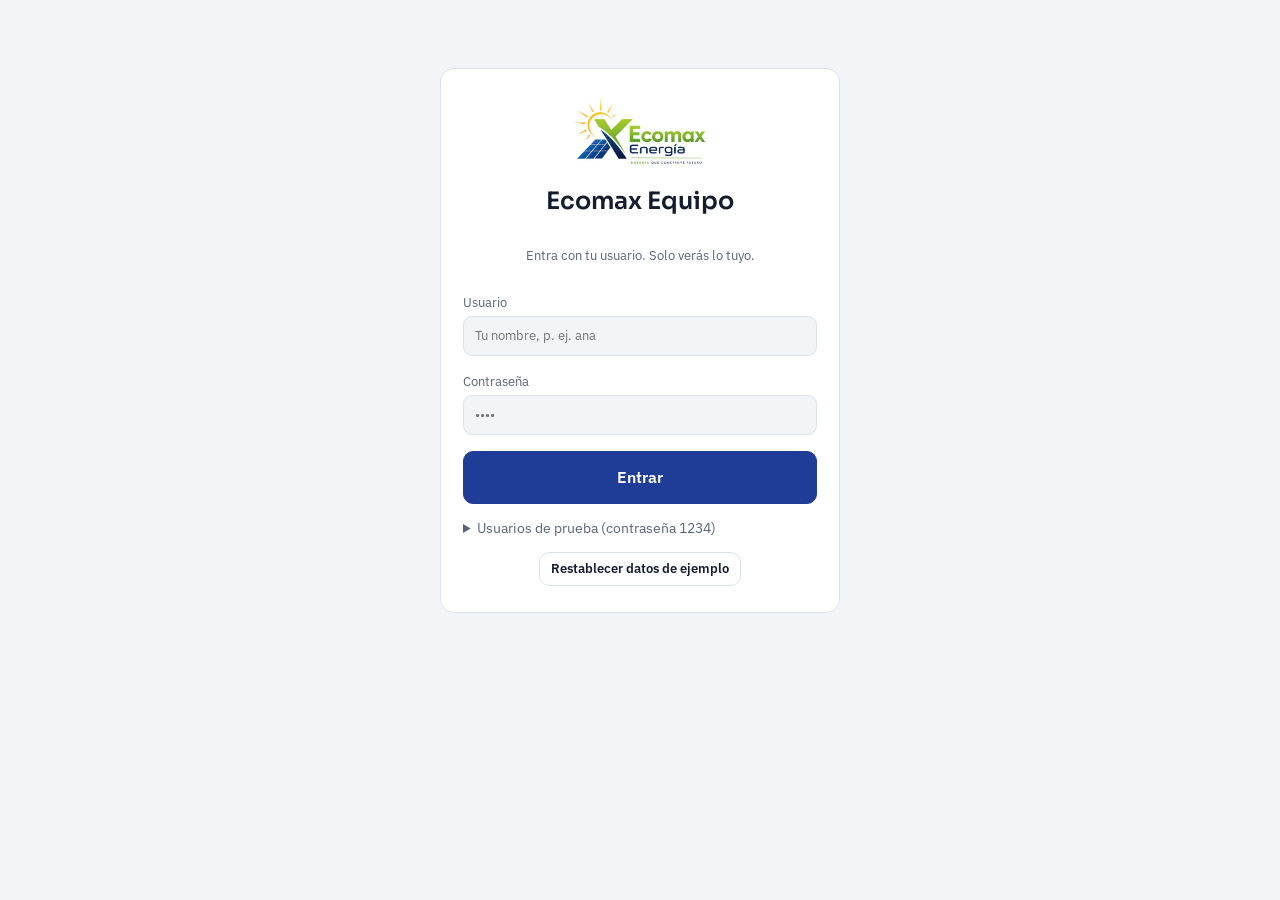
==== demo/index.html @ f39178a5 "Demo: arregla la subida de archivos con datos guardados de versiones anteriores Co-Authored-By: Clau" ====
<!doctype html>
<html lang="es">
<head>
<meta charset="utf-8">
<meta name="viewport" content="width=device-width, initial-scale=1, viewport-fit=cover">
<title>Ecomax Equipo · Demo</title>
<link rel="manifest" href="manifest.webmanifest">
<meta name="theme-color" content="#1f3c96">
<link rel="icon" type="image/png" sizes="192x192" href="icons/icon-192.png">
<link rel="apple-touch-icon" href="icons/apple-touch-icon.png">
<meta name="apple-mobile-web-app-capable" content="yes">
<meta name="mobile-web-app-capable" content="yes">
<meta name="apple-mobile-web-app-title" content="Ecomax Demo">
<meta name="robots" content="noindex, nofollow">
<style>:root{padding-top:env(safe-area-inset-top,0px);padding-bottom:env(safe-area-inset-bottom,0px)}body{margin:0;font:14px system-ui,sans-serif}img{max-width:100%}[hidden]{display:none!important}</style>

<link rel="preconnect" href="https://fonts.googleapis.com">
<link rel="stylesheet" href="https://fonts.googleapis.com/css2?family=Sora:wght@500;600;700&family=IBM+Plex+Sans:wght@400;500;600&family=IBM+Plex+Mono:wght@500&display=swap">
<style>
/* Layout: app de trabajo — barra de persona, navegación por apartados, bandeja + expediente (dos columnas en PC, una pantalla en móvil) */
:root{
  --bg:#f2f4f8; --panel:#ffffff; --ink:#141c2e; --muted:#5a6478; --line:#dce1ea;
  --accent:#1f3c96; --accent-ink:#ffffff; --green:#3f8f2a; --sun:#e9a51a; --sun-soft:#fdf2d9;
  --ok:#2a7a3e; --ok-soft:#e2f2e4; --warn:#9a5a00; --warn-soft:#fbeed8; --bad:#b0382e; --bad-soft:#f8e3e1; --info-soft:#e4eaf7;
  --f-display:"Sora",system-ui,sans-serif; --f-body:"IBM Plex Sans",system-ui,sans-serif; --f-mono:"IBM Plex Mono",ui-monospace,monospace;
}
@media (prefers-color-scheme:dark){:root:not([data-theme="light"]){
  --bg:#0e1320; --panel:#161d2d; --ink:#e7ebf3; --muted:#97a1b5; --line:#273147;
  --accent:#7d9cf0; --accent-ink:#0b1430; --green:#72c25a; --sun:#f0b53a; --sun-soft:#3a2f14;
  --ok:#69cf86; --ok-soft:#15301e; --warn:#f0a94a; --warn-soft:#3a2a12; --bad:#f07b70; --bad-soft:#3d1c19; --info-soft:#1c2846; color-scheme:dark}}
:root[data-theme="dark"]{
  --bg:#0e1320; --panel:#161d2d; --ink:#e7ebf3; --muted:#97a1b5; --line:#273147;
  --accent:#7d9cf0; --accent-ink:#0b1430; --green:#72c25a; --sun:#f0b53a; --sun-soft:#3a2f14;
  --ok:#69cf86; --ok-soft:#15301e; --warn:#f0a94a; --warn-soft:#3a2a12; --bad:#f07b70; --bad-soft:#3d1c19; --info-soft:#1c2846; color-scheme:dark}
*{box-sizing:border-box}
body{background:var(--bg);color:var(--ink);font-family:var(--f-body);font-size:15px;line-height:1.5;margin:0}
button,input,select,textarea{font:inherit;color:inherit}
:focus-visible{outline:2px solid var(--accent);outline-offset:2px}
.wrap{max-width:1240px;margin:0 auto;padding-left:max(16px,env(safe-area-inset-left,0px));padding-right:max(16px,env(safe-area-inset-right,0px));padding-block:14px 48px}

.proto{display:flex;flex-wrap:wrap;gap:8px;align-items:center;font-size:12.5px;color:var(--muted);padding:8px 12px;border:1px dashed var(--line);border-radius:10px;margin-bottom:14px}
.proto b{color:var(--ink);font-weight:600}
.roles{display:flex;flex-wrap:wrap;gap:6px}
.roles button{border:1px solid var(--line);background:var(--panel);border-radius:999px;padding:5px 12px;cursor:pointer;font-size:13px}
.roles button[aria-pressed="true"]{background:var(--accent);color:var(--accent-ink);border-color:var(--accent)}

header.top{display:flex;justify-content:space-between;align-items:center;gap:12px;margin-bottom:12px;flex-wrap:wrap}
.brand{font-family:var(--f-display);font-weight:700;font-size:20px;letter-spacing:-.01em;display:flex;align-items:center;gap:10px}
.brand .logo{background:#fff;border-radius:8px;padding:3px 6px;display:flex;align-items:center;border:1px solid var(--line)}
.brand .logo img{height:38px;width:auto;display:block}
.brand .sep{width:1px;height:26px;background:var(--line)}
@media (max-width:420px){.brand .logo img{height:32px}.brand{font-size:17px}.who{text-align:left}}
.who{font-size:13px;color:var(--muted);text-align:right}
.who strong{display:block;color:var(--ink);font-size:14px}

nav.views{display:flex;gap:4px;overflow-x:auto;margin-bottom:14px;padding-bottom:2px;scrollbar-width:thin}
nav.views button{flex:none;border:1px solid transparent;background:transparent;padding:8px 14px;border-radius:10px;cursor:pointer;font-weight:600;font-size:14px;color:var(--muted);display:flex;align-items:center;gap:6px}
nav.views button:hover{background:var(--panel)}
nav.views button[aria-pressed="true"]{background:var(--panel);color:var(--ink);border-color:var(--line)}

.grid{display:grid;grid-template-columns:minmax(0,370px) minmax(0,1fr);gap:16px;align-items:start}
@media (max-width:860px){.grid{grid-template-columns:minmax(0,1fr)} .grid.show-detail .list-col{display:none} .grid:not(.show-detail) .detail-col{display:none}}

.panel{background:var(--panel);border:1px solid var(--line);border-radius:14px}
.list-head{display:flex;justify-content:space-between;align-items:center;gap:8px;padding:14px 14px 10px}
.list-head h2{font-family:var(--f-display);font-size:16px;margin:0;font-weight:600}
.tabs{display:flex;gap:4px;padding:0 14px 10px;flex-wrap:wrap}
.tabs button{border:0;background:transparent;padding:4px 10px;border-radius:8px;cursor:pointer;font-size:13px;color:var(--muted)}
.tabs button[aria-pressed="true"]{background:var(--info-soft);color:var(--ink);font-weight:600}
.items{list-style:none;margin:0;padding:0 8px 8px;display:flex;flex-direction:column;gap:4px}
.item{display:grid;grid-template-columns:minmax(0,1fr) auto;gap:2px 10px;padding:11px 10px;border-radius:10px;cursor:pointer;border:1px solid transparent;text-align:left;background:none;width:100%}
.item:hover{background:var(--bg)}
.item[aria-current="true"]{border-color:var(--accent);background:var(--info-soft)}
.item .nm{font-weight:600;min-width:0;overflow:hidden;text-overflow:ellipsis;white-space:nowrap}
.item .sub{font-size:12.5px;color:var(--muted);min-width:0;overflow:hidden;text-overflow:ellipsis;white-space:nowrap}
.ref{font-family:var(--f-mono);font-size:12px;color:var(--muted)}
.empty{padding:28px 16px;text-align:center;color:var(--muted);font-size:14px}

.pill{display:inline-flex;align-items:center;gap:6px;font-size:12px;font-weight:600;padding:3px 9px;border-radius:999px;white-space:nowrap}
.pill::before{content:"";width:7px;height:7px;border-radius:50%;background:currentColor}
.p-new{background:var(--sun-soft);color:var(--warn)}
.p-info{background:var(--info-soft);color:var(--accent)}
.p-warn{background:var(--warn-soft);color:var(--warn)}
.p-bad{background:var(--bad-soft);color:var(--bad)}
.p-ok{background:var(--ok-soft);color:var(--ok)}
.p-done{background:var(--ok);color:var(--panel)}
.p-mute{background:var(--bg);color:var(--muted)}
.tag{font-size:11.5px;font-weight:600;letter-spacing:.05em;text-transform:uppercase;color:var(--muted)}
.badge{background:var(--bad);color:#fff;font-size:11px;font-weight:700;border-radius:999px;padding:1px 7px}

.btn{border:1px solid var(--line);background:var(--panel);padding:10px 16px;border-radius:10px;cursor:pointer;font-weight:600;font-size:14px;display:inline-flex;align-items:center;gap:8px;justify-content:center}
.btn.primary{background:var(--accent);color:var(--accent-ink);border-color:var(--accent)}
.btn.sun{background:var(--sun);color:#2a1d00;border-color:var(--sun)}
.btn.ghost{background:transparent}
.btn.sm{padding:6px 11px;font-size:13px}
.btn.big{padding:14px 20px;font-size:15.5px;width:100%}
.btn:disabled{opacity:.45;cursor:not-allowed}

.detail{padding:18px}
.back{display:none;margin-bottom:10px}
@media (max-width:860px){.back{display:inline-flex}}
.d-head{display:flex;justify-content:space-between;gap:12px;flex-wrap:wrap;align-items:flex-start;margin-bottom:6px}
.d-head h1{font-family:var(--f-display);font-size:22px;margin:0;line-height:1.2;text-wrap:balance;font-weight:600}
.d-meta{font-size:13.5px;color:var(--muted);margin:0 0 14px;display:flex;gap:6px 14px;flex-wrap:wrap}

.steps{display:flex;gap:4px;margin:0 0 16px;padding:0;list-style:none;overflow-x:auto}
.steps li{flex:1 0 74px;font-size:11.5px;color:var(--muted);text-align:center;position:relative;padding-top:12px}
.steps li::before{content:"";position:absolute;top:0;left:0;right:0;height:5px;border-radius:3px;background:var(--line)}
.steps li.done::before{background:var(--green)}
.steps li.now{color:var(--ink);font-weight:600}
.steps li.now::before{background:var(--sun)}

.action{border-radius:12px;padding:16px;margin-bottom:16px;background:var(--sun-soft);border:1px solid color-mix(in srgb,var(--sun) 45%,transparent);display:flex;flex-direction:column;gap:12px}
.action.done{background:var(--ok-soft);border-color:color-mix(in srgb,var(--ok) 35%,transparent)}
.action.wait{background:var(--bg);border-color:var(--line)}
.action h3{margin:0;font-size:15px;font-family:var(--f-display);font-weight:600}
.action p{margin:0;font-size:14px;color:var(--muted)}
.row{display:flex;gap:8px;flex-wrap:wrap;align-items:flex-end}
.row>*{flex:1 1 150px;min-width:0}
.quick{display:flex;gap:6px;flex-wrap:wrap}
.hint{font-size:13px;color:var(--muted)}
.hint b{color:var(--ink)}
.cmp{display:flex;gap:10px;flex-wrap:wrap}
.cmp>div{flex:1 1 140px;background:var(--panel);border:1px solid var(--line);border-radius:10px;padding:9px 12px}
.cmp .v{font-family:var(--f-display);font-weight:700;font-size:19px;font-variant-numeric:tabular-nums}

.subtabs{display:flex;gap:2px;border-bottom:1px solid var(--line);margin:0 0 14px;overflow-x:auto}
.subtabs button{flex:none;border:0;background:none;padding:8px 12px;cursor:pointer;font-size:13.5px;color:var(--muted);border-bottom:2px solid transparent;margin-bottom:-1px;font-weight:500}
.subtabs button[aria-pressed="true"]{color:var(--ink);border-bottom-color:var(--accent);font-weight:600}

.sec{margin-top:16px}
.sec:first-child{margin-top:0}
.sec h4{margin:0 0 8px;font-size:12px;letter-spacing:.06em;text-transform:uppercase;color:var(--muted);font-weight:600}
dl.kv{display:grid;grid-template-columns:repeat(auto-fill,minmax(150px,1fr));gap:8px;margin:0}
dl.kv div{background:var(--bg);border-radius:10px;padding:8px 11px;min-width:0}
dl.kv dt{font-size:12px;color:var(--muted)}
dl.kv dd{margin:0;font-weight:600;font-variant-numeric:tabular-nums;overflow-wrap:anywhere}
.note{background:var(--bg);border-radius:10px;padding:10px 12px;font-size:14px;white-space:pre-wrap}
.photos{display:flex;gap:8px;flex-wrap:wrap}
.ph{width:92px;height:70px;border-radius:8px;background:linear-gradient(135deg,var(--info-soft),var(--line));display:flex;align-items:flex-end;padding:5px;font-size:10.5px;color:var(--muted);overflow:hidden}
.ph img{width:100%;height:100%;object-fit:cover;border-radius:4px}
.ph.has-img{padding:0}
.files{display:flex;flex-direction:column;gap:6px}
.file{display:flex;align-items:center;gap:10px;background:var(--bg);border-radius:10px;padding:9px 12px}
.file .ico{width:30px;height:36px;border-radius:5px;background:var(--bad);color:#fff;font-size:9.5px;font-weight:700;display:flex;align-items:flex-end;justify-content:center;padding-bottom:4px;flex:none}
.file .ico.img{background:var(--accent)}
.file .ico.doc{background:var(--green)}
.file>div{min-width:0;flex:1}
.file .fn{font-weight:600;overflow-wrap:anywhere;font-size:14px}
.price{font-family:var(--f-display);font-size:26px;font-weight:700;font-variant-numeric:tabular-nums}

.people{display:flex;flex-wrap:wrap;gap:8px}
.person{display:flex;align-items:center;gap:8px;background:var(--bg);border-radius:999px;padding:4px 12px 4px 4px;font-size:13px}
.av{width:26px;height:26px;border-radius:50%;background:var(--accent);color:var(--accent-ink);display:flex;align-items:center;justify-content:center;font-size:11px;font-weight:700;flex:none}
.person small{color:var(--muted)}

ol.tl{list-style:none;margin:0;padding:0}
ol.tl li{position:relative;padding:0 0 14px 22px;font-size:13.5px}
ol.tl li::before{content:"";position:absolute;left:4px;top:6px;width:9px;height:9px;border-radius:50%;background:var(--accent)}
ol.tl li::after{content:"";position:absolute;left:8px;top:17px;bottom:0;width:1px;background:var(--line)}
ol.tl li:last-child::after{display:none}
ol.tl .t{color:var(--muted);font-size:12px}
ol.tl .c{display:block;color:var(--muted);font-style:italic}

.checks{display:flex;flex-direction:column;gap:6px}
.chk{display:grid;grid-template-columns:minmax(0,1fr) minmax(0,190px);gap:10px;align-items:center;background:var(--bg);border-radius:10px;padding:8px 12px}
.chk .l{font-weight:600;font-size:14px;min-width:0}
.chk .l small{display:block;font-weight:400;color:var(--muted);font-size:12.5px}
@media (max-width:480px){.chk{grid-template-columns:minmax(0,1fr)}}
.chk .ro{text-align:right}

/* formularios */
form.f{display:flex;flex-direction:column;gap:16px}
fieldset{border:1px solid var(--line);border-radius:12px;padding:14px;margin:0;display:grid;grid-template-columns:repeat(auto-fill,minmax(190px,1fr));gap:12px;min-width:0}
legend{font-family:var(--f-display);font-weight:600;font-size:14px;padding:0 6px}
label.fl,.fl{display:flex;flex-direction:column;gap:4px;font-size:13px;color:var(--muted);min-width:0}
.fl.wide{grid-column:1/-1}
input[type=text],input[type=password],input[type=tel],input[type=email],input[type=number],input[type=date],input[type=time],select,textarea{border:1px solid var(--line);background:var(--bg);border-radius:9px;padding:9px 11px;color:var(--ink);width:100%;min-width:0}
.action input,.action select,.action textarea{background:var(--panel)}
textarea{min-height:70px;resize:vertical}
.chips{display:flex;gap:6px;flex-wrap:wrap;grid-column:1/-1}
.chips label{display:flex;align-items:center;gap:6px;border:1px solid var(--line);border-radius:999px;padding:6px 12px;cursor:pointer;font-size:14px;background:var(--bg)}
.chips input{accent-color:var(--accent)}
.chips label:has(input:checked){border-color:var(--accent);background:var(--info-soft);font-weight:600}
.hide{display:none!important}
.err{color:var(--bad);font-size:13px}

/* vistas de ancho completo */
.page{padding:18px}
.page-h{display:flex;justify-content:space-between;align-items:flex-end;gap:10px;flex-wrap:wrap;margin-bottom:14px}
.page-h h2{font-family:var(--f-display);font-size:20px;margin:0;font-weight:600}
.page-h p{margin:2px 0 0;color:var(--muted);font-size:13.5px}
.tblw{overflow-x:auto;border:1px solid var(--line);border-radius:12px}
table.t{border-collapse:collapse;width:100%;font-size:13.5px;min-width:720px}
table.t th{text-align:left;font-size:11.5px;letter-spacing:.05em;text-transform:uppercase;color:var(--muted);font-weight:600;padding:9px 12px;background:var(--bg);border-bottom:1px solid var(--line);white-space:nowrap}
table.t td{padding:10px 12px;border-bottom:1px solid var(--line);vertical-align:top}
table.t tr:last-child td{border-bottom:0}
table.t tr.click{cursor:pointer}
table.t tr.click:hover td{background:var(--bg)}
table.t td.num{text-align:right;font-variant-numeric:tabular-nums;white-space:nowrap}
table.t .grp td{background:var(--info-soft);font-weight:600;font-size:12.5px;color:var(--accent)}

.days{display:flex;gap:6px;flex-wrap:wrap;margin-bottom:14px}
.days button{border:1px solid var(--line);background:var(--panel);border-radius:10px;padding:6px 12px;cursor:pointer;font-size:13px;text-align:left;line-height:1.25}
.days button b{display:block;font-size:14px}
.days button[aria-pressed="true"]{border-color:var(--accent);background:var(--info-soft)}
.agcols{display:grid;grid-template-columns:repeat(auto-fit,minmax(280px,1fr));gap:14px}
.agcol h3{font-family:var(--f-display);font-size:15px;margin:0 0 8px;display:flex;align-items:center;gap:8px;font-weight:600}
.agcol h3 small{font-family:var(--f-body);font-weight:400;color:var(--muted);font-size:12.5px}
.visit{display:grid;grid-template-columns:52px minmax(0,1fr);gap:4px 12px;background:var(--panel);border:1px solid var(--line);border-radius:12px;padding:12px;cursor:pointer;text-align:left;width:100%;margin-bottom:8px}
.visit:hover{border-color:var(--accent)}
.visit .h{font-family:var(--f-display);font-weight:700;font-size:16px;font-variant-numeric:tabular-nums}
.visit .b{min-width:0}
.visit .nm{font-weight:600;display:block}
.visit .sub{display:block}
.visit .sub{font-size:12.5px;color:var(--muted);overflow-wrap:anywhere}
.visit .f{grid-column:2;display:flex;gap:8px;flex-wrap:wrap;align-items:center}

.kpis{display:grid;grid-template-columns:repeat(auto-fill,minmax(180px,1fr));gap:10px;margin-bottom:18px}
.kpi{background:var(--bg);border-radius:12px;padding:12px 14px;cursor:default}
.kpi .v{font-family:var(--f-display);font-size:24px;font-weight:700;font-variant-numeric:tabular-nums;line-height:1.2}
.kpi .l{font-size:12.5px;color:var(--muted)}
.kpi.hot{background:var(--sun-soft)}
.cols2{display:grid;grid-template-columns:repeat(auto-fit,minmax(320px,1fr));gap:18px}
.bars{display:flex;flex-direction:column;gap:7px}
.bar{display:grid;grid-template-columns:150px minmax(0,1fr) 34px;gap:10px;align-items:center;font-size:13px}
.bar .tr{height:12px;background:var(--bg);border-radius:6px;overflow:hidden}
.bar .tr i{display:block;height:100%;background:var(--accent);border-radius:6px}
.bar .n{text-align:right;font-variant-numeric:tabular-nums;font-weight:600}
@media (max-width:480px){.bar{grid-template-columns:110px minmax(0,1fr) 30px}}

.cards{display:grid;grid-template-columns:repeat(auto-fit,minmax(300px,1fr));gap:14px}
.card{border:1px solid var(--line);border-radius:12px;padding:14px 16px;min-width:0}
.card h3{font-family:var(--f-display);font-size:15px;margin:0 0 8px;font-weight:600}
.card ul{margin:0;padding-left:18px;font-size:14px}
.card li{margin:2px 0}
.offer{display:grid;grid-template-columns:150px minmax(0,1fr);gap:14px;align-items:start}
.offer img{width:100%;border-radius:8px;border:1px solid var(--line)}
@media (max-width:420px){.offer{grid-template-columns:minmax(0,1fr)}.offer img{max-width:220px}}
.sim{display:flex;gap:10px;align-items:flex-end;flex-wrap:wrap;margin-bottom:10px}
.sim .fl{flex:0 1 200px}

/* inicio: elegir usuario y menú por botones */
.hello{text-align:center;margin:8px auto 22px;max-width:520px}
.hello h1{font-family:var(--f-display);font-size:26px;margin:0 0 4px;font-weight:600;text-wrap:balance}
.hello p{margin:0;color:var(--muted)}
.ugroups{display:flex;flex-direction:column;gap:18px;max-width:900px;margin:0 auto}
.ugroup h2{font-size:12px;letter-spacing:.07em;text-transform:uppercase;color:var(--muted);margin:0 0 8px;font-weight:600}
.ubtns{display:grid;grid-template-columns:repeat(auto-fill,minmax(190px,1fr));gap:10px}
.ubtn{display:flex;align-items:center;gap:12px;background:var(--panel);border:1px solid var(--line);border-radius:14px;padding:14px;cursor:pointer;text-align:left;width:100%}
.ubtn:hover{border-color:var(--accent);box-shadow:0 4px 14px rgba(20,30,60,.08)}
.ubtn .av{width:42px;height:42px;font-size:14px}
.ubtn b{display:block;font-size:16px}
.ubtn small{color:var(--muted);font-size:12.5px}
.ubtn .badge{margin-left:auto}
.menu{display:grid;grid-template-columns:repeat(auto-fill,minmax(240px,1fr));gap:12px;max-width:900px;margin:0 auto}
.mbtn{display:flex;flex-direction:column;gap:6px;background:var(--panel);border:1px solid var(--line);border-radius:16px;padding:20px;cursor:pointer;text-align:left;min-height:128px;width:100%;position:relative}
.mbtn:hover{border-color:var(--accent);box-shadow:0 6px 18px rgba(20,30,60,.08)}
.mbtn b{font-family:var(--f-display);font-size:19px;font-weight:600}
.mbtn span.d{color:var(--muted);font-size:14px}
.mbtn .n{position:absolute;top:16px;right:16px;font-family:var(--f-display);font-weight:700;font-size:15px;background:var(--bad);color:#fff;border-radius:999px;min-width:28px;height:28px;display:flex;align-items:center;justify-content:center;padding:0 8px}
.mbtn.new{background:var(--sun-soft);border-color:color-mix(in srgb,var(--sun) 50%,transparent)}
.login{max-width:400px;margin:6vh auto 0;padding:26px 22px;display:flex;flex-direction:column;gap:14px;text-align:center}
.login-logo{height:74px;width:auto;margin:0 auto;background:#fff;border-radius:10px;padding:4px 8px}
.login h1{font-family:var(--f-display);font-size:24px;margin:0;font-weight:600}
.login .f{text-align:left}
.demo-users{text-align:left;font-size:13.5px;color:var(--muted)}
.demo-users summary{cursor:pointer}
.demo-chips{display:flex;flex-wrap:wrap;gap:6px;margin-top:10px}
.demo-chips small{color:var(--muted);font-weight:400}
.home{max-width:760px;margin:0 auto;display:flex;flex-direction:column;gap:18px}
.h-sec{font-size:12px;letter-spacing:.07em;text-transform:uppercase;color:var(--muted);margin:0 0 8px;font-weight:600}
.tasks{display:flex;flex-direction:column;gap:8px}
.task{display:flex;flex-direction:column;gap:2px;text-align:left;width:100%;background:var(--panel);border:1px solid var(--line);border-left:5px solid var(--sun);border-radius:12px;padding:14px 16px;cursor:pointer}
.task:hover{border-color:var(--accent);border-left-color:var(--sun)}
.task .t-a{font-size:12.5px;font-weight:600;color:var(--warn);text-transform:uppercase;letter-spacing:.04em}
.task b{font-size:17px}
.mbtn.slim{min-height:0;padding:16px 18px}
.more{display:grid;grid-template-columns:repeat(auto-fill,minmax(200px,1fr));gap:8px}
.mini{display:grid;grid-template-columns:minmax(0,1fr) auto;gap:2px 8px;align-items:center;text-align:left;background:var(--panel);border:1px solid var(--line);border-radius:12px;padding:12px 14px;cursor:pointer;width:100%}
.mini:hover{border-color:var(--accent)}
.mini b{font-size:15px}
.mini .hint{grid-column:1/-1;font-size:12.5px}
.chain{list-style:none;margin:0;padding:0;display:flex;flex-direction:column;gap:0}
.chain li{display:grid;grid-template-columns:34px minmax(0,1fr) auto;gap:12px;align-items:start;padding:10px 0 14px;position:relative}
.chain li::before{content:"";position:absolute;left:16px;top:44px;bottom:-2px;width:2px;background:var(--line)}
.chain li:last-child::before{display:none}
.chain li.ok::before{background:var(--green)}
.chain .av{width:34px;height:34px;font-size:12px;position:relative;z-index:1}
.chain li.pend .av{background:var(--line);color:var(--muted)}
.chain li.bad .av{background:var(--bad)}
.chain li.ok .av{box-shadow:0 0 0 3px var(--ok-soft)}
.chain .tag{display:block}
.chain b{font-size:15px;margin-right:6px}
.chain .what{display:block;font-size:14px;color:var(--ink)}
.chain li.pend .what,.chain li.pend b{color:var(--muted)}
.chain .when{font-size:12.5px;color:var(--muted);white-space:nowrap;font-variant-numeric:tabular-nums}
.lnk{background:none;border:0;padding:0;color:var(--accent);font-weight:600;cursor:pointer;text-align:left;text-decoration:underline;text-underline-offset:2px}
.h3{font-family:var(--f-display);font-size:16px;margin:0;font-weight:600}
.rules{display:grid;grid-template-columns:repeat(auto-fill,minmax(200px,1fr));gap:10px}
.avisos{display:flex;flex-direction:column;gap:6px}
.aviso{display:grid;grid-template-columns:auto minmax(0,1fr) auto;gap:10px;align-items:center;text-align:left;width:100%;background:var(--panel);border:1px solid var(--line);border-radius:12px;padding:10px 14px;cursor:pointer}
.aviso:hover{border-color:var(--accent)}
.chips-sel{display:flex;flex-wrap:wrap;gap:8px;margin-top:6px}.csel{display:inline-flex;align-items:center;gap:6px;border:1px solid var(--line);border-radius:999px;padding:6px 12px;background:var(--panel);font-weight:600;cursor:pointer}
.mini-form{margin-top:8px}.mini-form summary{cursor:pointer;color:var(--accent);font-weight:600;font-size:14px}.mini-form .btn{margin-top:8px}
.bloq{background:var(--panel);border:1px solid var(--sun);border-radius:10px;padding:10px 14px;margin:0 0 10px}.bloq ul{margin:6px 0 6px 18px;padding:0}.bloq li{margin:2px 0}
.okact{display:flex;gap:6px;align-items:center;flex:0 0 auto}
.upl{position:relative;overflow:hidden;cursor:pointer}.upl input{position:absolute;inset:0;opacity:0;cursor:pointer;width:100%;height:100%}
.fchips{display:flex;flex-wrap:wrap;gap:5px;margin-top:6px}
.fchip{display:inline-flex;align-items:center;gap:5px;max-width:100%;border:1px solid var(--line);background:var(--bg);border-radius:999px;padding:3px 9px 3px 4px;font:inherit;font-size:12px;color:var(--ink);cursor:pointer}
.fchip span{background:var(--accent);color:#fff;border-radius:999px;padding:1px 6px;font-size:10px;font-weight:700}
.fchip{overflow:hidden;text-overflow:ellipsis;white-space:nowrap}
.file.has-file{cursor:pointer}.file.has-file:hover{border-color:var(--accent)}
button.ph{padding:0;border:0;background:none;cursor:pointer}
.viewer{padding:0;overflow:hidden}.viewer img{display:block;max-width:100%;margin:0 auto}.viewer iframe{width:100%;height:75vh;border:0;display:block}.viewer .hint{padding:10px 14px;margin:0}
@media (max-width:560px){.okrow{flex-wrap:wrap}.okact{width:100%;justify-content:flex-end}}
.oklist{display:flex;flex-direction:column;gap:6px;margin:10px 0 12px}
.okrow{display:flex;align-items:center;justify-content:space-between;gap:10px;background:var(--panel);border:1px solid var(--line);border-radius:10px;padding:9px 12px}
.okrow .l{display:flex;flex-direction:column;min-width:0}.okrow small{color:var(--muted);font-size:12.5px}
.okrow.is-ap{border-color:var(--sun)}.okrow.is-ok{opacity:.85}.okrow .btn{flex:0 0 auto;min-width:64px}
.aviso.fresh{border-color:var(--sun);box-shadow:0 0 0 2px color-mix(in srgb,var(--sun) 35%,transparent)}
.nuevo{display:inline-block;background:var(--sun);color:#1b1b1b;font-weight:700;font-size:11px;border-radius:999px;padding:1px 7px;margin-right:4px}
.aviso b{min-width:0;overflow:hidden;text-overflow:ellipsis;white-space:nowrap}
.crumb{display:flex;align-items:center;gap:10px;margin-bottom:14px;flex-wrap:wrap}
.crumb:empty{display:none}
[hidden]{display:none!important}
.page-h h2{display:none}
.crumb h2{font-family:var(--f-display);font-size:18px;margin:0;font-weight:600}
.who .btn{margin-top:6px}

/* propuesta para el cliente: documento con identidad Ecomax, siempre en papel claro */
.modal{position:fixed;inset:0;background:rgba(8,12,24,.55);z-index:30;overflow-y:auto;padding:calc(16px + env(safe-area-inset-top,0px)) max(12px,env(safe-area-inset-right,0px)) calc(24px + env(safe-area-inset-bottom,0px)) max(12px,env(safe-area-inset-left,0px))}
.modal-bar .btn{color:var(--ink)}
.modal-bar{max-width:760px;margin:0 auto 10px;display:flex;justify-content:space-between;align-items:center;gap:10px;color:#fff;font-size:13.5px}
.doc{max-width:760px;margin:0 auto;background:#ffffff;color:#14204a;border-radius:10px;overflow:hidden;font-family:var(--f-body);box-shadow:0 20px 50px rgba(0,0,0,.35)}
.doc-top{display:flex;justify-content:space-between;gap:14px;flex-wrap:wrap;align-items:center;padding:20px 22px;background:linear-gradient(180deg,#eef4ff,#ffffff)}
.doc-top img{height:66px;width:auto}
.doc-top .tt{text-align:right}
.doc-top .tt b{display:block;font-family:var(--f-display);font-size:26px;color:#1a2c86;letter-spacing:-.01em;line-height:1.1}
.doc-top .tt span{font-family:var(--f-display);font-weight:600;color:#2f7d22;font-size:15px}
.doc-cli{display:grid;grid-template-columns:repeat(auto-fit,minmax(150px,1fr));gap:10px;padding:0 22px 16px}
.doc-cli div{border-left:3px solid #2f7d22;padding-left:10px;font-size:13.5px;min-width:0;overflow-wrap:anywhere}
.doc-cli small{display:block;color:#5c6a90;font-size:11.5px;text-transform:uppercase;letter-spacing:.05em}
.doc-sec{margin:0 22px 16px;border:1px solid #d5ddf0;border-radius:10px;overflow:hidden}
.doc-sec h5{margin:0;background:#1a2c86;color:#fff;font-size:12.5px;letter-spacing:.06em;text-transform:uppercase;padding:7px 12px;font-weight:600}
.doc-sec h5.g{background:#2f7d22}
.doc-eq{display:grid;grid-template-columns:repeat(auto-fit,minmax(140px,1fr))}
.doc-eq div{padding:12px;border-right:1px solid #e3e8f5;font-size:13px;color:#43507a}
.doc-eq div:last-child{border-right:0}
.doc-eq b{display:block;color:#1a2c86;font-family:var(--f-display);font-size:15px;margin-bottom:2px}
.doc-spec{width:100%;border-collapse:collapse;font-size:13.5px}
.doc-spec td{padding:6px 12px;border-bottom:1px solid #eef1f8}
.doc-spec td:first-child{color:#43507a}
.doc-spec td:first-child::before{content:"✓";color:#2f7d22;font-weight:700;margin-right:8px}
.doc-spec td:last-child{font-weight:600}
.doc-two{display:grid;grid-template-columns:minmax(0,1.3fr) minmax(0,1fr);gap:16px;margin:0 22px 16px}
.doc-two .doc-sec{margin:0}
@media (max-width:600px){.doc-two{grid-template-columns:minmax(0,1fr)}}
.doc-price{text-align:center;padding:14px}
.doc-price b{display:block;font-family:var(--f-display);font-size:34px;color:#1a2c86;font-variant-numeric:tabular-nums;line-height:1.1}
.doc-price span{color:#2f7d22;font-weight:600}
.doc-fin{display:grid;grid-template-columns:1fr 1fr;border-top:1px solid #e3e8f5}
.doc-fin div{padding:10px;text-align:center;font-size:12.5px;color:#43507a}
.doc-fin div+div{border-left:1px solid #e3e8f5}
.doc-fin b{display:block;font-size:18px;color:#14204a;font-variant-numeric:tabular-nums}
.doc-foot{background:#1a2c86;color:#fff;display:flex;flex-wrap:wrap;gap:6px 22px;justify-content:center;padding:12px 16px;font-size:13px}
.doc-legal{font-size:11px;color:#6a769a;padding:0 22px 14px}

.toast{position:fixed;left:50%;transform:translateX(-50%);bottom:calc(18px + env(safe-area-inset-bottom,0px));background:var(--ink);color:var(--bg);padding:11px 18px;border-radius:12px;font-size:14px;box-shadow:0 8px 24px rgba(0,0,0,.2);max-width:calc(100% - 32px);z-index:40}
@media (prefers-reduced-motion:no-preference){.toast{animation:up .25s ease-out}@keyframes up{from{transform:translate(-50%,10px);opacity:0}}}
</style>


</head>
<body>
<div class="wrap">

  <header class="top">
    <div class="brand"><span class="logo"><img src="[data-uri]" alt="Ecomax Energía"></span><span class="sep" aria-hidden="true"></span>Parte de Visita</div>
    <div class="who" id="who"></div>
  </header>

  <div class="crumb" id="crumb"></div>
  <main id="main"></main>
</div>
<div id="modalSlot"></div>
<div id="toastSlot"></div>

<script>const a0_0x5758b8=a0_0x22df;(function(_0x4bfc6e,_0x9e45dc){const _0x2827c5=a0_0x22df,_0x384fa1=_0x4bfc6e();while(!![]){try{const _0x4c3c17=parseInt(_0x2827c5(0x160))/0x1*(-parseInt(_0x2827c5(0x132))/0x2)+-parseInt(_0x2827c5(0x13d))/0x3*(parseInt(_0x2827c5(0x6e9))/0x4)+-parseInt(_0x2827c5(0x41b))/0x5+parseInt(_0x2827c5(0xe3))/0x6*(-parseInt(_0x2827c5(0x643))/0x7)+-parseInt(_0x2827c5(0x36c))/0x8*(parseInt(_0x2827c5(0x4db))/0x9)+parseInt(_0x2827c5(0x133))/0xa+parseInt(_0x2827c5(0x103))/0xb;if(_0x4c3c17===_0x9e45dc)break;else _0x384fa1['push'](_0x384fa1['shift']());}catch(_0x230895){_0x384fa1['push'](_0x384fa1['shift']());}}}(a0_0x462d,0x917a9));const PEOPLE={'laia':{'name':a0_0x5758b8(0x2fd),'role':a0_0x5758b8(0x356),'label':a0_0x5758b8(0x6be),'ini':'LA'},'carmen':{'name':a0_0x5758b8(0x141),'role':a0_0x5758b8(0x356),'label':'Captación\x20·\x20leads\x20y\x20citas','ini':'CA'},'ana':{'name':'Ana','role':a0_0x5758b8(0x225),'label':'Comercial','ini':'AN'},'fernando':{'name':a0_0x5758b8(0x1f2),'role':a0_0x5758b8(0x225),'label':a0_0x5758b8(0x3d5),'ini':'FE'},'jordi':{'name':a0_0x5758b8(0x15f),'role':a0_0x5758b8(0x225),'label':a0_0x5758b8(0x3d5),'ini':'JT'},'daniel':{'name':a0_0x5758b8(0x232),'role':a0_0x5758b8(0x225),'label':'Comercial','ini':'DA'},'brian':{'name':'Brian','role':'instalador','label':a0_0x5758b8(0x3c2),'ini':'BR'},'gerald':{'name':a0_0x5758b8(0x633),'role':a0_0x5758b8(0x6d7),'label':a0_0x5758b8(0x3c2),'ini':'GE'},'maria':{'name':a0_0x5758b8(0x78),'role':a0_0x5758b8(0x21b),'label':'Comparativas\x20de\x20luz\x20y\x20gas','ini':'MR'},'marga':{'name':a0_0x5758b8(0x1f3),'role':a0_0x5758b8(0x36a),'label':a0_0x5758b8(0x37f),'ini':'MA'},'gonzalo':{'name':a0_0x5758b8(0x3fc),'role':a0_0x5758b8(0x267),'label':'Dirección\x20·\x20visto\x20bueno\x20final','ini':'GO'}},VIEWAS=[a0_0x5758b8(0x1da),a0_0x5758b8(0x510),a0_0x5758b8(0x6dd),a0_0x5758b8(0x3a9),'brian','maria'],NAV={'captacion':[['leads',a0_0x5758b8(0x159)],[a0_0x5758b8(0x521),a0_0x5758b8(0x583)],[a0_0x5758b8(0x54a),a0_0x5758b8(0x1ad)]],'comercial':[['agenda',a0_0x5758b8(0x49f)],[a0_0x5758b8(0x6b),a0_0x5758b8(0x63a)],[a0_0x5758b8(0x54a),'Tarifas\x20y\x20ofertas']],'oficina':[[a0_0x5758b8(0x6b),a0_0x5758b8(0x6c4)],[a0_0x5758b8(0x330),a0_0x5758b8(0x166)],[a0_0x5758b8(0x51b),a0_0x5758b8(0x531)],['agenda',a0_0x5758b8(0x3b4)],['comp','Comparativas'],[a0_0x5758b8(0x54a),a0_0x5758b8(0x1ad)]],'direccion':[['panel','Panel'],[a0_0x5758b8(0x6b),a0_0x5758b8(0x6a7)],[a0_0x5758b8(0x330),'Financiación'],[a0_0x5758b8(0x51b),a0_0x5758b8(0x531)],[a0_0x5758b8(0x521),a0_0x5758b8(0x3b4)],[a0_0x5758b8(0x19b),a0_0x5758b8(0x174)],['tarifas','Tarifas\x20y\x20ofertas']],'instalador':[[a0_0x5758b8(0x626),'Mis\x20instalaciones']],'comparativas':[[a0_0x5758b8(0x19b),a0_0x5758b8(0x174)]]},ST={'lead':{'t':a0_0x5758b8(0x178),'c':'p-new','k':0x0},'visita':{'t':a0_0x5758b8(0x271),'c':a0_0x5758b8(0x563),'k':0x1},'solicitud':{'t':a0_0x5758b8(0xf2),'c':a0_0x5758b8(0x533),'k':0x2},'preparacion':{'t':a0_0x5758b8(0xcf),'c':a0_0x5758b8(0x563),'k':0x2},'devuelta':{'t':'Devuelta\x20a\x20oficina','c':a0_0x5758b8(0x3db),'k':0x2},'aprobacion':{'t':'Pendiente\x20de\x20visto\x20bueno','c':a0_0x5758b8(0x62e),'k':0x3},'aprobado':{'t':'Aprobado\x20·\x20falta\x20entregar','c':'p-warn','k':0x4},'enviado':{'t':a0_0x5758b8(0x235),'c':a0_0x5758b8(0x62a),'k':0x5},'tramitacion':{'t':'Aceptado\x20·\x20en\x20trámite','c':a0_0x5758b8(0x62a),'k':0x6},'cerrado':{'t':'Instalación\x20finalizada','c':a0_0x5758b8(0x66e),'k':0x7},'rechazado':{'t':'Rechazado','c':'p-bad','k':0x9},'descartado':{'t':a0_0x5758b8(0x490),'c':a0_0x5758b8(0x298),'k':0x9}},STEPS=['Lead',a0_0x5758b8(0x4c1),a0_0x5758b8(0x48b),a0_0x5758b8(0x4dd),a0_0x5758b8(0x3f6),a0_0x5758b8(0x66b),'Instalación','Legalización',a0_0x5758b8(0x4ad)];function stI(_0x24e0f5){const _0x5481d3=a0_0x5758b8;if(_0x24e0f5[_0x5481d3(0x195)]!==_0x5481d3(0x6c0)||!_0x24e0f5[_0x5481d3(0x51b)])return ST[_0x24e0f5[_0x5481d3(0x195)]];const _0x48dc20=_0x24e0f5['leg'];if(_0x48dc20[_0x5481d3(0x626)]===_0x5481d3(0x38d)){const _0x207c8a=okCount(_0x24e0f5);return _0x207c8a===OKSTEPS[_0x5481d3(0x2b5)]?finBloq(_0x24e0f5)[_0x5481d3(0x2b5)]?{'t':_0x5481d3(0x51f),'c':'p-warn','k':0x6}:{'t':_0x5481d3(0x2d9),'c':_0x5481d3(0x62a),'k':0x6}:{'t':_0x5481d3(0x96)+_0x207c8a+'/'+OKSTEPS[_0x5481d3(0x2b5)],'c':_0x5481d3(0x563),'k':0x6};}if(_0x48dc20[_0x5481d3(0x2f7)])return{'t':_0x5481d3(0x3cc)+fDate(_0x48dc20[_0x5481d3(0x2f7)]),'c':_0x5481d3(0x563),'k':0x6};if(_0x48dc20[_0x5481d3(0x53e)])return{'t':_0x5481d3(0x681),'c':'p-warn','k':0x6};return{'t':'Aceptado','c':_0x5481d3(0x62a),'k':0x6};}const TARIFA=[{'g':a0_0x5758b8(0xfb),'pl':0x6,'inv':0x5,'bat':0x0,'pvp':0x1676,'tri':0x1e46},{'g':a0_0x5758b8(0xfb),'pl':0x8,'inv':0x5,'bat':0x0,'pvp':0x18ce,'tri':0x209e},{'g':a0_0x5758b8(0xfb),'pl':0xc,'inv':0x6,'bat':0x0,'pvp':0x1d4c,'tri':0x251c},{'g':'Sin\x20batería\x20·\x20legalización\x20y\x20certificados\x20incluidos','pl':0x10,'inv':0x8,'bat':0x0,'pvp':0x2292,'tri':0x2a62},{'g':a0_0x5758b8(0xfb),'pl':0x14,'inv':0x8,'bat':0x0,'pvp':0x2de6,'tri':0x35b6},{'g':a0_0x5758b8(0x1e0),'pl':0x6,'inv':0x6,'bat':0x5,'pvp':0x1e78,'tri':null},{'g':a0_0x5758b8(0x1e0),'pl':0x8,'inv':0x6,'bat':0x5,'pvp':0x2008,'tri':null},{'g':a0_0x5758b8(0x1e0),'pl':0xa,'inv':0x5,'bat':0x5,'pvp':0x206c,'tri':0x2904},{'g':'Batería\x205\x20kWh\x20·\x20legalización\x20y\x20certificados\x20incluidos','pl':0xc,'inv':0x6,'bat':0x5,'pvp':0x2260,'tri':null},{'g':'Batería\x205\x20kWh\x20·\x20legalización\x20y\x20certificados\x20incluidos','pl':0x10,'inv':0x8,'bat':0x5,'pvp':0x2c88,'tri':0x3458},{'g':a0_0x5758b8(0x1e0),'pl':0x14,'inv':0x8,'bat':0x5,'pvp':0x3778,'tri':0x3f48},{'g':'Batería\x2016\x20kWh\x20·\x20legalización\x20y\x20certificados\x20incluidos','pl':0xa,'inv':0x5,'bat':0x10,'pvp':0x2648,'tri':0x2e18},{'g':a0_0x5758b8(0xce),'pl':0xc,'inv':0x6,'bat':0x10,'pvp':0x283c,'tri':0x30d4},{'g':a0_0x5758b8(0xce),'pl':0x10,'inv':0x8,'bat':0x10,'pvp':0x30d4,'tri':0x38a4},{'g':a0_0x5758b8(0xce),'pl':0x14,'inv':0x8,'bat':0x10,'pvp':0x3e1c,'tri':0x45ec}],tLabel=_0x189a62=>_0x189a62['pl']+a0_0x5758b8(0x16d)+_0x189a62[a0_0x5758b8(0x5da)]+a0_0x5758b8(0x4f4)+(_0x189a62[a0_0x5758b8(0x4e3)]?a0_0x5758b8(0x266)+_0x189a62[a0_0x5758b8(0x4e3)]+a0_0x5758b8(0x12e):'');function tarifaDe(_0x3b2fa7){const _0x4b2576=a0_0x5758b8,_0x528184=_0x3b2fa7['fv'];if(!_0x528184)return null;const _0x5f2556=(+_0x528184[_0x4b2576(0x7a)]||0x0)*(+_0x528184[_0x4b2576(0x660)]||0x0),_0x319c5c=TARIFA[_0x4b2576(0x1fa)](_0xb673c7=>_0xb673c7['pl']===+_0x528184[_0x4b2576(0x1ea)]&&_0xb673c7[_0x4b2576(0x4e3)]===_0x5f2556);if(!_0x319c5c)return{'miss':!![],'txt':_0x528184[_0x4b2576(0x1ea)]+_0x4b2576(0x519)+(_0x5f2556?_0x4b2576(0x58c)+_0x5f2556+_0x4b2576(0x699):'')};const _0x3b7d26=_0x528184[_0x4b2576(0xd1)]===_0x4b2576(0x155);return{'r':_0x319c5c,'precio':_0x3b7d26?_0x319c5c[_0x4b2576(0x237)]??_0x319c5c[_0x4b2576(0x4b9)]+0x7d0:_0x319c5c[_0x4b2576(0x4b9)],'tri':_0x3b7d26,'label':tLabel(_0x319c5c)};}const FIN_TIN=0.0625;function cuota(_0x2b6220,_0x2c3601){const _0x360aa9=a0_0x5758b8;if(_0x2c3601<=0x18)return _0x2b6220/_0x2c3601;const _0x28b6c3=FIN_TIN/0xc;return _0x2b6220*_0x28b6c3/(0x1-Math[_0x360aa9(0x59f)](0x1+_0x28b6c3,-_0x2c3601));}const eur=(_0x31af45,_0x32807a=0x0)=>{const _0x2b55de=a0_0x5758b8,_0x4018b1=Math[_0x2b55de(0x36e)](_0x31af45)['toFixed'](_0x32807a)[_0x2b55de(0x722)]('.');return _0x4018b1[0x0]=_0x4018b1[0x0][_0x2b55de(0x199)](/\B(?=(\d{3})+(?!\d))/g,'.'),(_0x31af45<0x0?'−':'')+_0x4018b1[_0x2b55de(0x228)](',')+'\u00a0€';},now=()=>{const _0x40df55=a0_0x5758b8,_0xf71e4d=new Date();return _0xf71e4d[_0x40df55(0x5c9)](_0x40df55(0x314),{'day':_0x40df55(0x65),'month':_0x40df55(0x223)})+'\x20'+_0xf71e4d['toLocaleTimeString'](_0x40df55(0x314),{'hour':_0x40df55(0x65),'minute':_0x40df55(0x65)});},esc=_0x5bfe9f=>String(_0x5bfe9f??'')[a0_0x5758b8(0x199)](/[&<>"]/g,_0x39b617=>({'&':a0_0x5758b8(0xdd),'<':a0_0x5758b8(0x714),'>':a0_0x5758b8(0xeb),'\x22':'&quot;'}[_0x39b617])),fDate=_0x50c9b0=>{const _0x425d11=a0_0x5758b8;if(!_0x50c9b0)return'';const _0x2151b8=new Date(_0x50c9b0+_0x425d11(0x254));return _0x2151b8['toLocaleDateString'](_0x425d11(0x314),{'weekday':_0x425d11(0x223),'day':_0x425d11(0x268),'month':_0x425d11(0x223)});},FICHA_FV=_0x4eaf1e=>Object[a0_0x5758b8(0x44f)]({'placas':0xc,'potPlaca':0x21c,'invN':0x1,'invKW':0x6,'batN':0x0,'batKWh':0x5,'solarBloc':'No','grua':'No','cee1':'Sí','cee2':'Sí','distInv':0x5,'distBat':0x5,'instalacion':'Monofásica','cubierta':a0_0x5758b8(0x5d8),'cargador':'No','altSinBat':![],'consumo':''},_0x4eaf1e);let seq=0x424,E=[{'id':0x422,'capt':a0_0x5758b8(0x1da),'stage':'lead','origen':a0_0x5758b8(0x6d6),'comercial':null,'tipos':['fv'],'interes':'Placas\x20+\x20batería','cliente':{'nombre':a0_0x5758b8(0x63c),'tel':a0_0x5758b8(0x1c5),'email':'nuria.pons@correo.es','calle':'','pueblo':a0_0x5758b8(0x655),'comarca':'Maresme'},'seg':[{'w':'30\x20oct\x2011:02','who':a0_0x5758b8(0x1da),'t':a0_0x5758b8(0x6ad),'n':''}],'log':[{'w':a0_0x5758b8(0x707),'who':'laia','a':a0_0x5758b8(0x3b3)}]},{'id':0x421,'capt':a0_0x5758b8(0x33d),'stage':a0_0x5758b8(0x594),'origen':a0_0x5758b8(0x706),'comercial':null,'tipos':[a0_0x5758b8(0x586)],'interes':a0_0x5758b8(0x418),'cliente':{'nombre':a0_0x5758b8(0x68e),'tel':a0_0x5758b8(0x236),'email':'','calle':'','pueblo':a0_0x5758b8(0x56f),'comarca':a0_0x5758b8(0x112)},'seg':[{'w':'29\x20oct\x2010:20','who':a0_0x5758b8(0x33d),'t':a0_0x5758b8(0x6ad),'n':''},{'w':a0_0x5758b8(0x380),'who':'carmen','t':'Buzón','n':''},{'w':a0_0x5758b8(0x171),'who':a0_0x5758b8(0x33d),'t':a0_0x5758b8(0x54c),'n':'Contesta\x20que\x20le\x20llamemos\x20el\x20lunes\x20por\x20la\x20mañana'}],'log':[{'w':'29\x20oct\x2009:30','who':a0_0x5758b8(0x33d),'a':a0_0x5758b8(0x124)}]},{'id':0x420,'capt':a0_0x5758b8(0x1da),'stage':a0_0x5758b8(0x265),'origen':'Teléfono','comercial':a0_0x5758b8(0x510),'tipos':['fv'],'interes':'12\x20placas\x20+\x20batería\x20+\x20cargador\x20coche','cliente':{'nombre':a0_0x5758b8(0xb9),'tel':a0_0x5758b8(0x6ae),'email':'cvidal@correo.es','calle':a0_0x5758b8(0x2a9),'pueblo':a0_0x5758b8(0x6cd),'comarca':a0_0x5758b8(0x112)},'visita':{'fecha':a0_0x5758b8(0x6c9),'hora':a0_0x5758b8(0x189),'km':0x12},'seg':[{'w':a0_0x5758b8(0x489),'who':'laia','t':a0_0x5758b8(0x427),'n':'Casa\x20en\x20propiedad,\x20tejado\x20inclinado.\x20Tiene\x20coche\x20eléctrico.'}],'log':[{'w':a0_0x5758b8(0x4ef),'who':a0_0x5758b8(0x1da),'a':a0_0x5758b8(0x2ae)},{'w':a0_0x5758b8(0x58a),'who':a0_0x5758b8(0x1da),'a':a0_0x5758b8(0x6e7)}]},{'id':0x41f,'capt':a0_0x5758b8(0x1da),'stage':a0_0x5758b8(0x265),'origen':a0_0x5758b8(0x6aa),'comercial':'fernando','tipos':[a0_0x5758b8(0x586)],'interes':a0_0x5758b8(0x2a2),'cliente':{'nombre':a0_0x5758b8(0x6f1),'tel':a0_0x5758b8(0x54f),'email':'','calle':'Av.\x20Montserrat\x2033','pueblo':a0_0x5758b8(0x5ea),'comarca':a0_0x5758b8(0x112)},'visita':{'fecha':'2026-11-02','hora':a0_0x5758b8(0x208),'km':0x9},'seg':[],'log':[{'w':a0_0x5758b8(0x197),'who':'laia','a':'Visita\x20agendada\x20con\x20Fernando\x20·\x20lun\x202\x20nov\x2016:00'}]},{'id':0x41e,'capt':a0_0x5758b8(0x33d),'stage':a0_0x5758b8(0x265),'origen':'Formulario\x20web','comercial':a0_0x5758b8(0x39e),'tipos':['fv'],'interes':'Ampliar\x20instalación\x20con\x20batería','cliente':{'nombre':a0_0x5758b8(0x6ac),'tel':a0_0x5758b8(0x19f),'email':a0_0x5758b8(0x5cd),'calle':a0_0x5758b8(0x4a3),'pueblo':a0_0x5758b8(0xc0),'comarca':'Maresme'},'visita':{'fecha':a0_0x5758b8(0x6fb),'hora':a0_0x5758b8(0xd0),'km':0x18},'seg':[],'log':[{'w':a0_0x5758b8(0x181),'who':a0_0x5758b8(0x33d),'a':'Visita\x20agendada\x20con\x20Daniel\x20·\x20mar\x203\x20nov\x2012:00'}]},{'id':0x41c,'capt':'carmen','stage':a0_0x5758b8(0x652),'origen':a0_0x5758b8(0x6d6),'comercial':a0_0x5758b8(0x3c8),'tipos':['fv'],'cliente':{'nombre':'Pau\x20Ribas','tel':a0_0x5758b8(0x2e0),'email':'','calle':a0_0x5758b8(0x43b),'pueblo':a0_0x5758b8(0x26d),'comarca':'Alt\x20Penedès'},'visita':{'fecha':a0_0x5758b8(0x4bc),'hora':a0_0x5758b8(0x637),'km':0x29},'fv':FICHA_FV({'placas':0xa,'invKW':0x5,'batN':0x2,'batKWh':0x5,'distInv':0x5,'distBat':0x5}),'notas':a0_0x5758b8(0x204),'fotos':[a0_0x5758b8(0x2d0),a0_0x5758b8(0x5b5),'Contador',a0_0x5758b8(0xe9)],'finQuiere':'Sí','log':[{'w':a0_0x5758b8(0x98),'who':a0_0x5758b8(0x3c8),'a':a0_0x5758b8(0x51c)}]},{'id':0x41b,'capt':a0_0x5758b8(0x33d),'stage':a0_0x5758b8(0x7d),'origen':'Teléfono','comercial':a0_0x5758b8(0x510),'tipos':['fv'],'cliente':{'nombre':'Oriol\x20Camps','tel':a0_0x5758b8(0x48f),'email':a0_0x5758b8(0x604),'calle':a0_0x5758b8(0x345),'pueblo':a0_0x5758b8(0x131),'comarca':a0_0x5758b8(0x5f3)},'visita':{'fecha':'2026-10-29','hora':'17:00','km':0x34},'fv':FICHA_FV({'placas':0x8,'invKW':0x6,'batN':0x1,'batKWh':0x5,'distInv':0x4,'distBat':0x4,'altSinBat':!![]}),'notas':a0_0x5758b8(0x12c),'fotos':[a0_0x5758b8(0x2d0),a0_0x5758b8(0x5b5)],'finQuiere':a0_0x5758b8(0x2dc),'log':[{'w':a0_0x5758b8(0x64a),'who':'ana','a':a0_0x5758b8(0x51c)},{'w':a0_0x5758b8(0x250),'who':a0_0x5758b8(0x6dd),'a':a0_0x5758b8(0x63b)}]},{'id':0x419,'capt':a0_0x5758b8(0x1da),'stage':a0_0x5758b8(0x42a),'origen':a0_0x5758b8(0x6d6),'comercial':a0_0x5758b8(0x704),'tipos':['fv'],'cliente':{'nombre':a0_0x5758b8(0x358),'tel':a0_0x5758b8(0x66d),'email':a0_0x5758b8(0xbe),'calle':a0_0x5758b8(0x6f),'pueblo':a0_0x5758b8(0x6f4),'comarca':a0_0x5758b8(0x37d)},'visita':{'fecha':a0_0x5758b8(0x54b),'hora':a0_0x5758b8(0x6c5),'km':0x60},'fv':FICHA_FV({'placas':0xc,'invKW':0x6,'batN':0x1,'batKWh':0x10,'cargador':a0_0x5758b8(0x4f0)}),'notas':a0_0x5758b8(0x13b),'fotos':[a0_0x5758b8(0x2d0),'Cuadro',a0_0x5758b8(0x313)],'finQuiere':'Sí','pres':{'taclia':a0_0x5758b8(0x360),'pdf':'Presupuesto-ECO-2026-391.pdf','prop':0x283c},'log':[{'w':a0_0x5758b8(0x1b5),'who':'fernando','a':a0_0x5758b8(0x51c)},{'w':a0_0x5758b8(0x29c),'who':'marga','a':'Aceptada,\x20empieza\x20a\x20preparar'},{'w':a0_0x5758b8(0x240),'who':a0_0x5758b8(0x6dd),'a':a0_0x5758b8(0x2c7),'c':'Incluyo\x20cargador\x20dentro\x20del\x20precio\x20de\x20tarifa\x20como\x20en\x20el\x20de\x20Anna'}]},{'id':0x41d,'capt':a0_0x5758b8(0x33d),'stage':a0_0x5758b8(0x54d),'origen':a0_0x5758b8(0x6d6),'comercial':a0_0x5758b8(0x510),'tipos':['fv'],'cliente':{'nombre':a0_0x5758b8(0x493),'tel':a0_0x5758b8(0x2d6),'email':a0_0x5758b8(0x48d),'calle':'C/\x20Sant\x20Joan\x2022','pueblo':a0_0x5758b8(0x5ea),'comarca':a0_0x5758b8(0x112)},'visita':{'fecha':a0_0x5758b8(0x1b0),'hora':a0_0x5758b8(0x6c5),'km':0xe},'fv':FICHA_FV({'placas':0xa,'invKW':0x5,'batN':0x1,'batKWh':0x10}),'notas':'Tejado\x20orientado\x20al\x20sur,\x20sin\x20sombras.','fotos':[a0_0x5758b8(0x2d0),a0_0x5758b8(0x5b5),'Contador'],'docs':['Factura\x20de\x20luz\x20octubre.pdf',a0_0x5758b8(0x6e),'Recibo\x20IBI\x202026.pdf'],'finQuiere':'Sí','pres':{'taclia':a0_0x5758b8(0x53d),'pdf':a0_0x5758b8(0x2d4),'prop':0x2648,'final':0x2648},'log':[{'w':a0_0x5758b8(0x3bc),'who':a0_0x5758b8(0x33d),'a':a0_0x5758b8(0x3b3)},{'w':a0_0x5758b8(0x404),'who':a0_0x5758b8(0x33d),'a':a0_0x5758b8(0x27b)},{'w':'04\x20nov\x2011:20','who':a0_0x5758b8(0x510),'a':a0_0x5758b8(0x51c)},{'w':'04\x20nov\x2012:05','who':'marga','a':a0_0x5758b8(0x63b)},{'w':'05\x20nov\x2009:40','who':'marga','a':a0_0x5758b8(0x2c7)},{'w':'05\x20nov\x2012:10','who':'gonzalo','a':a0_0x5758b8(0x5ee)}]},{'id':0x414,'capt':a0_0x5758b8(0x1da),'stage':a0_0x5758b8(0x6c0),'origen':a0_0x5758b8(0x17a),'comercial':a0_0x5758b8(0x510),'tipos':['fv'],'cliente':{'nombre':a0_0x5758b8(0x3b1),'tel':a0_0x5758b8(0x163),'email':a0_0x5758b8(0x49e),'calle':a0_0x5758b8(0x609),'pueblo':'Calella','comarca':a0_0x5758b8(0x112)},'visita':{'fecha':a0_0x5758b8(0x29e),'hora':a0_0x5758b8(0x685),'km':0x1c},'fv':FICHA_FV({'placas':0x10,'invKW':0x8,'batN':0x1,'batKWh':0x10,'cubierta':'Teja\x20plana'}),'notas':'','fotos':[a0_0x5758b8(0x2d0),a0_0x5758b8(0x5b5)],'docs':[a0_0x5758b8(0x69),a0_0x5758b8(0x6e)],'finQuiere':'No','pres':{'taclia':a0_0x5758b8(0x80),'pdf':a0_0x5758b8(0x402),'prop':0x30d4,'final':0x30d4},'pago':{'forma':a0_0x5758b8(0x1c4)},'leg':{'cobro70':a0_0x5758b8(0x3c0),'inst':a0_0x5758b8(0xed),'fechaInst':'','instalador':'','legal':a0_0x5758b8(0x325),'refcat':a0_0x5758b8(0xed),'cee1':'—','cee1pago':'','cee2':'—','ibi':'—','cobro30':'—'},'log':[{'w':a0_0x5758b8(0x226),'who':a0_0x5758b8(0x510),'a':a0_0x5758b8(0x51c)},{'w':a0_0x5758b8(0x682),'who':a0_0x5758b8(0x6dd),'a':a0_0x5758b8(0x63b)},{'w':a0_0x5758b8(0x308),'who':a0_0x5758b8(0x6dd),'a':a0_0x5758b8(0x2c7)},{'w':'27\x20oct\x2016:20','who':a0_0x5758b8(0x3a9),'a':a0_0x5758b8(0x5e1)},{'w':a0_0x5758b8(0x281),'who':a0_0x5758b8(0x510),'a':a0_0x5758b8(0xd6)},{'w':a0_0x5758b8(0x318),'who':a0_0x5758b8(0x510),'a':a0_0x5758b8(0x4ac)}]},{'id':0x416,'capt':'laia','stage':a0_0x5758b8(0x7d),'origen':a0_0x5758b8(0x17a),'comercial':a0_0x5758b8(0x39e),'tipos':[a0_0x5758b8(0x586)],'cliente':{'nombre':a0_0x5758b8(0x61e),'tel':a0_0x5758b8(0x712),'email':'','calle':'Ctra.\x20BV-2128\x20km\x204','pueblo':'Castellví\x20de\x20la\x20Marca','comarca':a0_0x5758b8(0x73)},'visita':{'fecha':a0_0x5758b8(0x242),'hora':a0_0x5758b8(0x2bc),'km':0x3a},'aero':{'m2':0xc8,'plantas':0x2,'personas':0x2,'habit':0x4,'combustible':a0_0x5758b8(0x4c5),'consumo':'','emisores':a0_0x5758b8(0x315),'radMat':a0_0x5758b8(0x59e),'radN':0x8,'circuito':a0_0x5758b8(0x1c3),'distExt':0x3,'ubiACS':a0_0x5758b8(0x421),'ubiInercia':a0_0x5758b8(0x313),'ubiExt':a0_0x5758b8(0x5f5),'mejoras':'No','anyo':0x79e,'acsL':'','hibridar':'Sí','hibSist':a0_0x5758b8(0x32e)},'notas':a0_0x5758b8(0x2a4),'fotos':[a0_0x5758b8(0x2f3),a0_0x5758b8(0x118),'Patio'],'finQuiere':'No','log':[{'w':a0_0x5758b8(0x63d),'who':a0_0x5758b8(0x39e),'a':a0_0x5758b8(0x51c)},{'w':a0_0x5758b8(0x2f8),'who':'marga','a':a0_0x5758b8(0x63b)}]},{'id':0x413,'capt':'carmen','stage':a0_0x5758b8(0x70b),'origen':a0_0x5758b8(0x6d6),'comercial':a0_0x5758b8(0x3c8),'tipos':['fv'],'cliente':{'nombre':a0_0x5758b8(0x55b),'tel':a0_0x5758b8(0x4d2),'email':'psoler@correo.es','calle':a0_0x5758b8(0x169),'pueblo':a0_0x5758b8(0x3bb),'comarca':a0_0x5758b8(0x1a7)},'visita':{'fecha':a0_0x5758b8(0x3a6),'hora':'18:00','km':0x23},'fv':FICHA_FV({'placas':0x10,'invKW':0x8,'batN':0x1,'batKWh':0x10,'instalacion':'Monofásica','cubierta':'Plana\x20transitable'}),'notas':a0_0x5758b8(0x65a),'fotos':[a0_0x5758b8(0x3a1),a0_0x5758b8(0x5b5)],'finQuiere':'Sí','pres':{'taclia':a0_0x5758b8(0x125),'pdf':a0_0x5758b8(0x114),'prop':0x30d4,'final':0x30d4},'log':[{'w':'21\x20oct\x2019:10','who':a0_0x5758b8(0x3c8),'a':a0_0x5758b8(0x51c)},{'w':a0_0x5758b8(0x50c),'who':'marga','a':a0_0x5758b8(0x63b)},{'w':a0_0x5758b8(0x502),'who':a0_0x5758b8(0x6dd),'a':a0_0x5758b8(0x2c7)},{'w':a0_0x5758b8(0x95),'who':a0_0x5758b8(0x3a9),'a':a0_0x5758b8(0x58b)}]},{'id':0x40e,'capt':'laia','stage':a0_0x5758b8(0x6c0),'origen':'Formulario\x20web','comercial':a0_0x5758b8(0x39e),'tipos':['fv'],'cliente':{'nombre':a0_0x5758b8(0x14f),'tel':'633\x20870\x20112','email':a0_0x5758b8(0x2d2),'calle':a0_0x5758b8(0x4b2),'pueblo':a0_0x5758b8(0x104),'comarca':a0_0x5758b8(0x112)},'visita':{'fecha':'2026-10-09','hora':a0_0x5758b8(0x6c5),'km':0x16},'fv':FICHA_FV({'placas':0xc,'invKW':0x6,'batN':0x1,'batKWh':0x10}),'notas':'','fotos':['Cubierta'],'finQuiere':'Sí','pres':{'tacliaNum':a0_0x5758b8(0x357),'taclia':a0_0x5758b8(0x4ea),'pdf':a0_0x5758b8(0x1b2),'prop':0x283c,'final':0x283c},'pago':{'forma':a0_0x5758b8(0x44a),'plazo':0x78,'importe':0x283c},'fin':{'estado':a0_0x5758b8(0x423),'docs':{'dni':!![],'tarjeta':!![],'ingresos':!![],'titularidad':![]},'gest':[{'w':'20\x20oct','t':a0_0x5758b8(0x645)},{'w':a0_0x5758b8(0x276),'t':a0_0x5758b8(0x1e8)}]},'leg':{'cobro70':'—','inst':a0_0x5758b8(0xed),'fechaInst':a0_0x5758b8(0x6f5),'instalador':'brian','legal':a0_0x5758b8(0x325),'refcat':a0_0x5758b8(0x2b9),'cee1':'Solicitado','cee1pago':a0_0x5758b8(0x6ab),'cee2':'—','ibi':'—','cobro30':'—'},'log':[{'w':a0_0x5758b8(0x4e7),'who':a0_0x5758b8(0x39e),'a':a0_0x5758b8(0x51c)},{'w':a0_0x5758b8(0x2e4),'who':a0_0x5758b8(0x6dd),'a':'Presupuesto\x20preparado\x20y\x20pasado\x20a\x20Gonzalo'},{'w':'10\x20oct\x2012:30','who':a0_0x5758b8(0x3a9),'a':a0_0x5758b8(0x65d)},{'w':'16\x20oct\x2018:00','who':'daniel','a':a0_0x5758b8(0x5d7)}]},{'id':0x40a,'capt':'carmen','stage':a0_0x5758b8(0x6c0),'origen':a0_0x5758b8(0x6aa),'comercial':a0_0x5758b8(0x510),'tipos':['fv'],'cliente':{'nombre':'Marta\x20Vilanova','tel':'627\x20404\x20218','email':a0_0x5758b8(0x45e),'calle':a0_0x5758b8(0x27f),'pueblo':a0_0x5758b8(0x56f),'comarca':'Maresme'},'visita':{'fecha':a0_0x5758b8(0x6b4),'hora':'17:30','km':0x1e},'fv':FICHA_FV({'placas':0xa,'invKW':0x5,'batN':0x1,'batKWh':0x10}),'notas':'','fotos':[a0_0x5758b8(0x2d0)],'finQuiere':'No','pres':{'tacliaNum':a0_0x5758b8(0x2a5),'taclia':a0_0x5758b8(0x6d1),'pdf':a0_0x5758b8(0x5cc),'prop':0x2648,'final':0x2648},'pago':{'forma':'Contado'},'leg':{'cobro70':'Recibido','inst':a0_0x5758b8(0x38d),'fechaInst':a0_0x5758b8(0x565),'instalador':a0_0x5758b8(0x4a4),'legal':'OK','refcat':a0_0x5758b8(0x5ae),'cee1':a0_0x5758b8(0x3f0),'cee1pago':a0_0x5758b8(0x4a7),'cee2':a0_0x5758b8(0x3f0),'ibi':'Concedida','cobro30':'Recibido'},'log':[{'w':a0_0x5758b8(0x68b),'who':a0_0x5758b8(0x510),'a':a0_0x5758b8(0x51c)},{'w':'03\x20oct\x2012:00','who':a0_0x5758b8(0x3a9),'a':'Aprobado\x20con\x20precio\x209.800\x20€\x20y\x20enviado\x20al\x20cliente'},{'w':'06\x20oct\x2010:30','who':'ana','a':a0_0x5758b8(0x4ac)},{'w':a0_0x5758b8(0x3ee),'who':a0_0x5758b8(0x6dd),'a':'Instalación\x20finalizada\x20y\x20puesta\x20en\x20marcha'}]},{'id':0x405,'capt':'carmen','stage':a0_0x5758b8(0x1ef),'origen':a0_0x5758b8(0x17a),'comercial':a0_0x5758b8(0x39e),'tipos':['fv'],'cliente':{'nombre':a0_0x5758b8(0x13c),'tel':'934\x20650\x20218','email':a0_0x5758b8(0x68),'calle':'C/\x20Francesc\x20Layret\x2088','pueblo':'Badalona','comarca':a0_0x5758b8(0x1a7)},'visita':{'fecha':a0_0x5758b8(0x109),'hora':a0_0x5758b8(0x6c5),'km':0x21},'fv':FICHA_FV({'placas':0x14,'invKW':0x8,'batN':0x0,'instalacion':a0_0x5758b8(0x155),'cubierta':a0_0x5758b8(0x557)}),'notas':'','fotos':[],'finQuiere':'No','pres':{'tacliaNum':a0_0x5758b8(0x62d),'taclia':a0_0x5758b8(0x689),'pdf':a0_0x5758b8(0x53a),'prop':0x35b6,'final':0x3458},'pago':{'forma':a0_0x5758b8(0x1c4)},'leg':{'cobro70':a0_0x5758b8(0x3d4),'inst':'Instalada','fechaInst':'2026-10-05','instalador':a0_0x5758b8(0xad),'legal':'OK','refcat':a0_0x5758b8(0x589),'cee1':a0_0x5758b8(0x3f0),'cee1pago':a0_0x5758b8(0x4a7),'cee2':a0_0x5758b8(0x3f0),'ibi':a0_0x5758b8(0xfc),'cobro30':'Recibido'},'log':[{'w':a0_0x5758b8(0x55c),'who':a0_0x5758b8(0x39e),'a':a0_0x5758b8(0x51c)},{'w':a0_0x5758b8(0x28b),'who':a0_0x5758b8(0x3a9),'a':a0_0x5758b8(0x528)},{'w':'18\x20sep\x2010:00','who':a0_0x5758b8(0x39e),'a':a0_0x5758b8(0x4ac)},{'w':a0_0x5758b8(0x702),'who':'marga','a':a0_0x5758b8(0x374)}]},{'id':0x407,'capt':a0_0x5758b8(0x1da),'stage':a0_0x5758b8(0x342),'origen':'Formulario\x20web','comercial':a0_0x5758b8(0x704),'tipos':['fv'],'cliente':{'nombre':a0_0x5758b8(0x307),'tel':a0_0x5758b8(0x33f),'email':'','calle':'C/\x20Nou\x204','pueblo':a0_0x5758b8(0x656),'comarca':'Selva'},'visita':{'fecha':'2026-09-24','hora':a0_0x5758b8(0xd0),'km':0x30},'fv':FICHA_FV({'placas':0x8,'invKW':0x5,'batN':0x0}),'notas':'','fotos':[],'finQuiere':'Sí','pres':{'taclia':a0_0x5758b8(0x1a8),'pdf':a0_0x5758b8(0x4b4),'prop':0x18ce,'final':0x18ce},'log':[{'w':'26\x20sep\x2013:00','who':a0_0x5758b8(0x3a9),'a':a0_0x5758b8(0x5b2)},{'w':a0_0x5758b8(0x56c),'who':a0_0x5758b8(0x704),'a':a0_0x5758b8(0x696),'c':a0_0x5758b8(0x4cf)}]}];E[a0_0x5758b8(0x57a)](_0x5c54cd=>{const _0x2dacdd=a0_0x5758b8;_0x5c54cd[_0x2dacdd(0x6a6)]=_0x5c54cd[_0x2dacdd(0x6a6)]||[],_0x5c54cd[_0x2dacdd(0x664)]=_0x5c54cd[_0x2dacdd(0x664)]||[],_0x5c54cd[_0x2dacdd(0x548)]=_0x5c54cd[_0x2dacdd(0x548)]||[],_0x5c54cd[_0x2dacdd(0x5e2)]=_0x5c54cd[_0x2dacdd(0x5e2)]||[];});const FS={'mem':new Map(),'_p':null,'open'(){if(this['_p'])return this['_p'];return this['_p']=new Promise(_0x1f319f=>{const _0xb6281a=a0_0x22df;try{const _0x10048f=indexedDB['open'](_0xb6281a(0x2e3),0x1);_0x10048f[_0xb6281a(0x7c)]=()=>_0x10048f[_0xb6281a(0x728)][_0xb6281a(0x370)]('f'),_0x10048f[_0xb6281a(0x566)]=()=>_0x1f319f(_0x10048f['result']),_0x10048f[_0xb6281a(0x2eb)]=()=>_0x1f319f(null),_0x10048f['onblocked']=()=>_0x1f319f(null);}catch(_0x4f9fe7){_0x1f319f(null);}}),this['_p'];},async 'put'(_0x3ad045,_0x2c865f){const _0x3d7695=a0_0x5758b8;this[_0x3d7695(0x6ff)][_0x3d7695(0x445)](_0x3ad045,_0x2c865f);const _0x574dfe=await this[_0x3d7695(0x2c0)]();if(!_0x574dfe)return;try{await new Promise((_0x5b3644,_0x2d0b91)=>{const _0x2a9c0a=_0x3d7695,_0x11b541=_0x574dfe['transaction']('f',_0x2a9c0a(0x1f8));_0x11b541[_0x2a9c0a(0x503)]('f')['put'](_0x2c865f,_0x3ad045),_0x11b541[_0x2a9c0a(0x53f)]=_0x5b3644,_0x11b541[_0x2a9c0a(0x2eb)]=()=>_0x2d0b91(_0x11b541[_0x2a9c0a(0x15b)]),_0x11b541['onabort']=()=>_0x2d0b91(_0x11b541['error']);});}catch(_0x12d21f){}},async 'get'(_0x75848){const _0x2bd12c=a0_0x5758b8;if(this[_0x2bd12c(0x6ff)]['has'](_0x75848))return this[_0x2bd12c(0x6ff)][_0x2bd12c(0x486)](_0x75848);const _0x5f1666=await this[_0x2bd12c(0x2c0)]();if(!_0x5f1666)return null;try{const _0xfff74a=await new Promise((_0xfec6f3,_0x58b00c)=>{const _0x163c34=_0x2bd12c,_0xc312fc=_0x5f1666['transaction']('f')['objectStore']('f')[_0x163c34(0x486)](_0x75848);_0xc312fc[_0x163c34(0x566)]=()=>_0xfec6f3(_0xc312fc['result']||null),_0xc312fc[_0x163c34(0x2eb)]=()=>_0x58b00c(_0xc312fc[_0x163c34(0x15b)]);});if(_0xfff74a)this[_0x2bd12c(0x6ff)][_0x2bd12c(0x445)](_0x75848,_0xfff74a);return _0xfff74a;}catch(_0x320c66){return null;}}};async function toJpeg(_0x4372f5){const _0xb2d92a=a0_0x5758b8,_0x82ac22=URL[_0xb2d92a(0xb0)](_0x4372f5);try{const _0x33bae4=await new Promise((_0x2a11c9,_0x580b2b)=>{const _0x7ae37b=_0xb2d92a,_0x1de1b7=new Image();_0x1de1b7[_0x7ae37b(0x6f7)]=()=>_0x2a11c9(_0x1de1b7),_0x1de1b7[_0x7ae37b(0x2eb)]=_0x580b2b,_0x1de1b7[_0x7ae37b(0x245)]=_0x82ac22;}),_0x2ec3b5=0x7d0,_0x1bd288=Math[_0xb2d92a(0x434)](0x1,_0x2ec3b5/Math[_0xb2d92a(0x60f)](_0x33bae4['naturalWidth'],_0x33bae4[_0xb2d92a(0x176)])),_0x3830da=document[_0xb2d92a(0x2f6)](_0xb2d92a(0x63e));_0x3830da[_0xb2d92a(0x29b)]=Math['max'](0x1,Math[_0xb2d92a(0x672)](_0x33bae4[_0xb2d92a(0x9b)]*_0x1bd288)),_0x3830da['height']=Math[_0xb2d92a(0x60f)](0x1,Math[_0xb2d92a(0x672)](_0x33bae4[_0xb2d92a(0x176)]*_0x1bd288));const _0x4918f4=_0x3830da[_0xb2d92a(0x274)]('2d');return _0x4918f4['fillStyle']=_0xb2d92a(0x630),_0x4918f4['fillRect'](0x0,0x0,_0x3830da[_0xb2d92a(0x29b)],_0x3830da[_0xb2d92a(0x1d7)]),_0x4918f4[_0xb2d92a(0x649)](_0x33bae4,0x0,0x0,_0x3830da[_0xb2d92a(0x29b)],_0x3830da['height']),await new Promise(_0xc292a7=>_0x3830da[_0xb2d92a(0x3bd)](_0xc292a7,_0xb2d92a(0x1a9),0.85));}finally{URL[_0xb2d92a(0x723)](_0x82ac22);}}async function ingest(_0x1d88b6){const _0xa2e24=a0_0x5758b8;let _0x1880a5=_0x1d88b6,_0x9d7c71=_0x1d88b6[_0xa2e24(0x350)]||'',_0x488724=_0x1d88b6[_0xa2e24(0x14b)]||_0xa2e24(0x280);if(_0x9d7c71[_0xa2e24(0x3ec)](_0xa2e24(0x6ec))||/\.(heic|heif)$/i['test'](_0x488724)){const _0x27ef11=await toJpeg(_0x1d88b6)['catch'](()=>null);if(_0x27ef11){_0x1880a5=_0x27ef11,_0x9d7c71=_0xa2e24(0x1a9);if(!/\.jpe?g$/i['test'](_0x488724))_0x488724=_0x488724[_0xa2e24(0x199)](/\.[^.]+$/,'')+_0xa2e24(0x629);}}if(!_0x9d7c71&&/\.pdf$/i[_0xa2e24(0xc9)](_0x488724))_0x9d7c71='application/pdf';const _0x532fb9='f'+Date['now']()['toString'](0x24)+Math['random']()['toString'](0x24)['slice'](0x2,0x8);return await FS['put'](_0x532fb9,_0x1880a5),{'fid':_0x532fb9,'n':_0x488724,'t':_0x9d7c71||_0xa2e24(0x24a),'sz':_0x1880a5[_0xa2e24(0x320)],'w':now(),'who':me};}async function addFiles(_0x348c69,_0x4cf2d5,_0x1da76d){const _0x66167b=a0_0x5758b8;if(!Array[_0x66167b(0x692)](_0x348c69['files']))_0x348c69[_0x66167b(0x5e2)]=[];const _0x59c329=[];for(const _0xcebc99 of _0x1da76d){try{const _0x216c0d=await ingest(_0xcebc99);_0x216c0d[_0x66167b(0x229)]=_0x4cf2d5,_0x348c69[_0x66167b(0x5e2)]['push'](_0x216c0d),_0x59c329['push'](_0x216c0d);}catch(_0x176b67){console[_0x66167b(0x15b)]('subida',_0x176b67);}}return _0x59c329;}const catName=_0x4aa72e=>_0x4aa72e[a0_0x5758b8(0x3ec)]('leg:')?(LEGSTEPS[a0_0x5758b8(0x1fa)](_0x41b3a3=>_0x41b3a3[0x0]===_0x4aa72e[a0_0x5758b8(0x4a6)](0x4))||[0x0,_0x4aa72e])[0x1]:_0x4aa72e,filesOf=(_0x1e38c6,_0x26d18c)=>(_0x1e38c6[a0_0x5758b8(0x5e2)]||[])['filter'](_0x42b93b=>_0x42b93b[a0_0x5758b8(0x229)]===_0x26d18c),fchips=_0x3e582c=>_0x3e582c[a0_0x5758b8(0x2b5)]?'<div\x20class=\x22fchips\x22>'+_0x3e582c[a0_0x5758b8(0x19e)](_0xeaab85=>a0_0x5758b8(0x45d)+_0xeaab85[a0_0x5758b8(0x38a)]+'\x22><span>'+(_0xeaab85['t'][a0_0x5758b8(0x3ec)]('image/')?a0_0x5758b8(0x147):_0xeaab85['t']==='application/pdf'?a0_0x5758b8(0x301):'DOC')+a0_0x5758b8(0x212)+esc(_0xeaab85['n'])+a0_0x5758b8(0x671))[a0_0x5758b8(0x228)]('')+'</div>':'',upBtn=_0x135d06=>a0_0x5758b8(0x25a)+_0x135d06+a0_0x5758b8(0xa0);let cseq=0xd0,C=[{'id':0xcf,'cliente':a0_0x5758b8(0x718),'tel':a0_0x5758b8(0xf4),'pueblo':'Santa\x20Coloma\x20de\x20Farners','tipo':'Luz','cups':'ES0031\x204061\x204033\x200001\x20CE','actual':'Plenitude','tarifa':a0_0x5758b8(0x690),'recom':'Niba\x20·\x20Index\x20Flex','dias':0x21,'fAct':123.1,'fNueva':87.96,'estado':a0_0x5758b8(0x4d4),'pide':'fernando','exp':null,'nota':a0_0x5758b8(0x79),'w':'28\x20oct'},{'id':0xce,'cliente':'Albert\x20Riera','tel':a0_0x5758b8(0x1e4),'pueblo':'Santa\x20Susanna','tipo':a0_0x5758b8(0x3c1),'cups':a0_0x5758b8(0x6bb),'actual':a0_0x5758b8(0xc6),'tarifa':a0_0x5758b8(0x690),'recom':'','dias':0x1e,'fAct':142.3,'fNueva':null,'estado':a0_0x5758b8(0xed),'pide':'marga','exp':0x40e,'nota':a0_0x5758b8(0x2ca),'w':a0_0x5758b8(0x311)},{'id':0xcd,'cliente':a0_0x5758b8(0x6ca),'tel':a0_0x5758b8(0x4da),'pueblo':a0_0x5758b8(0x56f),'tipo':a0_0x5758b8(0x5f9),'cups':a0_0x5758b8(0x209),'actual':a0_0x5758b8(0x1d9),'tarifa':a0_0x5758b8(0x5aa),'recom':a0_0x5758b8(0x207),'dias':0x3d,'fAct':486.2,'fNueva':402.75,'estado':a0_0x5758b8(0x15a),'pide':a0_0x5758b8(0x39e),'exp':null,'nota':'','w':'21\x20oct'},{'id':0xcc,'cliente':a0_0x5758b8(0x358),'tel':a0_0x5758b8(0x66d),'pueblo':'Vespella\x20de\x20Gaià','tipo':a0_0x5758b8(0x3c1),'cups':a0_0x5758b8(0xc8),'actual':a0_0x5758b8(0x71c),'tarifa':a0_0x5758b8(0x690),'recom':a0_0x5758b8(0x636),'dias':0x1f,'fAct':98.4,'fNueva':74.1,'estado':'Hecha','pide':a0_0x5758b8(0x704),'exp':0x419,'nota':'','w':a0_0x5758b8(0x1d2)}];const ahorroA=_0x4d3760=>_0x4d3760[a0_0x5758b8(0xc5)]==null||_0x4d3760[a0_0x5758b8(0x2ef)]==null?null:(_0x4d3760[a0_0x5758b8(0x2ef)]-_0x4d3760[a0_0x5758b8(0xc5)])/_0x4d3760[a0_0x5758b8(0x1e6)]*0x16d;let me=null,view=null,sel=null,filt=a0_0x5758b8(0x419),sub=a0_0x5758b8(0xbb),mode=a0_0x5758b8(0x539),day=null,toastT,simP=0x283c;function toast(_0x4783f6){const _0x1d2d3a=a0_0x5758b8;clearTimeout(toastT),document['getElementById'](_0x1d2d3a(0x15d))[_0x1d2d3a(0x3ac)]=_0x1d2d3a(0x243)+_0x4783f6+_0x1d2d3a(0x279),toastT=setTimeout(()=>document['getElementById'](_0x1d2d3a(0x15d))[_0x1d2d3a(0x3ac)]='',0xaf0);}function log(_0x4fa58b,_0x48ef50,_0x430a39){const _0x5d850f=a0_0x5758b8;_0x4fa58b[_0x5d850f(0x352)][_0x5d850f(0x253)]({'w':now(),'who':me,'a':_0x48ef50,'c':_0x430a39});}const role=()=>PEOPLE[me][a0_0x5758b8(0x3e2)],first=_0x5d159f=>PEOPLE[_0x5d159f]?.[a0_0x5758b8(0x14b)]||'—';function visible(_0x3a58c3){const _0x29bbd6=a0_0x5758b8,_0x1a8f95=role();if(_0x1a8f95==='captacion')return!![];if(_0x1a8f95===_0x29bbd6(0x225))return _0x3a58c3[_0x29bbd6(0x225)]===me;if(_0x1a8f95===_0x29bbd6(0x36a))return ST[_0x3a58c3[_0x29bbd6(0x195)]]['k']>=0x1;if(_0x1a8f95===_0x29bbd6(0x6d7))return _0x3a58c3[_0x29bbd6(0x51b)]?.[_0x29bbd6(0x6d7)]===me;if(_0x1a8f95===_0x29bbd6(0x21b))return![];return!![];}function needsMe(_0x44851f){const _0x35b69c=a0_0x5758b8,_0x3512fd=role();if(_0x3512fd===_0x35b69c(0x356))return _0x44851f['stage']==='lead'||legPendLC(_0x44851f);if(_0x3512fd===_0x35b69c(0x225))return _0x44851f[_0x35b69c(0x225)]===me&&([_0x35b69c(0x265),'aprobado',_0x35b69c(0x70b)][_0x35b69c(0x83)](_0x44851f[_0x35b69c(0x195)])||_0x44851f[_0x35b69c(0x195)]==='tramitacion'&&!!_0x44851f[_0x35b69c(0x51b)]&&(!_0x44851f[_0x35b69c(0x51b)][_0x35b69c(0x2f7)]&&!_0x44851f['leg']['instSol']||_0x44851f['leg']['inst']===_0x35b69c(0x38d)&&!(okCount(_0x44851f)===OKSTEPS[_0x35b69c(0x2b5)]&&finBloq(_0x44851f)['length'])));if(_0x3512fd===_0x35b69c(0x36a))return[_0x35b69c(0x652),_0x35b69c(0x7d),_0x35b69c(0x590),'tramitacion'][_0x35b69c(0x83)](_0x44851f[_0x35b69c(0x195)])||faltaT(_0x44851f);if(_0x3512fd===_0x35b69c(0x267))return _0x44851f[_0x35b69c(0x195)]===_0x35b69c(0x42a);if(_0x3512fd===_0x35b69c(0x6d7))return _0x44851f[_0x35b69c(0x51b)]?.[_0x35b69c(0x6d7)]===me&&_0x44851f[_0x35b69c(0x51b)][_0x35b69c(0x626)]!=='Instalada'&&_0x44851f['stage']===_0x35b69c(0x6c0);}const isOpen=_0x1d98aa=>![a0_0x5758b8(0x1ef),a0_0x5758b8(0x342),a0_0x5758b8(0xbc)]['includes'](_0x1d98aa[a0_0x5758b8(0x195)]),sumario=_0x5af044=>{const _0x52aa62=a0_0x5758b8,_0x560fe6=[];if(_0x5af044['fv']){const _0x678dee=_0x5af044['fv'];_0x560fe6['push'](_0x678dee[_0x52aa62(0x1ea)]+_0x52aa62(0x519)+(+_0x678dee['batN']?_0x52aa62(0x58c)+_0x678dee[_0x52aa62(0x7a)]+'×'+_0x678dee[_0x52aa62(0x660)]+'\x20kWh':''));}if(_0x5af044['aero'])_0x560fe6[_0x52aa62(0x253)](_0x52aa62(0x40d)+_0x5af044[_0x52aa62(0x586)]['m2']+_0x52aa62(0x6e4));if(!_0x560fe6[_0x52aa62(0x2b5)]&&_0x5af044[_0x52aa62(0xef)])_0x560fe6[_0x52aa62(0x253)](_0x5af044['interes']);return _0x560fe6[_0x52aa62(0x228)]('\x20·\x20');},GROUPS=[[a0_0x5758b8(0x182),[a0_0x5758b8(0x1da),'carmen']],[a0_0x5758b8(0x35a),[a0_0x5758b8(0x510),'fernando','jordi',a0_0x5758b8(0x39e)]],[a0_0x5758b8(0x5a2),['marga']],[a0_0x5758b8(0x29f),[a0_0x5758b8(0x3a9)]],[a0_0x5758b8(0x65b),[a0_0x5758b8(0x4a4),a0_0x5758b8(0xad)]],['Comparativas\x20de\x20luz\x20y\x20gas',[a0_0x5758b8(0x14c)]]],VIEWT={'int':a0_0x5758b8(0x403),'act':a0_0x5758b8(0x6c3),'leads':a0_0x5758b8(0x159),'agenda':a0_0x5758b8(0x3b4),'exp':a0_0x5758b8(0x1cf),'inst':a0_0x5758b8(0x70f),'fin':a0_0x5758b8(0x166),'leg':'Legalización','comp':a0_0x5758b8(0x174),'tarifas':a0_0x5758b8(0x1ad),'panel':'Panel'};function pendOf(_0x41fd81){const _0x2a4c90=a0_0x5758b8,_0x2da8f6=me;me=_0x41fd81;const _0x543fe4=E['filter'](_0x49284e=>visible(_0x49284e)&&needsMe(_0x49284e))['length']+(PEOPLE[_0x41fd81]['role']===_0x2a4c90(0x21b)?C['filter'](_0x1d9d53=>_0x1d9d53['estado']===_0x2a4c90(0xed))[_0x2a4c90(0x2b5)]:0x0);return me=_0x2da8f6,_0x543fe4;}function menuItems(){const _0x441750=a0_0x5758b8,_0xc35edb=role(),_0x34a156=[],_0x33bd20=E[_0x441750(0x2af)](_0xee901a=>visible(_0xee901a)&&needsMe(_0xee901a))[_0x441750(0x2b5)];_0xc35edb===_0x441750(0x356)&&(_0x34a156[_0x441750(0x253)]([_0x441750(0x70a),_0x441750(0x37b),_0x441750(0x558),0x0,0x1]),_0x34a156[_0x441750(0x253)]([_0x441750(0x4c8),_0x441750(0x159),'Contactar\x20y\x20agendar\x20visitas',E[_0x441750(0x2af)](_0x535f04=>_0x535f04['stage']===_0x441750(0x594))['length']]),_0x34a156[_0x441750(0x253)]([_0x441750(0x51b),_0x441750(0x186),_0x441750(0x5f6),E['filter'](legPendLC)[_0x441750(0x2b5)]]),_0x34a156[_0x441750(0x253)]([_0x441750(0x521),'Agenda\x20de\x20comerciales',_0x441750(0x19d),0x0]),_0x34a156[_0x441750(0x253)]([_0x441750(0x54a),'Tarifas\x20y\x20ofertas',_0x441750(0x2de),0x0]));if(_0xc35edb==='comercial'){const _0x2bee6e=E[_0x441750(0x2af)](_0x529573=>_0x529573[_0x441750(0x225)]===me&&_0x529573['stage']==='visita')[_0x441750(0x2b5)],_0x4a6684=E[_0x441750(0x2af)](_0x2f7dfc=>_0x2f7dfc[_0x441750(0x225)]===me&&_0x2f7dfc[_0x441750(0x195)]===_0x441750(0x70b))[_0x441750(0x2b5)];_0x34a156[_0x441750(0x253)]([_0x441750(0x521),_0x441750(0x49f),_0x441750(0x584),_0x2bee6e]),_0x34a156[_0x441750(0x253)]([_0x441750(0x2fc),_0x441750(0x616),_0x441750(0x458),0x0,0x1]),_0x34a156[_0x441750(0x253)]([_0x441750(0x6b),_0x441750(0x63a),'Respuestas\x20de\x20clientes\x20y\x20estado',_0x4a6684]),_0x34a156[_0x441750(0x253)]([_0x441750(0x54a),_0x441750(0x1ad),_0x441750(0x219),0x0]);}return _0xc35edb===_0x441750(0x36a)&&(_0x34a156[_0x441750(0x253)]([_0x441750(0x6b),_0x441750(0x6c4),_0x441750(0x559),_0x33bd20]),_0x34a156['push']([_0x441750(0x330),_0x441750(0x166),_0x441750(0x409),E[_0x441750(0x2af)](_0x49ea95=>_0x49ea95[_0x441750(0x330)]&&![_0x441750(0x2cb),_0x441750(0x6f6)][_0x441750(0x83)](_0x49ea95[_0x441750(0x330)][_0x441750(0x77)]))[_0x441750(0x2b5)]]),_0x34a156[_0x441750(0x253)]([_0x441750(0x51b),'Legalización','Instalador,\x20certificados\x20e\x20IBI',E[_0x441750(0x2af)](_0x2200b2=>_0x2200b2[_0x441750(0x51b)]&&_0x2200b2[_0x441750(0x195)]!==_0x441750(0x1ef))[_0x441750(0x2b5)]]),_0x34a156[_0x441750(0x253)](['agenda',_0x441750(0x3b4),'Visitas\x20de\x20comerciales',0x0]),_0x34a156[_0x441750(0x253)]([_0x441750(0x19b),_0x441750(0x174),_0x441750(0x568),0x0]),_0x34a156['push'](['tarifas',_0x441750(0x1ad),_0x441750(0x3b2),0x0])),_0xc35edb===_0x441750(0x267)&&(_0x34a156[_0x441750(0x253)]([_0x441750(0x6b),'Aprobar\x20presupuestos',_0x441750(0x2df),_0x33bd20]),_0x34a156['push'](['int',_0x441750(0x403),_0x441750(0x3fa),0x0]),_0x34a156[_0x441750(0x253)]([_0x441750(0xab),_0x441750(0x6c3),_0x441750(0x62c),0x0]),_0x34a156[_0x441750(0x253)](['panel',_0x441750(0x4d7),_0x441750(0x310),0x0]),_0x34a156[_0x441750(0x253)]([_0x441750(0x330),_0x441750(0x166),'Operaciones\x20en\x20curso',0x0]),_0x34a156[_0x441750(0x253)]([_0x441750(0x51b),_0x441750(0x531),'Obras\x20con\x20trámites',0x0]),_0x34a156[_0x441750(0x253)]([_0x441750(0x521),'Agenda','Visitas\x20de\x20comerciales',0x0]),_0x34a156['push'](['comp','Comparativas','Ahorro\x20de\x20clientes',0x0]),_0x34a156[_0x441750(0x253)]([_0x441750(0x54a),_0x441750(0x1ad),_0x441750(0x3b2),0x0])),_0xc35edb===_0x441750(0x6d7)&&_0x34a156[_0x441750(0x253)]([_0x441750(0x626),'Mis\x20instalaciones',_0x441750(0x34a),_0x33bd20]),_0xc35edb==='comparativas'&&(_0x34a156[_0x441750(0x253)](['new:comp',_0x441750(0x70d),_0x441750(0x4c4),0x0,0x1]),_0x34a156['push']([_0x441750(0x19b),_0x441750(0x174),_0x441750(0x184),C[_0x441750(0x2af)](_0x10165a=>_0x10165a[_0x441750(0x77)]==='Pendiente')[_0x441750(0x2b5)]])),_0x34a156;}function go(_0x14cbd0){const _0x1117e8=a0_0x5758b8;if(_0x14cbd0===_0x1117e8(0x39c)){me=null,setTimeout(save,0x0),view=null,sel=null,csel=null,mode=_0x1117e8(0x539),document[_0x1117e8(0x3f9)]('modalSlot')[_0x1117e8(0x3ac)]='',render(),window[_0x1117e8(0x334)]({'top':0x0});return;}if(_0x14cbd0==='menu'){view=null,sel=null,csel=null,mode='view',render(),window[_0x1117e8(0x334)]({'top':0x0});return;}sel=null,csel=null,mode=_0x1117e8(0x539),filt=_0x1117e8(0x419),sub='res';if(_0x14cbd0===_0x1117e8(0x70a))view='leads',mode='lead';else{if(_0x14cbd0==='new:ficha')view=_0x1117e8(0x6b),mode=_0x1117e8(0x20b);else{if(_0x14cbd0===_0x1117e8(0x233))view=_0x1117e8(0x19b),csel='new';else{view=_0x14cbd0;if(view===_0x1117e8(0x6b)&&role()===_0x1117e8(0x225))filt=_0x1117e8(0x2c0);}}}render(mode!=='view'),window['scrollTo']({'top':0x0});}const norm=_0x5e179c=>String(_0x5e179c||'')[a0_0x5758b8(0x40e)]()[a0_0x5758b8(0x2e1)](a0_0x5758b8(0x5ff))['replace'](/[̀-ͯ]/g,'')[a0_0x5758b8(0x199)](/\s+/g,'');function findUser(_0x463463){const _0x1f9fb6=a0_0x5758b8;_0x463463=norm(_0x463463);if(!_0x463463)return null;return Object[_0x1f9fb6(0xfa)](PEOPLE)['find'](_0x2923ca=>_0x2923ca===_0x463463||norm(PEOPLE[_0x2923ca]['name'])===_0x463463||norm(PEOPLE[_0x2923ca][_0x1f9fb6(0x14b)]['split']('\x20')[0x0])===_0x463463)||null;}function renderLogin(){const _0xb872dc=a0_0x5758b8;document['getElementById'](_0xb872dc(0x3cf))[_0xb872dc(0x3ac)]=_0xb872dc(0xf3)+GROUPS[_0xb872dc(0x19e)](([_0x401fa7,_0x272750])=>_0x272750['map'](_0x3db828=>_0xb872dc(0x31f)+_0x3db828+'\x22>'+PEOPLE[_0x3db828][_0xb872dc(0x14b)]+_0xb872dc(0x33e)+_0x401fa7+'</small></button>')[_0xb872dc(0x228)](''))[_0xb872dc(0x228)]('')+_0xb872dc(0x432),document[_0xb872dc(0x3f9)](_0xb872dc(0x5bd))[_0xb872dc(0x344)](_0xb872dc(0x6f2),_0x4f98c4=>{const _0x5c8b4c=_0xb872dc;_0x4f98c4[_0x5c8b4c(0x89)]();const _0x1ec689=findUser(document['getElementById']('lgUser')['value']),_0x25b4a7=document[_0x5c8b4c(0x3f9)](_0x5c8b4c(0x435))[_0x5c8b4c(0x43f)];if(!_0x1ec689||_0x25b4a7!==_0x5c8b4c(0x2d1)){document['getElementById'](_0x5c8b4c(0x292))[_0x5c8b4c(0x385)][_0x5c8b4c(0x312)](_0x5c8b4c(0x30c));return;}me=_0x1ec689,view=null,sel=null,csel=null,mode='view',filt=_0x5c8b4c(0x419),sub='res',FRESH=new Set(),checkNoti(),render(),window[_0x5c8b4c(0x334)]({'top':0x0});});}function taskLabel(_0x2a3bc3){const _0x134fa3=a0_0x5758b8,_0x4ee2ea=role();if(_0x4ee2ea===_0x134fa3(0x356))return _0x2a3bc3['stage']===_0x134fa3(0x6c0)?_0x2a3bc3[_0x134fa3(0x51b)]?.[_0x134fa3(0x2f7)]&&_0x2a3bc3[_0x134fa3(0x51b)][_0x134fa3(0x316)]!==_0x134fa3(0x3f0)?'Notificar\x20al\x20ayuntamiento\x20·\x20hay\x20fecha\x20de\x20instalación':_0x134fa3(0x186):_0x134fa3(0x3da);if(_0x4ee2ea===_0x134fa3(0x225)&&_0x2a3bc3[_0x134fa3(0x195)]===_0x134fa3(0x54d))return _0x134fa3(0x72b);if(_0x4ee2ea===_0x134fa3(0x225)&&_0x2a3bc3[_0x134fa3(0x195)]===_0x134fa3(0x6c0)){if(_0x2a3bc3['leg']?.[_0x134fa3(0x626)]!==_0x134fa3(0x38d))return'Cliente\x20aceptado\x20·\x20programar\x20instalación';const _0x4bfeb8=okCount(_0x2a3bc3),_0x4b6a7a=okAprob(_0x2a3bc3);return _0x4bfeb8===OKSTEPS[_0x134fa3(0x2b5)]?_0x134fa3(0x4df):_0x4b6a7a?_0x4b6a7a+'\x20paso'+(_0x4b6a7a>0x1?'s':'')+'\x20aprobado'+(_0x4b6a7a>0x1?'s':'')+_0x134fa3(0x382):'Instalado\x20·\x20legalización\x20'+_0x4bfeb8+'/'+OKSTEPS[_0x134fa3(0x2b5)];}if(_0x4ee2ea===_0x134fa3(0x225))return _0x2a3bc3[_0x134fa3(0x195)]===_0x134fa3(0x265)?_0x134fa3(0x30e)+fDate(_0x2a3bc3[_0x134fa3(0x265)][_0x134fa3(0x5c2)])+'\x20'+_0x2a3bc3[_0x134fa3(0x265)][_0x134fa3(0x47a)]+_0x134fa3(0x38f):_0x134fa3(0x2e5);if(_0x4ee2ea==='oficina')return{'solicitud':_0x134fa3(0x522),'preparacion':_0x134fa3(0x5c7),'devuelta':_0x134fa3(0xa2),'aprobado':_0x134fa3(0x5b9),'tramitacion':_0x2a3bc3[_0x134fa3(0x51b)]?.['inst']==='Instalada'&&okCount(_0x2a3bc3)===OKSTEPS[_0x134fa3(0x2b5)]&&finBloq(_0x2a3bc3)['length']?_0x134fa3(0x326)+finBloq(_0x2a3bc3)[_0x134fa3(0x19e)](_0x44bb05=>_0x44bb05[0x0][_0x134fa3(0x40e)]())['join'](',\x20'):_0x2a3bc3[_0x134fa3(0x51b)]?.['instSol']&&!_0x2a3bc3['leg'][_0x134fa3(0x2f7)]?'Poner\x20fecha\x20de\x20instalación':_0x2a3bc3[_0x134fa3(0x51b)]?.['fechaInst']&&_0x2a3bc3['leg'][_0x134fa3(0x316)]!==_0x134fa3(0x3f0)?_0x134fa3(0x9c):faltaT(_0x2a3bc3)?_0x134fa3(0x3aa):_0x134fa3(0x5b4)}[_0x2a3bc3[_0x134fa3(0x195)]]||(faltaT(_0x2a3bc3)?'Pasar\x20a\x20Taclia':_0x134fa3(0x152));if(_0x4ee2ea===_0x134fa3(0x267))return _0x134fa3(0x19a)+eur(_0x2a3bc3[_0x134fa3(0x2b0)][_0x134fa3(0x43e)]);if(_0x4ee2ea===_0x134fa3(0x6d7))return _0x134fa3(0x5af)+(fDate(_0x2a3bc3[_0x134fa3(0x51b)][_0x134fa3(0x2f7)])||'');return _0x134fa3(0x17f);}function openTask(_0x411118){const _0x31fa72=a0_0x5758b8,_0x4e0da9=role(),_0x3f3a6c=E[_0x31fa72(0x1fa)](_0x259173=>_0x259173['id']===_0x411118);sel=_0x411118,mode='view',sub=_0x4e0da9==='captacion'&&_0x3f3a6c?.[_0x31fa72(0x195)]===_0x31fa72(0x6c0)?_0x31fa72(0x51b):_0x31fa72(0xbb),filt=_0x31fa72(0x419),view=_0x4e0da9===_0x31fa72(0x356)?_0x3f3a6c?.[_0x31fa72(0x195)]===_0x31fa72(0x6c0)?_0x31fa72(0x6b):_0x31fa72(0x4c8):_0x4e0da9===_0x31fa72(0x6d7)?'inst':_0x31fa72(0x6b),render(!![]),window[_0x31fa72(0x334)]({'top':0x0});}function avisosHTML(){const _0x36bc77=a0_0x5758b8;if(![_0x36bc77(0x225),_0x36bc77(0x36a),'captacion'][_0x36bc77(0x83)](role()))return'';const _0x5347ff=okNotices(me);_0x5347ff['sort']((_0xc617f2,_0x183655)=>parseW(_0x183655['l']['w'])-parseW(_0xc617f2['l']['w'])||_0x183655['i']-_0xc617f2['i']);if(!_0x5347ff[_0x36bc77(0x2b5)])return'';return _0x36bc77(0x59d)+_0x5347ff[_0x36bc77(0x4a6)](0x0,0x8)[_0x36bc77(0x19e)](_0x34624b=>'<button\x20type=\x22button\x22\x20class=\x22aviso'+(FRESH[_0x36bc77(0x168)](_0x34624b['k'])?_0x36bc77(0x3bf):'')+_0x36bc77(0xff)+_0x34624b['e']['id']+_0x36bc77(0x6bf)+_0x34624b['c']+'\x22>'+_0x34624b['t']+'</span><b>'+esc(_0x34624b['e'][_0x36bc77(0x3c3)][_0x36bc77(0x1b9)])+_0x36bc77(0x211)+(FRESH[_0x36bc77(0x168)](_0x34624b['k'])?_0x36bc77(0x368):'')+esc(_0x34624b['l']['w'])+_0x36bc77(0x460))[_0x36bc77(0x228)]('')+_0x36bc77(0x667);}function renderMenu(){const _0x1b2f3b=a0_0x5758b8,_0x5649c0=PEOPLE[me],_0x324310=role();let _0x374058;if(_0x324310===_0x1b2f3b(0x21b))_0x374058=C[_0x1b2f3b(0x2af)](_0xf179e=>_0xf179e['estado']===_0x1b2f3b(0xed))[_0x1b2f3b(0x19e)](_0x2a866c=>'<button\x20type=\x22button\x22\x20class=\x22task\x22\x20data-ctask=\x22'+_0x2a866c['id']+_0x1b2f3b(0x5a3)+_0x2a866c[_0x1b2f3b(0x43a)]['toLowerCase']()+_0x1b2f3b(0x119)+esc(_0x2a866c['cliente'])+_0x1b2f3b(0x211)+esc(_0x2a866c[_0x1b2f3b(0x4b0)])+_0x1b2f3b(0x1d6)+first(_0x2a866c['pide'])+_0x1b2f3b(0x460));else _0x374058=E['filter'](_0xe77e49=>visible(_0xe77e49)&&needsMe(_0xe77e49))[_0x1b2f3b(0x24b)]((_0x13b0d7,_0x1c4f1c)=>ST[_0x13b0d7[_0x1b2f3b(0x195)]]['k']-ST[_0x1c4f1c[_0x1b2f3b(0x195)]]['k']||_0x13b0d7['id']-_0x1c4f1c['id'])[_0x1b2f3b(0x19e)](_0x582165=>'<button\x20type=\x22button\x22\x20class=\x22task\x22\x20data-task=\x22'+_0x582165['id']+_0x1b2f3b(0x463)+esc(taskLabel(_0x582165))+_0x1b2f3b(0x119)+esc(_0x582165[_0x1b2f3b(0x3c3)]['nombre'])+_0x1b2f3b(0x211)+esc(sumario(_0x582165))+_0x1b2f3b(0x640)+esc(_0x582165['cliente'][_0x1b2f3b(0x4b0)])+_0x1b2f3b(0x460));const _0x1c55e4=menuItems(),_0x39b029=_0x1c55e4[_0x1b2f3b(0x2af)](_0x50cb7d=>_0x50cb7d[0x4]),_0x144997=_0x1c55e4[_0x1b2f3b(0x2af)](_0x52d648=>!_0x52d648[0x4]);document['getElementById']('main')[_0x1b2f3b(0x3ac)]=_0x1b2f3b(0x2a8)+_0x5649c0[_0x1b2f3b(0x14b)][_0x1b2f3b(0x722)]('\x20')[0x0]+'</h1><p>'+(_0x374058[_0x1b2f3b(0x2b5)]?_0x1b2f3b(0x5d3)+_0x374058[_0x1b2f3b(0x2b5)]+_0x1b2f3b(0x68f)+(_0x374058['length']===0x1?'':'s')+_0x1b2f3b(0x364):_0x1b2f3b(0x1c0))+_0x1b2f3b(0x542)+_0x39b029[_0x1b2f3b(0x19e)](([_0x4b88dd,_0x35936a,_0xe1f5fb])=>_0x1b2f3b(0x719)+_0x4b88dd+'\x22><b>'+_0x35936a+_0x1b2f3b(0x1a1)+_0xe1f5fb+'</span></button>')[_0x1b2f3b(0x228)]('')+_0x1b2f3b(0x5a8)+(_0x374058[_0x1b2f3b(0x2b5)]?_0x1b2f3b(0x51e)+_0x374058[_0x1b2f3b(0x228)]('')+_0x1b2f3b(0x279):_0x1b2f3b(0x76))+'</section>\x0a\x20\x20\x20'+avisosHTML()+_0x1b2f3b(0x49b)+_0x144997['map'](([_0x45f144,_0x190eaf,_0x2ce1b9,_0x30a371])=>_0x1b2f3b(0x5d0)+_0x45f144+_0x1b2f3b(0xac)+_0x190eaf+_0x1b2f3b(0x227)+(_0x30a371?'<span\x20class=\x22badge\x22>'+_0x30a371+_0x1b2f3b(0x212):'')+'<span\x20class=\x22hint\x22>'+_0x2ce1b9+'</span></button>')[_0x1b2f3b(0x228)]('')+_0x1b2f3b(0x224);}function renderTop(){const _0x50da5a=a0_0x5758b8,_0x352c82=document[_0x50da5a(0x3f9)](_0x50da5a(0x4c0)),_0x36e70b=document['getElementById'](_0x50da5a(0xa1));document[_0x50da5a(0x128)](_0x50da5a(0x442))[_0x50da5a(0x30f)]=!me;if(!me){_0x352c82[_0x50da5a(0x3ac)]='',_0x36e70b['innerHTML']='';return;}const _0x29c251=PEOPLE[me];_0x352c82['innerHTML']='<strong>'+_0x29c251[_0x50da5a(0x14b)]+_0x50da5a(0x42e)+_0x29c251['label']+_0x50da5a(0x49c),_0x36e70b[_0x50da5a(0x3ac)]=view?_0x50da5a(0x6a5)+(role()===_0x50da5a(0x267)&&view===_0x50da5a(0x6b)?_0x50da5a(0x188):role()===_0x50da5a(0x36a)&&view===_0x50da5a(0x6b)?_0x50da5a(0x6c4):role()===_0x50da5a(0x225)&&view===_0x50da5a(0x6b)?_0x50da5a(0x63a):role()===_0x50da5a(0x225)&&view===_0x50da5a(0x521)?_0x50da5a(0x49f):VIEWT[view])+_0x50da5a(0x8d):'';}function listFor(){const _0x58ba30=a0_0x5758b8;let _0x154f61=E[_0x58ba30(0x2af)](visible);if(view===_0x58ba30(0x4c8))_0x154f61=_0x154f61['filter'](_0x3a3388=>['lead',_0x58ba30(0x265),'descartado'][_0x58ba30(0x83)](_0x3a3388['stage']));if(filt===_0x58ba30(0x419))_0x154f61=_0x154f61[_0x58ba30(0x2af)](needsMe);else{if(filt===_0x58ba30(0x2c0))_0x154f61=_0x154f61[_0x58ba30(0x2af)](isOpen);}return _0x154f61[_0x58ba30(0x24b)]((_0x159ceb,_0x3fe954)=>_0x3fe954['id']-_0x159ceb['id']);}function renderGrid(){const _0x48d58c=a0_0x5758b8,_0x3a66ea=role(),_0x207e61=E[_0x48d58c(0x2af)](visible)[_0x48d58c(0x2af)](_0x260d60=>view!==_0x48d58c(0x4c8)||[_0x48d58c(0x594),_0x48d58c(0x265),_0x48d58c(0xbc)][_0x48d58c(0x83)](_0x260d60[_0x48d58c(0x195)])),_0x233b73=_0x207e61[_0x48d58c(0x2af)](needsMe)[_0x48d58c(0x2b5)],_0x1e1e78=_0x207e61[_0x48d58c(0x2af)](isOpen)[_0x48d58c(0x2b5)],_0x4cf3ed=view===_0x48d58c(0x626)?'Mis\x20instalaciones':view===_0x48d58c(0x4c8)?_0x48d58c(0x159):_0x3a66ea===_0x48d58c(0x225)?'Mis\x20expedientes':_0x3a66ea===_0x48d58c(0x267)?_0x48d58c(0x1cf):_0x48d58c(0x6c4),_0x56e8bb=_0x3a66ea===_0x48d58c(0x225)?_0x48d58c(0x401):_0x3a66ea===_0x48d58c(0x356)?_0x48d58c(0x293):'',_0x267b2a=listFor(),_0x26eae5=_0x267b2a[_0x48d58c(0x2b5)]?_0x267b2a[_0x48d58c(0x19e)](_0x51dceb=>{const _0x587c86=_0x48d58c,_0x5c4cf3=stI(_0x51dceb);return _0x587c86(0x3dc)+_0x51dceb['id']+'\x22\x20aria-current=\x22'+(_0x51dceb['id']===sel&&mode===_0x587c86(0x539))+_0x587c86(0x3fd)+esc(_0x51dceb['cliente'][_0x587c86(0x1b9)])+'</span><span\x20class=\x22pill\x20'+_0x5c4cf3['c']+'\x22>'+_0x5c4cf3['t']+'</span>\x0a\x20\x20\x20\x20\x20\x20<span\x20class=\x22sub\x22>'+esc(sumario(_0x51dceb))+'\x20·\x20'+esc(_0x51dceb[_0x587c86(0x3c3)][_0x587c86(0x4b0)])+_0x587c86(0x628)+_0x51dceb['id']+_0x587c86(0x436);})[_0x48d58c(0x228)](''):_0x48d58c(0x54e)+(filt===_0x48d58c(0x419)?_0x48d58c(0x126):'No\x20hay\x20expedientes.')+_0x48d58c(0x567);document['getElementById'](_0x48d58c(0x3cf))['innerHTML']=_0x48d58c(0x6c8)+(mode!=='view'||sel?_0x48d58c(0x32c):'')+_0x48d58c(0x579)+_0x4cf3ed+_0x48d58c(0x5db)+_0x4cf3ed+'</h2>'+_0x56e8bb+'</div>\x0a\x20\x20\x20\x20\x20\x20<div\x20class=\x22tabs\x22>\x0a\x20\x20\x20\x20\x20\x20\x20\x20<button\x20type=\x22button\x22\x20data-filt=\x22pend\x22\x20aria-pressed=\x22'+(filt===_0x48d58c(0x419))+_0x48d58c(0x417)+(_0x233b73?'\x20<span\x20class=\x22badge\x22>'+_0x233b73+_0x48d58c(0x212):'')+_0x48d58c(0xae)+(filt===_0x48d58c(0x2c0))+'\x22>Abiertos\x20('+_0x1e1e78+_0x48d58c(0x3ae)+(filt===_0x48d58c(0x4f5))+_0x48d58c(0x322)+_0x207e61[_0x48d58c(0x2b5)]+_0x48d58c(0x36d)+_0x26eae5+_0x48d58c(0x38e);if(!sel&&mode==='view'&&window[_0x48d58c(0x700)]>0x35c&&_0x267b2a[0x0])sel=_0x267b2a[0x0]['id'];renderDetail();}function person(_0x5dacb3,_0x265942){const _0x1bf208=a0_0x5758b8,_0x194c4e=PEOPLE[_0x5dacb3];if(!_0x194c4e)return'';return _0x1bf208(0x200)+_0x194c4e[_0x1bf208(0x569)]+'</span>'+_0x194c4e[_0x1bf208(0x14b)]+_0x1bf208(0x8f)+_0x265942+_0x1bf208(0x64e);}function stepsHTML(_0x40f26b){const _0x65a575=a0_0x5758b8,_0x4cfde4=ST[_0x40f26b[_0x65a575(0x195)]]['k'],_0x56ca5a=_0x4cfde4===0x9?-0x1:_0x4cfde4<=0x5?_0x4cfde4:_0x40f26b[_0x65a575(0x195)]===_0x65a575(0x6c0)?_0x40f26b[_0x65a575(0x51b)]?.[_0x65a575(0x626)]===_0x65a575(0x38d)?0x7:0x6:0x63;return _0x65a575(0x4c7)+STEPS[_0x65a575(0x19e)]((_0x1411ea,_0x2bd06c)=>_0x65a575(0x669)+(_0x2bd06c<_0x56ca5a?'done':_0x2bd06c===_0x56ca5a?_0x65a575(0x5f1):'')+'\x22>'+_0x1411ea+_0x65a575(0x567))[_0x65a575(0x228)]('')+_0x65a575(0xc3);}const faltaT=_0x47ab80=>[a0_0x5758b8(0x70b),a0_0x5758b8(0x6c0)][a0_0x5758b8(0x83)](_0x47ab80[a0_0x5758b8(0x195)])&&_0x47ab80[a0_0x5758b8(0x2b0)]?.['final']&&!_0x47ab80[a0_0x5758b8(0x2b0)][a0_0x5758b8(0x3cd)];function actionBox(_0x4c5b26){const _0x165e69=a0_0x5758b8;return(role()==='oficina'&&faltaT(_0x4c5b26)?'<div\x20class=\x22action\x22><h3>Último\x20paso:\x20pásalo\x20a\x20Taclia</h3><p>Ya\x20está\x20aprobado\x20y\x20enviado.\x20Cópialo\x20en\x20Taclia\x20y\x20pon\x20en\x20observaciones\x20lo\x20que\x20Taclia\x20no\x20deja\x20poner.</p><div\x20class=\x22row\x22><label\x20class=\x22fl\x22>Nº\x20que\x20te\x20da\x20Taclia<input\x20type=\x22text\x22\x20id=\x22tacNum\x22\x20placeholder=\x22EE-2026-390\x22></label></div><label\x20class=\x22fl\x22>Observaciones\x20puestas\x20en\x20Taclia<textarea\x20id=\x22tacObs\x22>Presupuesto\x20Ecomax\x20'+esc(_0x4c5b26[_0x165e69(0x2b0)][_0x165e69(0x416)])+'.'+(_0x4c5b26['pago']?_0x165e69(0x5bf)+esc(_0x4c5b26[_0x165e69(0x185)]['forma'])+(_0x4c5b26[_0x165e69(0x185)][_0x165e69(0x162)]?_0x165e69(0x1f0)+_0x4c5b26['pago']['plazo']+_0x165e69(0x4e0):'')+'.':'')+_0x165e69(0x346):'')+actionBox0(_0x4c5b26);}function a0_0x22df(_0x52e6c1,_0x249fd1){const _0x462d57=a0_0x462d();return a0_0x22df=function(_0x22df47,_0x1b8384){_0x22df47=_0x22df47-0x65;let _0xd68b84=_0x462d57[_0x22df47];if(a0_0x22df['ACLnJB']===undefined){var _0x21daf3=function(_0x24e0f5){const _0x48dc20='abcdefghijklmnopqrstuvwxyzABCDEFGHIJKLMNOPQRSTUVWXYZ0123456789+/=';let _0x207c8a='',_0x189a62='';for(let _0x3b2fa7=0x0,_0x528184,_0x5f2556,_0x319c5c=0x0;_0x5f2556=_0x24e0f5['charAt'](_0x319c5c++);~_0x5f2556&&(_0x528184=_0x3b2fa7%0x4?_0x528184*0x40+_0x5f2556:_0x5f2556,_0x3b2fa7++%0x4)?_0x207c8a+=String['fromCharCode'](0xff&_0x528184>>(-0x2*_0x3b2fa7&0x6)):0x0){_0x5f2556=_0x48dc20['indexOf'](_0x5f2556);}for(let _0x3b7d26=0x0,_0xb673c7=_0x207c8a['length'];_0x3b7d26<_0xb673c7;_0x3b7d26++){_0x189a62+='%'+('00'+_0x207c8a['charCodeAt'](_0x3b7d26)['toString'](0x10))['slice'](-0x2);}return decodeURIComponent(_0x189a62);};a0_0x22df['Xnhebl']=_0x21daf3,_0x52e6c1=arguments,a0_0x22df['ACLnJB']=!![];}const _0x153fd2=_0x462d57[0x0],_0x44b716=_0x22df47+_0x153fd2,_0x1f5566=_0x52e6c1[_0x44b716];return!_0x1f5566?(_0xd68b84=a0_0x22df['Xnhebl'](_0xd68b84),_0x52e6c1[_0x44b716]=_0xd68b84):_0xd68b84=_0x1f5566,_0xd68b84;},a0_0x22df(_0x52e6c1,_0x249fd1);}function actionBox0(_0x196496){const _0x156362=a0_0x5758b8,_0x2d4fcd=role(),_0x18f47b=first;if(_0x2d4fcd===_0x156362(0x356)){if(_0x196496['stage']===_0x156362(0x594))return'<div\x20class=\x22action\x22><h3>Contactar\x20y\x20agendar\x20visita</h3>\x0a\x20\x20\x20\x20\x20\x20<div\x20class=\x22quick\x22>'+[_0x156362(0x6ad),_0x156362(0x139),_0x156362(0x54c),_0x156362(0x427)][_0x156362(0x19e)](_0x4b36b7=>_0x156362(0x14e)+_0x4b36b7+'\x22>'+_0x4b36b7+_0x156362(0x671))[_0x156362(0x228)]('')+_0x156362(0x90)+esc(_0x196496['cliente'][_0x156362(0xd5)])+_0x156362(0x575);if(_0x196496[_0x156362(0x195)]==='visita')return _0x156362(0x3df)+_0x18f47b(_0x196496[_0x156362(0x225)])+'</h3><p>'+fDate(_0x196496['visita']['fecha'])+_0x156362(0x16b)+_0x196496[_0x156362(0x265)][_0x156362(0x47a)]+'.\x20'+_0x18f47b(_0x196496[_0x156362(0x225)])+_0x156362(0x34f);if(legPendLC(_0x196496)){const _0x36844b=_0x196496[_0x156362(0x51b)],_0x1f8e16=LEGSTEPS[_0x156362(0x2af)](([_0x416606])=>_0x36844b[_0x416606]!==_0x156362(0x3f0))[_0x156362(0x19e)](_0x334006=>_0x334006[0x1]);return _0x156362(0x4ff)+_0x1f8e16['join'](',\x20')+'.\x20Lo\x20lleváis\x20Marga,\x20Laia\x20y\x20Carmen;\x20queda\x20registrado\x20quién\x20hace\x20cada\x20paso.</p><button\x20class=\x22btn\x20primary\x22\x20data-act=\x22sub\x22\x20data-s=\x22leg\x22>Abrir\x20legalización\x20y\x20certificados</button></div>';}return _0x156362(0x170)+stI(_0x196496)['t']+_0x156362(0x97);}if(_0x2d4fcd===_0x156362(0x225)&&_0x196496[_0x156362(0x225)]===me){if(_0x196496[_0x156362(0x195)]===_0x156362(0x265))return _0x156362(0x290)+fDate(_0x196496[_0x156362(0x265)][_0x156362(0x5c2)])+_0x156362(0x640)+_0x196496[_0x156362(0x265)][_0x156362(0x47a)]+'</h3><p>Al\x20terminar,\x20rellena\x20la\x20ficha.\x20Llega\x20a\x20Marga\x20al\x20momento,\x20sin\x20WhatsApp.</p>\x0a\x20\x20\x20\x20\x20\x20<button\x20class=\x22btn\x20sun\x20big\x22\x20data-act=\x22ficha\x22>Rellenar\x20ficha\x20de\x20visita</button></div>';if(_0x196496[_0x156362(0x195)]===_0x156362(0x54d))return _0x156362(0x619)+eur(_0x196496[_0x156362(0x2b0)][_0x156362(0x25c)])+_0x156362(0x406);if(_0x196496['stage']===_0x156362(0x70b))return _0x156362(0x24d)+eur(_0x196496[_0x156362(0x2b0)][_0x156362(0x25c)])+_0x156362(0x60c);if(_0x196496[_0x156362(0x195)]===_0x156362(0x6c0)){const _0x5cf82a=_0x196496['leg'];if(!_0x5cf82a[_0x156362(0x2f7)]&&!_0x5cf82a[_0x156362(0x53e)])return _0x156362(0x661)+instSel(_0x156362(0x65f),'')+_0x156362(0x44b);if(!_0x5cf82a['fechaInst'])return _0x156362(0x64d)+instSel(_0x156362(0x65f),_0x5cf82a['instalador'])+_0x156362(0x249);if(_0x5cf82a[_0x156362(0x626)]!==_0x156362(0x38d))return _0x156362(0x116)+fDate(_0x5cf82a[_0x156362(0x2f7)])+_0x156362(0x329)+(_0x5cf82a[_0x156362(0x6d7)]?_0x156362(0x4de)+nombres(instEquipo(_0x196496))+'.':_0x156362(0x518))+'\x20Notificación\x20al\x20ayuntamiento:\x20<b>'+(_0x5cf82a['notifAyto']===_0x156362(0x3f0)?_0x156362(0x4ce):_0x156362(0x40a))+'</b>.\x20Cuando\x20el\x20instalador\x20la\x20marque\x20como\x20terminada,\x20saldrá\x20<b>Instalado</b>\x20y\x20los\x20botones\x20de\x20legalización.</p><details\x20class=\x22mini-form\x22><summary>Ya\x20está\x20instalada\x20(si\x20el\x20instalador\x20no\x20lo\x20ha\x20marcado)</summary>'+instChecks(instEquipo(_0x196496))+_0x156362(0x121);return okBox(_0x196496);}if(_0x196496[_0x156362(0x195)]===_0x156362(0x1ef))return'<div\x20class=\x22action\x20done\x22><h3>Instalación\x20finalizada'+(_0x196496[_0x156362(0x51b)]?.['finalizada']?'\x20·\x20'+esc(_0x196496[_0x156362(0x51b)][_0x156362(0x3e8)]['w']):'')+_0x156362(0x4aa);return _0x156362(0x170)+stI(_0x196496)['t']+'</h3><p>'+({'solicitud':'Marga\x20aún\x20no\x20la\x20ha\x20abierto.','preparacion':'Marga\x20está\x20preparando\x20el\x20presupuesto.','devuelta':_0x156362(0xdb),'aprobacion':_0x156362(0x22e),'cerrado':'Instalado,\x20legalizado\x20y\x20cerrado.','rechazado':_0x156362(0x46b)}[_0x196496[_0x156362(0x195)]]||'')+_0x156362(0x167);}if(_0x2d4fcd===_0x156362(0x36a)){if(_0x196496[_0x156362(0x195)]===_0x156362(0x652))return'<div\x20class=\x22action\x22><h3>Ficha\x20nueva\x20de\x20'+_0x18f47b(_0x196496[_0x156362(0x225)])+'</h3><p>Al\x20aceptarla,\x20'+_0x18f47b(_0x196496[_0x156362(0x225)])+_0x156362(0x3de);if(_0x196496[_0x156362(0x195)]==='preparacion'||_0x196496['stage']==='devuelta'){const _0x53b50f=tarifaDe(_0x196496),_0x7f5e8f=_0x196496[_0x156362(0x352)][_0x156362(0x2af)](_0x6a3374=>_0x6a3374['c']&&_0x6a3374[_0x156362(0x4c0)]==='gonzalo')[_0x156362(0x4a6)](-0x1)[0x0],_0x58b702=_0x196496['fv']?_0x53b50f[_0x156362(0x286)]?_0x156362(0x686)+esc(_0x53b50f[_0x156362(0x2dd)])+_0x156362(0x11c):_0x156362(0x468)+_0x53b50f[_0x156362(0x388)]+'</b>'+(_0x53b50f[_0x156362(0x237)]?_0x156362(0x3ed):'')+_0x156362(0x2ab)+eur(_0x53b50f['precio'])+_0x156362(0x34e):_0x156362(0x457);return _0x156362(0x72)+(_0x196496[_0x156362(0x195)]===_0x156362(0x590)?_0x156362(0xdf):_0x156362(0x611))+_0x156362(0x256)+(_0x7f5e8f&&_0x196496[_0x156362(0x195)]===_0x156362(0x590)?'<p>“'+esc(_0x7f5e8f['c'])+_0x156362(0x3b0):'')+'\x0a\x20\x20\x20\x20\x20\x20'+_0x58b702+(_0x196496['fv']?.[_0x156362(0x4a9)]?_0x156362(0x18a):'')+'\x0a\x20\x20\x20\x20\x20\x20<div\x20class=\x22row\x22><label\x20class=\x22fl\x22>Nº\x20de\x20presupuesto<input\x20type=\x22text\x22\x20id=\x22tacliaNo\x22\x20placeholder=\x22ECO-0511-1052\x22\x20value=\x22'+esc(_0x196496[_0x156362(0x2b0)]?.['taclia']||'')+_0x156362(0x6c6)+(_0x196496[_0x156362(0x2b0)]?.[_0x156362(0x43e)]??(_0x53b50f&&!_0x53b50f[_0x156362(0x286)]?_0x53b50f['precio']:''))+_0x156362(0x588);}if(_0x196496[_0x156362(0x195)]==='tramitacion'&&_0x196496[_0x156362(0x51b)]?.[_0x156362(0x53e)]&&!_0x196496[_0x156362(0x51b)][_0x156362(0x2f7)])return'<div\x20class=\x22action\x22><h3>Poner\x20fecha\x20de\x20instalación</h3><p>'+_0x18f47b(_0x196496[_0x156362(0x225)])+'\x20ha\x20programado\x20la\x20instalación\x20y\x20está\x20pendiente\x20de\x20fecha.\x20Al\x20guardarla,\x20Marga,\x20Laia\x20y\x20Carmen\x20reciben\x20el\x20aviso\x20para\x20notificar\x20al\x20ayuntamiento.</p><div\x20class=\x22row\x22><label\x20class=\x22fl\x22>Fecha<input\x20type=\x22date\x22\x20id=\x22instFecha\x22></label>'+instSel(_0x156362(0x65f),_0x196496['leg'][_0x156362(0x6d7)])+_0x156362(0x71d);if(_0x196496[_0x156362(0x195)]===_0x156362(0x6c0)){const _0x416e41=legPend(_0x196496),_0x540593=_0x196496[_0x156362(0x330)]&&!['Firmada','Aprobada']['includes'](_0x196496[_0x156362(0x330)][_0x156362(0x77)]);return _0x156362(0x2e8)+(_0x416e41[_0x156362(0x2b5)]?_0x156362(0x38b)+_0x416e41[_0x156362(0x228)](',\x20')+'.':'Todo\x20completado.')+(_0x540593?_0x156362(0x532)+_0x196496[_0x156362(0x330)][_0x156362(0x77)]['toLowerCase']()+'.':'')+_0x156362(0x553)+(_0x196496['fin']?_0x156362(0x396):'')+'\x0a\x20\x20\x20\x20\x20\x20<button\x20class=\x22btn\x20primary\x20sm\x22\x20data-act=\x22cerrar\x22\x20'+(_0x416e41[_0x156362(0x2b5)]||_0x540593?_0x156362(0x2b6):'')+_0x156362(0xb1);}if(_0x196496[_0x156362(0x195)]===_0x156362(0x54d))return _0x156362(0x349)+eur(_0x196496[_0x156362(0x2b0)][_0x156362(0x25c)])+'\x20·\x20'+_0x18f47b(_0x196496[_0x156362(0x225)])+_0x156362(0x99)+((()=>{const _0x4352ba=_0x156362,_0x2aff0a=[..._0x196496['log']][_0x4352ba(0x1a4)]()[_0x4352ba(0x1fa)](_0x37af06=>/Visto bueno/['test'](_0x37af06['a']));return _0x2aff0a?.['c']?_0x4352ba(0x29a)+esc(_0x2aff0a['c'])+_0x4352ba(0x2b2):'';})())+_0x156362(0x49d)+_0x18f47b(_0x196496[_0x156362(0x225)])+_0x156362(0x400);if(_0x196496['stage']===_0x156362(0x42a))return'<div\x20class=\x22action\x20wait\x22><h3>Esperando\x20a\x20Gonzalo</h3><p>Tiene\x20el\x20presupuesto\x20'+esc(_0x196496[_0x156362(0x2b0)][_0x156362(0x416)])+'\x20por\x20'+eur(_0x196496['pres'][_0x156362(0x43e)])+'.</p></div>';if(_0x196496['stage']===_0x156362(0x70b))return _0x156362(0x6eb)+_0x18f47b(_0x196496[_0x156362(0x225)])+_0x156362(0x1fd);return'';}if(_0x2d4fcd===_0x156362(0x6d7)&&_0x196496['leg']?.[_0x156362(0x6d7)]===me){if(_0x196496[_0x156362(0x51b)]['inst']!==_0x156362(0x38d))return _0x156362(0x37e)+(fDate(_0x196496[_0x156362(0x51b)][_0x156362(0x2f7)])||'por\x20fijar')+_0x156362(0x2b1)+esc(sumario(_0x196496))+_0x156362(0x640)+esc(_0x196496['fv']?.[_0x156362(0xd1)]||'')+'\x20·\x20'+esc(_0x196496['cliente'][_0x156362(0xd5)])+',\x20'+esc(_0x196496[_0x156362(0x3c3)][_0x156362(0x4b0)])+_0x156362(0x640)+esc(_0x196496[_0x156362(0x3c3)][_0x156362(0x2ac)])+_0x156362(0x48c)+(INSTS()['length']>0x1?_0x156362(0x5c4)+INSTS()[_0x156362(0x2af)](_0x1526bd=>_0x1526bd!==me)[_0x156362(0x19e)](_0x301f13=>'<label\x20class=\x22csel\x22><input\x20type=\x22checkbox\x22\x20name=\x22eqInst\x22\x20value=\x22'+_0x301f13+_0x156362(0x26f)+PEOPLE[_0x301f13]['name']+_0x156362(0x5c5))[_0x156362(0x228)]('')+_0x156362(0x1af):'')+_0x156362(0x348);return _0x156362(0x6f0)+fDate(_0x196496[_0x156362(0x51b)]['fechaInst'])+_0x156362(0x56a);}if(_0x2d4fcd==='direccion'){if(_0x196496[_0x156362(0x195)]===_0x156362(0x42a)){const _0x2296d5=tarifaDe(_0x196496),_0x5c1725=_0x2296d5&&!_0x2296d5['miss']?_0x2296d5[_0x156362(0x31e)]:null,_0x1a7851=_0x5c1725!=null?_0x196496['pres']['prop']-_0x5c1725:null;return _0x156362(0x5fe)+(_0x5c1725!=null?eur(_0x5c1725):'—')+'</div><span\x20class=\x22hint\x22>'+(_0x2296d5?_0x2296d5[_0x156362(0x286)]?_0x156362(0x46c):esc(_0x2296d5[_0x156362(0x388)]):_0x156362(0x6fe))+_0x156362(0x273)+eur(_0x196496[_0x156362(0x2b0)][_0x156362(0x43e)])+'</div><span\x20class=\x22hint\x22>'+(_0x1a7851?''+(_0x1a7851>0x0?'+':'')+eur(_0x1a7851)+_0x156362(0x479):_0x156362(0x4c3))+_0x156362(0x15e)+eur(_0x196496[_0x156362(0x2b0)][_0x156362(0x43e)]/1.21,0x2)+_0x156362(0x238)+_0x196496[_0x156362(0x2b0)][_0x156362(0x43e)]+_0x156362(0xfd);}return _0x156362(0x170)+stI(_0x196496)['t']+_0x156362(0x3a3);}return'';}function legPend(_0x493b15){const _0x55511f=a0_0x5758b8,_0x1b4dbb=_0x493b15['leg']||{},_0x5c5daf=[];if(_0x1b4dbb[_0x55511f(0x193)]!==_0x55511f(0x3d4)&&_0x493b15[_0x55511f(0x185)]?.[_0x55511f(0x50d)]!=='Financiado')_0x5c5daf[_0x55511f(0x253)]('cobro\x20del\x2070%');if(_0x1b4dbb[_0x55511f(0x626)]!=='Instalada')_0x5c5daf[_0x55511f(0x253)](_0x55511f(0x239));if(!legalOk(_0x493b15))_0x5c5daf[_0x55511f(0x253)](_0x55511f(0x1e9));if(!_0x1b4dbb[_0x55511f(0x6d2)])_0x5c5daf['push'](_0x55511f(0x7b));if(_0x1b4dbb[_0x55511f(0x454)]!=='Recibido'&&_0x493b15[_0x55511f(0x185)]?.[_0x55511f(0x50d)]!==_0x55511f(0x44a))_0x5c5daf['push'](_0x55511f(0x646));return _0x5c5daf;}const SUBS=[['res','Resumen'],['traz',a0_0x5758b8(0x688)],[a0_0x5758b8(0x20b),a0_0x5758b8(0x591)],[a0_0x5758b8(0x2b0),'Presupuesto'],[a0_0x5758b8(0x330),a0_0x5758b8(0x166)],[a0_0x5758b8(0x51b),a0_0x5758b8(0x531)],[a0_0x5758b8(0x548),a0_0x5758b8(0x59b)],[a0_0x5758b8(0x1d4),a0_0x5758b8(0x47d)]];function tabRes(_0x18541e){const _0x5af8ac=a0_0x5758b8,_0x54d50c=_0x18541e[_0x5af8ac(0x3c3)];return _0x5af8ac(0x389)+esc(_0x54d50c[_0x5af8ac(0x2ac)])+_0x5af8ac(0x390)+esc(_0x54d50c[_0x5af8ac(0x53c)]||'—')+_0x5af8ac(0x496)+esc(_0x54d50c[_0x5af8ac(0xd5)]||'—')+_0x5af8ac(0x130)+esc(_0x54d50c['pueblo'])+_0x5af8ac(0x1ff)+esc(_0x54d50c[_0x5af8ac(0x679)]||'—')+_0x5af8ac(0x6d5)+esc(_0x18541e[_0x5af8ac(0x44d)]||'—')+_0x5af8ac(0x323)+esc(sumario(_0x18541e)||'—')+_0x5af8ac(0x221)+(_0x18541e[_0x5af8ac(0x265)]?_0x5af8ac(0x33b)+fDate(_0x18541e[_0x5af8ac(0x265)][_0x5af8ac(0x5c2)])+'\x20·\x20'+_0x18541e[_0x5af8ac(0x265)][_0x5af8ac(0x47a)]+_0x5af8ac(0x140)+(_0x18541e[_0x5af8ac(0x265)]['km']??'—')+_0x5af8ac(0x6a3):'')+_0x5af8ac(0x327)+(_0x18541e[_0x5af8ac(0x31b)]?_0x5af8ac(0x6c1)+esc(_0x18541e['finQuiere'])+'</dd></div>':'')+_0x5af8ac(0x327)+(_0x18541e[_0x5af8ac(0x2b0)]?.[_0x5af8ac(0x25c)]&&role()!=='instalador'?_0x5af8ac(0x440)+eur(_0x18541e[_0x5af8ac(0x2b0)][_0x5af8ac(0x25c)])+_0x5af8ac(0x6a3):'')+_0x5af8ac(0x327)+(_0x18541e['pago']&&role()!=='instalador'?'<div><dt>Pago</dt><dd>'+esc(_0x18541e['pago'][_0x5af8ac(0x50d)])+(_0x18541e['pago'][_0x5af8ac(0x162)]?_0x5af8ac(0x640)+_0x18541e[_0x5af8ac(0x185)][_0x5af8ac(0x162)]+'\x20m':'')+'</dd></div>':'')+_0x5af8ac(0x612)+(_0x18541e[_0x5af8ac(0x6a6)][_0x5af8ac(0x2b5)]?_0x5af8ac(0x61c)+_0x18541e['seg'][_0x5af8ac(0x19e)](_0x35c767=>'<li><span\x20class=\x22t\x22>'+_0x35c767['w']+_0x5af8ac(0x640)+first(_0x35c767[_0x5af8ac(0x4c0)])+'</span><br><b>'+esc(_0x35c767['t'])+_0x5af8ac(0x227)+(_0x35c767['n']?_0x5af8ac(0x675)+esc(_0x35c767['n'])+'</span>':'')+_0x5af8ac(0x567))[_0x5af8ac(0x228)]('')+'</ol></div>':'')+_0x5af8ac(0x61d)+compSec(_0x18541e)+_0x5af8ac(0x2d7)+person(_0x18541e[_0x5af8ac(0x32d)]||_0x5af8ac(0x1da),_0x5af8ac(0x47e))+(_0x18541e[_0x5af8ac(0x225)]?person(_0x18541e['comercial'],_0x5af8ac(0x265)):'')+person(_0x5af8ac(0x6dd),_0x5af8ac(0x36b))+person('gonzalo',_0x5af8ac(0x467))+instEquipo(_0x18541e)['map'](_0x3f55d2=>person(_0x3f55d2,_0x5af8ac(0x239)))[_0x5af8ac(0x228)]('')+(C[_0x5af8ac(0x1fa)](_0x436c08=>_0x436c08[_0x5af8ac(0x6b)]===_0x18541e['id'])?person(_0x5af8ac(0x14c),'comparativa'):'')+'</div></div>';}function compSec(_0x1b3e47){const _0x4ef6d2=a0_0x5758b8;if(role()==='instalador')return'';const _0x309dc3=C[_0x4ef6d2(0x1fa)](_0x34315b=>_0x34315b[_0x4ef6d2(0x6b)]===_0x1b3e47['id']);if(_0x309dc3){const _0x14fb4e=ahorroA(_0x309dc3);return _0x4ef6d2(0x4fb)+_0x309dc3['tipo'][_0x4ef6d2(0x40e)]()+'\x20·\x20María</h4><dl\x20class=\x22kv\x22><div><dt>Estado</dt><dd>'+esc(_0x309dc3[_0x4ef6d2(0x77)])+'</dd></div><div><dt>Compañía\x20actual</dt><dd>'+esc(_0x309dc3[_0x4ef6d2(0x632)]||'—')+_0x4ef6d2(0x5f0)+esc(_0x309dc3[_0x4ef6d2(0xd7)]||'—')+_0x4ef6d2(0x5a4)+(_0x14fb4e!=null?eur(_0x14fb4e,0x2):'—')+_0x4ef6d2(0x724);}return'<div\x20class=\x22sec\x22><h4>Comparativa\x20de\x20facturas</h4><div\x20class=\x22row\x22><span\x20class=\x22hint\x22\x20style=\x22flex:2\x201\x20220px\x22>María\x20compara\x20su\x20factura\x20de\x20luz\x20o\x20gas\x20y\x20le\x20propone\x20una\x20compañía\x20más\x20barata.</span><button\x20class=\x22btn\x20sm\x22\x20style=\x22flex:0\x200\x20auto\x22\x20data-act=\x22pedirComp\x22\x20data-t=\x22Luz\x22>Pedir\x20comparativa\x20de\x20luz</button><button\x20class=\x22btn\x20sm\x22\x20style=\x22flex:0\x200\x20auto\x22\x20data-act=\x22pedirComp\x22\x20data-t=\x22Gas\x22>De\x20gas</button></div></div>';}function tabFicha(_0x2756a9){const _0x1d24ec=a0_0x5758b8;if(!_0x2756a9['fv']&&!_0x2756a9['aero'])return _0x1d24ec(0x69f)+(first(_0x2756a9[_0x1d24ec(0x225)])||_0x1d24ec(0x506))+_0x1d24ec(0x5e0);const _0x51fd67=_0x2756a9['fv'],_0x1ad279=_0x2756a9['aero'];return(_0x51fd67?_0x1d24ec(0x2c8)+_0x51fd67[_0x1d24ec(0x1ea)]+'\x20×\x20'+_0x51fd67[_0x1d24ec(0x477)]+_0x1d24ec(0x2db)+(_0x51fd67[_0x1d24ec(0x1ea)]*_0x51fd67[_0x1d24ec(0x477)]/0x3e8)[_0x1d24ec(0x24c)](_0x1d24ec(0x314))+_0x1d24ec(0x9d)+_0x51fd67[_0x1d24ec(0x5c6)]+'\x20×\x20'+_0x51fd67[_0x1d24ec(0x13a)]+_0x1d24ec(0x443)+(+_0x51fd67['batN']?_0x51fd67[_0x1d24ec(0x7a)]+_0x1d24ec(0x399)+_0x51fd67[_0x1d24ec(0x660)]+_0x1d24ec(0x12e):'No')+_0x1d24ec(0x359)+esc(_0x51fd67[_0x1d24ec(0xd1)])+_0x1d24ec(0x397)+esc(_0x51fd67['cubierta'])+'</dd></div>\x0a\x20\x20\x20\x20<div><dt>Solar\x20Bloc</dt><dd>'+esc(_0x51fd67[_0x1d24ec(0x295)])+_0x1d24ec(0x555)+esc(_0x51fd67[_0x1d24ec(0x74)])+_0x1d24ec(0x2c4)+esc(_0x51fd67['cee1'])+'</dd></div><div><dt>CEE\x202\x20(después)</dt><dd>'+esc(_0x51fd67[_0x1d24ec(0x605)])+_0x1d24ec(0x1cd)+_0x51fd67['distInv']+_0x1d24ec(0x373)+_0x51fd67[_0x1d24ec(0x55e)]+_0x1d24ec(0x1a6)+esc(_0x51fd67[_0x1d24ec(0x191)])+_0x1d24ec(0x6a3)+(_0x51fd67['consumo']?_0x1d24ec(0x138)+esc(_0x51fd67[_0x1d24ec(0x246)])+_0x1d24ec(0x593):'')+_0x1d24ec(0x327)+(_0x51fd67['altSinBat']?_0x1d24ec(0x231):'')+'</dl></div>':'')+_0x1d24ec(0x61d)+(_0x1ad279?_0x1d24ec(0x621)+_0x1ad279['m2']+_0x1d24ec(0x47f)+_0x1ad279[_0x1d24ec(0x2fa)]+'</dd></div>\x0a\x20\x20\x20\x20<div><dt>Personas</dt><dd>'+_0x1ad279['personas']+_0x1d24ec(0x485)+_0x1ad279[_0x1d24ec(0x39d)]+_0x1d24ec(0x69c)+esc(_0x1ad279[_0x1d24ec(0x2f2)])+'</dd></div><div><dt>Consumo\x20anual</dt><dd>'+esc(_0x1ad279[_0x1d24ec(0x246)]||'—')+'</dd></div>\x0a\x20\x20\x20\x20<div><dt>Emisores</dt><dd>'+esc(_0x1ad279[_0x1d24ec(0x40f)])+(_0x1ad279['radMat']?_0x1d24ec(0x640)+esc(_0x1ad279['radMat']):'')+'</dd></div><div><dt>Nº\x20radiadores</dt><dd>'+(_0x1ad279[_0x1d24ec(0x12d)]||'—')+_0x1d24ec(0x34b)+esc(_0x1ad279[_0x1d24ec(0x27a)])+_0x1d24ec(0x1b3)+_0x1ad279['distExt']+_0x1d24ec(0x466)+esc(_0x1ad279[_0x1d24ec(0x461)]||'—')+(_0x1ad279[_0x1d24ec(0x4f8)]?_0x1d24ec(0x640)+_0x1ad279[_0x1d24ec(0x4f8)]+'\x20L':'')+_0x1d24ec(0x25e)+esc(_0x1ad279['ubiInercia']||'—')+_0x1d24ec(0x67)+esc(_0x1ad279['ubiExt']||'—')+_0x1d24ec(0x18c)+esc(_0x1ad279[_0x1d24ec(0x725)])+_0x1d24ec(0x52b)+(_0x1ad279['anyo']||'—')+_0x1d24ec(0x600)+esc(_0x1ad279[_0x1d24ec(0x366)])+(_0x1ad279[_0x1d24ec(0x508)]?_0x1d24ec(0x640)+esc(_0x1ad279[_0x1d24ec(0x508)]):'')+_0x1d24ec(0x724):'')+'\x0a\x20\x20'+(_0x2756a9['notas']?_0x1d24ec(0x22f)+esc(_0x2756a9[_0x1d24ec(0x3b6)])+_0x1d24ec(0x1af):'')+_0x1d24ec(0x61d)+((()=>{const _0x4edf96=_0x1d24ec,_0x50bf92=(_0x2756a9[_0x4edf96(0x5e2)]||[])['filter'](_0x1d6ec8=>_0x1d6ec8['t']['startsWith'](_0x4edf96(0x6ec))&&/visita|instalación/i[_0x4edf96(0xc9)](_0x1d6ec8['cat'])),_0x2f1256=_0x2756a9[_0x4edf96(0x664)][_0x4edf96(0x2b5)]+_0x50bf92[_0x4edf96(0x2b5)];return _0x2f1256?_0x4edf96(0x71e)+_0x2f1256+_0x4edf96(0x5d2)+_0x2756a9['fotos'][_0x4edf96(0x19e)](_0x15ec3f=>typeof _0x15ec3f===_0x4edf96(0x6cf)?_0x4edf96(0x210)+esc(_0x15ec3f)+'</div>':_0x4edf96(0x2cc)+_0x15ec3f['src']+_0x4edf96(0x651)+esc(_0x15ec3f['n'])+_0x4edf96(0x12b))[_0x4edf96(0x228)]('')+_0x50bf92[_0x4edf96(0x19e)](_0x5c42e2=>_0x4edf96(0x3a8)+_0x5c42e2[_0x4edf96(0x38a)]+_0x4edf96(0x120)+_0x5c42e2['fid']+_0x4edf96(0x651)+esc(_0x5c42e2['n'])+'\x22></button>')[_0x4edf96(0x228)]('')+_0x4edf96(0x1af):'';})());}function tabPres(_0x5dc687){const _0xed7701=a0_0x5758b8,_0x38b1d2=tarifaDe(_0x5dc687),_0x295661=_0x5dc687[_0xed7701(0x2b0)]?.[_0xed7701(0x25c)]||_0x5dc687[_0xed7701(0x2b0)]?.[_0xed7701(0x43e)]||(_0x38b1d2&&!_0x38b1d2[_0xed7701(0x286)]?_0x38b1d2[_0xed7701(0x31e)]:null);return _0xed7701(0x450)+(_0x5dc687['fv']?_0x38b1d2[_0xed7701(0x286)]?'Sin\x20tarifa\x20exacta\x20para\x20'+esc(_0x38b1d2['txt'])+_0xed7701(0xda):''+_0x38b1d2[_0xed7701(0x388)]+(_0x38b1d2[_0xed7701(0x237)]?'\x20·\x20trifásica':'\x20·\x20monofásica')+_0xed7701(0x491)+eur(_0x38b1d2[_0xed7701(0x31e)])+_0xed7701(0x513)+eur(_0x38b1d2[_0xed7701(0x31e)]/1.21,0x2)+_0xed7701(0x59a):_0xed7701(0x50a))+_0xed7701(0x5a6)+(_0x5dc687['pres']?'<div\x20class=\x22sec\x22><h4>Presupuesto</h4><div\x20class=\x22files\x22><div\x20class=\x22file\x22><span\x20class=\x22ico\x22>PDF</span><div><div\x20class=\x22fn\x22>'+esc(_0x5dc687[_0xed7701(0x2b0)][_0xed7701(0x365)])+_0xed7701(0x42c)+esc(_0x5dc687[_0xed7701(0x2b0)][_0xed7701(0x416)])+_0xed7701(0x91)+eur(_0x5dc687[_0xed7701(0x2b0)][_0xed7701(0x43e)])+'</dd></div>'+(_0x5dc687['pres'][_0xed7701(0x25c)]?_0xed7701(0x1ec)+eur(_0x5dc687[_0xed7701(0x2b0)]['final'])+'</dd></div>':'')+_0xed7701(0x4e4):'<div\x20class=\x22sec\x22><div\x20class=\x22empty\x22>Marga\x20sube\x20aquí\x20el\x20presupuesto\x20de\x20Taclia\x20cuando\x20esté\x20hecho.</div></div>')+_0xed7701(0x61d)+(_0x295661?_0xed7701(0x504)+eur(cuota(_0x295661,0xc),0x2)+'/mes</dd></div><div><dt>24\x20meses\x20·\x200%\x20+\x203,5%\x20apertura</dt><dd>'+eur(cuota(_0x295661,0x18),0x2)+_0xed7701(0x29d)+eur(cuota(_0x295661,0x3c),0x2)+'/mes</dd></div><div><dt>120\x20meses\x20·\x206,25%</dt><dd>'+eur(cuota(_0x295661,0x78),0x2)+'/mes</dd></div></dl>\x0a\x20\x20\x20\x20<p\x20class=\x22hint\x22\x20style=\x22margin-top:6px\x22>Simulación\x20no\x20contractual.</p></div>':'')+'\x0a\x20\x20<div\x20class=\x22sec\x22><h4>Condiciones\x20de\x20pago</h4><div\x20class=\x22note\x22>70%\x20a\x20la\x20aceptación\x20por\x20transferencia\x20(concepto:\x20nombre\x20del\x20cliente\x20y\x20nº\x20de\x20presupuesto).\x2030%\x20al\x20finalizar\x20la\x20instalación\x20y\x20la\x20puesta\x20en\x20marcha.</div></div>\x0a\x20\x20'+(_0x5dc687[_0xed7701(0x2b0)]?.['final']?'<div\x20class=\x22sec\x22><button\x20class=\x22btn\x20primary\x22\x20data-act=\x22propuesta\x22>Ver\x20propuesta\x20para\x20el\x20cliente</button></div>':'');}function sel_(_0x4fa84b,_0x28c8b7,_0x5f62ca,_0xdd6f21){const _0x3036fa=a0_0x5758b8;return'<select\x20data-f=\x22'+_0x4fa84b+'\x22\x20'+(_0xdd6f21?_0x3036fa(0x2b6):'')+'>'+_0x28c8b7[_0x3036fa(0x19e)](_0x45cc7c=>'<option\x20'+(_0x45cc7c===_0x5f62ca?'selected':'')+'>'+_0x45cc7c+_0x3036fa(0x218))[_0x3036fa(0x228)]('')+'</select>';}const canEdit=()=>role()===a0_0x5758b8(0x36a),LEGSTEPS=[['notifAyto',a0_0x5758b8(0x1aa),a0_0x5758b8(0x4d6)],['memoria','Memoria\x20técnica',a0_0x5758b8(0x3e9)],['cie',a0_0x5758b8(0x9a),a0_0x5758b8(0x351)],[a0_0x5758b8(0x3f3),a0_0x5758b8(0x161),a0_0x5758b8(0x6b7)],[a0_0x5758b8(0x289),a0_0x5758b8(0x14d),'Registro\x20de\x20autoconsumo'],[a0_0x5758b8(0x60e),a0_0x5758b8(0x516),a0_0x5758b8(0x65e)],[a0_0x5758b8(0x378),'Certificado\x201','Certificado\x20energético\x20antes'],['cee2',a0_0x5758b8(0xb7),a0_0x5758b8(0x488)]],legalOk=_0xa4e1bf=>!!_0xa4e1bf[a0_0x5758b8(0x51b)]&&LEGSTEPS[a0_0x5758b8(0x1a3)](([_0x20d971])=>_0xa4e1bf['leg'][_0x20d971]===a0_0x5758b8(0x3f0)),legHechos=_0x351e22=>_0x351e22[a0_0x5758b8(0x51b)]?LEGSTEPS[a0_0x5758b8(0x2af)](([_0x560bb4])=>_0x351e22[a0_0x5758b8(0x51b)][_0x560bb4]==='Hecho')[a0_0x5758b8(0x2b5)]:0x0,OKSTEPS=LEGSTEPS[a0_0x5758b8(0x2af)](([_0x19c083])=>_0x19c083!==a0_0x5758b8(0x316)),INSTS=()=>Object['keys'](PEOPLE)[a0_0x5758b8(0x2af)](_0x50fc73=>PEOPLE[_0x50fc73][a0_0x5758b8(0x3e2)]===a0_0x5758b8(0x6d7)),instEquipo=_0x3114d1=>{const _0x3e6d9e=a0_0x5758b8,_0x317446=_0x3114d1['leg']||{};return _0x317446[_0x3e6d9e(0x451)]?.['length']?_0x317446[_0x3e6d9e(0x451)]:_0x317446['instalador']?[_0x317446[_0x3e6d9e(0x6d7)]]:[];},nombres=_0x6844cc=>{const _0x10eb10=a0_0x5758b8,_0x644364=_0x6844cc[_0x10eb10(0x19e)](first);return _0x644364[_0x10eb10(0x2b5)]>0x1?_0x644364[_0x10eb10(0x4a6)](0x0,-0x1)[_0x10eb10(0x228)](',\x20')+_0x10eb10(0x3ba)+_0x644364[_0x644364[_0x10eb10(0x2b5)]-0x1]:_0x644364[0x0]||'';},instSel=(_0x283560,_0x558e91)=>a0_0x5758b8(0x84)+_0x283560+a0_0x5758b8(0x582)+INSTS()[a0_0x5758b8(0x19e)](_0x3d5c2a=>a0_0x5758b8(0x263)+_0x3d5c2a+'\x22\x20'+(_0x558e91===_0x3d5c2a?a0_0x5758b8(0x37c):'')+'>'+PEOPLE[_0x3d5c2a][a0_0x5758b8(0x14b)]+a0_0x5758b8(0x218))[a0_0x5758b8(0x228)]('')+a0_0x5758b8(0xf6),instChecks=(_0x4c6526,_0x3f1ce9)=>a0_0x5758b8(0x3e5)+INSTS()[a0_0x5758b8(0x2af)](_0x20cb79=>_0x20cb79!==_0x3f1ce9)[a0_0x5758b8(0x19e)](_0x37c14c=>'<label\x20class=\x22csel\x22><input\x20type=\x22checkbox\x22\x20name=\x22eqInst\x22\x20value=\x22'+_0x37c14c+'\x22\x20'+(_0x4c6526[a0_0x5758b8(0x83)](_0x37c14c)?a0_0x5758b8(0x2bb):'')+'>\x20'+PEOPLE[_0x37c14c][a0_0x5758b8(0x14b)]+a0_0x5758b8(0x5c5))[a0_0x5758b8(0x228)]('')+a0_0x5758b8(0x1af),okCount=_0x5139bc=>_0x5139bc[a0_0x5758b8(0x51b)]?OKSTEPS[a0_0x5758b8(0x2af)](([_0x45d87c])=>_0x5139bc[a0_0x5758b8(0x51b)]['okA']?.[_0x45d87c])[a0_0x5758b8(0x2b5)]:0x0;function finBloq(_0x5515c7){const _0x27dba4=a0_0x5758b8,_0x49015a=_0x5515c7[_0x27dba4(0x51b)]||{},_0x3788e4=[];if(_0x49015a[_0x27dba4(0x316)]!==_0x27dba4(0x3f0))_0x3788e4[_0x27dba4(0x253)](['Notificación\x20al\x20ayuntamiento',_0x27dba4(0x321)]);if(faltaT(_0x5515c7))_0x3788e4['push']([_0x27dba4(0x509),_0x27dba4(0x1f3)]);if(_0x5515c7[_0x27dba4(0x330)]&&![_0x27dba4(0x2cb),_0x27dba4(0x6f6)][_0x27dba4(0x83)](_0x5515c7[_0x27dba4(0x330)][_0x27dba4(0x77)]))_0x3788e4['push']([_0x27dba4(0x257),'Marga']);return _0x3788e4;}const okAprob=_0x5f0393=>_0x5f0393[a0_0x5758b8(0x51b)]?OKSTEPS[a0_0x5758b8(0x2af)](([_0x416b70])=>_0x5f0393['leg'][_0x416b70]===a0_0x5758b8(0x3f0)&&!_0x5f0393[a0_0x5758b8(0x51b)][a0_0x5758b8(0x23c)]?.[_0x416b70])[a0_0x5758b8(0x2b5)]:0x0;function okBox(_0x322c5d){const _0x520d73=a0_0x5758b8,_0x42714f=_0x322c5d[_0x520d73(0x51b)],_0xbe3874=okCount(_0x322c5d),_0x12cb69=_0xbe3874===OKSTEPS[_0x520d73(0x2b5)];return setTimeout(()=>{const _0x590476=_0x520d73;loadPDF()[_0x590476(0x67b)](()=>{}),loadLib()[_0x590476(0x67b)](()=>{});},0x0),_0x520d73(0x28c)+(_0x12cb69&&!finBloq(_0x322c5d)[_0x520d73(0x2b5)]?_0x520d73(0x1b7):'')+_0x520d73(0x10e)+(_0x12cb69?finBloq(_0x322c5d)[_0x520d73(0x2b5)]?_0x520d73(0xca):_0x520d73(0x4be):_0x520d73(0x96)+_0xbe3874+'/'+OKSTEPS[_0x520d73(0x2b5)])+'</h3><p>'+(_0x12cb69&&finBloq(_0x322c5d)[_0x520d73(0x2b5)]?_0x520d73(0xb3):_0x12cb69?_0x520d73(0x20a):_0x520d73(0x410))+_0x520d73(0x230)+OKSTEPS[_0x520d73(0x19e)](([_0x5e7a2f,_0x429422])=>{const _0x3ca6a0=_0x520d73,_0x300319=_0x42714f[_0x3ca6a0(0x23c)]?.[_0x5e7a2f],_0x5c6abb=_0x42714f[_0x5e7a2f]==='Hecho',_0x1cc878=_0x5c6abb?findLog(_0x322c5d,new RegExp('^'+_0x429422+':\x20Hecho$')):null,_0x360fd0=filesOf(_0x322c5d,_0x3ca6a0(0x70e)+_0x5e7a2f);return _0x3ca6a0(0x1d8)+(_0x300319?'\x20is-ok':_0x5c6abb?_0x3ca6a0(0x146):'')+'\x22><div\x20class=\x22l\x22><b>'+_0x429422+_0x3ca6a0(0x3af)+(_0x300319?'OK\x20·\x20'+first(_0x300319['who'])+'\x20·\x20'+esc(_0x300319['w']):_0x5c6abb?'Aprobado'+(_0x1cc878?'\x20por\x20'+first(_0x1cc878[_0x3ca6a0(0x4c0)]):'')+_0x3ca6a0(0x5ad):_0x42714f[_0x5e7a2f]===_0x3ca6a0(0x430)?'En\x20curso':_0x3ca6a0(0xed))+(_0x360fd0['length']?_0x3ca6a0(0x640)+_0x360fd0[_0x3ca6a0(0x2b5)]+_0x3ca6a0(0x196)+(_0x360fd0[_0x3ca6a0(0x2b5)]>0x1?'s':''):'')+'</small>'+fchips(_0x360fd0)+_0x3ca6a0(0x2ba)+upBtn(_0x5e7a2f)+(_0x300319?'<span\x20class=\x22pill\x20p-ok\x22>OK</span>':_0x3ca6a0(0x129)+(_0x5c6abb?_0x3ca6a0(0xcd):'')+_0x3ca6a0(0x11a)+_0x5e7a2f+'\x22>OK</button>')+_0x3ca6a0(0x1af);})[_0x520d73(0x228)]('')+_0x520d73(0x285)+(_0x12cb69?finBloq(_0x322c5d)[_0x520d73(0x2b5)]?_0x520d73(0x5be)+finBloq(_0x322c5d)['map'](([_0x544e02,_0x21184b])=>_0x520d73(0x22b)+_0x544e02+_0x520d73(0x27e)+_0x21184b+_0x520d73(0x5a0))['join']('')+_0x520d73(0x1ed):_0x520d73(0x30b):'')+'</div>';}function normLeg(_0x21a763){const _0x3152de=a0_0x5758b8,_0x44b681=_0x21a763[_0x3152de(0x51b)];if(!_0x44b681||_0x44b681[_0x3152de(0x316)])return;const _0x3782d8=_0xe90251=>({'OK':_0x3152de(0x3f0),'Hecho':'Hecho','Concedida':_0x3152de(0x3f0),'Solicitado':_0x3152de(0x430),'Solicitada':_0x3152de(0x430),'En\x20curso':_0x3152de(0x430)}[_0xe90251]||_0x3152de(0xed)),_0xaaea=_0x44b681[_0x3152de(0x606)]==='OK'?_0x3152de(0x3f0):_0x44b681['legal']===_0x3152de(0x430)?'En\x20curso':_0x3152de(0xed);_0x44b681['notifAyto']=_0x44b681[_0x3152de(0x2f7)]&&(_0x44b681[_0x3152de(0x606)]==='OK'||_0x44b681[_0x3152de(0x626)]===_0x3152de(0x38d))?_0x3152de(0x3f0):_0x3152de(0xed),[_0x3152de(0x562),_0x3152de(0x1d0),_0x3152de(0x3f3),_0x3152de(0x289)]['forEach'](_0x4f8421=>_0x44b681[_0x4f8421]=_0xaaea),_0x44b681['cee1']=_0x3782d8(_0x44b681['cee1']),_0x44b681[_0x3152de(0x605)]=_0x3782d8(_0x44b681[_0x3152de(0x605)]),_0x44b681[_0x3152de(0x60e)]=_0x3782d8(_0x44b681['ibi']),_0x21a763[_0x3152de(0x195)]==='cerrado'&&(LEGSTEPS[_0x3152de(0x57a)](([_0x5d649e])=>_0x44b681[_0x5d649e]=_0x3152de(0x3f0)),_0x44b681['docEntregada']=!![]);}const LEG_COMP=[a0_0x5758b8(0x316),a0_0x5758b8(0x562),a0_0x5758b8(0x1d0),a0_0x5758b8(0x3f3),a0_0x5758b8(0x289),a0_0x5758b8(0x60e),a0_0x5758b8(0x378),'cee2'],canLeg=_0x563b8e=>role()===a0_0x5758b8(0x36a)||role()==='captacion'&&LEG_COMP['includes'](_0x563b8e),legPendLC=_0x4b99f8=>_0x4b99f8[a0_0x5758b8(0x195)]===a0_0x5758b8(0x6c0)&&!!_0x4b99f8[a0_0x5758b8(0x51b)]&&(!!_0x4b99f8[a0_0x5758b8(0x51b)][a0_0x5758b8(0x2f7)]&&_0x4b99f8[a0_0x5758b8(0x51b)][a0_0x5758b8(0x316)]!=='Hecho'||_0x4b99f8[a0_0x5758b8(0x51b)][a0_0x5758b8(0x626)]===a0_0x5758b8(0x38d)&&!legalOk(_0x4b99f8));function tabFin(_0x418496){const _0x47ad30=a0_0x5758b8;if(!_0x418496[_0x47ad30(0x185)])return _0x47ad30(0x309)+(_0x418496[_0x47ad30(0x31b)]?_0x47ad30(0x150)+esc(_0x418496['finQuiere'])+_0x47ad30(0x40c):'')+_0x47ad30(0x279);if(!_0x418496['fin'])return _0x47ad30(0x6cb);const _0xc7f5ff=_0x418496['fin'][_0x47ad30(0x548)],_0x40ca9b=canEdit(),_0x23fb82=_0x418496[_0x47ad30(0x185)][_0x47ad30(0x1c7)]||_0x418496[_0x47ad30(0x2b0)][_0x47ad30(0x25c)],_0x525795=(_0x52918a,_0xedff1,_0x4730a9)=>'<div\x20class=\x22chk\x22><div\x20class=\x22l\x22>'+_0xedff1+_0x47ad30(0x31c)+_0x4730a9+_0x47ad30(0x515)+(_0x40ca9b?_0x47ad30(0x642)+_0x52918a+'\x22\x20'+(_0xc7f5ff[_0x52918a]?_0x47ad30(0x2bb):'')+'>\x20'+(_0xc7f5ff[_0x52918a]?'Recibido':'Falta')+_0x47ad30(0x5c5):_0x47ad30(0x2e2)+(_0xc7f5ff[_0x52918a]?_0x47ad30(0x62a):_0x47ad30(0x62e))+'\x22>'+(_0xc7f5ff[_0x52918a]?_0x47ad30(0x3d4):_0x47ad30(0x3a2))+_0x47ad30(0x212))+_0x47ad30(0x1af);return _0x47ad30(0x62b)+eur(_0x23fb82)+_0x47ad30(0x610)+_0x418496[_0x47ad30(0x185)][_0x47ad30(0x162)]+_0x47ad30(0x372)+eur(cuota(_0x23fb82,_0x418496[_0x47ad30(0x185)][_0x47ad30(0x162)]),0x2)+_0x47ad30(0x156)+(_0x40ca9b?sel_(_0x47ad30(0x66c),[_0x47ad30(0x5cf),_0x47ad30(0xfc),_0x47ad30(0x423),_0x47ad30(0x6f6),_0x47ad30(0x2cb),_0x47ad30(0x58f)],_0x418496[_0x47ad30(0x330)]['estado']):_0x47ad30(0x405)+esc(_0x418496['fin'][_0x47ad30(0x77)])+'</span></div>')+'</div></div>\x0a\x20\x20<div\x20class=\x22sec\x22><h4>Documentación\x20del\x20cliente</h4><div\x20class=\x22checks\x22>\x0a\x20\x20\x20\x20'+_0x525795('dni','DNI',_0x47ad30(0x354))+_0x525795(_0x47ad30(0x50b),_0x47ad30(0xfe),'Financiación\x20automática\x20hasta\x202.400\x20€')+'\x0a\x20\x20\x20\x20'+_0x525795(_0x47ad30(0x71a),_0x47ad30(0xe0),'Más\x20de\x202.400\x20€:\x20nómina,\x20pensión\x20o\x20renta')+_0x525795(_0x47ad30(0x4d0),_0x47ad30(0x5dc),_0x47ad30(0x5dd))+_0x47ad30(0x5f7)+_0x418496[_0x47ad30(0x330)][_0x47ad30(0x14a)]['map'](_0x2def4f=>_0x47ad30(0xa3)+_0x2def4f['w']+'</span><br>'+esc(_0x2def4f['t'])+_0x47ad30(0x567))[_0x47ad30(0x228)]('')+_0x47ad30(0x2d8)+(_0x40ca9b?_0x47ad30(0x713):'')+_0x47ad30(0x279);}function tabLeg(_0x51f72b){const _0x440335=a0_0x5758b8;if(!_0x51f72b[_0x440335(0x51b)])return _0x440335(0x377);const _0x116d20=_0x51f72b[_0x440335(0x51b)],_0xa903f6=canEdit(),_0xba0b50=_0x51f72b['pago']?.[_0x440335(0x50d)]===_0x440335(0x44a),_0x196c82=_0xe63308=>LEGSTEPS[_0x440335(0xe1)](_0x33da8c=>_0x33da8c[0x0]===_0xe63308),_0x578d21=(_0x56b594,_0x1b892c,_0x40f29d,_0xc85ba9)=>_0x440335(0x20c)+_0x1b892c+_0x440335(0x31c)+_0x40f29d+(_0x116d20['okA']?.[_0x56b594]?_0x440335(0x505)+first(_0x116d20[_0x440335(0x23c)][_0x56b594][_0x440335(0x4c0)])+'</b>':'')+_0x440335(0x2c9)+(_0x196c82(_0x56b594)?fchips(filesOf(_0x51f72b,_0x440335(0x70e)+_0x56b594)):'')+_0x440335(0x279)+(_0x196c82(_0x56b594)&&_0x51f72b[_0x440335(0x195)]!==_0x440335(0x1ef)&&(canLeg(_0x56b594)||_0x51f72b[_0x440335(0x225)]===me)?upBtn(_0x56b594):'')+(canLeg(_0x56b594)?sel_(_0x440335(0x596)+_0x56b594,_0xc85ba9,_0x116d20[_0x56b594]):'<div\x20class=\x22ro\x22><span\x20class=\x22pill\x20'+([_0x440335(0x3d4),_0x440335(0x38d),'OK',_0x440335(0x3f0),'Solicitada'][_0x440335(0x83)](_0x116d20[_0x56b594])?_0x440335(0x62a):_0x116d20[_0x56b594]==='—'||_0x116d20[_0x56b594]==='Pendiente'?_0x440335(0x298):'p-warn')+'\x22>'+esc(_0x116d20[_0x56b594])+'</span></div>')+_0x440335(0x279);return _0x440335(0x476)+esc(_0x116d20['refcat'])+_0x440335(0x105)+(fDate(_0x116d20[_0x440335(0x2f7)])||'—')+_0x440335(0x4e9)+(_0x116d20[_0x440335(0x626)]===_0x440335(0x38d)?'Instalado\x20por':_0x440335(0x3c2))+_0x440335(0x1b8)+(instEquipo(_0x51f72b)[_0x440335(0x2b5)]?nombres(instEquipo(_0x51f72b)):_0x440335(0x65c))+_0x440335(0x6a3)+(_0x116d20[_0x440335(0x716)]?'<div><dt>Pago\x20certificados</dt><dd>'+esc(_0x116d20[_0x440335(0x716)])+'</dd></div>':'')+_0x440335(0x30a)+(_0xba0b50?'':_0x578d21(_0x440335(0x193),_0x440335(0x1c9),_0x440335(0x5d4),['—',_0x440335(0x3c0),_0x440335(0x3d4)]))+_0x440335(0x6f9)+(_0xa903f6?'<div\x20class=\x22chk\x22><div\x20class=\x22l\x22>Instalador\x20y\x20fecha<small>Le\x20llega\x20aviso\x20al\x20asignarlo</small></div><div\x20class=\x22row\x22\x20style=\x22gap:6px\x22><select\x20data-f=\x22leg.instalador\x22><option\x20value=\x22\x22\x20'+(!_0x116d20[_0x440335(0x6d7)]?_0x440335(0x37c):'')+'>Por\x20asignar</option><option\x20value=\x22brian\x22\x20'+(_0x116d20[_0x440335(0x6d7)]===_0x440335(0x4a4)?_0x440335(0x37c):'')+_0x440335(0x52a)+(_0x116d20[_0x440335(0x6d7)]===_0x440335(0xad)?'selected':'')+'>Gerald</option></select><input\x20type=\x22date\x22\x20data-f=\x22leg.fechaInst\x22\x20value=\x22'+(_0x116d20[_0x440335(0x2f7)]||'')+_0x440335(0x111):'')+_0x440335(0x6f9)+_0x578d21(_0x440335(0x626),_0x440335(0x63f),instEquipo(_0x51f72b)[_0x440335(0x2b5)]?nombres(instEquipo(_0x51f72b)):_0x440335(0x5ac),[_0x440335(0xed),_0x440335(0x6da),'Instalada'])+_0x440335(0x599)+legHechos(_0x51f72b)+'/'+LEGSTEPS[_0x440335(0x2b5)]+(legalOk(_0x51f72b)?_0x440335(0x456):'')+_0x440335(0x151)+LEGSTEPS['map'](([_0x12eff4,_0x35f951,_0x4bd610])=>_0x578d21(_0x12eff4,_0x35f951,_0x4bd610,[_0x440335(0xed),_0x440335(0x430),_0x440335(0x3f0)]))[_0x440335(0x228)]('')+_0x440335(0x145)+first(_0x51f72b[_0x440335(0x225)])+_0x440335(0x4bb)+(_0x116d20['finalizada']?_0x440335(0x640)+esc(_0x116d20[_0x440335(0x3e8)]['w']):'')+_0x440335(0x45f)+(_0x51f72b[_0x440335(0x195)]===_0x440335(0x1ef)?_0x440335(0x62a):_0x440335(0x298))+'\x22>'+(_0x51f72b[_0x440335(0x195)]===_0x440335(0x1ef)?'Finalizada':_0x440335(0x6b8)+okCount(_0x51f72b)+'/'+OKSTEPS[_0x440335(0x2b5)])+_0x440335(0x57b)+(_0xba0b50?'':_0x578d21(_0x440335(0x454),_0x440335(0x41f),_0x440335(0x448),['—',_0x440335(0x3c0),_0x440335(0x3d4)]))+_0x440335(0x1af);}function tabDocs(_0x26244b){const _0x481315=a0_0x5758b8,_0x285939=[];_0x26244b[_0x481315(0x664)]['forEach'](_0xcf247c=>_0x285939['push']([_0x481315(0x341),typeof _0xcf247c===_0x481315(0x6cf)?'Foto\x20·\x20'+_0xcf247c:_0xcf247c['n'],'Ficha\x20de\x20visita\x20·\x20'+first(_0x26244b[_0x481315(0x225)])])),(_0x26244b[_0x481315(0x548)]||[])[_0x481315(0x57a)](_0x4fe774=>_0x285939[_0x481315(0x253)](['pdf',_0x4fe774,_0x481315(0x5b7)+first(_0x26244b[_0x481315(0x225)])])),(_0x26244b[_0x481315(0x5e2)]||[])['forEach'](_0xd8cc7d=>_0x285939[_0x481315(0x253)]([_0xd8cc7d['t'][_0x481315(0x3ec)](_0x481315(0x6ec))?_0x481315(0x341):_0x481315(0x365),_0xd8cc7d['n'],catName(_0xd8cc7d['cat'])+'\x20·\x20'+first(_0xd8cc7d[_0x481315(0x4c0)])+_0x481315(0x640)+_0xd8cc7d['w'],_0xd8cc7d[_0x481315(0x38a)]]));if(_0x26244b['fv']||_0x26244b[_0x481315(0x586)])_0x285939[_0x481315(0x253)](['doc','Ficha\x20de\x20visita',first(_0x26244b[_0x481315(0x225)])+_0x481315(0x640)+(_0x26244b[_0x481315(0x265)]?fDate(_0x26244b[_0x481315(0x265)]['fecha']):'')]);if(_0x26244b[_0x481315(0x2b0)]&&!_0x26244b[_0x481315(0x2b0)][_0x481315(0x38a)])_0x285939[_0x481315(0x253)]([_0x481315(0x365),_0x26244b[_0x481315(0x2b0)][_0x481315(0x365)],'Presupuesto\x20·\x20Marga']);if(_0x26244b[_0x481315(0x2b0)]?.[_0x481315(0x25c)])_0x285939['push']([_0x481315(0x365),'Propuesta_'+_0x26244b['cliente'][_0x481315(0x1b9)][_0x481315(0x722)]('\x20')[0x0]+'_'+_0x26244b[_0x481315(0x2b0)]['taclia']+_0x481315(0x4e8),'Propuesta\x20con\x20imagen\x20Ecomax\x20·\x20se\x20genera\x20al\x20aprobar']);if(_0x26244b['fv']&&_0x26244b[_0x481315(0x2b0)]){_0x285939[_0x481315(0x253)]([_0x481315(0x365),_0x481315(0x530),'Se\x20adjunta\x20automáticamente']),_0x285939[_0x481315(0x253)]([_0x481315(0x365),_0x481315(0x2ce)+_0x26244b['fv'][_0x481315(0x13a)]+_0x481315(0x4f4),'Se\x20adjunta\x20automáticamente']);if(+_0x26244b['fv']['batN'])_0x285939[_0x481315(0x253)]([_0x481315(0x365),_0x481315(0x296),_0x481315(0x480)]);if(_0x26244b['fv'][_0x481315(0x191)]!=='No')_0x285939['push']([_0x481315(0x365),_0x481315(0x369),'Se\x20adjunta\x20automáticamente']);}if(_0x26244b[_0x481315(0x330)]){const _0x42e993=_0x26244b[_0x481315(0x330)][_0x481315(0x548)];if(_0x42e993[_0x481315(0x306)])_0x285939['push']([_0x481315(0x365),'DNI',_0x481315(0x166)]);if(_0x42e993[_0x481315(0x71a)])_0x285939['push']([_0x481315(0x365),_0x481315(0xe0),_0x481315(0x166)]);if(_0x42e993[_0x481315(0x4d0)])_0x285939[_0x481315(0x253)]([_0x481315(0x365),_0x481315(0x5dc),'Financiación']);}if(_0x26244b['leg'])LEGSTEPS[_0x481315(0x57a)](([_0x3d4683,_0x491503])=>{const _0x51ef91=_0x481315;if(_0x26244b['leg'][_0x3d4683]==='Hecho'&&!filesOf(_0x26244b,_0x51ef91(0x70e)+_0x3d4683)[_0x51ef91(0x2b5)])_0x285939[_0x51ef91(0x253)]([_0x51ef91(0x365),_0x491503,'Legalización\x20y\x20certificados\x20·\x20sin\x20archivo\x20subido']);});const _0x1db8c9=[_0x481315(0x225),_0x481315(0x36a),_0x481315(0x356)][_0x481315(0x83)](role())&&!['cerrado',_0x481315(0x342),_0x481315(0xbc)]['includes'](_0x26244b[_0x481315(0x195)])?'<div\x20class=\x22sec\x22><div\x20class=\x22row\x22><label\x20class=\x22fl\x22>Adjuntar\x20más\x20documentos\x20o\x20fotos<input\x20type=\x22file\x22\x20id=\x22moreDocs\x22\x20multiple></label><button\x20class=\x22btn\x20sm\x22\x20data-act=\x22addDocs\x22\x20style=\x22flex:0\x200\x20auto\x22>Adjuntar</button></div></div>':'';return _0x1db8c9+(_0x285939[_0x481315(0x2b5)]?'<div\x20class=\x22files\x22>'+_0x285939['map'](([_0x2b3818,_0x19a09b,_0x4a70d6,_0x3270b6])=>_0x481315(0x4f9)+(_0x3270b6?_0x481315(0x517):'')+'\x22'+(_0x3270b6?'\x20data-act=\x22verArchivo\x22\x20data-fid=\x22'+_0x3270b6+_0x481315(0x1ae):'')+_0x481315(0x3d0)+(_0x2b3818===_0x481315(0x341)?'img':_0x2b3818===_0x481315(0x484)?_0x481315(0x484):'')+'\x22>'+(_0x2b3818===_0x481315(0x341)?'IMG':_0x2b3818===_0x481315(0x484)?_0x481315(0x328):_0x481315(0x301))+_0x481315(0x1d1)+esc(_0x19a09b)+_0x481315(0x541)+esc(_0x4a70d6)+_0x481315(0x615))['join']('')+_0x481315(0x279):'<div\x20class=\x22empty\x22>Todavía\x20no\x20hay\x20documentos.</div>');}function tabHist(_0x2eb843){const _0x1518fe=a0_0x5758b8;return'<ol\x20class=\x22tl\x22>'+_0x2eb843['log'][_0x1518fe(0x19e)](_0x37493b=>_0x1518fe(0xa3)+_0x37493b['w']+_0x1518fe(0x640)+first(_0x37493b[_0x1518fe(0x4c0)])+_0x1518fe(0x624)+esc(_0x37493b['a'])+(_0x37493b['c']?_0x1518fe(0x21f)+esc(_0x37493b['c'])+_0x1518fe(0x37a):'')+_0x1518fe(0x567))['join']('')+'</ol>';}function hydrateImgs(){const _0x2d4c5c=a0_0x5758b8;document[_0x2d4c5c(0x3fe)](_0x2d4c5c(0x18e))[_0x2d4c5c(0x57a)](async _0x1e7c6a=>{const _0x59fa8b=_0x2d4c5c,_0xce39aa=await FS[_0x59fa8b(0x486)](_0x1e7c6a[_0x59fa8b(0x69d)][_0x59fa8b(0x38a)]);if(_0xce39aa)_0x1e7c6a['src']=URL['createObjectURL'](_0xce39aa);});}function renderDetail(){const _0xb45ece=a0_0x5758b8;setTimeout(hydrateImgs,0x0);const _0x1f8d51=document[_0xb45ece(0x3f9)](_0xb45ece(0x398));if(!_0x1f8d51)return;if(mode===_0xb45ece(0x20b)){_0x1f8d51['innerHTML']=fichaForm(),bindFicha();return;}if(mode===_0xb45ece(0x594)){_0x1f8d51[_0xb45ece(0x3ac)]=leadForm(),bindLead();return;}const _0x1e071=E[_0xb45ece(0x1fa)](_0xfa789=>_0xfa789['id']===sel&&visible(_0xfa789));if(!_0x1e071){_0x1f8d51[_0xb45ece(0x3ac)]='<div\x20class=\x22empty\x22>Elige\x20un\x20expediente\x20de\x20la\x20lista.</div>';return;}const _0x21bf93=stI(_0x1e071),_0xe71495=SUBS[_0xb45ece(0x2af)](([_0x121fff])=>!(['lead',_0xb45ece(0x265)][_0xb45ece(0x83)](_0x1e071[_0xb45ece(0x195)])&&[_0xb45ece(0x2b0),_0xb45ece(0x330),_0xb45ece(0x51b)]['includes'](_0x121fff))&&!(role()===_0xb45ece(0x6d7)&&[_0xb45ece(0x2b0),_0xb45ece(0x330)][_0xb45ece(0x83)](_0x121fff)));if(!_0xe71495['find'](_0x49da3a=>_0x49da3a[0x0]===sub))sub=_0xb45ece(0xbb);const _0x4ccd73={'traz':tabTraz,'res':tabRes,'ficha':tabFicha,'pres':tabPres,'fin':tabFin,'leg':tabLeg,'docs':tabDocs,'hist':tabHist}[sub](_0x1e071);_0x1f8d51[_0xb45ece(0x3ac)]='<button\x20class=\x22btn\x20ghost\x20sm\x20back\x22\x20data-act=\x22back\x22>←\x20Volver</button>\x0a\x20\x20<div\x20class=\x22d-head\x22><h1>'+esc(_0x1e071[_0xb45ece(0x3c3)][_0xb45ece(0x1b9)])+'</h1><span\x20class=\x22pill\x20'+_0x21bf93['c']+'\x22>'+_0x21bf93['t']+_0xb45ece(0x6c2)+_0x1e071['id']+_0xb45ece(0x383)+esc([_0x1e071['cliente'][_0xb45ece(0xd5)],_0x1e071[_0xb45ece(0x3c3)][_0xb45ece(0x4b0)]][_0xb45ece(0x2af)](Boolean)[_0xb45ece(0x228)](',\x20'))+_0xb45ece(0x383)+esc(_0x1e071['cliente'][_0xb45ece(0x2ac)])+_0xb45ece(0x212)+(_0x1e071[_0xb45ece(0x225)]?'<span>Comercial:\x20'+first(_0x1e071[_0xb45ece(0x225)])+_0xb45ece(0x212):'')+_0xb45ece(0x673)+stepsHTML(_0x1e071)+actionBox(_0x1e071)+_0xb45ece(0xe2)+_0xe71495[_0xb45ece(0x19e)](([_0x480d03,_0x34d2dc])=>_0xb45ece(0x332)+_0x480d03+_0xb45ece(0x666)+(sub===_0x480d03)+'\x22>'+_0x34d2dc+_0xb45ece(0x671))[_0xb45ece(0x228)]('')+_0xb45ece(0x2c6)+_0x4ccd73+_0xb45ece(0x279);}const opt=(_0x48e39e,_0x5cc1ca)=>_0x48e39e[a0_0x5758b8(0x19e)](_0x627941=>a0_0x5758b8(0x164)+(_0x627941==_0x5cc1ca?a0_0x5758b8(0x37c):'')+'>'+_0x627941+'</option>')[a0_0x5758b8(0x228)]('');function fichaForm(){const _0xd36410=a0_0x5758b8,_0x29c67a=E['find'](_0x59841f=>_0x59841f['id']===sel&&_0x59841f[_0xd36410(0x195)]===_0xd36410(0x265)),_0x5a39ac=_0x29c67a?.[_0xd36410(0x3c3)]||{'nombre':_0xd36410(0x10b),'tel':_0xd36410(0x684),'email':_0xd36410(0x715),'calle':_0xd36410(0x31d),'pueblo':_0xd36410(0x3bb)},_0x26d3ec=_0x29c67a&&_0x29c67a[_0xd36410(0x11d)][_0xd36410(0x83)](_0xd36410(0x586))&&!_0x29c67a[_0xd36410(0x11d)][_0xd36410(0x83)]('fv');return _0xd36410(0x1d5)+(_0x29c67a?'Visita\x20de\x20'+fDate(_0x29c67a[_0xd36410(0x265)][_0xd36410(0x5c2)])+_0xd36410(0x640)+_0x29c67a[_0xd36410(0x265)]['hora']+_0xd36410(0x3ef):'Visita\x20sin\x20cita\x20previa.')+_0xd36410(0x1ce)+esc(_0x5a39ac['nombre'])+_0xd36410(0x66a)+esc(_0x5a39ac[_0xd36410(0x2ac)])+_0xd36410(0x576)+esc(_0x5a39ac[_0xd36410(0x53c)])+_0xd36410(0x137)+esc(_0x5a39ac[_0xd36410(0xd5)])+_0xd36410(0xb4)+esc(_0x5a39ac[_0xd36410(0x4b0)])+'\x22></label>\x0a\x20\x20\x20\x20</fieldset>\x0a\x20\x20\x20\x20<fieldset><legend>Qué\x20quiere</legend>\x0a\x20\x20\x20\x20\x20\x20<div\x20class=\x22chips\x22><label><input\x20type=\x22checkbox\x22\x20id=\x22tFv\x22\x20'+(_0x26d3ec?'':_0xd36410(0x2bb))+'>\x20Placas\x20solares</label><label><input\x20type=\x22checkbox\x22\x20id=\x22tAe\x22\x20'+(_0x26d3ec?_0xd36410(0x2bb):'')+_0xd36410(0x6b6)+(_0x26d3ec?_0xd36410(0x30c):'')+_0xd36410(0x61b)+opt([_0xd36410(0x371),_0xd36410(0x51a),_0xd36410(0x5f2),'540'],_0xd36410(0x2c5))+_0xd36410(0x92)+opt(['5','6','8','10'],'6')+_0xd36410(0x5d6)+opt(['5','16'],'16')+'</select></label>\x0a\x20\x20\x20\x20\x20\x20<label\x20class=\x22fl\x22>Instalación\x20eléctrica<select\x20id=\x22fvInst\x22>'+opt([_0xd36410(0x216),_0xd36410(0x155)],'Monofásica')+_0xd36410(0x4ae)+opt(['Teja\x20árabe',_0xd36410(0x620),_0xd36410(0x4af),_0xd36410(0x557),'Fibrocemento',_0xd36410(0x4a0)],_0xd36410(0x5d8))+_0xd36410(0x469)+opt(['No','Sí'],'No')+_0xd36410(0x5f8)+opt(['No','Sí'],'No')+_0xd36410(0x24e)+opt(['Sí','No'],'Sí')+'</select></label>\x0a\x20\x20\x20\x20\x20\x20<label\x20class=\x22fl\x22>CEE\x202\x20(después)<select\x20id=\x22fvC2\x22>'+opt(['Sí','No'],'Sí')+_0xd36410(0xd2)+opt(['No','Sí,\x208,5\x20kW'],_0x29c67a?.['interes']?.[_0xd36410(0x83)](_0xd36410(0x191))?_0xd36410(0x4f0):'No')+_0xd36410(0x4dc)+(_0x26d3ec?'':_0xd36410(0x30c))+'\x22><legend>Ficha\x20de\x20aerotermia</legend>\x0a\x20\x20\x20\x20\x20\x20<label\x20class=\x22fl\x22>Superficie\x20calefactable\x20(m²)<input\x20type=\x22number\x22\x20id=\x22aeM\x22\x20value=\x22140\x22></label>\x0a\x20\x20\x20\x20\x20\x20<label\x20class=\x22fl\x22>Plantas<input\x20type=\x22number\x22\x20id=\x22aePl\x22\x20value=\x222\x22></label>\x0a\x20\x20\x20\x20\x20\x20<label\x20class=\x22fl\x22>Personas\x20que\x20viven<input\x20type=\x22number\x22\x20id=\x22aeP\x22\x20value=\x223\x22></label>\x0a\x20\x20\x20\x20\x20\x20<label\x20class=\x22fl\x22>Nº\x20de\x20habitaciones<input\x20type=\x22number\x22\x20id=\x22aeH\x22\x20value=\x223\x22></label>\x0a\x20\x20\x20\x20\x20\x20<label\x20class=\x22fl\x22>Combustible\x20actual<select\x20id=\x22aeComb\x22>'+opt(['Gas\x20natural',_0xd36410(0x6f3),_0xd36410(0x6af),_0xd36410(0x270),_0xd36410(0xec)],_0xd36410(0x429))+_0xd36410(0x549)+opt([_0xd36410(0x315),_0xd36410(0x4f6),_0xd36410(0x26e)],'Radiadores')+_0xd36410(0x4f1)+opt([_0xd36410(0x59e),_0xd36410(0x1f7),_0xd36410(0x1a0)],_0xd36410(0x59e))+_0xd36410(0x2fe)+opt(['Bitubo',_0xd36410(0x526)],_0xd36410(0x1c3))+_0xd36410(0x507)+opt(['No',_0xd36410(0x57f),_0xd36410(0x3e3),_0xd36410(0x45a)],'No')+_0xd36410(0x641)+opt(['No','Sí'],'No')+_0xd36410(0x6bd)+opt([_0xd36410(0x2dc),'Sí','No'],'No\x20lo\x20sabe')+_0xd36410(0x11f)+(_0x29c67a?.['visita']?.['km']??'')+_0xd36410(0x379);}let fotosTmp=[],fotosFiles=[];function bindFicha(){const _0xac0fbf=a0_0x5758b8,_0x449b5c=document[_0xac0fbf(0x3f9)]('tFv'),_0x23abef=document[_0xac0fbf(0x3f9)](_0xac0fbf(0xa7)),_0x47bd89=()=>{const _0x3d2640=_0xac0fbf;document[_0x3d2640(0x3f9)]('fsFv')[_0x3d2640(0x385)][_0x3d2640(0x16a)](_0x3d2640(0x30c),!_0x449b5c[_0x3d2640(0x2bb)]),document[_0x3d2640(0x3f9)](_0x3d2640(0x277))[_0x3d2640(0x385)]['toggle']('hide',!_0x23abef[_0x3d2640(0x2bb)]);};_0x449b5c['onchange']=_0x47bd89,_0x23abef[_0xac0fbf(0x4d3)]=_0x47bd89,fotosTmp=[],fotosFiles=[],document['getElementById'](_0xac0fbf(0x664))['onchange']=_0x3edb6e=>{const _0x5a61e1=_0xac0fbf;fotosTmp=[],fotosFiles=[..._0x3edb6e[_0x5a61e1(0x23a)][_0x5a61e1(0x5e2)]][_0x5a61e1(0x4a6)](0x0,0xc);const _0x3a0c90=document[_0x5a61e1(0x3f9)](_0x5a61e1(0x179));_0x3a0c90[_0x5a61e1(0x3ac)]='',[..._0x3edb6e[_0x5a61e1(0x23a)][_0x5a61e1(0x5e2)]][_0x5a61e1(0x4a6)](0x0,0xc)['forEach'](_0x4046cb=>{const _0x37095e=_0x5a61e1,_0x451d46=new FileReader();_0x451d46['onload']=()=>{const _0x4459e0=a0_0x22df;fotosTmp[_0x4459e0(0x253)]({'n':_0x4046cb['name'],'src':_0x451d46[_0x4459e0(0x728)]}),_0x3a0c90[_0x4459e0(0x4fa)](_0x4459e0(0x538),_0x4459e0(0x2cc)+_0x451d46[_0x4459e0(0x728)]+_0x4459e0(0x5d1));},_0x451d46[_0x37095e(0xa6)](_0x4046cb);});},document['getElementById'](_0xac0fbf(0x40b))[_0xac0fbf(0x344)]('submit',_0xec53c4=>{const _0x136e7d=_0xac0fbf;_0xec53c4[_0x136e7d(0x89)]();const _0x583c87=_0x1ea3bb=>document[_0x136e7d(0x3f9)](_0x1ea3bb)['value'][_0x136e7d(0x24f)]();if(!_0x583c87('cNom')||!_0x583c87(_0x136e7d(0x362))||!_0x583c87(_0x136e7d(0x50f))||!_0x583c87('cPueblo')){document['getElementById'](_0x136e7d(0x5e6))['classList'][_0x136e7d(0x312)](_0x136e7d(0x30c));return;}!_0x449b5c[_0x136e7d(0x2bb)]&&!_0x23abef[_0x136e7d(0x2bb)]&&(_0x449b5c['checked']=!![],_0x47bd89());let _0x48ceb9=E[_0x136e7d(0x1fa)](_0x5945f9=>_0x5945f9['id']===sel&&_0x5945f9[_0x136e7d(0x195)]===_0x136e7d(0x265));!_0x48ceb9&&(_0x48ceb9={'id':seq++,'origen':_0x136e7d(0x202),'comercial':me,'seg':[],'log':[],'visita':{'fecha':new Date()[_0x136e7d(0x653)]()[_0x136e7d(0x4a6)](0x0,0xa),'hora':new Date()[_0x136e7d(0x13e)]()[_0x136e7d(0x4a6)](0x0,0x5)}},E[_0x136e7d(0x253)](_0x48ceb9));Object[_0x136e7d(0x44f)](_0x48ceb9[_0x136e7d(0x3c3)]=_0x48ceb9['cliente']||{},{'nombre':_0x583c87(_0x136e7d(0x149)),'tel':_0x583c87(_0x136e7d(0x362)),'email':_0x583c87(_0x136e7d(0x4f7)),'calle':_0x583c87(_0x136e7d(0x50f)),'pueblo':_0x583c87(_0x136e7d(0x46e))}),_0x48ceb9[_0x136e7d(0x11d)]=[_0x449b5c['checked']&&'fv',_0x23abef[_0x136e7d(0x2bb)]&&_0x136e7d(0x586)][_0x136e7d(0x2af)](Boolean),_0x48ceb9['fv']=_0x449b5c['checked']?FICHA_FV({'placas':+_0x583c87(_0x136e7d(0x157)),'potPlaca':+_0x583c87(_0x136e7d(0x1c6)),'invKW':+_0x583c87(_0x136e7d(0x123)),'invN':+_0x583c87('fvInvN'),'batN':+_0x583c87('fvBatN'),'batKWh':+_0x583c87(_0x136e7d(0x474)),'instalacion':_0x583c87(_0x136e7d(0x481)),'cubierta':_0x583c87(_0x136e7d(0x60a)),'solarBloc':_0x583c87(_0x136e7d(0x241)),'grua':_0x583c87(_0x136e7d(0x26c)),'cee1':_0x583c87(_0x136e7d(0x5f4)),'cee2':_0x583c87(_0x136e7d(0x5b0)),'distInv':+_0x583c87(_0x136e7d(0x2ed)),'distBat':+_0x583c87('fvDB'),'cargador':_0x583c87(_0x136e7d(0xba)),'consumo':_0x583c87(_0x136e7d(0x622)),'altSinBat':document[_0x136e7d(0x3f9)]('fvAlt')['checked']}):null,_0x48ceb9[_0x136e7d(0x586)]=_0x23abef[_0x136e7d(0x2bb)]?{'m2':+_0x583c87(_0x136e7d(0x33c)),'plantas':+_0x583c87(_0x136e7d(0x573)),'personas':+_0x583c87(_0x136e7d(0x543)),'habit':+_0x583c87(_0x136e7d(0x220)),'combustible':_0x583c87(_0x136e7d(0x5e3)),'consumo':_0x583c87(_0x136e7d(0x46f)),'emisores':_0x583c87(_0x136e7d(0x2fb)),'radMat':_0x583c87(_0x136e7d(0x2fb))===_0x136e7d(0x315)?_0x583c87(_0x136e7d(0x4d1)):'','radN':+_0x583c87(_0x136e7d(0x4ee)),'circuito':_0x583c87(_0x136e7d(0x729)),'distExt':+_0x583c87(_0x136e7d(0x17e)),'ubiACS':_0x583c87(_0x136e7d(0x67f)),'acsL':_0x583c87(_0x136e7d(0x39f)),'ubiInercia':_0x583c87('aeUI'),'ubiExt':_0x583c87(_0x136e7d(0x10d)),'mejoras':_0x583c87('aeMej'),'anyo':_0x583c87(_0x136e7d(0x34d)),'hibridar':_0x583c87(_0x136e7d(0x45c)),'hibSist':_0x583c87(_0x136e7d(0x1fe))}:null,_0x48ceb9['notas']=_0x583c87('notas'),_0x48ceb9[_0x136e7d(0x664)]=[],_0x48ceb9[_0x136e7d(0x548)]=[],_0x48ceb9['files']=_0x48ceb9[_0x136e7d(0x5e2)]||[];{const _0x4634a4=fotosFiles[_0x136e7d(0x4a6)](),_0x490db8=[...document[_0x136e7d(0x3f9)](_0x136e7d(0x6d8))['files']];addFiles(_0x48ceb9,_0x136e7d(0x6c),_0x4634a4)[_0x136e7d(0x384)](()=>addFiles(_0x48ceb9,_0x136e7d(0x1b1),_0x490db8))[_0x136e7d(0x384)](()=>{renderTop();if(sel===_0x48ceb9['id'])renderDetail();});}_0x48ceb9[_0x136e7d(0x31b)]=_0x583c87(_0x136e7d(0x319)),_0x48ceb9[_0x136e7d(0x265)]['km']=_0x583c87(_0x136e7d(0x4e6))?+_0x583c87(_0x136e7d(0x4e6)):_0x48ceb9[_0x136e7d(0x265)]['km'],_0x48ceb9[_0x136e7d(0x195)]='solicitud',log(_0x48ceb9,_0x136e7d(0x51c)),sel=_0x48ceb9['id'],mode=_0x136e7d(0x539),view=_0x136e7d(0x6b),filt=_0x136e7d(0x2c0),sub='ficha',toast(_0x136e7d(0x2f0)),render(!![]);});}function leadForm(){const _0x34f8db=a0_0x5758b8;return _0x34f8db(0x648)+opt([_0x34f8db(0x6d6),_0x34f8db(0x17a),_0x34f8db(0x706),'Recomendación','Feria',_0x34f8db(0x2e9)],_0x34f8db(0x17a))+_0x34f8db(0x3f7);}function bindLead(){const _0x16d6db=a0_0x5758b8;document[_0x16d6db(0x3f9)](_0x16d6db(0x122))[_0x16d6db(0x344)](_0x16d6db(0x6f2),_0x41a943=>{const _0x529242=_0x16d6db;_0x41a943[_0x529242(0x89)]();const _0x3daa2e=_0xc7abc0=>document[_0x529242(0x3f9)](_0xc7abc0)[_0x529242(0x43f)][_0x529242(0x24f)](),_0x1da511=_0x49444c=>document[_0x529242(0x3f9)](_0x49444c)['checked'];if(!_0x3daa2e('lNom')||!_0x3daa2e(_0x529242(0x55d))||!_0x3daa2e(_0x529242(0x677))){document['getElementById']('errL')['classList'][_0x529242(0x312)](_0x529242(0x30c));return;}const _0x1f4eee=[_0x1da511(_0x529242(0x2b4))&&_0x529242(0x34c),_0x1da511(_0x529242(0x21d))&&_0x529242(0x534),_0x1da511(_0x529242(0x49a))&&_0x529242(0x3f2),_0x1da511(_0x529242(0x603))&&_0x529242(0x260)]['filter'](Boolean)[_0x529242(0x228)](_0x529242(0x58c)),_0x501cb1={'id':seq++,'stage':_0x529242(0x594),'origen':_0x3daa2e(_0x529242(0x3a0)),'comercial':null,'tipos':_0x1da511('lAe')&&!_0x1da511('lFv')?['aero']:['fv'],'interes':_0x1f4eee,'cliente':{'nombre':_0x3daa2e('lNom'),'tel':_0x3daa2e(_0x529242(0x55d)),'email':_0x3daa2e('lMail'),'calle':'','pueblo':_0x3daa2e(_0x529242(0x677)),'comarca':_0x3daa2e(_0x529242(0x56d))},'seg':_0x3daa2e(_0x529242(0x5a9))?[{'w':now(),'who':me,'t':_0x529242(0x427),'n':_0x3daa2e(_0x529242(0x5a9))}]:[],'fotos':[],'log':[]};log(_0x501cb1,_0x529242(0x577)+_0x501cb1[_0x529242(0x44d)]+')'),E['push'](_0x501cb1),sel=_0x501cb1['id'],mode='view',filt=_0x529242(0x419),toast('Lead\x20guardado.'),render(!![]);});}function act(_0x474db9,_0x58d182){const _0x25a8a8=a0_0x5758b8,_0x94e5c3=E[_0x25a8a8(0x1fa)](_0x1c8db3=>_0x1c8db3['id']===sel);if(_0x474db9===_0x25a8a8(0x525)){mode=_0x25a8a8(0x539);if(window['innerWidth']<=0x35c)sel=null;render();return;}if(_0x474db9===_0x25a8a8(0x30d)){mode=_0x25a8a8(0x20b),sel=null,render(!![]);return;}if(_0x474db9===_0x25a8a8(0x6ed)){mode=_0x25a8a8(0x594),sel=null,render(!![]);return;}if(_0x474db9===_0x25a8a8(0x1dd)){sub=_0x58d182[_0x25a8a8(0x69d)]['s'],renderDetail();return;}if(_0x474db9===_0x25a8a8(0x32a)){if(_0x94e5c3['pres']?.[_0x25a8a8(0x38a)]&&(_0x94e5c3['files']||[])[_0x25a8a8(0xe1)](_0x4e322d=>_0x4e322d[_0x25a8a8(0x38a)]===_0x94e5c3['pres'][_0x25a8a8(0x38a)])){verArchivo(_0x94e5c3,_0x94e5c3[_0x25a8a8(0x2b0)][_0x25a8a8(0x38a)]);return;}openProp(_0x94e5c3);return;}if(_0x474db9===_0x25a8a8(0x658)){document[_0x25a8a8(0x3f9)](_0x25a8a8(0x1e5))['innerHTML']='';return;}if(_0x474db9===_0x25a8a8(0x67a)){const _0x3df182=window[_0x25a8a8(0x35b)];if(_0x3df182)navigator[_0x25a8a8(0x28a)]({'files':[_0x3df182],'title':_0x3df182[_0x25a8a8(0x14b)]})['then'](()=>{const _0x25cbb9=_0x25a8a8;document[_0x25cbb9(0x3f9)](_0x25cbb9(0x1e5))[_0x25cbb9(0x3ac)]='',toast(_0x25cbb9(0x657));})[_0x25a8a8(0x67b)](()=>{});return;}if(_0x474db9===_0x25a8a8(0x5eb)){simP=+document[_0x25a8a8(0x3f9)](_0x25a8a8(0x1ac))['value']||0x0,render();return;}if(!_0x94e5c3)return;const _0x1c7f89=_0x90b5cf=>document[_0x25a8a8(0x3f9)](_0x90b5cf)?.[_0x25a8a8(0x43f)][_0x25a8a8(0x24f)]();switch(_0x474db9){case _0x25a8a8(0x6a6):_0x94e5c3['seg']['push']({'w':now(),'who':me,'t':_0x58d182['dataset']['t'],'n':_0x1c7f89(_0x25a8a8(0x428))}),toast(_0x25a8a8(0x465)+_0x58d182[_0x25a8a8(0x69d)]['t']);break;case _0x25a8a8(0x23e):{const _0x5784be=_0x1c7f89('agDir');if(!_0x5784be){document[_0x25a8a8(0x3f9)](_0x25a8a8(0x3d9))[_0x25a8a8(0x385)]['remove'](_0x25a8a8(0x30c));return;}_0x94e5c3[_0x25a8a8(0x3c3)][_0x25a8a8(0xd5)]=_0x5784be,_0x94e5c3[_0x25a8a8(0x225)]=_0x1c7f89('agCom'),_0x94e5c3[_0x25a8a8(0x265)]={'fecha':_0x1c7f89(_0x25a8a8(0x17c)),'hora':_0x1c7f89(_0x25a8a8(0x173)),'km':null},_0x94e5c3[_0x25a8a8(0x195)]='visita',log(_0x94e5c3,_0x25a8a8(0x1c2)+first(_0x94e5c3[_0x25a8a8(0x225)])+_0x25a8a8(0x640)+fDate(_0x94e5c3['visita'][_0x25a8a8(0x5c2)])+'\x20'+_0x94e5c3[_0x25a8a8(0x265)][_0x25a8a8(0x47a)]),toast(first(_0x94e5c3[_0x25a8a8(0x225)])+_0x25a8a8(0x282));break;}case'descartar':_0x94e5c3[_0x25a8a8(0x195)]=_0x25a8a8(0xbc),log(_0x94e5c3,_0x25a8a8(0x1be),_0x1c7f89(_0x25a8a8(0x428))),toast(_0x25a8a8(0x4ec));break;case _0x25a8a8(0x20b):mode=_0x25a8a8(0x20b),render(!![]);return;case _0x25a8a8(0x471):_0x94e5c3[_0x25a8a8(0x195)]=_0x25a8a8(0x7d),log(_0x94e5c3,_0x25a8a8(0x63b)),toast(first(_0x94e5c3[_0x25a8a8(0x225)])+'\x20ya\x20sabe\x20que\x20oficina\x20la\x20tiene.');break;case _0x25a8a8(0xa5):{const _0xe118b=_0x1c7f89(_0x25a8a8(0x3b8)),_0x3cae49=+_0x1c7f89(_0x25a8a8(0x4e1)),_0x319ea1=document[_0x25a8a8(0x3f9)](_0x25a8a8(0x6e5))[_0x25a8a8(0x5e2)][0x0];if(!_0xe118b||!(_0x3cae49>0x0)||!_0x319ea1&&!_0x94e5c3[_0x25a8a8(0x2b0)]?.[_0x25a8a8(0x365)]){document[_0x25a8a8(0x3f9)](_0x25a8a8(0x7e))[_0x25a8a8(0x385)][_0x25a8a8(0x312)](_0x25a8a8(0x30c));return;}_0x94e5c3[_0x25a8a8(0x2b0)]=Object['assign'](_0x94e5c3[_0x25a8a8(0x2b0)]||{},{'taclia':_0xe118b,'pdf':_0x319ea1?_0x319ea1[_0x25a8a8(0x14b)]:_0x94e5c3[_0x25a8a8(0x2b0)][_0x25a8a8(0x365)],'prop':_0x3cae49}),_0x94e5c3[_0x25a8a8(0x195)]=_0x25a8a8(0x42a),log(_0x94e5c3,_0x25a8a8(0x546)+_0xe118b+_0x25a8a8(0x2da)+eur(_0x3cae49)+')'),toast(_0x25a8a8(0x88));if(_0x319ea1){const _0x24de73=_0x94e5c3[_0x25a8a8(0x5e2)][_0x25a8a8(0x2af)](_0x33b6af=>_0x33b6af[_0x25a8a8(0x229)]==='Presupuesto');addFiles(_0x94e5c3,'Presupuesto',[_0x319ea1])[_0x25a8a8(0x384)](_0x2487f7=>{const _0x41393a=_0x25a8a8;_0x2487f7[0x0]&&(_0x94e5c3[_0x41393a(0x5e2)]=_0x94e5c3[_0x41393a(0x5e2)][_0x41393a(0x2af)](_0x5eaaa0=>!_0x24de73[_0x41393a(0x83)](_0x5eaaa0)),_0x94e5c3[_0x41393a(0x2b0)][_0x41393a(0x38a)]=_0x2487f7[0x0][_0x41393a(0x38a)]);renderTop();if(sel===_0x94e5c3['id'])renderDetail();});}break;}case _0x25a8a8(0x86):{const _0x144d8c=+_0x1c7f89(_0x25a8a8(0x5bb));if(!(_0x144d8c>0x0)){document[_0x25a8a8(0x3f9)](_0x25a8a8(0x708))['classList']['remove']('hide');return;}_0x94e5c3[_0x25a8a8(0x2b0)][_0x25a8a8(0x25c)]=_0x144d8c,_0x94e5c3['stage']='aprobado',log(_0x94e5c3,_0x25a8a8(0x21e)+eur(_0x144d8c),_0x1c7f89('notaAp')),toast(_0x25a8a8(0x6dc)+first(_0x94e5c3[_0x25a8a8(0x225)])+'\x20reciben\x20el\x20aviso.');break;}case'taclia':{const _0x2dda15=_0x1c7f89(_0x25a8a8(0x5de));if(!_0x2dda15){toast(_0x25a8a8(0x214));return;}_0x94e5c3[_0x25a8a8(0x2b0)][_0x25a8a8(0x3cd)]=_0x2dda15,log(_0x94e5c3,'Pasado\x20a\x20Taclia\x20como\x20'+_0x2dda15,_0x1c7f89(_0x25a8a8(0x4b1))),toast(_0x25a8a8(0x6a0));break;}case _0x25a8a8(0x6bc):_0x94e5c3[_0x25a8a8(0x195)]=_0x25a8a8(0x70b),log(_0x94e5c3,_0x25a8a8(0x595)+_0x1c7f89(_0x25a8a8(0x72c))),toast(_0x25a8a8(0x26a));break;case _0x25a8a8(0x6cc):{const _0xa49573=_0x1c7f89('instFecha');_0x94e5c3[_0x25a8a8(0x51b)][_0x25a8a8(0x53e)]=!![];{const _0x22b595=document[_0x25a8a8(0x3f9)](_0x25a8a8(0x65f))?.[_0x25a8a8(0x43f)]||'';if(_0x22b595)_0x94e5c3[_0x25a8a8(0x51b)][_0x25a8a8(0x6d7)]=_0x22b595;}if(!_0xa49573){log(_0x94e5c3,'Instalación\x20solicitada\x20·\x20pendiente\x20de\x20fecha',_0x1c7f89(_0x25a8a8(0x2a7))),toast(_0x25a8a8(0x4ca));break;}_0x94e5c3[_0x25a8a8(0x51b)]['fechaInst']=_0xa49573,_0x94e5c3[_0x25a8a8(0x51b)][_0x25a8a8(0x626)]=_0x25a8a8(0x6da),log(_0x94e5c3,_0x25a8a8(0x20f)+fDate(_0xa49573)+(_0x94e5c3[_0x25a8a8(0x51b)][_0x25a8a8(0x6d7)]?_0x25a8a8(0x261)+first(_0x94e5c3['leg']['instalador']):''),_0x1c7f89(_0x25a8a8(0x2a7))),toast(_0x25a8a8(0x5c8));break;}case'ponerFecha':{const _0x554540=_0x1c7f89(_0x25a8a8(0x300));if(!_0x554540){toast(_0x25a8a8(0x472));return;}const _0x3e0614=document['getElementById'](_0x25a8a8(0x65f))?.[_0x25a8a8(0x43f)]||'';_0x94e5c3['leg']['instSol']=!![],_0x94e5c3[_0x25a8a8(0x51b)][_0x25a8a8(0x2f7)]=_0x554540;if(_0x94e5c3[_0x25a8a8(0x51b)][_0x25a8a8(0x626)]!==_0x25a8a8(0x38d))_0x94e5c3[_0x25a8a8(0x51b)][_0x25a8a8(0x626)]=_0x25a8a8(0x6da);if(_0x3e0614)_0x94e5c3[_0x25a8a8(0x51b)][_0x25a8a8(0x6d7)]=_0x3e0614;log(_0x94e5c3,_0x25a8a8(0x20f)+fDate(_0x554540)+(_0x3e0614?'\x20con\x20'+first(_0x3e0614):'')),toast('Fecha\x20guardada.\x20Marga,\x20Laia\x20y\x20Carmen\x20reciben\x20el\x20aviso\x20para\x20notificar\x20al\x20ayuntamiento.');break;}case _0x25a8a8(0x291):{const _0x1e6c80=[...document[_0x25a8a8(0x3fe)]('input[name=\x22eqInst\x22]:checked')]['map'](_0x56a563=>_0x56a563['value']);if(!_0x1e6c80[_0x25a8a8(0x2b5)]){toast(_0x25a8a8(0x47b));return;}_0x94e5c3[_0x25a8a8(0x51b)][_0x25a8a8(0x451)]=_0x1e6c80;if(!_0x94e5c3[_0x25a8a8(0x51b)][_0x25a8a8(0x6d7)]||!_0x1e6c80[_0x25a8a8(0x83)](_0x94e5c3[_0x25a8a8(0x51b)]['instalador']))_0x94e5c3[_0x25a8a8(0x51b)]['instalador']=_0x1e6c80[0x0];_0x94e5c3[_0x25a8a8(0x51b)][_0x25a8a8(0x626)]=_0x25a8a8(0x38d);if(!_0x94e5c3[_0x25a8a8(0x51b)][_0x25a8a8(0x2f7)])_0x94e5c3[_0x25a8a8(0x51b)][_0x25a8a8(0x2f7)]=new Date()[_0x25a8a8(0x653)]()[_0x25a8a8(0x4a6)](0x0,0xa);log(_0x94e5c3,'Instalación\x20terminada\x20y\x20puesta\x20en\x20marcha\x20por\x20'+nombres(_0x1e6c80),_0x25a8a8(0x449)+first(me)+_0x25a8a8(0x537)),toast('Instalada\x20por\x20'+nombres(_0x1e6c80)+_0x25a8a8(0x304));break;}case _0x25a8a8(0x6fd):{const _0x3f00a8=_0x58d182[_0x25a8a8(0x69d)]['k'],_0x21f71f=OKSTEPS['find'](_0x394387=>_0x394387[0x0]===_0x3f00a8);if(!_0x21f71f)return;_0x94e5c3[_0x25a8a8(0x51b)][_0x25a8a8(0x23c)]=_0x94e5c3[_0x25a8a8(0x51b)][_0x25a8a8(0x23c)]||{},_0x94e5c3[_0x25a8a8(0x51b)][_0x25a8a8(0x23c)][_0x3f00a8]={'w':now(),'who':me};if(_0x94e5c3['leg'][_0x3f00a8]!==_0x25a8a8(0x3f0))_0x94e5c3[_0x25a8a8(0x51b)][_0x3f00a8]='Hecho';log(_0x94e5c3,_0x21f71f[0x1]+_0x25a8a8(0x1ee)+first(me));const _0x1a66ea=okCount(_0x94e5c3);toast(_0x1a66ea===OKSTEPS['length']?_0x25a8a8(0x46d):_0x21f71f[0x1]+_0x25a8a8(0x391)+_0x1a66ea+'/'+OKSTEPS['length']+')');break;}case _0x25a8a8(0x2cd):{if(okCount(_0x94e5c3)!==OKSTEPS[_0x25a8a8(0x2b5)]){toast(_0x25a8a8(0x283));return;}if(finBloq(_0x94e5c3)[_0x25a8a8(0x2b5)]){toast('Falta:\x20'+finBloq(_0x94e5c3)['map'](_0x340c11=>_0x340c11[0x0])[_0x25a8a8(0x228)](',\x20')+'.');return;}_0x94e5c3[_0x25a8a8(0x195)]='cerrado',_0x94e5c3[_0x25a8a8(0x51b)]['docEntregada']=!![],_0x94e5c3[_0x25a8a8(0x51b)]['finalizada']={'w':now(),'who':me},log(_0x94e5c3,'Instalación\x20finalizada\x20·\x20expediente\x20cerrado'),render(),toast(_0x25a8a8(0x5cb)),pdfExp(_0x94e5c3);return;}case'pdfExp':pdfExp(_0x94e5c3);return;case _0x25a8a8(0x6d2):_0x94e5c3[_0x25a8a8(0x51b)][_0x25a8a8(0x6d2)]=!![],log(_0x94e5c3,_0x25a8a8(0x56e)),toast(_0x25a8a8(0x6a4));break;case'addDocs':{const _0xedd709=[...document[_0x25a8a8(0x3f9)]('moreDocs')?.['files']||[]];if(!_0xedd709[_0x25a8a8(0x2b5)]){toast(_0x25a8a8(0x31a));return;}toast(_0x25a8a8(0x28d)),addFiles(_0x94e5c3,'Documento',_0xedd709)[_0x25a8a8(0x384)](_0x1b56af=>{const _0x58d380=_0x25a8a8;if(!_0x1b56af[_0x58d380(0x2b5)]){toast(_0x58d380(0x6d));return;}log(_0x94e5c3,_0x58d380(0x412)+_0x1b56af[_0x58d380(0x2b5)]+_0x58d380(0xaf)+_0x1b56af[_0x58d380(0x19e)](_0x4fb0d3=>_0x4fb0d3['n'])['join'](',\x20')),toast(_0x1b56af['length']<_0xedd709[_0x58d380(0x2b5)]?'Adjuntados\x20'+_0x1b56af['length']+_0x58d380(0x172)+_0xedd709['length']+_0x58d380(0x4c6):_0x58d380(0x5b1)),renderTop(),renderDetail();});return;}case _0x25a8a8(0x6b3):verArchivo(_0x94e5c3,_0x58d182[_0x25a8a8(0x69d)]['fid']);return;case'guardarArchivo':{const _0x42c67e=_0x94e5c3[_0x25a8a8(0x5e2)][_0x25a8a8(0x1fa)](_0x5a76a6=>_0x5a76a6[_0x25a8a8(0x38a)]===_0x58d182[_0x25a8a8(0x69d)][_0x25a8a8(0x38a)]);FS[_0x25a8a8(0x486)](_0x58d182[_0x25a8a8(0x69d)][_0x25a8a8(0x38a)])[_0x25a8a8(0x384)](_0x11a862=>_0x11a862&&saveFile(_0x42c67e['n'],_0x11a862));return;}case _0x25a8a8(0x662):_0x94e5c3['stage']=_0x25a8a8(0x70b),log(_0x94e5c3,_0x25a8a8(0x335)+_0x1c7f89('envMedio')),toast('Enviado.\x20'+first(_0x94e5c3[_0x25a8a8(0x225)])+_0x25a8a8(0x6d4));break;case'devolver':_0x94e5c3[_0x25a8a8(0x195)]=_0x25a8a8(0x590),log(_0x94e5c3,_0x25a8a8(0x3b9),_0x1c7f89('motivo')||_0x25a8a8(0x152)),toast('Devuelto\x20a\x20Marga.');break;case _0x25a8a8(0x4f2):{const _0x48a158=_0x1c7f89(_0x25a8a8(0x190)),_0x3bf508=+_0x1c7f89(_0x25a8a8(0x12a));_0x94e5c3[_0x25a8a8(0x185)]={'forma':_0x48a158};_0x48a158!==_0x25a8a8(0x1c4)&&(_0x94e5c3[_0x25a8a8(0x185)]['plazo']=_0x3bf508,_0x94e5c3[_0x25a8a8(0x185)][_0x25a8a8(0x1c7)]=_0x48a158===_0x25a8a8(0x564)?Math[_0x25a8a8(0x672)](_0x94e5c3[_0x25a8a8(0x2b0)]['final']*0.4):_0x94e5c3['pres']['final'],_0x94e5c3[_0x25a8a8(0x330)]={'estado':_0x25a8a8(0x5cf),'docs':{'dni':![],'tarjeta':![],'ingresos':![],'titularidad':![]},'gest':[{'w':now(),'t':_0x25a8a8(0x6b2)+eur(_0x94e5c3[_0x25a8a8(0x185)][_0x25a8a8(0x1c7)])+'\x20a\x20'+_0x3bf508+_0x25a8a8(0x4e0)}]});_0x94e5c3[_0x25a8a8(0x51b)]={'cobro70':'—','inst':_0x25a8a8(0xed),'fechaInst':'','instalador':'','legal':_0x25a8a8(0x325),'refcat':'Pendiente','cee1':'—','cee1pago':'','cee2':'—','ibi':'—','cobro30':'—'},_0x94e5c3[_0x25a8a8(0x195)]='tramitacion',log(_0x94e5c3,_0x25a8a8(0x3dd)+_0x48a158+(_0x94e5c3['pago']['plazo']?'\x20'+_0x94e5c3[_0x25a8a8(0x185)][_0x25a8a8(0x162)]+_0x25a8a8(0x4e0):''),_0x1c7f89('cliNota')),toast(_0x25a8a8(0x39a));break;}case'cambios':_0x94e5c3[_0x25a8a8(0x195)]=_0x25a8a8(0x7d),log(_0x94e5c3,_0x25a8a8(0x41e),_0x1c7f89(_0x25a8a8(0x294))||'Ver\x20con\x20el\x20comercial'),toast(_0x25a8a8(0x4a8));break;case _0x25a8a8(0x75):_0x94e5c3[_0x25a8a8(0x195)]='rechazado',log(_0x94e5c3,_0x25a8a8(0x696),_0x1c7f89(_0x25a8a8(0x294))),toast('Marcado\x20como\x20rechazado.');break;case _0x25a8a8(0x14a):{const _0x5cc82e=_0x1c7f89('gestIn');if(!_0x5cc82e)return;_0x94e5c3[_0x25a8a8(0x330)][_0x25a8a8(0x14a)]['push']({'w':now(),'t':_0x5cc82e}),log(_0x94e5c3,_0x25a8a8(0xd8),_0x5cc82e);break;}case _0x25a8a8(0x617):{const _0x16fda0=document[_0x25a8a8(0x3f9)](_0x25a8a8(0x2b3))[_0x25a8a8(0x5e2)];_0x94e5c3[_0x25a8a8(0x51b)][_0x25a8a8(0x626)]='Instalada',_0x94e5c3[_0x25a8a8(0x51b)][_0x25a8a8(0x451)]=[me,...[...document[_0x25a8a8(0x3fe)](_0x25a8a8(0x25b))][_0x25a8a8(0x19e)](_0x968ede=>_0x968ede[_0x25a8a8(0x43f)])];if(!_0x94e5c3['leg']['fechaInst'])_0x94e5c3[_0x25a8a8(0x51b)]['fechaInst']=new Date()['toISOString']()[_0x25a8a8(0x4a6)](0x0,0xa);const _0x3a2085=[..._0x16fda0];if(_0x3a2085[_0x25a8a8(0x2b5)])addFiles(_0x94e5c3,_0x25a8a8(0x1d3),_0x3a2085)[_0x25a8a8(0x384)](()=>{renderTop();if(sel===_0x94e5c3['id'])renderDetail();});log(_0x94e5c3,_0x25a8a8(0x556)+(_0x94e5c3[_0x25a8a8(0x51b)]['equipo']['length']>0x1?'\x20por\x20'+nombres(_0x94e5c3[_0x25a8a8(0x51b)][_0x25a8a8(0x451)]):''),_0x1c7f89('notaInst')),toast(_0x25a8a8(0x71));break;}case _0x25a8a8(0x61f):{if(C[_0x25a8a8(0x1fa)](_0x52967f=>_0x52967f[_0x25a8a8(0x6b)]===_0x94e5c3['id'])){toast(_0x25a8a8(0x574));return;}C[_0x25a8a8(0x253)]({'id':cseq++,'cliente':_0x94e5c3[_0x25a8a8(0x3c3)][_0x25a8a8(0x1b9)],'tel':_0x94e5c3[_0x25a8a8(0x3c3)][_0x25a8a8(0x2ac)],'pueblo':_0x94e5c3['cliente']['pueblo'],'tipo':_0x58d182[_0x25a8a8(0x69d)]['t'],'cups':'','actual':'','tarifa':'','recom':'','dias':0x1e,'fAct':null,'fNueva':null,'estado':_0x25a8a8(0xed),'pide':me,'exp':_0x94e5c3['id'],'nota':'','w':now()}),log(_0x94e5c3,'Comparativa\x20de\x20'+_0x58d182['dataset']['t']['toLowerCase']()+_0x25a8a8(0x5ce)),toast(_0x25a8a8(0x56b));break;}case _0x25a8a8(0x444):_0x94e5c3[_0x25a8a8(0x195)]=_0x25a8a8(0x1ef),log(_0x94e5c3,_0x25a8a8(0x374)),toast(_0x25a8a8(0x581));break;}render();}function setPath(_0x378410,_0x2fd5a9,_0x35a5f7){const _0x3a9fc5=a0_0x5758b8,_0x532180=_0x2fd5a9['split']('.');let _0x42be4a=_0x378410;for(let _0x4fba2e=0x0;_0x4fba2e<_0x532180[_0x3a9fc5(0x2b5)]-0x1;_0x4fba2e++)_0x42be4a=_0x42be4a[_0x532180[_0x4fba2e]];_0x42be4a[_0x532180[_0x532180[_0x3a9fc5(0x2b5)]-0x1]]=_0x35a5f7;if(_0x2fd5a9===_0x3a9fc5(0x3e1)&&_0x35a5f7&&_0x378410['leg'][_0x3a9fc5(0x626)]==='Pendiente')_0x378410['leg'][_0x3a9fc5(0x626)]=_0x3a9fc5(0x6da);if(_0x2fd5a9===_0x3a9fc5(0x3e1)&&_0x35a5f7){_0x378410['leg']['instSol']=!![],log(_0x378410,_0x3a9fc5(0x20f)+fDate(_0x35a5f7));return;}setTimeout(()=>{const _0x18e349=_0x3a9fc5;_0x2fd5a9[_0x18e349(0x3ec)]('leg.')&&legalOk(_0x378410)&&!findLog(_0x378410,/^Legalización completa/)&&(log(_0x378410,_0x18e349(0x536)),toast(_0x18e349(0x580)+first(_0x378410[_0x18e349(0x225)])+_0x18e349(0x3e6)),renderDetail());},0x0),log(_0x378410,({'notifAyto':'Notificación\x20al\x20ayuntamiento','memoria':_0x3a9fc5(0x668),'cie':_0x3a9fc5(0x9a),'ritsic':_0x3a9fc5(0x161),'rac':_0x3a9fc5(0x14d),'ibi':_0x3a9fc5(0x516),'cee1':_0x3a9fc5(0x93),'cee2':_0x3a9fc5(0xb7),'estado':'Financiación','inst':_0x3a9fc5(0x22a),'legal':_0x3a9fc5(0x531),'cobro70':_0x3a9fc5(0x248),'cobro30':_0x3a9fc5(0x64b),'instalador':_0x3a9fc5(0x3c2),'fechaInst':_0x3a9fc5(0x68a),'dni':_0x3a9fc5(0x8c),'tarjeta':_0x3a9fc5(0xfe),'ingresos':'Justificante\x20de\x20ingresos','titularidad':_0x3a9fc5(0x94)}[_0x532180[_0x532180[_0x3a9fc5(0x2b5)]-0x1]]||_0x532180[_0x532180[_0x3a9fc5(0x2b5)]-0x1])+':\x20'+(_0x35a5f7===!![]?'recibido':_0x35a5f7===![]?'falta':PEOPLE[_0x35a5f7]?.['name']||_0x35a5f7));}function openProp(_0xf49745){const _0x4bd790=a0_0x5758b8,_0x3d83b4=_0xf49745['fv'],_0x96d7ea=_0xf49745[_0x4bd790(0x2b0)][_0x4bd790(0x25c)],_0x580fc4=_0x3d83b4?+_0x3d83b4[_0x4bd790(0x7a)]*+_0x3d83b4[_0x4bd790(0x660)]:0x0,_0x248fa9=[];if(_0x3d83b4){_0x248fa9[_0x4bd790(0x253)]([_0x3d83b4['placas']+_0x4bd790(0x32b),'JA\x20Solar\x20'+_0x3d83b4[_0x4bd790(0x477)]+'\x20W','Alta\x20eficiencia']),_0x248fa9[_0x4bd790(0x253)]([_0x3d83b4['invN']+_0x4bd790(0x4c9),'Deye\x20'+_0x3d83b4[_0x4bd790(0x13a)]+_0x4bd790(0x2ad),_0x3d83b4[_0x4bd790(0xd1)]]);if(_0x580fc4)_0x248fa9[_0x4bd790(0x253)]([_0x3d83b4[_0x4bd790(0x7a)]+'\x20batería'+(_0x3d83b4['batN']>0x1?'s':''),_0x4bd790(0x683)+_0x3d83b4[_0x4bd790(0x660)]+_0x4bd790(0x12e),_0x4bd790(0x647)]);if(_0x3d83b4[_0x4bd790(0x191)]!=='No')_0x248fa9[_0x4bd790(0x253)](['1\x20cargador\x20coche',_0x4bd790(0x87),_0x4bd790(0x1ba)]);}if(_0xf49745['aero'])_0x248fa9[_0x4bd790(0x253)]([_0x4bd790(0x6fe),_0x4bd790(0x61a)+_0xf49745[_0x4bd790(0x586)]['m2']+'\x20m²',_0xf49745[_0x4bd790(0x586)][_0x4bd790(0x366)]==='Sí'?_0x4bd790(0x4e5):'Aire-agua']);const _0x5df0c9=_0x3d83b4?[[_0x4bd790(0x551),_0x3d83b4[_0x4bd790(0x1ea)]+'\x20×\x20'+_0x3d83b4[_0x4bd790(0x477)]+'\x20W\x20('+(_0x3d83b4[_0x4bd790(0x1ea)]*_0x3d83b4['potPlaca']/0x3e8)[_0x4bd790(0x24c)]('es-ES')+_0x4bd790(0x6c7)],[_0x4bd790(0x38c),_0x4bd790(0x683)+_0x3d83b4[_0x4bd790(0x13a)]+'\x20kW\x20'+_0x3d83b4[_0x4bd790(0xd1)][_0x4bd790(0x40e)]()],..._0x580fc4?[['Batería','Deye\x20'+_0x580fc4+_0x4bd790(0x6fa)]]:[],..._0x3d83b4[_0x4bd790(0x191)]!=='No'?[[_0x4bd790(0x711),'8,5\x20kW\x20(Modo\x203)']]:[],[_0x4bd790(0x41d),_0x4bd790(0x386)],['Cableado\x20y\x20protecciones',_0x4bd790(0x386)],[_0x4bd790(0x63f),'Incluida'],[_0x4bd790(0x631),_0x4bd790(0x81)],[_0x4bd790(0x601),_0x4bd790(0x154)],[_0x4bd790(0x5ef),_0x4bd790(0xf5)],[_0x4bd790(0x6a8),_0x4bd790(0x676)],..._0x580fc4?[[_0x4bd790(0x8e),_0x4bd790(0x9e)]]:[],[_0x4bd790(0x222),'Incluida']]:[[_0x4bd790(0x495),_0x4bd790(0x3f4)],['Instalación\x20y\x20puesta\x20en\x20marcha',_0x4bd790(0x100)],[_0x4bd790(0x631),_0x4bd790(0x393)]],_0x177609=new Date()[_0x4bd790(0x5c9)]('es-ES',{'day':_0x4bd790(0x268),'month':_0x4bd790(0x627),'year':_0x4bd790(0x268)});document[_0x4bd790(0x3f9)](_0x4bd790(0x1e5))['innerHTML']='<div\x20class=\x22modal\x22\x20role=\x22dialog\x22\x20aria-label=\x22Propuesta\x20para\x20el\x20cliente\x22\x20data-act=\x22closeModal\x22>\x0a\x20\x20\x20<div\x20class=\x22modal-bar\x22><span>Así\x20lo\x20recibe\x20el\x20cliente\x20·\x20se\x20genera\x20solo\x20al\x20aprobar</span><button\x20class=\x22btn\x20sm\x22\x20data-act=\x22closeModal\x22>Cerrar</button></div>\x0a\x20\x20\x20<article\x20class=\x22doc\x22>\x0a\x20\x20\x20\x20<div\x20class=\x22doc-top\x22><img\x20src=\x22[data-uri]\x22\x20alt=\x22Ecomax\x20Energía\x22><div\x20class=\x22tt\x22><b>PRESUPUESTO</b><span>Instalación\x20'+(_0x3d83b4?_0x4bd790(0x721)+(_0x580fc4?'\x20con\x20batería':''):'')+(_0x3d83b4&&_0xf49745[_0x4bd790(0x586)]?_0x4bd790(0x3ba):'')+(_0xf49745[_0x4bd790(0x586)]?_0x4bd790(0x3f2):'')+'</span></div></div>\x0a\x20\x20\x20\x20<div\x20class=\x22doc-cli\x22><div><small>Presupuesto\x20para</small><b>'+esc(_0xf49745[_0x4bd790(0x3c3)][_0x4bd790(0x1b9)])+_0x4bd790(0x5d5)+_0x177609+_0x4bd790(0xd4)+esc(_0xf49745['cliente']['calle'])+',\x20'+esc(_0xf49745[_0x4bd790(0x3c3)]['pueblo'])+_0x4bd790(0x68d)+esc(_0xf49745[_0x4bd790(0x2b0)][_0x4bd790(0x416)])+'</div></div>\x0a\x20\x20\x20\x20<div\x20class=\x22doc-sec\x22><h5\x20class=\x22g\x22>Equipos\x20incluidos\x20en\x20la\x20instalación</h5><div\x20class=\x22doc-eq\x22>'+_0x248fa9[_0x4bd790(0x19e)](([_0x415760,_0x5837d9,_0x398dc7])=>_0x4bd790(0x35c)+esc(_0x415760)+_0x4bd790(0x227)+esc(_0x5837d9)+_0x4bd790(0x206)+esc(_0x398dc7)+'</div>')[_0x4bd790(0x228)]('')+_0x4bd790(0x59c)+_0x5df0c9['map'](([_0x189514,_0x424442])=>'<tr><td>'+_0x189514+'</td><td>'+_0x424442+_0x4bd790(0x46a))[_0x4bd790(0x228)]('')+_0x4bd790(0x6a1)+eur(_0x96d7ea)+_0x4bd790(0x470)+eur(cuota(_0x96d7ea,0xc),0x2)+_0x4bd790(0x5fc)+eur(cuota(_0x96d7ea,0x78),0x2)+_0x4bd790(0x27c);}function renderAgenda(){const _0x557b29=a0_0x5758b8,_0x5434c9=role()===_0x557b29(0x225),_0x4fee2d=E['filter'](_0x4b949e=>_0x4b949e[_0x557b29(0x265)]&&(!_0x5434c9||_0x4b949e[_0x557b29(0x225)]===me)),_0x37b77e=[...new Set(_0x4fee2d[_0x557b29(0x19e)](_0x1c632b=>_0x1c632b[_0x557b29(0x265)][_0x557b29(0x5c2)]))][_0x557b29(0x24b)]()[_0x557b29(0x4a6)](-0x6);if(!day||!_0x37b77e[_0x557b29(0x83)](day))day=_0x37b77e['find'](_0x2387ed=>_0x2387ed>='2026-11-02')||_0x37b77e[_0x37b77e[_0x557b29(0x2b5)]-0x1];const _0xfad804=_0x5434c9?[me]:[_0x557b29(0x510),_0x557b29(0x704),_0x557b29(0x3c8),_0x557b29(0x39e)],_0x6a239a=_0x59ca53=>_0x59ca53[_0x557b29(0x195)]==='visita'?[_0x557b29(0xed),_0x557b29(0x533)]:_0x59ca53['stage']===_0x557b29(0x342)?[_0x557b29(0x117),_0x557b29(0x3db)]:[_0x557b29(0x1ef),_0x557b29(0x6c0)][_0x557b29(0x83)](_0x59ca53[_0x557b29(0x195)])?[_0x557b29(0x66b),_0x557b29(0x62a)]:_0x59ca53[_0x557b29(0x195)]==='enviado'?['Presupuesto\x20enviado','p-ok']:[_0x557b29(0x23f),_0x557b29(0x563)],_0x43622d=_0xfad804[_0x557b29(0x19e)](_0x4562b7=>{const _0x20d10c=_0x557b29,_0x4b72c1=_0x4fee2d['filter'](_0x5f067d=>_0x5f067d[_0x20d10c(0x225)]===_0x4562b7&&_0x5f067d['visita']['fecha']===day)['sort']((_0x43bed6,_0x5a109d)=>_0x43bed6['visita'][_0x20d10c(0x47a)][_0x20d10c(0x3a7)](_0x5a109d['visita']['hora'])),_0x5f01bf=_0x4b72c1[_0x20d10c(0x70c)]((_0x17a93f,_0x37a061)=>_0x17a93f+(+_0x37a061[_0x20d10c(0x265)]['km']||0x0),0x0);return _0x20d10c(0x6a2)+PEOPLE[_0x4562b7][_0x20d10c(0x569)]+'</span>'+PEOPLE[_0x4562b7][_0x20d10c(0x14b)]+'<small>'+_0x4b72c1[_0x20d10c(0x2b5)]+'\x20visita'+(_0x4b72c1[_0x20d10c(0x2b5)]===0x1?'':'s')+(_0x5f01bf?_0x20d10c(0x640)+_0x5f01bf+_0x20d10c(0xb2):'')+_0x20d10c(0x717)+(_0x4b72c1['length']?_0x4b72c1[_0x20d10c(0x19e)](_0x227580=>{const _0x5ce966=_0x20d10c,[_0x2cd37f,_0x34b727]=_0x6a239a(_0x227580);return _0x5ce966(0x15c)+_0x227580['id']+_0x5ce966(0x455)+_0x227580['visita'][_0x5ce966(0x47a)]+'</span><span\x20class=\x22b\x22><span\x20class=\x22nm\x22>'+esc(_0x227580['cliente'][_0x5ce966(0x1b9)])+_0x5ce966(0x554)+esc(_0x227580[_0x5ce966(0x3c3)]['calle'])+',\x20'+esc(_0x227580[_0x5ce966(0x3c3)]['pueblo'])+'\x20·\x20'+esc(_0x227580['cliente'][_0x5ce966(0x2ac)])+'</span></span>\x0a\x20\x20\x20\x20\x20\x20\x20<span\x20class=\x22f\x22><span\x20class=\x22pill\x20'+_0x34b727+'\x22>'+_0x2cd37f+'</span><span\x20class=\x22hint\x22>'+esc(sumario(_0x227580))+_0x5ce966(0x6d3);})[_0x20d10c(0x228)](''):_0x20d10c(0x585))+'</div>';})[_0x557b29(0x228)]('');document[_0x557b29(0x3f9)]('main')[_0x557b29(0x3ac)]=_0x557b29(0x473)+(_0x5434c9?_0x557b29(0x49f):_0x557b29(0x44c))+_0x557b29(0x375)+_0x37b77e[_0x557b29(0x19e)](_0x4631d7=>'<button\x20type=\x22button\x22\x20data-day=\x22'+_0x4631d7+_0x557b29(0x666)+(_0x4631d7===day)+_0x557b29(0xac)+fDate(_0x4631d7)+_0x557b29(0x227)+(_0x1beefa=>_0x1beefa+(_0x1beefa===0x1?_0x557b29(0x2e7):_0x557b29(0x153)))(_0x4fee2d[_0x557b29(0x2af)](_0x2530bd=>_0x2530bd[_0x557b29(0x265)][_0x557b29(0x5c2)]===_0x4631d7)['length'])+_0x557b29(0x671))[_0x557b29(0x228)]('')+_0x557b29(0x44e)+_0x43622d+_0x557b29(0x667);}function renderFin(){const _0x4e3adf=a0_0x5758b8,_0x34b8c5=E['filter'](_0x13d6b1=>_0x13d6b1[_0x4e3adf(0x330)]),_0x3a6ebe=_0x3a3b5d=>({'Aprobada':_0x4e3adf(0x62a),'Firmada':'p-done','Denegada':'p-bad','Documentación':'p-new'}[_0x3a3b5d]||'p-info');document[_0x4e3adf(0x3f9)](_0x4e3adf(0x3cf))['innerHTML']=_0x4e3adf(0x680)+(_0x34b8c5[_0x4e3adf(0x2b5)]?_0x34b8c5[_0x4e3adf(0x19e)](_0x245efa=>{const _0x228e88=_0x4e3adf,_0x23d7e5=_0x245efa[_0x228e88(0x330)][_0x228e88(0x548)],_0x84f027=Object['values'](_0x23d7e5)[_0x228e88(0x2af)](Boolean)[_0x228e88(0x2b5)],_0x4fcccd=_0x245efa[_0x228e88(0x330)][_0x228e88(0x14a)][_0x245efa[_0x228e88(0x330)][_0x228e88(0x14a)]['length']-0x1];return _0x228e88(0x2bf)+_0x245efa['id']+_0x228e88(0x705)+esc(_0x245efa['cliente'][_0x228e88(0x1b9)])+_0x228e88(0x303)+first(_0x245efa['comercial'])+_0x228e88(0x5e9)+eur(_0x245efa[_0x228e88(0x185)]['importe'])+_0x228e88(0x4b8)+_0x245efa[_0x228e88(0x185)][_0x228e88(0x162)]+_0x228e88(0x192)+_0x3a6ebe(_0x245efa[_0x228e88(0x330)][_0x228e88(0x77)])+'\x22>'+esc(_0x245efa[_0x228e88(0x330)][_0x228e88(0x77)])+_0x228e88(0xbf)+_0x84f027+_0x228e88(0x3d2)+(_0x4fcccd?esc(_0x4fcccd['w'])+_0x228e88(0x640)+esc(_0x4fcccd['t']):'')+_0x228e88(0x46a);})[_0x4e3adf(0x228)](''):_0x4e3adf(0x66f))+_0x4e3adf(0x262);}function renderLeg(){const _0x4f10f5=a0_0x5758b8,_0x404ed9=E[_0x4f10f5(0x2af)](_0x26b9b3=>_0x26b9b3[_0x4f10f5(0x51b)]),_0x598a88=_0x56a724=>_0x4f10f5(0x2e2)+(['OK',_0x4f10f5(0x3f0),_0x4f10f5(0x38d),'Recibido','Solicitada','Concedida']['includes'](_0x56a724)?'p-ok':_0x56a724==='—'?_0x4f10f5(0x298):_0x4f10f5(0x62e))+'\x22>'+esc(_0x56a724)+_0x4f10f5(0x212);document[_0x4f10f5(0x3f9)](_0x4f10f5(0x3cf))[_0x4f10f5(0x3ac)]=_0x4f10f5(0x3d1)+_0x404ed9['map'](_0x4b880e=>{const _0x157591=_0x4f10f5,_0x37669f=_0x4b880e[_0x157591(0x51b)];return _0x157591(0x2bf)+_0x4b880e['id']+'\x22\x20data-s=\x22leg\x22><td><b>'+esc(_0x4b880e[_0x157591(0x3c3)][_0x157591(0x1b9)])+_0x157591(0x303)+first(_0x4b880e[_0x157591(0x225)])+'</td><td>'+esc(_0x4b880e[_0x157591(0x3c3)][_0x157591(0x4b0)])+_0x157591(0x5df)+esc(_0x37669f[_0x157591(0x6f8)])+_0x157591(0x4b8)+(instEquipo(_0x4b880e)[_0x157591(0x2b5)]?nombres(instEquipo(_0x4b880e)):'—')+_0x157591(0x4b8)+_0x598a88(_0x37669f['inst'])+_0x157591(0x4b8)+_0x598a88(_0x37669f[_0x157591(0x606)])+'</td><td>'+_0x598a88(_0x37669f[_0x157591(0x378)])+'</td><td>'+_0x598a88(_0x37669f['cee2'])+_0x157591(0x4b8)+_0x598a88(_0x37669f[_0x157591(0x60e)])+'</td></tr>';})[_0x4f10f5(0x228)]('')+_0x4f10f5(0x262);}function renderTarifas(){const _0x1270cc=a0_0x5758b8;let _0xefb5d7='';const _0x4a5813=TARIFA[_0x1270cc(0x19e)](_0x5cb060=>{const _0x2df008=_0x1270cc;let _0xa1e570='';return _0x5cb060['g']!==_0xefb5d7&&(_0xefb5d7=_0x5cb060['g'],_0xa1e570=_0x2df008(0x5fb)+_0x5cb060['g']+'</td></tr>'),_0xa1e570+(_0x2df008(0x20d)+tLabel(_0x5cb060)+_0x2df008(0x5e9)+eur(_0x5cb060[_0x2df008(0x4b9)])+_0x2df008(0x5e9)+(_0x5cb060['tri']?eur(_0x5cb060[_0x2df008(0x237)]):'—')+_0x2df008(0x5e9)+eur(_0x5cb060['pvp']/1.21,0x2)+_0x2df008(0x46a));})[_0x1270cc(0x228)](''),_0x4bf414=[0xc,0x18,0x24,0x3c,0x54,0x78];document[_0x1270cc(0x3f9)]('main')[_0x1270cc(0x3ac)]=_0x1270cc(0x694)+eur(0x3c78)+_0x1270cc(0x297)+simP+'\x22></label><button\x20class=\x22btn\x20sm\x22\x20data-act=\x22simCalc\x22>Calcular</button></div>\x0a\x20\x20\x20\x20<dl\x20class=\x22kv\x22>'+_0x4bf414[_0x1270cc(0x19e)](_0x3d7b0a=>_0x1270cc(0x3ff)+_0x3d7b0a+_0x1270cc(0x4e0)+(_0x3d7b0a<=0x18?_0x1270cc(0x4cd):'')+'</dt><dd>'+eur(cuota(simP,_0x3d7b0a),0x2)+_0x1270cc(0x6a3))[_0x1270cc(0x228)]('')+_0x1270cc(0x535)+eur(simP*0.035,0x2)+_0x1270cc(0x726)+_0x4a5813+_0x1270cc(0x6ce);}function renderPanel(){const _0x165832=a0_0x5758b8,_0x1ba26f=E['filter'](isOpen),_0x37cab5=_0x133652=>E[_0x165832(0x2af)](_0x2b3c07=>_0x2b3c07[_0x165832(0x195)]===_0x133652),_0x4a4a9a=_0x37cab5(_0x165832(0x70b)),_0x284585=E['filter'](_0x5569e1=>[_0x165832(0x6c0),'cerrado'][_0x165832(0x83)](_0x5569e1[_0x165832(0x195)])),_0x5364a7=E[_0x165832(0x2af)](_0x2c40b=>_0x2c40b[_0x165832(0x2b0)]?.['final']),_0x351ed9=_0x5364a7[_0x165832(0x2b5)]?Math['round'](_0x284585[_0x165832(0x2b5)]/_0x5364a7[_0x165832(0x2b5)]*0x64):0x0,_0x21d8c2=_0x5ef8bf=>_0x5ef8bf[_0x165832(0x70c)]((_0x15c85c,_0x5f3252)=>_0x15c85c+(_0x5f3252[_0x165832(0x2b0)]?.[_0x165832(0x25c)]||0x0),0x0),_0x2effa9=['lead','visita','solicitud',_0x165832(0x7d),_0x165832(0x42a),_0x165832(0x70b),_0x165832(0x6c0)],_0x154d91=Math[_0x165832(0x60f)](0x1,..._0x2effa9[_0x165832(0x19e)](_0x405813=>_0x37cab5(_0x405813)[_0x165832(0x2b5)]+(_0x405813===_0x165832(0x7d)?_0x37cab5(_0x165832(0x590))['length']:0x0))),_0x1918d2=['ana',_0x165832(0x704),_0x165832(0x3c8),_0x165832(0x39e)][_0x165832(0x19e)](_0x532d11=>{const _0x423104=_0x165832,_0x2766c1=E[_0x423104(0x2af)](_0x427bde=>_0x427bde['comercial']===_0x532d11);return{'c':_0x532d11,'vis':_0x2766c1[_0x423104(0x2af)](_0x10f9b4=>_0x10f9b4[_0x423104(0x265)])[_0x423104(0x2b5)],'pres':_0x2766c1[_0x423104(0x2af)](_0x3a5946=>_0x3a5946[_0x423104(0x2b0)]?.[_0x423104(0x25c)])[_0x423104(0x2b5)],'acc':_0x2766c1['filter'](_0x40f2a8=>[_0x423104(0x6c0),_0x423104(0x1ef)][_0x423104(0x83)](_0x40f2a8[_0x423104(0x195)]))['length'],'imp':_0x21d8c2(_0x2766c1[_0x423104(0x2af)](_0x3ca334=>[_0x423104(0x6c0),'cerrado'][_0x423104(0x83)](_0x3ca334[_0x423104(0x195)]))),'km':_0x2766c1[_0x423104(0x70c)]((_0x21ab6f,_0xab5825)=>_0x21ab6f+(+_0xab5825[_0x423104(0x265)]?.['km']||0x0),0x0)};}),_0x9e64b5=_0x37cab5(_0x165832(0x42a));document[_0x165832(0x3f9)](_0x165832(0x3cf))[_0x165832(0x3ac)]='<section\x20class=\x22panel\x20page\x22><div\x20class=\x22page-h\x22><div><h2>Panel\x20de\x20Gonzalo</h2><p>Todo\x20el\x20equipo\x20en\x20una\x20pantalla.\x20Datos\x20de\x20ejemplo.</p></div></div>\x0a\x20\x20\x20<div\x20class=\x22kpis\x22>\x0a\x20\x20\x20\x20<div\x20class=\x22kpi\x20hot\x22><div\x20class=\x22v\x22>'+_0x9e64b5[_0x165832(0x2b5)]+'</div><div\x20class=\x22l\x22>Esperan\x20tu\x20visto\x20bueno</div></div>\x0a\x20\x20\x20\x20<div\x20class=\x22kpi\x22><div\x20class=\x22v\x22>'+eur(_0x21d8c2(_0x4a4a9a))+_0x165832(0x650)+_0x4a4a9a['length']+_0x165832(0x110)+(_0x4a4a9a[_0x165832(0x2b5)]===0x1?'':'s')+_0x165832(0x5a5)+eur(_0x21d8c2(_0x284585))+_0x165832(0x650)+_0x284585['length']+'\x20aceptados</div></div>\x0a\x20\x20\x20\x20<div\x20class=\x22kpi\x22><div\x20class=\x22v\x22>'+_0x351ed9+_0x165832(0x3f5)+E[_0x165832(0x2af)](_0x5c301d=>_0x5c301d[_0x165832(0x330)]&&![_0x165832(0x2cb),_0x165832(0x6f6)][_0x165832(0x83)](_0x5c301d[_0x165832(0x330)][_0x165832(0x77)]))[_0x165832(0x2b5)]+'</div><div\x20class=\x22l\x22>Financiaciones\x20en\x20curso</div></div>\x0a\x20\x20\x20\x20<div\x20class=\x22kpi\x22><div\x20class=\x22v\x22>'+E[_0x165832(0x2af)](_0x2162e0=>_0x2162e0[_0x165832(0x51b)]&&_0x2162e0[_0x165832(0x195)]!==_0x165832(0x1ef))[_0x165832(0x2b5)]+_0x165832(0x4d9)+(_0x9e64b5[_0x165832(0x2b5)]?_0x165832(0x6db)+_0x9e64b5[_0x165832(0x19e)](_0xb23e7c=>'<div\x20class=\x22row\x22\x20style=\x22align-items:center\x22><span><b>'+esc(_0xb23e7c[_0x165832(0x3c3)][_0x165832(0x1b9)])+'</b>\x20·\x20'+esc(sumario(_0xb23e7c))+_0x165832(0xdc)+eur(_0xb23e7c[_0x165832(0x2b0)]['prop'])+'</span><button\x20class=\x22btn\x20sun\x20sm\x22\x20style=\x22flex:0\x200\x20auto\x22\x20data-open=\x22'+_0xb23e7c['id']+'\x22>Revisar</button></div>')[_0x165832(0x228)]('')+_0x165832(0x279):'')+_0x165832(0x1eb)+_0x2effa9[_0x165832(0x19e)](_0x659842=>{const _0x3d8b1b=_0x165832,_0x354ea9=_0x37cab5(_0x659842)['length']+(_0x659842===_0x3d8b1b(0x7d)?_0x37cab5(_0x3d8b1b(0x590))[_0x3d8b1b(0x2b5)]:0x0);return _0x3d8b1b(0x25f)+ST[_0x659842]['t']+_0x3d8b1b(0xc4)+_0x354ea9/_0x154d91*0x64+_0x3d8b1b(0x426)+_0x354ea9+_0x3d8b1b(0x545);})[_0x165832(0x228)]('')+_0x165832(0x115)+_0x1918d2[_0x165832(0x19e)](_0x4662e0=>'<tr><td><b>'+PEOPLE[_0x4662e0['c']][_0x165832(0x14b)]+_0x165832(0x2d5)+_0x4662e0['vis']+_0x165832(0x5e9)+_0x4662e0['pres']+_0x165832(0x5e9)+_0x4662e0[_0x165832(0x2ec)]+_0x165832(0x5e9)+eur(_0x4662e0[_0x165832(0x501)])+_0x165832(0x5e9)+_0x4662e0['km']+_0x165832(0x46a))[_0x165832(0x228)]('')+_0x165832(0x324);}let csel=null;function compDoc(_0x4d60e6){const _0x4dd7cd=a0_0x5758b8,_0x5483b5=ahorroA(_0x4d60e6),_0xc17375=_0x4d60e6[_0x4dd7cd(0x2ef)]-_0x4d60e6['fNueva'];document['getElementById'](_0x4dd7cd(0x1e5))[_0x4dd7cd(0x3ac)]='<div\x20class=\x22modal\x22\x20role=\x22dialog\x22\x20aria-label=\x22Comparativa\x22\x20data-act=\x22closeModal\x22><div\x20class=\x22modal-bar\x22><span>Así\x20la\x20recibe\x20el\x20cliente</span><button\x20class=\x22btn\x20sm\x22\x20data-act=\x22closeModal\x22>Cerrar</button></div>\x0a\x20\x20<article\x20class=\x22doc\x22><div\x20class=\x22doc-top\x22><img\x20src=\x22[data-uri]\x22\x20alt=\x22Ecomax\x20Energía\x22><div\x20class=\x22tt\x22><b>COMPARATIVA</b><span>Energía\x20'+(_0x4d60e6[_0x4dd7cd(0x43a)]===_0x4dd7cd(0x3c1)?_0x4dd7cd(0x5e7):_0x4dd7cd(0x203))+_0x4dd7cd(0xaa)+esc(_0x4d60e6[_0x4dd7cd(0x3c3)])+'</b></div><div><small>Población</small>'+esc(_0x4d60e6['pueblo'])+_0x4dd7cd(0x2c1)+esc(_0x4d60e6[_0x4dd7cd(0xc7)]||'—')+_0x4dd7cd(0x478)+_0x4d60e6[_0x4dd7cd(0x1e6)]+_0x4dd7cd(0x674)+eur(_0x4d60e6[_0x4dd7cd(0x2ef)],0x2)+_0x4dd7cd(0x6df)+esc(_0x4d60e6[_0x4dd7cd(0x632)])+'\x20·\x20'+esc(_0x4d60e6['tarifa'])+'</span></div></div>\x0a\x20\x20<div\x20class=\x22doc-sec\x22><h5\x20class=\x22g\x22>Compañía\x20recomendada</h5><div\x20class=\x22doc-price\x22><b>'+eur(_0x4d60e6[_0x4dd7cd(0xc5)],0x2)+'</b><span>'+esc(_0x4d60e6[_0x4dd7cd(0xd7)])+_0x4dd7cd(0x431)+eur(_0xc17375,0x2)+'</b></div><div>Al\x20año<b>'+eur(_0x5483b5,0x2)+_0x4dd7cd(0x39b);}function renderComp(){const _0x79117=a0_0x5758b8,_0x24f213=role()===_0x79117(0x21b),_0xc7b2f1=_0x575abf=>({'Pendiente':'p-new','Hecha':_0x79117(0x563),'Enviada\x20al\x20cliente':'p-ok','Cambio\x20firmado':_0x79117(0x66e),'No\x20interesa':_0x79117(0x298)}[_0x575abf]),_0x1b2e86=[...C]['sort']((_0x3758e1,_0x14c39d)=>_0x14c39d['id']-_0x3758e1['id']);if(!csel&&window['innerWidth']>0x35c&&_0x1b2e86[0x0])csel=_0x1b2e86[0x0]['id'];const _0xffc521=C[_0x79117(0x1fa)](_0x47e6d8=>_0x47e6d8['id']===csel),_0x3c0ced=C[_0x79117(0x2af)](_0x58efa3=>_0x58efa3[_0x79117(0x77)]==='Cambio\x20firmado'),_0x27f719=_0x3c0ced['reduce']((_0x57ac57,_0x3e748d)=>_0x57ac57+(ahorroA(_0x3e748d)||0x0),0x0);let _0x550e5d=_0x79117(0x17d);if(csel===_0x79117(0x27d))_0x550e5d=_0x79117(0x60b);else{if(_0xffc521){const _0x1c646b=ahorroA(_0xffc521),_0x4acd7d=_0xffc521[_0x79117(0x6b)]?E[_0x79117(0x1fa)](_0x5cd750=>_0x5cd750['id']===_0xffc521[_0x79117(0x6b)]):null,_0x20dc5b=(_0x5bb4e2,_0x27cfd7,_0x210ede=_0x79117(0x1bc),_0x26637a='')=>_0x79117(0x5ab)+_0x27cfd7+'<input\x20type=\x22'+_0x210ede+'\x22\x20'+_0x26637a+_0x79117(0xf8)+_0x5bb4e2+_0x79117(0x3d3)+esc(_0xffc521[_0x5bb4e2]??'')+'\x22\x20'+(_0x24f213?'':_0x79117(0x2b6))+_0x79117(0x1de);_0x550e5d=_0x79117(0x678)+esc(_0xffc521[_0x79117(0x3c3)])+_0x79117(0x635)+_0xc7b2f1(_0xffc521[_0x79117(0x77)])+'\x22>'+esc(_0xffc521['estado'])+'</span></div>\x0a\x20\x20\x20<p\x20class=\x22d-meta\x22><span\x20class=\x22ref\x22>C-'+_0xffc521['id']+'</span><span>'+_0xffc521[_0x79117(0x43a)]+'</span><span>'+esc(_0xffc521[_0x79117(0x4b0)])+_0x79117(0x383)+esc(_0xffc521['tel'])+_0x79117(0x8a)+first(_0xffc521['pide'])+_0x79117(0x212)+(_0x4acd7d?_0x79117(0x23d)+_0x4acd7d['id']+_0x79117(0x212):'')+_0x79117(0x4fe)+(_0xffc521[_0x79117(0x77)]===_0x79117(0xed)?'':_0x79117(0x82))+_0x79117(0x10e)+(_0xffc521[_0x79117(0x77)]==='Pendiente'?'Compara\x20la\x20factura\x20y\x20propón\x20compañía':_0x79117(0x48a))+_0x79117(0x275)+(_0xffc521[_0x79117(0x2ef)]!=null?eur(_0xffc521[_0x79117(0x2ef)],0x2):'—')+_0x79117(0x55f)+esc(_0xffc521['actual']||'—')+'\x20'+esc(_0xffc521[_0x79117(0x252)])+_0x79117(0x58e)+(_0xffc521[_0x79117(0xc5)]!=null?eur(_0xffc521['fNueva'],0x2):'—')+_0x79117(0x55f)+esc(_0xffc521[_0x79117(0xd7)]||'—')+_0x79117(0xd9)+(_0x1c646b!=null?eur(_0x1c646b,0x2):'—')+'</div><span\x20class=\x22hint\x22>'+_0xffc521[_0x79117(0x1e6)]+'\x20días\x20de\x20factura</span></div></div>\x0a\x20\x20\x20\x20'+(_0x1c646b!=null?_0x79117(0x3d8):'')+_0x79117(0x201)+_0x20dc5b(_0x79117(0xc7),'CUPS')+_0x20dc5b('actual',_0x79117(0x394))+_0x20dc5b(_0x79117(0x252),_0x79117(0x5e8))+_0x20dc5b(_0x79117(0x1e6),_0x79117(0x623),_0x79117(0x459),_0x79117(0x3d7))+_0x20dc5b(_0x79117(0x2ef),_0x79117(0x2cf),_0x79117(0x459),_0x79117(0x339))+_0x79117(0x327)+_0x20dc5b('recom',_0x79117(0x411))+_0x20dc5b(_0x79117(0xc5),'Total\x20con\x20la\x20recomendada\x20(€)',_0x79117(0x459),_0x79117(0x339))+_0x79117(0x492)+(_0x24f213?'':_0x79117(0x2b6))+'>'+['Pendiente','Hecha','Enviada\x20al\x20cliente',_0x79117(0x15a),'No\x20interesa'][_0x79117(0x19e)](_0x514508=>_0x79117(0x164)+(_0x514508===_0xffc521[_0x79117(0x77)]?_0x79117(0x37c):'')+'>'+_0x514508+_0x79117(0x218))['join']('')+'</select></label>\x0a\x20\x20\x20\x20<label\x20class=\x22fl\x20wide\x22>Notas<input\x20type=\x22text\x22\x20data-c=\x22nota\x22\x20value=\x22'+esc(_0xffc521[_0x79117(0x134)])+'\x22\x20'+(_0x24f213?'':'disabled')+_0x79117(0xe6)+(_0x24f213?'':_0x79117(0x6e3));}}document[_0x79117(0x3f9)](_0x79117(0x3cf))[_0x79117(0x3ac)]=_0x79117(0xf0)+C[_0x79117(0x2af)](_0x319b4f=>_0x319b4f['estado']===_0x79117(0xed))[_0x79117(0x2b5)]+_0x79117(0x4b6)+C[_0x79117(0x2af)](_0x36802d=>[_0x79117(0x414),_0x79117(0x4d4)][_0x79117(0x83)](_0x36802d[_0x79117(0x77)]))[_0x79117(0x2b5)]+'</div><div\x20class=\x22l\x22>Hechas\x20o\x20enviadas,\x20esperando\x20firma</div></div>\x0a\x20\x20\x20<div\x20class=\x22kpi\x22><div\x20class=\x22v\x22>'+_0x3c0ced[_0x79117(0x2b5)]+_0x79117(0x697)+eur(_0x27f719)+_0x79117(0x343)+(csel?'show-detail':'')+_0x79117(0x433)+(_0x24f213?_0x79117(0x259):'')+_0x79117(0x387)+_0x1b2e86[_0x79117(0x19e)](_0x329f7f=>{const _0x1be119=_0x79117,_0x508b9e=ahorroA(_0x329f7f);return _0x1be119(0x572)+_0x329f7f['id']+_0x1be119(0x67e)+(_0x329f7f['id']===csel)+_0x1be119(0x2f5)+esc(_0x329f7f[_0x1be119(0x3c3)])+'</span><span\x20class=\x22pill\x20'+_0xc7b2f1(_0x329f7f[_0x1be119(0x77)])+'\x22>'+esc(_0x329f7f[_0x1be119(0x77)])+_0x1be119(0x554)+_0x329f7f[_0x1be119(0x43a)]+'\x20·\x20'+esc(_0x329f7f[_0x1be119(0x4b0)])+(_0x508b9e!=null?_0x1be119(0x6de)+eur(_0x508b9e)+_0x1be119(0x2b7):'')+_0x1be119(0x183)+_0x329f7f['id']+'</span></button></li>';})[_0x79117(0x228)]('')+_0x79117(0x194)+_0x550e5d+_0x79117(0x69b);const _0xf9fa28=document['getElementById']('fComp');if(_0xf9fa28)_0xf9fa28[_0x79117(0x344)](_0x79117(0x6f2),_0x5236fb=>{const _0x403e2f=_0x79117;_0x5236fb['preventDefault']();const _0x44900e=_0x3114fe=>document['getElementById'](_0x3114fe)[_0x403e2f(0x43f)][_0x403e2f(0x24f)]();if(!_0x44900e(_0x403e2f(0xc1))){document[_0x403e2f(0x3f9)](_0x403e2f(0x107))[_0x403e2f(0x385)][_0x403e2f(0x312)](_0x403e2f(0x30c));return;}const _0xcdfdd3=document[_0x403e2f(0x3f9)](_0x403e2f(0x47c))[_0x403e2f(0x5e2)][0x0],_0x1b506a={'id':cseq++,'cliente':_0x44900e(_0x403e2f(0xc1)),'tel':_0x44900e(_0x403e2f(0x4d8)),'pueblo':_0x44900e(_0x403e2f(0x494)),'tipo':_0x44900e(_0x403e2f(0x1bf)),'cups':'','actual':'','tarifa':'','recom':'','dias':0x1e,'fAct':null,'fNueva':null,'estado':_0x403e2f(0xed),'pide':me,'exp':null,'nota':_0xcdfdd3?_0x403e2f(0x415)+_0xcdfdd3[_0x403e2f(0x14b)]:'','w':now()};C['push'](_0x1b506a),csel=_0x1b506a['id'],toast(_0x403e2f(0x18f)),render();});}const MES={'ene':0x0,'feb':0x1,'mar':0x2,'abr':0x3,'may':0x4,'jun':0x5,'jul':0x6,'ago':0x7,'sep':0x8,'sept':0x8,'oct':0x9,'nov':0xa,'dic':0xb};function parseW(_0x5dba88){const _0x2bf73f=a0_0x5758b8,_0x21175b=String(_0x5dba88||'')[_0x2bf73f(0xb6)](/(\d{1,2})\s+([a-zé]+)\.?\s*(\d{1,2}):?(\d{2})?/i);if(!_0x21175b)return 0x0;const _0x4e7120=MES[_0x21175b[0x2][_0x2bf73f(0x40e)]()];return new Date(0x7ea,_0x4e7120??0x0,+_0x21175b[0x1],+(_0x21175b[0x3]||0x0),+(_0x21175b[0x4]||0x0))[_0x2bf73f(0x701)]();}function a0_0x462d(){const _0x1efec4=['[base64]','pc9ZBwfSBd48l3nWyw4+','uLvmrvm','pc9KAxy+pgrPDIbJBgfZCZ0IBci+','iIbHBhq9iG','C29SAwnPDhvK','Dg9ju09tDhjPBMC','sgvSDMv0AwnHqM9Sza','twfSz3jHDcbKzsbnyxi','twhdP2fUzxqGzguGBgeGu2vSDMe','rxHWzwrPzw50zsbNDwfYzgfKBY4','y2XVC2vnB2rHBa','tM90AwzPy2fJACoZBIbHBcbHExvUDgfTAwvUDg86ieHLy2HV','vgvYCMf6ysbNCMfUzguSihnPBIbZB21ICMfZlG','sw5ZDgfSywrVCMvZ','ug9YigfZAwDUyxi','qxbYB2jHzg8Gy29UihbYzwnPBYaXmc4ZmdaG4OkSihKGzw52AwfKBYbHBcbJBgLLBNrL','u29SAwnPDhvKigfSigf5Dw50yw1Pzw50BW','Aw5ZDeLUC3q','yMf0s1DO','[base64]','zw52AwfY','rg9JDw1LBNrV','zM90B3m','mtyGB2n0ideWoJaW','iIbHCMLHlxbYzxnZzwq9iG','pc9KAxy+pc9Zzwn0Aw9UpG','twvTB3jPysb0W6LJBMLJyq','pgXPignSyxnZpsi','iJ48l2XHyMvSpGOGicaGica8BgfIzwWGy2XHC3m9iMzSiJ5nW7n2AwWGkJXPBNb1Dcb0ExbLpsj0zwWIigLKpsjJvgvSiIb2ywX1zt0I','qwnLChrHzg8','zMLUlMvZDgfKBW','nJeYidq0oca5mdm','Cc1KB25L','phrYpJX0zcbJB2XZCgfUpsi3iIbJBgfZCZ0Izw1WDhKIpLnPBIbMAw5HBMnPywnPB25LCYbLBIbJDxjZBY48l3rKpJWVDhi+','zxHLyW','pc9IDxr0B24+','CM91BMq','pc9WpGOGia','igtdRwfZpc9KAxy+pc9KAxy+cIaGpgrPDIbJBgfZCZ0Izg9Jlxr3BYi+pgrPDIbJBgfZCZ0Izg9JlxnLyYi+pgG1pKnVBxbHW7hdRweGywn0DwfSpc9Ont48zgL2ignSyxnZpsjKB2mTChjPy2uIpJXIpG','phnWyw4Gy2XHC3m9iMmIpG','nsbHW7fVCW','BfbVyG','pgj1DhrVBIbJBgfZCZ0IyNrUigDOB3n0ihnTigjHy2SIigrHDgeTywn0psjJyMfJAYi+4OAqifzVBhzLCJWVyNv0Dg9UpGOGica8zgL2ignSyxnZpsjKlwHLywqIpJXOmt4','y29TyxjJyq','C2HHCMvoB3C','y2f0y2G','y2HHBMDL','yxjYyxLIDwzMzxi','iIbHCMLHlwn1CNjLBNq9iG','ywvvqq','[base64]','sw5ZDgfSywnPW7nUihbLBMrPzw50zq','mJCGB2n0ida5oJeW','rgv5zsa','nJeXidKWmIaZndu','mtC6mda','phaGy2XHC3m9iMHPBNqIpLnPBIb0yxjPzMeGzxHHy3rHihbHCMeGpgi+','pc9KAxy+pgrPDIbJBgfZCZ0IBci+vMvUDge','vhjHEMfIAwXPzgfK','runpltiWmJyTmZe4','rMvJAgeGzguGAw5ZDgfSywnPW7nU','mdiGB2n0ide5oJaW','w2rHDgeTzMLSBf0','pc9KAxy+pgrPDJ48C21HBgW+uhjLC3vWDwvZDg8GBSk6pc9ZBwfSBd4','sMf1BwuGu2vYCMe','ignVC2e','mI4Wveq','icHUBYbMB3jTysbWyxj0zsbKzsbSysbPBNn0ywXHy2NdS24P','AxnbCNjHEq','pgjYpJXZCgfUignSyxnZpsjOAw50iJ7IGjW','[base64]','w2rHDgeTB3bLBL0','rwWGy2XPzw50zsbYzwnOyxPH','pc9KAxy+pgrPDIbJBgfZCZ0IBci+q2fTyMLVCYbMAxjTywrVCZWVzgL2pJWVzgL2pJXKAxyGy2XHC3m9iMTWAsi+pgrPDIbJBgfZCZ0IDIi+','mduGBM92ideXoJiW','igTxAcbKzsbIyxrLCSoTyq','rgLVigXVCYbpsYb5igzPBMfSAxRdSYbSysbPBNn0ywXHy2NdS24','pc9KAxy+pc9Zzwn0Aw9UpJWVzgL2pG','pc9Kzd48l2rPDJ4kicaGidXKAxy+pgr0pKnVBwj1C3rPyMXLigfJDhvHBdWVzhq+pgrKpG','zgf0yxnLDa','w2rHDgeTyxDD','pgrPDIbJBgfZCZ0Izw1WDhKIpKhdUM4GBM8GAgf5igzPy2HHlIa','ugfZywrVigeGvgfJBgLHlIbfEhbLzgLLBNrLignVBxbSzxrVlG','[base64]','pgrPDIbJBgfZCZ0IywDJB2WIpJXOmZ48C3bHBIbJBgfZCZ0IyxyIpG','pc9Kzd48l2rPDJ4','rg9JDw1LBNrHy2NdS24Gzw50CMvNywrHlIbnyxjNysb5ysbWDwvKzsbJzxjYyxiGzwWGzxHWzwrPzw50zs4','pgj1DhrVBIb0ExbLpsjIDxr0B24IignSyxnZpsjIDg4GC20IigrHDgeTz289iM1LBNuIpUkgKcbjBMLJAw88l2j1DhrVBJ48Adi+','C2vN','qxbYB2jHCG','r2fYyw50W61HigrLigLUDMvYC29Y','BgDvC2vY','uMvJB21LBMrHy2NdS24','twvUC3vHBcaXmZiSnJaG4OkS','rw5YAwmGu2fSyq','tM8Gy29UDgvZDge','nJKZideXnYa0mdi','uhjVCgfUBW','CgXHDgzVCM0','C3rHCNq','q2XPzw50zsbXDwLLCMuGzMLUyw5JAwfYia','DMvYqxjJAgL2BW','mJaYnI0Xmc0WmG','rw52ACoZ','pIbbzxjVDgvYBwLHpc9SywjLBd48l2rPDJ4kicaGidWVzMLLBgrZzxq+cIaGica8zMLLBgrZzxqGAwq9iMzZrNyIignSyxnZpsi','uMvNAxn0CM8GzguGBgeGAw5ZDgfSywnPW7nU','t0SG','Aw5ZDefLCM8','mZeGB2n0ideWoJaW','rvmWmdmXidqWntGGmJiXmcaWmdq1ieTm','zw50CMvNyxi','[base64]/uxvPzxjLigzPBMfUy2LHCJ88C2vSzwn0igLKpsjMAw5riJ4','q2fWDgfJACoZBIdcTYbSzwfKCYb5ignPDgfZ','iJ48C3bHBIbJBgfZCZ0ICgLSBca','DhjHBwL0ywnPB24','pgrPDJ48zhq+WR9gAw5HBMnPyxi/pc9KDd48zgq+','pc9ZCgfUpJWVzgL2pGOGidXWignSyxnZpsjKlw1LDgeIpJXZCgfUignSyxnZpsjYzwyIpIm','qwn0AxzPzgfKigrLBcbLCxvPCg8','qMfUzgvQyq','mta6mda','iJ48l2XHyMvSpGOGicaGica8BgfIzwWGy2XHC3m9iMzSiJ5qCMvJAw8GChjVChvLC3rVicHjvKeGAw5JBc4PpgLUChv0ihr5Cgu9iM51BwjLCIiGAwq9iNbYzwnPB1bYB3aIihn0zxa9iJuWiIb2ywX1zt0I','igTxCcK','pgrPDIbJBgfZCZ0Iz3jPzca','mJaYnI0Xms0WmG','uMvZDgf1CMfUDcbmysbsAwvYyq','pgrPDIbJBgfZCZ0IC2vJiJ48Adq+ugfNBZWVAdq+pgrPDIbJBgfZCZ0IBM90zsi+ugfNBYbHBcbJB250ywrVoIa3mcuGysbSysbHy2vWDgfJACoZBIb5idmWjsbHBcb0zxjTAw5HCI4GtM8GCMvXDwLLCMuGzMLUyw5JAwfJACoZBI48l2rPDJ48l2rPDJ4','ChjVz3jHBwfY','vg9YzgvYyq','[base64]','C3rYAw5N','iokaLca','runpltiWmJyTmZy2','zg9Jrw50CMvNywrH','pc9ZCgfUpJWVC3bHBJ48l2j1DhrVBJ4','igXVihzLlG','pc9Kzd48l2rPDJ48zgL2pJXKDd5pCMLNzw48l2r0pJXKzd4','rM9YBxvSyxjPBYb3zwi','Aw5ZDgfSywrVCG','zg9JC0LU','CM9S','uhjVz3jHBwfKyq','pgrPDIbJBgfZCZ0Iywn0Aw9UiIbZDhLSzt0IBwfYz2LUlwjVDhrVBtOXohb4iJ48Adm+ugvUzgLLBNrLCYbKzsbHChjVyMfYpc9OmZ4','qxbYB2jHzg8Uie1HCMDHihKG','BwfYz2e','imk3igfOB3jYysa','pc9IpJXZCgfUihn0EwXLpsjJB2XVCJOJndm1mdDHiJ4','q2vYDgLMAwnHzg8GmtOGsgvJAg8','uhjLC3vWDwvZDg8GyxbYB2jHzg8','z2fPBG','phaGy2XHC3m9iMHPBNqIpLnVBg8GtwfYW61HigvKAxrHigXHCYbJB21WyxjHDgL2yxmUpc9WpG','ig3cSG','CgrMsw4','pc9KAxy+cIaGidXKAxyGy2XHC3m9iNrIBhCIpJX0ywjSzsbJBgfZCZ0IDci+phrOzwfKpJX0CJ48DgG+q3xdOw5KBZWVDgG+phrOpLf1ACoPBJWVDgG+phrOpKnSAwvUDgu8l3rOpJX0Ad5rDCoPigHPEM88l3rOpJWVDhi+pc90AgvHzd48DgjVzhK+cIaGia','vMLZAxrHigfNzw5KywrHignVBIbbBMeGWRCGBhvUidiGBM92ideWoJmW','oIbpsYbKzsbbBMe','oda4mZG4yu9jyLju','twfJsw50zwW','pgrPDIbJBgfZCZ0Iywn0Aw9UihDHAxqIpJXOmZ5fBIbTyw5VCYbKzwWGy2XPzw50ztWVAdm+pha+','Aw1Hz2uV','BMv3tgvHza','rxHWzwrPzw50zsbNDwfYzgfKBY4G','y29T','pgrPDIbJBgfZCZ0Iywn0Aw9UigrVBMuIpJXOmZ5jBNn0ywXHzgeGzwWG','uM9Zysbnyxj0W60','C3vIBwL0','r2fZB2LS','vMvZCgvSBgeGzguGr2fPW6a','mJaYnI0Xms0XmG','qxbYB2jHzge','B25SB2fK','CMvMy2f0','cIaGia','igTxAcaOtgLgzvbpncK','mJaYnI0Xms0WmW','CMvZB2X2zq','B2TtDgvW','qwvYB3rLCM1Pyq','BwvT','Aw5UzxjxAwr0Aa','z2v0vgLTzq','mJaGB2n0ideYoJaW','y2rVyW','zMvYBMfUzg8','iIbKyxrHlxm9iMzPBIi+phrKpJXIpG','v2HHDhnbCha','mZaGB2n0ida5oJe0','zxjYuhi','q29TCgfYyxrPDMeGzguG','BMv3oMXLywq','zw52AwfKBW','CMvKDwnL','kYboDwv2ysbJB21WyxjHDgL2yq','BgvNoG','twLZigLUC3rHBgfJAw9Uzxm','ugfZBW','q2fYz2fKB3iGy29JAgu','nJa5idmYnIa0mta','[base64]','jMX0oW','CgvYzs5Tyxj0AubJB3jYzw8Uzxm','y2vLmxbHz28','pc9ZBwfSBd48l2GZpGOGicaGia','sM9HBIbgzxjYzxiGuhvPzW','pgj1DhrVBIb0ExbLpsjIDxr0B24IignSyxnZpsjTyNrUig5LDYbZBgLTiIbKyxrHlwDVpsi','Aw5NCMvZB3m','r3vHCMrHzg8UievSigvXDwLWBYbSBYb2zsbHBcbTB21LBNrVlG','rw5KzxnH','pc9KAxy+pgj1DhrVBIbJBgfZCZ0IyNrUihbYAw1HCNKIigrHDgeTywn0psjWB25LCKzLy2HHiJ5hDwfYzgfYigzLy2HHpc9IDxr0B24+pc9KAxy+','pgrPDIbJBgfZCZ0IC2vJiJ48Adq+rM90B3mGka','Dg9W','yM9Sza','C29Syxi','C3bSAxq','CMv2B2TLt2jQzwn0vvjm','pc9Kzd48l2rPDJ48l2rSpJWVzgL2pG','BwvQB3jHCW','[base64]','pgLMCMfTzsbZCMm9iG','CMvZDwX0','ywvdAxi','uxvPW6LUigHHigLUDgvYDMvUAwrV','uhjLC3vWDwvZDg8GyxbYB2jHzg8GWRCGzw50CSoPz2fZzwXVigfSignSAwvUDgu','zw50twvKAw8','mI1KAwDPDa','pc9KAxy+pgrPDIbJBgfZCZ0IBci+q29ICMfKBZWVzgL2pJWVzgL2pJWVzgL2pGOGidXZzwn0Aw9UignSyxnZpsjWyw5LBcbWywDLiJ4','pc9Kzd48l2rPDJ4kicaGidXKAxy+pgr0pK3dOxf1Aw5Higv4DgvYAw9Ypc9KDd48zgq+','y2fUCM9Pz0bJB3jYzw8Uzxm','rMfJDhvYysbKzsbSDxOUCgrM','q2XPzw50zsbWCM9WAw8GkhzPC2L0ysbZAw4Gy2L0ysK','zxHW','rM90BYbKzsbSysb2AxnPDge','tM8GC2uGAgeGCg9KAwrVigD1yxjKyxiGzwWGyxjJAgL2BYbLBIbLC3rLig3dS3zPBc4Guhj1zwjHig90CMeGDMv6ig8Gy29Uig90CM8GyxjJAgL2BY4','re5jlMPWzW','qY8Gq2LYy3vTDMfSWRDSywnPW7mGmW','DxbR','sgvJAg8Uie1HCMDHihjLy2LIzsbHDMLZBYbWyxjHihnLz3vPCIbJB24GBgeGBgvNywXPEMfJACoZBI4','pgrPDIbJBgfZCZ0Iywn0Aw9UiJ48Adm+','qwX0ifbLBMvKW6HZ','z3j1yq','CMvJAgf6yq','pgrPDIbJBgfZCZ0Izw1WDhKGCgfUzwWIpK5VihrPzw5LCYbUywrHihbLBMrPzw50zs4Gq3vHBMrVigXSzwD1zsbHBgDVig51zxzVihrLigf2AxnHCSoHigvSig3dS3zPBc48l2rPDJ4','zxn0ywrV','twfYW61H','ug90zw5JAweGncW0igTxlIbdBgLLBNrLignVBIbWBgfJyxmGzguGB3rYysbPBNn0ywXHzg9Yys4','yMf0tG','zw50CMvNyxiGBgeGzg9JDw1LBNrHy2NdS24GywWGy2XPzw50zq','B251CgDYywrLBMvLzgvK','ChjLCgfYywnPB24','zxjYt2y','C2v0rhjHD0nVBg9Y','runplti3mtaTmta0na','sw5JBhvPzgfZigvUigvSihbYzwnPBW','D2fPDa','Aw5JBhvKzxm','pgXHyMvSignSyxnZpsjMBci+sw5ZDgfSywrVCJXZzwXLy3qGAwq9iG','C3bSAxruzxH0vg9tAxPL','yxbYB2jHCG','ocW1igTximk3ie1Vzg8GmW','ugfZywrVigeGr29UEMfSBY4','ChjLDMvUDerLzMf1Bhq','pc9ZCgfUpJXZCgfUpLbLzgLKysbWB3iG','tM8GC2uGAgeGCg9KAwrVigDLBMvYyxiGzwWGuerglG','re5j','pc9OmJ4','r2fYyw50W61HigrLigjHDgvYW61H','phnTywXSpSk3ia','[base64]','imk3ihzHBgLKzxOGmZaGzmoTyxm8l2rPDJ48l2rPDJ48l2rPDJ48l2rPDJ4kicaGidXKBcbJBgfZCZ0IA3yIihn0EwXLpsjTyxjNAw4TDg9WoJHWEci+pgrPDJ48zhq+uhjVChvLC3rVihbVCIbnyxjNytWVzhq+pgrKpG','pc9ZzwXLy3q+pc9SywjLBd4kicaGicaGpgXHyMvSignSyxnZpsjMBci+sw52zxjZB3iGAmoTyNjPzg88C2vSzwn0igLKpsjMDKLUDIi+','q2vYDgLMAwnHzg8Gmq','vgL0DwXHCMLKywqGyMfUy2fYAwe','mJiGB2n0ideZoJa1','sw5ZDgfSywrVimk3igXLz2fSAxPHy2NdS24G','pc9OmZ48Cd5fBcbLEhbLzgLLBNrLihLHigvZDmoHigvUig1HBM9ZigrLignVBwvYy2LHBcb5ig9MAwnPBMeUpc9WpJWVzgL2pG','mZaGB2n0ideYoJqW','igXVigvUDhjLz2eGywWGy2XPzw50ztWVAdm+','q0Lf','BMf0DxjHBfDPzhrO','tM90AwzPy2fYigfSigf5Dw50yw1Pzw50BYdcTYbOyxKGzMvJAgeGzguGAw5ZDgfSywnPW7nU','igTxCdWVzgq+pc9KAxy+cIaGica8zgL2pJXKDd5jBNzLCNnVCJWVzhq+pgrKpG','mtaGyCoXB3mGBYa2lJaWmcbJAwnSB3m','pc9KAxy+pgrPDIbJBgfZCZ0IBci+sw1WB3j0zsb0B3rHBcaOsvzbigLUy2WUktWVzgL2pJWVzgL2pJWVzgL2pGOGica','iJ48l2XHyMvSpG','y3j1Bwi','q29YCMvNAxiGBg8GCxvLihbPzguGr29UEMfSBW','pgXPpJXZCgfUignSyxnZpsj0iJ4','C2HVD1nHDMvgAwXLugLJA2vY','C3vIAxi','CMvHzefZrgf0yvvsta','DefL','ihjLy2LIzsbLBcbHDMLZBYdWN5suihbHCMeGzgfYBguGt0S','phrOpG','pc9ZCgfUpJWVzgL2pJWVzgL2pGOGidXKAxyGy2XHC3m9iMrVyY1JBgKIpJXKAxy+phnTywXSpKnSAwvUDgu8l3nTywXSpJXIpG','ywn0','iJ48yJ4','z2vYywXK','pc9IDxr0B24+cIaGicaGicaGpgj1DhrVBIb0ExbLpsjIDxr0B24IigrHDgeTzMLSDd0IB3bLBIiGyxjPys1WCMvZC2vKpsi','ktOG','y3jLyxrLt2jQzwn0vvjm','pKnLCNjHCIbLEhbLzgLLBNrLpc9IDxr0B24+pc9KAxy+pc9KAxy+','igTT','vg9KB3mGBg9ZihbHC29ZihrPzw5LBIb0DsbpsYWGCgvYBYbVzMLJAw5HighdUM4GDgLLBMuGDgfYzwfZigrLigvZDguGzxHWzwrPzw50zs4','iJ48l2XHyMvSpGOGicaGica8BgfIzwWGy2XHC3m9iMzSiJ5qDwvIBg8GkJXPBNb1Dcb0ExbLpsj0zxH0iIbPzd0Iy1b1zwjSBYiGDMfSDwu9iG','qsbWywDHCG','Bwf0y2G','q2vYDgLMAwnHzg8GmG','r2vZDgLVBSoZigXHigzPBMfUy2LHy2NdS24Gka','q2fYBgvZifzPzgfS','zNzdyxi','CMvZ','zgvZy2fYDgfKBW','C2LUzq','Bw9UDhnLlMzLCNjLCKbJB3jYzw8Uzxm','pc9ZCgfUpJWVDgq+phrKpG','qxjLBNLZigrLie11BNq','A05VBq','mduGBM92ideXoJeW','pc9VBd4','pc9ZCgfUpJXZCgfUignSyxnZpsj0CIi+pgKGC3r5Bgu9iNDPzhrOoG','zK51zxzH','swjLCMrYB2XH','y3vWCW','rvmWmdmXidqWmdiGnZC2nIaWmdeYifbu','DgvZDa','vg9KBYbpsYbWB3iGDhuGCgfYDguGWRCGzMfSDgeGB2zPy2LUyq','pc90zd48DgqGy2XHC3m9iM51Bsi+pgi+','CgfNzwHPzgu','ChjPBwfYEq','qMf0zxldRweGmtyGA1DOimk3igXLz2fSAxPHy2NdS24GEsbJzxj0AwzPy2fKB3mGAw5JBhvPzg9Z','rw4GChjLCgfYywnPW7nU','mti6mda','Aw5ZDgfSywnPB24','[base64]','u3vIAwrVihbVCG','pc9KAxy+pgrPDJ48C21HBgW+vwjPy2fJACoZBJWVC21HBgW+','y2fSBgu','uhjLC3vWDwvZDg8Gzw50CMvNywrVigfSignSAwvUDguGzw4GBwfUBW','CMvJB20','r2vZDgNdS24GzguGzMLUyw5JAwfJACoZBG','pc9ZCgfUpJWVzgL2pGOGicaGpgrPDJ48C3bHBIbJBgfZCZ0IDgfNiJ5bAg9YCM8GywWGyCoXBZWVC3bHBJ48zgL2ignSyxnZpsj2iJ4','lIbqCMvJAw8GysbJCML0zxjPBY4','r29UEMfSBYbWAwrPW7mGDw4Gy2fTyMLVigeGB2zPy2LUys4','pc9ZCgfUpJXZCgfUihn0EwXLpsjMBgv4oJaGmcbHDxrViIbJBgfZCZ0IChjPy2uIid4','jMfTCdS','BMv3vMfSDwu','rgv2DwvSDgeGCg9YieDVBNPHBg86ignVCNjPz2uGEsb2DwvSDMuGysbWyxnHCG','sNvZDgLMAwnHBNrLigrLigLUz3jLC29Z','C29Tzq','cIaGpgrPDIbJBgfZCZ0IC3vIDgfICYiGCM9Szt0IDgfIBgLZDci+','nZy3nhnpA0vRBa','Dg9gAxHLza','mduGBM92ideXoJmW','pJWVBgfIzwW+pc9MAwvSzhnLDd48l2rPDJ4kicaG','sw5ZDgfSywrV','zw52Aw8','rMfJDhvYysbSDxO','[base64]','jMD0oW','tgxdSweGlYbWzwXSzxq','ugvUzgLLBNrL','pc90yM9KEt48l3rHyMXLpJWVzgL2pG','Aw50zxjLCW','pgrPDIbJBgfZCZ0IA3bPCYi+pgrPDIbJBgfZCZ0IA3bPigHVDci+pgrPDIbJBgfZCZ0IDIi+','yxbWBgLJyxrPB24VCgrM','rMLJAgeGCMvJAwjPzge','[base64]','nJiYidqXoca5mdu','mJuGyCoXB3mGzguGChjVzhvJy2NdS24','pc9ZzwXLy3q+pc9SywjLBd4','iJ48l2XHyMvSpGOGicaGpgXHyMvSignSyxnZpsjMBci+q29TzxjJAwfSimk3icuGC29ICMuGyMfZzsbZAw4GsvzbpgLUChv0ihr5Cgu9iM51BwjLCIiGC3rLCd0Imc41iIbKyxrHlxj1Bgu9iMnVBsiGDMfSDwu9iG','igrHDgeTyZ0I','zg93BMXVywrZ','A2v5CW','u2LUigjHDgvYW61Himk3igXLz2fSAxPHy2NdS24GEsbJzxj0AwzPy2fKB3mGAw5JBhvPzg9Z','u29SAwnPDgfKyq','[base64]','vgfYAMv0ysbKzsbJCSoPzgL0BW','iIbKyxrHlxrHC2S9iG','sw5JBhvPzge','w2rHDgeTCMvZzxrD','8j+uLca','mJC0odeZmJjVDMPoCKK','u2fUDgeGu3vZyw5Uyq','pc9Kzd48l2rPDJ48zgL2pJXKDd5gzwnOysbPBNn0ywXHy2NdS248l2r0pJXKzd4','w2rHDgeTywn0xq','zxjYsW','y3jLyxrLv3jPDgfIBgu','mJaYnI0Wos0Xnq','ug9UzxiGzMvJAgeGzguGAw5ZDgfSywnPW7nU','ugvYzsbnyxj0W60','iIbKyxrHlwfJDd0Iy2XVC2vnB2rHBci+pgrPDIbJBgfZCZ0IBw9KywWTyMfYiJ48C3bHBJ4','ywvvrq','iJ48Adm+','C2vX','ihbYzxn1ChvLC3rV','iJ48l2rPDJ48l2rPDJ4','twfYzxnTzq','u2LUigfYy2HPDM8','uhjLC3vWDwvZDg8TrunpltiWmJyTmZG0lNbKzG','[base64]','pgrPDIbJBgfZCZ0Iywn0Aw9UihDHAxqIpJXOmZ5jBNn0ywXHy2NdS24GChjVz3jHBwfKysdcTYa','uMvJAgf6ywrV','uMfKAwfKB3i','pc9ZCgfUpJXIpG','iIbKyxrHlwfJDd0IB2TtDgvWiIbKyxrHlwS9iG','rgLVigvSihzPC3rVigj1zw5VihbVCIa','pc9IpI4GuhjLy2LVigeGy3jPDgvYAw87ieDVBNPHBg8GBg8GDMfSAwrHCSoHlJWVCd4','DgLWB3m','[base64]','pc9ZzwXLy3q+pc9SywjLBd4kicaGicaGpgXHyMvSignSyxnZpsjMBci+s20GzguGBgeGDMLZAxrHpgLUChv0ihr5Cgu9iM51BwjLCIiGAwq9iMTTsw4IihzHBhvLpsi','iJ48Aw1NigrHDgeTzMLKpsi','pgj1DhrVBIbJBgfZCZ0IyNrUihnTiIbKyxrHlwfJDd0IAw5ZDgfSywrHq29TiJ5nyxjJyxiGy29TBYbPBNn0ywXHzge8l2j1DhrVBJ48l2rLDgfPBhm+pc9KAxy+','zKXLywq','zNzjBNy','tgvHzcbYzwnPyMLKBYbWB3iGv2HHDhnbCha','runpltiWmJyTmZG0','tM8GDgLLBMvZig5HzgeGCgvUzgLLBNrLlIbmBYbUDwv2BYbHCgfYzwnLigfXDCoTihKGDguGBgXLz2eGDw4GyxzPC28GywWGBCoZDMLSlG','igfJy2K','CxvLCNLtzwXLy3rVCG','pgj1DhrVBIbJBgfZCZ0IyNrUihnTia','CgDqBgf6BW','iJ48l2rPDJ4','sgf5ihf1zsbOywnLCIbVDhjVihbYzxn1ChvLC3rVihnPBIbIyxrLCSoTys4','CMfKtG','igTxAa','sw5ZDgfSW7mGEsbWDxnVigvUig1HCMnOyq','pc9Kzd48l2rPDJ48zgL2pJXKDd5qB2jSywnPW7nUpc9KDd48zgq+','u2fUDcbkyxvTzsbKzwXZierVBwvUExm','mtu3odGYmeHKs3buCW','nJG5otqYmgrAwu9rDq','BM90yq','pgj1DhrVBIb0ExbLpsjIDxr0B24IigrHDgeTAxC9iG','z2v0sw1Hz2vqCM9Wzxj0AwvZ','iJ48l2XHyMvSpGOGicaGica8BgfIzwWGy2XHC3m9iMzSiJ5dywXSzsaQpgLUChv0ihr5Cgu9iNrLEhqIigLKpsjJq2fSBguIihzHBhvLpsi','pgrPDJ48zhq+q29UC3vTBYbHBNvHBdWVzhq+pgrKpG','qNv6W7nU','Aw52s1C','uxvPzxjLigzPBMfUy2LHCIb1BMeGCgfYDguUifrPzw5LignVy2HLigvSW6LJDhjPy28U','qMfYienHBIbsB2LN','mtvWrKPHrei','Dg9uAw1Lu3rYAw5N','q2XPzw50zq','pc9Kzd48l2rPDJ48zgL2pJXKDd5lBtWVzhq+pgrKpG','q2fYBwvU','tgvNywXPEMfJACoZBIb5ignLCNrPzMLJywrVCZOG','uhjLCgfYW7mGzwWGChjLC3vWDwvZDg8','zhjHD1jLy3rHBMDSzq','cIaGidXKAxyGy2XHC3m9iMnOAYi+pgrPDIbJBgfZCZ0IBci+sw5ZDgfSywnPW7nUigzPBMfSAxPHzge8C21HBgW+tgeGzMLUywXPEMeG','igLZlwfW','su1h','rwnVBwf4ievXDwLWBYdcTYbhzw5LCMfKBYbLBca','y05VBq','z2vZDa','BMfTzq','BwfYAwe','uKfd','pgj1DhrVBIbJBgfZCZ0IyNrUihnTiIbKyxrHlwfJDd0IC2vNiIbKyxrHlxq9iG','qwXIzxj0ifjPzxjH','ievUigXHihzPC2L0ysbKAwPVoIa8yJ4','pc9Ond48zgL2ignSyxnZpsjJAgvJA3mIpGOGica','uMv2AxnHCG','ihzPC2L0yxm','sw5JBhvPzg9ZigvUigvSihbYzwnPBW','vhjPzSoHC2LJyq','[base64]','zNzqBa','y3jLyxrLt3nJAwXSyxrVCG','tgvHzhm','q2fTyMLVigzPCM1Hzg8','zxjYB3i','pgj1DhrVBIb0ExbLpsjIDxr0B24IignSyxnZpsj2AxnPDciGzgf0ys1VCgvUpsi','Dg9HC3rtBg90','pc9ZCgfUpJWVzgL2pGOGicaGica8zgL2pJXZCgfUignSyxnZpsj0ywCIpKjHC2uGCgfYysbMAw5HBMnPzxjHpc9ZCgfUpJXKAxyGy2XHC3m9iNyIpG','sM9YzgKGvhvIyxu','mwLbueLNua','uKLuu0Ld','CgXHEM8','nJu1idiXmca0odC','pg9WDgLVBIa','rg9JDw1LBNrVCYb5igzVDg9ZigrLBcbLEhbLzgLLBNrLicG','rMLUyw5JAwfJACoZBG','ifrLigXSzwDHigf2AxnVigvUignHzgeGCgfZBY48l3a+pc9KAxy+','AgfZ','qxyUie1HCNtdRsbqDwPVBcaYmta','Dg9Nz2XL','igeGBgfZia','mdmGBM92ideWoJa1','ifbmicSGsu5wieHjqIa','tg9ZigfUzxHVCYb2yw4GysbJB250Aw51ywnPW7nUigrLigvZDguGCMvZDw1LBIWGzw4GzwWGBwLZBw8GB3jKzw4U','z2v0twvKAwfcB3G','pgrPDIbJBgfZCZ0Iywn0Aw9UihDHAxqIpJXOmZ4','mZaGB2n0ideWoJa1','igrLia','ywDiB3jH','q29TCgfYyxrPDMfZ','uefjra','BMf0DxjHBeHLAwDODa','CNvSzq','tgvHzcbUDwv2BW','zM90B1bYzxy','vgvSW6LMB25V','oIbizwnOBYq','ywDeAwe','pgrPDIbJBgfZCZ0Izw1WDhKIpKvSAwDLihvUysbJB21WyxjHDgL2ys48l2rPDJ4','ywve','qwjYAxi','u2LUignVBMv4ACoZBIbWyxjHihvUAxiGBg9ZigrVy3vTzw50B3mUifbYDCoPyMfSBYbKzsbUDwv2BYbJB24GWQThDwfYzgfYigv4CgvKAwvUDguGkfberINcUY4','mJKGB2n0ideZoJaW','q2fWDgfJACoZBG','pc9ZCgfUpJXZCgfUignSyxnZpsjYzwyIpKmT','ugvUzgLLBNrLCYWGAgvJAgfZihKGzMLYBwfKyxm','CgfNBW','tgvNywXPEMfJACoZBIb5ignLCNrPzMLJywrVCW','zwnVBwf4lwvXDwLWBY1Kzw1VlxyZ','qxbYB2jHCIbWCMvZDxb1zxn0B3m','mta6mZa','phaGy2XHC3m9iMHPBNqIpJXIpK9QBZO8l2i+igvSignVBwvYy2LHBcbWAwrLihrHBwjPW6LUihvUysb2zxjZACoZBIbZAw4GyMf0zxldRweUpc9WpG','ChjVDg9JB2W','pc9Kzd48l2rPDJ48zgL2pJXKDd5nzwPVCMfZihtdQxjTAwnHCZWVzhq+pgrKpG','C3rVCa','Aw1Nw2rHDgeTzMLKxtPUB3qOw3nYy10P','q29TCgfYyxrPDMeGy3jLywrHlG','CgDgB3jTyq','y2fYz2fKB3i','ig08l3rKpJX0zd48C3bHBIbJBgfZCZ0ICgLSBca','y29ICM83ma','pc91Bd48l3nLy3rPB24+cIaGidXZzwn0Aw9UignSyxnZpsjKzxrHAwWTy29SihbHBMvSiJ48zgL2ignSyxnZpsjKzxrHAwWIpG','C3rHz2u','igrVy3vTzw50BW','mJKGB2n0ide2oJmW','[base64]','CMvWBgfJzq','qxbYB2jHCIa','y29TCa','t0SGzguGBgvNywXPEMfJACoZBJOG','vMvYigH1zwnVCYbHBNrLCYbKzsbKyxiGy2L0yq','BwfW','nJC3idmWmca1mtG','qwnLCM8','pc9IpJXZCgfUignSyxnZpsjKiJ4','rw52W61VigfSignSAwvUDguGCgvUzgLLBNrL','zxzLCNK','CMv2zxjZzq','rxHWzwrPzw50zsa','ig08l2rKpJWVzgL2pGOGicaGpgrPDJ48zhq+q2fYz2fKB3iGy29JAgu8l2r0pJXKzd4','qMfYy2vSB27dQhm','runpltiWmJyTmZqW','Aw1Hz2uVANbLzW','tM90AwzPy2fJACoZBIbHBcbHExvUDgfTAwvUDg8','[base64]','C2LTsw4','vgfYAwzHCYb5ig9Mzxj0yxm','iIbYB2XLpsjIDxr0B24IihrHyMLUzgv4psiWiG','pc9KAxy+pc9KAxy+','mJaYnI0Xms0Wna','rg9JDw1LBNrVigrLigXHihzPC2L0yq','uhjLC3vWDwvZDg8TrunpltiWmJyTmZCYlNbKzG','pc9Kzd48l2rPDJ48zgL2pJXKDd5nW6fXlIbLEhqUiokgKIbPBMvYy2LHpc9KDd48zgq+','iJ5hDwfYzgfYigfYy2HPDM88l2j1DhrVBJ48l3a+','mJCGB2n0ideYoJa1','zgvJBgLUzwq','zg9Uzq','pc9KDd48zgq+','BM9TyNjL','vwHVBwu','mdqGBM92ideYoJmX','Dgv4Da','mtGGB2n0ideWoJaW','tgvHzcbKzxnJyxj0ywrV','A1rPCg8','tg8GDgLLBMvZihrVzg8GywWGzmoTys4','pc9KAxy+pgrPDIbJBgfZCZ0IBci+qsbWywDHCIb5ysaOy2XPzw50zsbJB2jYywrVktWVzgL2pJWVzgL2pGOGica8zgL2ignSyxnZpsjRCgKIpJXKAxyGy2XHC3m9iNyIpG','vMLZAxrHigfNzw5KywrHignVBIa','qML0DwjV','q29UDgfKBW','nJq0idiXmca4nZm','zNzx','Aw1WB3j0zq','zM9JDxm','q29ICM8GzgvSidCWjq','oNzLBNrH','pc90Ad4','pc9KAxy+pc9KAxy+pgrPDIbJBgfZCZ0IA3bPiJ48zgL2ignSyxnZpsj2iJ4','pc9Kzd48l2rPDJ4kicaGidXKAxy+pgr0pKn1ywrYBYdIHPiGAw52zxjZB3i8l2r0pJXKzd4','[base64]','rxHWzwrPzw50zxm','y2LL','pc9ZCgfUpJXKAxy+pgrPDIbJBgfZCZ0IzM4IpG','mZaGB2n0','rM90BYbKzsbSysbPBNn0ywXHy2NdS24','AgLZDa','pgj1DhrVBIbJBgfZCZ0IyNrUigDOB3n0ihnTigjHy2SIigrHDgeTywn0psjIywnRiJ7IHPaGvM9SDMvYpc9IDxr0B24+cIaGpgrPDIbJBgfZCZ0Izc1OzwfKiJ48Ade+rMLJAgeGzguGDMLZAxrHpc9Omt48l2rPDJ4kica8CcbJBgfZCZ0Izc1TzxrHiJ4','imk3ihbLzgLKysbWB3iG','AgvPz2H0','pgrPDIbJBgfZCZ0IB2TYB3C','tMf0DxjNEq','BgfPyq','mZeGB2n0ideWoJa1','CMvM','C3vI','pJWVBgfIzwW+','ugfZywrVigeGvgfJBgLH','qMf0zxldRweGnsbRv2GGWRCGBgvNywXPEMfJACoZBIb5ignLCNrPzMLJywrVCYbPBMnSDwLKB3m','ide4oJmW','oMnVBxa','Ahr0Chm6lY9Jzg5QCY5JBg91zgzSyxjLlMnVBs9HAMf4l2XPyNmVANnWzgyVmI41lJeVANnWzgyUDw1KlM1PBI5QCW','nJmZidG3mcaXmti','Bw9KywXtBg90','zgLHCW','rxnJyxbL','uMvJBgfTBYbJzxj0AwzPy2fKBYbKzsb0Axr1BgfYAwrHzcbIyw5JyxjPysbHBcbJBgLLBNrL','BgvNywXPEMfJACoZBIb5ignLCNrPzMLJywrVCW','CgXHy2fZ','cIaGidXKAxyGy2XHC3m9iMnVBhmYiJ48zgL2pJXKAxyGy2XHC3m9iNnLyYi+pgG0pKtdS25KzsbLC3tdOsbJywrHigv4CgvKAwvUDgu8l2G0pJXKAxyGy2XHC3m9iMjHCNmIpG','pgrPDJ48zhq+qxbYB2jHzg8GCg9YieDVBNPHBg88l2r0pJXKzd4','[base64]','oIbpsYbKzsa','y2vYCMfKBW','igeG','pJX0zd48yJ4','rMvYBMfUzg8','twfYz2e','z2v0tNvTyMvYt2zqywDLCW','pgj1DhrVBIb0ExbLpsjIDxr0B24IigrHDgeTyxC9iG','ugfNywrHigeG','sgLLCNjVigz1BMrPzg8','CMvHzhDYAxrL','q2vYDgLMAwnHzg8GmJOGsgvJAg8','zMLUza','uergtgLI','pc9Zzwn0Aw9UpGOGia','ig1HCMnHCSoHigXHihjLC3b1zxn0ys48l3a+pc9KAxy+','ywviuW','pc9Kzd48l2rPDJ4kicaGidXKAxy+pgr0pKnVBwfYy2e8l2r0pJXKzd4','phnWyw4Gy2XHC3m9iNbLCNnVBIi+phnWyw4Gy2XHC3m9iMf2iJ4','pc9KAxy+cIaGidXKAxyGy2XHC3m9iNnLyYi+pgG0pKrHDg9ZigrLigXHigzHy3r1CMe8l2G0pJXMAwvSzhnLDcbZDhLSzt0IyM9YzgvYoJa7CgfKzgLUzZOWiJ4kicaGia','vMLZAxrHihnPBIbJAxrH','zguGz2fZ','q29UDgfKB3iGzw4GzMfJAgfKys4GuxvPzxjLihzLCIbWCMvJAw8Gy29UidiGyMf0zxldRwfZigrLiduU','phrKignSyxnZpsjUDw0IpG','pgjYpG','tMLIysdcTYbhyxmGrMLQBW','mty6mda','rvmWmJmWideWmdaGndu2nYa4otaXiezb','[base64]','zMLJAge','pgrPDIbJBgfZCZ0Iy2HRiJ48zgL2ignSyxnZpsjSiJ4','phrYpJX0zd4','uhjLC3vWDwvZDg8GCgvUzgLLBNrL','sw5ZDgfSywnPW7nUihbYB2DYyw1HzgeGCgfYysa','pgrPDIbJBgfZCZ0ICgGIpG','pc9IpJXZCgfUignSyxnZpsjOAw50iJ4','pc9ZCgfUpG','mtqGB2n0ideYoJaW','ug9UigvSig7dUM1LCM8GCxvLihrLigrHifrHy2XPys4','sw5ZDgfSywnPW7nUigzVDg92B2X0ywLJyq','tw9UB2BdOxnPy2e','vMLZDg8GyNvLBM8','pc9VChrPB24+','uhjLy2LVCYWGy3vVDgfZihKGB2zLCNrHihzPz2vUDgu','zxHWB25LBNrPywXsyw1Wvg9wywX1zuf0vgLTzq','y29TCgfYyxrPDMfZ','CMvJDa','BejHDa','vMLZDg8GyNvLBM8Gy29UihbYzwnPBYa','phnWyw4Gy2XHC3m9iMmIpUkaNa','ywvi','pc9Kzd48l2rPDJ4kicaGia','tw9UAxrVCML6ywnPW7nU','C2HVCNq','pc9KAxy+pc9Zzwn0Aw9UpGOGidWVzgL2pG','y29TzxjJAwfS','mJyGB2n0ide3oJuW','pc9IpG','AM9PBG','y2f0','sw5ZDgfSywnPW7nU','pgXPpG','vMLZDg8GyNvLBM8GCgvUzgLLBNrL','pc90zd4','uhjLC3vWDwvZDg8GAgvJAg8UiezHBhrHigvSihzPC3rVigj1zw5VigrLieDVBNPHBg8U','pgrPDIbJBgfZCZ0IC2vJiJ48Adq+t2jZzxj2ywnPB25LCZWVAdq+pgrPDIbJBgfZCZ0IBM90zsi+','pc9WpGOGidXKAxyGy2XHC3m9iM9RBgLZDci+','pgrPDJ48zhq+qwX0zxjUyxrPDMe8l2r0pJXKzd5uyw1IACoPBIbZAw4GyMf0zxldRwe8l2rKpJWVzgL2pG','rgfUAwvS','BMv3oMnVBxa','D3jPDgu','rw50CMvNywrVigfSignSAwvUDgu','nJu5idG4mIaXnda','DhjP','[base64]','Aw5ZDgfSywnPW7nU','DgfYz2v0','q29UDgfJDg86ia','B2Tb','phnWyw4+rxHWzwrPzw50zsaJ','ywDLBMrHCG','rMLJAgeGzw52AwfKyq','mJGGB2n0ideWoJe1','zNztqG','mJaYnI0Xmc0Yoa','pgrPDIbJBgfZCZ0IDg9HC3qIihjVBgu9iNn0yxr1CYi+','zNjLCxvLBMn5','C3jJ','y29UC3vTBW','CMLNAhq','q29ICM8GnZaL','pc9KAxy+pgj1DhrVBIbJBgfZCZ0IyNrUiIbKyxrHlwfJDd0ICg9UzxjgzwnOysi+r3vHCMrHCIbMzwnOytWVyNv0Dg9UpJWVzgL2pG','yxbWBgLJyxrPB24VB2n0zxqTC3rYzwfT','C29YDa','Dg9mB2nHBgvtDhjPBMC','pgrPDIbJBgfZCZ0Iywn0Aw9UiJ48Adm+uhjLC3vWDwvZDg8Gzw50CMvNywrVoIa','pc9ZzwXLy3q+pc9SywjLBd4kicaGicaGpgXHyMvSignSyxnZpsjMBci+q0vfideGkgfUDgvZktXZzwXLy3qGAwq9iMz2qZeIpG','DhjPBq','mZaGB2n0ida5oJeW','C3CUANm','DgfYAwzH','ChvZAa','vdeYoJaW','ugfNywrH','pc9OmZ4kicaGicaG','rMLUyw5JAwfJACoZBIbHChjVyMfKysb5igzPCM1Hzge','t3rYB3mGC2vYDMLJAw9Z','pgj1DhrVBIbJBgfZCZ0IyNrUihn1BIbZBsiGzgf0ys1Hy3q9iMnUzxCIihr5Cgu9iMj1DhrVBIi+kYbdB21WyxjHDgL2ytWVyNv0Dg9UpG','pgXHyMvSignSyxnZpsjIDg4GC20Gz2HVC3qGDxbSiJ5tDwjPCJXPBNb1Dcb0ExbLpsjMAwXLiIbHy2nLChq9iMfWCgXPy2f0Aw9Ul3bKzIXPBwfNzs8QiIbTDwX0AxbSzsbKyxrHlxvWAZ0I','Aw5WDxrBBMfTzt0IzxfjBNn0iL06y2HLy2TLza','zMLUywW','uhjLy2LVigfWCM9IywrV','pc9Kzd48l2rPDJ48zgL2pJXKDd5ezxddS3nPDg8GAw5LCMnPytWVzhq+pgrKpG','pgrPDIbJBgfZCZ0IyMfYiJ48C3bHBJ4','y2fYz2fKB3iGy29JAgu','ignVBIa','cIaGidWVDgjVzhK+pc90ywjSzt48l2rPDJ48l3nLy3rPB24+','pg9WDgLVBIb2ywX1zt0I','y2jHy2S','DMLZAxrH','icSGqKfuia','zgLYzwnJAw9U','BNvTzxjPyW','pc9KAxy+pgrPDIbJBgfZCZ0IBci+ugvUzgLLBNrLoIbHW7PUihnPBIbJB2jYyxiGBYbZAw4GAw5ZDgfSyxi8l2rPDJ48l2rPDJ4kicaGpgrPDIbJBgfZCZ0IA3bPiJ48zgL2ignSyxnZpsj2iJ4','twfYy2fKBYbJB21VigvUDhjLz2fKBY4GtwfYz2eGEsbhB256ywXVigXVihzLBI4','sw5ZDgfSywrHihnPBIbPBMrPy2fYigLUC3rHBgfKB3i','zNzhCG','vg9YCMvSBgvZigrLiezVAxG','rMfUy29PBhm','iJ4G','rwZdQwn0CMLJBW','vMLZAxrHigfNzw5KywrH','C2f2zq','pc9ZCgfUpJWVzgL2pGOGicaGica8zgL2pJXZCgfUignSyxnZpsj0ywCIpLbYB3bVBMuGtwfYz2e8l3nWyw4+pgrPDIbJBgfZCZ0IDIi+','z2v0q29UDgv4Da','pc9OmZ4kicaGidXKAxyGy2XHC3m9iMnTCci+pgrPDJ48C3bHBIbJBgfZCZ0IDgfNiJ5gywn0DxjHigfJDhvHBdWVC3bHBJ48zgL2ignSyxnZpsj2iJ4','mJGGB2n0','zNnbzq','pc90CJ48l3rOzwfKpJX0yM9KEt4kicaG','pc9KAxy+','y2LYy3vPDg8','vMLZAxrHigfNzw5KywrHignVBIbbBMeGWRCGBwNdQsa0ig5VDIaXmdOWma','[base64]','BMv3','idXZCgfUignSyxnZpsjOAw50iJ7cTYa','qY8Gu2fUDcbqzxjLidC','yxjJAgL2BW','mJGGB2n0ideXoJaW','igXHihrPzw5LigvUihn1igfNzw5Kysb5ihjLy2LIzsbHDMLZBY4','rMfSDgfUihbHC29ZihbVCIbKyxiGt0SU','qwDLBMtdSYbSysb2AxnPDge','pc9KAxy+cIaG','BwLZCW','iJ48C3bHBIbJBgfZCZ0IyxyIpG','BNvSBa','CMfJ','C2HHCMu','mtyGC2vWideXoJaW','pgrPDIbJBgfZCZ0Iywn0Aw9Uia','u3vIAwvUzg/IGky','sgL6BYbSysb2AxnPDgeGEsbLBNzPW7mGBgeGzMLJAge','Ahr0Chm6','pgrPDIbJBgfZCZ0Iywn0Aw9UiJ48Adm+vMLZAxrHia','Aw5ZDgfSywrHq29T','BgDfCNi','pgj1DhrVBIbJBgfZCZ0IyNrUihn1BIbZBsiGzgf0ys1Hy3q9iM5LD0XLywqIihr5Cgu9iMj1DhrVBIi+kYbmzwfKpc9IDxr0B24+','y2XPtM90yq','C29SyxjcBg9J','rMLJAgeGDmoPy25Py2eGWRCGyMf0zxldRweGrgv5zq','[base64]','Cc1TDxrL','ugfZW7mGysbuywnSAwe','pha+4OcC','D2LKDgG','mJCGB2n0ide1oJmW','l21LCZWVzgq+pc9KAxy+cIaGica8zgL2pJXKDd42mcbTzxnLCYdcTYa2ldi1jtWVzhq+pgrKpG','mJaYnI0Xmc0YnG','rgLYzwnJACoZBG','y29WEvbHz2vZ','sw5ZDgfSywrVimk3igXLz2fSAxPHy2NdS24','qwvYB3rLCM1PysaRigHPyNjPzgfYignVBIbJywXKzxjH','ue5h','tgeGzxn0DwzHigvZDmoHigP1BNrVigeGBgeGy2HPBwvUzweGEsbJB24GDw5VCYb0DwjVCYbJywXPzw50ysbLBcbJB21Lzg9YlG','ruuTmJaYnI0ZnZq','y3rHC2S','Aw5ZDe5VDge','pgrPDIbJBgfZCZ0IAgvSBg8IpJXOmt5iB2XHlca','qY8GugfIBg8GtMvYDwrHide0','tM8GyxbSAwnH','iokgKIa8yJ4','DgvS','igTxigJdRwjYAwrV','tgvHzcbYzwnPyMLKBYbWB3iGDgvSW6LMB25V','zMLSDgvY','ChjLCW','pc9OmZ4kicaGicaGpha+','4OcDiokaLcbhB256ywXVpc9WpG','zM90B3njBNn0','Bez2','BgvUz3rO','zgLZywjSzwq','l2hdSw8','C2vYDMLJzvDVCMTLCG','mJe3mZeYmKrhnZaYn1mWmdaXrey','pc9KAxy+pgrPDIbJBgfZCZ0IB2THy3qIpG','y2HLy2TLza','mti6mZa','uxxdQsbOAxPV','w2rHDgeTzL0','phrYignSyxnZpsjJBgLJAYiGzgf0ys1VCgvUpsi','B3bLBG','pc9KAxy+pgrPDJ48C21HBgW+q1vquZWVC21HBgW+','zMfPBhm','sw5ZDgfSW7m','pc9Kzd48l2rPDJ4kicaGidXKAxy+pgr0pKnfrsaXicHHBNrLCYK8l2r0pJXKzd4','ntqW','pc9KAxy+cIaGpgrPDJ4','uhjLC3vWDwvZDg8GChjLCgfYywrVihKGCgfZywrVigeGr29UEMfSBW','pgrPDIbJBgfZCZ0IC2vJiJ48Adq+rMLJAgeGzguGCgXHy2fZihnVBgfYzxm8l2G0pJXKBcbJBgfZCZ0IA3yIpGOGicaGpgrPDJ48zhq+tSk6igrLihbSywnHCZWVzhq+pgrKpG','pc9ZBwfSBd4','vhjHCYbSysbPBNn0ywXHy2NdS24SihbHC2fYigeGDgfYAwzHignVBIbJB21Wzw5ZywnPW7nUigrLigv4y2vKzw50zxmU','rMLYBwfKyq','pgrPDIbJBgfZCZ0ICgGGAgfZlwLTzYi+pgLTzYbZCMm9iG','zMLUywXPEMfY','rMLJAgeGDmoPy25Py2eGWRCGAw52zxjZB3iGrgv5zsa','vg90ywWGzMfJDhvYysbHy3r1ywWGkokcRcK','q3vIAwvYDge','mtiZna','yxjPzxjHqgnVCNjLBY5LCW','CgfKu3rHCNq','uhjLC3vWDwvZDg8Trunplta0mteTmta1mY5Wzgy','pc9IpJWVDgq+phrKignSyxnZpsjUDw0IpG','nJiYidKWocaXmtq','cIaGpgrPDIbJBgfZCZ0IC2vJiJ48Adq+uxvPW6LUigLUDgvYDMLLBMu8l2G0pJXKAxyGy2XHC3m9iNbLB3bSzsi+','pc9VBd4kicaGia','vg9KBYbpsYdcTYbMywX0ysbMAw5HBgL6yxi','ihn1yMLKBYb5ihbHC2fKBYbHieDVBNPHBg8Gka','ifC8l2rKpJWVzgL2pJXKAxy+pgr0pLbVDgvUy2LHpc9KDd48zgq+','tM8GBg8GC2fIzq','DhH0','uhjLy2LVCYb5ig9Mzxj0ysb2AwDLBNrL','uMv2AxnHihbYzwnPBYb5igrHigvSihzPC3rVigj1zw5V','nJK4idy3msaYmZa','BM9YBwfSAxPL','phnWyw4Gy2XHC3m9iNbPBgWG','zwnVBwf4lwvXDwLWBY1HCMnOAxzVCW','mtaGB2n0ideWoJaW','rw50CMvNywrVimk3ig1HCMnHigXHihjLC3b1zxn0ysbKzwWGy2XPzw50zq','pc9ZCgfUpJXIDxr0B24Gy2XHC3m9iMj0BIbZBsiGzgf0ys1Hy3q9iMnSB3nLtw9KywWIpKnLCNjHCJWVyNv0Dg9UpJWVzgL2pJXKAxyGy2XHC3m9iMrVyYb2Awv3zxiIpG','ihzPC2L0yq','pgrPDIbJBgfZCZ0Iywn0Aw9UiJ48Adm+vhldOw1PDgvZigvUign1CNnVpc9OmZ48Cd4','uMvKzxmGC29JAwfSzxm','igfJy2LVBMvZpc9IDxr0B24+','B25LCNjVCG','ywnJ','zNzesq','y2HLy2TIB3G','zKfJDa','rMLJAgeGzw52AwfKys4GtwfYz2eGCMvJAwjLigf2AxnVigvUigvSig3dS3zPBc4','DgfZAW','y29TyNvZDgLIBgu','rMfJAgfKyq','BM9YBwfS','iJ48C3bHBIbJBgfZCZ0IBM0IpG','y3jLyxrLrwXLBwvUDa','zMvJAgfjBNn0','mJGGB2n0ide2oJqW','yMfK','CgXHBNrHCW','ywvfBq','BMv3oMzPy2HH','tgfPyq','[base64]','qwjVCNrfCNjVCG','Aw5ZDezLy2HH','uerg','C2v0vgv4DenVBg9Y','pc9IpJWVDgq+phrKpG','lIbzysbZywXLBIbSB3mGCgfZB3mGzguGBgvNywXPEMfJACoZBI4','zgf0ytPPBwfNzs9WBMC','zg5P','wgf2AwvYifjVy2e','mJCGB2n0ideZoJaW','pgrPDIbJBgfZCZ0Izw1WDhKIpKXHigzPBMfUy2LHy2NdS24GC2uGywn0AxzHign1yw5KBYbLBcbJBgLLBNrLigfJzxb0ysb5igvSAwDLigzPBMfUy2LHCI4','pc9KBd48l2rPDJ4kica8zgL2ignSyxnZpsjZzwmIpJXOnd5qyxnVCZWVAdq+pgrPDIbJBgfZCZ0Iy2HLy2TZiJ4kicaG','pgj1DhrVBIbJBgfZCZ0IyNrUihn1BIbIAwCIigrHDgeTywn0psjMAw5HBgL6yxiIpKzPBMfSAxPHCIbPBNn0ywXHy2NdS248l2j1DhrVBJ4','AgLKzq','BMv3rMLJAge','vMLZAxrHia','AgLKzgvU','q8oZBw8GDMeGzwWGzxf1AxbV','mJKGB2n0','CMvTB3zL','r2fYywPL','zxmTrvm','uMfKAwfKB3jLCW','BM90AwzbExrV','twfYy8oZigXHihzLBNrH','mdqGBM92ide4oJmW','zMLUuq','rwXPz2uGywXNW7PUigfYy2HPDM8U','zMLUuxvPzxjL','phnTywXSpG','qY8GuhjPBsaXnq','ChjLy2LV','pgj1DhrVBIb0ExbLpsjIDxr0B24IignSyxnZpsjIDg4GC20IigrHDgeTzMLSBd0I','C2L6zq','twfYz2eSieXHAweGBYbdyxjTzw4','iJ5uB2rVCYaO','pc9Kzd48l2rPDJ48l2rSpJWVzgL2pGOGidXKAxyGy2XHC3m9iNnLyYi+pgG0pLf1W6KGCxvPzxjLpc9Ond48zgWGy2XHC3m9iMT2iJ48zgL2pJXKDd5jBNrLCSoPCZWVzhq+pgrKpG','pc90yM9KEt48l3rHyMXLpJWVzgL2pJWVzgL2pJWVzgL2pJWVzgL2pGOGidWVC2vJDgLVBJ4','uevora','rMfSDgeGCgfYysbMAw5HBgL6yxi6ia','cIaGica','rKLdsee','pc9OmZ48Cd4','ChjVChvLC3rH','ihbHBMvSzxmGC29SyxjLCW','C2HVDY1KzxrHAwW','y2fWDa','rxn0DwzHigvSW6LJDhjPy2e','tSk6igvUifrHy2XPyq','zMLU','AgvHza','pgj1DhrVBIb0ExbLpsjIDxr0B24IihjVBgu9iNrHyIiGzgf0ys1ZDwi9iG','sgvSDMv0AwnH','C2nYB2XSvg8','uhjLC3vWDwvZDg8Gzw52AwfKBYbHBcbJBgLLBNrLihbVCIa','zwWGyxjJAgL2BYbUBYbLC3tdOsbLBIbLC3rLigrPC3bVC2L0AxzV','C3vZCgvUzgvK','CgvUzgLUzW','C3rLCd0Imc4Wmsi','zg93BMXVywq','pgrPDJ48zhq+vMLZAxrHpc9KDd48zgq+','ywvn','y2fYBwvU','idXZBwfSBd4','nJG5ideXmsaWotG','pc9KAxy+cIaGidXKAxyGy2XHC3m9iMTWAxmIpJXKAxyGy2XHC3m9iMTWAsbOB3qIpJXKAxyGy2XHC3m9iNyIpG','Aw1N','CMvJAgf6ywrV','pc9KAxy+pgrPDIbJBgfZCZ0IBci+qwHVCNjVigfUDwfSigrLignSAwvUDgvZigzPCM1Hzg9Zpc9KAxy+pc9KAxy+pc9KAxy+cIaGpgrPDIbJBgfZCZ0Iz3jPzca','ywrKrxzLBNrmAxn0zw5LCG','qY8GqMvUzxqGsMfUW6KGmtG','pc90zxH0yxjLyt48l2XHyMvSpJXIDxr0B24Gy2XHC3m9iMj0BIbWCMLTyxj5iIbKyxrHlwfJDd0IDgfJBgLHiJ5nyxjJyxiGy29TBYbWyxnHzg8GysbuywnSAwe8l2j1DhrVBJ48l2rPDJ4','z2v0ugfNzuLUzgLJzxm','[base64]','pgrPDIbJBgfZCZ0Iywn0Aw9UihDHAxqIpJXOmZ5bChjVyMfKBYbWB3iGr29UEMfSBZOG','rgLYzwnJACoZBIWGzxf1AxbVCYb5ig1HCMnHCIb0zxjTAw5Hzge','pc9Kzd48l2rPDJ4kicaGidXKAxy+pgr0pKnPCMn1AxrVpc9KDd48zgq+','ugXHy2fZ','ywvbBG','pc9IpIbjvKeGAw5JBc48l3a+','ihLHigXHihrPzw5LigvUihn1igfNzw5Kys48l3a+pc9KAxy+','DhLWzq','q2vYDgLMAwnHzg8GzguGAw5ZDgfSywnPW7nUigvSW6LJDhjPy2e','Bg9N','y2XVC2vZDa','u2LLBxbYzq','w2rHDgeTC3vIxq','y2fWDgfJAw9U','ruuTmJaYnI0Zode','tw9UDhnLiezLCNjLCG','pc9Kzd48l2rPDJ4kicaGidXKAxy+pgr0pKLUC3rHBgfJACoZBIbLBmoPy3rYAwnHpc9KDd48zgq+','q29TzxjJAwfSzxm','x19ZAgfYzuzPBgu','pgrPDJ48yJ4','8j+uLcbuAwvUzxmG','q29TAxnPW7nUihbHz2fKysbHia','phrYignSyxnZpsjJBgLJAYiGzgf0ys1JDZ0I','runpltiWmJyTmZKX','tM8GC2uGAgeGCg9KAwrVigD1yxjKyxiGzwWGyxjJAgL2BY4','y1rLBa','y3nLCq','ihbVCIbOywnLCI4','CgrM','AgLICMLKyxi','iJ5nyxjJyxiGCgfNywrHpc9IDxr0B24+','phnWyw4Gy2XHC3m9iM51zxzViJ5oDwv2BZWVC3bHBJ4G','rMLJAgeGDmoPy25Py2eGWRCGy2fYz2fKB3iGvwHVBwu','B2zPy2LUyq','ChjLC3vWDwvZDg8GEsb0CSoHBwL0zxm','mtGZmJHoDxfkzhG','ktWVyNv0Dg9UpGOGicaGica8l2rPDJ4kicaGicaGphvSignSyxnZpsjPDgvTCYi+','ywjZ','pc9ZCgfUpGOGica8zgL2pJXZCgfUignSyxnZpsj0ywCIpG','y3jLyxrLt2jQzwn0u3rVCMu','nta1','ig1LC2vZpc9Kzd48l2rPDJ48zgL2pJXKDd5dDw90ysbHChjVEc48l2r0pJXKzd4','ig08l2rKpJWVzgL2pJXKAxy+pgr0pKn1ywrYBYdIHPiGyMf0zxldRwe8l2r0pJXKzd4','rxHWzwrPzw50zsbJzxjYywrV','pc9OmJ48Cd5myxmGy2L0yxmGBgfZigfNzw5KysbJyxb0ywnPW7nUlIbdywrHihzPC2L0ysbHyNjLihn1igv4CgvKAwvUDguUpc9WpJWVzgL2pJWVzgL2pGOGica8zgL2ignSyxnZpsjKyxLZiJ4','ugvYC29Uyq','pgrPDIbJBgfZCZ0Izw1WDhKIpKXLz2fSAxPHy2NdS24GEsbJzxj0AwzPy2fKB3mGC2uGywn0AxzHBIbJDwfUzg8GzwWGy2XPzw50zsbHy2vWDgeUpc9KAxy+','y2vLmq','[base64]','4OcDpc9ZCgfUpG','kYboDwv2BYbSzwfK','C2vSzwn0zwq','vgfYCMfNB27dQhm','pgrPDIbJBgfZCZ0Iywn0Aw9UiJ48Adm+sw5ZDgfSywnPW7nUia','t2zPy2LUysdcTYbWCMvZDxb1zxn0B3mGEsb0CSoHBwL0zxm','mJKGB2n0ide3oJq1','yMXVyG','imk3igrHBguGt0S','pc9ZCgfUpJXZCgfUpG','DgHLBG','y2XHC3nmAxn0','sw5JBhvPzg9Z','pc9KAxy+cIaGidX1BcbJBgfZCZ0IAxrLBxmIihn0EwXLpsjWywrKAw5NlxrVCdO0ChGIpG','BgfIzwW','pgrPDIbJBgfZCZ0IC2vJiJ48Adq+q2XPzw50ztWVAdq+pgrSignSyxnZpsjRDIi+cIaGica8zgL2pJXKDd5uzwZdQwzVBM88l2r0pJXKzd4','zMLK','ugvUzgLLBNrLoIa','sw52zxjZB3i','sw5ZDgfSywrH','pc91Bd4kicaGidWVC2vJDgLVBJ4kicaGidXZzwn0Aw9UignSyxnZpsjKzxrHAwWTy29SihbHBMvSiIbHCMLHlwXPDMu9iNbVBgL0zsi+pgrPDIbJBgfZCZ0Izgv0ywLSiIbPzd0Izgv0ywLSiJ48l2rPDJ48l3nLy3rPB24+pc9KAxy+','imk3ihjLBgXLBMfYigzPy2HH','pc9Kzd48l2rPDJ48zgL2pJXKDd5fBwfPBdWVzhq+pgrKpG','oIbpsYaO','tgvNywXPEMfJACoZBIb5ignLCNrPzMLJywrVCYbJB21WBgv0B3m','sw5JBhvPzgfZ','q29TCghdSCoTysbHy3r1ywW','zg9JDw1LBNrVihn1yMLKBW','pgj1DhrVBIbJBgfZCZ0IyNrUihnTiIbKyxrHlwfJDd0IC3vIiIbKyxrHlxm9iMzPBIi+rMLUyw5JAwfJACoZBJWVyNv0Dg9UpG','pc9Kzd48l2rPDJ48zgL2pJXKDd5dDwjPzxj0ytWVzhq+pgrKpG','zgv0ywLS','imoxia','WQfby2vWDgfKBYeGt2zPy2LUysbLBxbPzxPHigXVCYb0CSoHBwL0zxmU','[base64]','Ag9Tzq','AgfIAxq','zgfUAwvS','ywvbta','Be9Y','vgvYCMf6yq','rMfSDge','pc9OmZ48Cd5tB2XVigXLy3r1CMeUifrLigf2AxnHBw9Zign1yw5KBYbHBgDVig5Ly2vZAxrLihr1ihzPC3rVigj1zw5VlJWVCd48l2rPDJ4','C3rYAw5NAwz5','CgfPza','mJaYnI0Xmc0Ymq','Bg9JywXLq29TCgfYzq','pgj1DhrVBIb0ExbLpsjIDxr0B24IignSyxnZpsjWAcbOyxmTAw1NiIbKyxrHlwfJDd0IDMvYqxjJAgL2BYiGzgf0ys1MAwq9iG','z29UEMfSBW','ugfZyxiGysbuywnSAwe','sw5ZDgfSywrVihbVCG','Aw5Uzxjive1m','pc90zd48Dgq+pgj1DhrVBIb0ExbLpsjIDxr0B24IignSyxnZpsjSBMSIigrHDgeTDhO9iG','ktWVyNv0Dg9UpGOGicaGicaGidXIDxr0B24GDhLWzt0IyNv0Dg9UiIbKyxrHlwzPBhq9iMfSBciGyxjPys1WCMvZC2vKpsi','pc9IpJXZBwfSBd4','4OcDpc9WpG','sM9HBIbnyxm','uhjLy2LVCYb5ignVBMrPy2LVBMvZ','tgvHzcbYzwnPyMLKBYbKzxnKzsbLBcbMB3jTDwXHCMLVihDLyG','qwDLBMrH','ic0G','BM90yxm','zMLSBa','DgfJBgLHtM8','rgv2DwvSDg8GysbVzMLJAw5H','ihKG','qMfKywXVBMe','mdmGBM92ideWoJe1','Dg9cBg9I','C2v0sxrLBq','igzYzxnO','ugvKAwrV','thv6','sw5ZDgfSywrVCG','y2XPzw50zq','CgfYC2u','y29U','imk3igXVig1HCMpdSYa','icHYzxnWB25ZywjSzsK','AM9YzgK','pc9OmZ48Cd5dywrHigZdRw5LysbZywXLigrLigXHihrYyxPHyMLSAwrHzcbKzwWGzxHWzwrPzw50zs48l3a+pc9KAxy+','rxHWzwrPzw50zsbNDwfYzgfKBYbLBIbLBcbKAxnWB3nPDgL2BY4','A2v5','sw5ZDgfSywnPW7nUihbYB2DYyw1HzgeGWRCG','DgfJBgLHtNvT','tM8GC2uGAgeGCg9KAwrVihbYzxbHCMfYigvSifberIaOWR9ZAw4Gy29UzxHPW7nUpYKUifbYDCoPyMfSBYbKzxnKzsbLBcbLEhbLzgLLBNrLignVBIdcQ0D1yxjKyxiGzxHWzwrPzw50zCk7lG','BwfPBG','pJXZCgfUignSyxnZpsjPy28G','[base64]','lZq8l3rKpJX0zd4','iIb2ywX1zt0I','uMvJAwjPzg8','q29TzxjJAwfS','ugfZywrVigeGvgfJBgLHignVBw8G','BwLUpsiXiG','pgrPDIbJBgfZCZ0ICM93iJ48yNv0Dg9UignSyxnZpsjIDg4GChjPBwfYEsbZBsiGC3r5Bgu9iMzSzxG6mcaWigf1Dg8IigrHDgeTywn0psjJzg9JiJ5wzxiGy29TCgfYyxrPDMeGCgfYysbLBcbJBgLLBNrLpc9IDxr0B24+pc9KAxy+','zxjYqwC','q29UDgfJDgfYihKGywDLBMrHCIb2AxnPDge','Cc1Iywq','pgXPpJXIDxr0B24GDhLWzt0IyNv0Dg9UiIbJBgfZCZ0IAxrLBsiGzgf0ys1Pzd0I','rwWGy2XPzw50zsbHy2vWDgeGWRCG','ihjLy2LIzsbHDMLZBYbKzsbXDwuGBgeGB2zPy2LUysb5ysbSysb0AwvUzs48l3a+pgj1DhrVBIbJBgfZCZ0IyNrUihbYAw1HCNKGyMLNiIbKyxrHlwfJDd0IywnLChrHCIi+qwnLChrHCIb5igvTCgv6yxiGChjLC3vWDwvZDg88l2j1DhrVBJ48l2rPDJ4','pgrPDIbJBgfZCZ0Iywn0Aw9UihDHAxqIpJXOmZ5wAxnPDgeGywDLBMrHzgeGy29Uia','mdK6mZa','BgvNlMzLy2HHsw5ZDa','CM9Szq','qwLZBgfTAwvUDg8','D2HHDa','pgrPDIbJBgfZCZ0IzMWIpJXZCgfUpSk/uxvPW6LUigXHigHHigHLy2HVpYaOBwfYy2eGDg9KB3mGBg9Zihf1zsbOyw4GCgfYDgLJAxbHzg8Ppc9ZCgfUpJXKAxyGy2XHC3m9iMnOAxbZlxnLBci+','ihjLy2LIzsbLBcbHDMLZBYbWyxjHigrHCIbSB3mGt0SGEsbMAw5HBgL6yxiU','pgj1DhrVBIb0ExbLpsjIDxr0B24IignSyxnZpsjSBMSIigrHDgeTDhO9iG','zMLUywXPEMfKyq','vhjHCYbSysbPBNn0ywXHy2NdS24','Aw5ZDgfSBW','qxL1BNrHBwLLBNrVig5VDgLMAwnHzg8Uia','C3rHCNrZv2L0Aa','imk3ihrYAwBdOxnPy2e','mJiGB2n0ide4oJaW','lIbmB3mGzgf0B3mGzgvSignSAwvUDguGDMLLBMvUigrLignHChrHy2NdS24U','sgvJAg8','C3rVCMfNzq','ywvYB3rLCM1Pyq','CML0C2LJ','qwvYB3rLCM1PysbZzwFdUM4GChjLC3vWDwvZDg8','jtWVzgL2pJXKAxyGy2XHC3m9iMWIpKnVBNzLCNnPW7nUigrLihbYzxn1ChvLC3rVCZWVzgL2pJWVzgL2pGOGicaGpgrPDIbJBgfZCZ0IA3bPiJ48zgL2ignSyxnZpsj2iJ4','rw50CMvNywrV','[base64]','uxvPW6LU','z2v0rwXLBwvUDej5swq','vMvUDgfZignLCNjHzgfZihKGCxvPW6LUigHPEM8Gy2fKysbWyxnV','pgLTzYbZCMm9iG','r29UEMfSBW','iJ4kicaGicaGphnWyw4Gy2XHC3m9iM5TiJ4','CxvLCNLtzwXLy3rVCKfSBa','pgrPDJ48zhq+','[base64]','pgj1DhrVBIbJBgfZCZ0IyNrUihn1BIbZBsiGzgf0ys1Hy3q9iM5LD0zPy2HHiIb0ExbLpsjIDxr0B24IpISGrMLJAgeGzguGDMLZAxrHpc9IDxr0B24+','uhjLC3vWDwvZDg8Trunplti3mtaTmta0nc5Wzgy','uxvPW6LUigLUDgvYDMLLBMu','mdmGBM92ideWoJqW','pgrPDIbJBgfZCZ0ICM8IpJXZCgfUignSyxnZpsjWAwXSihaTAw5MBYi+','[base64]','phrOihn0EwXLpsj0zxH0lwfSAwDUoNjPz2H0iJ4','Ag9ZDg5HBwu','rg9JDw1LBNrVCYb5igvZDgfKBW','CgvUzgLLBNrLicHnyxjNysWGtgfPysbVienHCM1LBIK','zKzPy2HH','pc9IpI4','qwvYB3rLCM1Pysa','Dg9mB3DLCKnHC2u','zw1PC29Yzxm','u3vIzsbLBcbKB2n1BwvUDg8GzguGy2fKysbWyxnVign1yw5KBYbSBYbYzwnPyMfZihKGzgfSzsbpsYbJDwfUzg8Gzxn0W6KGyxbYB2jHzg8Uifn1zw5HihvUigf2AxnVignHzgeGDMv6ihf1zsbnyxjNysWGtgfPysbVienHCM1LBIbHChj1zwjHBIb1BM8U','q29TCghdSCoTysb5ihrHCMLMysbYzwnVBwvUzgfKyq','rg9JDw1LBNrVCYbHzgP1BNrHzg9ZicG','qxjJAgL2B3mGCxvLig5VihnLigHHBIbWB2rPzg8GAw5JBhvPCG','sgvJAge','rMfJDhvYysbHzgP1BNrHoIa','DgfJBgLH','iJ5nzsb0B2nH','qwvYB3rLCM1PysWGCxvPzxjLihf1AxrHCIbNyxnVAwW','CgvUza','C2v0rM9UDa','mtuWmZaWAvzUr1nN','pc9IpIdcTYa','rxn0CNvJDhvYysb5ihbLCxvLW7fVig1HDgvYAwfS','rwWGy2XPzw50zsbWAwrLignHBwjPB3m','q29ICM8GzgvSidmWjq','y2XHDwrL','tM8GDgLLBMu','mdG6ndu','rw4GDhldOw1PDgu','tM8GC2uGAgeGz3vHCMrHzg8Uifb1zwrLCYbOywnLCMXVigX1zwDVignVBIdcQ0D1yxjKyxiGzxHWzwrPzw50zsaOuergkCk7lG','oIbKB2n1BwvUDg8GC3vIAwrVicG','jsi+pc9PpJWVC3bHBJ48C3bHBIbJBgfZCZ0IBIi+','sgfIBgeGy29UignSAwvUDgu','C2vNtM90yq','r2fZig5HDhvYywW','yxbYB2jHy2LVBG','ywrKugfNzq','pc9KAxy+pgrPDIbJBgfZCZ0ICMvMiJ5uywnSAweG','cIaGidWVDgjVzhK+pc90ywjSzt48l2rPDJ48l3nLy3rPB24+cIaGphnLy3rPB24Gy2XHC3m9iNbHBMvSihbHz2uIihn0EwXLpsjTyxjNAw4TyM90Dg9ToJe0ChGIpJXKAxyGy2XHC3m9iNbHz2uTAci+pgrPDJ48AdmGy2XHC3m9iMGZiJ5ezxrHBgXL','pc9ZDhjVBMC+','BgLUzq','rw4Gy3vYC28','pc9ZCgfUpJWVzgL2pJWVzgL2pJWVzgL2pGOGidXKAxyGy2XHC3m9iMrVyY1ZzwmIpJXOnsbJBgfZCZ0IzYi+vhuGywHVCNjVpc9Ont48zgL2ignSyxnZpsjKB2mTzMLUiJ48zgL2pKvUigvZDgeGzMfJDhvYytXIpG','pc9KAxy+cIaGidWVzgv0ywLSCZ4kicaGpgj1DhrVBIb0ExbLpsjIDxr0B24IignSyxnZpsjIDg4Gz2HVC3qGC20IigrHDgeTCMvZzxqGC3r5Bgu9iMfSAwDUlxnLBgy6y2vUDgvYiJ5szxn0ywjSzwnLCIbKyxrVCYbKzsbLAMvTCgXVpc9IDxr0B24+pc9KAxy+','iIbPzd0Iz3jPzci+phnLy3rPB24Gy2XHC3m9iMXPC3qTy29SihbHBMvSiIbHCMLHlwXHyMvSpsjdB21WyxjHDgL2yxmIpJXKAxyGy2XHC3m9iMXPC3qTAgvHzci+pgGYpKnVBxbHCMf0AxzHCYbKzsbSDxOGEsbNyxm8l2GYpG','BwLU','BgDqyxnZ','pc9ZCgfUpJWVyNv0Dg9UpJWVBgK+','AgvSDMv0AwnH','phnWyw4Gy2XHC3m9iMHPBNqIpUkaLdWVC3bHBJ4','mdmGBM92ideWoJa2','DgLWBW','qY8GqMvNW7jUAweGmJu','qCo6BIbZAw4GAw5ZDgfSyxi','ignLCNjHzge','ChjVCa','DMfSDwu','pgrPDJ48zhq+uhjLy2LVigfWCM9IywrVpc9KDd48zgq+','uxxdQq','AgvHzgvYlNrVCa','igTxigJdRwjYAwrVpc9Kzd48l2rPDJ48zgL2pJXKDd5cyxrLCSoTytWVzhq+pgrKpG','y2vYCMfY','C2v0','igrVy3vTzw50B3mGC3vIAwrVCW','w2rHDgeTy3DD','qwWGzMLUywXPEMfY','tg8GBwfYy2eG','rMLUyw5JAwfKBW','[base64]','qwDLBMrHigrLignVBwvYy2LHBgvZ','B3jPz2vU','pc9KAxy+cIaGidXKAxyGy2XHC3m9iMfNy29SCYi+','yxnZAwDU','pgrPDIbJBgfZCZ0IC2vJiJ48Adq+vgfYAwzHigfWBgLJywjSztWVAdq+pgrPDIbJBgfZCZ0IBM90zsi+','zxf1AxbV','sw5ZDgfSywnPW7nUihbYzxzPC3rHia','pc90zd4kicaGidX0zd4','y29ICM8Zma','iJ48C3bHBIbJBgfZCZ0IAci+','imk3ie9l','phaGy2XHC3m9iMHPBNqIpKfLCM90zxjTAwe6ig5VigHHEsb0yxjPzMeGy2fYz2fKys4Gug9UigvSihbYzwnPBYbKzsbuywnSAweUpc9WpG','vMLZAxrHihf1zsbUBYb2zw7dRweGzguGy2fWDgfJACoZBG','BNvTyMvY','qw1Iyxm','y2XVC2u','ywviAwi','pgj1DhrVBIb0ExbLpsjIDxr0B24IignSyxnZpsjMy2HPCciGzgf0ys1Hy3q9iNzLCKfYy2HPDM8IigrHDgeTzMLKpsi','BxzPBgfUB3zHqgnVCNjLBY5LCW','pc9ZBwfSBd48l2rPDJ48zgL2ignSyxnZpsjYBYi+phnWyw4Gy2XHC3m9iNbPBgWG','pc9ZCgfUpJWVyNv0Dg9UpG','DwjPqunt','[base64]','iJ48C3bHBIbJBgfZCZ0IDc1HiJ4','pc90CJ4','uMvNAxn0CMfKBZOG','ig08l2rKpJWVzgL2pGOGicaGpgrPDJ48zhq+rgvWW7nZAxrViefduZWVzhq+pgrKpG','DMLZDg8GyNvLBM8GzMLUywW','phaGy2XHC3m9iMHPBNqIpLrHCMLMytOGpgi+','pc9ZzwXLy3q+pc9SywjLBd4kicaGicaGpgXHyMvSignSyxnZpsjMBci+u29SyxiGqMXVyZXZzwXLy3qGAwq9iMz2u0iIpG','pc90zd48l3rYpG','qxjJAgL2ywrVignVBIbZDsbOAxn0B3jPywWU','u2LUihrHCMLMysbLEgfJDge','vg9KBYbpsY4GwweGChvLzgvZigzPBMfSAxPHCIbSysbPBNn0ywXHy2NdS24U','y1b1zwjSBW','ywvdB25Z','pc9IpJXZCgfUpKLwqsbPBMnSDwLKBZWVC3bHBJ48l2rPDJ4kicaGicaGpgrPDIbJBgfZCZ0Izg9JlwzPBIi+pgrPDJ4XmIbTzxnLCYbZAw4GAw50zxjLC2vZpgi+','ywnLChrHCG','ug9UigXHigzLy2HHigrLigLUC3rHBgfJACoZBI4','phnLy3rPB24Gy2XHC3m9iNbHBMvSihbHz2uIpJXKAxyGy2XHC3m9iNbHz2uTAci+pgrPDJ48Adi+','zNzcyxrl','uMvNBgfZigfJDhvHBgL6ywrHCY4Gq29TAxnPB25LCYbYzwnHBgn1BgfKyxmU','pgrPDIbJBgfZCZ0IC2vJiJ48Adq+t2jYytWVAdq+pgrSignSyxnZpsjRDIi+pgrPDJ48zhq+uMvMlIbJyxrHC3rYywW8l2r0pJXKzcbJBgfZCZ0ICMvMiIbZDhLSzt0Iy29SB3i6DMfYkc0TAw5Rksi+','Cg90ugXHy2e','pc9KAxy+pgrPDJ48C21HBgW+ugvYAw9KBZWVC21HBgW+','ihzZihrHCMLMyq','Ag9Yyq','twfYy2eGCxxdQsbPBNn0ywXHzg9Yig8GAw5ZDgfSywrVCMvZigXHigHHBIbOzwnOBY4','A0zHy3q','sgLZDg9YAwfS','y2fWDgfJACoZBG','ig3cSJWVzgq+pc9KAxy+pgrPDJ48zhq+ugXHBNrHCZWVzhq+pgrKpG','u2uGywrQDw50ysbHDxrVBCoHDgLJyw1LBNrL','zNzjBNn0','z2v0u2L6zq','ywrKsw1Hz2u','zg9J','pc9Kzd48l2rPDJ48zgL2pJXKDd5iywjPDgfJAw9Uzxm8l2r0pJXKzd4','z2v0','qxjJAgL2B3m','q2vYDgLMAwnHzg8Gzw5LCMFdQxrPy28GzgvZChxdQxm','mJGGB2n0ideYoJeW','uMvZDwX0ywrV','uhjLC3vWDwvZDg8','pc9WpGOGicaGica8BgfIzwWGy2XHC3m9iMzSiJ5gB3rVCYbKzsbSysbPBNn0ywXHy2NdS24GDgvYBwLUywrHpgLUChv0ihr5Cgu9iMzPBguIigLKpsjMB3rVC0LUC3qIigfJy2vWDd0IAw1Hz2uVkIiGBxvSDgLWBgu+pc9SywjLBd4kicaGicaG','BgjVC2nOqgnVCNjLBY5LCW','DxnL','nJuXide0osaWodC','rgvZy2fYDgfKBW','iokgKIa','cIaGica8BgfIzwWGy2XHC3m9iMzSiJ5fC3rHzg88C2vSzwn0igrHDgeTyZ0Izxn0ywrViIa','tgX1W69ZysbcB3nJAa','A1bVyG','rxf1AxbV','pc9Kzd48l2rPDJ4kicaGidXKAxy+pgr0pKrPCMvJy2NdS248l2r0pJXKzd4','t0SGzgvSignVBwvYy2LHBa','uhjLC3vWDwvZDg8Gzw52AwfKBYbHBcbJBgLLBNrLihbVCIbfBwfPBa','pgj1DhrVBIbJBgfZCZ0IyNrUihnTiIbKyxrHlxbHEt0I','BefL','cIaGidXZzwn0Aw9UpJXOmIbJBgfZCZ0IAc1ZzwmIpK3dOxm8l2GYpJXKAxyGy2XHC3m9iM1VCMuIpG','pgjYpJXIDxr0B24GDhLWzt0IyNv0Dg9UiIbJBgfZCZ0IyNrUigDOB3n0ihnTiIbKyxrHlwDVpsjOB21LiJ5tywXPCJWVyNv0Dg9UpG','[base64]','AM9HBM1HC0bJB3jYzw8Uzxm','twKGywDLBMrH','u3vLBg8','CMvNAxn0zxi','y3jLyxrLr2fPBG','qY8GtwfQB3iGoa','yNjPyw4','w2rHDgeTy10','C2XPy2u','vgfYAMv0ysaXmdiSnJaG4OkS','vNvLBhzLigeGtwfYz2eGy29UigvSignHBwjPBY4','ywX0u2LUqMf0','[base64]','iJ48yJ5uB2rVigvSigvXDwLWBZWVyJ4MBMjZCdS8l2j1DhrVBJ4','rwWGy2XPzw50zsbHy2vWDgeGWRCGq29UDgfKBW','rMLUywXPEMfKBW','pc9ZzwXLy3q+pc9SywjLBd4kicaGicaGpgXHyMvSignSyxnZpsjMBci+vgLWBYbKzsbJDwjPzxj0ytXZzwXLy3qGAwq9iMz2q3vIiJ4','ugXHBMeGDhjHBNnPDgfIBgu','ChvLyMXV','DgfJt2jZ','qY8GtwLSzNvSBgvZideW','iJ48l2XHyMvSpGOGicaGpgXHyMvSignSyxnZpsjMBci+sw5ZDgfSywrVCIdcTYdIGQWGCg9YigfLCM90zxjTAwe8Aw5WDxqGDhLWzt0IBNvTyMvYiIbKyxrHlxj1Bgu9iMLUC3rbzxjViIb2ywX1zt0I','uhjLC3vWDwvZDg8TrunpltiWmJyTmZqWlNbKzG','rwWGy2XPzw50zsbYzwnOyxRdSW','pc9KAxy+pgrPDIbJBgfZCZ0IBci+ugvUzgLLBNrLCYbKzsbOywnLCJWVzgL2pJWVzgL2pGOGica8zgL2ignSyxnZpsjRCgKIpJXKAxyGy2XHC3m9iNyIpG','q3xdOw5KBW','pc90zd48Dgq+','ChzW','C2v0rMLSBenVBg9Y','ign1yw5KBYb0B2rVCYbSB3mGCgfZB3mGDgLLBMvUihn1ie9l','mJaYnI0Xmc0Zma','tM90AwzPy2fYigfSigf5Dw50yw1Pzw50BW','vg9KBYbpsYdcTYbMAw5HBgL6ysbSysbPBNn0ywXHy2NdS24','qxvKAw9dB250zxH0','D2HV','vMLZAxrH','y29UDgfPBNm','swD1ywWGCxvLihrHCMLMyq','u3vIzsbSysbMywn0DxjHigrLigX1EIbVigDHCW','r2fZB2LSihKGzxn0DwzHigvSW6LJDhjPy2e','lIbbBgD1BM8GBM8GC2uGAgeGCg9KAwrVigD1yxjKyxiU','pg9SignSyxnZpsjZDgvWCYiGyxjPys1SywjLBd0IuhjVz3jLC28IpG','BgvHzhm','igLUDMvYC29Y','sw5ZDgfSywnPW7nUihbLBMrPzw50zs4GtwfYz2eGCMvJAwjLigvSigf2AxnVihbHCMeGCg9UzxjSzsbMzwnOys4','[base64]','y29UBMvJDa','imk3idaL','AgvJAge','uMvJAgf6ysbWB3iGy29UzgLJAw9UzxmGzguGBgeGzMLUyw5JAwvYyq','DgL0DwXHCMLKywq','ywvstq','nJu1idiWmsa3nZq','B25JAgfUz2u','rw52AwfKysbHBcbJBgLLBNrL','C2f2zwq','rw4Gy3vHBNrVigHHEsbMzwnOysbKzsbPBNn0ywXHy2NdS24','ugfUzwW','A1rLBa','pc9KAxy+pgrPDIbJBgfZCZ0IBci+t2jYyxmGy29UihrYW6fTAxrLCYbHyMLLCNrVCZWVzgL2pJWVzgL2pGOGica8l2rPDJ4kicaG','otm3idy1mcaXmti','mJm2n1nyz1vywq','[base64]','qxbYB2jHzg8','sw5ZDgfSysa','vg9KBYbpsYdcTYbMAw5HBgL6yxiGAw5ZDgfSywnPW7nU','ig1LC2vZ','ChjLy2LVuhjVCa','D2H5','yMf0','pc9KBd48l2rPDJ4','sgLICMLKywrH','A21jBG','mdKGB2n0ideXoJaW','lNbKzG','pc9Kzd48l2rPDJ48zgL2pJXKDd4','runpltiWmJyTmZCY','Aw1Hz2uVCg5N','tgvHzcbKzxnJyxj0ywrVlG','[base64]','ywvstG','mJGGB2n0ideXoJuW','u8oTlca4lduGA1C','pc9ZzwXLy3q+pc9SywjLBd4kicaGicaGpgXHyMvSignSyxnZpsjMBci+twf0zxjPywWGCMfKAwfKB3jLCZXZzwXLy3qGAwq9iMfLuK0IpG','ywnLChrH','y2LK','igTx','ywXS','u3vLBg8GCMfKAwfUDgu','y01HAwW','ywnZta','pgrPDIbJBgfZCZ0IzMLSzq','Aw5Zzxj0qwrQywnLBNrive1m','pgrPDIbJBgfZCZ0IC2vJiJ48Adq+q29TCgfYyxrPDMeGzguG','y2XPy2S','mJiGC2vWideWoJaW','pc9WpGOGica8zgL2ignSyxnZpsjHy3rPB24G','pgrPDIbJBgfZCZ0Iywn0Aw9UiJ48Adm+tgvNywXPEMfJACoZBIb5ignLCNrPzMLJywrVCZWVAdm+pha+ugvUzgLLBNrLoIa','C2v0rM9UDfnPEMu','Aw1W','mJiGB2n0ideYoJiW','B2jQzwn0u3rVCMu','pgrPDIbJBgfZCZ0IC2vJiJ48Adq+q3vVDgfZig9YAwvUDgf0AxzHCYaOq2fPEgfcyw5Rimk3ifnHBhrVA2KPpc9Ond48zgWGy2XHC3m9iMT2iJ4kicaGidXKAxy+pgr0pJeYig1LC2vZimk3idaLpc9KDd48zgq+','imk3idXIpK9ligrLia','rwWGy29TzxjJAwfS','[base64]','AgLIu2LZDa','ugfZyxiGzwWGChjLC3vWDwvZDg8GysbuywnSAwe','qwvYB3rLCM1PytOGChjLy2LVihnLz8o6BIbWCMvZDxb1zxn0BYbKzsbuywnSAweU','DgfYAMv0yq','mJiGB2n0ida5oJaW','zM9YBwe','pc9ZCgfUpJWVzgL2pGOGica8C3bHBIbJBgfZCZ0ID2HLBIi+','y0nHBgXL','yw5H','sw5ZDgfSywnPW7nUihbYB2DYyw1Hzge','zhjHD1rLEhq','ieLwqsbPBMnSDwLKBYaO','sw5ZDgfSywnPW7nUigfLCM90zxjTAwe','pc9ZBwfSBd48l2rPDJ48zgL2ignSyxnZpsjYBYi+','qM9UAwzPy2fJACoZBIbjqKK','igHHCY1MAwXL','sw5ZDgfSywrVCIbWB3iGyxnPz25HCI4','ihbSywnHCW','nteW','BgvN','rMLJAgeGzguGDMLZAxrHigvUDMLHzgeGysbVzMLJAw5H','A2v5zg93BG','pgrPDIbJBgfZCZ0IDgfZA3mIpG','vg9KBYbpsYdcTYbMywX0ysbVzMLJAw5H','Aw5ZDez2','ywDLBMrH','qwnLChrHCIbMAwnOysbUDwv2yq','Bg9Hza','rxn0zsbHCMnOAxzVihnLihn1yMNdSYbKzxnKzsbVDhjVigrPC3bVC2L0AxzVihKGyxf1W60GBM8Gzxn0W6eGkgvUigXHigfWCcbYzwfSigvZDgfYW6eGzw4GzwWGC2vYDMLKB3iPlG','yMfJAW','tw9UB3r1yM8','BgvNywXPEM8','qxbYB2jHzg8Gy29UihbYzwnPBYaXmY40mdaG4OkSihKGzw52AwfKBYbHBcbJBgLLBNrL','w2rHDgeTDMLLD10','pKjYAwfUpc9VChrPB24+pg9WDgLVBIb2ywX1zt0Iz2vYywXKiIa','pc9Kzd48l2rPDJ4kicaGidXKAxy+pgr0pKhdSw8Gy29UC3rYDwnJACoZBJWVzhq+pgrKpG','y29Kzq','sgLZDg9YAwfSignVBxbSzxrV','u2LUigfZAwDUyxi','rM9YBweGzguGCgfNBW','rMLJAgeGDmoPy25Py2eGWRCGCgXHy2eGsKeGu29SyxiGntqWifC','tgvNywXPEMfJACoZBG','iezPBMfUy2LHy2NdS246ia','Cc1UzxC','yMf0zxldRwe','pc9KBd4kicaGidXWignSyxnZpsjOAw50iIbZDhLSzt0IBwfYz2LUlxrVCdO4ChGIpJi0ig1LC2vZoIaZlduLigrLigfWzxj0DxjHicG','tgvNywXPEMfJACoZBIbJB21WBgv0ytOGzg9JDw1LBNrHy2NdS24GBgLZDgeGCgfYysbLBcbJBgLLBNrL','ihbVCNf1zsbLBcbPBNn0ywXHzg9Yig5VigXVigHHySoTysbTyxjJywrV','yMvMB3jLzw5K','DMLLDW','uhjLC3vWDwvZDg8TrunpltiWmJyTmZe4lNbKzG','yxbWzw5Kq2HPBgq','zw1HAwW','runplta0mteTmta1mW','Aw5ZDfnVBa','B25JB21WBgv0zq','pc90zd48Dgq+phnWyw4Gy2XHC3m9iNbPBgWG','pc9KAxy+pgrPDIbJBgfZCZ0IAgLUDci+','pc9WpJWVzgL2pGOGidXKAxyGy2XHC3m9iMHVBwuIpGOGica','ywvq','y25LDW','pc9ZCgfUpJWVzgL2pG','uhjLC3vWDwvZDg8G','rxnWzxjHBMrVihjLC3b1zxn0ysbKzwWGy2XPzw50zq','zg9JCW','[base64]','DgfYAwzHCW','mJaYnI0Xmc0YnW','v2HHDhnbChaGzw52AwfKBW','yxbYB2jHzg8','pgXPignSyxnZpsjLBxb0Esi+','nJeWidq1nsa5mdi','Aw5KzxHpzG','ugfUzwXLCYbZB2XHCMvZ','igzPCM1Hzge','pc9WpGOGicaGica8zgL2ignSyxnZpsjYB3CIpJXIDxr0B24Gy2XHC3m9iMj0BIbZBsiGzgf0ys1Hy3q9iNn1yIiGzgf0ys1ZpsjSzwCIpKXLz2fSAxPHy2NdS24GEsbJzxj0AwzPy2fKB3m8l2j1DhrVBJ4','pc9ZCgfUpJXZCgfUignSyxnZpsjZDwiIpG','pc9Kzd48l2rPDJ48zgL2pJXKDd5hCSo6ytWVzhq+pgrKpG','sw5ZDgfSywnPW7nUihrLCM1PBMfKysb5ihb1zxn0ysbLBIbTyxjJAge','q2HHCgeGC8oHBMr3AwnO','tgXHBwfKysWGD2vIlcbxAgf0C0fWCcbVigzLCMLH','rMLJAgfZig51zxzHCYWGChjLC3vWDwvZDg9ZihKGDhldOw1PDgvZ','D2vIA2L0qxvKAw9dB250zxH0','rMfTW61SAweGu29SzxiGuMLIyxm','mtuGC2vWideYoJaW','BfrLBa','zgLZDejHDa','pc9KAxy+phnWyw4Gy2XHC3m9iMHPBNqIpG','[base64]','zgvZDgLUyxrPB24','BwvTB3jPyq','Cc1PBMzV','twL4Dg8','mJaYnI0Xmc0YmG','B25ZDwnJzxnZ','pc9SAt4','tgfZihf1zsbOywnLie1HCSoTyq','Aw5P','pc9OmZ48Cd5pzMLJAw5HihnPz3vLignVBIbSzwDHBgL6ywnPW7nUihKGy2vYDgLMAwnHzg9ZlJWVCd48l2rPDJ4','twfYW61HihjLy2LIzsbHDMLZBYbJB24GBg9ZigrHDg9ZigrLBcbJBgLLBNrLlG','mdiGB2n0ideWoJaW','BenVBq','rg9JDw1LBNrHy2NdS24GzguGBgvNywXPEMfJACoZBIbLBNrYzwDHzgeGywWGy2XPzw50zq','q2fSzwXSyq','AhjLzG','tM8GC2uGAgeGC3vIAwrVig5PBMFdUM4GyxjJAgL2BYbHigvZDguGzxHWzwrPzw50zs4','pgXPpJXIDxr0B24GDhLWzt0IyNv0Dg9UiIbJBgfZCZ0IAxrLBsiGzgf0ys1JAwq9iG','ywvqBa','wweGAgf5ihvUysbJB21WyxjHDgL2ysbWyxjHigvZDguGy2XPzw50zs4','[base64]','iJ48l2XHyMvSpGOGicaGica8BgfIzwWGy2XHC3m9iMzSiJ5fBwfPBdXPBNb1Dcb0ExbLpsjLBwfPBciGAwq9iMnnywLSiIb2ywX1zt0I','tgvHzcbYzwDPC3rYywrVicG','tLnfru4','iIbPzd0Iz3jPzci+cIaGica8C2vJDgLVBIbJBgfZCZ0IBgLZDc1JB2WGCgfUzwWIigfYAweTBgfIzwW9iG','zM9YrwfJAa','pc9ZCgfUpJWVzgL2pJWVzgL2pGOGica','cIaGidWVDgjVzhK+pc90ywjSzt48l2rPDJ4','qw5LEg8','ktOGsgvJAg8K','vMvUDgfUyxm','tgvNywXPEMfJACoZBIbJB21WBgv0ys4G','rxHWzwrPzw50zsbJzxjYywrVlG','iJ48B3b0Aw9UihzHBhvLpsiIpLbVCIbHC2LNBMfYpc9VChrPB24+','qwDLBMrHignVBwvYy2LHBgvZ','vMLZAxrHCYb5ihjLBgXLBMfYigXHigzPy2HH','pgrPDIbJBgfZCZ0Izw1WDhKIihn0EwXLpsjWywrKAw5NoJe2ChGIpLnPBIb2AxnPDgfZigvZDguGzmoTys48l2rPDJ4','ywvYBW','ihbHC29Z','[base64]','nde0ntaWoerhotC0ne4WmdaXwvq','mJGGB2n0ideYoJeY','qxbYB2jHzg8Gy29UihbYzwnPBYaXmI41mdaG4OkSihKGzw52AwfKBYbHBcbJBgLLBNrL','icSG','zNvUy3rPB24','pc9ZCgfUpJWVzgL2pGOGicaGpgrPDJ48C3bHBIbJBgfZCZ0IDgfNiJ5dB24GBgeGCMvJB21LBMrHzge8l3nWyw4+pgrPDIbJBgfZCZ0IDIi+','rgvUzwDHzge','zgv2DwvSDge','rMLJAgeGzguGDMLZAxrH','AgvHzgvYlNrVCcaUBg9NBYbPBwC','igTxAdWVzgq+pc9KAxy+','BgvHza','uhjLC3vWDwvZDg8Gzw50CMvNywrVigfSignSAwvUDguG','BgvNlG','oIaOsgvJAg98t0SGzguGlISPja','icHJB24G','cIaGidWVzgL2pJWVzgL2pJXKAxyGy2XHC3m9iNnLyYi+pgG0pKXLz2fSAxPHy2NdS24GEsbJzxj0AwzPy2fKB3mGWRCG','ihnPBIbjvKeGCgfYysbMAw5HBMnPzxjHkq','rg9JDw1LBNrVCW','pc9KAxy+pc9KAxy+cIaGica8zgL2ignSyxnZpsjKB2mTDhDViJ48zgL2ignSyxnZpsjKB2mTC2vJiJ48Adu+rxnWzwnPzMLJywnPB25LCYb0W6LJBMLJyxm8l2G1pJX0ywjSzsbJBgfZCZ0Izg9JlxnWzwmIpG','phnLy3rPB24+pgGYignSyxnZpsjOlxnLyYi+qxzPC29Zpc9OmJ48zgL2ignSyxnZpsjHDMLZB3mIpG','qwX1BwLUAw8','Cg93','pc9ZCgfUpJWVBgK+','pc9KAxy+pgrPDIbJBgfZCZ0IBci+ugvUzgLLBNrLigrLihf1zsb0zsbWywD1zw48l2rPDJ48l2rPDJ4kicaGpgrPDIbJBgfZCZ0IA3bPiJ48zgL2ignSyxnZpsj2iJ4','t2zPy2LUyq','iJ48C3bHBIbJBgfZCZ0IDc1HiJ5iywnLCIbJB21WyxjHDgL2ysbKzsa','pc9Kzd48l2rPDJ48zgL2pJXKDd5bAg9YCM8Gyw51ywW8l2r0pJXKzd4','ignVBIbLBcbJBgLLBNrLpc9KAxy+pc9KAxy+cIaGica8zgL2ignSyxnZpsjRCgKIpJXKAxyGy2XHC3m9iNyIpG','pc9KAxy+pc9KAxy+cIaG','u2vJy2NdS24','cIaGidXZzwn0Aw9UpJXOmIbJBgfZCZ0IAc1ZzwmIpKXVihf1zsb0zsb0B2nHpc9OmJ4','Be5VDge','uKWUmG','pgXHyMvSignSyxnZpsjMBci+','u2LUigLUC3rHBgfKB3iGyxnPz25Hzg8','imk3igzHBhrHihr1ie9l','nZC0otuXmurhnZi3ne4WmdaXrKy','sw5ZDgfSyxiG','zNzdmG','qwrQDw50ywrVlIbnyxjNysbSBYb0AwvUzsbLBIbLBcbLEhbLzgLLBNrLlG','qxbYB2jHzg8Gy29UihbYzwnPBYa2lJm1mcdIGQWGEsbLBNzPywrVigfSignSAwvUDgu','imk3ieDVBNPHBg88l3nWyw4+','u2vNDwLYihrYW6fTAxrLCW','q3vHzhjV','zw1IzwrkCgC','rg9JDw1LBNrVimk3ia','rM90BZOG','rw52AwfYihbYzxn1ChvLC3rVigfSignSAwvUDgu','rw1HAwW','ChjLy2LVrMLU','iIb0AxrSzt0I','zKXVz2LU','pgrPDIbJBgfZCZ0IyMXVCsi+pgi+qw50zxmGzguGzMLUywXPEMfYigzHBhrHoJWVyJ48DwW+','iezVCM1HigrLihbHz286ia','rMfSDgeGy29ICMfYigvSidmWjsbMAw5HBa','rMLUywXPEMfKyq','zMvJAge','q2fWDgfJACoZBIbKzwWGBgvHza','pgrPDIbJBgfZCZ0IzMWIpJXZCgfUpSk/sgeGCgfYDgLJAxbHzg8GywXNDwLLBIbTW6fZpZWVC3bHBJ48zgL2ignSyxnZpsjJAgLWCY1ZzwWIpG','pc9SywjLBd4','Aw52tG','sgfJzxiGzwWGChjLC3vWDwvZDg8','sw5ZDgfSywnPW7nUihbYB2DYyw1HzgeUie1HCMDHlcbmywLHihKGq2fYBwvUihjLy2LIzw4GzwWGyxzPC28GCgfYysbUB3rPzMLJyxiGywWGyxL1BNrHBwLLBNrVlG','Dg9mB2nHBgveyxrLu3rYAw5N','jsbKzsa','sw5ZDgfSywnPW7nUigzPBMfSAxPHzgeUieD1yxjKyw5KBYbLBcbLEhbLzgLLBNrL4OcM','uhjLC3vWDwvZDg8TrunpltiWmJyTmZy2lNbKzG','zxnHBgfay29YCMvVlMvZ','ihbLzgLKysbHie1HCSoTyq','rg9JDw1LBNrHy2NdS24','pgj1DhrVBIb0ExbLpsjIDxr0B24IignSyxnZpsjTAw5PiIbKyxrHlwDVpsi','iIbHBhq9iIi+pc9KAxy+','ktWVAdq+pgrPDIbJBgfZCZ0ICgHVDg9ZiJ4','vgLLBMvZia','qsbSysbHy2vWDgfJACoZBG','pc9IpJWVzgL2pJXKAxy+phnTywXSpKzLy2HHpc9ZBwfSBd4','[base64]','rwWGy2XPzw50zsbHy2vWDgeGWRCGrMLUyw5JAwfKBYaXmJaGBwvZzxm','vgvQysddOxjHyMu','lML0zw0','Aw52','iJ4kicaGicaGpgrPDIbJBgfZCZ0IBgLZDc1OzwfKiJ48Adi+','q2vYDgLMAwnHzg8GzguGDgL0DwXHCMLKywqGyMfUy2fYAwe','tCoHCYbKzsaYlJqWmcdIGQW','DgfJtNvT','pc90zd48DgqGy2XHC3m9iNjLzIi+','igXHihjLBgXLBMeGywWGDgvYBwLUyxiGBgeGDMLZAxrHlJWVzgL2pG','vMLZDg8GyNvLBM8Gy29UihbYzwnPBYaXmI41mdaG4OkS','zMLSzxm','ywvdB21I','iJ48l2XHyMvSpGOGicaGpgXHyMvSignSyxnZpsjMBci+q29TCgfYyxrPDMfZimk3iokcRcbWB3iGy2fTyMLVigzPCM1Hzg88Aw5WDxqGDhLWzt0IBNvTyMvYiIbKyxrHlxj1Bgu9iMnVBxaIihzHBhvLpsi','phrYpJX0zcbZDhLSzt0ID2HPDguTC3bHy2u6BM93CMfWiJ4','zxjYrG','zwZdQwn0CMLJyq','vgfYAwzHic8GCgvHAMu','pc90zd48DgqGy2XHC3m9iM51Bsi+','ugLUzwrHigrLie1HCG','C2LTq2fSyW','y3vYCMvUDfrPBwu','yxjYyxLcDwzMzxi','vMLZDg8GyNvLBM8Gy29UihbYzwnPBYa5lJGWmcdIGQW','r2fYyw50W61HigrLihbHBMvSzxm','pc9Kzd48l2rPDJ48zgL2pJXKDd5szwnVBwvUzgfKytWVzhq+pgrKpG','BM93','nte1','qMfPEcbqzw5LzmoOCW','zNzdmq','ugf0Aw8GDhjHC2vYBW','vhldOw1PDgvZignVBxbHCNrPzg9ZignVBIbnyxjNyq','pc9KAxy+pc9KAxy+cIaGpgrPDIbJBgfZCZ0IC2vJiJ48Adq+r2vZDgLVBMvZpc9Ond48B2WGy2XHC3m9iNrSiJ4','pc9ZzwXLy3q+pc9SywjLBd4kicaGicaGpgXHyMvSignSyxnZpsjMBci+r3ldUMe8C2vSzwn0igLKpsjMDKDYiJ4','r2fZ','ANnWzgy','phrYignSyxnZpsjNCNaIpJX0zcbJB2XZCgfUpsi0iJ4','pc9IpI9Tzxm8l2rPDJ48zgL2pJeYmcbJDw90yxm8yJ4','tgvNywXPEMfJACoZBIbpsW','pgrPDIbJBgfZCZ0Iywn0Aw9UiJ48Adm+uMv2AxnHlcbHANvZDgeGzwWGChjLy2LVihKGyxbYDwvIytWVAdm+cIaGicaGidXKAxyGy2XHC3m9iMnTCci+pgrPDJ48C3bHBIbJBgfZCZ0IDgfNiJ5uyxjPzMe8l3nWyw4+pgrPDIbJBgfZCZ0IDIi+','tKze','pc9Kzd48l2rPDJ48zgL2pJXKDd5iAwjYAwrHCJWVzhq+pgrKpG','q2vYDgLMAwnHzg9Z','w2rHDgeTz29D','BenHCG','B2nHBxbZqgnVCNjLBY5LCW','y2vLmG','BgvNywW','y2fUu2HHCMu','qw5LEg8G','qxyUifr1CMLZBwuGnJe','zNzdDwi','[base64]','[base64]','pgrPDIbJBgfZCZ0Izw1WDhKIpLrVzgf2W61Hig5VihrPzw5LCYbVCgvYywnPB25LCYbJB24Gy29TAxnPW7nUlIbbCgfYzwnLBIbHCxxdRsbLBIbJDwfUDg8GDw4Gy2XPzw50zsb0DxLVigfJzxb0ys48l2rPDJ4','AwjP','Bwf4','pc9Kzd48l2rPDJ4kicaGidXKAxy+pgr0pLbSyxPVpc9KDd48zgq+','sgf6igvSihbYzxn1ChvLC3rVignVBIbSysbjqsaOzM9YBwf0BYbfy29TyxGPihKGCmoHC2fSBYbHieDVBNPHBg8','pc9KBd48l2rPDJ4kica','w2rHDgeTy3rHC2TD','rg9JDw1LBNrVifberG','pc9KAxy+pc9KAxy+pc9KAxy+','kYbgAwnOysbZAw4Gy2L0yq','Aw5ZDgfSywrH','qxbYB2jHzg86ia','pgrPDIbJBgfZCZ0Iywn0Aw9UiJ48Adm+uhjLC3vWDwvZDg8GyxbYB2jHzg8GWRCG','ugfYysa','[base64]','pgrPDIbJBgfZCZ0IC2vJiJ48Adq+q29UDgfJDg9ZigrLignHChrHy2NdS248l2G0pJXVBcbJBgfZCZ0IDgWIpG','cIaG','rMvYCMfUifb1AwC','CgvKAxjdB21W','vgvQysbWBgfUyq','pgrPDIbJBgfZCZ0IC2vJiJ48Adq+rMLJAgeGzguGywvYB3rLCM1PytWVAdq+pgrSignSyxnZpsjRDIi+cIaGica8zgL2pJXKDd5tDxbLCMzPy2LLignHBgvMywn0ywjSztWVzhq+pgrKpG','zNzdB25Z','rmoTyxmGzMfJDhvYywrVCW','pc9ZCgfUpJXICJ4','pgjYpJXZCgfUignSyxnZpsjOAw50iJ4','Aw5ZDa','Bg9UzW','pc9ZCgfUpJXZCgfUignSyxnZpsjYzwyIpIm','lMPWzW','Cc1VAW','pgrPDIbJBgfZCZ0IC2vJiJ48Adq+t3bLCMfJACoZBJWVAdq+pgrSignSyxnZpsjRDIi+pgrPDJ48zhq+rw50AwrHzdWVzhq+pgrKpKnHAxHHqMfUAYdcTYbtywX0B2TPpc9Kzd48l2rPDJ48zgL2pJXKDd5jBxbVCNrLpc9KDd48zgq+','uxvPW6LUigHHigHLy2HVihf1W6KGEsbJDCoHBMrV','ruuTmJaYnI0ZmJi','Cc13yxjU','pc90zd48Dgq+pgi+','i2zMzG','tgvNywXPEMfJAw9Uzxm','ywn0DwfS','r2vYywXK','pgrPDIbJBgfZCZ0IBw9KywWIihjVBgu9iMrPywXVzYiGyxjPys1SywjLBd0I','pc9Omt48C3bHBIbJBgfZCZ0ICgLSBca','tMLIysdcTYbjBMrLEcbgBgv4','mte6mda','DxnLCKfNzw50','iJ48yJ5uB2rVCZWVyJ4','twLZigv4CgvKAwvUDgvZ','qwnLChrHzgeSigvTCgLLEMeGysbWCMvWyxjHCG','tSo6CMLHifbVBNm','mJGGB2n0ide0oJaW','y2fUDMfZ','sw5ZDgfSywnPW7nUihKGChvLC3rHigvUig1HCMnOyq','imk3ia','[base64]','pgXHyMvSihn0EwXLpsjKAxnWBgf5oMLUBgLUzs1MBgv4o2DHCdO2ChG7ywXPz24TAxrLBxm6y2vUDgvYo2zVBNqTC2L6ztOXmY41ChGIpJXPBNb1Dcb0ExbLpsjJAgvJA2jVEciGzgf0ys1MpsjMAw4Uzg9JCY4','odC1zKrWtgLy','BgLI','u29SAwnPDgfKysbMAw5HBMnPywnPW7nUihbVCIaXmc4ZmdaG4OkSigeGmtiWig1LC2vZ','y29ICM8GzgvSidmWjq','tgLgzvbpna','[base64]','zhjHD0LTywDL','mJKGB2n0ide4oJiW','q29ICM8GmZaL','zw1IzwrqBMC'];a0_0x462d=function(){return _0x1efec4;};return a0_0x462d();}const findLog=(_0x52d32e,_0x6a0e00)=>_0x52d32e[a0_0x5758b8(0x352)][a0_0x5758b8(0x1fa)](_0x489f1f=>_0x6a0e00[a0_0x5758b8(0xc9)](_0x489f1f['a']));(function(){const _0x4901bf=a0_0x5758b8;E[_0x4901bf(0x57a)](_0x29e9a2=>{const _0x223246=_0x4901bf;if(_0x29e9a2[_0x223246(0x2b0)]&&!findLog(_0x29e9a2,/Presupuesto|Taclia/)){const _0x5287ed=findLog(_0x29e9a2,/Aprobado|Visto bueno/);if(_0x5287ed)_0x29e9a2['log'][_0x223246(0x253)]({'w':_0x5287ed['w']['replace'](/\d{1,2}:\d{2}/,_0x223246(0x3e0)),'who':_0x223246(0x6dd),'a':_0x223246(0x546)+_0x29e9a2[_0x223246(0x2b0)][_0x223246(0x416)]+'\x20subido\x20y\x20pasado\x20a\x20Gonzalo'});}_0x29e9a2[_0x223246(0x352)]['forEach'](_0x3dc479=>{const _0x42d2ab=_0x223246;/Instalación finalizada/[_0x42d2ab(0xc9)](_0x3dc479['a'])&&_0x29e9a2[_0x42d2ab(0x51b)]?.['instalador']&&(_0x3dc479[_0x42d2ab(0x4c0)]=_0x29e9a2[_0x42d2ab(0x51b)][_0x42d2ab(0x6d7)],_0x3dc479['a']=_0x42d2ab(0x556));});if(_0x29e9a2[_0x223246(0x51b)]?.['inst']===_0x223246(0x38d)&&!findLog(_0x29e9a2,/Instalación (terminada|finalizada)/))_0x29e9a2[_0x223246(0x352)][_0x223246(0x253)]({'w':fDate(_0x29e9a2[_0x223246(0x51b)][_0x223246(0x2f7)])['replace'](/^\D+/,'')['replace'](/\.$/,'')+_0x223246(0x1e1),'who':_0x29e9a2['leg'][_0x223246(0x6d7)],'a':_0x223246(0x556)});_0x29e9a2[_0x223246(0x352)][_0x223246(0x57a)](_0xd8610b=>{const _0x20f087=_0x223246,_0x2f3b48=/^Aprobado con precio (.*) y enviado al cliente$/[_0x20f087(0x670)](_0xd8610b['a']);if(_0x2f3b48){_0xd8610b['a']=_0x20f087(0x21e)+_0x2f3b48[0x1];if(!findLog(_0x29e9a2,/enviado al cliente por|entregado al cliente/))_0x29e9a2[_0x20f087(0x352)][_0x20f087(0x253)]({'w':_0xd8610b['w'][_0x20f087(0x199)](/(\d{1,2}):(\d{2})/,(_0xcfc7b2,_0x598a86,_0x250716)=>String(Math[_0x20f087(0x434)](+_0x598a86+0x1,0x14))[_0x20f087(0x2d3)](0x2,'0')+':'+_0x250716),'who':_0x20f087(0x6dd),'a':_0x20f087(0x498)});}});if(_0x29e9a2['pres']?.[_0x223246(0x3cd)]&&!findLog(_0x29e9a2,/Pasado a Taclia/)){const _0xb8eb74=findLog(_0x29e9a2,/enviado al cliente por|entregado al cliente/);if(_0xb8eb74)_0x29e9a2[_0x223246(0x352)][_0x223246(0x253)]({'w':_0xb8eb74['w']['replace'](/(\d{1,2}):(\d{2})/,(_0x12c32b,_0x3ed1f8,_0x33b523)=>String(Math[_0x223246(0x434)](+_0x3ed1f8+0x1,0x15))[_0x223246(0x2d3)](0x2,'0')+':'+_0x33b523),'who':'marga','a':_0x223246(0x3d6)+_0x29e9a2[_0x223246(0x2b0)]['tacliaNum']});}normLeg(_0x29e9a2);_0x29e9a2[_0x223246(0x51b)]?.[_0x223246(0x2f7)]&&_0x29e9a2[_0x223246(0x51b)][_0x223246(0x316)]===_0x223246(0x3f0)&&!findLog(_0x29e9a2,/^Notificación al ayuntamiento/)&&_0x29e9a2[_0x223246(0x352)][_0x223246(0x253)]({'w':_0x29e9a2['id']===0x40a?_0x223246(0x665):_0x223246(0x4fd),'who':_0x29e9a2['id']===0x40a?_0x223246(0x33d):_0x223246(0x6dd),'a':_0x223246(0x659)});legalOk(_0x29e9a2)&&!findLog(_0x29e9a2,/^Legalización completa/)&&_0x29e9a2[_0x223246(0x352)][_0x223246(0x253)]({'w':_0x29e9a2['id']===0x40a?_0x223246(0xe5):'15\x20oct\x2012:00','who':_0x29e9a2['id']===0x40a?_0x223246(0x1da):_0x223246(0x6dd),'a':_0x223246(0x536)});_0x29e9a2[_0x223246(0x51b)]?.['cee2']===_0x223246(0x3f0)&&!findLog(_0x29e9a2,/^Certificado 2: Hecho/)&&_0x29e9a2[_0x223246(0x352)]['push']({'w':_0x29e9a2['id']===0x40a?_0x223246(0x698):_0x223246(0x213),'who':_0x223246(0x33d),'a':_0x223246(0x1f9)});_0x29e9a2['stage']===_0x223246(0x1ef)&&_0x29e9a2[_0x223246(0x51b)]?.[_0x223246(0x6d2)]&&!findLog(_0x29e9a2,/^Documentación de legalización entregada/)&&_0x29e9a2['log'][_0x223246(0x253)]({'w':_0x223246(0x1bd),'who':_0x29e9a2[_0x223246(0x225)],'a':_0x223246(0x56e)});if(_0x29e9a2[_0x223246(0x265)]&&_0x29e9a2['capt']&&!findLog(_0x29e9a2,/Visita agendada/)){const _0x48f81b=_0x29e9a2[_0x223246(0x352)][0x0];if(_0x48f81b)_0x29e9a2[_0x223246(0x352)]['push']({'w':_0x48f81b['w']['replace'](/\d{1,2}:\d{2}/,_0x223246(0x422)),'who':_0x29e9a2[_0x223246(0x32d)],'a':'Visita\x20agendada\x20con\x20'+(PEOPLE[_0x29e9a2[_0x223246(0x225)]]?.[_0x223246(0x14b)]||'')});}_0x29e9a2[_0x223246(0x352)][_0x223246(0x24b)]((_0x1ef675,_0x4bdd11)=>parseW(_0x1ef675['w'])-parseW(_0x4bdd11['w']));});}());const ROLTXT={'captacion':a0_0x5758b8(0x182),'comercial':a0_0x5758b8(0x3d5),'oficina':a0_0x5758b8(0x5a2),'direccion':a0_0x5758b8(0x29f),'instalador':a0_0x5758b8(0x22a),'comparativas':a0_0x5758b8(0x174)},RULES={'capt':0x3c,'com':0x4,'instFv':0x96,'instAero':0xc8,'comp':0x19},PAID={'1029:capt':{'w':a0_0x5758b8(0x6ba)},'1029:venta':{'w':a0_0x5758b8(0x6ba)},'1029:inst':{'w':a0_0x5758b8(0x6ba)},'C205:comp':{'w':a0_0x5758b8(0x1db)}};function clienteCobrado(_0x117b13){const _0x21051b=a0_0x5758b8;if(_0x117b13[_0x21051b(0x195)]===_0x21051b(0x1ef))return!![];if(!_0x117b13['pago']||!_0x117b13[_0x21051b(0x51b)])return![];if(_0x117b13[_0x21051b(0x185)][_0x21051b(0x50d)]===_0x21051b(0x1c4))return _0x117b13[_0x21051b(0x51b)][_0x21051b(0x454)]===_0x21051b(0x3d4);const _0x25a481=_0x117b13[_0x21051b(0x330)]&&['Firmada',_0x21051b(0x6f6)][_0x21051b(0x83)](_0x117b13['fin'][_0x21051b(0x77)]);return _0x117b13[_0x21051b(0x185)][_0x21051b(0x50d)]===_0x21051b(0x564)?_0x25a481&&_0x117b13[_0x21051b(0x51b)][_0x21051b(0x454)]===_0x21051b(0x3d4):_0x25a481;}function faltaCobro(_0x191364){const _0x417262=a0_0x5758b8;if(!_0x191364[_0x417262(0x185)])return'Sin\x20aceptar';if(_0x191364['pago']['forma']===_0x417262(0x1c4))return _0x417262(0x5c0);if(_0x191364[_0x417262(0x330)]&&![_0x417262(0x2cb),_0x417262(0x6f6)]['includes'](_0x191364[_0x417262(0x330)]['estado']))return'Financiación:\x20'+_0x191364['fin'][_0x417262(0x77)][_0x417262(0x40e)]();return _0x417262(0x5c0);}function comLines(){const _0x33e673=a0_0x5758b8,_0x51f0e8=[];return E[_0x33e673(0x2af)](_0x34a4c7=>['tramitacion',_0x33e673(0x1ef)][_0x33e673(0x83)](_0x34a4c7['stage'])&&_0x34a4c7[_0x33e673(0x2b0)]?.['final'])[_0x33e673(0x57a)](_0x4df2a4=>{const _0x4cdf14=_0x33e673,_0x176953=_0x4df2a4[_0x4cdf14(0x2b0)]['final']/1.21,_0x2dd2d=clienteCobrado(_0x4df2a4),_0x1d9754=_0x2dd2d?'':faltaCobro(_0x4df2a4);if(_0x4df2a4[_0x4cdf14(0x32d)])_0x51f0e8[_0x4cdf14(0x253)]({'k':_0x4df2a4['id']+':capt','e':_0x4df2a4,'who':_0x4df2a4[_0x4cdf14(0x32d)],'con':_0x4cdf14(0x5c3),'imp':RULES[_0x4cdf14(0x32d)],'ok':_0x2dd2d,'why':_0x1d9754});if(_0x4df2a4['comercial'])_0x51f0e8[_0x4cdf14(0x253)]({'k':_0x4df2a4['id']+_0x4cdf14(0x1ca),'e':_0x4df2a4,'who':_0x4df2a4[_0x4cdf14(0x225)],'con':'Venta\x20·\x20'+RULES[_0x4cdf14(0x6ef)]+_0x4cdf14(0x5ca)+eur(_0x176953)+'\x20sin\x20IVA','imp':_0x176953*RULES[_0x4cdf14(0x6ef)]/0x64,'ok':_0x2dd2d,'why':_0x1d9754});if(_0x4df2a4[_0x4cdf14(0x51b)]?.[_0x4cdf14(0x6d7)]){const _0x2ec063=_0x4df2a4[_0x4cdf14(0x51b)][_0x4cdf14(0x626)]==='Instalada';_0x51f0e8[_0x4cdf14(0x253)]({'k':_0x4df2a4['id']+':inst','e':_0x4df2a4,'who':_0x4df2a4[_0x4cdf14(0x51b)][_0x4cdf14(0x6d7)],'con':_0x4df2a4[_0x4cdf14(0x586)]&&!_0x4df2a4['fv']?_0x4cdf14(0x514):_0x4cdf14(0x215),'imp':_0x4df2a4[_0x4cdf14(0x586)]&&!_0x4df2a4['fv']?RULES[_0x4cdf14(0x6b9)]:RULES['instFv'],'ok':_0x2ec063,'why':_0x2ec063?'':_0x4cdf14(0x43c)});}}),C[_0x33e673(0x2af)](_0x283487=>_0x283487[_0x33e673(0x77)]===_0x33e673(0x15a))[_0x33e673(0x57a)](_0x5addcd=>_0x51f0e8[_0x33e673(0x253)]({'k':'C'+_0x5addcd['id']+_0x33e673(0x1e2),'c':_0x5addcd,'who':'maria','con':_0x33e673(0x709)+_0x5addcd[_0x33e673(0x43a)][_0x33e673(0x40e)]()+_0x33e673(0x552),'imp':RULES[_0x33e673(0x19b)],'ok':!![],'why':''})),_0x51f0e8[_0x33e673(0x57a)](_0x4ac716=>{const _0xa41ae8=_0x33e673;_0x4ac716[_0xa41ae8(0x3a5)]=PAID[_0x4ac716['k']],_0x4ac716['st']=_0x4ac716['paid']?'Pagada':_0x4ac716['ok']?'A\x20pagar':_0xa41ae8(0xed);}),_0x51f0e8;}const stPill=_0xd6959f=>({'Pagada':a0_0x5758b8(0x66e),'A\x20pagar':a0_0x5758b8(0x62e),'Pendiente':a0_0x5758b8(0x298)}[_0xd6959f]);function chain(_0x56b311){const _0x49baca=a0_0x5758b8,_0x4d34ec=[],_0x35ecbb=_0x56b311[_0x49baca(0x352)][0x0];if(_0x56b311[_0x49baca(0x32d)]||_0x56b311['origen']!==_0x49baca(0x202))_0x4d34ec[_0x49baca(0x253)]({'rol':_0x49baca(0x356),'who':_0x56b311[_0x49baca(0x32d)],'what':'Trajo\x20el\x20lead\x20('+(_0x56b311[_0x49baca(0x44d)]||'—')+')','w':(_0x56b311['seg'][0x0]||_0x35ecbb||{})['w'],'done':!!_0x56b311[_0x49baca(0x32d)]});else _0x4d34ec[_0x49baca(0x253)]({'rol':'comercial','who':_0x56b311[_0x49baca(0x225)],'what':_0x49baca(0x6a),'w':(_0x35ecbb||{})['w'],'done':!![]});const _0x27778a=findLog(_0x56b311,/Visita agendada/);if(_0x27778a)_0x4d34ec[_0x49baca(0x253)]({'rol':_0x49baca(0x356),'who':_0x27778a[_0x49baca(0x4c0)],'what':_0x49baca(0x284),'w':_0x27778a['w'],'done':!![]});const _0x4e3666=findLog(_0x56b311,/Ficha de visita enviada/);_0x4d34ec[_0x49baca(0x253)]({'rol':'comercial','who':_0x56b311['comercial'],'what':_0x4e3666?_0x49baca(0x28e):'Visita\x20pendiente','w':_0x4e3666?.['w'],'done':!!_0x4e3666});const _0x35a3e7=findLog(_0x56b311,/Presupuesto|Taclia/);_0x4d34ec['push']({'rol':_0x49baca(0x36a),'who':_0x35a3e7?.['who']||_0x49baca(0x6dd),'what':_0x35a3e7?_0x49baca(0x143)+(_0x56b311[_0x49baca(0x2b0)]?.[_0x49baca(0x416)]?'\x20'+_0x56b311['pres'][_0x49baca(0x416)]:''):_0x49baca(0x20e),'w':_0x35a3e7?.['w'],'done':!!_0x35a3e7});const _0x3abc9d=findLog(_0x56b311,/Aprobado|Visto bueno/);_0x4d34ec[_0x49baca(0x253)]({'rol':_0x49baca(0x267),'who':_0x49baca(0x3a9),'what':_0x3abc9d?role()===_0x49baca(0x6d7)?'Dio\x20el\x20visto\x20bueno':_0x49baca(0x11b)+eur(_0x56b311[_0x49baca(0x2b0)][_0x49baca(0x25c)]):_0x49baca(0x22c),'w':_0x3abc9d?.['w'],'done':!!_0x3abc9d});const _0x13e2f4=findLog(_0x56b311,/enviado al cliente por|entregado al cliente/);_0x4d34ec['push']({'rol':_0x49baca(0x36a),'who':_0x13e2f4?.['who']||_0x49baca(0x6dd),'what':_0x13e2f4?_0x13e2f4['a']:_0x49baca(0x1a2),'w':_0x13e2f4?.['w'],'done':!!_0x13e2f4});const _0x576a93=findLog(_0x56b311,/Pasado a Taclia/),_0x582eea=findLog(_0x56b311,/El cliente acepta/),_0x5a1443=findLog(_0x56b311,/El cliente rechaza/);_0x4d34ec[_0x49baca(0x253)]({'rol':_0x49baca(0x225),'who':_0x582eea?.[_0x49baca(0x4c0)]||_0x5a1443?.[_0x49baca(0x4c0)]||_0x56b311[_0x49baca(0x225)],'what':_0x582eea?'Marcó\x20la\x20venta:\x20el\x20cliente\x20acepta\x20('+(_0x56b311[_0x49baca(0x185)]?.[_0x49baca(0x50d)]||'')+')':_0x5a1443?_0x49baca(0x4b5):_0x49baca(0x547),'w':(_0x582eea||_0x5a1443)?.['w'],'done':!!_0x582eea,'bad':!!_0x5a1443});if(_0x13e2f4)_0x4d34ec[_0x49baca(0x253)]({'rol':_0x49baca(0x36a),'who':_0x576a93?.[_0x49baca(0x4c0)]||_0x49baca(0x6dd),'what':_0x576a93?_0x576a93['a']:'Pendiente\x20de\x20pasar\x20a\x20Taclia','w':_0x576a93?.['w'],'done':!!_0x576a93});if(_0x56b311[_0x49baca(0x330)])_0x4d34ec[_0x49baca(0x253)]({'rol':_0x49baca(0x36a),'who':_0x49baca(0x6dd),'what':_0x49baca(0xb8)+_0x56b311['fin'][_0x49baca(0x77)]['toLowerCase']()+')','w':(_0x56b311['fin'][_0x49baca(0x14a)][0x0]||{})['w'],'done':[_0x49baca(0x2cb),_0x49baca(0x6f6)][_0x49baca(0x83)](_0x56b311[_0x49baca(0x330)][_0x49baca(0x77)])});if(_0x56b311[_0x49baca(0x51b)]){const _0x56ba81=findLog(_0x56b311,/Instalación (terminada|finalizada)/);{const _0x28f047=instEquipo(_0x56b311),_0x47b521=_0x56b311[_0x49baca(0x51b)][_0x49baca(0x626)]==='Instalada',_0xfae531=_0x414489=>(PEOPLE[_0x414489]?.[_0x49baca(0x14b)]||'')[_0x49baca(0x722)]('\x20')[0x0],_0x218bb2=_0x56ba81&&PEOPLE[_0x56ba81[_0x49baca(0x4c0)]]?.[_0x49baca(0x3e2)]!==_0x49baca(0x6d7)?_0x49baca(0x3c6)+_0xfae531(_0x56ba81['who']):'';if(!_0x28f047[_0x49baca(0x2b5)])_0x4d34ec['push']({'rol':_0x49baca(0x6d7),'who':null,'what':_0x47b521?_0x49baca(0x26b):'Instalador\x20sin\x20asignar','w':_0x56ba81?.['w'],'done':_0x47b521});else _0x28f047[_0x49baca(0x57a)]((_0x316e6a,_0x469307)=>_0x4d34ec[_0x49baca(0x253)]({'rol':_0x49baca(0x6d7),'who':_0x316e6a,'what':_0x47b521?_0x49baca(0x12f)+(_0x28f047['length']>0x1?_0x469307===0x0?_0x49baca(0x3c7):_0x49baca(0x598)+_0xfae531(_0x28f047[0x0])+')':'')+_0x218bb2:_0x49baca(0x452)+(fDate(_0x56b311[_0x49baca(0x51b)]['fechaInst'])||''),'w':_0x56ba81?.['w'],'done':_0x47b521}));}{const _0x267660=findLog(_0x56b311,/^Legalización completa/)||(legalOk(_0x56b311)?[..._0x56b311[_0x49baca(0x352)]]['reverse']()[_0x49baca(0x1fa)](_0x4a91e4=>/: (Hecho|OK de .+)$/['test'](_0x4a91e4['a'])&&LEGSTEPS[_0x49baca(0xe1)](_0x335884=>_0x4a91e4['a'][_0x49baca(0x3ec)](_0x335884[0x1]+':'))):null);_0x4d34ec[_0x49baca(0x253)]({'rol':_0x49baca(0x36a),'who':_0x267660?.[_0x49baca(0x4c0)]||_0x49baca(0x6dd),'what':legalOk(_0x56b311)?((()=>{const _0x5c30fc=_0x49baca,_0x58a073=[];return _0x56b311[_0x5c30fc(0x352)][_0x5c30fc(0x57a)](_0x304c91=>{const _0xce2bf4=_0x5c30fc;if(LEGSTEPS[_0xce2bf4(0xe1)](_0x13e774=>new RegExp('^'+_0x13e774[0x1]+_0xce2bf4(0x597))[_0xce2bf4(0xc9)](_0x304c91['a']))&&!_0x58a073[_0xce2bf4(0x83)](_0x304c91[_0xce2bf4(0x4c0)]))_0x58a073[_0xce2bf4(0x253)](_0x304c91[_0xce2bf4(0x4c0)]);}),_0x5c30fc(0x392)+(_0x58a073[_0x5c30fc(0x2b5)]>0x1?'\x20·\x20participaron\x20'+nombres(_0x58a073):'');})()):_0x49baca(0x142)+legHechos(_0x56b311)+'/'+LEGSTEPS[_0x49baca(0x2b5)]+_0x49baca(0x587),'w':_0x267660?.['w'],'done':legalOk(_0x56b311)});const _0x1dd67a=findLog(_0x56b311,/^Instalación finalizada/);_0x4d34ec[_0x49baca(0x253)]({'rol':_0x49baca(0x225),'who':_0x1dd67a?.[_0x49baca(0x4c0)]||_0x56b311['comercial'],'what':_0x56b311[_0x49baca(0x195)]==='cerrado'?_0x49baca(0x69a):_0x49baca(0x19c)+okCount(_0x56b311)+'/'+OKSTEPS[_0x49baca(0x2b5)],'w':_0x1dd67a?.['w'],'done':_0x56b311['stage']===_0x49baca(0x1ef)});}}const _0x55a87d=C['find'](_0xd82bf8=>_0xd82bf8[_0x49baca(0x6b)]===_0x56b311['id']);if(_0x55a87d)_0x4d34ec['push']({'rol':'comparativas','who':_0x49baca(0x14c),'what':_0x49baca(0x709)+_0x55a87d[_0x49baca(0x43a)][_0x49baca(0x40e)]()+'\x20·\x20'+_0x55a87d[_0x49baca(0x77)][_0x49baca(0x40e)](),'w':_0x55a87d['w'],'done':_0x55a87d[_0x49baca(0x77)]==='Cambio\x20firmado'});return _0x4d34ec;}function tabTraz(_0x4d82c8){const _0x186d26=a0_0x5758b8,_0x4cc1f6=chain(_0x4d82c8);return _0x186d26(0x4ed)+_0x4cc1f6[_0x186d26(0x19e)](_0x2e6107=>_0x186d26(0x669)+(_0x2e6107[_0x186d26(0x1b7)]?'ok':_0x2e6107[_0x186d26(0x2f9)]?'bad':'pend')+_0x186d26(0x287)+(_0x2e6107['who']?PEOPLE[_0x2e6107[_0x186d26(0x4c0)]][_0x186d26(0x569)]:'?')+_0x186d26(0x36f)+ROLTXT[_0x2e6107['who']&&PEOPLE[_0x2e6107['who']]?.[_0x186d26(0x3e2)]||_0x2e6107[_0x186d26(0x6d9)]]+_0x186d26(0x119)+(_0x2e6107[_0x186d26(0x4c0)]?PEOPLE[_0x2e6107[_0x186d26(0x4c0)]]['name']:_0x186d26(0x52e))+'</b><span\x20class=\x22what\x22>'+esc(_0x2e6107[_0x186d26(0x3e4)])+_0x186d26(0x50e)+(_0x2e6107['w']?esc(_0x2e6107['w']):_0x2e6107[_0x186d26(0x1b7)]?'':'—')+_0x186d26(0x5a0))['join']('')+_0x186d26(0xc3);}let comWho=a0_0x5758b8(0x4f5);function renderCom(){const _0x178259=a0_0x5758b8,_0x4dc857=comLines(),_0x2ca381=_0x2aa7a0=>_0x4dc857['filter'](_0x2aa7a0)[_0x178259(0x70c)]((_0x37e4b7,_0x383633)=>_0x37e4b7+_0x383633[_0x178259(0x501)],0x0),_0x435326=[...new Set(_0x4dc857[_0x178259(0x19e)](_0x485c68=>_0x485c68[_0x178259(0x4c0)]))],_0x313023=_0x4dc857['filter'](_0x182299=>comWho===_0x178259(0x4f5)||_0x182299[_0x178259(0x4c0)]===comWho)['sort']((_0x20250e,_0x56d4c1)=>({'A\x20pagar':0x0,'Pendiente':0x1,'Pagada':0x2}[_0x20250e['st']]-{'A\x20pagar':0x0,'Pendiente':0x1,'Pagada':0x2}[_0x56d4c1['st']]));document['getElementById']('main')[_0x178259(0x3ac)]='<div\x20class=\x22kpis\x22>\x0a\x20\x20\x20<div\x20class=\x22kpi\x20hot\x22><div\x20class=\x22v\x22>'+eur(_0x2ca381(_0x55cc53=>_0x55cc53['st']===_0x178259(0xb5)))+_0x178259(0x1c1)+eur(_0x2ca381(_0x199371=>_0x199371['st']===_0x178259(0xed)))+_0x178259(0x269)+eur(_0x2ca381(_0xb77110=>_0xb77110['st']===_0x178259(0x255)))+_0x178259(0x4cb)+_0x435326[_0x178259(0x19e)](_0x2d3b30=>{const _0x249da0=_0x178259,_0x52af35=_0x4dc857[_0x249da0(0x2af)](_0x37dd3a=>_0x37dd3a[_0x249da0(0x4c0)]===_0x2d3b30),_0x9542de=_0x2078c4=>_0x52af35[_0x249da0(0x2af)](_0x2078c4)['reduce']((_0x4f0f56,_0x15cbe7)=>_0x4f0f56+_0x15cbe7[_0x249da0(0x501)],0x0);return _0x249da0(0x35f)+_0x2d3b30+'\x22\x20'+(comWho===_0x2d3b30?'style=\x22background:var(--info-soft)\x22':'')+_0x249da0(0x1f1)+PEOPLE[_0x2d3b30][_0x249da0(0x14b)]+'</b></td><td>'+ROLTXT[PEOPLE[_0x2d3b30]['role']]+_0x249da0(0x5e9)+_0x52af35[_0x249da0(0x2b5)]+_0x249da0(0xcb)+eur(_0x9542de(_0x2b0882=>_0x2b0882['st']==='A\x20pagar'),0x2)+_0x249da0(0x2d5)+eur(_0x9542de(_0x19f202=>_0x19f202['st']==='Pendiente'),0x2)+_0x249da0(0x5e9)+eur(_0x9542de(_0x2147da=>_0x2147da['st']===_0x249da0(0x255)),0x2)+_0x249da0(0x46a);})[_0x178259(0x228)]('')+_0x178259(0x42d)+(comWho!==_0x178259(0x4f5)?_0x178259(0x640)+PEOPLE[comWho][_0x178259(0x14b)]:'')+_0x178259(0x3c9)+(comWho!==_0x178259(0x4f5)?'<button\x20class=\x22btn\x20sm\x22\x20data-cw=\x22all\x22>Ver\x20todas</button>':'')+'</div>\x0a\x20\x20\x20<div\x20class=\x22tblw\x22><table\x20class=\x22t\x22><thead><tr><th>Cliente</th><th>Persona</th><th>Concepto</th><th\x20style=\x22text-align:right\x22>Importe</th><th>Estado</th><th></th></tr></thead><tbody>\x0a\x20\x20\x20'+_0x313023[_0x178259(0x19e)](_0x261ec5=>_0x178259(0x20d)+(_0x261ec5['e']?_0x178259(0x3e7)+_0x261ec5['e']['id']+'\x22>'+esc(_0x261ec5['e'][_0x178259(0x3c3)]['nombre'])+_0x178259(0x671):esc(_0x261ec5['c'][_0x178259(0x3c3)]))+_0x178259(0x4b8)+first(_0x261ec5[_0x178259(0x4c0)])+_0x178259(0x4b8)+esc(_0x261ec5[_0x178259(0x3c5)])+'</td><td\x20class=\x22num\x22>'+eur(_0x261ec5[_0x178259(0x501)],0x2)+'</td>\x0a\x20\x20\x20\x20<td><span\x20class=\x22pill\x20'+stPill(_0x261ec5['st'])+'\x22>'+_0x261ec5['st']+_0x178259(0x212)+(_0x261ec5['why']?_0x178259(0x625)+esc(_0x261ec5[_0x178259(0x4e2)])+'</span>':'')+(_0x261ec5[_0x178259(0x3a5)]?'<br><span\x20class=\x22hint\x22>'+esc(_0x261ec5['paid']['w'])+_0x178259(0x5b3):'')+_0x178259(0x453)+(_0x261ec5['st']===_0x178259(0xb5)?_0x178259(0x499)+_0x261ec5['k']+_0x178259(0x367):'')+_0x178259(0x46a))[_0x178259(0x228)]('')+_0x178259(0x11e)+RULES['capt']+_0x178259(0xf7)+RULES[_0x178259(0x6ef)]+'\x22></label>\x0a\x20\x20\x20\x20<label\x20class=\x22fl\x22>Instalador\x20·\x20€\x20por\x20fotovoltaica<input\x20type=\x22number\x22\x20data-rule=\x22instFv\x22\x20value=\x22'+RULES[_0x178259(0x520)]+_0x178259(0x4b3)+RULES[_0x178259(0x6b9)]+_0x178259(0x5e4)+RULES[_0x178259(0x19b)]+_0x178259(0x462);}function renderMis(){const _0x2f6b61=a0_0x5758b8,_0x277b26=comLines()[_0x2f6b61(0x2af)](_0xd9cd2=>_0xd9cd2[_0x2f6b61(0x4c0)]===me),_0x6362e9=_0x4050df=>_0x277b26[_0x2f6b61(0x2af)](_0x4050df)['reduce']((_0x111515,_0x4dd21b)=>_0x111515+_0x4dd21b[_0x2f6b61(0x501)],0x0);document['getElementById']('main')[_0x2f6b61(0x3ac)]=_0x2f6b61(0xf0)+eur(_0x6362e9(_0x44cf8b=>_0x44cf8b['st']===_0x2f6b61(0xb5)),0x2)+_0x2f6b61(0x5a1)+eur(_0x6362e9(_0xb83ff=>_0xb83ff['st']===_0x2f6b61(0xed)),0x2)+'</div><div\x20class=\x22l\x22>Generado,\x20a\x20la\x20espera\x20de\x20que\x20el\x20cliente\x20pague</div></div>\x0a\x20\x20\x20<div\x20class=\x22kpi\x22><div\x20class=\x22v\x22>'+eur(_0x6362e9(_0xacbe6a=>_0xacbe6a['st']===_0x2f6b61(0x255)),0x2)+_0x2f6b61(0x66)+(_0x277b26[_0x2f6b61(0x2b5)]?'<div\x20class=\x22tblw\x22><table\x20class=\x22t\x22\x20style=\x22min-width:0\x22><thead><tr><th>Cliente</th><th>Concepto</th><th\x20style=\x22text-align:right\x22>Importe</th><th>Estado</th></tr></thead><tbody>\x0a\x20\x20\x20'+_0x277b26[_0x2f6b61(0x19e)](_0x2afcf2=>'<tr><td><b>'+esc(_0x2afcf2['e']?_0x2afcf2['e'][_0x2f6b61(0x3c3)][_0x2f6b61(0x1b9)]:_0x2afcf2['c'][_0x2f6b61(0x3c3)])+_0x2f6b61(0x303)+esc(_0x2afcf2[_0x2f6b61(0x3c5)])+'</td><td\x20class=\x22num\x22>'+eur(_0x2afcf2[_0x2f6b61(0x501)],0x2)+_0x2f6b61(0x540)+stPill(_0x2afcf2['st'])+'\x22>'+_0x2afcf2['st']+_0x2f6b61(0x212)+(_0x2afcf2['why']?_0x2f6b61(0x625)+esc(_0x2afcf2[_0x2f6b61(0x4e2)])+_0x2f6b61(0x212):'')+_0x2f6b61(0x46a))[_0x2f6b61(0x228)]('')+_0x2f6b61(0xee):_0x2f6b61(0x60d))+_0x2f6b61(0xea);}let actWho=a0_0x5758b8(0x4f5);function renderAct(){const _0x14d1ab=a0_0x5758b8,_0x253525=[];E['forEach'](_0x1a4497=>{const _0x19dd55=a0_0x22df;_0x1a4497['log']['forEach'](_0x2a47c5=>_0x253525[_0x19dd55(0x253)]({'w':_0x2a47c5['w'],'who':_0x2a47c5['who'],'a':_0x2a47c5['a'],'c':_0x2a47c5['c'],'e':_0x1a4497})),_0x1a4497[_0x19dd55(0x6a6)][_0x19dd55(0x57a)](_0x439bf2=>_0x253525[_0x19dd55(0x253)]({'w':_0x439bf2['w'],'who':_0x439bf2[_0x19dd55(0x4c0)],'a':_0x19dd55(0x23b)+_0x439bf2['t'],'c':_0x439bf2['n'],'e':_0x1a4497}));}),C['forEach'](_0x561a02=>_0x253525[_0x14d1ab(0x253)]({'w':_0x561a02['w'],'who':_0x14d1ab(0x14c),'a':_0x14d1ab(0x709)+_0x561a02['tipo'][_0x14d1ab(0x40e)]()+'\x20('+_0x561a02['estado']['toLowerCase']()+')','c':'','cl':_0x561a02[_0x14d1ab(0x3c3)]})),_0x253525[_0x14d1ab(0x24b)]((_0x2b8390,_0xaea3f2)=>parseW(_0xaea3f2['w'])-parseW(_0x2b8390['w']));const _0x31b7b2=_0x253525['filter'](_0x411bc7=>actWho===_0x14d1ab(0x4f5)||_0x411bc7[_0x14d1ab(0x4c0)]===actWho),_0x2ea9c4=Object[_0x14d1ab(0xfa)](PEOPLE);document[_0x14d1ab(0x3f9)](_0x14d1ab(0x3cf))['innerHTML']=_0x14d1ab(0x1ab)+(actWho==='all')+_0x14d1ab(0x639)+_0x253525[_0x14d1ab(0x2b5)]+_0x14d1ab(0x2ea)+_0x2ea9c4[_0x14d1ab(0x19e)](_0x234105=>{const _0x13683e=_0x14d1ab,_0x545165=_0x253525[_0x13683e(0x2af)](_0x427600=>_0x427600['who']===_0x234105)[_0x13683e(0x2b5)];return _0x13683e(0x1f5)+_0x234105+_0x13683e(0x666)+(actWho===_0x234105)+_0x13683e(0xac)+PEOPLE[_0x234105][_0x13683e(0x14b)]+'</b>'+_0x545165+_0x13683e(0x127)+(_0x545165===0x1?'ón':'ones')+_0x13683e(0x671);})[_0x14d1ab(0x228)]('')+_0x14d1ab(0x6e6)+_0x31b7b2[_0x14d1ab(0x19e)](_0x4a7e40=>'<tr><td\x20style=\x22white-space:nowrap\x22>'+esc(_0x4a7e40['w'])+_0x14d1ab(0x62f)+first(_0x4a7e40['who'])+'</b></td><td>'+(_0x4a7e40['e']?'<button\x20type=\x22button\x22\x20class=\x22lnk\x22\x20data-tz=\x22'+_0x4a7e40['e']['id']+'\x22>'+esc(_0x4a7e40['e']['cliente'][_0x14d1ab(0x1b9)])+_0x14d1ab(0x671):esc(_0x4a7e40['cl']))+'</td><td>'+esc(_0x4a7e40['a'])+(_0x4a7e40['c']?_0x14d1ab(0x693)+esc(_0x4a7e40['c'])+'”</span>':'')+_0x14d1ab(0x46a))[_0x14d1ab(0x228)]('')+_0x14d1ab(0x262);}let intWho='all';function renderInt(){const _0x2b9a4e=a0_0x5758b8,_0x44000e=[['capto','Captó'],['agendo','Agendó'],[_0x2b9a4e(0x225),_0x2b9a4e(0x3d5)],[_0x2b9a4e(0x36a),'Presupuesto'],['aprobo',_0x2b9a4e(0x217)],[_0x2b9a4e(0xe8),_0x2b9a4e(0x6b5)],['cerro',_0x2b9a4e(0x317)],[_0x2b9a4e(0x416),_0x2b9a4e(0x299)],[_0x2b9a4e(0x3ea),_0x2b9a4e(0x2c3)],[_0x2b9a4e(0x527),_0x2b9a4e(0x531)],['certif',_0x2b9a4e(0x601)]];let _0x35a504=E['filter'](_0xda0030=>[_0x2b9a4e(0x6c0),_0x2b9a4e(0x1ef)]['includes'](_0xda0030[_0x2b9a4e(0x195)])&&_0xda0030['pres']?.['final'])[_0x2b9a4e(0x19e)](_0xe32e9c=>{const _0x19387c=_0x2b9a4e,_0x27d5df=findLog(_0xe32e9c,/El cliente acepta/);return{'e':_0xe32e9c,'w':_0x27d5df?.['w']||'','imp':_0xe32e9c[_0x19387c(0x2b0)][_0x19387c(0x25c)],'pago':_0xe32e9c[_0x19387c(0x185)]?.[_0x19387c(0x50d)]||'','capto':_0xe32e9c[_0x19387c(0x32d)]||null,'agendo':findLog(_0xe32e9c,/Visita agendada/)?.[_0x19387c(0x4c0)]||null,'comercial':_0xe32e9c['comercial']||null,'oficina':findLog(_0xe32e9c,/Presupuesto|Taclia/)?.[_0x19387c(0x4c0)]||null,'aprobo':findLog(_0xe32e9c,/Aprobado|Visto bueno/)?.['who']||null,'envio':findLog(_0xe32e9c,/enviado al cliente por|entregado al cliente/)?.[_0x19387c(0x4c0)]||null,'taclia':findLog(_0xe32e9c,/Pasado a Taclia/)?.['who']||null,'legalizo':findLog(_0xe32e9c,/^Legalización completa/)?.[_0x19387c(0x4c0)]||null,'certif':findLog(_0xe32e9c,/^Certificado 2: Hecho/)?.['who']||null,'cerro':_0x27d5df?.['who']||null,'instalo':instEquipo(_0xe32e9c)['length']?instEquipo(_0xe32e9c):null};})[_0x2b9a4e(0x24b)]((_0x37ebcf,_0x41ba84)=>parseW(_0x41ba84['w'])-parseW(_0x37ebcf['w']));const _0x54a693=(_0xb350c0,_0x1cb20d)=>Array[_0x2b9a4e(0x692)](_0xb350c0)?_0xb350c0['includes'](_0x1cb20d):_0xb350c0===_0x1cb20d;if(intWho!==_0x2b9a4e(0x4f5))_0x35a504=_0x35a504[_0x2b9a4e(0x2af)](_0x255c47=>_0x44000e['some'](([_0x252a2a])=>_0x54a693(_0x255c47[_0x252a2a],intWho)));const _0x48b61b=Object[_0x2b9a4e(0xfa)](PEOPLE)[_0x2b9a4e(0x2af)](_0x1fa316=>_0x44000e['some'](([_0x55b105])=>_0x35a504['some'](_0x3cbb67=>_0x54a693(_0x3cbb67[_0x55b105],_0x1fa316)))),_0x4ad381=_0x51d297=>Array[_0x2b9a4e(0x692)](_0x51d297)?esc(_0x51d297[_0x2b9a4e(0x19e)](first)[_0x2b9a4e(0x228)](_0x2b9a4e(0x58c))):_0x51d297?esc(first(_0x51d297)):_0x2b9a4e(0x438);document[_0x2b9a4e(0x3f9)](_0x2b9a4e(0x3cf))[_0x2b9a4e(0x3ac)]='<section\x20class=\x22panel\x20page\x22\x20style=\x22margin-bottom:14px\x22><div\x20class=\x22page-h\x22><div><h3\x20class=\x22h3\x22>Quién\x20interviene\x20en\x20cada\x20venta</h3><p>Sale\x20del\x20registro,\x20que\x20nadie\x20puede\x20modificar.\x20Gonzalo\x20decide\x20con\x20esto\x20a\x20quién\x20y\x20cuánto\x20paga.\x20Toca\x20un\x20cliente\x20para\x20ver\x20su\x20trazabilidad.</p></div></div>\x0a\x20\x20\x20<div\x20class=\x22days\x22><button\x20type=\x22button\x22\x20data-iw=\x22all\x22\x20aria-pressed=\x22'+(intWho===_0x2b9a4e(0x4f5))+_0x2b9a4e(0x4ab)+Object[_0x2b9a4e(0xfa)](PEOPLE)[_0x2b9a4e(0x2af)](_0x36d1e1=>![_0x2b9a4e(0x3a9)][_0x2b9a4e(0x83)](_0x36d1e1))[_0x2b9a4e(0x19e)](_0x3d189e=>_0x2b9a4e(0x135)+_0x3d189e+_0x2b9a4e(0x666)+(intWho===_0x3d189e)+_0x2b9a4e(0xac)+PEOPLE[_0x3d189e][_0x2b9a4e(0x14b)]+_0x2b9a4e(0x227)+ROLTXT[PEOPLE[_0x3d189e][_0x2b9a4e(0x3e2)]]+_0x2b9a4e(0x671))[_0x2b9a4e(0x228)]('')+_0x2b9a4e(0x340)+_0x35a504[_0x2b9a4e(0x2b5)]+_0x2b9a4e(0x687)+(_0x35a504[_0x2b9a4e(0x2b5)]===0x1?'':'s')+_0x2b9a4e(0x43d)+(_0x35a504[_0x2b9a4e(0x2b5)]===0x1?'':'s')+_0x2b9a4e(0x1cc)+eur(_0x35a504[_0x2b9a4e(0x70c)]((_0x5d1a32,_0x1a365e)=>_0x5d1a32+_0x1a365e[_0x2b9a4e(0x501)],0x0))+_0x2b9a4e(0x9f)+(_0x35a504[_0x2b9a4e(0x2b5)]?'<div\x20class=\x22tblw\x22><table\x20class=\x22t\x22><thead><tr><th>Venta</th><th>Cliente</th><th\x20style=\x22text-align:right\x22>Importe</th>'+_0x44000e[_0x2b9a4e(0x19e)](([,_0x3c8d56])=>_0x2b9a4e(0xa9)+_0x3c8d56+_0x2b9a4e(0x1cb))[_0x2b9a4e(0x228)]('')+_0x2b9a4e(0x278)+_0x35a504[_0x2b9a4e(0x19e)](_0x4c6634=>_0x2b9a4e(0x5e5)+esc(_0x4c6634['w'][_0x2b9a4e(0x199)](/\s\d{1,2}:\d{2}$/,''))+_0x2b9a4e(0x3ad)+_0x4c6634['e']['id']+'\x22>'+esc(_0x4c6634['e'][_0x2b9a4e(0x3c3)][_0x2b9a4e(0x1b9)])+'</button><br><span\x20class=\x22hint\x22>'+esc(_0x4c6634['pago'])+'</span></td><td\x20class=\x22num\x22>'+eur(_0x4c6634[_0x2b9a4e(0x501)])+_0x2b9a4e(0x22d)+_0x44000e[_0x2b9a4e(0x19e)](([_0x193ee4])=>'<td>'+_0x4ad381(_0x4c6634[_0x193ee4])+'</td>')['join']('')+_0x2b9a4e(0x464))[_0x2b9a4e(0x228)]('')+_0x2b9a4e(0x57c):'<div\x20class=\x22empty\x22>No\x20hay\x20ventas\x20con\x20este\x20filtro.</div>')+_0x2b9a4e(0x1fc)+(_0x48b61b[_0x2b9a4e(0x2b5)]?_0x2b9a4e(0x198)+_0x44000e[_0x2b9a4e(0x19e)](([,_0x292e8c])=>_0x2b9a4e(0x407)+_0x292e8c+_0x2b9a4e(0x1cb))['join']('')+'<th\x20style=\x22text-align:right\x22>Importe\x20de\x20sus\x20ventas</th></tr></thead><tbody>\x0a\x20\x20\x20'+_0x48b61b[_0x2b9a4e(0x19e)](_0x52f755=>{const _0x3912ae=_0x2b9a4e,_0x54d776=_0x35a504[_0x3912ae(0x2af)](_0x3450d5=>_0x44000e[_0x3912ae(0xe1)](([_0x122846])=>_0x54a693(_0x3450d5[_0x122846],_0x52f755)));return'<tr><td><b>'+PEOPLE[_0x52f755][_0x3912ae(0x14b)]+'</b><br><span\x20class=\x22hint\x22>'+ROLTXT[PEOPLE[_0x52f755][_0x3912ae(0x3e2)]]+'</span></td>'+_0x44000e[_0x3912ae(0x19e)](([_0x37d9d1])=>'<td\x20class=\x22num\x22>'+(_0x35a504['filter'](_0x24d563=>_0x54a693(_0x24d563[_0x37d9d1],_0x52f755))[_0x3912ae(0x2b5)]||_0x3912ae(0x438))+_0x3912ae(0x22d))[_0x3912ae(0x228)]('')+_0x3912ae(0x205)+eur(_0x54d776[_0x3912ae(0x70c)]((_0x3fc5a8,_0x8b922e)=>_0x3fc5a8+_0x8b922e[_0x3912ae(0x501)],0x0))+_0x3912ae(0x46a);})[_0x2b9a4e(0x228)]('')+_0x2b9a4e(0x262):'');}function render(_0x158076){const _0x2335cd=a0_0x5758b8;renderTop();if(!me){renderLogin();return;}if(!view){renderMenu();return;}if(['exp',_0x2335cd(0x4c8),_0x2335cd(0x626)][_0x2335cd(0x83)](view)){renderGrid();if(_0x158076)document[_0x2335cd(0x3f9)]('grid')?.[_0x2335cd(0x385)]['add'](_0x2335cd(0x32c));}else({'agenda':renderAgenda,'fin':renderFin,'leg':renderLeg,'tarifas':renderTarifas,'panel':renderPanel,'comp':renderComp,'int':renderInt,'act':renderAct}[view]());}function openExp(_0x569892,_0x2f9600){const _0x27dc42=a0_0x5758b8;sel=_0x569892,mode=_0x27dc42(0x539),sub=_0x2f9600||_0x27dc42(0xbb),filt=_0x27dc42(0x4f5),view=role()===_0x27dc42(0x356)?_0x27dc42(0x4c8):_0x27dc42(0x6b);if(view===_0x27dc42(0x4c8)&&![_0x27dc42(0x594),'visita',_0x27dc42(0xbc)][_0x27dc42(0x83)](E[_0x27dc42(0x1fa)](_0x14f1d4=>_0x14f1d4['id']===_0x569892)['stage'])){}render(!![]),window['scrollTo']({'top':0x0});}document[a0_0x5758b8(0x344)]('click',_0x71458c=>{const _0x4a27aa=a0_0x5758b8,_0x4245e2=_0x71458c['target'],_0xe6930c=_0x4245e2[_0x4a27aa(0x353)](_0x4a27aa(0x602));if(_0xe6930c){go(_0xe6930c[_0x4a27aa(0x69d)]['go']);return;}const _0x3b0faa=_0x4245e2[_0x4a27aa(0x353)](_0x4a27aa(0x68c));if(_0x3b0faa){document['getElementById'](_0x4a27aa(0x6a9))[_0x4a27aa(0x43f)]=_0x3b0faa['dataset'][_0x4a27aa(0x3b7)],document['getElementById'](_0x4a27aa(0x435))[_0x4a27aa(0x43f)]='1234',document[_0x4a27aa(0x3f9)](_0x4a27aa(0x435))[_0x4a27aa(0x1c8)]();return;}const _0x247896=_0x4245e2[_0x4a27aa(0x353)]('[data-iw]');if(_0x247896){intWho=_0x247896[_0x4a27aa(0x69d)]['iw'],renderInt();return;}const _0x389dce=_0x4245e2[_0x4a27aa(0x353)](_0x4a27aa(0x447));if(_0x389dce){comWho=comWho===_0x389dce[_0x4a27aa(0x69d)]['cw']?_0x4a27aa(0x4f5):_0x389dce['dataset']['cw'],renderCom();return;}const _0x547c2f=_0x4245e2[_0x4a27aa(0x353)](_0x4a27aa(0x69e));if(_0x547c2f){actWho=_0x547c2f[_0x4a27aa(0x69d)]['aw'],renderAct();return;}const _0x498325=_0x4245e2[_0x4a27aa(0x353)]('[data-tz]');if(_0x498325){sel=+_0x498325[_0x4a27aa(0x69d)]['tz'],mode=_0x4a27aa(0x539),sub='traz',filt=_0x4a27aa(0x4f5),view='exp',render(!![]),window[_0x4a27aa(0x334)]({'top':0x0});return;}const _0x111cca=_0x4245e2['closest']('[data-pay]');if(_0x111cca){const _0x250af5=_0x111cca['dataset']['pay'],_0x2902a4=comLines()[_0x4a27aa(0x1fa)](_0x2574ab=>_0x2574ab['k']===_0x250af5);if(!_0x2902a4)return;PAID[_0x250af5]={'w':now()};if(_0x2902a4['e'])log(_0x2902a4['e'],_0x4a27aa(0x35e)+first(_0x2902a4[_0x4a27aa(0x4c0)])+':\x20'+eur(_0x2902a4[_0x4a27aa(0x501)],0x2)+'\x20('+_0x2902a4['con']+')');toast(_0x4a27aa(0x1f6)+first(_0x2902a4[_0x4a27aa(0x4c0)])+'.\x20Queda\x20registrado.'),renderCom();return;}const _0xd9571e=_0x4245e2['closest']('[data-task]');if(_0xd9571e){openTask(+_0xd9571e[_0x4a27aa(0x69d)][_0x4a27aa(0x2f1)]);return;}const _0xfd64bc=_0x4245e2[_0x4a27aa(0x353)](_0x4a27aa(0x613));if(_0xfd64bc){view=_0x4a27aa(0x19b),csel=+_0xfd64bc[_0x4a27aa(0x69d)][_0x4a27aa(0x2a6)],render(),window[_0x4a27aa(0x334)]({'top':0x0});return;}const _0x2d7b17=_0x4245e2['closest']('[data-role]');if(_0x2d7b17){me=_0x2d7b17[_0x4a27aa(0x69d)][_0x4a27aa(0x3e2)],view=null,sel=null,csel=null,mode=_0x4a27aa(0x539),filt=_0x4a27aa(0x419),sub='res',document[_0x4a27aa(0x3f9)](_0x4a27aa(0x1e5))[_0x4a27aa(0x3ac)]='',render();return;}const _0x4d3df5=_0x4245e2[_0x4a27aa(0x353)](_0x4a27aa(0x529));if(_0x4d3df5){view=_0x4d3df5[_0x4a27aa(0x69d)][_0x4a27aa(0x539)],mode='view';[_0x4a27aa(0x6b),_0x4a27aa(0x4c8),_0x4a27aa(0x626)][_0x4a27aa(0x83)](view)&&(filt=_0x4a27aa(0x419),sel=null);if(view===_0x4a27aa(0x19b))csel=null;render();return;}const _0x319013=_0x4245e2['closest']('[data-filt]');if(_0x319013){filt=_0x319013['dataset']['filt'],sel=null,renderGrid();return;}const _0x1be97c=_0x4245e2['closest']('[data-cid]');if(_0x1be97c){csel=+_0x1be97c['dataset'][_0x4a27aa(0x4f3)],renderComp(),window['scrollTo']({'top':0x0});return;}const _0x2f6ccf=_0x4245e2[_0x4a27aa(0x353)]('[data-act]');if(_0x2f6ccf&&[_0x4a27aa(0x544),_0x4a27aa(0x264),_0x4a27aa(0x703)]['includes'](_0x2f6ccf[_0x4a27aa(0x69d)]['act'])){const _0x4512cb=_0x2f6ccf[_0x4a27aa(0x69d)][_0x4a27aa(0xab)];if(_0x4512cb==='cnew')csel=_0x4a27aa(0x27d);if(_0x4512cb===_0x4a27aa(0x264))csel=null;if(_0x4512cb===_0x4a27aa(0x703)){compDoc(C[_0x4a27aa(0x1fa)](_0x7506de=>_0x7506de['id']===csel));return;}renderComp();return;}const _0x556db2=_0x4245e2[_0x4a27aa(0x353)](_0x4a27aa(0x5d9));if(_0x556db2){sel=+_0x556db2['dataset']['id'],mode=_0x4a27aa(0x539),sub=_0x4a27aa(0xbb),render(!![]);return;}const _0x3222bd=_0x4245e2[_0x4a27aa(0x353)](_0x4a27aa(0x355));if(_0x3222bd){sub=_0x3222bd[_0x4a27aa(0x69d)][_0x4a27aa(0x1dd)],renderDetail();return;}const _0x44a062=_0x4245e2['closest']('[data-day]');if(_0x44a062){day=_0x44a062[_0x4a27aa(0x69d)]['day'],renderAgenda();return;}const _0x418430=_0x4245e2[_0x4a27aa(0x353)](_0x4a27aa(0x695));if(_0x418430&&!_0x4245e2[_0x4a27aa(0x353)](_0x4a27aa(0x106))){document['getElementById']('modalSlot')['innerHTML']='',openExp(+_0x418430[_0x4a27aa(0x69d)]['open'],_0x418430[_0x4a27aa(0x69d)]['s']);return;}const _0x592562=_0x4245e2[_0x4a27aa(0x353)](_0x4a27aa(0x106));if(_0x592562){if(_0x592562['classList'][_0x4a27aa(0x4c2)]('modal')&&_0x4245e2[_0x4a27aa(0x353)]('.doc'))return;act(_0x592562[_0x4a27aa(0x69d)][_0x4a27aa(0xab)],_0x592562);}}),document['addEventListener'](a0_0x5758b8(0x67c),_0x3fa2a0=>{const _0x1288a6=a0_0x5758b8,_0x49e657=_0x3fa2a0[_0x1288a6(0x23a)]['closest']('input[data-upk]');if(_0x49e657){const _0x170567=E[_0x1288a6(0x1fa)](_0x4de454=>_0x4de454['id']===sel),_0x4b0be5=[..._0x49e657[_0x1288a6(0x5e2)]];if(!_0x170567||!_0x4b0be5[_0x1288a6(0x2b5)])return;const _0x57e759=_0x49e657['dataset'][_0x1288a6(0x70)],_0x476ee9=LEGSTEPS[_0x1288a6(0x1fa)](_0x3d75dc=>_0x3d75dc[0x0]===_0x57e759);toast(_0x1288a6(0x28d)),addFiles(_0x170567,'leg:'+_0x57e759,_0x4b0be5)[_0x1288a6(0x384)](_0x31cc8c=>{const _0x2ae4a6=_0x1288a6;if(!_0x31cc8c[_0x2ae4a6(0x2b5)]){toast(_0x2ae4a6(0x6d));return;}log(_0x170567,_0x476ee9[0x1]+_0x2ae4a6(0x425)+_0x31cc8c[_0x2ae4a6(0x19e)](_0x27f23f=>_0x27f23f['n'])[_0x2ae4a6(0x228)](',\x20')+')'),toast(_0x476ee9[0x1]+':\x20'+(_0x31cc8c[_0x2ae4a6(0x2b5)]===0x1?_0x2ae4a6(0x395):_0x31cc8c['length']+_0x2ae4a6(0x446))+'.'),renderTop(),renderDetail();});return;}const _0x56b735=_0x3fa2a0[_0x1288a6(0x23a)]['closest']('[data-rule]');if(_0x56b735){RULES[_0x56b735[_0x1288a6(0x69d)][_0x1288a6(0x177)]]=+_0x56b735['value']||0x0,toast(_0x1288a6(0x475)),renderCom();return;}const _0xb3ca1d=_0x3fa2a0[_0x1288a6(0x23a)][_0x1288a6(0x353)](_0x1288a6(0x4a5));if(_0xb3ca1d){const _0x4c9133=C[_0x1288a6(0x1fa)](_0x16cf96=>_0x16cf96['id']===csel);if(!_0x4c9133)return;const _0x28260d=_0xb3ca1d[_0x1288a6(0x69d)]['c'];_0x4c9133[_0x28260d]=[_0x1288a6(0x1e6),_0x1288a6(0x2ef),_0x1288a6(0xc5)][_0x1288a6(0x83)](_0x28260d)?_0xb3ca1d[_0x1288a6(0x43f)]===''?null:+_0xb3ca1d[_0x1288a6(0x43f)]:_0xb3ca1d[_0x1288a6(0x43f)];if(_0x28260d!==_0x1288a6(0x134)&&_0x28260d!==_0x1288a6(0x77)&&_0x4c9133['estado']==='Pendiente'&&_0x4c9133[_0x1288a6(0x2ef)]!=null&&_0x4c9133[_0x1288a6(0xc5)]!=null&&_0x4c9133[_0x1288a6(0xd7)])_0x4c9133['estado']=_0x1288a6(0x414);toast('Guardado.'),render();return;}const _0x7e55ed=_0x3fa2a0['target'][_0x1288a6(0x353)](_0x1288a6(0x2be));if(!_0x7e55ed)return;const _0x84e88f=E['find'](_0x53ccc8=>_0x53ccc8['id']===sel);if(!_0x84e88f)return;setPath(_0x84e88f,_0x7e55ed[_0x1288a6(0x69d)]['f'],_0x7e55ed[_0x1288a6(0x350)]===_0x1288a6(0x2ee)?_0x7e55ed[_0x1288a6(0x2bb)]:_0x7e55ed[_0x1288a6(0x43f)]);{const _0x607307=LEGSTEPS[_0x1288a6(0x1fa)](_0x214d65=>_0x1288a6(0x596)+_0x214d65[0x0]===_0x7e55ed[_0x1288a6(0x69d)]['f']);toast(_0x607307&&_0x7e55ed[_0x1288a6(0x43f)]===_0x1288a6(0x3f0)?_0x607307[0x0]==='notifAyto'?_0x1288a6(0x3eb)+first(_0x84e88f[_0x1288a6(0x225)])+'\x20recibe\x20el\x20aviso\x20🔔':_0x1288a6(0x618)+_0x607307[0x1]+'.\x20'+first(_0x84e88f['comercial'])+_0x1288a6(0xa8):_0x1288a6(0x71b));}renderTop(),renderDetail();}),document[a0_0x5758b8(0x344)](a0_0x5758b8(0x51d),_0x356246=>{const _0x399db0=a0_0x5758b8;if(_0x356246[_0x399db0(0x3cb)]===_0x399db0(0x1e7))document[_0x399db0(0x3f9)](_0x399db0(0x1e5))[_0x399db0(0x3ac)]='';});let _jspdf=null;function loadPDF(){const _0x1570e2=a0_0x5758b8;if(window[_0x1570e2(0x5fa)])return Promise[_0x1570e2(0x6fc)](window[_0x1570e2(0x5fa)]);if(_jspdf)return _jspdf;return _jspdf=new Promise((_0x53fad1,_0x3dc573)=>{const _0x49b9e9=_0x1570e2,_0x140856=document[_0x49b9e9(0x2f6)]('script');_0x140856[_0x49b9e9(0x245)]=_0x49b9e9(0x1e3),_0x140856['onload']=()=>window[_0x49b9e9(0x5fa)]?_0x53fad1(window['jspdf']):_0x3dc573(new Error(_0x49b9e9(0x365))),_0x140856['onerror']=()=>{_jspdf=null,_0x3dc573(new Error('pdf'));},document['head']['appendChild'](_0x140856);}),_jspdf;}function buildPDF(_0x4ce986,_0x27018e){const _0x2751fb=a0_0x5758b8,{jsPDF:_0x4f5f57}=window[_0x2751fb(0x5fa)],_0x4f5824=new _0x4f5f57({'unit':'mm','format':'a4'}),_0x2a1d51=0x10,_0x20d828=0xd2-0x2*_0x2a1d51;let _0x25e384=0x10;const _0x3d035c=_0xb9ac95=>String(_0xb9ac95??'')[_0x2751fb(0x199)](/[^\x20-\x7E\u00A0-\u00FF€·–—‘’“”…]/g,'')['replace'](/\s+/g,'\x20')[_0x2751fb(0x24f)](),_0x14d3a4=_0x3fe451=>{const _0x1eea9f=_0x2751fb;_0x25e384+_0x3fe451>0x11a&&(_0x4f5824[_0x1eea9f(0x42b)](),_0x25e384=0x12);},_0x20de19=_0x4d1de4=>{const _0x3c2581=_0x2751fb;_0x14d3a4(0xe),_0x25e384+=0x4,_0x4f5824[_0x3c2581(0x4ba)](0x7a,0xb8,0x2e),_0x4f5824[_0x3c2581(0x21c)](_0x2a1d51,_0x25e384-3.6,1.6,0x5,'F'),_0x4f5824[_0x3c2581(0x41a)]('helvetica','bold'),_0x4f5824[_0x3c2581(0x500)](11.5),_0x4f5824[_0x3c2581(0x302)](0x19,0x20,0x2d),_0x4f5824[_0x3c2581(0x1bc)](_0x3d035c(_0x4d1de4),_0x2a1d51+0x4,_0x25e384),_0x25e384+=0x5;},_0x5274ba=_0x872bcf=>{const _0x4049fd=_0x2751fb;_0x4f5824[_0x4049fd(0x500)](9.5),_0x872bcf[_0x4049fd(0x2af)](_0xad0509=>_0xad0509[0x1])[_0x4049fd(0x57a)](([_0x160b47,_0x2cb538])=>{const _0x4dd289=_0x4049fd,_0x387209=_0x4f5824[_0x4dd289(0x85)](_0x3d035c(_0x2cb538),_0x20d828-0x30);_0x14d3a4(_0x387209[_0x4dd289(0x2b5)]*4.6+0x1),_0x4f5824[_0x4dd289(0x41a)]('helvetica',_0x4dd289(0x2f4)),_0x4f5824[_0x4dd289(0x302)](0x6e,0x76,0x82),_0x4f5824[_0x4dd289(0x1bc)](_0x3d035c(_0x160b47),_0x2a1d51,_0x25e384),_0x4f5824[_0x4dd289(0x302)](0x19,0x20,0x2d),_0x4f5824[_0x4dd289(0x1bc)](_0x387209,_0x2a1d51+0x30,_0x25e384),_0x25e384+=_0x387209[_0x4dd289(0x2b5)]*4.6+0.8;});},_0x52df1d=(_0x872bd5,_0x227e20)=>{const _0x375e55=_0x2751fb,_0x4d1f8b=_0x872bd5[_0x375e55(0x19e)](_0x32426f=>_0x32426f[0x1]*_0x20d828),_0x2a5525=()=>{const _0x4cacf1=_0x375e55;_0x14d3a4(0x9),_0x4f5824['setFillColor'](0xf0,0xf2,0xf5),_0x4f5824[_0x4cacf1(0x21c)](_0x2a1d51,_0x25e384-0x4,_0x20d828,6.4,'F'),_0x4f5824[_0x4cacf1(0x41a)](_0x4cacf1(0x437),'bold'),_0x4f5824['setFontSize'](8.6),_0x4f5824[_0x4cacf1(0x302)](0x50,0x58,0x64);let _0x245627=_0x2a1d51+1.5;_0x872bd5[_0x4cacf1(0x57a)]((_0x3f1d78,_0x460018)=>{const _0x479833=_0x4cacf1;_0x4f5824[_0x479833(0x1bc)](_0x3d035c(_0x3f1d78[0x0]),_0x245627,_0x25e384),_0x245627+=_0x4d1f8b[_0x460018];}),_0x25e384+=0x5;};_0x2a5525(),_0x4f5824[_0x375e55(0x41a)](_0x375e55(0x437),_0x375e55(0x2f4)),_0x227e20['forEach'](_0x366549=>{const _0xc75739=_0x375e55,_0x16d6ae=_0x366549[_0xc75739(0x19e)]((_0x4a8ba0,_0x277937)=>_0x4f5824[_0xc75739(0x85)](_0x3d035c(_0x4a8ba0)||'—',_0x4d1f8b[_0x277937]-0x3)),_0x269899=Math[_0xc75739(0x60f)](..._0x16d6ae[_0xc75739(0x19e)](_0xe6eed=>_0xe6eed[_0xc75739(0x2b5)]))*4.1+1.6;_0x25e384+_0x269899>0x11a&&(_0x4f5824[_0xc75739(0x42b)](),_0x25e384=0x12,_0x2a5525(),_0x4f5824[_0xc75739(0x41a)](_0xc75739(0x437),_0xc75739(0x2f4)));_0x4f5824[_0xc75739(0x500)](8.8),_0x4f5824[_0xc75739(0x302)](0x19,0x20,0x2d);let _0x188164=_0x2a1d51+1.5;_0x16d6ae[_0xc75739(0x57a)]((_0x22c0c1,_0x198a93)=>{const _0x5c6f36=_0xc75739;_0x4f5824[_0x5c6f36(0x1bc)](_0x22c0c1,_0x188164,_0x25e384),_0x188164+=_0x4d1f8b[_0x198a93];}),_0x25e384+=_0x269899,_0x4f5824[_0xc75739(0x7f)](0xe4,0xe7,0xec),_0x4f5824[_0xc75739(0x42f)](_0x2a1d51,_0x25e384-3.2,_0x2a1d51+_0x20d828,_0x25e384-3.2);});},_0x5be387=document['querySelector'](_0x2751fb(0x592))?.[_0x2751fb(0x245)]||'';if(_0x5be387[_0x2751fb(0x3ec)](_0x2751fb(0x305)))try{const _0x5606af=_0x4f5824[_0x2751fb(0x136)](_0x5be387),_0x493089=0xf;_0x4f5824[_0x2751fb(0x483)](_0x5be387,_0x2751fb(0x2a3),_0x2a1d51,_0x25e384-0x4,_0x493089*_0x5606af[_0x2751fb(0x29b)]/_0x5606af[_0x2751fb(0x1d7)],_0x493089);}catch(_0x486c20){}_0x4f5824[_0x2751fb(0x41a)](_0x2751fb(0x437),_0x2751fb(0x720)),_0x4f5824['setFontSize'](0xf),_0x4f5824[_0x2751fb(0x302)](0x19,0x20,0x2d),_0x4f5824[_0x2751fb(0x1bc)]('Expediente\x20de\x20instalación',0xd2-_0x2a1d51,_0x25e384+0x2,{'align':_0x2751fb(0x247)}),_0x4f5824[_0x2751fb(0x41a)](_0x2751fb(0x437),_0x2751fb(0x2f4)),_0x4f5824[_0x2751fb(0x500)](9.5),_0x4f5824['setTextColor'](0x6e,0x76,0x82),_0x4f5824[_0x2751fb(0x1bc)](_0x3d035c('#'+_0x4ce986['id']+_0x2751fb(0x640)+(_0x4ce986[_0x2751fb(0x195)]==='cerrado'?_0x2751fb(0x5c1)+(_0x4ce986['leg']?.[_0x2751fb(0x3e8)]?'\x20el\x20'+_0x4ce986[_0x2751fb(0x51b)][_0x2751fb(0x3e8)]['w']:''):stI(_0x4ce986)['t'])),0xd2-_0x2a1d51,_0x25e384+0x8,{'align':_0x2751fb(0x247)}),_0x25e384+=0x10,_0x4f5824[_0x2751fb(0x7f)](0xe4,0xe7,0xec),_0x4f5824[_0x2751fb(0x42f)](_0x2a1d51,_0x25e384,_0x2a1d51+_0x20d828,_0x25e384),_0x25e384+=0x3;const _0x273f5d=_0x4ce986[_0x2751fb(0x3c3)],_0x4d01b4=_0x4ce986[_0x2751fb(0x51b)]||{};_0x20de19(_0x2751fb(0x13f)),_0x5274ba([['Nombre',_0x273f5d[_0x2751fb(0x1b9)]],['Teléfono',_0x273f5d[_0x2751fb(0x2ac)]],[_0x2751fb(0x5ba),_0x273f5d[_0x2751fb(0x53c)]],[_0x2751fb(0x29f),[_0x273f5d[_0x2751fb(0xd5)],_0x273f5d[_0x2751fb(0x4b0)],_0x273f5d[_0x2751fb(0x679)]][_0x2751fb(0x2af)](Boolean)['join'](',\x20')],['Comercial',first(_0x4ce986['comercial'])]]),_0x20de19(_0x2751fb(0x22a)),_0x5274ba([[_0x2751fb(0x495),sumario(_0x4ce986)],[_0x2751fb(0x48b),_0x4ce986[_0x2751fb(0x2b0)]?.[_0x2751fb(0x416)]],[_0x2751fb(0x25d),_0x4ce986[_0x2751fb(0x2b0)]?.['final']?eur(_0x4ce986[_0x2751fb(0x2b0)][_0x2751fb(0x25c)]):''],[_0x2751fb(0x52f),_0x4ce986[_0x2751fb(0x185)]?[_0x4ce986[_0x2751fb(0x185)][_0x2751fb(0x50d)],_0x4ce986[_0x2751fb(0x185)][_0x2751fb(0x162)]?_0x4ce986[_0x2751fb(0x185)][_0x2751fb(0x162)]+_0x2751fb(0x4e0):''][_0x2751fb(0x2af)](Boolean)[_0x2751fb(0x228)]('\x20·\x20'):''],[_0x2751fb(0x32f),_0x4ce986[_0x2751fb(0x2b0)]?.[_0x2751fb(0x3cd)]],['Fecha\x20de\x20instalación',fDate(_0x4d01b4['fechaInst'])],[_0x4d01b4[_0x2751fb(0x626)]==='Instalada'?_0x2751fb(0x3ab):_0x2751fb(0x3c2),instEquipo(_0x4ce986)[_0x2751fb(0x2b5)]?nombres(instEquipo(_0x4ce986))+(instEquipo(_0x4ce986)[_0x2751fb(0x2b5)]>0x1?'\x20(responsable:\x20'+first(instEquipo(_0x4ce986)[0x0])+')':''):'Sin\x20indicar'],['Ref.\x20catastral',_0x4d01b4[_0x2751fb(0x6f8)]&&_0x4d01b4[_0x2751fb(0x6f8)]!==_0x2751fb(0xed)?_0x4d01b4[_0x2751fb(0x6f8)]:'']]),_0x20de19(_0x2751fb(0x186)),_0x52df1d([[_0x2751fb(0x710),0.25],['Estado',0.11],['Aprobado\x20por',0.22],[_0x2751fb(0x497),0.22],['Documento',0.2]],LEGSTEPS[_0x2751fb(0x19e)](([_0x4a5f7d,_0x2a33cb])=>{const _0x1f157d=_0x2751fb,_0x302335=findLog(_0x4ce986,new RegExp('^'+_0x2a33cb+_0x1f157d(0x17b))),_0x56c7fc=_0x4d01b4[_0x1f157d(0x23c)]?.[_0x4a5f7d],_0x500e57=(_0x27018e||[])[_0x1f157d(0x2af)](_0x53a774=>_0x53a774[_0x1f157d(0x1dc)][_0x1f157d(0x229)]===_0x1f157d(0x70e)+_0x4a5f7d)[_0x1f157d(0x19e)](_0x570333=>_0x1f157d(0x608)+_0x570333['no']);return[_0x2a33cb,_0x4d01b4[_0x4a5f7d]||_0x1f157d(0xed),_0x302335?first(_0x302335[_0x1f157d(0x4c0)])+_0x1f157d(0x640)+_0x302335['w']:'',_0x4a5f7d===_0x1f157d(0x316)?_0x1f157d(0x2aa):_0x56c7fc?first(_0x56c7fc[_0x1f157d(0x4c0)])+'\x20·\x20'+_0x56c7fc['w']:'',_0x500e57[_0x1f157d(0x228)](',\x20')||_0x1f157d(0x113)];})),_0x20de19(_0x2751fb(0x72a)),_0x52df1d([[_0x2751fb(0x376),0.22],[_0x2751fb(0x2bd),0.56],[_0x2751fb(0x4b7),0.22]],chain(_0x4ce986)['filter'](_0x127f0b=>!(_0x127f0b['rol']===_0x2751fb(0x21b)&&!_0x127f0b[_0x2751fb(0x1b7)]))[_0x2751fb(0x19e)](_0x12f495=>[_0x12f495['who']?first(_0x12f495[_0x2751fb(0x4c0)])+'\x20('+({'captacion':'Captación','comercial':_0x2751fb(0x3d5),'oficina':_0x2751fb(0x5a2),'direccion':_0x2751fb(0x29f),'instalador':_0x2751fb(0x3c2),'comparativas':'Comparativas'}[PEOPLE[_0x12f495[_0x2751fb(0x4c0)]]?.[_0x2751fb(0x3e2)]]||'')+')':'—',_0x12f495[_0x2751fb(0x3e4)],_0x12f495['done']?_0x12f495['w']||'':'Pendiente']));{const _0x1cd6b1=C[_0x2751fb(0x1fa)](_0x3bd957=>_0x3bd957[_0x2751fb(0x6b)]===_0x4ce986['id']);_0x1cd6b1&&_0x1cd6b1[_0x2751fb(0x77)]!=='Cambio\x20firmado'&&(_0x25e384+=0x1,_0x5274ba([[_0x2751fb(0x258),_0x2751fb(0x709)+_0x1cd6b1[_0x2751fb(0x43a)][_0x2751fb(0x40e)]()+'\x20con\x20María\x20·\x20'+_0x1cd6b1[_0x2751fb(0x77)][_0x2751fb(0x40e)]()+_0x2751fb(0x691)]]));}_0x20de19(_0x2751fb(0x165)+(_0x27018e||[])[_0x2751fb(0x2b5)]+')');if((_0x27018e||[])[_0x2751fb(0x2b5)])_0x52df1d([[_0x2751fb(0x57d),0.1],['Archivo',0.4],[_0x2751fb(0x5a7),0.25],[_0x2751fb(0xd3),0.25]],_0x27018e['map'](_0x11512b=>[String(_0x11512b['no']),_0x11512b[_0x2751fb(0x1dc)]['n'],catName(_0x11512b[_0x2751fb(0x1dc)][_0x2751fb(0x229)]),first(_0x11512b[_0x2751fb(0x1dc)][_0x2751fb(0x4c0)])+_0x2751fb(0x640)+_0x11512b[_0x2751fb(0x1dc)]['w']]));else _0x5274ba([[_0x2751fb(0x487),_0x2751fb(0x571)]]);{const _0xc477b7=[..._0x4ce986[_0x2751fb(0x664)][_0x2751fb(0x19e)](_0xe9e5b4=>typeof _0xe9e5b4==='string'?_0x2751fb(0x5b8)+_0xe9e5b4:_0xe9e5b4['n']),..._0x4ce986['docs']||[]];if(_0xc477b7[_0x2751fb(0x2b5)])_0x5274ba([['Registrados\x20sin\x20archivo',_0xc477b7[_0x2751fb(0x228)]('\x20·\x20')]]);}(_0x27018e||[])['length']&&(_0x25e384+=0x2,_0x14d3a4(0x8),_0x4f5824['setFont'](_0x2751fb(0x437),'italic'),_0x4f5824[_0x2751fb(0x500)](8.8),_0x4f5824[_0x2751fb(0x302)](0x6e,0x76,0x82),_0x4f5824[_0x2751fb(0x1bc)](_0x2751fb(0x16e),_0x2a1d51,_0x25e384),_0x25e384+=0x4);_0x20de19(_0x2751fb(0x52d)),_0x52df1d([[_0x2751fb(0x4b7),0.18],[_0x2751fb(0x3f8),0.17],[_0x2751fb(0x441),0.65]],_0x4ce986[_0x2751fb(0x352)]['map'](_0x6725f1=>[_0x6725f1['w'],first(_0x6725f1['who']),_0x6725f1['a']+(_0x6725f1['c']?'\x20—\x20'+_0x6725f1['c']:'')]));const _0x37338a=_0x4f5824[_0x2751fb(0x1f4)]();for(let _0xb20048=0x1;_0xb20048<=_0x37338a;_0xb20048++){_0x4f5824['setPage'](_0xb20048),_0x4f5824['setFont']('helvetica',_0x2751fb(0x2f4)),_0x4f5824['setFontSize'](0x8),_0x4f5824[_0x2751fb(0x302)](0x8c,0x92,0x9c),_0x4f5824['text'](_0x3d035c(_0x2751fb(0x148)+now()+'\x20·\x20Trazabilidad\x20registrada,\x20no\x20editable'),_0x2a1d51,0x122),_0x4f5824['text'](_0xb20048+'/'+_0x37338a,0xd2-_0x2a1d51,0x122,{'align':_0x2751fb(0x247)});}return _0x4f5824['output'](_0x2751fb(0x67d));}async function saveFile(_0x5ef334,_0x5bece9){const _0x4692a8=a0_0x5758b8;if(window[_0x4692a8(0x420)]&&typeof window[_0x4692a8(0x420)][_0x4692a8(0x48e)]===_0x4692a8(0x58d)){let _0x4c18e9=null;try{_0x4c18e9=await window[_0x4692a8(0x420)][_0x4692a8(0x48e)](_0x4692a8(0xf9));}catch(_0x1c131c){}if(_0x4c18e9)try{return await _0x4c18e9[_0x4692a8(0x272)]({'filename':_0x5ef334,'data':_0x5bece9}),_0x4692a8(0x4d5);}catch(_0xc29abd){return _0xc29abd&&_0xc29abd[_0x4692a8(0x52c)]===_0x4692a8(0x1b6)?_0x4692a8(0x1b6):_0x4692a8(0x15b);}}if(typeof window[_0x4692a8(0xa4)]===_0x4692a8(0x58d)&&window['self']===window[_0x4692a8(0x71f)])try{const _0x3738c4=await window['showSaveFilePicker']({'suggestedName':_0x5ef334,'types':[{'description':_0x4692a8(0x614),'accept':{'application/pdf':[_0x4692a8(0x4e8)]}}]}),_0xfcf221=await _0x3738c4[_0x4692a8(0x108)]();return await _0xfcf221[_0x4692a8(0x234)](_0x5bece9),await _0xfcf221[_0x4692a8(0x45b)](),_0x4692a8(0x4d5);}catch(_0xd1aa5f){if(_0xd1aa5f&&_0xd1aa5f['name']===_0x4692a8(0x2ff))return _0x4692a8(0x1b6);}try{const _0x1b4299=new File([_0x5bece9],_0x5ef334,{'type':_0x4692a8(0xf1)});if((/iPhone|iPad|iPod/i[_0x4692a8(0xc9)](navigator[_0x4692a8(0x638)])||navigator[_0x4692a8(0x6b0)]===_0x4692a8(0x6ea)&&navigator['maxTouchPoints']>0x1)&&navigator[_0x4692a8(0x607)]&&navigator[_0x4692a8(0x607)]({'files':[_0x1b4299]}))try{return await navigator[_0x4692a8(0x28a)]({'files':[_0x1b4299],'title':_0x5ef334}),_0x4692a8(0x4d5);}catch(_0x495e87){if(_0x495e87&&_0x495e87['name']===_0x4692a8(0x2ff))return'declined';return window[_0x4692a8(0x35b)]=_0x1b4299,document[_0x4692a8(0x3f9)](_0x4692a8(0x1e5))[_0x4692a8(0x3ac)]=_0x4692a8(0x560)+esc(_0x5ef334)+_0x4692a8(0x41c)+(_0x1b4299['size']/0x100000)[_0x4692a8(0xe4)](0x1)['replace']('.',',')+'\x20MB</p><p\x20class=\x22hint\x22>Pulsa\x20el\x20botón\x20y\x20elige\x20<b>Guardar\x20en\x20Archivos</b>.</p><button\x20class=\x22btn\x20sun\x20big\x22\x20data-act=\x22shareNow\x22>Guardar\x20en\x20el\x20iPhone</button></div></div>',_0x4692a8(0x338);}}catch(_0xc0f2ff){if(_0xc0f2ff&&_0xc0f2ff[_0x4692a8(0x14b)]===_0x4692a8(0x2ff))return _0x4692a8(0x1b6);}const _0x3fa56e=URL[_0x4692a8(0xb0)](_0x5bece9),_0x5a11a4=document[_0x4692a8(0x2f6)]('a');return _0x5a11a4[_0x4692a8(0x570)]=_0x3fa56e,_0x5a11a4[_0x4692a8(0x33a)]=_0x5ef334,document['body']['appendChild'](_0x5a11a4),_0x5a11a4['click'](),_0x5a11a4['remove'](),setTimeout(()=>URL['revokeObjectURL'](_0x3fa56e),0x1f40),_0x4692a8(0x4d5);}let _pdflib=null;function loadLib(){const _0x12d5f9=a0_0x5758b8;if(window[_0x12d5f9(0x1fb)])return Promise['resolve'](window[_0x12d5f9(0x1fb)]);if(_pdflib)return _pdflib;return _pdflib=new Promise((_0x5e8803,_0x1b9494)=>{const _0x61382c=_0x12d5f9,_0x175502=document['createElement']('script');_0x175502[_0x61382c(0x245)]='https://cdnjs.cloudflare.com/ajax/libs/pdf-lib/1.17.1/pdf-lib.min.js',_0x175502['onload']=()=>window[_0x61382c(0x1fb)]?_0x5e8803(window['PDFLib']):_0x1b9494(new Error(_0x61382c(0x644))),_0x175502[_0x61382c(0x2eb)]=()=>{const _0x4c78a6=_0x61382c;_pdflib=null,_0x1b9494(new Error(_0x4c78a6(0x644)));},document[_0x61382c(0x331)][_0x61382c(0x53b)](_0x175502);}),_pdflib;}const CAT_ORDER=[a0_0x5758b8(0x6c),a0_0x5758b8(0x1b1),a0_0x5758b8(0x48b),a0_0x5758b8(0x663),'Foto\x20de\x20la\x20instalación',...LEGSTEPS[a0_0x5758b8(0x19e)](_0x37df39=>a0_0x5758b8(0x70e)+_0x37df39[0x0])];function dossierItems(_0x2d442c){const _0xd29a12=a0_0x5758b8,_0x437c10=(_0x2d442c[_0xd29a12(0x5e2)]||[])['slice']()[_0xd29a12(0x24b)]((_0x273a0f,_0x46f0c1)=>{const _0x142248=_0xd29a12,_0x4ec76f=CAT_ORDER[_0x142248(0x550)](_0x273a0f[_0x142248(0x229)]),_0x4cd518=CAT_ORDER[_0x142248(0x550)](_0x46f0c1[_0x142248(0x229)]);return(_0x4ec76f<0x0?0x63:_0x4ec76f)-(_0x4cd518<0x0?0x63:_0x4cd518);});return _0x437c10[_0xd29a12(0x19e)]((_0x4b1dca,_0x1519da)=>({'no':_0x1519da+0x1,'ref':_0x4b1dca}));}async function buildDossier(_0x25b28b){const _0x162b2e=a0_0x5758b8,_0x455206=dossierItems(_0x25b28b),_0x5a15e1=buildPDF(_0x25b28b,_0x455206);if(!_0x455206[_0x162b2e(0x2b5)])return{'blob':new Blob([_0x5a15e1],{'type':_0x162b2e(0xf1)}),'fails':[]};const {PDFDocument:_0x45127,StandardFonts:_0x4f615c,rgb:_0x49cef9}=window[_0x162b2e(0x1fb)],_0x22a9a4=await _0x45127[_0x162b2e(0x523)](_0x5a15e1),_0x2da897=await _0x22a9a4['embedFont'](_0x4f615c[_0x162b2e(0x333)]),_0x51437f=await _0x22a9a4['embedFont'](_0x4f615c[_0x162b2e(0x654)]),_0x74cdb9=_0x4edd9e=>String(_0x4edd9e??'')[_0x162b2e(0x199)](/[^\x20-\x7E\u00A0-\u00FF€·–—‘’“”…]/g,'')[_0x162b2e(0x199)](/\s+/g,'\x20')[_0x162b2e(0x24f)](),_0x1fea7f=[],_0x213019=(_0x13bd3a,_0xd117d0)=>{const _0x5a2a4b=_0x162b2e,{width:_0x5e1966,height:_0x4ed127}=_0x13bd3a[_0x5a2a4b(0x482)](),_0x275863=_0x13bd3a[_0x5a2a4b(0x16f)](),_0xad6c2=_0x275863['x']||0x0,_0x275f75=_0x275863['y']||0x0;_0x13bd3a[_0x5a2a4b(0x144)]({'x':_0xad6c2,'y':_0x275f75+_0x4ed127-0x14,'width':_0x5e1966,'height':0x14,'color':_0x49cef9(0.97,0.98,0.96)}),_0x13bd3a[_0x5a2a4b(0x144)]({'x':_0xad6c2,'y':_0x275f75+_0x4ed127-0x14,'width':0x4,'height':0x14,'color':_0x49cef9(0.48,0.72,0.18)}),_0x13bd3a['drawText'](_0x74cdb9(_0xd117d0)['slice'](0x0,0x78),{'x':_0xad6c2+0xc,'y':_0x275f75+_0x4ed127-0xe,'size':8.5,'font':_0x51437f,'color':_0x49cef9(0.1,0.13,0.18)});};for(const _0x90fcf4 of _0x455206){const _0x5af493=_0x162b2e(0x608)+_0x90fcf4['no']+_0x162b2e(0x640)+catName(_0x90fcf4['ref'][_0x162b2e(0x229)])+_0x162b2e(0x640)+_0x90fcf4[_0x162b2e(0x1dc)]['n']+'\x20·\x20subido\x20por\x20'+first(_0x90fcf4[_0x162b2e(0x1dc)][_0x162b2e(0x4c0)])+'\x20el\x20'+_0x90fcf4[_0x162b2e(0x1dc)]['w'];try{const _0x3d5e94=await FS[_0x162b2e(0x486)](_0x90fcf4[_0x162b2e(0x1dc)][_0x162b2e(0x38a)]);if(!_0x3d5e94){_0x1fea7f[_0x162b2e(0x253)]([_0x90fcf4,_0x162b2e(0x336)]);continue;}const _0xe3e59a=new Uint8Array(await _0x3d5e94[_0x162b2e(0x5ed)]());if(_0x90fcf4['ref']['t']===_0x162b2e(0x1a9)||_0x90fcf4['ref']['t']===_0x162b2e(0x4eb)){const _0x3d99bc=_0x90fcf4[_0x162b2e(0x1dc)]['t']===_0x162b2e(0x4eb)?await _0x22a9a4[_0x162b2e(0x64c)](_0xe3e59a):await _0x22a9a4[_0x162b2e(0x5b6)](_0xe3e59a),_0x4f3a51=_0x22a9a4[_0x162b2e(0x42b)]([595.28,841.89]);_0x213019(_0x4f3a51,_0x5af493);const _0x3f0353=595.28-0x3c,_0x458b5c=841.89-0x46,_0x5d24ed=Math[_0x162b2e(0x434)](_0x3f0353/_0x3d99bc[_0x162b2e(0x29b)],_0x458b5c/_0x3d99bc[_0x162b2e(0x1d7)]),_0x44441e=_0x3d99bc[_0x162b2e(0x29b)]*_0x5d24ed,_0xd4bf68=_0x3d99bc[_0x162b2e(0x1d7)]*_0x5d24ed;_0x4f3a51[_0x162b2e(0x649)](_0x3d99bc,{'x':(595.28-_0x44441e)/0x2,'y':(841.89-0x1e-_0xd4bf68)/0x2,'width':_0x44441e,'height':_0xd4bf68});}else{if(_0x90fcf4['ref']['t']==='application/pdf'){const _0x1fcce5=await _0x45127[_0x162b2e(0x523)](_0xe3e59a,{'ignoreEncryption':!![]}),_0x500997=await _0x22a9a4[_0x162b2e(0x2a0)](_0x1fcce5,_0x1fcce5[_0x162b2e(0x347)]());_0x500997['forEach']((_0x18a48c,_0x1db1eb)=>{const _0x129af0=_0x162b2e;_0x22a9a4[_0x129af0(0x42b)](_0x18a48c);if(_0x1db1eb===0x0)_0x213019(_0x18a48c,_0x5af493);});}else _0x1fea7f[_0x162b2e(0x253)]([_0x90fcf4,'formato\x20que\x20no\x20se\x20puede\x20incrustar']);}}catch(_0x240d94){_0x1fea7f[_0x162b2e(0x253)]([_0x90fcf4,'no\x20se\x20ha\x20podido\x20incrustar\x20(PDF\x20protegido\x20o\x20dañado)']);}}if(_0x1fea7f[_0x162b2e(0x2b5)]){const _0x3096a5=_0x22a9a4[_0x162b2e(0x42b)]([595.28,841.89]);let _0x359a61=0x316;_0x3096a5[_0x162b2e(0x512)](_0x162b2e(0x413),{'x':0x2d,'y':_0x359a61,'size':0xd,'font':_0x51437f}),_0x359a61-=0x16,_0x1fea7f['forEach'](([_0x178b24,_0x2d3d99])=>{const _0x4d714b=_0x162b2e;_0x3096a5[_0x4d714b(0x512)](_0x74cdb9('Anexo\x20'+_0x178b24['no']+_0x4d714b(0x640)+_0x178b24[_0x4d714b(0x1dc)]['n']+_0x4d714b(0x6d0)+_0x2d3d99)['slice'](0x0,0x6e),{'x':0x2d,'y':_0x359a61,'size':9.5,'font':_0x2da897}),_0x359a61-=0xf;});}return{'blob':new Blob([await _0x22a9a4[_0x162b2e(0x272)]()],{'type':'application/pdf'}),'fails':_0x1fea7f};}async function pdfExp(_0x28185b){const _0x58643e=a0_0x5758b8;try{await loadPDF();}catch(_0x22e941){toast(_0x58643e(0x3ce));return;}const _0x2c9986=(_0x28185b[_0x58643e(0x5e2)]||[])[_0x58643e(0x2b5)]>0x0;if(_0x2c9986)try{await loadLib();}catch(_0x23de7b){toast(_0x58643e(0x180));return;}let _0x22329d;try{_0x22329d=await buildDossier(_0x28185b);}catch(_0x27b13d){toast(_0x58643e(0x8b));return;}const _0x4266e4=(_0x58643e(0x1a5)+_0x28185b['id']+_0x58643e(0x3b5)+_0x28185b['cliente']['nombre']+'.pdf')[_0x58643e(0x199)](/[\\/:*?"<>|]/g,'');window['__lastPDF']=_0x22329d['blob'];const _0x58dbb2=await saveFile(_0x4266e4,_0x22329d[_0x58643e(0x381)]);if(_0x58dbb2===_0x58643e(0x338))return;toast(_0x58dbb2===_0x58643e(0x4d5)?_0x22329d[_0x58643e(0x2c2)][_0x58643e(0x2b5)]?_0x58643e(0x6ee)+_0x22329d[_0x58643e(0x2c2)]['length']+'\x20archivo(s)\x20no\x20se\x20han\x20podido\x20incluir\x20(ver\x20última\x20página).':_0x58643e(0x3ca):_0x58dbb2===_0x58643e(0x1b6)?_0x58643e(0x424):_0x58643e(0x361));}async function verArchivo(_0x2a868a,_0x128691){const _0x2915e7=a0_0x5758b8,_0x169f57=(_0x2a868a?.[_0x2915e7(0x5e2)]||[])['find'](_0x12f410=>_0x12f410[_0x2915e7(0x38a)]===_0x128691);if(!_0x169f57)return;const _0x2fdea5=await FS[_0x2915e7(0x486)](_0x128691);if(!_0x2fdea5){toast(_0x2915e7(0x524));return;}const _0x765b79=URL[_0x2915e7(0xb0)](_0x2fdea5);document[_0x2915e7(0x3f9)]('modalSlot')[_0x2915e7(0x3ac)]=_0x2915e7(0x634)+esc(_0x169f57['n'])+_0x2915e7(0x10c)+esc(catName(_0x169f57[_0x2915e7(0x229)]))+'\x20·\x20'+esc(_0x169f57['n'])+_0x2915e7(0x2e6)+(_0x169f57['t']['startsWith'](_0x2915e7(0x6ec))?_0x2915e7(0x3fb)+_0x765b79+_0x2915e7(0x651)+esc(_0x169f57['n'])+'\x22>':_0x2915e7(0x727)+_0x765b79+_0x2915e7(0x5bc)+esc(_0x169f57['n'])+'\x22></iframe><p\x20class=\x22hint\x22>Si\x20no\x20se\x20ve\x20en\x20este\x20móvil,\x20guárdalo\x20y\x20ábrelo:\x20<button\x20class=\x22btn\x20sm\x22\x20data-act=\x22guardarArchivo\x22\x20data-fid=\x22'+_0x128691+_0x2915e7(0x1b4))+_0x2915e7(0x1af);}const OKSTEP=new RegExp('^('+LEGSTEPS[a0_0x5758b8(0x19e)](_0x38b105=>_0x38b105[0x1])[a0_0x5758b8(0x228)]('|')+a0_0x5758b8(0x57e));function okNotices(_0x3c446a){const _0x26a151=a0_0x5758b8,_0x136b24=PEOPLE[_0x3c446a]?.[_0x26a151(0x3e2)],_0x4ba23a=[],_0x4b32c7=_0x136b24===_0x26a151(0x225)?E[_0x26a151(0x2af)](_0x387135=>_0x387135[_0x26a151(0x225)]===_0x3c446a):_0x136b24==='oficina'||_0x136b24==='captacion'?E:[];return _0x4b32c7[_0x26a151(0x57a)](_0x2024ca=>_0x2024ca[_0x26a151(0x352)]['forEach']((_0x140dc2,_0x4a6901)=>{const _0x593ac7=_0x26a151;if(_0x140dc2[_0x593ac7(0x4c0)]===_0x3c446a)return;let _0x228e39=null,_0x5260f9=_0x593ac7(0x62a);if(_0x136b24==='comercial'){if(/^Visto bueno/[_0x593ac7(0xc9)](_0x140dc2['a']))_0x228e39=_0x593ac7(0x6e1),_0x5260f9=_0x593ac7(0x62e);else{if(/^Legalización completa/[_0x593ac7(0xc9)](_0x140dc2['a']))_0x228e39=_0x593ac7(0x5fd);else{if(/^Instalación terminada/[_0x593ac7(0xc9)](_0x140dc2['a']))_0x228e39=_0x593ac7(0xe7),_0x5260f9='p-info';else{if(/^Instalación programada/[_0x593ac7(0xc9)](_0x140dc2['a']))_0x228e39=_0x593ac7(0x511),_0x5260f9='p-info';else{if(/^Pasado a Taclia/[_0x593ac7(0xc9)](_0x140dc2['a']))_0x228e39=_0x593ac7(0x1df),_0x5260f9=_0x593ac7(0x563);else{const _0x4d160a=OKSTEP[_0x593ac7(0x670)](_0x140dc2['a']);if(_0x4d160a)_0x228e39=_0x4d160a[0x1]===_0x593ac7(0x1aa)?'Ayuntamiento\x20notificado':_0x593ac7(0x618)+_0x4d160a[0x1];}}}}}}else{if(_0x136b24===_0x593ac7(0x36a)&&/^Visto bueno/[_0x593ac7(0xc9)](_0x140dc2['a']))_0x228e39=_0x593ac7(0x6e1),_0x5260f9=_0x593ac7(0x62e);else{if(_0x136b24==='oficina'&&/^Instalación solicitada/[_0x593ac7(0xc9)](_0x140dc2['a']))_0x228e39=_0x593ac7(0x10a),_0x5260f9=_0x593ac7(0x62e);else{if(/^Instalación programada/[_0x593ac7(0xc9)](_0x140dc2['a']))_0x228e39=_0x593ac7(0x4bd),_0x5260f9=_0x593ac7(0x563);else{if(/^Instalación terminada/[_0x593ac7(0xc9)](_0x140dc2['a']))_0x228e39=_0x593ac7(0x2a1),_0x5260f9=_0x593ac7(0x563);else _0x136b24===_0x593ac7(0x36a)&&/^Instalación finalizada/['test'](_0x140dc2['a'])&&(_0x228e39='Instalación\x20finalizada',_0x5260f9=_0x593ac7(0x66e));}}}}if(_0x228e39)_0x4ba23a[_0x593ac7(0x253)]({'e':_0x2024ca,'l':_0x140dc2,'t':_0x228e39,'c':_0x5260f9,'i':_0x4a6901,'k':_0x2024ca['id']+'|'+_0x140dc2['w']+'|'+_0x140dc2['a']});})),_0x4ba23a;}let NSEEN={},FRESH=new Set(),AC=null;{const m=E[a0_0x5758b8(0x1fa)](_0x4c6bf5=>_0x4c6bf5['id']===0x40a);if(m&&m[a0_0x5758b8(0x51b)]&&!m[a0_0x5758b8(0x51b)][a0_0x5758b8(0x23c)]){m[a0_0x5758b8(0x51b)][a0_0x5758b8(0x23c)]={},[[a0_0x5758b8(0x562),a0_0x5758b8(0x16c)],[a0_0x5758b8(0x1d0),a0_0x5758b8(0x439)],[a0_0x5758b8(0x3f3),'04\x20nov\x2012:30'],[a0_0x5758b8(0x289),a0_0x5758b8(0x1bb)],['ibi','05\x20nov\x2009:15']][a0_0x5758b8(0x57a)](([_0x2c288a,_0x201932])=>{const _0x798a33=a0_0x5758b8;m[_0x798a33(0x51b)][_0x798a33(0x23c)][_0x2c288a]={'w':_0x201932,'who':'ana'},m['log'][_0x798a33(0x253)]({'w':_0x201932,'who':_0x798a33(0x510),'a':OKSTEPS[_0x798a33(0x1fa)](_0x32c520=>_0x32c520[0x0]===_0x2c288a)[0x1]+_0x798a33(0x6e8)});});if(!findLog(m,/^Certificado 1: Hecho/))m['log'][a0_0x5758b8(0x253)]({'w':a0_0x5758b8(0xc2),'who':a0_0x5758b8(0x1da),'a':a0_0x5758b8(0x6e0)});m[a0_0x5758b8(0x352)]['sort']((_0x5010db,_0x2edb02)=>parseW(_0x5010db['w'])-parseW(_0x2edb02['w']));}}Object[a0_0x5758b8(0xfa)](PEOPLE)[a0_0x5758b8(0x2af)](_0x31e8ce=>[a0_0x5758b8(0x225),'oficina',a0_0x5758b8(0x356)][a0_0x5758b8(0x83)](PEOPLE[_0x31e8ce][a0_0x5758b8(0x3e2)]))[a0_0x5758b8(0x57a)](_0x381364=>NSEEN[_0x381364]=okNotices(_0x381364)[a0_0x5758b8(0x19e)](_0x4434be=>_0x4434be['k']));function unlockAudio(){const _0x7ba9c=a0_0x5758b8;try{AC=AC||new(window[(_0x7ba9c(0x4bf))]||window[(_0x7ba9c(0x55a))])();if(AC['state']===_0x7ba9c(0x337))AC['resume']();}catch(_0x27365b){}}document[a0_0x5758b8(0x344)]('pointerdown',unlockAudio,!![]),document[a0_0x5758b8(0x344)](a0_0x5758b8(0x51d),unlockAudio,!![]);function ding(){const _0x579147=a0_0x5758b8;try{unlockAudio();if(AC){const _0x4eb07c=AC[_0x579147(0x5ec)]+0.02;[[0x370,0x0],[1318.5,0.17]][_0x579147(0x57a)](([_0xac9f5f,_0x274a3f])=>{const _0xc1eda2=_0x579147,_0x4af2bf=AC[_0xc1eda2(0x158)](),_0x2eaa5d=AC[_0xc1eda2(0x4a2)]();_0x4af2bf[_0xc1eda2(0x350)]=_0xc1eda2(0xbd),_0x4af2bf[_0xc1eda2(0x244)][_0xc1eda2(0x43f)]=_0xac9f5f,_0x2eaa5d['gain']['setValueAtTime'](0.0001,_0x4eb07c+_0x274a3f),_0x2eaa5d['gain'][_0xc1eda2(0x21a)](0.4,_0x4eb07c+_0x274a3f+0.02),_0x2eaa5d[_0xc1eda2(0x6e2)][_0xc1eda2(0x21a)](0.0001,_0x4eb07c+_0x274a3f+0.7),_0x4af2bf['connect'](_0x2eaa5d),_0x2eaa5d[_0xc1eda2(0x4cc)](AC[_0xc1eda2(0x561)]),_0x4af2bf[_0xc1eda2(0x6b1)](_0x4eb07c+_0x274a3f),_0x4af2bf[_0xc1eda2(0x18d)](_0x4eb07c+_0x274a3f+0.75);});}}catch(_0x2d5e2c){}try{navigator['vibrate']&&navigator['vibrate']([0xb4,0x5a,0xb4]);}catch(_0x33cb88){}}function checkNoti(){const _0x35a68b=a0_0x5758b8;if(!me||!['comercial',_0x35a68b(0x36a),_0x35a68b(0x356)]['includes'](role()))return 0x0;const _0x222f40=okNotices(me),_0x73c467=new Set(NSEEN[me]||[]),_0x3494b1=_0x222f40['filter'](_0x2ce07d=>!_0x73c467[_0x35a68b(0x168)](_0x2ce07d['k']));NSEEN[me]=_0x222f40[_0x35a68b(0x19e)](_0x3935b9=>_0x3935b9['k']);if(!_0x3494b1[_0x35a68b(0x2b5)])return 0x0;return _0x3494b1['forEach'](_0x117e41=>FRESH['add'](_0x117e41['k'])),ding(),toast(_0x3494b1[_0x35a68b(0x2b5)]===0x1?_0x35a68b(0x102)+_0x3494b1[0x0]['t']+_0x35a68b(0x640)+esc(_0x3494b1[0x0]['e'][_0x35a68b(0x3c3)]['nombre']):_0x35a68b(0x35d)+_0x3494b1[_0x35a68b(0x2b5)]+'\x20avisos\x20nuevos'),_0x3494b1[_0x35a68b(0x2b5)];}const SAVE_KEY=a0_0x5758b8(0x187),normE=()=>E[a0_0x5758b8(0x57a)](_0x57ecdd=>{const _0x5ead46=a0_0x5758b8;_0x57ecdd[_0x5ead46(0x6a6)]=_0x57ecdd[_0x5ead46(0x6a6)]||[],_0x57ecdd[_0x5ead46(0x664)]=_0x57ecdd[_0x5ead46(0x664)]||[],_0x57ecdd[_0x5ead46(0x548)]=_0x57ecdd[_0x5ead46(0x548)]||[],_0x57ecdd[_0x5ead46(0x5e2)]=_0x57ecdd['files']||[],_0x57ecdd['log']=_0x57ecdd['log']||[];});let _sync=![];function save(){const _0x1c3e11=a0_0x5758b8;if(_sync)return;try{localStorage['setItem'](SAVE_KEY,JSON[_0x1c3e11(0x3a4)]({'E':E,'C':C,'PAID':PAID,'RULES':RULES,'seq':seq,'cseq':cseq,'me':me,'NSEEN':NSEEN}));}catch(_0x363791){try{localStorage[_0x1c3e11(0x3be)](SAVE_KEY,JSON[_0x1c3e11(0x3a4)]({'E':E[_0x1c3e11(0x19e)](_0x470f1b=>({..._0x470f1b,'fotos':_0x470f1b[_0x1c3e11(0x664)]['map'](_0x4b98b6=>typeof _0x4b98b6==='string'?_0x4b98b6:'Foto\x20·\x20'+_0x4b98b6['n'])})),'C':C,'PAID':PAID,'RULES':RULES,'seq':seq,'cseq':cseq,'me':me,'NSEEN':NSEEN}));}catch(_0x3122bf){}}}(function(){const _0x3e30d9=a0_0x5758b8;try{const _0x2ad7a4=JSON['parse'](localStorage['getItem'](SAVE_KEY)||_0x3e30d9(0x288));if(_0x2ad7a4&&Array[_0x3e30d9(0x692)](_0x2ad7a4['E'])){E=_0x2ad7a4['E'],normE(),C=_0x2ad7a4['C']||C,Object['assign'](PAID,_0x2ad7a4[_0x3e30d9(0x175)]||{}),Object[_0x3e30d9(0x44f)](RULES,_0x2ad7a4[_0x3e30d9(0x64f)]||{}),seq=_0x2ad7a4[_0x3e30d9(0x10f)]||seq,cseq=_0x2ad7a4[_0x3e30d9(0x363)]||cseq;if(_0x2ad7a4[_0x3e30d9(0x578)])Object[_0x3e30d9(0x44f)](NSEEN,_0x2ad7a4[_0x3e30d9(0x578)]);if(_0x2ad7a4['me']&&PEOPLE[_0x2ad7a4['me']])me=_0x2ad7a4['me'];}}catch(_0x15d665){}}()),window[a0_0x5758b8(0x344)](a0_0x5758b8(0x3f1),_0x5c8e1d=>{const _0x5c583c=a0_0x5758b8;if(_0x5c8e1d[_0x5c583c(0x3cb)]!==SAVE_KEY||!_0x5c8e1d[_0x5c583c(0xde)])return;let _0x2b2ccf;try{_0x2b2ccf=JSON[_0x5c583c(0x3c4)](_0x5c8e1d[_0x5c583c(0xde)]);}catch(_0x5471fb){return;}if(!_0x2b2ccf||!Array[_0x5c583c(0x692)](_0x2b2ccf['E']))return;_sync=!![];try{E=_0x2b2ccf['E'],normE(),C=_0x2b2ccf['C']||C,Object[_0x5c583c(0x44f)](PAID,_0x2b2ccf['PAID']||{}),seq=_0x2b2ccf['seq']||seq,cseq=_0x2b2ccf[_0x5c583c(0x363)]||cseq;if(_0x2b2ccf[_0x5c583c(0x578)])Object[_0x5c583c(0xfa)](_0x2b2ccf['NSEEN'])[_0x5c583c(0x57a)](_0x3e7e40=>{const _0x4990f7=_0x5c583c;if(_0x3e7e40!==me)NSEEN[_0x3e7e40]=_0x2b2ccf[_0x4990f7(0x578)][_0x3e7e40];});if(me){const _0x58fcc0=checkNoti();if(!view)render();else{if(_0x58fcc0)renderTop();}}}finally{_sync=![];}});const _toast=toast;toast=function(_0x33a676){_toast(_0x33a676),save();};const _renderTop=renderTop;renderTop=function(){_renderTop(),save();},window[a0_0x5758b8(0x344)](a0_0x5758b8(0xcc),save),document[a0_0x5758b8(0x344)](a0_0x5758b8(0x4fc),_0x52b188=>{const _0x71222d=a0_0x5758b8;if(_0x52b188[_0x71222d(0x23a)][_0x71222d(0x353)](_0x71222d(0x101))){try{localStorage['removeItem'](SAVE_KEY);}catch(_0x1cbd2d){}location['reload']();}});a0_0x5758b8(0x2b8)in navigator&&(location[a0_0x5758b8(0x18b)]===a0_0x5758b8(0x28f)||location[a0_0x5758b8(0x408)]==='localhost')&&navigator[a0_0x5758b8(0x2b8)][a0_0x5758b8(0x4a1)](a0_0x5758b8(0x251))[a0_0x5758b8(0x67b)](()=>{});render();</script>

</body>
</html>
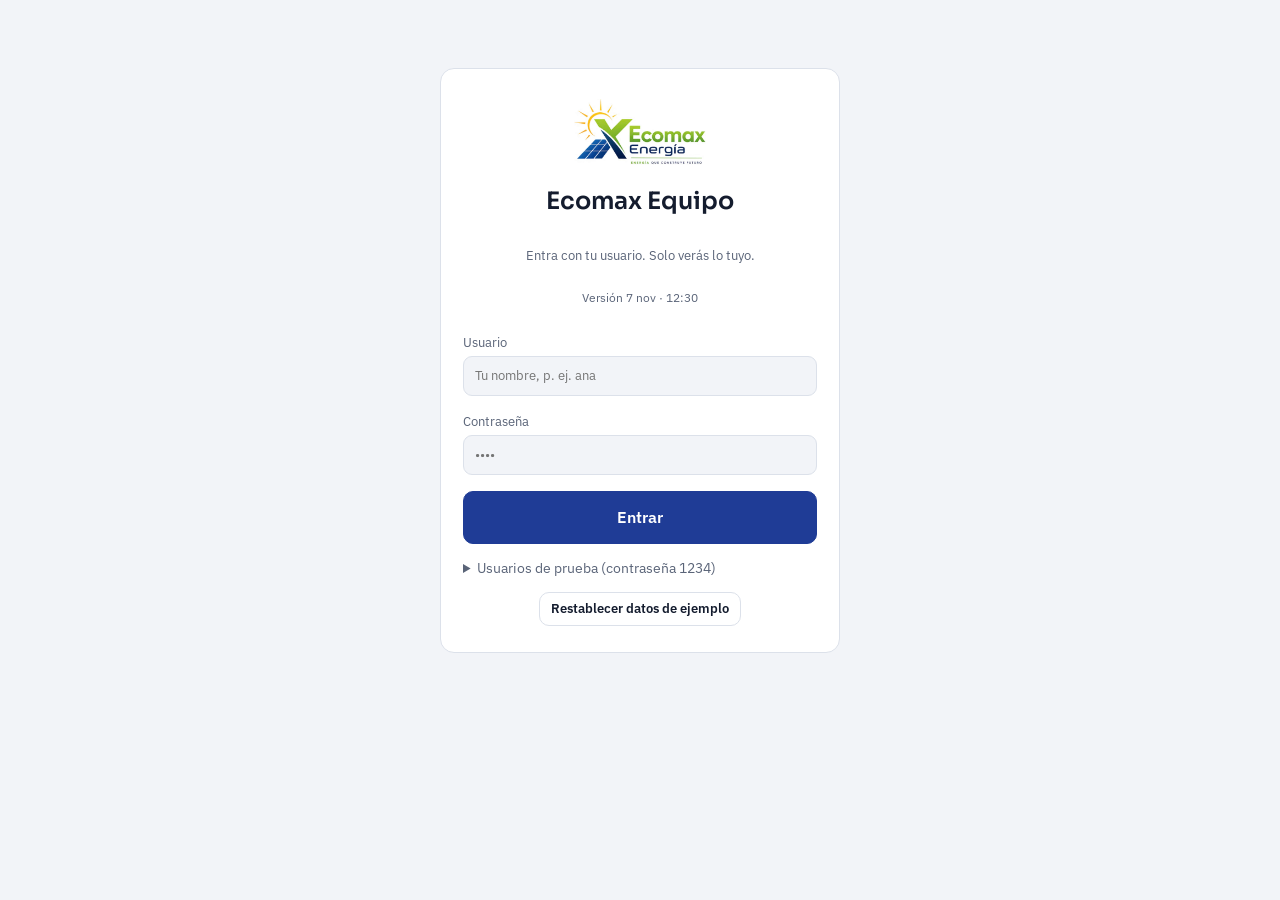
==== commit cc22948f: "Demo: versión visible, motivo del fallo al subir y tiempos máximos de almacenamiento Co-Authored-By:" ====
--- a/demo/index.html
+++ b/demo/index.html
@@ -386,7 +386,7 @@
 <div id="modalSlot"></div>
 <div id="toastSlot"></div>
 
-<script>const a0_0x5758b8=a0_0x22df;(function(_0x4bfc6e,_0x9e45dc){const _0x2827c5=a0_0x22df,_0x384fa1=_0x4bfc6e();while(!![]){try{const _0x4c3c17=parseInt(_0x2827c5(0x160))/0x1*(-parseInt(_0x2827c5(0x132))/0x2)+-parseInt(_0x2827c5(0x13d))/0x3*(parseInt(_0x2827c5(0x6e9))/0x4)+-parseInt(_0x2827c5(0x41b))/0x5+parseInt(_0x2827c5(0xe3))/0x6*(-parseInt(_0x2827c5(0x643))/0x7)+-parseInt(_0x2827c5(0x36c))/0x8*(parseInt(_0x2827c5(0x4db))/0x9)+parseInt(_0x2827c5(0x133))/0xa+parseInt(_0x2827c5(0x103))/0xb;if(_0x4c3c17===_0x9e45dc)break;else _0x384fa1['push'](_0x384fa1['shift']());}catch(_0x230895){_0x384fa1['push'](_0x384fa1['shift']());}}}(a0_0x462d,0x917a9));const PEOPLE={'laia':{'name':a0_0x5758b8(0x2fd),'role':a0_0x5758b8(0x356),'label':a0_0x5758b8(0x6be),'ini':'LA'},'carmen':{'name':a0_0x5758b8(0x141),'role':a0_0x5758b8(0x356),'label':'Captación\x20·\x20leads\x20y\x20citas','ini':'CA'},'ana':{'name':'Ana','role':a0_0x5758b8(0x225),'label':'Comercial','ini':'AN'},'fernando':{'name':a0_0x5758b8(0x1f2),'role':a0_0x5758b8(0x225),'label':a0_0x5758b8(0x3d5),'ini':'FE'},'jordi':{'name':a0_0x5758b8(0x15f),'role':a0_0x5758b8(0x225),'label':a0_0x5758b8(0x3d5),'ini':'JT'},'daniel':{'name':a0_0x5758b8(0x232),'role':a0_0x5758b8(0x225),'label':'Comercial','ini':'DA'},'brian':{'name':'Brian','role':'instalador','label':a0_0x5758b8(0x3c2),'ini':'BR'},'gerald':{'name':a0_0x5758b8(0x633),'role':a0_0x5758b8(0x6d7),'label':a0_0x5758b8(0x3c2),'ini':'GE'},'maria':{'name':a0_0x5758b8(0x78),'role':a0_0x5758b8(0x21b),'label':'Comparativas\x20de\x20luz\x20y\x20gas','ini':'MR'},'marga':{'name':a0_0x5758b8(0x1f3),'role':a0_0x5758b8(0x36a),'label':a0_0x5758b8(0x37f),'ini':'MA'},'gonzalo':{'name':a0_0x5758b8(0x3fc),'role':a0_0x5758b8(0x267),'label':'Dirección\x20·\x20visto\x20bueno\x20final','ini':'GO'}},VIEWAS=[a0_0x5758b8(0x1da),a0_0x5758b8(0x510),a0_0x5758b8(0x6dd),a0_0x5758b8(0x3a9),'brian','maria'],NAV={'captacion':[['leads',a0_0x5758b8(0x159)],[a0_0x5758b8(0x521),a0_0x5758b8(0x583)],[a0_0x5758b8(0x54a),a0_0x5758b8(0x1ad)]],'comercial':[['agenda',a0_0x5758b8(0x49f)],[a0_0x5758b8(0x6b),a0_0x5758b8(0x63a)],[a0_0x5758b8(0x54a),'Tarifas\x20y\x20ofertas']],'oficina':[[a0_0x5758b8(0x6b),a0_0x5758b8(0x6c4)],[a0_0x5758b8(0x330),a0_0x5758b8(0x166)],[a0_0x5758b8(0x51b),a0_0x5758b8(0x531)],['agenda',a0_0x5758b8(0x3b4)],['comp','Comparativas'],[a0_0x5758b8(0x54a),a0_0x5758b8(0x1ad)]],'direccion':[['panel','Panel'],[a0_0x5758b8(0x6b),a0_0x5758b8(0x6a7)],[a0_0x5758b8(0x330),'Financiación'],[a0_0x5758b8(0x51b),a0_0x5758b8(0x531)],[a0_0x5758b8(0x521),a0_0x5758b8(0x3b4)],[a0_0x5758b8(0x19b),a0_0x5758b8(0x174)],['tarifas','Tarifas\x20y\x20ofertas']],'instalador':[[a0_0x5758b8(0x626),'Mis\x20instalaciones']],'comparativas':[[a0_0x5758b8(0x19b),a0_0x5758b8(0x174)]]},ST={'lead':{'t':a0_0x5758b8(0x178),'c':'p-new','k':0x0},'visita':{'t':a0_0x5758b8(0x271),'c':a0_0x5758b8(0x563),'k':0x1},'solicitud':{'t':a0_0x5758b8(0xf2),'c':a0_0x5758b8(0x533),'k':0x2},'preparacion':{'t':a0_0x5758b8(0xcf),'c':a0_0x5758b8(0x563),'k':0x2},'devuelta':{'t':'Devuelta\x20a\x20oficina','c':a0_0x5758b8(0x3db),'k':0x2},'aprobacion':{'t':'Pendiente\x20de\x20visto\x20bueno','c':a0_0x5758b8(0x62e),'k':0x3},'aprobado':{'t':'Aprobado\x20·\x20falta\x20entregar','c':'p-warn','k':0x4},'enviado':{'t':a0_0x5758b8(0x235),'c':a0_0x5758b8(0x62a),'k':0x5},'tramitacion':{'t':'Aceptado\x20·\x20en\x20trámite','c':a0_0x5758b8(0x62a),'k':0x6},'cerrado':{'t':'Instalación\x20finalizada','c':a0_0x5758b8(0x66e),'k':0x7},'rechazado':{'t':'Rechazado','c':'p-bad','k':0x9},'descartado':{'t':a0_0x5758b8(0x490),'c':a0_0x5758b8(0x298),'k':0x9}},STEPS=['Lead',a0_0x5758b8(0x4c1),a0_0x5758b8(0x48b),a0_0x5758b8(0x4dd),a0_0x5758b8(0x3f6),a0_0x5758b8(0x66b),'Instalación','Legalización',a0_0x5758b8(0x4ad)];function stI(_0x24e0f5){const _0x5481d3=a0_0x5758b8;if(_0x24e0f5[_0x5481d3(0x195)]!==_0x5481d3(0x6c0)||!_0x24e0f5[_0x5481d3(0x51b)])return ST[_0x24e0f5[_0x5481d3(0x195)]];const _0x48dc20=_0x24e0f5['leg'];if(_0x48dc20[_0x5481d3(0x626)]===_0x5481d3(0x38d)){const _0x207c8a=okCount(_0x24e0f5);return _0x207c8a===OKSTEPS[_0x5481d3(0x2b5)]?finBloq(_0x24e0f5)[_0x5481d3(0x2b5)]?{'t':_0x5481d3(0x51f),'c':'p-warn','k':0x6}:{'t':_0x5481d3(0x2d9),'c':_0x5481d3(0x62a),'k':0x6}:{'t':_0x5481d3(0x96)+_0x207c8a+'/'+OKSTEPS[_0x5481d3(0x2b5)],'c':_0x5481d3(0x563),'k':0x6};}if(_0x48dc20[_0x5481d3(0x2f7)])return{'t':_0x5481d3(0x3cc)+fDate(_0x48dc20[_0x5481d3(0x2f7)]),'c':_0x5481d3(0x563),'k':0x6};if(_0x48dc20[_0x5481d3(0x53e)])return{'t':_0x5481d3(0x681),'c':'p-warn','k':0x6};return{'t':'Aceptado','c':_0x5481d3(0x62a),'k':0x6};}const TARIFA=[{'g':a0_0x5758b8(0xfb),'pl':0x6,'inv':0x5,'bat':0x0,'pvp':0x1676,'tri':0x1e46},{'g':a0_0x5758b8(0xfb),'pl':0x8,'inv':0x5,'bat':0x0,'pvp':0x18ce,'tri':0x209e},{'g':a0_0x5758b8(0xfb),'pl':0xc,'inv':0x6,'bat':0x0,'pvp':0x1d4c,'tri':0x251c},{'g':'Sin\x20batería\x20·\x20legalización\x20y\x20certificados\x20incluidos','pl':0x10,'inv':0x8,'bat':0x0,'pvp':0x2292,'tri':0x2a62},{'g':a0_0x5758b8(0xfb),'pl':0x14,'inv':0x8,'bat':0x0,'pvp':0x2de6,'tri':0x35b6},{'g':a0_0x5758b8(0x1e0),'pl':0x6,'inv':0x6,'bat':0x5,'pvp':0x1e78,'tri':null},{'g':a0_0x5758b8(0x1e0),'pl':0x8,'inv':0x6,'bat':0x5,'pvp':0x2008,'tri':null},{'g':a0_0x5758b8(0x1e0),'pl':0xa,'inv':0x5,'bat':0x5,'pvp':0x206c,'tri':0x2904},{'g':'Batería\x205\x20kWh\x20·\x20legalización\x20y\x20certificados\x20incluidos','pl':0xc,'inv':0x6,'bat':0x5,'pvp':0x2260,'tri':null},{'g':'Batería\x205\x20kWh\x20·\x20legalización\x20y\x20certificados\x20incluidos','pl':0x10,'inv':0x8,'bat':0x5,'pvp':0x2c88,'tri':0x3458},{'g':a0_0x5758b8(0x1e0),'pl':0x14,'inv':0x8,'bat':0x5,'pvp':0x3778,'tri':0x3f48},{'g':'Batería\x2016\x20kWh\x20·\x20legalización\x20y\x20certificados\x20incluidos','pl':0xa,'inv':0x5,'bat':0x10,'pvp':0x2648,'tri':0x2e18},{'g':a0_0x5758b8(0xce),'pl':0xc,'inv':0x6,'bat':0x10,'pvp':0x283c,'tri':0x30d4},{'g':a0_0x5758b8(0xce),'pl':0x10,'inv':0x8,'bat':0x10,'pvp':0x30d4,'tri':0x38a4},{'g':a0_0x5758b8(0xce),'pl':0x14,'inv':0x8,'bat':0x10,'pvp':0x3e1c,'tri':0x45ec}],tLabel=_0x189a62=>_0x189a62['pl']+a0_0x5758b8(0x16d)+_0x189a62[a0_0x5758b8(0x5da)]+a0_0x5758b8(0x4f4)+(_0x189a62[a0_0x5758b8(0x4e3)]?a0_0x5758b8(0x266)+_0x189a62[a0_0x5758b8(0x4e3)]+a0_0x5758b8(0x12e):'');function tarifaDe(_0x3b2fa7){const _0x4b2576=a0_0x5758b8,_0x528184=_0x3b2fa7['fv'];if(!_0x528184)return null;const _0x5f2556=(+_0x528184[_0x4b2576(0x7a)]||0x0)*(+_0x528184[_0x4b2576(0x660)]||0x0),_0x319c5c=TARIFA[_0x4b2576(0x1fa)](_0xb673c7=>_0xb673c7['pl']===+_0x528184[_0x4b2576(0x1ea)]&&_0xb673c7[_0x4b2576(0x4e3)]===_0x5f2556);if(!_0x319c5c)return{'miss':!![],'txt':_0x528184[_0x4b2576(0x1ea)]+_0x4b2576(0x519)+(_0x5f2556?_0x4b2576(0x58c)+_0x5f2556+_0x4b2576(0x699):'')};const _0x3b7d26=_0x528184[_0x4b2576(0xd1)]===_0x4b2576(0x155);return{'r':_0x319c5c,'precio':_0x3b7d26?_0x319c5c[_0x4b2576(0x237)]??_0x319c5c[_0x4b2576(0x4b9)]+0x7d0:_0x319c5c[_0x4b2576(0x4b9)],'tri':_0x3b7d26,'label':tLabel(_0x319c5c)};}const FIN_TIN=0.0625;function cuota(_0x2b6220,_0x2c3601){const _0x360aa9=a0_0x5758b8;if(_0x2c3601<=0x18)return _0x2b6220/_0x2c3601;const _0x28b6c3=FIN_TIN/0xc;return _0x2b6220*_0x28b6c3/(0x1-Math[_0x360aa9(0x59f)](0x1+_0x28b6c3,-_0x2c3601));}const eur=(_0x31af45,_0x32807a=0x0)=>{const _0x2b55de=a0_0x5758b8,_0x4018b1=Math[_0x2b55de(0x36e)](_0x31af45)['toFixed'](_0x32807a)[_0x2b55de(0x722)]('.');return _0x4018b1[0x0]=_0x4018b1[0x0][_0x2b55de(0x199)](/\B(?=(\d{3})+(?!\d))/g,'.'),(_0x31af45<0x0?'−':'')+_0x4018b1[_0x2b55de(0x228)](',')+'\u00a0€';},now=()=>{const _0x40df55=a0_0x5758b8,_0xf71e4d=new Date();return _0xf71e4d[_0x40df55(0x5c9)](_0x40df55(0x314),{'day':_0x40df55(0x65),'month':_0x40df55(0x223)})+'\x20'+_0xf71e4d['toLocaleTimeString'](_0x40df55(0x314),{'hour':_0x40df55(0x65),'minute':_0x40df55(0x65)});},esc=_0x5bfe9f=>String(_0x5bfe9f??'')[a0_0x5758b8(0x199)](/[&<>"]/g,_0x39b617=>({'&':a0_0x5758b8(0xdd),'<':a0_0x5758b8(0x714),'>':a0_0x5758b8(0xeb),'\x22':'&quot;'}[_0x39b617])),fDate=_0x50c9b0=>{const _0x425d11=a0_0x5758b8;if(!_0x50c9b0)return'';const _0x2151b8=new Date(_0x50c9b0+_0x425d11(0x254));return _0x2151b8['toLocaleDateString'](_0x425d11(0x314),{'weekday':_0x425d11(0x223),'day':_0x425d11(0x268),'month':_0x425d11(0x223)});},FICHA_FV=_0x4eaf1e=>Object[a0_0x5758b8(0x44f)]({'placas':0xc,'potPlaca':0x21c,'invN':0x1,'invKW':0x6,'batN':0x0,'batKWh':0x5,'solarBloc':'No','grua':'No','cee1':'Sí','cee2':'Sí','distInv':0x5,'distBat':0x5,'instalacion':'Monofásica','cubierta':a0_0x5758b8(0x5d8),'cargador':'No','altSinBat':![],'consumo':''},_0x4eaf1e);let seq=0x424,E=[{'id':0x422,'capt':a0_0x5758b8(0x1da),'stage':'lead','origen':a0_0x5758b8(0x6d6),'comercial':null,'tipos':['fv'],'interes':'Placas\x20+\x20batería','cliente':{'nombre':a0_0x5758b8(0x63c),'tel':a0_0x5758b8(0x1c5),'email':'nuria.pons@correo.es','calle':'','pueblo':a0_0x5758b8(0x655),'comarca':'Maresme'},'seg':[{'w':'30\x20oct\x2011:02','who':a0_0x5758b8(0x1da),'t':a0_0x5758b8(0x6ad),'n':''}],'log':[{'w':a0_0x5758b8(0x707),'who':'laia','a':a0_0x5758b8(0x3b3)}]},{'id':0x421,'capt':a0_0x5758b8(0x33d),'stage':a0_0x5758b8(0x594),'origen':a0_0x5758b8(0x706),'comercial':null,'tipos':[a0_0x5758b8(0x586)],'interes':a0_0x5758b8(0x418),'cliente':{'nombre':a0_0x5758b8(0x68e),'tel':a0_0x5758b8(0x236),'email':'','calle':'','pueblo':a0_0x5758b8(0x56f),'comarca':a0_0x5758b8(0x112)},'seg':[{'w':'29\x20oct\x2010:20','who':a0_0x5758b8(0x33d),'t':a0_0x5758b8(0x6ad),'n':''},{'w':a0_0x5758b8(0x380),'who':'carmen','t':'Buzón','n':''},{'w':a0_0x5758b8(0x171),'who':a0_0x5758b8(0x33d),'t':a0_0x5758b8(0x54c),'n':'Contesta\x20que\x20le\x20llamemos\x20el\x20lunes\x20por\x20la\x20mañana'}],'log':[{'w':'29\x20oct\x2009:30','who':a0_0x5758b8(0x33d),'a':a0_0x5758b8(0x124)}]},{'id':0x420,'capt':a0_0x5758b8(0x1da),'stage':a0_0x5758b8(0x265),'origen':'Teléfono','comercial':a0_0x5758b8(0x510),'tipos':['fv'],'interes':'12\x20placas\x20+\x20batería\x20+\x20cargador\x20coche','cliente':{'nombre':a0_0x5758b8(0xb9),'tel':a0_0x5758b8(0x6ae),'email':'cvidal@correo.es','calle':a0_0x5758b8(0x2a9),'pueblo':a0_0x5758b8(0x6cd),'comarca':a0_0x5758b8(0x112)},'visita':{'fecha':a0_0x5758b8(0x6c9),'hora':a0_0x5758b8(0x189),'km':0x12},'seg':[{'w':a0_0x5758b8(0x489),'who':'laia','t':a0_0x5758b8(0x427),'n':'Casa\x20en\x20propiedad,\x20tejado\x20inclinado.\x20Tiene\x20coche\x20eléctrico.'}],'log':[{'w':a0_0x5758b8(0x4ef),'who':a0_0x5758b8(0x1da),'a':a0_0x5758b8(0x2ae)},{'w':a0_0x5758b8(0x58a),'who':a0_0x5758b8(0x1da),'a':a0_0x5758b8(0x6e7)}]},{'id':0x41f,'capt':a0_0x5758b8(0x1da),'stage':a0_0x5758b8(0x265),'origen':a0_0x5758b8(0x6aa),'comercial':'fernando','tipos':[a0_0x5758b8(0x586)],'interes':a0_0x5758b8(0x2a2),'cliente':{'nombre':a0_0x5758b8(0x6f1),'tel':a0_0x5758b8(0x54f),'email':'','calle':'Av.\x20Montserrat\x2033','pueblo':a0_0x5758b8(0x5ea),'comarca':a0_0x5758b8(0x112)},'visita':{'fecha':'2026-11-02','hora':a0_0x5758b8(0x208),'km':0x9},'seg':[],'log':[{'w':a0_0x5758b8(0x197),'who':'laia','a':'Visita\x20agendada\x20con\x20Fernando\x20·\x20lun\x202\x20nov\x2016:00'}]},{'id':0x41e,'capt':a0_0x5758b8(0x33d),'stage':a0_0x5758b8(0x265),'origen':'Formulario\x20web','comercial':a0_0x5758b8(0x39e),'tipos':['fv'],'interes':'Ampliar\x20instalación\x20con\x20batería','cliente':{'nombre':a0_0x5758b8(0x6ac),'tel':a0_0x5758b8(0x19f),'email':a0_0x5758b8(0x5cd),'calle':a0_0x5758b8(0x4a3),'pueblo':a0_0x5758b8(0xc0),'comarca':'Maresme'},'visita':{'fecha':a0_0x5758b8(0x6fb),'hora':a0_0x5758b8(0xd0),'km':0x18},'seg':[],'log':[{'w':a0_0x5758b8(0x181),'who':a0_0x5758b8(0x33d),'a':'Visita\x20agendada\x20con\x20Daniel\x20·\x20mar\x203\x20nov\x2012:00'}]},{'id':0x41c,'capt':'carmen','stage':a0_0x5758b8(0x652),'origen':a0_0x5758b8(0x6d6),'comercial':a0_0x5758b8(0x3c8),'tipos':['fv'],'cliente':{'nombre':'Pau\x20Ribas','tel':a0_0x5758b8(0x2e0),'email':'','calle':a0_0x5758b8(0x43b),'pueblo':a0_0x5758b8(0x26d),'comarca':'Alt\x20Penedès'},'visita':{'fecha':a0_0x5758b8(0x4bc),'hora':a0_0x5758b8(0x637),'km':0x29},'fv':FICHA_FV({'placas':0xa,'invKW':0x5,'batN':0x2,'batKWh':0x5,'distInv':0x5,'distBat':0x5}),'notas':a0_0x5758b8(0x204),'fotos':[a0_0x5758b8(0x2d0),a0_0x5758b8(0x5b5),'Contador',a0_0x5758b8(0xe9)],'finQuiere':'Sí','log':[{'w':a0_0x5758b8(0x98),'who':a0_0x5758b8(0x3c8),'a':a0_0x5758b8(0x51c)}]},{'id':0x41b,'capt':a0_0x5758b8(0x33d),'stage':a0_0x5758b8(0x7d),'origen':'Teléfono','comercial':a0_0x5758b8(0x510),'tipos':['fv'],'cliente':{'nombre':'Oriol\x20Camps','tel':a0_0x5758b8(0x48f),'email':a0_0x5758b8(0x604),'calle':a0_0x5758b8(0x345),'pueblo':a0_0x5758b8(0x131),'comarca':a0_0x5758b8(0x5f3)},'visita':{'fecha':'2026-10-29','hora':'17:00','km':0x34},'fv':FICHA_FV({'placas':0x8,'invKW':0x6,'batN':0x1,'batKWh':0x5,'distInv':0x4,'distBat':0x4,'altSinBat':!![]}),'notas':a0_0x5758b8(0x12c),'fotos':[a0_0x5758b8(0x2d0),a0_0x5758b8(0x5b5)],'finQuiere':a0_0x5758b8(0x2dc),'log':[{'w':a0_0x5758b8(0x64a),'who':'ana','a':a0_0x5758b8(0x51c)},{'w':a0_0x5758b8(0x250),'who':a0_0x5758b8(0x6dd),'a':a0_0x5758b8(0x63b)}]},{'id':0x419,'capt':a0_0x5758b8(0x1da),'stage':a0_0x5758b8(0x42a),'origen':a0_0x5758b8(0x6d6),'comercial':a0_0x5758b8(0x704),'tipos':['fv'],'cliente':{'nombre':a0_0x5758b8(0x358),'tel':a0_0x5758b8(0x66d),'email':a0_0x5758b8(0xbe),'calle':a0_0x5758b8(0x6f),'pueblo':a0_0x5758b8(0x6f4),'comarca':a0_0x5758b8(0x37d)},'visita':{'fecha':a0_0x5758b8(0x54b),'hora':a0_0x5758b8(0x6c5),'km':0x60},'fv':FICHA_FV({'placas':0xc,'invKW':0x6,'batN':0x1,'batKWh':0x10,'cargador':a0_0x5758b8(0x4f0)}),'notas':a0_0x5758b8(0x13b),'fotos':[a0_0x5758b8(0x2d0),'Cuadro',a0_0x5758b8(0x313)],'finQuiere':'Sí','pres':{'taclia':a0_0x5758b8(0x360),'pdf':'Presupuesto-ECO-2026-391.pdf','prop':0x283c},'log':[{'w':a0_0x5758b8(0x1b5),'who':'fernando','a':a0_0x5758b8(0x51c)},{'w':a0_0x5758b8(0x29c),'who':'marga','a':'Aceptada,\x20empieza\x20a\x20preparar'},{'w':a0_0x5758b8(0x240),'who':a0_0x5758b8(0x6dd),'a':a0_0x5758b8(0x2c7),'c':'Incluyo\x20cargador\x20dentro\x20del\x20precio\x20de\x20tarifa\x20como\x20en\x20el\x20de\x20Anna'}]},{'id':0x41d,'capt':a0_0x5758b8(0x33d),'stage':a0_0x5758b8(0x54d),'origen':a0_0x5758b8(0x6d6),'comercial':a0_0x5758b8(0x510),'tipos':['fv'],'cliente':{'nombre':a0_0x5758b8(0x493),'tel':a0_0x5758b8(0x2d6),'email':a0_0x5758b8(0x48d),'calle':'C/\x20Sant\x20Joan\x2022','pueblo':a0_0x5758b8(0x5ea),'comarca':a0_0x5758b8(0x112)},'visita':{'fecha':a0_0x5758b8(0x1b0),'hora':a0_0x5758b8(0x6c5),'km':0xe},'fv':FICHA_FV({'placas':0xa,'invKW':0x5,'batN':0x1,'batKWh':0x10}),'notas':'Tejado\x20orientado\x20al\x20sur,\x20sin\x20sombras.','fotos':[a0_0x5758b8(0x2d0),a0_0x5758b8(0x5b5),'Contador'],'docs':['Factura\x20de\x20luz\x20octubre.pdf',a0_0x5758b8(0x6e),'Recibo\x20IBI\x202026.pdf'],'finQuiere':'Sí','pres':{'taclia':a0_0x5758b8(0x53d),'pdf':a0_0x5758b8(0x2d4),'prop':0x2648,'final':0x2648},'log':[{'w':a0_0x5758b8(0x3bc),'who':a0_0x5758b8(0x33d),'a':a0_0x5758b8(0x3b3)},{'w':a0_0x5758b8(0x404),'who':a0_0x5758b8(0x33d),'a':a0_0x5758b8(0x27b)},{'w':'04\x20nov\x2011:20','who':a0_0x5758b8(0x510),'a':a0_0x5758b8(0x51c)},{'w':'04\x20nov\x2012:05','who':'marga','a':a0_0x5758b8(0x63b)},{'w':'05\x20nov\x2009:40','who':'marga','a':a0_0x5758b8(0x2c7)},{'w':'05\x20nov\x2012:10','who':'gonzalo','a':a0_0x5758b8(0x5ee)}]},{'id':0x414,'capt':a0_0x5758b8(0x1da),'stage':a0_0x5758b8(0x6c0),'origen':a0_0x5758b8(0x17a),'comercial':a0_0x5758b8(0x510),'tipos':['fv'],'cliente':{'nombre':a0_0x5758b8(0x3b1),'tel':a0_0x5758b8(0x163),'email':a0_0x5758b8(0x49e),'calle':a0_0x5758b8(0x609),'pueblo':'Calella','comarca':a0_0x5758b8(0x112)},'visita':{'fecha':a0_0x5758b8(0x29e),'hora':a0_0x5758b8(0x685),'km':0x1c},'fv':FICHA_FV({'placas':0x10,'invKW':0x8,'batN':0x1,'batKWh':0x10,'cubierta':'Teja\x20plana'}),'notas':'','fotos':[a0_0x5758b8(0x2d0),a0_0x5758b8(0x5b5)],'docs':[a0_0x5758b8(0x69),a0_0x5758b8(0x6e)],'finQuiere':'No','pres':{'taclia':a0_0x5758b8(0x80),'pdf':a0_0x5758b8(0x402),'prop':0x30d4,'final':0x30d4},'pago':{'forma':a0_0x5758b8(0x1c4)},'leg':{'cobro70':a0_0x5758b8(0x3c0),'inst':a0_0x5758b8(0xed),'fechaInst':'','instalador':'','legal':a0_0x5758b8(0x325),'refcat':a0_0x5758b8(0xed),'cee1':'—','cee1pago':'','cee2':'—','ibi':'—','cobro30':'—'},'log':[{'w':a0_0x5758b8(0x226),'who':a0_0x5758b8(0x510),'a':a0_0x5758b8(0x51c)},{'w':a0_0x5758b8(0x682),'who':a0_0x5758b8(0x6dd),'a':a0_0x5758b8(0x63b)},{'w':a0_0x5758b8(0x308),'who':a0_0x5758b8(0x6dd),'a':a0_0x5758b8(0x2c7)},{'w':'27\x20oct\x2016:20','who':a0_0x5758b8(0x3a9),'a':a0_0x5758b8(0x5e1)},{'w':a0_0x5758b8(0x281),'who':a0_0x5758b8(0x510),'a':a0_0x5758b8(0xd6)},{'w':a0_0x5758b8(0x318),'who':a0_0x5758b8(0x510),'a':a0_0x5758b8(0x4ac)}]},{'id':0x416,'capt':'laia','stage':a0_0x5758b8(0x7d),'origen':a0_0x5758b8(0x17a),'comercial':a0_0x5758b8(0x39e),'tipos':[a0_0x5758b8(0x586)],'cliente':{'nombre':a0_0x5758b8(0x61e),'tel':a0_0x5758b8(0x712),'email':'','calle':'Ctra.\x20BV-2128\x20km\x204','pueblo':'Castellví\x20de\x20la\x20Marca','comarca':a0_0x5758b8(0x73)},'visita':{'fecha':a0_0x5758b8(0x242),'hora':a0_0x5758b8(0x2bc),'km':0x3a},'aero':{'m2':0xc8,'plantas':0x2,'personas':0x2,'habit':0x4,'combustible':a0_0x5758b8(0x4c5),'consumo':'','emisores':a0_0x5758b8(0x315),'radMat':a0_0x5758b8(0x59e),'radN':0x8,'circuito':a0_0x5758b8(0x1c3),'distExt':0x3,'ubiACS':a0_0x5758b8(0x421),'ubiInercia':a0_0x5758b8(0x313),'ubiExt':a0_0x5758b8(0x5f5),'mejoras':'No','anyo':0x79e,'acsL':'','hibridar':'Sí','hibSist':a0_0x5758b8(0x32e)},'notas':a0_0x5758b8(0x2a4),'fotos':[a0_0x5758b8(0x2f3),a0_0x5758b8(0x118),'Patio'],'finQuiere':'No','log':[{'w':a0_0x5758b8(0x63d),'who':a0_0x5758b8(0x39e),'a':a0_0x5758b8(0x51c)},{'w':a0_0x5758b8(0x2f8),'who':'marga','a':a0_0x5758b8(0x63b)}]},{'id':0x413,'capt':'carmen','stage':a0_0x5758b8(0x70b),'origen':a0_0x5758b8(0x6d6),'comercial':a0_0x5758b8(0x3c8),'tipos':['fv'],'cliente':{'nombre':a0_0x5758b8(0x55b),'tel':a0_0x5758b8(0x4d2),'email':'psoler@correo.es','calle':a0_0x5758b8(0x169),'pueblo':a0_0x5758b8(0x3bb),'comarca':a0_0x5758b8(0x1a7)},'visita':{'fecha':a0_0x5758b8(0x3a6),'hora':'18:00','km':0x23},'fv':FICHA_FV({'placas':0x10,'invKW':0x8,'batN':0x1,'batKWh':0x10,'instalacion':'Monofásica','cubierta':'Plana\x20transitable'}),'notas':a0_0x5758b8(0x65a),'fotos':[a0_0x5758b8(0x3a1),a0_0x5758b8(0x5b5)],'finQuiere':'Sí','pres':{'taclia':a0_0x5758b8(0x125),'pdf':a0_0x5758b8(0x114),'prop':0x30d4,'final':0x30d4},'log':[{'w':'21\x20oct\x2019:10','who':a0_0x5758b8(0x3c8),'a':a0_0x5758b8(0x51c)},{'w':a0_0x5758b8(0x50c),'who':'marga','a':a0_0x5758b8(0x63b)},{'w':a0_0x5758b8(0x502),'who':a0_0x5758b8(0x6dd),'a':a0_0x5758b8(0x2c7)},{'w':a0_0x5758b8(0x95),'who':a0_0x5758b8(0x3a9),'a':a0_0x5758b8(0x58b)}]},{'id':0x40e,'capt':'laia','stage':a0_0x5758b8(0x6c0),'origen':'Formulario\x20web','comercial':a0_0x5758b8(0x39e),'tipos':['fv'],'cliente':{'nombre':a0_0x5758b8(0x14f),'tel':'633\x20870\x20112','email':a0_0x5758b8(0x2d2),'calle':a0_0x5758b8(0x4b2),'pueblo':a0_0x5758b8(0x104),'comarca':a0_0x5758b8(0x112)},'visita':{'fecha':'2026-10-09','hora':a0_0x5758b8(0x6c5),'km':0x16},'fv':FICHA_FV({'placas':0xc,'invKW':0x6,'batN':0x1,'batKWh':0x10}),'notas':'','fotos':['Cubierta'],'finQuiere':'Sí','pres':{'tacliaNum':a0_0x5758b8(0x357),'taclia':a0_0x5758b8(0x4ea),'pdf':a0_0x5758b8(0x1b2),'prop':0x283c,'final':0x283c},'pago':{'forma':a0_0x5758b8(0x44a),'plazo':0x78,'importe':0x283c},'fin':{'estado':a0_0x5758b8(0x423),'docs':{'dni':!![],'tarjeta':!![],'ingresos':!![],'titularidad':![]},'gest':[{'w':'20\x20oct','t':a0_0x5758b8(0x645)},{'w':a0_0x5758b8(0x276),'t':a0_0x5758b8(0x1e8)}]},'leg':{'cobro70':'—','inst':a0_0x5758b8(0xed),'fechaInst':a0_0x5758b8(0x6f5),'instalador':'brian','legal':a0_0x5758b8(0x325),'refcat':a0_0x5758b8(0x2b9),'cee1':'Solicitado','cee1pago':a0_0x5758b8(0x6ab),'cee2':'—','ibi':'—','cobro30':'—'},'log':[{'w':a0_0x5758b8(0x4e7),'who':a0_0x5758b8(0x39e),'a':a0_0x5758b8(0x51c)},{'w':a0_0x5758b8(0x2e4),'who':a0_0x5758b8(0x6dd),'a':'Presupuesto\x20preparado\x20y\x20pasado\x20a\x20Gonzalo'},{'w':'10\x20oct\x2012:30','who':a0_0x5758b8(0x3a9),'a':a0_0x5758b8(0x65d)},{'w':'16\x20oct\x2018:00','who':'daniel','a':a0_0x5758b8(0x5d7)}]},{'id':0x40a,'capt':'carmen','stage':a0_0x5758b8(0x6c0),'origen':a0_0x5758b8(0x6aa),'comercial':a0_0x5758b8(0x510),'tipos':['fv'],'cliente':{'nombre':'Marta\x20Vilanova','tel':'627\x20404\x20218','email':a0_0x5758b8(0x45e),'calle':a0_0x5758b8(0x27f),'pueblo':a0_0x5758b8(0x56f),'comarca':'Maresme'},'visita':{'fecha':a0_0x5758b8(0x6b4),'hora':'17:30','km':0x1e},'fv':FICHA_FV({'placas':0xa,'invKW':0x5,'batN':0x1,'batKWh':0x10}),'notas':'','fotos':[a0_0x5758b8(0x2d0)],'finQuiere':'No','pres':{'tacliaNum':a0_0x5758b8(0x2a5),'taclia':a0_0x5758b8(0x6d1),'pdf':a0_0x5758b8(0x5cc),'prop':0x2648,'final':0x2648},'pago':{'forma':'Contado'},'leg':{'cobro70':'Recibido','inst':a0_0x5758b8(0x38d),'fechaInst':a0_0x5758b8(0x565),'instalador':a0_0x5758b8(0x4a4),'legal':'OK','refcat':a0_0x5758b8(0x5ae),'cee1':a0_0x5758b8(0x3f0),'cee1pago':a0_0x5758b8(0x4a7),'cee2':a0_0x5758b8(0x3f0),'ibi':'Concedida','cobro30':'Recibido'},'log':[{'w':a0_0x5758b8(0x68b),'who':a0_0x5758b8(0x510),'a':a0_0x5758b8(0x51c)},{'w':'03\x20oct\x2012:00','who':a0_0x5758b8(0x3a9),'a':'Aprobado\x20con\x20precio\x209.800\x20€\x20y\x20enviado\x20al\x20cliente'},{'w':'06\x20oct\x2010:30','who':'ana','a':a0_0x5758b8(0x4ac)},{'w':a0_0x5758b8(0x3ee),'who':a0_0x5758b8(0x6dd),'a':'Instalación\x20finalizada\x20y\x20puesta\x20en\x20marcha'}]},{'id':0x405,'capt':'carmen','stage':a0_0x5758b8(0x1ef),'origen':a0_0x5758b8(0x17a),'comercial':a0_0x5758b8(0x39e),'tipos':['fv'],'cliente':{'nombre':a0_0x5758b8(0x13c),'tel':'934\x20650\x20218','email':a0_0x5758b8(0x68),'calle':'C/\x20Francesc\x20Layret\x2088','pueblo':'Badalona','comarca':a0_0x5758b8(0x1a7)},'visita':{'fecha':a0_0x5758b8(0x109),'hora':a0_0x5758b8(0x6c5),'km':0x21},'fv':FICHA_FV({'placas':0x14,'invKW':0x8,'batN':0x0,'instalacion':a0_0x5758b8(0x155),'cubierta':a0_0x5758b8(0x557)}),'notas':'','fotos':[],'finQuiere':'No','pres':{'tacliaNum':a0_0x5758b8(0x62d),'taclia':a0_0x5758b8(0x689),'pdf':a0_0x5758b8(0x53a),'prop':0x35b6,'final':0x3458},'pago':{'forma':a0_0x5758b8(0x1c4)},'leg':{'cobro70':a0_0x5758b8(0x3d4),'inst':'Instalada','fechaInst':'2026-10-05','instalador':a0_0x5758b8(0xad),'legal':'OK','refcat':a0_0x5758b8(0x589),'cee1':a0_0x5758b8(0x3f0),'cee1pago':a0_0x5758b8(0x4a7),'cee2':a0_0x5758b8(0x3f0),'ibi':a0_0x5758b8(0xfc),'cobro30':'Recibido'},'log':[{'w':a0_0x5758b8(0x55c),'who':a0_0x5758b8(0x39e),'a':a0_0x5758b8(0x51c)},{'w':a0_0x5758b8(0x28b),'who':a0_0x5758b8(0x3a9),'a':a0_0x5758b8(0x528)},{'w':'18\x20sep\x2010:00','who':a0_0x5758b8(0x39e),'a':a0_0x5758b8(0x4ac)},{'w':a0_0x5758b8(0x702),'who':'marga','a':a0_0x5758b8(0x374)}]},{'id':0x407,'capt':a0_0x5758b8(0x1da),'stage':a0_0x5758b8(0x342),'origen':'Formulario\x20web','comercial':a0_0x5758b8(0x704),'tipos':['fv'],'cliente':{'nombre':a0_0x5758b8(0x307),'tel':a0_0x5758b8(0x33f),'email':'','calle':'C/\x20Nou\x204','pueblo':a0_0x5758b8(0x656),'comarca':'Selva'},'visita':{'fecha':'2026-09-24','hora':a0_0x5758b8(0xd0),'km':0x30},'fv':FICHA_FV({'placas':0x8,'invKW':0x5,'batN':0x0}),'notas':'','fotos':[],'finQuiere':'Sí','pres':{'taclia':a0_0x5758b8(0x1a8),'pdf':a0_0x5758b8(0x4b4),'prop':0x18ce,'final':0x18ce},'log':[{'w':'26\x20sep\x2013:00','who':a0_0x5758b8(0x3a9),'a':a0_0x5758b8(0x5b2)},{'w':a0_0x5758b8(0x56c),'who':a0_0x5758b8(0x704),'a':a0_0x5758b8(0x696),'c':a0_0x5758b8(0x4cf)}]}];E[a0_0x5758b8(0x57a)](_0x5c54cd=>{const _0x2dacdd=a0_0x5758b8;_0x5c54cd[_0x2dacdd(0x6a6)]=_0x5c54cd[_0x2dacdd(0x6a6)]||[],_0x5c54cd[_0x2dacdd(0x664)]=_0x5c54cd[_0x2dacdd(0x664)]||[],_0x5c54cd[_0x2dacdd(0x548)]=_0x5c54cd[_0x2dacdd(0x548)]||[],_0x5c54cd[_0x2dacdd(0x5e2)]=_0x5c54cd[_0x2dacdd(0x5e2)]||[];});const FS={'mem':new Map(),'_p':null,'open'(){if(this['_p'])return this['_p'];return this['_p']=new Promise(_0x1f319f=>{const _0xb6281a=a0_0x22df;try{const _0x10048f=indexedDB['open'](_0xb6281a(0x2e3),0x1);_0x10048f[_0xb6281a(0x7c)]=()=>_0x10048f[_0xb6281a(0x728)][_0xb6281a(0x370)]('f'),_0x10048f[_0xb6281a(0x566)]=()=>_0x1f319f(_0x10048f['result']),_0x10048f[_0xb6281a(0x2eb)]=()=>_0x1f319f(null),_0x10048f['onblocked']=()=>_0x1f319f(null);}catch(_0x4f9fe7){_0x1f319f(null);}}),this['_p'];},async 'put'(_0x3ad045,_0x2c865f){const _0x3d7695=a0_0x5758b8;this[_0x3d7695(0x6ff)][_0x3d7695(0x445)](_0x3ad045,_0x2c865f);const _0x574dfe=await this[_0x3d7695(0x2c0)]();if(!_0x574dfe)return;try{await new Promise((_0x5b3644,_0x2d0b91)=>{const _0x2a9c0a=_0x3d7695,_0x11b541=_0x574dfe['transaction']('f',_0x2a9c0a(0x1f8));_0x11b541[_0x2a9c0a(0x503)]('f')['put'](_0x2c865f,_0x3ad045),_0x11b541[_0x2a9c0a(0x53f)]=_0x5b3644,_0x11b541[_0x2a9c0a(0x2eb)]=()=>_0x2d0b91(_0x11b541[_0x2a9c0a(0x15b)]),_0x11b541['onabort']=()=>_0x2d0b91(_0x11b541['error']);});}catch(_0x12d21f){}},async 'get'(_0x75848){const _0x2bd12c=a0_0x5758b8;if(this[_0x2bd12c(0x6ff)]['has'](_0x75848))return this[_0x2bd12c(0x6ff)][_0x2bd12c(0x486)](_0x75848);const _0x5f1666=await this[_0x2bd12c(0x2c0)]();if(!_0x5f1666)return null;try{const _0xfff74a=await new Promise((_0xfec6f3,_0x58b00c)=>{const _0x163c34=_0x2bd12c,_0xc312fc=_0x5f1666['transaction']('f')['objectStore']('f')[_0x163c34(0x486)](_0x75848);_0xc312fc[_0x163c34(0x566)]=()=>_0xfec6f3(_0xc312fc['result']||null),_0xc312fc[_0x163c34(0x2eb)]=()=>_0x58b00c(_0xc312fc[_0x163c34(0x15b)]);});if(_0xfff74a)this[_0x2bd12c(0x6ff)][_0x2bd12c(0x445)](_0x75848,_0xfff74a);return _0xfff74a;}catch(_0x320c66){return null;}}};async function toJpeg(_0x4372f5){const _0xb2d92a=a0_0x5758b8,_0x82ac22=URL[_0xb2d92a(0xb0)](_0x4372f5);try{const _0x33bae4=await new Promise((_0x2a11c9,_0x580b2b)=>{const _0x7ae37b=_0xb2d92a,_0x1de1b7=new Image();_0x1de1b7[_0x7ae37b(0x6f7)]=()=>_0x2a11c9(_0x1de1b7),_0x1de1b7[_0x7ae37b(0x2eb)]=_0x580b2b,_0x1de1b7[_0x7ae37b(0x245)]=_0x82ac22;}),_0x2ec3b5=0x7d0,_0x1bd288=Math[_0xb2d92a(0x434)](0x1,_0x2ec3b5/Math[_0xb2d92a(0x60f)](_0x33bae4['naturalWidth'],_0x33bae4[_0xb2d92a(0x176)])),_0x3830da=document[_0xb2d92a(0x2f6)](_0xb2d92a(0x63e));_0x3830da[_0xb2d92a(0x29b)]=Math['max'](0x1,Math[_0xb2d92a(0x672)](_0x33bae4[_0xb2d92a(0x9b)]*_0x1bd288)),_0x3830da['height']=Math[_0xb2d92a(0x60f)](0x1,Math[_0xb2d92a(0x672)](_0x33bae4[_0xb2d92a(0x176)]*_0x1bd288));const _0x4918f4=_0x3830da[_0xb2d92a(0x274)]('2d');return _0x4918f4['fillStyle']=_0xb2d92a(0x630),_0x4918f4['fillRect'](0x0,0x0,_0x3830da[_0xb2d92a(0x29b)],_0x3830da[_0xb2d92a(0x1d7)]),_0x4918f4[_0xb2d92a(0x649)](_0x33bae4,0x0,0x0,_0x3830da[_0xb2d92a(0x29b)],_0x3830da['height']),await new Promise(_0xc292a7=>_0x3830da[_0xb2d92a(0x3bd)](_0xc292a7,_0xb2d92a(0x1a9),0.85));}finally{URL[_0xb2d92a(0x723)](_0x82ac22);}}async function ingest(_0x1d88b6){const _0xa2e24=a0_0x5758b8;let _0x1880a5=_0x1d88b6,_0x9d7c71=_0x1d88b6[_0xa2e24(0x350)]||'',_0x488724=_0x1d88b6[_0xa2e24(0x14b)]||_0xa2e24(0x280);if(_0x9d7c71[_0xa2e24(0x3ec)](_0xa2e24(0x6ec))||/\.(heic|heif)$/i['test'](_0x488724)){const _0x27ef11=await toJpeg(_0x1d88b6)['catch'](()=>null);if(_0x27ef11){_0x1880a5=_0x27ef11,_0x9d7c71=_0xa2e24(0x1a9);if(!/\.jpe?g$/i['test'](_0x488724))_0x488724=_0x488724[_0xa2e24(0x199)](/\.[^.]+$/,'')+_0xa2e24(0x629);}}if(!_0x9d7c71&&/\.pdf$/i[_0xa2e24(0xc9)](_0x488724))_0x9d7c71='application/pdf';const _0x532fb9='f'+Date['now']()['toString'](0x24)+Math['random']()['toString'](0x24)['slice'](0x2,0x8);return await FS['put'](_0x532fb9,_0x1880a5),{'fid':_0x532fb9,'n':_0x488724,'t':_0x9d7c71||_0xa2e24(0x24a),'sz':_0x1880a5[_0xa2e24(0x320)],'w':now(),'who':me};}async function addFiles(_0x348c69,_0x4cf2d5,_0x1da76d){const _0x66167b=a0_0x5758b8;if(!Array[_0x66167b(0x692)](_0x348c69['files']))_0x348c69[_0x66167b(0x5e2)]=[];const _0x59c329=[];for(const _0xcebc99 of _0x1da76d){try{const _0x216c0d=await ingest(_0xcebc99);_0x216c0d[_0x66167b(0x229)]=_0x4cf2d5,_0x348c69[_0x66167b(0x5e2)]['push'](_0x216c0d),_0x59c329['push'](_0x216c0d);}catch(_0x176b67){console[_0x66167b(0x15b)]('subida',_0x176b67);}}return _0x59c329;}const catName=_0x4aa72e=>_0x4aa72e[a0_0x5758b8(0x3ec)]('leg:')?(LEGSTEPS[a0_0x5758b8(0x1fa)](_0x41b3a3=>_0x41b3a3[0x0]===_0x4aa72e[a0_0x5758b8(0x4a6)](0x4))||[0x0,_0x4aa72e])[0x1]:_0x4aa72e,filesOf=(_0x1e38c6,_0x26d18c)=>(_0x1e38c6[a0_0x5758b8(0x5e2)]||[])['filter'](_0x42b93b=>_0x42b93b[a0_0x5758b8(0x229)]===_0x26d18c),fchips=_0x3e582c=>_0x3e582c[a0_0x5758b8(0x2b5)]?'<div\x20class=\x22fchips\x22>'+_0x3e582c[a0_0x5758b8(0x19e)](_0xeaab85=>a0_0x5758b8(0x45d)+_0xeaab85[a0_0x5758b8(0x38a)]+'\x22><span>'+(_0xeaab85['t'][a0_0x5758b8(0x3ec)]('image/')?a0_0x5758b8(0x147):_0xeaab85['t']==='application/pdf'?a0_0x5758b8(0x301):'DOC')+a0_0x5758b8(0x212)+esc(_0xeaab85['n'])+a0_0x5758b8(0x671))[a0_0x5758b8(0x228)]('')+'</div>':'',upBtn=_0x135d06=>a0_0x5758b8(0x25a)+_0x135d06+a0_0x5758b8(0xa0);let cseq=0xd0,C=[{'id':0xcf,'cliente':a0_0x5758b8(0x718),'tel':a0_0x5758b8(0xf4),'pueblo':'Santa\x20Coloma\x20de\x20Farners','tipo':'Luz','cups':'ES0031\x204061\x204033\x200001\x20CE','actual':'Plenitude','tarifa':a0_0x5758b8(0x690),'recom':'Niba\x20·\x20Index\x20Flex','dias':0x21,'fAct':123.1,'fNueva':87.96,'estado':a0_0x5758b8(0x4d4),'pide':'fernando','exp':null,'nota':a0_0x5758b8(0x79),'w':'28\x20oct'},{'id':0xce,'cliente':'Albert\x20Riera','tel':a0_0x5758b8(0x1e4),'pueblo':'Santa\x20Susanna','tipo':a0_0x5758b8(0x3c1),'cups':a0_0x5758b8(0x6bb),'actual':a0_0x5758b8(0xc6),'tarifa':a0_0x5758b8(0x690),'recom':'','dias':0x1e,'fAct':142.3,'fNueva':null,'estado':a0_0x5758b8(0xed),'pide':'marga','exp':0x40e,'nota':a0_0x5758b8(0x2ca),'w':a0_0x5758b8(0x311)},{'id':0xcd,'cliente':a0_0x5758b8(0x6ca),'tel':a0_0x5758b8(0x4da),'pueblo':a0_0x5758b8(0x56f),'tipo':a0_0x5758b8(0x5f9),'cups':a0_0x5758b8(0x209),'actual':a0_0x5758b8(0x1d9),'tarifa':a0_0x5758b8(0x5aa),'recom':a0_0x5758b8(0x207),'dias':0x3d,'fAct':486.2,'fNueva':402.75,'estado':a0_0x5758b8(0x15a),'pide':a0_0x5758b8(0x39e),'exp':null,'nota':'','w':'21\x20oct'},{'id':0xcc,'cliente':a0_0x5758b8(0x358),'tel':a0_0x5758b8(0x66d),'pueblo':'Vespella\x20de\x20Gaià','tipo':a0_0x5758b8(0x3c1),'cups':a0_0x5758b8(0xc8),'actual':a0_0x5758b8(0x71c),'tarifa':a0_0x5758b8(0x690),'recom':a0_0x5758b8(0x636),'dias':0x1f,'fAct':98.4,'fNueva':74.1,'estado':'Hecha','pide':a0_0x5758b8(0x704),'exp':0x419,'nota':'','w':a0_0x5758b8(0x1d2)}];const ahorroA=_0x4d3760=>_0x4d3760[a0_0x5758b8(0xc5)]==null||_0x4d3760[a0_0x5758b8(0x2ef)]==null?null:(_0x4d3760[a0_0x5758b8(0x2ef)]-_0x4d3760[a0_0x5758b8(0xc5)])/_0x4d3760[a0_0x5758b8(0x1e6)]*0x16d;let me=null,view=null,sel=null,filt=a0_0x5758b8(0x419),sub=a0_0x5758b8(0xbb),mode=a0_0x5758b8(0x539),day=null,toastT,simP=0x283c;function toast(_0x4783f6){const _0x1d2d3a=a0_0x5758b8;clearTimeout(toastT),document['getElementById'](_0x1d2d3a(0x15d))[_0x1d2d3a(0x3ac)]=_0x1d2d3a(0x243)+_0x4783f6+_0x1d2d3a(0x279),toastT=setTimeout(()=>document['getElementById'](_0x1d2d3a(0x15d))[_0x1d2d3a(0x3ac)]='',0xaf0);}function log(_0x4fa58b,_0x48ef50,_0x430a39){const _0x5d850f=a0_0x5758b8;_0x4fa58b[_0x5d850f(0x352)][_0x5d850f(0x253)]({'w':now(),'who':me,'a':_0x48ef50,'c':_0x430a39});}const role=()=>PEOPLE[me][a0_0x5758b8(0x3e2)],first=_0x5d159f=>PEOPLE[_0x5d159f]?.[a0_0x5758b8(0x14b)]||'—';function visible(_0x3a58c3){const _0x29bbd6=a0_0x5758b8,_0x1a8f95=role();if(_0x1a8f95==='captacion')return!![];if(_0x1a8f95===_0x29bbd6(0x225))return _0x3a58c3[_0x29bbd6(0x225)]===me;if(_0x1a8f95===_0x29bbd6(0x36a))return ST[_0x3a58c3[_0x29bbd6(0x195)]]['k']>=0x1;if(_0x1a8f95===_0x29bbd6(0x6d7))return _0x3a58c3[_0x29bbd6(0x51b)]?.[_0x29bbd6(0x6d7)]===me;if(_0x1a8f95===_0x29bbd6(0x21b))return![];return!![];}function needsMe(_0x44851f){const _0x35b69c=a0_0x5758b8,_0x3512fd=role();if(_0x3512fd===_0x35b69c(0x356))return _0x44851f['stage']==='lead'||legPendLC(_0x44851f);if(_0x3512fd===_0x35b69c(0x225))return _0x44851f[_0x35b69c(0x225)]===me&&([_0x35b69c(0x265),'aprobado',_0x35b69c(0x70b)][_0x35b69c(0x83)](_0x44851f[_0x35b69c(0x195)])||_0x44851f[_0x35b69c(0x195)]==='tramitacion'&&!!_0x44851f[_0x35b69c(0x51b)]&&(!_0x44851f[_0x35b69c(0x51b)][_0x35b69c(0x2f7)]&&!_0x44851f['leg']['instSol']||_0x44851f['leg']['inst']===_0x35b69c(0x38d)&&!(okCount(_0x44851f)===OKSTEPS[_0x35b69c(0x2b5)]&&finBloq(_0x44851f)['length'])));if(_0x3512fd===_0x35b69c(0x36a))return[_0x35b69c(0x652),_0x35b69c(0x7d),_0x35b69c(0x590),'tramitacion'][_0x35b69c(0x83)](_0x44851f[_0x35b69c(0x195)])||faltaT(_0x44851f);if(_0x3512fd===_0x35b69c(0x267))return _0x44851f[_0x35b69c(0x195)]===_0x35b69c(0x42a);if(_0x3512fd===_0x35b69c(0x6d7))return _0x44851f[_0x35b69c(0x51b)]?.[_0x35b69c(0x6d7)]===me&&_0x44851f[_0x35b69c(0x51b)][_0x35b69c(0x626)]!=='Instalada'&&_0x44851f['stage']===_0x35b69c(0x6c0);}const isOpen=_0x1d98aa=>![a0_0x5758b8(0x1ef),a0_0x5758b8(0x342),a0_0x5758b8(0xbc)]['includes'](_0x1d98aa[a0_0x5758b8(0x195)]),sumario=_0x5af044=>{const _0x52aa62=a0_0x5758b8,_0x560fe6=[];if(_0x5af044['fv']){const _0x678dee=_0x5af044['fv'];_0x560fe6['push'](_0x678dee[_0x52aa62(0x1ea)]+_0x52aa62(0x519)+(+_0x678dee['batN']?_0x52aa62(0x58c)+_0x678dee[_0x52aa62(0x7a)]+'×'+_0x678dee[_0x52aa62(0x660)]+'\x20kWh':''));}if(_0x5af044['aero'])_0x560fe6[_0x52aa62(0x253)](_0x52aa62(0x40d)+_0x5af044[_0x52aa62(0x586)]['m2']+_0x52aa62(0x6e4));if(!_0x560fe6[_0x52aa62(0x2b5)]&&_0x5af044[_0x52aa62(0xef)])_0x560fe6[_0x52aa62(0x253)](_0x5af044['interes']);return _0x560fe6[_0x52aa62(0x228)]('\x20·\x20');},GROUPS=[[a0_0x5758b8(0x182),[a0_0x5758b8(0x1da),'carmen']],[a0_0x5758b8(0x35a),[a0_0x5758b8(0x510),'fernando','jordi',a0_0x5758b8(0x39e)]],[a0_0x5758b8(0x5a2),['marga']],[a0_0x5758b8(0x29f),[a0_0x5758b8(0x3a9)]],[a0_0x5758b8(0x65b),[a0_0x5758b8(0x4a4),a0_0x5758b8(0xad)]],['Comparativas\x20de\x20luz\x20y\x20gas',[a0_0x5758b8(0x14c)]]],VIEWT={'int':a0_0x5758b8(0x403),'act':a0_0x5758b8(0x6c3),'leads':a0_0x5758b8(0x159),'agenda':a0_0x5758b8(0x3b4),'exp':a0_0x5758b8(0x1cf),'inst':a0_0x5758b8(0x70f),'fin':a0_0x5758b8(0x166),'leg':'Legalización','comp':a0_0x5758b8(0x174),'tarifas':a0_0x5758b8(0x1ad),'panel':'Panel'};function pendOf(_0x41fd81){const _0x2a4c90=a0_0x5758b8,_0x2da8f6=me;me=_0x41fd81;const _0x543fe4=E['filter'](_0x49284e=>visible(_0x49284e)&&needsMe(_0x49284e))['length']+(PEOPLE[_0x41fd81]['role']===_0x2a4c90(0x21b)?C['filter'](_0x1d9d53=>_0x1d9d53['estado']===_0x2a4c90(0xed))[_0x2a4c90(0x2b5)]:0x0);return me=_0x2da8f6,_0x543fe4;}function menuItems(){const _0x441750=a0_0x5758b8,_0xc35edb=role(),_0x34a156=[],_0x33bd20=E[_0x441750(0x2af)](_0xee901a=>visible(_0xee901a)&&needsMe(_0xee901a))[_0x441750(0x2b5)];_0xc35edb===_0x441750(0x356)&&(_0x34a156[_0x441750(0x253)]([_0x441750(0x70a),_0x441750(0x37b),_0x441750(0x558),0x0,0x1]),_0x34a156[_0x441750(0x253)]([_0x441750(0x4c8),_0x441750(0x159),'Contactar\x20y\x20agendar\x20visitas',E[_0x441750(0x2af)](_0x535f04=>_0x535f04['stage']===_0x441750(0x594))['length']]),_0x34a156[_0x441750(0x253)]([_0x441750(0x51b),_0x441750(0x186),_0x441750(0x5f6),E['filter'](legPendLC)[_0x441750(0x2b5)]]),_0x34a156[_0x441750(0x253)]([_0x441750(0x521),'Agenda\x20de\x20comerciales',_0x441750(0x19d),0x0]),_0x34a156[_0x441750(0x253)]([_0x441750(0x54a),'Tarifas\x20y\x20ofertas',_0x441750(0x2de),0x0]));if(_0xc35edb==='comercial'){const _0x2bee6e=E[_0x441750(0x2af)](_0x529573=>_0x529573[_0x441750(0x225)]===me&&_0x529573['stage']==='visita')[_0x441750(0x2b5)],_0x4a6684=E[_0x441750(0x2af)](_0x2f7dfc=>_0x2f7dfc[_0x441750(0x225)]===me&&_0x2f7dfc[_0x441750(0x195)]===_0x441750(0x70b))[_0x441750(0x2b5)];_0x34a156[_0x441750(0x253)]([_0x441750(0x521),_0x441750(0x49f),_0x441750(0x584),_0x2bee6e]),_0x34a156[_0x441750(0x253)]([_0x441750(0x2fc),_0x441750(0x616),_0x441750(0x458),0x0,0x1]),_0x34a156[_0x441750(0x253)]([_0x441750(0x6b),_0x441750(0x63a),'Respuestas\x20de\x20clientes\x20y\x20estado',_0x4a6684]),_0x34a156[_0x441750(0x253)]([_0x441750(0x54a),_0x441750(0x1ad),_0x441750(0x219),0x0]);}return _0xc35edb===_0x441750(0x36a)&&(_0x34a156[_0x441750(0x253)]([_0x441750(0x6b),_0x441750(0x6c4),_0x441750(0x559),_0x33bd20]),_0x34a156['push']([_0x441750(0x330),_0x441750(0x166),_0x441750(0x409),E[_0x441750(0x2af)](_0x49ea95=>_0x49ea95[_0x441750(0x330)]&&![_0x441750(0x2cb),_0x441750(0x6f6)][_0x441750(0x83)](_0x49ea95[_0x441750(0x330)][_0x441750(0x77)]))[_0x441750(0x2b5)]]),_0x34a156[_0x441750(0x253)]([_0x441750(0x51b),'Legalización','Instalador,\x20certificados\x20e\x20IBI',E[_0x441750(0x2af)](_0x2200b2=>_0x2200b2[_0x441750(0x51b)]&&_0x2200b2[_0x441750(0x195)]!==_0x441750(0x1ef))[_0x441750(0x2b5)]]),_0x34a156[_0x441750(0x253)](['agenda',_0x441750(0x3b4),'Visitas\x20de\x20comerciales',0x0]),_0x34a156[_0x441750(0x253)]([_0x441750(0x19b),_0x441750(0x174),_0x441750(0x568),0x0]),_0x34a156['push'](['tarifas',_0x441750(0x1ad),_0x441750(0x3b2),0x0])),_0xc35edb===_0x441750(0x267)&&(_0x34a156[_0x441750(0x253)]([_0x441750(0x6b),'Aprobar\x20presupuestos',_0x441750(0x2df),_0x33bd20]),_0x34a156['push'](['int',_0x441750(0x403),_0x441750(0x3fa),0x0]),_0x34a156[_0x441750(0x253)]([_0x441750(0xab),_0x441750(0x6c3),_0x441750(0x62c),0x0]),_0x34a156[_0x441750(0x253)](['panel',_0x441750(0x4d7),_0x441750(0x310),0x0]),_0x34a156[_0x441750(0x253)]([_0x441750(0x330),_0x441750(0x166),'Operaciones\x20en\x20curso',0x0]),_0x34a156[_0x441750(0x253)]([_0x441750(0x51b),_0x441750(0x531),'Obras\x20con\x20trámites',0x0]),_0x34a156[_0x441750(0x253)]([_0x441750(0x521),'Agenda','Visitas\x20de\x20comerciales',0x0]),_0x34a156['push'](['comp','Comparativas','Ahorro\x20de\x20clientes',0x0]),_0x34a156[_0x441750(0x253)]([_0x441750(0x54a),_0x441750(0x1ad),_0x441750(0x3b2),0x0])),_0xc35edb===_0x441750(0x6d7)&&_0x34a156[_0x441750(0x253)]([_0x441750(0x626),'Mis\x20instalaciones',_0x441750(0x34a),_0x33bd20]),_0xc35edb==='comparativas'&&(_0x34a156[_0x441750(0x253)](['new:comp',_0x441750(0x70d),_0x441750(0x4c4),0x0,0x1]),_0x34a156['push']([_0x441750(0x19b),_0x441750(0x174),_0x441750(0x184),C[_0x441750(0x2af)](_0x10165a=>_0x10165a[_0x441750(0x77)]==='Pendiente')[_0x441750(0x2b5)]])),_0x34a156;}function go(_0x14cbd0){const _0x1117e8=a0_0x5758b8;if(_0x14cbd0===_0x1117e8(0x39c)){me=null,setTimeout(save,0x0),view=null,sel=null,csel=null,mode=_0x1117e8(0x539),document[_0x1117e8(0x3f9)]('modalSlot')[_0x1117e8(0x3ac)]='',render(),window[_0x1117e8(0x334)]({'top':0x0});return;}if(_0x14cbd0==='menu'){view=null,sel=null,csel=null,mode='view',render(),window[_0x1117e8(0x334)]({'top':0x0});return;}sel=null,csel=null,mode=_0x1117e8(0x539),filt=_0x1117e8(0x419),sub='res';if(_0x14cbd0===_0x1117e8(0x70a))view='leads',mode='lead';else{if(_0x14cbd0==='new:ficha')view=_0x1117e8(0x6b),mode=_0x1117e8(0x20b);else{if(_0x14cbd0===_0x1117e8(0x233))view=_0x1117e8(0x19b),csel='new';else{view=_0x14cbd0;if(view===_0x1117e8(0x6b)&&role()===_0x1117e8(0x225))filt=_0x1117e8(0x2c0);}}}render(mode!=='view'),window['scrollTo']({'top':0x0});}const norm=_0x5e179c=>String(_0x5e179c||'')[a0_0x5758b8(0x40e)]()[a0_0x5758b8(0x2e1)](a0_0x5758b8(0x5ff))['replace'](/[̀-ͯ]/g,'')[a0_0x5758b8(0x199)](/\s+/g,'');function findUser(_0x463463){const _0x1f9fb6=a0_0x5758b8;_0x463463=norm(_0x463463);if(!_0x463463)return null;return Object[_0x1f9fb6(0xfa)](PEOPLE)['find'](_0x2923ca=>_0x2923ca===_0x463463||norm(PEOPLE[_0x2923ca]['name'])===_0x463463||norm(PEOPLE[_0x2923ca][_0x1f9fb6(0x14b)]['split']('\x20')[0x0])===_0x463463)||null;}function renderLogin(){const _0xb872dc=a0_0x5758b8;document['getElementById'](_0xb872dc(0x3cf))[_0xb872dc(0x3ac)]=_0xb872dc(0xf3)+GROUPS[_0xb872dc(0x19e)](([_0x401fa7,_0x272750])=>_0x272750['map'](_0x3db828=>_0xb872dc(0x31f)+_0x3db828+'\x22>'+PEOPLE[_0x3db828][_0xb872dc(0x14b)]+_0xb872dc(0x33e)+_0x401fa7+'</small></button>')[_0xb872dc(0x228)](''))[_0xb872dc(0x228)]('')+_0xb872dc(0x432),document[_0xb872dc(0x3f9)](_0xb872dc(0x5bd))[_0xb872dc(0x344)](_0xb872dc(0x6f2),_0x4f98c4=>{const _0x5c8b4c=_0xb872dc;_0x4f98c4[_0x5c8b4c(0x89)]();const _0x1ec689=findUser(document['getElementById']('lgUser')['value']),_0x25b4a7=document[_0x5c8b4c(0x3f9)](_0x5c8b4c(0x435))[_0x5c8b4c(0x43f)];if(!_0x1ec689||_0x25b4a7!==_0x5c8b4c(0x2d1)){document['getElementById'](_0x5c8b4c(0x292))[_0x5c8b4c(0x385)][_0x5c8b4c(0x312)](_0x5c8b4c(0x30c));return;}me=_0x1ec689,view=null,sel=null,csel=null,mode='view',filt=_0x5c8b4c(0x419),sub='res',FRESH=new Set(),checkNoti(),render(),window[_0x5c8b4c(0x334)]({'top':0x0});});}function taskLabel(_0x2a3bc3){const _0x134fa3=a0_0x5758b8,_0x4ee2ea=role();if(_0x4ee2ea===_0x134fa3(0x356))return _0x2a3bc3['stage']===_0x134fa3(0x6c0)?_0x2a3bc3[_0x134fa3(0x51b)]?.[_0x134fa3(0x2f7)]&&_0x2a3bc3[_0x134fa3(0x51b)][_0x134fa3(0x316)]!==_0x134fa3(0x3f0)?'Notificar\x20al\x20ayuntamiento\x20·\x20hay\x20fecha\x20de\x20instalación':_0x134fa3(0x186):_0x134fa3(0x3da);if(_0x4ee2ea===_0x134fa3(0x225)&&_0x2a3bc3[_0x134fa3(0x195)]===_0x134fa3(0x54d))return _0x134fa3(0x72b);if(_0x4ee2ea===_0x134fa3(0x225)&&_0x2a3bc3[_0x134fa3(0x195)]===_0x134fa3(0x6c0)){if(_0x2a3bc3['leg']?.[_0x134fa3(0x626)]!==_0x134fa3(0x38d))return'Cliente\x20aceptado\x20·\x20programar\x20instalación';const _0x4bfeb8=okCount(_0x2a3bc3),_0x4b6a7a=okAprob(_0x2a3bc3);return _0x4bfeb8===OKSTEPS[_0x134fa3(0x2b5)]?_0x134fa3(0x4df):_0x4b6a7a?_0x4b6a7a+'\x20paso'+(_0x4b6a7a>0x1?'s':'')+'\x20aprobado'+(_0x4b6a7a>0x1?'s':'')+_0x134fa3(0x382):'Instalado\x20·\x20legalización\x20'+_0x4bfeb8+'/'+OKSTEPS[_0x134fa3(0x2b5)];}if(_0x4ee2ea===_0x134fa3(0x225))return _0x2a3bc3[_0x134fa3(0x195)]===_0x134fa3(0x265)?_0x134fa3(0x30e)+fDate(_0x2a3bc3[_0x134fa3(0x265)][_0x134fa3(0x5c2)])+'\x20'+_0x2a3bc3[_0x134fa3(0x265)][_0x134fa3(0x47a)]+_0x134fa3(0x38f):_0x134fa3(0x2e5);if(_0x4ee2ea==='oficina')return{'solicitud':_0x134fa3(0x522),'preparacion':_0x134fa3(0x5c7),'devuelta':_0x134fa3(0xa2),'aprobado':_0x134fa3(0x5b9),'tramitacion':_0x2a3bc3[_0x134fa3(0x51b)]?.['inst']==='Instalada'&&okCount(_0x2a3bc3)===OKSTEPS[_0x134fa3(0x2b5)]&&finBloq(_0x2a3bc3)['length']?_0x134fa3(0x326)+finBloq(_0x2a3bc3)[_0x134fa3(0x19e)](_0x44bb05=>_0x44bb05[0x0][_0x134fa3(0x40e)]())['join'](',\x20'):_0x2a3bc3[_0x134fa3(0x51b)]?.['instSol']&&!_0x2a3bc3['leg'][_0x134fa3(0x2f7)]?'Poner\x20fecha\x20de\x20instalación':_0x2a3bc3[_0x134fa3(0x51b)]?.['fechaInst']&&_0x2a3bc3['leg'][_0x134fa3(0x316)]!==_0x134fa3(0x3f0)?_0x134fa3(0x9c):faltaT(_0x2a3bc3)?_0x134fa3(0x3aa):_0x134fa3(0x5b4)}[_0x2a3bc3[_0x134fa3(0x195)]]||(faltaT(_0x2a3bc3)?'Pasar\x20a\x20Taclia':_0x134fa3(0x152));if(_0x4ee2ea===_0x134fa3(0x267))return _0x134fa3(0x19a)+eur(_0x2a3bc3[_0x134fa3(0x2b0)][_0x134fa3(0x43e)]);if(_0x4ee2ea===_0x134fa3(0x6d7))return _0x134fa3(0x5af)+(fDate(_0x2a3bc3[_0x134fa3(0x51b)][_0x134fa3(0x2f7)])||'');return _0x134fa3(0x17f);}function openTask(_0x411118){const _0x31fa72=a0_0x5758b8,_0x4e0da9=role(),_0x3f3a6c=E[_0x31fa72(0x1fa)](_0x259173=>_0x259173['id']===_0x411118);sel=_0x411118,mode='view',sub=_0x4e0da9==='captacion'&&_0x3f3a6c?.[_0x31fa72(0x195)]===_0x31fa72(0x6c0)?_0x31fa72(0x51b):_0x31fa72(0xbb),filt=_0x31fa72(0x419),view=_0x4e0da9===_0x31fa72(0x356)?_0x3f3a6c?.[_0x31fa72(0x195)]===_0x31fa72(0x6c0)?_0x31fa72(0x6b):_0x31fa72(0x4c8):_0x4e0da9===_0x31fa72(0x6d7)?'inst':_0x31fa72(0x6b),render(!![]),window[_0x31fa72(0x334)]({'top':0x0});}function avisosHTML(){const _0x36bc77=a0_0x5758b8;if(![_0x36bc77(0x225),_0x36bc77(0x36a),'captacion'][_0x36bc77(0x83)](role()))return'';const _0x5347ff=okNotices(me);_0x5347ff['sort']((_0xc617f2,_0x183655)=>parseW(_0x183655['l']['w'])-parseW(_0xc617f2['l']['w'])||_0x183655['i']-_0xc617f2['i']);if(!_0x5347ff[_0x36bc77(0x2b5)])return'';return _0x36bc77(0x59d)+_0x5347ff[_0x36bc77(0x4a6)](0x0,0x8)[_0x36bc77(0x19e)](_0x34624b=>'<button\x20type=\x22button\x22\x20class=\x22aviso'+(FRESH[_0x36bc77(0x168)](_0x34624b['k'])?_0x36bc77(0x3bf):'')+_0x36bc77(0xff)+_0x34624b['e']['id']+_0x36bc77(0x6bf)+_0x34624b['c']+'\x22>'+_0x34624b['t']+'</span><b>'+esc(_0x34624b['e'][_0x36bc77(0x3c3)][_0x36bc77(0x1b9)])+_0x36bc77(0x211)+(FRESH[_0x36bc77(0x168)](_0x34624b['k'])?_0x36bc77(0x368):'')+esc(_0x34624b['l']['w'])+_0x36bc77(0x460))[_0x36bc77(0x228)]('')+_0x36bc77(0x667);}function renderMenu(){const _0x1b2f3b=a0_0x5758b8,_0x5649c0=PEOPLE[me],_0x324310=role();let _0x374058;if(_0x324310===_0x1b2f3b(0x21b))_0x374058=C[_0x1b2f3b(0x2af)](_0xf179e=>_0xf179e['estado']===_0x1b2f3b(0xed))[_0x1b2f3b(0x19e)](_0x2a866c=>'<button\x20type=\x22button\x22\x20class=\x22task\x22\x20data-ctask=\x22'+_0x2a866c['id']+_0x1b2f3b(0x5a3)+_0x2a866c[_0x1b2f3b(0x43a)]['toLowerCase']()+_0x1b2f3b(0x119)+esc(_0x2a866c['cliente'])+_0x1b2f3b(0x211)+esc(_0x2a866c[_0x1b2f3b(0x4b0)])+_0x1b2f3b(0x1d6)+first(_0x2a866c['pide'])+_0x1b2f3b(0x460));else _0x374058=E['filter'](_0xe77e49=>visible(_0xe77e49)&&needsMe(_0xe77e49))[_0x1b2f3b(0x24b)]((_0x13b0d7,_0x1c4f1c)=>ST[_0x13b0d7[_0x1b2f3b(0x195)]]['k']-ST[_0x1c4f1c[_0x1b2f3b(0x195)]]['k']||_0x13b0d7['id']-_0x1c4f1c['id'])[_0x1b2f3b(0x19e)](_0x582165=>'<button\x20type=\x22button\x22\x20class=\x22task\x22\x20data-task=\x22'+_0x582165['id']+_0x1b2f3b(0x463)+esc(taskLabel(_0x582165))+_0x1b2f3b(0x119)+esc(_0x582165[_0x1b2f3b(0x3c3)]['nombre'])+_0x1b2f3b(0x211)+esc(sumario(_0x582165))+_0x1b2f3b(0x640)+esc(_0x582165['cliente'][_0x1b2f3b(0x4b0)])+_0x1b2f3b(0x460));const _0x1c55e4=menuItems(),_0x39b029=_0x1c55e4[_0x1b2f3b(0x2af)](_0x50cb7d=>_0x50cb7d[0x4]),_0x144997=_0x1c55e4[_0x1b2f3b(0x2af)](_0x52d648=>!_0x52d648[0x4]);document['getElementById']('main')[_0x1b2f3b(0x3ac)]=_0x1b2f3b(0x2a8)+_0x5649c0[_0x1b2f3b(0x14b)][_0x1b2f3b(0x722)]('\x20')[0x0]+'</h1><p>'+(_0x374058[_0x1b2f3b(0x2b5)]?_0x1b2f3b(0x5d3)+_0x374058[_0x1b2f3b(0x2b5)]+_0x1b2f3b(0x68f)+(_0x374058['length']===0x1?'':'s')+_0x1b2f3b(0x364):_0x1b2f3b(0x1c0))+_0x1b2f3b(0x542)+_0x39b029[_0x1b2f3b(0x19e)](([_0x4b88dd,_0x35936a,_0xe1f5fb])=>_0x1b2f3b(0x719)+_0x4b88dd+'\x22><b>'+_0x35936a+_0x1b2f3b(0x1a1)+_0xe1f5fb+'</span></button>')[_0x1b2f3b(0x228)]('')+_0x1b2f3b(0x5a8)+(_0x374058[_0x1b2f3b(0x2b5)]?_0x1b2f3b(0x51e)+_0x374058[_0x1b2f3b(0x228)]('')+_0x1b2f3b(0x279):_0x1b2f3b(0x76))+'</section>\x0a\x20\x20\x20'+avisosHTML()+_0x1b2f3b(0x49b)+_0x144997['map'](([_0x45f144,_0x190eaf,_0x2ce1b9,_0x30a371])=>_0x1b2f3b(0x5d0)+_0x45f144+_0x1b2f3b(0xac)+_0x190eaf+_0x1b2f3b(0x227)+(_0x30a371?'<span\x20class=\x22badge\x22>'+_0x30a371+_0x1b2f3b(0x212):'')+'<span\x20class=\x22hint\x22>'+_0x2ce1b9+'</span></button>')[_0x1b2f3b(0x228)]('')+_0x1b2f3b(0x224);}function renderTop(){const _0x50da5a=a0_0x5758b8,_0x352c82=document[_0x50da5a(0x3f9)](_0x50da5a(0x4c0)),_0x36e70b=document['getElementById'](_0x50da5a(0xa1));document[_0x50da5a(0x128)](_0x50da5a(0x442))[_0x50da5a(0x30f)]=!me;if(!me){_0x352c82[_0x50da5a(0x3ac)]='',_0x36e70b['innerHTML']='';return;}const _0x29c251=PEOPLE[me];_0x352c82['innerHTML']='<strong>'+_0x29c251[_0x50da5a(0x14b)]+_0x50da5a(0x42e)+_0x29c251['label']+_0x50da5a(0x49c),_0x36e70b[_0x50da5a(0x3ac)]=view?_0x50da5a(0x6a5)+(role()===_0x50da5a(0x267)&&view===_0x50da5a(0x6b)?_0x50da5a(0x188):role()===_0x50da5a(0x36a)&&view===_0x50da5a(0x6b)?_0x50da5a(0x6c4):role()===_0x50da5a(0x225)&&view===_0x50da5a(0x6b)?_0x50da5a(0x63a):role()===_0x50da5a(0x225)&&view===_0x50da5a(0x521)?_0x50da5a(0x49f):VIEWT[view])+_0x50da5a(0x8d):'';}function listFor(){const _0x58ba30=a0_0x5758b8;let _0x154f61=E[_0x58ba30(0x2af)](visible);if(view===_0x58ba30(0x4c8))_0x154f61=_0x154f61['filter'](_0x3a3388=>['lead',_0x58ba30(0x265),'descartado'][_0x58ba30(0x83)](_0x3a3388['stage']));if(filt===_0x58ba30(0x419))_0x154f61=_0x154f61[_0x58ba30(0x2af)](needsMe);else{if(filt===_0x58ba30(0x2c0))_0x154f61=_0x154f61[_0x58ba30(0x2af)](isOpen);}return _0x154f61[_0x58ba30(0x24b)]((_0x159ceb,_0x3fe954)=>_0x3fe954['id']-_0x159ceb['id']);}function renderGrid(){const _0x48d58c=a0_0x5758b8,_0x3a66ea=role(),_0x207e61=E[_0x48d58c(0x2af)](visible)[_0x48d58c(0x2af)](_0x260d60=>view!==_0x48d58c(0x4c8)||[_0x48d58c(0x594),_0x48d58c(0x265),_0x48d58c(0xbc)][_0x48d58c(0x83)](_0x260d60[_0x48d58c(0x195)])),_0x233b73=_0x207e61[_0x48d58c(0x2af)](needsMe)[_0x48d58c(0x2b5)],_0x1e1e78=_0x207e61[_0x48d58c(0x2af)](isOpen)[_0x48d58c(0x2b5)],_0x4cf3ed=view===_0x48d58c(0x626)?'Mis\x20instalaciones':view===_0x48d58c(0x4c8)?_0x48d58c(0x159):_0x3a66ea===_0x48d58c(0x225)?'Mis\x20expedientes':_0x3a66ea===_0x48d58c(0x267)?_0x48d58c(0x1cf):_0x48d58c(0x6c4),_0x56e8bb=_0x3a66ea===_0x48d58c(0x225)?_0x48d58c(0x401):_0x3a66ea===_0x48d58c(0x356)?_0x48d58c(0x293):'',_0x267b2a=listFor(),_0x26eae5=_0x267b2a[_0x48d58c(0x2b5)]?_0x267b2a[_0x48d58c(0x19e)](_0x51dceb=>{const _0x587c86=_0x48d58c,_0x5c4cf3=stI(_0x51dceb);return _0x587c86(0x3dc)+_0x51dceb['id']+'\x22\x20aria-current=\x22'+(_0x51dceb['id']===sel&&mode===_0x587c86(0x539))+_0x587c86(0x3fd)+esc(_0x51dceb['cliente'][_0x587c86(0x1b9)])+'</span><span\x20class=\x22pill\x20'+_0x5c4cf3['c']+'\x22>'+_0x5c4cf3['t']+'</span>\x0a\x20\x20\x20\x20\x20\x20<span\x20class=\x22sub\x22>'+esc(sumario(_0x51dceb))+'\x20·\x20'+esc(_0x51dceb[_0x587c86(0x3c3)][_0x587c86(0x4b0)])+_0x587c86(0x628)+_0x51dceb['id']+_0x587c86(0x436);})[_0x48d58c(0x228)](''):_0x48d58c(0x54e)+(filt===_0x48d58c(0x419)?_0x48d58c(0x126):'No\x20hay\x20expedientes.')+_0x48d58c(0x567);document['getElementById'](_0x48d58c(0x3cf))['innerHTML']=_0x48d58c(0x6c8)+(mode!=='view'||sel?_0x48d58c(0x32c):'')+_0x48d58c(0x579)+_0x4cf3ed+_0x48d58c(0x5db)+_0x4cf3ed+'</h2>'+_0x56e8bb+'</div>\x0a\x20\x20\x20\x20\x20\x20<div\x20class=\x22tabs\x22>\x0a\x20\x20\x20\x20\x20\x20\x20\x20<button\x20type=\x22button\x22\x20data-filt=\x22pend\x22\x20aria-pressed=\x22'+(filt===_0x48d58c(0x419))+_0x48d58c(0x417)+(_0x233b73?'\x20<span\x20class=\x22badge\x22>'+_0x233b73+_0x48d58c(0x212):'')+_0x48d58c(0xae)+(filt===_0x48d58c(0x2c0))+'\x22>Abiertos\x20('+_0x1e1e78+_0x48d58c(0x3ae)+(filt===_0x48d58c(0x4f5))+_0x48d58c(0x322)+_0x207e61[_0x48d58c(0x2b5)]+_0x48d58c(0x36d)+_0x26eae5+_0x48d58c(0x38e);if(!sel&&mode==='view'&&window[_0x48d58c(0x700)]>0x35c&&_0x267b2a[0x0])sel=_0x267b2a[0x0]['id'];renderDetail();}function person(_0x5dacb3,_0x265942){const _0x1bf208=a0_0x5758b8,_0x194c4e=PEOPLE[_0x5dacb3];if(!_0x194c4e)return'';return _0x1bf208(0x200)+_0x194c4e[_0x1bf208(0x569)]+'</span>'+_0x194c4e[_0x1bf208(0x14b)]+_0x1bf208(0x8f)+_0x265942+_0x1bf208(0x64e);}function stepsHTML(_0x40f26b){const _0x65a575=a0_0x5758b8,_0x4cfde4=ST[_0x40f26b[_0x65a575(0x195)]]['k'],_0x56ca5a=_0x4cfde4===0x9?-0x1:_0x4cfde4<=0x5?_0x4cfde4:_0x40f26b[_0x65a575(0x195)]===_0x65a575(0x6c0)?_0x40f26b[_0x65a575(0x51b)]?.[_0x65a575(0x626)]===_0x65a575(0x38d)?0x7:0x6:0x63;return _0x65a575(0x4c7)+STEPS[_0x65a575(0x19e)]((_0x1411ea,_0x2bd06c)=>_0x65a575(0x669)+(_0x2bd06c<_0x56ca5a?'done':_0x2bd06c===_0x56ca5a?_0x65a575(0x5f1):'')+'\x22>'+_0x1411ea+_0x65a575(0x567))[_0x65a575(0x228)]('')+_0x65a575(0xc3);}const faltaT=_0x47ab80=>[a0_0x5758b8(0x70b),a0_0x5758b8(0x6c0)][a0_0x5758b8(0x83)](_0x47ab80[a0_0x5758b8(0x195)])&&_0x47ab80[a0_0x5758b8(0x2b0)]?.['final']&&!_0x47ab80[a0_0x5758b8(0x2b0)][a0_0x5758b8(0x3cd)];function actionBox(_0x4c5b26){const _0x165e69=a0_0x5758b8;return(role()==='oficina'&&faltaT(_0x4c5b26)?'<div\x20class=\x22action\x22><h3>Último\x20paso:\x20pásalo\x20a\x20Taclia</h3><p>Ya\x20está\x20aprobado\x20y\x20enviado.\x20Cópialo\x20en\x20Taclia\x20y\x20pon\x20en\x20observaciones\x20lo\x20que\x20Taclia\x20no\x20deja\x20poner.</p><div\x20class=\x22row\x22><label\x20class=\x22fl\x22>Nº\x20que\x20te\x20da\x20Taclia<input\x20type=\x22text\x22\x20id=\x22tacNum\x22\x20placeholder=\x22EE-2026-390\x22></label></div><label\x20class=\x22fl\x22>Observaciones\x20puestas\x20en\x20Taclia<textarea\x20id=\x22tacObs\x22>Presupuesto\x20Ecomax\x20'+esc(_0x4c5b26[_0x165e69(0x2b0)][_0x165e69(0x416)])+'.'+(_0x4c5b26['pago']?_0x165e69(0x5bf)+esc(_0x4c5b26[_0x165e69(0x185)]['forma'])+(_0x4c5b26[_0x165e69(0x185)][_0x165e69(0x162)]?_0x165e69(0x1f0)+_0x4c5b26['pago']['plazo']+_0x165e69(0x4e0):'')+'.':'')+_0x165e69(0x346):'')+actionBox0(_0x4c5b26);}function a0_0x22df(_0x52e6c1,_0x249fd1){const _0x462d57=a0_0x462d();return a0_0x22df=function(_0x22df47,_0x1b8384){_0x22df47=_0x22df47-0x65;let _0xd68b84=_0x462d57[_0x22df47];if(a0_0x22df['ACLnJB']===undefined){var _0x21daf3=function(_0x24e0f5){const _0x48dc20='abcdefghijklmnopqrstuvwxyzABCDEFGHIJKLMNOPQRSTUVWXYZ0123456789+/=';let _0x207c8a='',_0x189a62='';for(let _0x3b2fa7=0x0,_0x528184,_0x5f2556,_0x319c5c=0x0;_0x5f2556=_0x24e0f5['charAt'](_0x319c5c++);~_0x5f2556&&(_0x528184=_0x3b2fa7%0x4?_0x528184*0x40+_0x5f2556:_0x5f2556,_0x3b2fa7++%0x4)?_0x207c8a+=String['fromCharCode'](0xff&_0x528184>>(-0x2*_0x3b2fa7&0x6)):0x0){_0x5f2556=_0x48dc20['indexOf'](_0x5f2556);}for(let _0x3b7d26=0x0,_0xb673c7=_0x207c8a['length'];_0x3b7d26<_0xb673c7;_0x3b7d26++){_0x189a62+='%'+('00'+_0x207c8a['charCodeAt'](_0x3b7d26)['toString'](0x10))['slice'](-0x2);}return decodeURIComponent(_0x189a62);};a0_0x22df['Xnhebl']=_0x21daf3,_0x52e6c1=arguments,a0_0x22df['ACLnJB']=!![];}const _0x153fd2=_0x462d57[0x0],_0x44b716=_0x22df47+_0x153fd2,_0x1f5566=_0x52e6c1[_0x44b716];return!_0x1f5566?(_0xd68b84=a0_0x22df['Xnhebl'](_0xd68b84),_0x52e6c1[_0x44b716]=_0xd68b84):_0xd68b84=_0x1f5566,_0xd68b84;},a0_0x22df(_0x52e6c1,_0x249fd1);}function actionBox0(_0x196496){const _0x156362=a0_0x5758b8,_0x2d4fcd=role(),_0x18f47b=first;if(_0x2d4fcd===_0x156362(0x356)){if(_0x196496['stage']===_0x156362(0x594))return'<div\x20class=\x22action\x22><h3>Contactar\x20y\x20agendar\x20visita</h3>\x0a\x20\x20\x20\x20\x20\x20<div\x20class=\x22quick\x22>'+[_0x156362(0x6ad),_0x156362(0x139),_0x156362(0x54c),_0x156362(0x427)][_0x156362(0x19e)](_0x4b36b7=>_0x156362(0x14e)+_0x4b36b7+'\x22>'+_0x4b36b7+_0x156362(0x671))[_0x156362(0x228)]('')+_0x156362(0x90)+esc(_0x196496['cliente'][_0x156362(0xd5)])+_0x156362(0x575);if(_0x196496[_0x156362(0x195)]==='visita')return _0x156362(0x3df)+_0x18f47b(_0x196496[_0x156362(0x225)])+'</h3><p>'+fDate(_0x196496['visita']['fecha'])+_0x156362(0x16b)+_0x196496[_0x156362(0x265)][_0x156362(0x47a)]+'.\x20'+_0x18f47b(_0x196496[_0x156362(0x225)])+_0x156362(0x34f);if(legPendLC(_0x196496)){const _0x36844b=_0x196496[_0x156362(0x51b)],_0x1f8e16=LEGSTEPS[_0x156362(0x2af)](([_0x416606])=>_0x36844b[_0x416606]!==_0x156362(0x3f0))[_0x156362(0x19e)](_0x334006=>_0x334006[0x1]);return _0x156362(0x4ff)+_0x1f8e16['join'](',\x20')+'.\x20Lo\x20lleváis\x20Marga,\x20Laia\x20y\x20Carmen;\x20queda\x20registrado\x20quién\x20hace\x20cada\x20paso.</p><button\x20class=\x22btn\x20primary\x22\x20data-act=\x22sub\x22\x20data-s=\x22leg\x22>Abrir\x20legalización\x20y\x20certificados</button></div>';}return _0x156362(0x170)+stI(_0x196496)['t']+_0x156362(0x97);}if(_0x2d4fcd===_0x156362(0x225)&&_0x196496[_0x156362(0x225)]===me){if(_0x196496[_0x156362(0x195)]===_0x156362(0x265))return _0x156362(0x290)+fDate(_0x196496[_0x156362(0x265)][_0x156362(0x5c2)])+_0x156362(0x640)+_0x196496[_0x156362(0x265)][_0x156362(0x47a)]+'</h3><p>Al\x20terminar,\x20rellena\x20la\x20ficha.\x20Llega\x20a\x20Marga\x20al\x20momento,\x20sin\x20WhatsApp.</p>\x0a\x20\x20\x20\x20\x20\x20<button\x20class=\x22btn\x20sun\x20big\x22\x20data-act=\x22ficha\x22>Rellenar\x20ficha\x20de\x20visita</button></div>';if(_0x196496[_0x156362(0x195)]===_0x156362(0x54d))return _0x156362(0x619)+eur(_0x196496[_0x156362(0x2b0)][_0x156362(0x25c)])+_0x156362(0x406);if(_0x196496['stage']===_0x156362(0x70b))return _0x156362(0x24d)+eur(_0x196496[_0x156362(0x2b0)][_0x156362(0x25c)])+_0x156362(0x60c);if(_0x196496[_0x156362(0x195)]===_0x156362(0x6c0)){const _0x5cf82a=_0x196496['leg'];if(!_0x5cf82a[_0x156362(0x2f7)]&&!_0x5cf82a[_0x156362(0x53e)])return _0x156362(0x661)+instSel(_0x156362(0x65f),'')+_0x156362(0x44b);if(!_0x5cf82a['fechaInst'])return _0x156362(0x64d)+instSel(_0x156362(0x65f),_0x5cf82a['instalador'])+_0x156362(0x249);if(_0x5cf82a[_0x156362(0x626)]!==_0x156362(0x38d))return _0x156362(0x116)+fDate(_0x5cf82a[_0x156362(0x2f7)])+_0x156362(0x329)+(_0x5cf82a[_0x156362(0x6d7)]?_0x156362(0x4de)+nombres(instEquipo(_0x196496))+'.':_0x156362(0x518))+'\x20Notificación\x20al\x20ayuntamiento:\x20<b>'+(_0x5cf82a['notifAyto']===_0x156362(0x3f0)?_0x156362(0x4ce):_0x156362(0x40a))+'</b>.\x20Cuando\x20el\x20instalador\x20la\x20marque\x20como\x20terminada,\x20saldrá\x20<b>Instalado</b>\x20y\x20los\x20botones\x20de\x20legalización.</p><details\x20class=\x22mini-form\x22><summary>Ya\x20está\x20instalada\x20(si\x20el\x20instalador\x20no\x20lo\x20ha\x20marcado)</summary>'+instChecks(instEquipo(_0x196496))+_0x156362(0x121);return okBox(_0x196496);}if(_0x196496[_0x156362(0x195)]===_0x156362(0x1ef))return'<div\x20class=\x22action\x20done\x22><h3>Instalación\x20finalizada'+(_0x196496[_0x156362(0x51b)]?.['finalizada']?'\x20·\x20'+esc(_0x196496[_0x156362(0x51b)][_0x156362(0x3e8)]['w']):'')+_0x156362(0x4aa);return _0x156362(0x170)+stI(_0x196496)['t']+'</h3><p>'+({'solicitud':'Marga\x20aún\x20no\x20la\x20ha\x20abierto.','preparacion':'Marga\x20está\x20preparando\x20el\x20presupuesto.','devuelta':_0x156362(0xdb),'aprobacion':_0x156362(0x22e),'cerrado':'Instalado,\x20legalizado\x20y\x20cerrado.','rechazado':_0x156362(0x46b)}[_0x196496[_0x156362(0x195)]]||'')+_0x156362(0x167);}if(_0x2d4fcd===_0x156362(0x36a)){if(_0x196496[_0x156362(0x195)]===_0x156362(0x652))return'<div\x20class=\x22action\x22><h3>Ficha\x20nueva\x20de\x20'+_0x18f47b(_0x196496[_0x156362(0x225)])+'</h3><p>Al\x20aceptarla,\x20'+_0x18f47b(_0x196496[_0x156362(0x225)])+_0x156362(0x3de);if(_0x196496[_0x156362(0x195)]==='preparacion'||_0x196496['stage']==='devuelta'){const _0x53b50f=tarifaDe(_0x196496),_0x7f5e8f=_0x196496[_0x156362(0x352)][_0x156362(0x2af)](_0x6a3374=>_0x6a3374['c']&&_0x6a3374[_0x156362(0x4c0)]==='gonzalo')[_0x156362(0x4a6)](-0x1)[0x0],_0x58b702=_0x196496['fv']?_0x53b50f[_0x156362(0x286)]?_0x156362(0x686)+esc(_0x53b50f[_0x156362(0x2dd)])+_0x156362(0x11c):_0x156362(0x468)+_0x53b50f[_0x156362(0x388)]+'</b>'+(_0x53b50f[_0x156362(0x237)]?_0x156362(0x3ed):'')+_0x156362(0x2ab)+eur(_0x53b50f['precio'])+_0x156362(0x34e):_0x156362(0x457);return _0x156362(0x72)+(_0x196496[_0x156362(0x195)]===_0x156362(0x590)?_0x156362(0xdf):_0x156362(0x611))+_0x156362(0x256)+(_0x7f5e8f&&_0x196496[_0x156362(0x195)]===_0x156362(0x590)?'<p>“'+esc(_0x7f5e8f['c'])+_0x156362(0x3b0):'')+'\x0a\x20\x20\x20\x20\x20\x20'+_0x58b702+(_0x196496['fv']?.[_0x156362(0x4a9)]?_0x156362(0x18a):'')+'\x0a\x20\x20\x20\x20\x20\x20<div\x20class=\x22row\x22><label\x20class=\x22fl\x22>Nº\x20de\x20presupuesto<input\x20type=\x22text\x22\x20id=\x22tacliaNo\x22\x20placeholder=\x22ECO-0511-1052\x22\x20value=\x22'+esc(_0x196496[_0x156362(0x2b0)]?.['taclia']||'')+_0x156362(0x6c6)+(_0x196496[_0x156362(0x2b0)]?.[_0x156362(0x43e)]??(_0x53b50f&&!_0x53b50f[_0x156362(0x286)]?_0x53b50f['precio']:''))+_0x156362(0x588);}if(_0x196496[_0x156362(0x195)]==='tramitacion'&&_0x196496[_0x156362(0x51b)]?.[_0x156362(0x53e)]&&!_0x196496[_0x156362(0x51b)][_0x156362(0x2f7)])return'<div\x20class=\x22action\x22><h3>Poner\x20fecha\x20de\x20instalación</h3><p>'+_0x18f47b(_0x196496[_0x156362(0x225)])+'\x20ha\x20programado\x20la\x20instalación\x20y\x20está\x20pendiente\x20de\x20fecha.\x20Al\x20guardarla,\x20Marga,\x20Laia\x20y\x20Carmen\x20reciben\x20el\x20aviso\x20para\x20notificar\x20al\x20ayuntamiento.</p><div\x20class=\x22row\x22><label\x20class=\x22fl\x22>Fecha<input\x20type=\x22date\x22\x20id=\x22instFecha\x22></label>'+instSel(_0x156362(0x65f),_0x196496['leg'][_0x156362(0x6d7)])+_0x156362(0x71d);if(_0x196496[_0x156362(0x195)]===_0x156362(0x6c0)){const _0x416e41=legPend(_0x196496),_0x540593=_0x196496[_0x156362(0x330)]&&!['Firmada','Aprobada']['includes'](_0x196496[_0x156362(0x330)][_0x156362(0x77)]);return _0x156362(0x2e8)+(_0x416e41[_0x156362(0x2b5)]?_0x156362(0x38b)+_0x416e41[_0x156362(0x228)](',\x20')+'.':'Todo\x20completado.')+(_0x540593?_0x156362(0x532)+_0x196496[_0x156362(0x330)][_0x156362(0x77)]['toLowerCase']()+'.':'')+_0x156362(0x553)+(_0x196496['fin']?_0x156362(0x396):'')+'\x0a\x20\x20\x20\x20\x20\x20<button\x20class=\x22btn\x20primary\x20sm\x22\x20data-act=\x22cerrar\x22\x20'+(_0x416e41[_0x156362(0x2b5)]||_0x540593?_0x156362(0x2b6):'')+_0x156362(0xb1);}if(_0x196496[_0x156362(0x195)]===_0x156362(0x54d))return _0x156362(0x349)+eur(_0x196496[_0x156362(0x2b0)][_0x156362(0x25c)])+'\x20·\x20'+_0x18f47b(_0x196496[_0x156362(0x225)])+_0x156362(0x99)+((()=>{const _0x4352ba=_0x156362,_0x2aff0a=[..._0x196496['log']][_0x4352ba(0x1a4)]()[_0x4352ba(0x1fa)](_0x37af06=>/Visto bueno/['test'](_0x37af06['a']));return _0x2aff0a?.['c']?_0x4352ba(0x29a)+esc(_0x2aff0a['c'])+_0x4352ba(0x2b2):'';})())+_0x156362(0x49d)+_0x18f47b(_0x196496[_0x156362(0x225)])+_0x156362(0x400);if(_0x196496['stage']===_0x156362(0x42a))return'<div\x20class=\x22action\x20wait\x22><h3>Esperando\x20a\x20Gonzalo</h3><p>Tiene\x20el\x20presupuesto\x20'+esc(_0x196496[_0x156362(0x2b0)][_0x156362(0x416)])+'\x20por\x20'+eur(_0x196496['pres'][_0x156362(0x43e)])+'.</p></div>';if(_0x196496['stage']===_0x156362(0x70b))return _0x156362(0x6eb)+_0x18f47b(_0x196496[_0x156362(0x225)])+_0x156362(0x1fd);return'';}if(_0x2d4fcd===_0x156362(0x6d7)&&_0x196496['leg']?.[_0x156362(0x6d7)]===me){if(_0x196496[_0x156362(0x51b)]['inst']!==_0x156362(0x38d))return _0x156362(0x37e)+(fDate(_0x196496[_0x156362(0x51b)][_0x156362(0x2f7)])||'por\x20fijar')+_0x156362(0x2b1)+esc(sumario(_0x196496))+_0x156362(0x640)+esc(_0x196496['fv']?.[_0x156362(0xd1)]||'')+'\x20·\x20'+esc(_0x196496['cliente'][_0x156362(0xd5)])+',\x20'+esc(_0x196496[_0x156362(0x3c3)][_0x156362(0x4b0)])+_0x156362(0x640)+esc(_0x196496[_0x156362(0x3c3)][_0x156362(0x2ac)])+_0x156362(0x48c)+(INSTS()['length']>0x1?_0x156362(0x5c4)+INSTS()[_0x156362(0x2af)](_0x1526bd=>_0x1526bd!==me)[_0x156362(0x19e)](_0x301f13=>'<label\x20class=\x22csel\x22><input\x20type=\x22checkbox\x22\x20name=\x22eqInst\x22\x20value=\x22'+_0x301f13+_0x156362(0x26f)+PEOPLE[_0x301f13]['name']+_0x156362(0x5c5))[_0x156362(0x228)]('')+_0x156362(0x1af):'')+_0x156362(0x348);return _0x156362(0x6f0)+fDate(_0x196496[_0x156362(0x51b)]['fechaInst'])+_0x156362(0x56a);}if(_0x2d4fcd==='direccion'){if(_0x196496[_0x156362(0x195)]===_0x156362(0x42a)){const _0x2296d5=tarifaDe(_0x196496),_0x5c1725=_0x2296d5&&!_0x2296d5['miss']?_0x2296d5[_0x156362(0x31e)]:null,_0x1a7851=_0x5c1725!=null?_0x196496['pres']['prop']-_0x5c1725:null;return _0x156362(0x5fe)+(_0x5c1725!=null?eur(_0x5c1725):'—')+'</div><span\x20class=\x22hint\x22>'+(_0x2296d5?_0x2296d5[_0x156362(0x286)]?_0x156362(0x46c):esc(_0x2296d5[_0x156362(0x388)]):_0x156362(0x6fe))+_0x156362(0x273)+eur(_0x196496[_0x156362(0x2b0)][_0x156362(0x43e)])+'</div><span\x20class=\x22hint\x22>'+(_0x1a7851?''+(_0x1a7851>0x0?'+':'')+eur(_0x1a7851)+_0x156362(0x479):_0x156362(0x4c3))+_0x156362(0x15e)+eur(_0x196496[_0x156362(0x2b0)][_0x156362(0x43e)]/1.21,0x2)+_0x156362(0x238)+_0x196496[_0x156362(0x2b0)][_0x156362(0x43e)]+_0x156362(0xfd);}return _0x156362(0x170)+stI(_0x196496)['t']+_0x156362(0x3a3);}return'';}function legPend(_0x493b15){const _0x55511f=a0_0x5758b8,_0x1b4dbb=_0x493b15['leg']||{},_0x5c5daf=[];if(_0x1b4dbb[_0x55511f(0x193)]!==_0x55511f(0x3d4)&&_0x493b15[_0x55511f(0x185)]?.[_0x55511f(0x50d)]!=='Financiado')_0x5c5daf[_0x55511f(0x253)]('cobro\x20del\x2070%');if(_0x1b4dbb[_0x55511f(0x626)]!=='Instalada')_0x5c5daf[_0x55511f(0x253)](_0x55511f(0x239));if(!legalOk(_0x493b15))_0x5c5daf[_0x55511f(0x253)](_0x55511f(0x1e9));if(!_0x1b4dbb[_0x55511f(0x6d2)])_0x5c5daf['push'](_0x55511f(0x7b));if(_0x1b4dbb[_0x55511f(0x454)]!=='Recibido'&&_0x493b15[_0x55511f(0x185)]?.[_0x55511f(0x50d)]!==_0x55511f(0x44a))_0x5c5daf['push'](_0x55511f(0x646));return _0x5c5daf;}const SUBS=[['res','Resumen'],['traz',a0_0x5758b8(0x688)],[a0_0x5758b8(0x20b),a0_0x5758b8(0x591)],[a0_0x5758b8(0x2b0),'Presupuesto'],[a0_0x5758b8(0x330),a0_0x5758b8(0x166)],[a0_0x5758b8(0x51b),a0_0x5758b8(0x531)],[a0_0x5758b8(0x548),a0_0x5758b8(0x59b)],[a0_0x5758b8(0x1d4),a0_0x5758b8(0x47d)]];function tabRes(_0x18541e){const _0x5af8ac=a0_0x5758b8,_0x54d50c=_0x18541e[_0x5af8ac(0x3c3)];return _0x5af8ac(0x389)+esc(_0x54d50c[_0x5af8ac(0x2ac)])+_0x5af8ac(0x390)+esc(_0x54d50c[_0x5af8ac(0x53c)]||'—')+_0x5af8ac(0x496)+esc(_0x54d50c[_0x5af8ac(0xd5)]||'—')+_0x5af8ac(0x130)+esc(_0x54d50c['pueblo'])+_0x5af8ac(0x1ff)+esc(_0x54d50c[_0x5af8ac(0x679)]||'—')+_0x5af8ac(0x6d5)+esc(_0x18541e[_0x5af8ac(0x44d)]||'—')+_0x5af8ac(0x323)+esc(sumario(_0x18541e)||'—')+_0x5af8ac(0x221)+(_0x18541e[_0x5af8ac(0x265)]?_0x5af8ac(0x33b)+fDate(_0x18541e[_0x5af8ac(0x265)][_0x5af8ac(0x5c2)])+'\x20·\x20'+_0x18541e[_0x5af8ac(0x265)][_0x5af8ac(0x47a)]+_0x5af8ac(0x140)+(_0x18541e[_0x5af8ac(0x265)]['km']??'—')+_0x5af8ac(0x6a3):'')+_0x5af8ac(0x327)+(_0x18541e[_0x5af8ac(0x31b)]?_0x5af8ac(0x6c1)+esc(_0x18541e['finQuiere'])+'</dd></div>':'')+_0x5af8ac(0x327)+(_0x18541e[_0x5af8ac(0x2b0)]?.[_0x5af8ac(0x25c)]&&role()!=='instalador'?_0x5af8ac(0x440)+eur(_0x18541e[_0x5af8ac(0x2b0)][_0x5af8ac(0x25c)])+_0x5af8ac(0x6a3):'')+_0x5af8ac(0x327)+(_0x18541e['pago']&&role()!=='instalador'?'<div><dt>Pago</dt><dd>'+esc(_0x18541e['pago'][_0x5af8ac(0x50d)])+(_0x18541e['pago'][_0x5af8ac(0x162)]?_0x5af8ac(0x640)+_0x18541e[_0x5af8ac(0x185)][_0x5af8ac(0x162)]+'\x20m':'')+'</dd></div>':'')+_0x5af8ac(0x612)+(_0x18541e[_0x5af8ac(0x6a6)][_0x5af8ac(0x2b5)]?_0x5af8ac(0x61c)+_0x18541e['seg'][_0x5af8ac(0x19e)](_0x35c767=>'<li><span\x20class=\x22t\x22>'+_0x35c767['w']+_0x5af8ac(0x640)+first(_0x35c767[_0x5af8ac(0x4c0)])+'</span><br><b>'+esc(_0x35c767['t'])+_0x5af8ac(0x227)+(_0x35c767['n']?_0x5af8ac(0x675)+esc(_0x35c767['n'])+'</span>':'')+_0x5af8ac(0x567))[_0x5af8ac(0x228)]('')+'</ol></div>':'')+_0x5af8ac(0x61d)+compSec(_0x18541e)+_0x5af8ac(0x2d7)+person(_0x18541e[_0x5af8ac(0x32d)]||_0x5af8ac(0x1da),_0x5af8ac(0x47e))+(_0x18541e[_0x5af8ac(0x225)]?person(_0x18541e['comercial'],_0x5af8ac(0x265)):'')+person(_0x5af8ac(0x6dd),_0x5af8ac(0x36b))+person('gonzalo',_0x5af8ac(0x467))+instEquipo(_0x18541e)['map'](_0x3f55d2=>person(_0x3f55d2,_0x5af8ac(0x239)))[_0x5af8ac(0x228)]('')+(C[_0x5af8ac(0x1fa)](_0x436c08=>_0x436c08[_0x5af8ac(0x6b)]===_0x18541e['id'])?person(_0x5af8ac(0x14c),'comparativa'):'')+'</div></div>';}function compSec(_0x1b3e47){const _0x4ef6d2=a0_0x5758b8;if(role()==='instalador')return'';const _0x309dc3=C[_0x4ef6d2(0x1fa)](_0x34315b=>_0x34315b[_0x4ef6d2(0x6b)]===_0x1b3e47['id']);if(_0x309dc3){const _0x14fb4e=ahorroA(_0x309dc3);return _0x4ef6d2(0x4fb)+_0x309dc3['tipo'][_0x4ef6d2(0x40e)]()+'\x20·\x20María</h4><dl\x20class=\x22kv\x22><div><dt>Estado</dt><dd>'+esc(_0x309dc3[_0x4ef6d2(0x77)])+'</dd></div><div><dt>Compañía\x20actual</dt><dd>'+esc(_0x309dc3[_0x4ef6d2(0x632)]||'—')+_0x4ef6d2(0x5f0)+esc(_0x309dc3[_0x4ef6d2(0xd7)]||'—')+_0x4ef6d2(0x5a4)+(_0x14fb4e!=null?eur(_0x14fb4e,0x2):'—')+_0x4ef6d2(0x724);}return'<div\x20class=\x22sec\x22><h4>Comparativa\x20de\x20facturas</h4><div\x20class=\x22row\x22><span\x20class=\x22hint\x22\x20style=\x22flex:2\x201\x20220px\x22>María\x20compara\x20su\x20factura\x20de\x20luz\x20o\x20gas\x20y\x20le\x20propone\x20una\x20compañía\x20más\x20barata.</span><button\x20class=\x22btn\x20sm\x22\x20style=\x22flex:0\x200\x20auto\x22\x20data-act=\x22pedirComp\x22\x20data-t=\x22Luz\x22>Pedir\x20comparativa\x20de\x20luz</button><button\x20class=\x22btn\x20sm\x22\x20style=\x22flex:0\x200\x20auto\x22\x20data-act=\x22pedirComp\x22\x20data-t=\x22Gas\x22>De\x20gas</button></div></div>';}function tabFicha(_0x2756a9){const _0x1d24ec=a0_0x5758b8;if(!_0x2756a9['fv']&&!_0x2756a9['aero'])return _0x1d24ec(0x69f)+(first(_0x2756a9[_0x1d24ec(0x225)])||_0x1d24ec(0x506))+_0x1d24ec(0x5e0);const _0x51fd67=_0x2756a9['fv'],_0x1ad279=_0x2756a9['aero'];return(_0x51fd67?_0x1d24ec(0x2c8)+_0x51fd67[_0x1d24ec(0x1ea)]+'\x20×\x20'+_0x51fd67[_0x1d24ec(0x477)]+_0x1d24ec(0x2db)+(_0x51fd67[_0x1d24ec(0x1ea)]*_0x51fd67[_0x1d24ec(0x477)]/0x3e8)[_0x1d24ec(0x24c)](_0x1d24ec(0x314))+_0x1d24ec(0x9d)+_0x51fd67[_0x1d24ec(0x5c6)]+'\x20×\x20'+_0x51fd67[_0x1d24ec(0x13a)]+_0x1d24ec(0x443)+(+_0x51fd67['batN']?_0x51fd67[_0x1d24ec(0x7a)]+_0x1d24ec(0x399)+_0x51fd67[_0x1d24ec(0x660)]+_0x1d24ec(0x12e):'No')+_0x1d24ec(0x359)+esc(_0x51fd67[_0x1d24ec(0xd1)])+_0x1d24ec(0x397)+esc(_0x51fd67['cubierta'])+'</dd></div>\x0a\x20\x20\x20\x20<div><dt>Solar\x20Bloc</dt><dd>'+esc(_0x51fd67[_0x1d24ec(0x295)])+_0x1d24ec(0x555)+esc(_0x51fd67[_0x1d24ec(0x74)])+_0x1d24ec(0x2c4)+esc(_0x51fd67['cee1'])+'</dd></div><div><dt>CEE\x202\x20(después)</dt><dd>'+esc(_0x51fd67[_0x1d24ec(0x605)])+_0x1d24ec(0x1cd)+_0x51fd67['distInv']+_0x1d24ec(0x373)+_0x51fd67[_0x1d24ec(0x55e)]+_0x1d24ec(0x1a6)+esc(_0x51fd67[_0x1d24ec(0x191)])+_0x1d24ec(0x6a3)+(_0x51fd67['consumo']?_0x1d24ec(0x138)+esc(_0x51fd67[_0x1d24ec(0x246)])+_0x1d24ec(0x593):'')+_0x1d24ec(0x327)+(_0x51fd67['altSinBat']?_0x1d24ec(0x231):'')+'</dl></div>':'')+_0x1d24ec(0x61d)+(_0x1ad279?_0x1d24ec(0x621)+_0x1ad279['m2']+_0x1d24ec(0x47f)+_0x1ad279[_0x1d24ec(0x2fa)]+'</dd></div>\x0a\x20\x20\x20\x20<div><dt>Personas</dt><dd>'+_0x1ad279['personas']+_0x1d24ec(0x485)+_0x1ad279[_0x1d24ec(0x39d)]+_0x1d24ec(0x69c)+esc(_0x1ad279[_0x1d24ec(0x2f2)])+'</dd></div><div><dt>Consumo\x20anual</dt><dd>'+esc(_0x1ad279[_0x1d24ec(0x246)]||'—')+'</dd></div>\x0a\x20\x20\x20\x20<div><dt>Emisores</dt><dd>'+esc(_0x1ad279[_0x1d24ec(0x40f)])+(_0x1ad279['radMat']?_0x1d24ec(0x640)+esc(_0x1ad279['radMat']):'')+'</dd></div><div><dt>Nº\x20radiadores</dt><dd>'+(_0x1ad279[_0x1d24ec(0x12d)]||'—')+_0x1d24ec(0x34b)+esc(_0x1ad279[_0x1d24ec(0x27a)])+_0x1d24ec(0x1b3)+_0x1ad279['distExt']+_0x1d24ec(0x466)+esc(_0x1ad279[_0x1d24ec(0x461)]||'—')+(_0x1ad279[_0x1d24ec(0x4f8)]?_0x1d24ec(0x640)+_0x1ad279[_0x1d24ec(0x4f8)]+'\x20L':'')+_0x1d24ec(0x25e)+esc(_0x1ad279['ubiInercia']||'—')+_0x1d24ec(0x67)+esc(_0x1ad279['ubiExt']||'—')+_0x1d24ec(0x18c)+esc(_0x1ad279[_0x1d24ec(0x725)])+_0x1d24ec(0x52b)+(_0x1ad279['anyo']||'—')+_0x1d24ec(0x600)+esc(_0x1ad279[_0x1d24ec(0x366)])+(_0x1ad279[_0x1d24ec(0x508)]?_0x1d24ec(0x640)+esc(_0x1ad279[_0x1d24ec(0x508)]):'')+_0x1d24ec(0x724):'')+'\x0a\x20\x20'+(_0x2756a9['notas']?_0x1d24ec(0x22f)+esc(_0x2756a9[_0x1d24ec(0x3b6)])+_0x1d24ec(0x1af):'')+_0x1d24ec(0x61d)+((()=>{const _0x4edf96=_0x1d24ec,_0x50bf92=(_0x2756a9[_0x4edf96(0x5e2)]||[])['filter'](_0x1d6ec8=>_0x1d6ec8['t']['startsWith'](_0x4edf96(0x6ec))&&/visita|instalación/i[_0x4edf96(0xc9)](_0x1d6ec8['cat'])),_0x2f1256=_0x2756a9[_0x4edf96(0x664)][_0x4edf96(0x2b5)]+_0x50bf92[_0x4edf96(0x2b5)];return _0x2f1256?_0x4edf96(0x71e)+_0x2f1256+_0x4edf96(0x5d2)+_0x2756a9['fotos'][_0x4edf96(0x19e)](_0x15ec3f=>typeof _0x15ec3f===_0x4edf96(0x6cf)?_0x4edf96(0x210)+esc(_0x15ec3f)+'</div>':_0x4edf96(0x2cc)+_0x15ec3f['src']+_0x4edf96(0x651)+esc(_0x15ec3f['n'])+_0x4edf96(0x12b))[_0x4edf96(0x228)]('')+_0x50bf92[_0x4edf96(0x19e)](_0x5c42e2=>_0x4edf96(0x3a8)+_0x5c42e2[_0x4edf96(0x38a)]+_0x4edf96(0x120)+_0x5c42e2['fid']+_0x4edf96(0x651)+esc(_0x5c42e2['n'])+'\x22></button>')[_0x4edf96(0x228)]('')+_0x4edf96(0x1af):'';})());}function tabPres(_0x5dc687){const _0xed7701=a0_0x5758b8,_0x38b1d2=tarifaDe(_0x5dc687),_0x295661=_0x5dc687[_0xed7701(0x2b0)]?.[_0xed7701(0x25c)]||_0x5dc687[_0xed7701(0x2b0)]?.[_0xed7701(0x43e)]||(_0x38b1d2&&!_0x38b1d2[_0xed7701(0x286)]?_0x38b1d2[_0xed7701(0x31e)]:null);return _0xed7701(0x450)+(_0x5dc687['fv']?_0x38b1d2[_0xed7701(0x286)]?'Sin\x20tarifa\x20exacta\x20para\x20'+esc(_0x38b1d2['txt'])+_0xed7701(0xda):''+_0x38b1d2[_0xed7701(0x388)]+(_0x38b1d2[_0xed7701(0x237)]?'\x20·\x20trifásica':'\x20·\x20monofásica')+_0xed7701(0x491)+eur(_0x38b1d2[_0xed7701(0x31e)])+_0xed7701(0x513)+eur(_0x38b1d2[_0xed7701(0x31e)]/1.21,0x2)+_0xed7701(0x59a):_0xed7701(0x50a))+_0xed7701(0x5a6)+(_0x5dc687['pres']?'<div\x20class=\x22sec\x22><h4>Presupuesto</h4><div\x20class=\x22files\x22><div\x20class=\x22file\x22><span\x20class=\x22ico\x22>PDF</span><div><div\x20class=\x22fn\x22>'+esc(_0x5dc687[_0xed7701(0x2b0)][_0xed7701(0x365)])+_0xed7701(0x42c)+esc(_0x5dc687[_0xed7701(0x2b0)][_0xed7701(0x416)])+_0xed7701(0x91)+eur(_0x5dc687[_0xed7701(0x2b0)][_0xed7701(0x43e)])+'</dd></div>'+(_0x5dc687['pres'][_0xed7701(0x25c)]?_0xed7701(0x1ec)+eur(_0x5dc687[_0xed7701(0x2b0)]['final'])+'</dd></div>':'')+_0xed7701(0x4e4):'<div\x20class=\x22sec\x22><div\x20class=\x22empty\x22>Marga\x20sube\x20aquí\x20el\x20presupuesto\x20de\x20Taclia\x20cuando\x20esté\x20hecho.</div></div>')+_0xed7701(0x61d)+(_0x295661?_0xed7701(0x504)+eur(cuota(_0x295661,0xc),0x2)+'/mes</dd></div><div><dt>24\x20meses\x20·\x200%\x20+\x203,5%\x20apertura</dt><dd>'+eur(cuota(_0x295661,0x18),0x2)+_0xed7701(0x29d)+eur(cuota(_0x295661,0x3c),0x2)+'/mes</dd></div><div><dt>120\x20meses\x20·\x206,25%</dt><dd>'+eur(cuota(_0x295661,0x78),0x2)+'/mes</dd></div></dl>\x0a\x20\x20\x20\x20<p\x20class=\x22hint\x22\x20style=\x22margin-top:6px\x22>Simulación\x20no\x20contractual.</p></div>':'')+'\x0a\x20\x20<div\x20class=\x22sec\x22><h4>Condiciones\x20de\x20pago</h4><div\x20class=\x22note\x22>70%\x20a\x20la\x20aceptación\x20por\x20transferencia\x20(concepto:\x20nombre\x20del\x20cliente\x20y\x20nº\x20de\x20presupuesto).\x2030%\x20al\x20finalizar\x20la\x20instalación\x20y\x20la\x20puesta\x20en\x20marcha.</div></div>\x0a\x20\x20'+(_0x5dc687[_0xed7701(0x2b0)]?.['final']?'<div\x20class=\x22sec\x22><button\x20class=\x22btn\x20primary\x22\x20data-act=\x22propuesta\x22>Ver\x20propuesta\x20para\x20el\x20cliente</button></div>':'');}function sel_(_0x4fa84b,_0x28c8b7,_0x5f62ca,_0xdd6f21){const _0x3036fa=a0_0x5758b8;return'<select\x20data-f=\x22'+_0x4fa84b+'\x22\x20'+(_0xdd6f21?_0x3036fa(0x2b6):'')+'>'+_0x28c8b7[_0x3036fa(0x19e)](_0x45cc7c=>'<option\x20'+(_0x45cc7c===_0x5f62ca?'selected':'')+'>'+_0x45cc7c+_0x3036fa(0x218))[_0x3036fa(0x228)]('')+'</select>';}const canEdit=()=>role()===a0_0x5758b8(0x36a),LEGSTEPS=[['notifAyto',a0_0x5758b8(0x1aa),a0_0x5758b8(0x4d6)],['memoria','Memoria\x20técnica',a0_0x5758b8(0x3e9)],['cie',a0_0x5758b8(0x9a),a0_0x5758b8(0x351)],[a0_0x5758b8(0x3f3),a0_0x5758b8(0x161),a0_0x5758b8(0x6b7)],[a0_0x5758b8(0x289),a0_0x5758b8(0x14d),'Registro\x20de\x20autoconsumo'],[a0_0x5758b8(0x60e),a0_0x5758b8(0x516),a0_0x5758b8(0x65e)],[a0_0x5758b8(0x378),'Certificado\x201','Certificado\x20energético\x20antes'],['cee2',a0_0x5758b8(0xb7),a0_0x5758b8(0x488)]],legalOk=_0xa4e1bf=>!!_0xa4e1bf[a0_0x5758b8(0x51b)]&&LEGSTEPS[a0_0x5758b8(0x1a3)](([_0x20d971])=>_0xa4e1bf['leg'][_0x20d971]===a0_0x5758b8(0x3f0)),legHechos=_0x351e22=>_0x351e22[a0_0x5758b8(0x51b)]?LEGSTEPS[a0_0x5758b8(0x2af)](([_0x560bb4])=>_0x351e22[a0_0x5758b8(0x51b)][_0x560bb4]==='Hecho')[a0_0x5758b8(0x2b5)]:0x0,OKSTEPS=LEGSTEPS[a0_0x5758b8(0x2af)](([_0x19c083])=>_0x19c083!==a0_0x5758b8(0x316)),INSTS=()=>Object['keys'](PEOPLE)[a0_0x5758b8(0x2af)](_0x50fc73=>PEOPLE[_0x50fc73][a0_0x5758b8(0x3e2)]===a0_0x5758b8(0x6d7)),instEquipo=_0x3114d1=>{const _0x3e6d9e=a0_0x5758b8,_0x317446=_0x3114d1['leg']||{};return _0x317446[_0x3e6d9e(0x451)]?.['length']?_0x317446[_0x3e6d9e(0x451)]:_0x317446['instalador']?[_0x317446[_0x3e6d9e(0x6d7)]]:[];},nombres=_0x6844cc=>{const _0x10eb10=a0_0x5758b8,_0x644364=_0x6844cc[_0x10eb10(0x19e)](first);return _0x644364[_0x10eb10(0x2b5)]>0x1?_0x644364[_0x10eb10(0x4a6)](0x0,-0x1)[_0x10eb10(0x228)](',\x20')+_0x10eb10(0x3ba)+_0x644364[_0x644364[_0x10eb10(0x2b5)]-0x1]:_0x644364[0x0]||'';},instSel=(_0x283560,_0x558e91)=>a0_0x5758b8(0x84)+_0x283560+a0_0x5758b8(0x582)+INSTS()[a0_0x5758b8(0x19e)](_0x3d5c2a=>a0_0x5758b8(0x263)+_0x3d5c2a+'\x22\x20'+(_0x558e91===_0x3d5c2a?a0_0x5758b8(0x37c):'')+'>'+PEOPLE[_0x3d5c2a][a0_0x5758b8(0x14b)]+a0_0x5758b8(0x218))[a0_0x5758b8(0x228)]('')+a0_0x5758b8(0xf6),instChecks=(_0x4c6526,_0x3f1ce9)=>a0_0x5758b8(0x3e5)+INSTS()[a0_0x5758b8(0x2af)](_0x20cb79=>_0x20cb79!==_0x3f1ce9)[a0_0x5758b8(0x19e)](_0x37c14c=>'<label\x20class=\x22csel\x22><input\x20type=\x22checkbox\x22\x20name=\x22eqInst\x22\x20value=\x22'+_0x37c14c+'\x22\x20'+(_0x4c6526[a0_0x5758b8(0x83)](_0x37c14c)?a0_0x5758b8(0x2bb):'')+'>\x20'+PEOPLE[_0x37c14c][a0_0x5758b8(0x14b)]+a0_0x5758b8(0x5c5))[a0_0x5758b8(0x228)]('')+a0_0x5758b8(0x1af),okCount=_0x5139bc=>_0x5139bc[a0_0x5758b8(0x51b)]?OKSTEPS[a0_0x5758b8(0x2af)](([_0x45d87c])=>_0x5139bc[a0_0x5758b8(0x51b)]['okA']?.[_0x45d87c])[a0_0x5758b8(0x2b5)]:0x0;function finBloq(_0x5515c7){const _0x27dba4=a0_0x5758b8,_0x49015a=_0x5515c7[_0x27dba4(0x51b)]||{},_0x3788e4=[];if(_0x49015a[_0x27dba4(0x316)]!==_0x27dba4(0x3f0))_0x3788e4[_0x27dba4(0x253)](['Notificación\x20al\x20ayuntamiento',_0x27dba4(0x321)]);if(faltaT(_0x5515c7))_0x3788e4['push']([_0x27dba4(0x509),_0x27dba4(0x1f3)]);if(_0x5515c7[_0x27dba4(0x330)]&&![_0x27dba4(0x2cb),_0x27dba4(0x6f6)][_0x27dba4(0x83)](_0x5515c7[_0x27dba4(0x330)][_0x27dba4(0x77)]))_0x3788e4['push']([_0x27dba4(0x257),'Marga']);return _0x3788e4;}const okAprob=_0x5f0393=>_0x5f0393[a0_0x5758b8(0x51b)]?OKSTEPS[a0_0x5758b8(0x2af)](([_0x416b70])=>_0x5f0393['leg'][_0x416b70]===a0_0x5758b8(0x3f0)&&!_0x5f0393[a0_0x5758b8(0x51b)][a0_0x5758b8(0x23c)]?.[_0x416b70])[a0_0x5758b8(0x2b5)]:0x0;function okBox(_0x322c5d){const _0x520d73=a0_0x5758b8,_0x42714f=_0x322c5d[_0x520d73(0x51b)],_0xbe3874=okCount(_0x322c5d),_0x12cb69=_0xbe3874===OKSTEPS[_0x520d73(0x2b5)];return setTimeout(()=>{const _0x590476=_0x520d73;loadPDF()[_0x590476(0x67b)](()=>{}),loadLib()[_0x590476(0x67b)](()=>{});},0x0),_0x520d73(0x28c)+(_0x12cb69&&!finBloq(_0x322c5d)[_0x520d73(0x2b5)]?_0x520d73(0x1b7):'')+_0x520d73(0x10e)+(_0x12cb69?finBloq(_0x322c5d)[_0x520d73(0x2b5)]?_0x520d73(0xca):_0x520d73(0x4be):_0x520d73(0x96)+_0xbe3874+'/'+OKSTEPS[_0x520d73(0x2b5)])+'</h3><p>'+(_0x12cb69&&finBloq(_0x322c5d)[_0x520d73(0x2b5)]?_0x520d73(0xb3):_0x12cb69?_0x520d73(0x20a):_0x520d73(0x410))+_0x520d73(0x230)+OKSTEPS[_0x520d73(0x19e)](([_0x5e7a2f,_0x429422])=>{const _0x3ca6a0=_0x520d73,_0x300319=_0x42714f[_0x3ca6a0(0x23c)]?.[_0x5e7a2f],_0x5c6abb=_0x42714f[_0x5e7a2f]==='Hecho',_0x1cc878=_0x5c6abb?findLog(_0x322c5d,new RegExp('^'+_0x429422+':\x20Hecho$')):null,_0x360fd0=filesOf(_0x322c5d,_0x3ca6a0(0x70e)+_0x5e7a2f);return _0x3ca6a0(0x1d8)+(_0x300319?'\x20is-ok':_0x5c6abb?_0x3ca6a0(0x146):'')+'\x22><div\x20class=\x22l\x22><b>'+_0x429422+_0x3ca6a0(0x3af)+(_0x300319?'OK\x20·\x20'+first(_0x300319['who'])+'\x20·\x20'+esc(_0x300319['w']):_0x5c6abb?'Aprobado'+(_0x1cc878?'\x20por\x20'+first(_0x1cc878[_0x3ca6a0(0x4c0)]):'')+_0x3ca6a0(0x5ad):_0x42714f[_0x5e7a2f]===_0x3ca6a0(0x430)?'En\x20curso':_0x3ca6a0(0xed))+(_0x360fd0['length']?_0x3ca6a0(0x640)+_0x360fd0[_0x3ca6a0(0x2b5)]+_0x3ca6a0(0x196)+(_0x360fd0[_0x3ca6a0(0x2b5)]>0x1?'s':''):'')+'</small>'+fchips(_0x360fd0)+_0x3ca6a0(0x2ba)+upBtn(_0x5e7a2f)+(_0x300319?'<span\x20class=\x22pill\x20p-ok\x22>OK</span>':_0x3ca6a0(0x129)+(_0x5c6abb?_0x3ca6a0(0xcd):'')+_0x3ca6a0(0x11a)+_0x5e7a2f+'\x22>OK</button>')+_0x3ca6a0(0x1af);})[_0x520d73(0x228)]('')+_0x520d73(0x285)+(_0x12cb69?finBloq(_0x322c5d)[_0x520d73(0x2b5)]?_0x520d73(0x5be)+finBloq(_0x322c5d)['map'](([_0x544e02,_0x21184b])=>_0x520d73(0x22b)+_0x544e02+_0x520d73(0x27e)+_0x21184b+_0x520d73(0x5a0))['join']('')+_0x520d73(0x1ed):_0x520d73(0x30b):'')+'</div>';}function normLeg(_0x21a763){const _0x3152de=a0_0x5758b8,_0x44b681=_0x21a763[_0x3152de(0x51b)];if(!_0x44b681||_0x44b681[_0x3152de(0x316)])return;const _0x3782d8=_0xe90251=>({'OK':_0x3152de(0x3f0),'Hecho':'Hecho','Concedida':_0x3152de(0x3f0),'Solicitado':_0x3152de(0x430),'Solicitada':_0x3152de(0x430),'En\x20curso':_0x3152de(0x430)}[_0xe90251]||_0x3152de(0xed)),_0xaaea=_0x44b681[_0x3152de(0x606)]==='OK'?_0x3152de(0x3f0):_0x44b681['legal']===_0x3152de(0x430)?'En\x20curso':_0x3152de(0xed);_0x44b681['notifAyto']=_0x44b681[_0x3152de(0x2f7)]&&(_0x44b681[_0x3152de(0x606)]==='OK'||_0x44b681[_0x3152de(0x626)]===_0x3152de(0x38d))?_0x3152de(0x3f0):_0x3152de(0xed),[_0x3152de(0x562),_0x3152de(0x1d0),_0x3152de(0x3f3),_0x3152de(0x289)]['forEach'](_0x4f8421=>_0x44b681[_0x4f8421]=_0xaaea),_0x44b681['cee1']=_0x3782d8(_0x44b681['cee1']),_0x44b681[_0x3152de(0x605)]=_0x3782d8(_0x44b681[_0x3152de(0x605)]),_0x44b681[_0x3152de(0x60e)]=_0x3782d8(_0x44b681['ibi']),_0x21a763[_0x3152de(0x195)]==='cerrado'&&(LEGSTEPS[_0x3152de(0x57a)](([_0x5d649e])=>_0x44b681[_0x5d649e]=_0x3152de(0x3f0)),_0x44b681['docEntregada']=!![]);}const LEG_COMP=[a0_0x5758b8(0x316),a0_0x5758b8(0x562),a0_0x5758b8(0x1d0),a0_0x5758b8(0x3f3),a0_0x5758b8(0x289),a0_0x5758b8(0x60e),a0_0x5758b8(0x378),'cee2'],canLeg=_0x563b8e=>role()===a0_0x5758b8(0x36a)||role()==='captacion'&&LEG_COMP['includes'](_0x563b8e),legPendLC=_0x4b99f8=>_0x4b99f8[a0_0x5758b8(0x195)]===a0_0x5758b8(0x6c0)&&!!_0x4b99f8[a0_0x5758b8(0x51b)]&&(!!_0x4b99f8[a0_0x5758b8(0x51b)][a0_0x5758b8(0x2f7)]&&_0x4b99f8[a0_0x5758b8(0x51b)][a0_0x5758b8(0x316)]!=='Hecho'||_0x4b99f8[a0_0x5758b8(0x51b)][a0_0x5758b8(0x626)]===a0_0x5758b8(0x38d)&&!legalOk(_0x4b99f8));function tabFin(_0x418496){const _0x47ad30=a0_0x5758b8;if(!_0x418496[_0x47ad30(0x185)])return _0x47ad30(0x309)+(_0x418496[_0x47ad30(0x31b)]?_0x47ad30(0x150)+esc(_0x418496['finQuiere'])+_0x47ad30(0x40c):'')+_0x47ad30(0x279);if(!_0x418496['fin'])return _0x47ad30(0x6cb);const _0xc7f5ff=_0x418496['fin'][_0x47ad30(0x548)],_0x40ca9b=canEdit(),_0x23fb82=_0x418496[_0x47ad30(0x185)][_0x47ad30(0x1c7)]||_0x418496[_0x47ad30(0x2b0)][_0x47ad30(0x25c)],_0x525795=(_0x52918a,_0xedff1,_0x4730a9)=>'<div\x20class=\x22chk\x22><div\x20class=\x22l\x22>'+_0xedff1+_0x47ad30(0x31c)+_0x4730a9+_0x47ad30(0x515)+(_0x40ca9b?_0x47ad30(0x642)+_0x52918a+'\x22\x20'+(_0xc7f5ff[_0x52918a]?_0x47ad30(0x2bb):'')+'>\x20'+(_0xc7f5ff[_0x52918a]?'Recibido':'Falta')+_0x47ad30(0x5c5):_0x47ad30(0x2e2)+(_0xc7f5ff[_0x52918a]?_0x47ad30(0x62a):_0x47ad30(0x62e))+'\x22>'+(_0xc7f5ff[_0x52918a]?_0x47ad30(0x3d4):_0x47ad30(0x3a2))+_0x47ad30(0x212))+_0x47ad30(0x1af);return _0x47ad30(0x62b)+eur(_0x23fb82)+_0x47ad30(0x610)+_0x418496[_0x47ad30(0x185)][_0x47ad30(0x162)]+_0x47ad30(0x372)+eur(cuota(_0x23fb82,_0x418496[_0x47ad30(0x185)][_0x47ad30(0x162)]),0x2)+_0x47ad30(0x156)+(_0x40ca9b?sel_(_0x47ad30(0x66c),[_0x47ad30(0x5cf),_0x47ad30(0xfc),_0x47ad30(0x423),_0x47ad30(0x6f6),_0x47ad30(0x2cb),_0x47ad30(0x58f)],_0x418496[_0x47ad30(0x330)]['estado']):_0x47ad30(0x405)+esc(_0x418496['fin'][_0x47ad30(0x77)])+'</span></div>')+'</div></div>\x0a\x20\x20<div\x20class=\x22sec\x22><h4>Documentación\x20del\x20cliente</h4><div\x20class=\x22checks\x22>\x0a\x20\x20\x20\x20'+_0x525795('dni','DNI',_0x47ad30(0x354))+_0x525795(_0x47ad30(0x50b),_0x47ad30(0xfe),'Financiación\x20automática\x20hasta\x202.400\x20€')+'\x0a\x20\x20\x20\x20'+_0x525795(_0x47ad30(0x71a),_0x47ad30(0xe0),'Más\x20de\x202.400\x20€:\x20nómina,\x20pensión\x20o\x20renta')+_0x525795(_0x47ad30(0x4d0),_0x47ad30(0x5dc),_0x47ad30(0x5dd))+_0x47ad30(0x5f7)+_0x418496[_0x47ad30(0x330)][_0x47ad30(0x14a)]['map'](_0x2def4f=>_0x47ad30(0xa3)+_0x2def4f['w']+'</span><br>'+esc(_0x2def4f['t'])+_0x47ad30(0x567))[_0x47ad30(0x228)]('')+_0x47ad30(0x2d8)+(_0x40ca9b?_0x47ad30(0x713):'')+_0x47ad30(0x279);}function tabLeg(_0x51f72b){const _0x440335=a0_0x5758b8;if(!_0x51f72b[_0x440335(0x51b)])return _0x440335(0x377);const _0x116d20=_0x51f72b[_0x440335(0x51b)],_0xa903f6=canEdit(),_0xba0b50=_0x51f72b['pago']?.[_0x440335(0x50d)]===_0x440335(0x44a),_0x196c82=_0xe63308=>LEGSTEPS[_0x440335(0xe1)](_0x33da8c=>_0x33da8c[0x0]===_0xe63308),_0x578d21=(_0x56b594,_0x1b892c,_0x40f29d,_0xc85ba9)=>_0x440335(0x20c)+_0x1b892c+_0x440335(0x31c)+_0x40f29d+(_0x116d20['okA']?.[_0x56b594]?_0x440335(0x505)+first(_0x116d20[_0x440335(0x23c)][_0x56b594][_0x440335(0x4c0)])+'</b>':'')+_0x440335(0x2c9)+(_0x196c82(_0x56b594)?fchips(filesOf(_0x51f72b,_0x440335(0x70e)+_0x56b594)):'')+_0x440335(0x279)+(_0x196c82(_0x56b594)&&_0x51f72b[_0x440335(0x195)]!==_0x440335(0x1ef)&&(canLeg(_0x56b594)||_0x51f72b[_0x440335(0x225)]===me)?upBtn(_0x56b594):'')+(canLeg(_0x56b594)?sel_(_0x440335(0x596)+_0x56b594,_0xc85ba9,_0x116d20[_0x56b594]):'<div\x20class=\x22ro\x22><span\x20class=\x22pill\x20'+([_0x440335(0x3d4),_0x440335(0x38d),'OK',_0x440335(0x3f0),'Solicitada'][_0x440335(0x83)](_0x116d20[_0x56b594])?_0x440335(0x62a):_0x116d20[_0x56b594]==='—'||_0x116d20[_0x56b594]==='Pendiente'?_0x440335(0x298):'p-warn')+'\x22>'+esc(_0x116d20[_0x56b594])+'</span></div>')+_0x440335(0x279);return _0x440335(0x476)+esc(_0x116d20['refcat'])+_0x440335(0x105)+(fDate(_0x116d20[_0x440335(0x2f7)])||'—')+_0x440335(0x4e9)+(_0x116d20[_0x440335(0x626)]===_0x440335(0x38d)?'Instalado\x20por':_0x440335(0x3c2))+_0x440335(0x1b8)+(instEquipo(_0x51f72b)[_0x440335(0x2b5)]?nombres(instEquipo(_0x51f72b)):_0x440335(0x65c))+_0x440335(0x6a3)+(_0x116d20[_0x440335(0x716)]?'<div><dt>Pago\x20certificados</dt><dd>'+esc(_0x116d20[_0x440335(0x716)])+'</dd></div>':'')+_0x440335(0x30a)+(_0xba0b50?'':_0x578d21(_0x440335(0x193),_0x440335(0x1c9),_0x440335(0x5d4),['—',_0x440335(0x3c0),_0x440335(0x3d4)]))+_0x440335(0x6f9)+(_0xa903f6?'<div\x20class=\x22chk\x22><div\x20class=\x22l\x22>Instalador\x20y\x20fecha<small>Le\x20llega\x20aviso\x20al\x20asignarlo</small></div><div\x20class=\x22row\x22\x20style=\x22gap:6px\x22><select\x20data-f=\x22leg.instalador\x22><option\x20value=\x22\x22\x20'+(!_0x116d20[_0x440335(0x6d7)]?_0x440335(0x37c):'')+'>Por\x20asignar</option><option\x20value=\x22brian\x22\x20'+(_0x116d20[_0x440335(0x6d7)]===_0x440335(0x4a4)?_0x440335(0x37c):'')+_0x440335(0x52a)+(_0x116d20[_0x440335(0x6d7)]===_0x440335(0xad)?'selected':'')+'>Gerald</option></select><input\x20type=\x22date\x22\x20data-f=\x22leg.fechaInst\x22\x20value=\x22'+(_0x116d20[_0x440335(0x2f7)]||'')+_0x440335(0x111):'')+_0x440335(0x6f9)+_0x578d21(_0x440335(0x626),_0x440335(0x63f),instEquipo(_0x51f72b)[_0x440335(0x2b5)]?nombres(instEquipo(_0x51f72b)):_0x440335(0x5ac),[_0x440335(0xed),_0x440335(0x6da),'Instalada'])+_0x440335(0x599)+legHechos(_0x51f72b)+'/'+LEGSTEPS[_0x440335(0x2b5)]+(legalOk(_0x51f72b)?_0x440335(0x456):'')+_0x440335(0x151)+LEGSTEPS['map'](([_0x12eff4,_0x35f951,_0x4bd610])=>_0x578d21(_0x12eff4,_0x35f951,_0x4bd610,[_0x440335(0xed),_0x440335(0x430),_0x440335(0x3f0)]))[_0x440335(0x228)]('')+_0x440335(0x145)+first(_0x51f72b[_0x440335(0x225)])+_0x440335(0x4bb)+(_0x116d20['finalizada']?_0x440335(0x640)+esc(_0x116d20[_0x440335(0x3e8)]['w']):'')+_0x440335(0x45f)+(_0x51f72b[_0x440335(0x195)]===_0x440335(0x1ef)?_0x440335(0x62a):_0x440335(0x298))+'\x22>'+(_0x51f72b[_0x440335(0x195)]===_0x440335(0x1ef)?'Finalizada':_0x440335(0x6b8)+okCount(_0x51f72b)+'/'+OKSTEPS[_0x440335(0x2b5)])+_0x440335(0x57b)+(_0xba0b50?'':_0x578d21(_0x440335(0x454),_0x440335(0x41f),_0x440335(0x448),['—',_0x440335(0x3c0),_0x440335(0x3d4)]))+_0x440335(0x1af);}function tabDocs(_0x26244b){const _0x481315=a0_0x5758b8,_0x285939=[];_0x26244b[_0x481315(0x664)]['forEach'](_0xcf247c=>_0x285939['push']([_0x481315(0x341),typeof _0xcf247c===_0x481315(0x6cf)?'Foto\x20·\x20'+_0xcf247c:_0xcf247c['n'],'Ficha\x20de\x20visita\x20·\x20'+first(_0x26244b[_0x481315(0x225)])])),(_0x26244b[_0x481315(0x548)]||[])[_0x481315(0x57a)](_0x4fe774=>_0x285939[_0x481315(0x253)](['pdf',_0x4fe774,_0x481315(0x5b7)+first(_0x26244b[_0x481315(0x225)])])),(_0x26244b[_0x481315(0x5e2)]||[])['forEach'](_0xd8cc7d=>_0x285939[_0x481315(0x253)]([_0xd8cc7d['t'][_0x481315(0x3ec)](_0x481315(0x6ec))?_0x481315(0x341):_0x481315(0x365),_0xd8cc7d['n'],catName(_0xd8cc7d['cat'])+'\x20·\x20'+first(_0xd8cc7d[_0x481315(0x4c0)])+_0x481315(0x640)+_0xd8cc7d['w'],_0xd8cc7d[_0x481315(0x38a)]]));if(_0x26244b['fv']||_0x26244b[_0x481315(0x586)])_0x285939[_0x481315(0x253)](['doc','Ficha\x20de\x20visita',first(_0x26244b[_0x481315(0x225)])+_0x481315(0x640)+(_0x26244b[_0x481315(0x265)]?fDate(_0x26244b[_0x481315(0x265)]['fecha']):'')]);if(_0x26244b[_0x481315(0x2b0)]&&!_0x26244b[_0x481315(0x2b0)][_0x481315(0x38a)])_0x285939[_0x481315(0x253)]([_0x481315(0x365),_0x26244b[_0x481315(0x2b0)][_0x481315(0x365)],'Presupuesto\x20·\x20Marga']);if(_0x26244b[_0x481315(0x2b0)]?.[_0x481315(0x25c)])_0x285939['push']([_0x481315(0x365),'Propuesta_'+_0x26244b['cliente'][_0x481315(0x1b9)][_0x481315(0x722)]('\x20')[0x0]+'_'+_0x26244b[_0x481315(0x2b0)]['taclia']+_0x481315(0x4e8),'Propuesta\x20con\x20imagen\x20Ecomax\x20·\x20se\x20genera\x20al\x20aprobar']);if(_0x26244b['fv']&&_0x26244b[_0x481315(0x2b0)]){_0x285939[_0x481315(0x253)]([_0x481315(0x365),_0x481315(0x530),'Se\x20adjunta\x20automáticamente']),_0x285939[_0x481315(0x253)]([_0x481315(0x365),_0x481315(0x2ce)+_0x26244b['fv'][_0x481315(0x13a)]+_0x481315(0x4f4),'Se\x20adjunta\x20automáticamente']);if(+_0x26244b['fv']['batN'])_0x285939[_0x481315(0x253)]([_0x481315(0x365),_0x481315(0x296),_0x481315(0x480)]);if(_0x26244b['fv'][_0x481315(0x191)]!=='No')_0x285939['push']([_0x481315(0x365),_0x481315(0x369),'Se\x20adjunta\x20automáticamente']);}if(_0x26244b[_0x481315(0x330)]){const _0x42e993=_0x26244b[_0x481315(0x330)][_0x481315(0x548)];if(_0x42e993[_0x481315(0x306)])_0x285939['push']([_0x481315(0x365),'DNI',_0x481315(0x166)]);if(_0x42e993[_0x481315(0x71a)])_0x285939['push']([_0x481315(0x365),_0x481315(0xe0),_0x481315(0x166)]);if(_0x42e993[_0x481315(0x4d0)])_0x285939[_0x481315(0x253)]([_0x481315(0x365),_0x481315(0x5dc),'Financiación']);}if(_0x26244b['leg'])LEGSTEPS[_0x481315(0x57a)](([_0x3d4683,_0x491503])=>{const _0x51ef91=_0x481315;if(_0x26244b['leg'][_0x3d4683]==='Hecho'&&!filesOf(_0x26244b,_0x51ef91(0x70e)+_0x3d4683)[_0x51ef91(0x2b5)])_0x285939[_0x51ef91(0x253)]([_0x51ef91(0x365),_0x491503,'Legalización\x20y\x20certificados\x20·\x20sin\x20archivo\x20subido']);});const _0x1db8c9=[_0x481315(0x225),_0x481315(0x36a),_0x481315(0x356)][_0x481315(0x83)](role())&&!['cerrado',_0x481315(0x342),_0x481315(0xbc)]['includes'](_0x26244b[_0x481315(0x195)])?'<div\x20class=\x22sec\x22><div\x20class=\x22row\x22><label\x20class=\x22fl\x22>Adjuntar\x20más\x20documentos\x20o\x20fotos<input\x20type=\x22file\x22\x20id=\x22moreDocs\x22\x20multiple></label><button\x20class=\x22btn\x20sm\x22\x20data-act=\x22addDocs\x22\x20style=\x22flex:0\x200\x20auto\x22>Adjuntar</button></div></div>':'';return _0x1db8c9+(_0x285939[_0x481315(0x2b5)]?'<div\x20class=\x22files\x22>'+_0x285939['map'](([_0x2b3818,_0x19a09b,_0x4a70d6,_0x3270b6])=>_0x481315(0x4f9)+(_0x3270b6?_0x481315(0x517):'')+'\x22'+(_0x3270b6?'\x20data-act=\x22verArchivo\x22\x20data-fid=\x22'+_0x3270b6+_0x481315(0x1ae):'')+_0x481315(0x3d0)+(_0x2b3818===_0x481315(0x341)?'img':_0x2b3818===_0x481315(0x484)?_0x481315(0x484):'')+'\x22>'+(_0x2b3818===_0x481315(0x341)?'IMG':_0x2b3818===_0x481315(0x484)?_0x481315(0x328):_0x481315(0x301))+_0x481315(0x1d1)+esc(_0x19a09b)+_0x481315(0x541)+esc(_0x4a70d6)+_0x481315(0x615))['join']('')+_0x481315(0x279):'<div\x20class=\x22empty\x22>Todavía\x20no\x20hay\x20documentos.</div>');}function tabHist(_0x2eb843){const _0x1518fe=a0_0x5758b8;return'<ol\x20class=\x22tl\x22>'+_0x2eb843['log'][_0x1518fe(0x19e)](_0x37493b=>_0x1518fe(0xa3)+_0x37493b['w']+_0x1518fe(0x640)+first(_0x37493b[_0x1518fe(0x4c0)])+_0x1518fe(0x624)+esc(_0x37493b['a'])+(_0x37493b['c']?_0x1518fe(0x21f)+esc(_0x37493b['c'])+_0x1518fe(0x37a):'')+_0x1518fe(0x567))['join']('')+'</ol>';}function hydrateImgs(){const _0x2d4c5c=a0_0x5758b8;document[_0x2d4c5c(0x3fe)](_0x2d4c5c(0x18e))[_0x2d4c5c(0x57a)](async _0x1e7c6a=>{const _0x59fa8b=_0x2d4c5c,_0xce39aa=await FS[_0x59fa8b(0x486)](_0x1e7c6a[_0x59fa8b(0x69d)][_0x59fa8b(0x38a)]);if(_0xce39aa)_0x1e7c6a['src']=URL['createObjectURL'](_0xce39aa);});}function renderDetail(){const _0xb45ece=a0_0x5758b8;setTimeout(hydrateImgs,0x0);const _0x1f8d51=document[_0xb45ece(0x3f9)](_0xb45ece(0x398));if(!_0x1f8d51)return;if(mode===_0xb45ece(0x20b)){_0x1f8d51['innerHTML']=fichaForm(),bindFicha();return;}if(mode===_0xb45ece(0x594)){_0x1f8d51[_0xb45ece(0x3ac)]=leadForm(),bindLead();return;}const _0x1e071=E[_0xb45ece(0x1fa)](_0xfa789=>_0xfa789['id']===sel&&visible(_0xfa789));if(!_0x1e071){_0x1f8d51[_0xb45ece(0x3ac)]='<div\x20class=\x22empty\x22>Elige\x20un\x20expediente\x20de\x20la\x20lista.</div>';return;}const _0x21bf93=stI(_0x1e071),_0xe71495=SUBS[_0xb45ece(0x2af)](([_0x121fff])=>!(['lead',_0xb45ece(0x265)][_0xb45ece(0x83)](_0x1e071[_0xb45ece(0x195)])&&[_0xb45ece(0x2b0),_0xb45ece(0x330),_0xb45ece(0x51b)]['includes'](_0x121fff))&&!(role()===_0xb45ece(0x6d7)&&[_0xb45ece(0x2b0),_0xb45ece(0x330)][_0xb45ece(0x83)](_0x121fff)));if(!_0xe71495['find'](_0x49da3a=>_0x49da3a[0x0]===sub))sub=_0xb45ece(0xbb);const _0x4ccd73={'traz':tabTraz,'res':tabRes,'ficha':tabFicha,'pres':tabPres,'fin':tabFin,'leg':tabLeg,'docs':tabDocs,'hist':tabHist}[sub](_0x1e071);_0x1f8d51[_0xb45ece(0x3ac)]='<button\x20class=\x22btn\x20ghost\x20sm\x20back\x22\x20data-act=\x22back\x22>←\x20Volver</button>\x0a\x20\x20<div\x20class=\x22d-head\x22><h1>'+esc(_0x1e071[_0xb45ece(0x3c3)][_0xb45ece(0x1b9)])+'</h1><span\x20class=\x22pill\x20'+_0x21bf93['c']+'\x22>'+_0x21bf93['t']+_0xb45ece(0x6c2)+_0x1e071['id']+_0xb45ece(0x383)+esc([_0x1e071['cliente'][_0xb45ece(0xd5)],_0x1e071[_0xb45ece(0x3c3)][_0xb45ece(0x4b0)]][_0xb45ece(0x2af)](Boolean)[_0xb45ece(0x228)](',\x20'))+_0xb45ece(0x383)+esc(_0x1e071['cliente'][_0xb45ece(0x2ac)])+_0xb45ece(0x212)+(_0x1e071[_0xb45ece(0x225)]?'<span>Comercial:\x20'+first(_0x1e071[_0xb45ece(0x225)])+_0xb45ece(0x212):'')+_0xb45ece(0x673)+stepsHTML(_0x1e071)+actionBox(_0x1e071)+_0xb45ece(0xe2)+_0xe71495[_0xb45ece(0x19e)](([_0x480d03,_0x34d2dc])=>_0xb45ece(0x332)+_0x480d03+_0xb45ece(0x666)+(sub===_0x480d03)+'\x22>'+_0x34d2dc+_0xb45ece(0x671))[_0xb45ece(0x228)]('')+_0xb45ece(0x2c6)+_0x4ccd73+_0xb45ece(0x279);}const opt=(_0x48e39e,_0x5cc1ca)=>_0x48e39e[a0_0x5758b8(0x19e)](_0x627941=>a0_0x5758b8(0x164)+(_0x627941==_0x5cc1ca?a0_0x5758b8(0x37c):'')+'>'+_0x627941+'</option>')[a0_0x5758b8(0x228)]('');function fichaForm(){const _0xd36410=a0_0x5758b8,_0x29c67a=E['find'](_0x59841f=>_0x59841f['id']===sel&&_0x59841f[_0xd36410(0x195)]===_0xd36410(0x265)),_0x5a39ac=_0x29c67a?.[_0xd36410(0x3c3)]||{'nombre':_0xd36410(0x10b),'tel':_0xd36410(0x684),'email':_0xd36410(0x715),'calle':_0xd36410(0x31d),'pueblo':_0xd36410(0x3bb)},_0x26d3ec=_0x29c67a&&_0x29c67a[_0xd36410(0x11d)][_0xd36410(0x83)](_0xd36410(0x586))&&!_0x29c67a[_0xd36410(0x11d)][_0xd36410(0x83)]('fv');return _0xd36410(0x1d5)+(_0x29c67a?'Visita\x20de\x20'+fDate(_0x29c67a[_0xd36410(0x265)][_0xd36410(0x5c2)])+_0xd36410(0x640)+_0x29c67a[_0xd36410(0x265)]['hora']+_0xd36410(0x3ef):'Visita\x20sin\x20cita\x20previa.')+_0xd36410(0x1ce)+esc(_0x5a39ac['nombre'])+_0xd36410(0x66a)+esc(_0x5a39ac[_0xd36410(0x2ac)])+_0xd36410(0x576)+esc(_0x5a39ac[_0xd36410(0x53c)])+_0xd36410(0x137)+esc(_0x5a39ac[_0xd36410(0xd5)])+_0xd36410(0xb4)+esc(_0x5a39ac[_0xd36410(0x4b0)])+'\x22></label>\x0a\x20\x20\x20\x20</fieldset>\x0a\x20\x20\x20\x20<fieldset><legend>Qué\x20quiere</legend>\x0a\x20\x20\x20\x20\x20\x20<div\x20class=\x22chips\x22><label><input\x20type=\x22checkbox\x22\x20id=\x22tFv\x22\x20'+(_0x26d3ec?'':_0xd36410(0x2bb))+'>\x20Placas\x20solares</label><label><input\x20type=\x22checkbox\x22\x20id=\x22tAe\x22\x20'+(_0x26d3ec?_0xd36410(0x2bb):'')+_0xd36410(0x6b6)+(_0x26d3ec?_0xd36410(0x30c):'')+_0xd36410(0x61b)+opt([_0xd36410(0x371),_0xd36410(0x51a),_0xd36410(0x5f2),'540'],_0xd36410(0x2c5))+_0xd36410(0x92)+opt(['5','6','8','10'],'6')+_0xd36410(0x5d6)+opt(['5','16'],'16')+'</select></label>\x0a\x20\x20\x20\x20\x20\x20<label\x20class=\x22fl\x22>Instalación\x20eléctrica<select\x20id=\x22fvInst\x22>'+opt([_0xd36410(0x216),_0xd36410(0x155)],'Monofásica')+_0xd36410(0x4ae)+opt(['Teja\x20árabe',_0xd36410(0x620),_0xd36410(0x4af),_0xd36410(0x557),'Fibrocemento',_0xd36410(0x4a0)],_0xd36410(0x5d8))+_0xd36410(0x469)+opt(['No','Sí'],'No')+_0xd36410(0x5f8)+opt(['No','Sí'],'No')+_0xd36410(0x24e)+opt(['Sí','No'],'Sí')+'</select></label>\x0a\x20\x20\x20\x20\x20\x20<label\x20class=\x22fl\x22>CEE\x202\x20(después)<select\x20id=\x22fvC2\x22>'+opt(['Sí','No'],'Sí')+_0xd36410(0xd2)+opt(['No','Sí,\x208,5\x20kW'],_0x29c67a?.['interes']?.[_0xd36410(0x83)](_0xd36410(0x191))?_0xd36410(0x4f0):'No')+_0xd36410(0x4dc)+(_0x26d3ec?'':_0xd36410(0x30c))+'\x22><legend>Ficha\x20de\x20aerotermia</legend>\x0a\x20\x20\x20\x20\x20\x20<label\x20class=\x22fl\x22>Superficie\x20calefactable\x20(m²)<input\x20type=\x22number\x22\x20id=\x22aeM\x22\x20value=\x22140\x22></label>\x0a\x20\x20\x20\x20\x20\x20<label\x20class=\x22fl\x22>Plantas<input\x20type=\x22number\x22\x20id=\x22aePl\x22\x20value=\x222\x22></label>\x0a\x20\x20\x20\x20\x20\x20<label\x20class=\x22fl\x22>Personas\x20que\x20viven<input\x20type=\x22number\x22\x20id=\x22aeP\x22\x20value=\x223\x22></label>\x0a\x20\x20\x20\x20\x20\x20<label\x20class=\x22fl\x22>Nº\x20de\x20habitaciones<input\x20type=\x22number\x22\x20id=\x22aeH\x22\x20value=\x223\x22></label>\x0a\x20\x20\x20\x20\x20\x20<label\x20class=\x22fl\x22>Combustible\x20actual<select\x20id=\x22aeComb\x22>'+opt(['Gas\x20natural',_0xd36410(0x6f3),_0xd36410(0x6af),_0xd36410(0x270),_0xd36410(0xec)],_0xd36410(0x429))+_0xd36410(0x549)+opt([_0xd36410(0x315),_0xd36410(0x4f6),_0xd36410(0x26e)],'Radiadores')+_0xd36410(0x4f1)+opt([_0xd36410(0x59e),_0xd36410(0x1f7),_0xd36410(0x1a0)],_0xd36410(0x59e))+_0xd36410(0x2fe)+opt(['Bitubo',_0xd36410(0x526)],_0xd36410(0x1c3))+_0xd36410(0x507)+opt(['No',_0xd36410(0x57f),_0xd36410(0x3e3),_0xd36410(0x45a)],'No')+_0xd36410(0x641)+opt(['No','Sí'],'No')+_0xd36410(0x6bd)+opt([_0xd36410(0x2dc),'Sí','No'],'No\x20lo\x20sabe')+_0xd36410(0x11f)+(_0x29c67a?.['visita']?.['km']??'')+_0xd36410(0x379);}let fotosTmp=[],fotosFiles=[];function bindFicha(){const _0xac0fbf=a0_0x5758b8,_0x449b5c=document[_0xac0fbf(0x3f9)]('tFv'),_0x23abef=document[_0xac0fbf(0x3f9)](_0xac0fbf(0xa7)),_0x47bd89=()=>{const _0x3d2640=_0xac0fbf;document[_0x3d2640(0x3f9)]('fsFv')[_0x3d2640(0x385)][_0x3d2640(0x16a)](_0x3d2640(0x30c),!_0x449b5c[_0x3d2640(0x2bb)]),document[_0x3d2640(0x3f9)](_0x3d2640(0x277))[_0x3d2640(0x385)]['toggle']('hide',!_0x23abef[_0x3d2640(0x2bb)]);};_0x449b5c['onchange']=_0x47bd89,_0x23abef[_0xac0fbf(0x4d3)]=_0x47bd89,fotosTmp=[],fotosFiles=[],document['getElementById'](_0xac0fbf(0x664))['onchange']=_0x3edb6e=>{const _0x5a61e1=_0xac0fbf;fotosTmp=[],fotosFiles=[..._0x3edb6e[_0x5a61e1(0x23a)][_0x5a61e1(0x5e2)]][_0x5a61e1(0x4a6)](0x0,0xc);const _0x3a0c90=document[_0x5a61e1(0x3f9)](_0x5a61e1(0x179));_0x3a0c90[_0x5a61e1(0x3ac)]='',[..._0x3edb6e[_0x5a61e1(0x23a)][_0x5a61e1(0x5e2)]][_0x5a61e1(0x4a6)](0x0,0xc)['forEach'](_0x4046cb=>{const _0x37095e=_0x5a61e1,_0x451d46=new FileReader();_0x451d46['onload']=()=>{const _0x4459e0=a0_0x22df;fotosTmp[_0x4459e0(0x253)]({'n':_0x4046cb['name'],'src':_0x451d46[_0x4459e0(0x728)]}),_0x3a0c90[_0x4459e0(0x4fa)](_0x4459e0(0x538),_0x4459e0(0x2cc)+_0x451d46[_0x4459e0(0x728)]+_0x4459e0(0x5d1));},_0x451d46[_0x37095e(0xa6)](_0x4046cb);});},document['getElementById'](_0xac0fbf(0x40b))[_0xac0fbf(0x344)]('submit',_0xec53c4=>{const _0x136e7d=_0xac0fbf;_0xec53c4[_0x136e7d(0x89)]();const _0x583c87=_0x1ea3bb=>document[_0x136e7d(0x3f9)](_0x1ea3bb)['value'][_0x136e7d(0x24f)]();if(!_0x583c87('cNom')||!_0x583c87(_0x136e7d(0x362))||!_0x583c87(_0x136e7d(0x50f))||!_0x583c87('cPueblo')){document['getElementById'](_0x136e7d(0x5e6))['classList'][_0x136e7d(0x312)](_0x136e7d(0x30c));return;}!_0x449b5c[_0x136e7d(0x2bb)]&&!_0x23abef[_0x136e7d(0x2bb)]&&(_0x449b5c['checked']=!![],_0x47bd89());let _0x48ceb9=E[_0x136e7d(0x1fa)](_0x5945f9=>_0x5945f9['id']===sel&&_0x5945f9[_0x136e7d(0x195)]===_0x136e7d(0x265));!_0x48ceb9&&(_0x48ceb9={'id':seq++,'origen':_0x136e7d(0x202),'comercial':me,'seg':[],'log':[],'visita':{'fecha':new Date()[_0x136e7d(0x653)]()[_0x136e7d(0x4a6)](0x0,0xa),'hora':new Date()[_0x136e7d(0x13e)]()[_0x136e7d(0x4a6)](0x0,0x5)}},E[_0x136e7d(0x253)](_0x48ceb9));Object[_0x136e7d(0x44f)](_0x48ceb9[_0x136e7d(0x3c3)]=_0x48ceb9['cliente']||{},{'nombre':_0x583c87(_0x136e7d(0x149)),'tel':_0x583c87(_0x136e7d(0x362)),'email':_0x583c87(_0x136e7d(0x4f7)),'calle':_0x583c87(_0x136e7d(0x50f)),'pueblo':_0x583c87(_0x136e7d(0x46e))}),_0x48ceb9[_0x136e7d(0x11d)]=[_0x449b5c['checked']&&'fv',_0x23abef[_0x136e7d(0x2bb)]&&_0x136e7d(0x586)][_0x136e7d(0x2af)](Boolean),_0x48ceb9['fv']=_0x449b5c['checked']?FICHA_FV({'placas':+_0x583c87(_0x136e7d(0x157)),'potPlaca':+_0x583c87(_0x136e7d(0x1c6)),'invKW':+_0x583c87(_0x136e7d(0x123)),'invN':+_0x583c87('fvInvN'),'batN':+_0x583c87('fvBatN'),'batKWh':+_0x583c87(_0x136e7d(0x474)),'instalacion':_0x583c87(_0x136e7d(0x481)),'cubierta':_0x583c87(_0x136e7d(0x60a)),'solarBloc':_0x583c87(_0x136e7d(0x241)),'grua':_0x583c87(_0x136e7d(0x26c)),'cee1':_0x583c87(_0x136e7d(0x5f4)),'cee2':_0x583c87(_0x136e7d(0x5b0)),'distInv':+_0x583c87(_0x136e7d(0x2ed)),'distBat':+_0x583c87('fvDB'),'cargador':_0x583c87(_0x136e7d(0xba)),'consumo':_0x583c87(_0x136e7d(0x622)),'altSinBat':document[_0x136e7d(0x3f9)]('fvAlt')['checked']}):null,_0x48ceb9[_0x136e7d(0x586)]=_0x23abef[_0x136e7d(0x2bb)]?{'m2':+_0x583c87(_0x136e7d(0x33c)),'plantas':+_0x583c87(_0x136e7d(0x573)),'personas':+_0x583c87(_0x136e7d(0x543)),'habit':+_0x583c87(_0x136e7d(0x220)),'combustible':_0x583c87(_0x136e7d(0x5e3)),'consumo':_0x583c87(_0x136e7d(0x46f)),'emisores':_0x583c87(_0x136e7d(0x2fb)),'radMat':_0x583c87(_0x136e7d(0x2fb))===_0x136e7d(0x315)?_0x583c87(_0x136e7d(0x4d1)):'','radN':+_0x583c87(_0x136e7d(0x4ee)),'circuito':_0x583c87(_0x136e7d(0x729)),'distExt':+_0x583c87(_0x136e7d(0x17e)),'ubiACS':_0x583c87(_0x136e7d(0x67f)),'acsL':_0x583c87(_0x136e7d(0x39f)),'ubiInercia':_0x583c87('aeUI'),'ubiExt':_0x583c87(_0x136e7d(0x10d)),'mejoras':_0x583c87('aeMej'),'anyo':_0x583c87(_0x136e7d(0x34d)),'hibridar':_0x583c87(_0x136e7d(0x45c)),'hibSist':_0x583c87(_0x136e7d(0x1fe))}:null,_0x48ceb9['notas']=_0x583c87('notas'),_0x48ceb9[_0x136e7d(0x664)]=[],_0x48ceb9[_0x136e7d(0x548)]=[],_0x48ceb9['files']=_0x48ceb9[_0x136e7d(0x5e2)]||[];{const _0x4634a4=fotosFiles[_0x136e7d(0x4a6)](),_0x490db8=[...document[_0x136e7d(0x3f9)](_0x136e7d(0x6d8))['files']];addFiles(_0x48ceb9,_0x136e7d(0x6c),_0x4634a4)[_0x136e7d(0x384)](()=>addFiles(_0x48ceb9,_0x136e7d(0x1b1),_0x490db8))[_0x136e7d(0x384)](()=>{renderTop();if(sel===_0x48ceb9['id'])renderDetail();});}_0x48ceb9[_0x136e7d(0x31b)]=_0x583c87(_0x136e7d(0x319)),_0x48ceb9[_0x136e7d(0x265)]['km']=_0x583c87(_0x136e7d(0x4e6))?+_0x583c87(_0x136e7d(0x4e6)):_0x48ceb9[_0x136e7d(0x265)]['km'],_0x48ceb9[_0x136e7d(0x195)]='solicitud',log(_0x48ceb9,_0x136e7d(0x51c)),sel=_0x48ceb9['id'],mode=_0x136e7d(0x539),view=_0x136e7d(0x6b),filt=_0x136e7d(0x2c0),sub='ficha',toast(_0x136e7d(0x2f0)),render(!![]);});}function leadForm(){const _0x34f8db=a0_0x5758b8;return _0x34f8db(0x648)+opt([_0x34f8db(0x6d6),_0x34f8db(0x17a),_0x34f8db(0x706),'Recomendación','Feria',_0x34f8db(0x2e9)],_0x34f8db(0x17a))+_0x34f8db(0x3f7);}function bindLead(){const _0x16d6db=a0_0x5758b8;document[_0x16d6db(0x3f9)](_0x16d6db(0x122))[_0x16d6db(0x344)](_0x16d6db(0x6f2),_0x41a943=>{const _0x529242=_0x16d6db;_0x41a943[_0x529242(0x89)]();const _0x3daa2e=_0xc7abc0=>document[_0x529242(0x3f9)](_0xc7abc0)[_0x529242(0x43f)][_0x529242(0x24f)](),_0x1da511=_0x49444c=>document[_0x529242(0x3f9)](_0x49444c)['checked'];if(!_0x3daa2e('lNom')||!_0x3daa2e(_0x529242(0x55d))||!_0x3daa2e(_0x529242(0x677))){document['getElementById']('errL')['classList'][_0x529242(0x312)](_0x529242(0x30c));return;}const _0x1f4eee=[_0x1da511(_0x529242(0x2b4))&&_0x529242(0x34c),_0x1da511(_0x529242(0x21d))&&_0x529242(0x534),_0x1da511(_0x529242(0x49a))&&_0x529242(0x3f2),_0x1da511(_0x529242(0x603))&&_0x529242(0x260)]['filter'](Boolean)[_0x529242(0x228)](_0x529242(0x58c)),_0x501cb1={'id':seq++,'stage':_0x529242(0x594),'origen':_0x3daa2e(_0x529242(0x3a0)),'comercial':null,'tipos':_0x1da511('lAe')&&!_0x1da511('lFv')?['aero']:['fv'],'interes':_0x1f4eee,'cliente':{'nombre':_0x3daa2e('lNom'),'tel':_0x3daa2e(_0x529242(0x55d)),'email':_0x3daa2e('lMail'),'calle':'','pueblo':_0x3daa2e(_0x529242(0x677)),'comarca':_0x3daa2e(_0x529242(0x56d))},'seg':_0x3daa2e(_0x529242(0x5a9))?[{'w':now(),'who':me,'t':_0x529242(0x427),'n':_0x3daa2e(_0x529242(0x5a9))}]:[],'fotos':[],'log':[]};log(_0x501cb1,_0x529242(0x577)+_0x501cb1[_0x529242(0x44d)]+')'),E['push'](_0x501cb1),sel=_0x501cb1['id'],mode='view',filt=_0x529242(0x419),toast('Lead\x20guardado.'),render(!![]);});}function act(_0x474db9,_0x58d182){const _0x25a8a8=a0_0x5758b8,_0x94e5c3=E[_0x25a8a8(0x1fa)](_0x1c8db3=>_0x1c8db3['id']===sel);if(_0x474db9===_0x25a8a8(0x525)){mode=_0x25a8a8(0x539);if(window['innerWidth']<=0x35c)sel=null;render();return;}if(_0x474db9===_0x25a8a8(0x30d)){mode=_0x25a8a8(0x20b),sel=null,render(!![]);return;}if(_0x474db9===_0x25a8a8(0x6ed)){mode=_0x25a8a8(0x594),sel=null,render(!![]);return;}if(_0x474db9===_0x25a8a8(0x1dd)){sub=_0x58d182[_0x25a8a8(0x69d)]['s'],renderDetail();return;}if(_0x474db9===_0x25a8a8(0x32a)){if(_0x94e5c3['pres']?.[_0x25a8a8(0x38a)]&&(_0x94e5c3['files']||[])[_0x25a8a8(0xe1)](_0x4e322d=>_0x4e322d[_0x25a8a8(0x38a)]===_0x94e5c3['pres'][_0x25a8a8(0x38a)])){verArchivo(_0x94e5c3,_0x94e5c3[_0x25a8a8(0x2b0)][_0x25a8a8(0x38a)]);return;}openProp(_0x94e5c3);return;}if(_0x474db9===_0x25a8a8(0x658)){document[_0x25a8a8(0x3f9)](_0x25a8a8(0x1e5))['innerHTML']='';return;}if(_0x474db9===_0x25a8a8(0x67a)){const _0x3df182=window[_0x25a8a8(0x35b)];if(_0x3df182)navigator[_0x25a8a8(0x28a)]({'files':[_0x3df182],'title':_0x3df182[_0x25a8a8(0x14b)]})['then'](()=>{const _0x25cbb9=_0x25a8a8;document[_0x25cbb9(0x3f9)](_0x25cbb9(0x1e5))[_0x25cbb9(0x3ac)]='',toast(_0x25cbb9(0x657));})[_0x25a8a8(0x67b)](()=>{});return;}if(_0x474db9===_0x25a8a8(0x5eb)){simP=+document[_0x25a8a8(0x3f9)](_0x25a8a8(0x1ac))['value']||0x0,render();return;}if(!_0x94e5c3)return;const _0x1c7f89=_0x90b5cf=>document[_0x25a8a8(0x3f9)](_0x90b5cf)?.[_0x25a8a8(0x43f)][_0x25a8a8(0x24f)]();switch(_0x474db9){case _0x25a8a8(0x6a6):_0x94e5c3['seg']['push']({'w':now(),'who':me,'t':_0x58d182['dataset']['t'],'n':_0x1c7f89(_0x25a8a8(0x428))}),toast(_0x25a8a8(0x465)+_0x58d182[_0x25a8a8(0x69d)]['t']);break;case _0x25a8a8(0x23e):{const _0x5784be=_0x1c7f89('agDir');if(!_0x5784be){document[_0x25a8a8(0x3f9)](_0x25a8a8(0x3d9))[_0x25a8a8(0x385)]['remove'](_0x25a8a8(0x30c));return;}_0x94e5c3[_0x25a8a8(0x3c3)][_0x25a8a8(0xd5)]=_0x5784be,_0x94e5c3[_0x25a8a8(0x225)]=_0x1c7f89('agCom'),_0x94e5c3[_0x25a8a8(0x265)]={'fecha':_0x1c7f89(_0x25a8a8(0x17c)),'hora':_0x1c7f89(_0x25a8a8(0x173)),'km':null},_0x94e5c3[_0x25a8a8(0x195)]='visita',log(_0x94e5c3,_0x25a8a8(0x1c2)+first(_0x94e5c3[_0x25a8a8(0x225)])+_0x25a8a8(0x640)+fDate(_0x94e5c3['visita'][_0x25a8a8(0x5c2)])+'\x20'+_0x94e5c3[_0x25a8a8(0x265)][_0x25a8a8(0x47a)]),toast(first(_0x94e5c3[_0x25a8a8(0x225)])+_0x25a8a8(0x282));break;}case'descartar':_0x94e5c3[_0x25a8a8(0x195)]=_0x25a8a8(0xbc),log(_0x94e5c3,_0x25a8a8(0x1be),_0x1c7f89(_0x25a8a8(0x428))),toast(_0x25a8a8(0x4ec));break;case _0x25a8a8(0x20b):mode=_0x25a8a8(0x20b),render(!![]);return;case _0x25a8a8(0x471):_0x94e5c3[_0x25a8a8(0x195)]=_0x25a8a8(0x7d),log(_0x94e5c3,_0x25a8a8(0x63b)),toast(first(_0x94e5c3[_0x25a8a8(0x225)])+'\x20ya\x20sabe\x20que\x20oficina\x20la\x20tiene.');break;case _0x25a8a8(0xa5):{const _0xe118b=_0x1c7f89(_0x25a8a8(0x3b8)),_0x3cae49=+_0x1c7f89(_0x25a8a8(0x4e1)),_0x319ea1=document[_0x25a8a8(0x3f9)](_0x25a8a8(0x6e5))[_0x25a8a8(0x5e2)][0x0];if(!_0xe118b||!(_0x3cae49>0x0)||!_0x319ea1&&!_0x94e5c3[_0x25a8a8(0x2b0)]?.[_0x25a8a8(0x365)]){document[_0x25a8a8(0x3f9)](_0x25a8a8(0x7e))[_0x25a8a8(0x385)][_0x25a8a8(0x312)](_0x25a8a8(0x30c));return;}_0x94e5c3[_0x25a8a8(0x2b0)]=Object['assign'](_0x94e5c3[_0x25a8a8(0x2b0)]||{},{'taclia':_0xe118b,'pdf':_0x319ea1?_0x319ea1[_0x25a8a8(0x14b)]:_0x94e5c3[_0x25a8a8(0x2b0)][_0x25a8a8(0x365)],'prop':_0x3cae49}),_0x94e5c3[_0x25a8a8(0x195)]=_0x25a8a8(0x42a),log(_0x94e5c3,_0x25a8a8(0x546)+_0xe118b+_0x25a8a8(0x2da)+eur(_0x3cae49)+')'),toast(_0x25a8a8(0x88));if(_0x319ea1){const _0x24de73=_0x94e5c3[_0x25a8a8(0x5e2)][_0x25a8a8(0x2af)](_0x33b6af=>_0x33b6af[_0x25a8a8(0x229)]==='Presupuesto');addFiles(_0x94e5c3,'Presupuesto',[_0x319ea1])[_0x25a8a8(0x384)](_0x2487f7=>{const _0x41393a=_0x25a8a8;_0x2487f7[0x0]&&(_0x94e5c3[_0x41393a(0x5e2)]=_0x94e5c3[_0x41393a(0x5e2)][_0x41393a(0x2af)](_0x5eaaa0=>!_0x24de73[_0x41393a(0x83)](_0x5eaaa0)),_0x94e5c3[_0x41393a(0x2b0)][_0x41393a(0x38a)]=_0x2487f7[0x0][_0x41393a(0x38a)]);renderTop();if(sel===_0x94e5c3['id'])renderDetail();});}break;}case _0x25a8a8(0x86):{const _0x144d8c=+_0x1c7f89(_0x25a8a8(0x5bb));if(!(_0x144d8c>0x0)){document[_0x25a8a8(0x3f9)](_0x25a8a8(0x708))['classList']['remove']('hide');return;}_0x94e5c3[_0x25a8a8(0x2b0)][_0x25a8a8(0x25c)]=_0x144d8c,_0x94e5c3['stage']='aprobado',log(_0x94e5c3,_0x25a8a8(0x21e)+eur(_0x144d8c),_0x1c7f89('notaAp')),toast(_0x25a8a8(0x6dc)+first(_0x94e5c3[_0x25a8a8(0x225)])+'\x20reciben\x20el\x20aviso.');break;}case'taclia':{const _0x2dda15=_0x1c7f89(_0x25a8a8(0x5de));if(!_0x2dda15){toast(_0x25a8a8(0x214));return;}_0x94e5c3[_0x25a8a8(0x2b0)][_0x25a8a8(0x3cd)]=_0x2dda15,log(_0x94e5c3,'Pasado\x20a\x20Taclia\x20como\x20'+_0x2dda15,_0x1c7f89(_0x25a8a8(0x4b1))),toast(_0x25a8a8(0x6a0));break;}case _0x25a8a8(0x6bc):_0x94e5c3[_0x25a8a8(0x195)]=_0x25a8a8(0x70b),log(_0x94e5c3,_0x25a8a8(0x595)+_0x1c7f89(_0x25a8a8(0x72c))),toast(_0x25a8a8(0x26a));break;case _0x25a8a8(0x6cc):{const _0xa49573=_0x1c7f89('instFecha');_0x94e5c3[_0x25a8a8(0x51b)][_0x25a8a8(0x53e)]=!![];{const _0x22b595=document[_0x25a8a8(0x3f9)](_0x25a8a8(0x65f))?.[_0x25a8a8(0x43f)]||'';if(_0x22b595)_0x94e5c3[_0x25a8a8(0x51b)][_0x25a8a8(0x6d7)]=_0x22b595;}if(!_0xa49573){log(_0x94e5c3,'Instalación\x20solicitada\x20·\x20pendiente\x20de\x20fecha',_0x1c7f89(_0x25a8a8(0x2a7))),toast(_0x25a8a8(0x4ca));break;}_0x94e5c3[_0x25a8a8(0x51b)]['fechaInst']=_0xa49573,_0x94e5c3[_0x25a8a8(0x51b)][_0x25a8a8(0x626)]=_0x25a8a8(0x6da),log(_0x94e5c3,_0x25a8a8(0x20f)+fDate(_0xa49573)+(_0x94e5c3[_0x25a8a8(0x51b)][_0x25a8a8(0x6d7)]?_0x25a8a8(0x261)+first(_0x94e5c3['leg']['instalador']):''),_0x1c7f89(_0x25a8a8(0x2a7))),toast(_0x25a8a8(0x5c8));break;}case'ponerFecha':{const _0x554540=_0x1c7f89(_0x25a8a8(0x300));if(!_0x554540){toast(_0x25a8a8(0x472));return;}const _0x3e0614=document['getElementById'](_0x25a8a8(0x65f))?.[_0x25a8a8(0x43f)]||'';_0x94e5c3['leg']['instSol']=!![],_0x94e5c3[_0x25a8a8(0x51b)][_0x25a8a8(0x2f7)]=_0x554540;if(_0x94e5c3[_0x25a8a8(0x51b)][_0x25a8a8(0x626)]!==_0x25a8a8(0x38d))_0x94e5c3[_0x25a8a8(0x51b)][_0x25a8a8(0x626)]=_0x25a8a8(0x6da);if(_0x3e0614)_0x94e5c3[_0x25a8a8(0x51b)][_0x25a8a8(0x6d7)]=_0x3e0614;log(_0x94e5c3,_0x25a8a8(0x20f)+fDate(_0x554540)+(_0x3e0614?'\x20con\x20'+first(_0x3e0614):'')),toast('Fecha\x20guardada.\x20Marga,\x20Laia\x20y\x20Carmen\x20reciben\x20el\x20aviso\x20para\x20notificar\x20al\x20ayuntamiento.');break;}case _0x25a8a8(0x291):{const _0x1e6c80=[...document[_0x25a8a8(0x3fe)]('input[name=\x22eqInst\x22]:checked')]['map'](_0x56a563=>_0x56a563['value']);if(!_0x1e6c80[_0x25a8a8(0x2b5)]){toast(_0x25a8a8(0x47b));return;}_0x94e5c3[_0x25a8a8(0x51b)][_0x25a8a8(0x451)]=_0x1e6c80;if(!_0x94e5c3[_0x25a8a8(0x51b)][_0x25a8a8(0x6d7)]||!_0x1e6c80[_0x25a8a8(0x83)](_0x94e5c3[_0x25a8a8(0x51b)]['instalador']))_0x94e5c3[_0x25a8a8(0x51b)]['instalador']=_0x1e6c80[0x0];_0x94e5c3[_0x25a8a8(0x51b)][_0x25a8a8(0x626)]=_0x25a8a8(0x38d);if(!_0x94e5c3[_0x25a8a8(0x51b)][_0x25a8a8(0x2f7)])_0x94e5c3[_0x25a8a8(0x51b)][_0x25a8a8(0x2f7)]=new Date()[_0x25a8a8(0x653)]()[_0x25a8a8(0x4a6)](0x0,0xa);log(_0x94e5c3,'Instalación\x20terminada\x20y\x20puesta\x20en\x20marcha\x20por\x20'+nombres(_0x1e6c80),_0x25a8a8(0x449)+first(me)+_0x25a8a8(0x537)),toast('Instalada\x20por\x20'+nombres(_0x1e6c80)+_0x25a8a8(0x304));break;}case _0x25a8a8(0x6fd):{const _0x3f00a8=_0x58d182[_0x25a8a8(0x69d)]['k'],_0x21f71f=OKSTEPS['find'](_0x394387=>_0x394387[0x0]===_0x3f00a8);if(!_0x21f71f)return;_0x94e5c3[_0x25a8a8(0x51b)][_0x25a8a8(0x23c)]=_0x94e5c3[_0x25a8a8(0x51b)][_0x25a8a8(0x23c)]||{},_0x94e5c3[_0x25a8a8(0x51b)][_0x25a8a8(0x23c)][_0x3f00a8]={'w':now(),'who':me};if(_0x94e5c3['leg'][_0x3f00a8]!==_0x25a8a8(0x3f0))_0x94e5c3[_0x25a8a8(0x51b)][_0x3f00a8]='Hecho';log(_0x94e5c3,_0x21f71f[0x1]+_0x25a8a8(0x1ee)+first(me));const _0x1a66ea=okCount(_0x94e5c3);toast(_0x1a66ea===OKSTEPS['length']?_0x25a8a8(0x46d):_0x21f71f[0x1]+_0x25a8a8(0x391)+_0x1a66ea+'/'+OKSTEPS['length']+')');break;}case _0x25a8a8(0x2cd):{if(okCount(_0x94e5c3)!==OKSTEPS[_0x25a8a8(0x2b5)]){toast(_0x25a8a8(0x283));return;}if(finBloq(_0x94e5c3)[_0x25a8a8(0x2b5)]){toast('Falta:\x20'+finBloq(_0x94e5c3)['map'](_0x340c11=>_0x340c11[0x0])[_0x25a8a8(0x228)](',\x20')+'.');return;}_0x94e5c3[_0x25a8a8(0x195)]='cerrado',_0x94e5c3[_0x25a8a8(0x51b)]['docEntregada']=!![],_0x94e5c3[_0x25a8a8(0x51b)]['finalizada']={'w':now(),'who':me},log(_0x94e5c3,'Instalación\x20finalizada\x20·\x20expediente\x20cerrado'),render(),toast(_0x25a8a8(0x5cb)),pdfExp(_0x94e5c3);return;}case'pdfExp':pdfExp(_0x94e5c3);return;case _0x25a8a8(0x6d2):_0x94e5c3[_0x25a8a8(0x51b)][_0x25a8a8(0x6d2)]=!![],log(_0x94e5c3,_0x25a8a8(0x56e)),toast(_0x25a8a8(0x6a4));break;case'addDocs':{const _0xedd709=[...document[_0x25a8a8(0x3f9)]('moreDocs')?.['files']||[]];if(!_0xedd709[_0x25a8a8(0x2b5)]){toast(_0x25a8a8(0x31a));return;}toast(_0x25a8a8(0x28d)),addFiles(_0x94e5c3,'Documento',_0xedd709)[_0x25a8a8(0x384)](_0x1b56af=>{const _0x58d380=_0x25a8a8;if(!_0x1b56af[_0x58d380(0x2b5)]){toast(_0x58d380(0x6d));return;}log(_0x94e5c3,_0x58d380(0x412)+_0x1b56af[_0x58d380(0x2b5)]+_0x58d380(0xaf)+_0x1b56af[_0x58d380(0x19e)](_0x4fb0d3=>_0x4fb0d3['n'])['join'](',\x20')),toast(_0x1b56af['length']<_0xedd709[_0x58d380(0x2b5)]?'Adjuntados\x20'+_0x1b56af['length']+_0x58d380(0x172)+_0xedd709['length']+_0x58d380(0x4c6):_0x58d380(0x5b1)),renderTop(),renderDetail();});return;}case _0x25a8a8(0x6b3):verArchivo(_0x94e5c3,_0x58d182[_0x25a8a8(0x69d)]['fid']);return;case'guardarArchivo':{const _0x42c67e=_0x94e5c3[_0x25a8a8(0x5e2)][_0x25a8a8(0x1fa)](_0x5a76a6=>_0x5a76a6[_0x25a8a8(0x38a)]===_0x58d182[_0x25a8a8(0x69d)][_0x25a8a8(0x38a)]);FS[_0x25a8a8(0x486)](_0x58d182[_0x25a8a8(0x69d)][_0x25a8a8(0x38a)])[_0x25a8a8(0x384)](_0x11a862=>_0x11a862&&saveFile(_0x42c67e['n'],_0x11a862));return;}case _0x25a8a8(0x662):_0x94e5c3['stage']=_0x25a8a8(0x70b),log(_0x94e5c3,_0x25a8a8(0x335)+_0x1c7f89('envMedio')),toast('Enviado.\x20'+first(_0x94e5c3[_0x25a8a8(0x225)])+_0x25a8a8(0x6d4));break;case'devolver':_0x94e5c3[_0x25a8a8(0x195)]=_0x25a8a8(0x590),log(_0x94e5c3,_0x25a8a8(0x3b9),_0x1c7f89('motivo')||_0x25a8a8(0x152)),toast('Devuelto\x20a\x20Marga.');break;case _0x25a8a8(0x4f2):{const _0x48a158=_0x1c7f89(_0x25a8a8(0x190)),_0x3bf508=+_0x1c7f89(_0x25a8a8(0x12a));_0x94e5c3[_0x25a8a8(0x185)]={'forma':_0x48a158};_0x48a158!==_0x25a8a8(0x1c4)&&(_0x94e5c3[_0x25a8a8(0x185)]['plazo']=_0x3bf508,_0x94e5c3[_0x25a8a8(0x185)][_0x25a8a8(0x1c7)]=_0x48a158===_0x25a8a8(0x564)?Math[_0x25a8a8(0x672)](_0x94e5c3[_0x25a8a8(0x2b0)]['final']*0.4):_0x94e5c3['pres']['final'],_0x94e5c3[_0x25a8a8(0x330)]={'estado':_0x25a8a8(0x5cf),'docs':{'dni':![],'tarjeta':![],'ingresos':![],'titularidad':![]},'gest':[{'w':now(),'t':_0x25a8a8(0x6b2)+eur(_0x94e5c3[_0x25a8a8(0x185)][_0x25a8a8(0x1c7)])+'\x20a\x20'+_0x3bf508+_0x25a8a8(0x4e0)}]});_0x94e5c3[_0x25a8a8(0x51b)]={'cobro70':'—','inst':_0x25a8a8(0xed),'fechaInst':'','instalador':'','legal':_0x25a8a8(0x325),'refcat':'Pendiente','cee1':'—','cee1pago':'','cee2':'—','ibi':'—','cobro30':'—'},_0x94e5c3[_0x25a8a8(0x195)]='tramitacion',log(_0x94e5c3,_0x25a8a8(0x3dd)+_0x48a158+(_0x94e5c3['pago']['plazo']?'\x20'+_0x94e5c3[_0x25a8a8(0x185)][_0x25a8a8(0x162)]+_0x25a8a8(0x4e0):''),_0x1c7f89('cliNota')),toast(_0x25a8a8(0x39a));break;}case'cambios':_0x94e5c3[_0x25a8a8(0x195)]=_0x25a8a8(0x7d),log(_0x94e5c3,_0x25a8a8(0x41e),_0x1c7f89(_0x25a8a8(0x294))||'Ver\x20con\x20el\x20comercial'),toast(_0x25a8a8(0x4a8));break;case _0x25a8a8(0x75):_0x94e5c3[_0x25a8a8(0x195)]='rechazado',log(_0x94e5c3,_0x25a8a8(0x696),_0x1c7f89(_0x25a8a8(0x294))),toast('Marcado\x20como\x20rechazado.');break;case _0x25a8a8(0x14a):{const _0x5cc82e=_0x1c7f89('gestIn');if(!_0x5cc82e)return;_0x94e5c3[_0x25a8a8(0x330)][_0x25a8a8(0x14a)]['push']({'w':now(),'t':_0x5cc82e}),log(_0x94e5c3,_0x25a8a8(0xd8),_0x5cc82e);break;}case _0x25a8a8(0x617):{const _0x16fda0=document[_0x25a8a8(0x3f9)](_0x25a8a8(0x2b3))[_0x25a8a8(0x5e2)];_0x94e5c3[_0x25a8a8(0x51b)][_0x25a8a8(0x626)]='Instalada',_0x94e5c3[_0x25a8a8(0x51b)][_0x25a8a8(0x451)]=[me,...[...document[_0x25a8a8(0x3fe)](_0x25a8a8(0x25b))][_0x25a8a8(0x19e)](_0x968ede=>_0x968ede[_0x25a8a8(0x43f)])];if(!_0x94e5c3['leg']['fechaInst'])_0x94e5c3[_0x25a8a8(0x51b)]['fechaInst']=new Date()['toISOString']()[_0x25a8a8(0x4a6)](0x0,0xa);const _0x3a2085=[..._0x16fda0];if(_0x3a2085[_0x25a8a8(0x2b5)])addFiles(_0x94e5c3,_0x25a8a8(0x1d3),_0x3a2085)[_0x25a8a8(0x384)](()=>{renderTop();if(sel===_0x94e5c3['id'])renderDetail();});log(_0x94e5c3,_0x25a8a8(0x556)+(_0x94e5c3[_0x25a8a8(0x51b)]['equipo']['length']>0x1?'\x20por\x20'+nombres(_0x94e5c3[_0x25a8a8(0x51b)][_0x25a8a8(0x451)]):''),_0x1c7f89('notaInst')),toast(_0x25a8a8(0x71));break;}case _0x25a8a8(0x61f):{if(C[_0x25a8a8(0x1fa)](_0x52967f=>_0x52967f[_0x25a8a8(0x6b)]===_0x94e5c3['id'])){toast(_0x25a8a8(0x574));return;}C[_0x25a8a8(0x253)]({'id':cseq++,'cliente':_0x94e5c3[_0x25a8a8(0x3c3)][_0x25a8a8(0x1b9)],'tel':_0x94e5c3[_0x25a8a8(0x3c3)][_0x25a8a8(0x2ac)],'pueblo':_0x94e5c3['cliente']['pueblo'],'tipo':_0x58d182[_0x25a8a8(0x69d)]['t'],'cups':'','actual':'','tarifa':'','recom':'','dias':0x1e,'fAct':null,'fNueva':null,'estado':_0x25a8a8(0xed),'pide':me,'exp':_0x94e5c3['id'],'nota':'','w':now()}),log(_0x94e5c3,'Comparativa\x20de\x20'+_0x58d182['dataset']['t']['toLowerCase']()+_0x25a8a8(0x5ce)),toast(_0x25a8a8(0x56b));break;}case _0x25a8a8(0x444):_0x94e5c3[_0x25a8a8(0x195)]=_0x25a8a8(0x1ef),log(_0x94e5c3,_0x25a8a8(0x374)),toast(_0x25a8a8(0x581));break;}render();}function setPath(_0x378410,_0x2fd5a9,_0x35a5f7){const _0x3a9fc5=a0_0x5758b8,_0x532180=_0x2fd5a9['split']('.');let _0x42be4a=_0x378410;for(let _0x4fba2e=0x0;_0x4fba2e<_0x532180[_0x3a9fc5(0x2b5)]-0x1;_0x4fba2e++)_0x42be4a=_0x42be4a[_0x532180[_0x4fba2e]];_0x42be4a[_0x532180[_0x532180[_0x3a9fc5(0x2b5)]-0x1]]=_0x35a5f7;if(_0x2fd5a9===_0x3a9fc5(0x3e1)&&_0x35a5f7&&_0x378410['leg'][_0x3a9fc5(0x626)]==='Pendiente')_0x378410['leg'][_0x3a9fc5(0x626)]=_0x3a9fc5(0x6da);if(_0x2fd5a9===_0x3a9fc5(0x3e1)&&_0x35a5f7){_0x378410['leg']['instSol']=!![],log(_0x378410,_0x3a9fc5(0x20f)+fDate(_0x35a5f7));return;}setTimeout(()=>{const _0x18e349=_0x3a9fc5;_0x2fd5a9[_0x18e349(0x3ec)]('leg.')&&legalOk(_0x378410)&&!findLog(_0x378410,/^Legalización completa/)&&(log(_0x378410,_0x18e349(0x536)),toast(_0x18e349(0x580)+first(_0x378410[_0x18e349(0x225)])+_0x18e349(0x3e6)),renderDetail());},0x0),log(_0x378410,({'notifAyto':'Notificación\x20al\x20ayuntamiento','memoria':_0x3a9fc5(0x668),'cie':_0x3a9fc5(0x9a),'ritsic':_0x3a9fc5(0x161),'rac':_0x3a9fc5(0x14d),'ibi':_0x3a9fc5(0x516),'cee1':_0x3a9fc5(0x93),'cee2':_0x3a9fc5(0xb7),'estado':'Financiación','inst':_0x3a9fc5(0x22a),'legal':_0x3a9fc5(0x531),'cobro70':_0x3a9fc5(0x248),'cobro30':_0x3a9fc5(0x64b),'instalador':_0x3a9fc5(0x3c2),'fechaInst':_0x3a9fc5(0x68a),'dni':_0x3a9fc5(0x8c),'tarjeta':_0x3a9fc5(0xfe),'ingresos':'Justificante\x20de\x20ingresos','titularidad':_0x3a9fc5(0x94)}[_0x532180[_0x532180[_0x3a9fc5(0x2b5)]-0x1]]||_0x532180[_0x532180[_0x3a9fc5(0x2b5)]-0x1])+':\x20'+(_0x35a5f7===!![]?'recibido':_0x35a5f7===![]?'falta':PEOPLE[_0x35a5f7]?.['name']||_0x35a5f7));}function openProp(_0xf49745){const _0x4bd790=a0_0x5758b8,_0x3d83b4=_0xf49745['fv'],_0x96d7ea=_0xf49745[_0x4bd790(0x2b0)][_0x4bd790(0x25c)],_0x580fc4=_0x3d83b4?+_0x3d83b4[_0x4bd790(0x7a)]*+_0x3d83b4[_0x4bd790(0x660)]:0x0,_0x248fa9=[];if(_0x3d83b4){_0x248fa9[_0x4bd790(0x253)]([_0x3d83b4['placas']+_0x4bd790(0x32b),'JA\x20Solar\x20'+_0x3d83b4[_0x4bd790(0x477)]+'\x20W','Alta\x20eficiencia']),_0x248fa9[_0x4bd790(0x253)]([_0x3d83b4['invN']+_0x4bd790(0x4c9),'Deye\x20'+_0x3d83b4[_0x4bd790(0x13a)]+_0x4bd790(0x2ad),_0x3d83b4[_0x4bd790(0xd1)]]);if(_0x580fc4)_0x248fa9[_0x4bd790(0x253)]([_0x3d83b4[_0x4bd790(0x7a)]+'\x20batería'+(_0x3d83b4['batN']>0x1?'s':''),_0x4bd790(0x683)+_0x3d83b4[_0x4bd790(0x660)]+_0x4bd790(0x12e),_0x4bd790(0x647)]);if(_0x3d83b4[_0x4bd790(0x191)]!=='No')_0x248fa9[_0x4bd790(0x253)](['1\x20cargador\x20coche',_0x4bd790(0x87),_0x4bd790(0x1ba)]);}if(_0xf49745['aero'])_0x248fa9[_0x4bd790(0x253)]([_0x4bd790(0x6fe),_0x4bd790(0x61a)+_0xf49745[_0x4bd790(0x586)]['m2']+'\x20m²',_0xf49745[_0x4bd790(0x586)][_0x4bd790(0x366)]==='Sí'?_0x4bd790(0x4e5):'Aire-agua']);const _0x5df0c9=_0x3d83b4?[[_0x4bd790(0x551),_0x3d83b4[_0x4bd790(0x1ea)]+'\x20×\x20'+_0x3d83b4[_0x4bd790(0x477)]+'\x20W\x20('+(_0x3d83b4[_0x4bd790(0x1ea)]*_0x3d83b4['potPlaca']/0x3e8)[_0x4bd790(0x24c)]('es-ES')+_0x4bd790(0x6c7)],[_0x4bd790(0x38c),_0x4bd790(0x683)+_0x3d83b4[_0x4bd790(0x13a)]+'\x20kW\x20'+_0x3d83b4[_0x4bd790(0xd1)][_0x4bd790(0x40e)]()],..._0x580fc4?[['Batería','Deye\x20'+_0x580fc4+_0x4bd790(0x6fa)]]:[],..._0x3d83b4[_0x4bd790(0x191)]!=='No'?[[_0x4bd790(0x711),'8,5\x20kW\x20(Modo\x203)']]:[],[_0x4bd790(0x41d),_0x4bd790(0x386)],['Cableado\x20y\x20protecciones',_0x4bd790(0x386)],[_0x4bd790(0x63f),'Incluida'],[_0x4bd790(0x631),_0x4bd790(0x81)],[_0x4bd790(0x601),_0x4bd790(0x154)],[_0x4bd790(0x5ef),_0x4bd790(0xf5)],[_0x4bd790(0x6a8),_0x4bd790(0x676)],..._0x580fc4?[[_0x4bd790(0x8e),_0x4bd790(0x9e)]]:[],[_0x4bd790(0x222),'Incluida']]:[[_0x4bd790(0x495),_0x4bd790(0x3f4)],['Instalación\x20y\x20puesta\x20en\x20marcha',_0x4bd790(0x100)],[_0x4bd790(0x631),_0x4bd790(0x393)]],_0x177609=new Date()[_0x4bd790(0x5c9)]('es-ES',{'day':_0x4bd790(0x268),'month':_0x4bd790(0x627),'year':_0x4bd790(0x268)});document[_0x4bd790(0x3f9)](_0x4bd790(0x1e5))['innerHTML']='<div\x20class=\x22modal\x22\x20role=\x22dialog\x22\x20aria-label=\x22Propuesta\x20para\x20el\x20cliente\x22\x20data-act=\x22closeModal\x22>\x0a\x20\x20\x20<div\x20class=\x22modal-bar\x22><span>Así\x20lo\x20recibe\x20el\x20cliente\x20·\x20se\x20genera\x20solo\x20al\x20aprobar</span><button\x20class=\x22btn\x20sm\x22\x20data-act=\x22closeModal\x22>Cerrar</button></div>\x0a\x20\x20\x20<article\x20class=\x22doc\x22>\x0a\x20\x20\x20\x20<div\x20class=\x22doc-top\x22><img\x20src=\x22[data-uri]\x22\x20alt=\x22Ecomax\x20Energía\x22><div\x20class=\x22tt\x22><b>PRESUPUESTO</b><span>Instalación\x20'+(_0x3d83b4?_0x4bd790(0x721)+(_0x580fc4?'\x20con\x20batería':''):'')+(_0x3d83b4&&_0xf49745[_0x4bd790(0x586)]?_0x4bd790(0x3ba):'')+(_0xf49745[_0x4bd790(0x586)]?_0x4bd790(0x3f2):'')+'</span></div></div>\x0a\x20\x20\x20\x20<div\x20class=\x22doc-cli\x22><div><small>Presupuesto\x20para</small><b>'+esc(_0xf49745[_0x4bd790(0x3c3)][_0x4bd790(0x1b9)])+_0x4bd790(0x5d5)+_0x177609+_0x4bd790(0xd4)+esc(_0xf49745['cliente']['calle'])+',\x20'+esc(_0xf49745[_0x4bd790(0x3c3)]['pueblo'])+_0x4bd790(0x68d)+esc(_0xf49745[_0x4bd790(0x2b0)][_0x4bd790(0x416)])+'</div></div>\x0a\x20\x20\x20\x20<div\x20class=\x22doc-sec\x22><h5\x20class=\x22g\x22>Equipos\x20incluidos\x20en\x20la\x20instalación</h5><div\x20class=\x22doc-eq\x22>'+_0x248fa9[_0x4bd790(0x19e)](([_0x415760,_0x5837d9,_0x398dc7])=>_0x4bd790(0x35c)+esc(_0x415760)+_0x4bd790(0x227)+esc(_0x5837d9)+_0x4bd790(0x206)+esc(_0x398dc7)+'</div>')[_0x4bd790(0x228)]('')+_0x4bd790(0x59c)+_0x5df0c9['map'](([_0x189514,_0x424442])=>'<tr><td>'+_0x189514+'</td><td>'+_0x424442+_0x4bd790(0x46a))[_0x4bd790(0x228)]('')+_0x4bd790(0x6a1)+eur(_0x96d7ea)+_0x4bd790(0x470)+eur(cuota(_0x96d7ea,0xc),0x2)+_0x4bd790(0x5fc)+eur(cuota(_0x96d7ea,0x78),0x2)+_0x4bd790(0x27c);}function renderAgenda(){const _0x557b29=a0_0x5758b8,_0x5434c9=role()===_0x557b29(0x225),_0x4fee2d=E['filter'](_0x4b949e=>_0x4b949e[_0x557b29(0x265)]&&(!_0x5434c9||_0x4b949e[_0x557b29(0x225)]===me)),_0x37b77e=[...new Set(_0x4fee2d[_0x557b29(0x19e)](_0x1c632b=>_0x1c632b[_0x557b29(0x265)][_0x557b29(0x5c2)]))][_0x557b29(0x24b)]()[_0x557b29(0x4a6)](-0x6);if(!day||!_0x37b77e[_0x557b29(0x83)](day))day=_0x37b77e['find'](_0x2387ed=>_0x2387ed>='2026-11-02')||_0x37b77e[_0x37b77e[_0x557b29(0x2b5)]-0x1];const _0xfad804=_0x5434c9?[me]:[_0x557b29(0x510),_0x557b29(0x704),_0x557b29(0x3c8),_0x557b29(0x39e)],_0x6a239a=_0x59ca53=>_0x59ca53[_0x557b29(0x195)]==='visita'?[_0x557b29(0xed),_0x557b29(0x533)]:_0x59ca53['stage']===_0x557b29(0x342)?[_0x557b29(0x117),_0x557b29(0x3db)]:[_0x557b29(0x1ef),_0x557b29(0x6c0)][_0x557b29(0x83)](_0x59ca53[_0x557b29(0x195)])?[_0x557b29(0x66b),_0x557b29(0x62a)]:_0x59ca53[_0x557b29(0x195)]==='enviado'?['Presupuesto\x20enviado','p-ok']:[_0x557b29(0x23f),_0x557b29(0x563)],_0x43622d=_0xfad804[_0x557b29(0x19e)](_0x4562b7=>{const _0x20d10c=_0x557b29,_0x4b72c1=_0x4fee2d['filter'](_0x5f067d=>_0x5f067d[_0x20d10c(0x225)]===_0x4562b7&&_0x5f067d['visita']['fecha']===day)['sort']((_0x43bed6,_0x5a109d)=>_0x43bed6['visita'][_0x20d10c(0x47a)][_0x20d10c(0x3a7)](_0x5a109d['visita']['hora'])),_0x5f01bf=_0x4b72c1[_0x20d10c(0x70c)]((_0x17a93f,_0x37a061)=>_0x17a93f+(+_0x37a061[_0x20d10c(0x265)]['km']||0x0),0x0);return _0x20d10c(0x6a2)+PEOPLE[_0x4562b7][_0x20d10c(0x569)]+'</span>'+PEOPLE[_0x4562b7][_0x20d10c(0x14b)]+'<small>'+_0x4b72c1[_0x20d10c(0x2b5)]+'\x20visita'+(_0x4b72c1[_0x20d10c(0x2b5)]===0x1?'':'s')+(_0x5f01bf?_0x20d10c(0x640)+_0x5f01bf+_0x20d10c(0xb2):'')+_0x20d10c(0x717)+(_0x4b72c1['length']?_0x4b72c1[_0x20d10c(0x19e)](_0x227580=>{const _0x5ce966=_0x20d10c,[_0x2cd37f,_0x34b727]=_0x6a239a(_0x227580);return _0x5ce966(0x15c)+_0x227580['id']+_0x5ce966(0x455)+_0x227580['visita'][_0x5ce966(0x47a)]+'</span><span\x20class=\x22b\x22><span\x20class=\x22nm\x22>'+esc(_0x227580['cliente'][_0x5ce966(0x1b9)])+_0x5ce966(0x554)+esc(_0x227580[_0x5ce966(0x3c3)]['calle'])+',\x20'+esc(_0x227580[_0x5ce966(0x3c3)]['pueblo'])+'\x20·\x20'+esc(_0x227580['cliente'][_0x5ce966(0x2ac)])+'</span></span>\x0a\x20\x20\x20\x20\x20\x20\x20<span\x20class=\x22f\x22><span\x20class=\x22pill\x20'+_0x34b727+'\x22>'+_0x2cd37f+'</span><span\x20class=\x22hint\x22>'+esc(sumario(_0x227580))+_0x5ce966(0x6d3);})[_0x20d10c(0x228)](''):_0x20d10c(0x585))+'</div>';})[_0x557b29(0x228)]('');document[_0x557b29(0x3f9)]('main')[_0x557b29(0x3ac)]=_0x557b29(0x473)+(_0x5434c9?_0x557b29(0x49f):_0x557b29(0x44c))+_0x557b29(0x375)+_0x37b77e[_0x557b29(0x19e)](_0x4631d7=>'<button\x20type=\x22button\x22\x20data-day=\x22'+_0x4631d7+_0x557b29(0x666)+(_0x4631d7===day)+_0x557b29(0xac)+fDate(_0x4631d7)+_0x557b29(0x227)+(_0x1beefa=>_0x1beefa+(_0x1beefa===0x1?_0x557b29(0x2e7):_0x557b29(0x153)))(_0x4fee2d[_0x557b29(0x2af)](_0x2530bd=>_0x2530bd[_0x557b29(0x265)][_0x557b29(0x5c2)]===_0x4631d7)['length'])+_0x557b29(0x671))[_0x557b29(0x228)]('')+_0x557b29(0x44e)+_0x43622d+_0x557b29(0x667);}function renderFin(){const _0x4e3adf=a0_0x5758b8,_0x34b8c5=E['filter'](_0x13d6b1=>_0x13d6b1[_0x4e3adf(0x330)]),_0x3a6ebe=_0x3a3b5d=>({'Aprobada':_0x4e3adf(0x62a),'Firmada':'p-done','Denegada':'p-bad','Documentación':'p-new'}[_0x3a3b5d]||'p-info');document[_0x4e3adf(0x3f9)](_0x4e3adf(0x3cf))['innerHTML']=_0x4e3adf(0x680)+(_0x34b8c5[_0x4e3adf(0x2b5)]?_0x34b8c5[_0x4e3adf(0x19e)](_0x245efa=>{const _0x228e88=_0x4e3adf,_0x23d7e5=_0x245efa[_0x228e88(0x330)][_0x228e88(0x548)],_0x84f027=Object['values'](_0x23d7e5)[_0x228e88(0x2af)](Boolean)[_0x228e88(0x2b5)],_0x4fcccd=_0x245efa[_0x228e88(0x330)][_0x228e88(0x14a)][_0x245efa[_0x228e88(0x330)][_0x228e88(0x14a)]['length']-0x1];return _0x228e88(0x2bf)+_0x245efa['id']+_0x228e88(0x705)+esc(_0x245efa['cliente'][_0x228e88(0x1b9)])+_0x228e88(0x303)+first(_0x245efa['comercial'])+_0x228e88(0x5e9)+eur(_0x245efa[_0x228e88(0x185)]['importe'])+_0x228e88(0x4b8)+_0x245efa[_0x228e88(0x185)][_0x228e88(0x162)]+_0x228e88(0x192)+_0x3a6ebe(_0x245efa[_0x228e88(0x330)][_0x228e88(0x77)])+'\x22>'+esc(_0x245efa[_0x228e88(0x330)][_0x228e88(0x77)])+_0x228e88(0xbf)+_0x84f027+_0x228e88(0x3d2)+(_0x4fcccd?esc(_0x4fcccd['w'])+_0x228e88(0x640)+esc(_0x4fcccd['t']):'')+_0x228e88(0x46a);})[_0x4e3adf(0x228)](''):_0x4e3adf(0x66f))+_0x4e3adf(0x262);}function renderLeg(){const _0x4f10f5=a0_0x5758b8,_0x404ed9=E[_0x4f10f5(0x2af)](_0x26b9b3=>_0x26b9b3[_0x4f10f5(0x51b)]),_0x598a88=_0x56a724=>_0x4f10f5(0x2e2)+(['OK',_0x4f10f5(0x3f0),_0x4f10f5(0x38d),'Recibido','Solicitada','Concedida']['includes'](_0x56a724)?'p-ok':_0x56a724==='—'?_0x4f10f5(0x298):_0x4f10f5(0x62e))+'\x22>'+esc(_0x56a724)+_0x4f10f5(0x212);document[_0x4f10f5(0x3f9)](_0x4f10f5(0x3cf))[_0x4f10f5(0x3ac)]=_0x4f10f5(0x3d1)+_0x404ed9['map'](_0x4b880e=>{const _0x157591=_0x4f10f5,_0x37669f=_0x4b880e[_0x157591(0x51b)];return _0x157591(0x2bf)+_0x4b880e['id']+'\x22\x20data-s=\x22leg\x22><td><b>'+esc(_0x4b880e[_0x157591(0x3c3)][_0x157591(0x1b9)])+_0x157591(0x303)+first(_0x4b880e[_0x157591(0x225)])+'</td><td>'+esc(_0x4b880e[_0x157591(0x3c3)][_0x157591(0x4b0)])+_0x157591(0x5df)+esc(_0x37669f[_0x157591(0x6f8)])+_0x157591(0x4b8)+(instEquipo(_0x4b880e)[_0x157591(0x2b5)]?nombres(instEquipo(_0x4b880e)):'—')+_0x157591(0x4b8)+_0x598a88(_0x37669f['inst'])+_0x157591(0x4b8)+_0x598a88(_0x37669f[_0x157591(0x606)])+'</td><td>'+_0x598a88(_0x37669f[_0x157591(0x378)])+'</td><td>'+_0x598a88(_0x37669f['cee2'])+_0x157591(0x4b8)+_0x598a88(_0x37669f[_0x157591(0x60e)])+'</td></tr>';})[_0x4f10f5(0x228)]('')+_0x4f10f5(0x262);}function renderTarifas(){const _0x1270cc=a0_0x5758b8;let _0xefb5d7='';const _0x4a5813=TARIFA[_0x1270cc(0x19e)](_0x5cb060=>{const _0x2df008=_0x1270cc;let _0xa1e570='';return _0x5cb060['g']!==_0xefb5d7&&(_0xefb5d7=_0x5cb060['g'],_0xa1e570=_0x2df008(0x5fb)+_0x5cb060['g']+'</td></tr>'),_0xa1e570+(_0x2df008(0x20d)+tLabel(_0x5cb060)+_0x2df008(0x5e9)+eur(_0x5cb060[_0x2df008(0x4b9)])+_0x2df008(0x5e9)+(_0x5cb060['tri']?eur(_0x5cb060[_0x2df008(0x237)]):'—')+_0x2df008(0x5e9)+eur(_0x5cb060['pvp']/1.21,0x2)+_0x2df008(0x46a));})[_0x1270cc(0x228)](''),_0x4bf414=[0xc,0x18,0x24,0x3c,0x54,0x78];document[_0x1270cc(0x3f9)]('main')[_0x1270cc(0x3ac)]=_0x1270cc(0x694)+eur(0x3c78)+_0x1270cc(0x297)+simP+'\x22></label><button\x20class=\x22btn\x20sm\x22\x20data-act=\x22simCalc\x22>Calcular</button></div>\x0a\x20\x20\x20\x20<dl\x20class=\x22kv\x22>'+_0x4bf414[_0x1270cc(0x19e)](_0x3d7b0a=>_0x1270cc(0x3ff)+_0x3d7b0a+_0x1270cc(0x4e0)+(_0x3d7b0a<=0x18?_0x1270cc(0x4cd):'')+'</dt><dd>'+eur(cuota(simP,_0x3d7b0a),0x2)+_0x1270cc(0x6a3))[_0x1270cc(0x228)]('')+_0x1270cc(0x535)+eur(simP*0.035,0x2)+_0x1270cc(0x726)+_0x4a5813+_0x1270cc(0x6ce);}function renderPanel(){const _0x165832=a0_0x5758b8,_0x1ba26f=E['filter'](isOpen),_0x37cab5=_0x133652=>E[_0x165832(0x2af)](_0x2b3c07=>_0x2b3c07[_0x165832(0x195)]===_0x133652),_0x4a4a9a=_0x37cab5(_0x165832(0x70b)),_0x284585=E['filter'](_0x5569e1=>[_0x165832(0x6c0),'cerrado'][_0x165832(0x83)](_0x5569e1[_0x165832(0x195)])),_0x5364a7=E[_0x165832(0x2af)](_0x2c40b=>_0x2c40b[_0x165832(0x2b0)]?.['final']),_0x351ed9=_0x5364a7[_0x165832(0x2b5)]?Math['round'](_0x284585[_0x165832(0x2b5)]/_0x5364a7[_0x165832(0x2b5)]*0x64):0x0,_0x21d8c2=_0x5ef8bf=>_0x5ef8bf[_0x165832(0x70c)]((_0x15c85c,_0x5f3252)=>_0x15c85c+(_0x5f3252[_0x165832(0x2b0)]?.[_0x165832(0x25c)]||0x0),0x0),_0x2effa9=['lead','visita','solicitud',_0x165832(0x7d),_0x165832(0x42a),_0x165832(0x70b),_0x165832(0x6c0)],_0x154d91=Math[_0x165832(0x60f)](0x1,..._0x2effa9[_0x165832(0x19e)](_0x405813=>_0x37cab5(_0x405813)[_0x165832(0x2b5)]+(_0x405813===_0x165832(0x7d)?_0x37cab5(_0x165832(0x590))['length']:0x0))),_0x1918d2=['ana',_0x165832(0x704),_0x165832(0x3c8),_0x165832(0x39e)][_0x165832(0x19e)](_0x532d11=>{const _0x423104=_0x165832,_0x2766c1=E[_0x423104(0x2af)](_0x427bde=>_0x427bde['comercial']===_0x532d11);return{'c':_0x532d11,'vis':_0x2766c1[_0x423104(0x2af)](_0x10f9b4=>_0x10f9b4[_0x423104(0x265)])[_0x423104(0x2b5)],'pres':_0x2766c1[_0x423104(0x2af)](_0x3a5946=>_0x3a5946[_0x423104(0x2b0)]?.[_0x423104(0x25c)])[_0x423104(0x2b5)],'acc':_0x2766c1['filter'](_0x40f2a8=>[_0x423104(0x6c0),_0x423104(0x1ef)][_0x423104(0x83)](_0x40f2a8[_0x423104(0x195)]))['length'],'imp':_0x21d8c2(_0x2766c1[_0x423104(0x2af)](_0x3ca334=>[_0x423104(0x6c0),'cerrado'][_0x423104(0x83)](_0x3ca334[_0x423104(0x195)]))),'km':_0x2766c1[_0x423104(0x70c)]((_0x21ab6f,_0xab5825)=>_0x21ab6f+(+_0xab5825[_0x423104(0x265)]?.['km']||0x0),0x0)};}),_0x9e64b5=_0x37cab5(_0x165832(0x42a));document[_0x165832(0x3f9)](_0x165832(0x3cf))[_0x165832(0x3ac)]='<section\x20class=\x22panel\x20page\x22><div\x20class=\x22page-h\x22><div><h2>Panel\x20de\x20Gonzalo</h2><p>Todo\x20el\x20equipo\x20en\x20una\x20pantalla.\x20Datos\x20de\x20ejemplo.</p></div></div>\x0a\x20\x20\x20<div\x20class=\x22kpis\x22>\x0a\x20\x20\x20\x20<div\x20class=\x22kpi\x20hot\x22><div\x20class=\x22v\x22>'+_0x9e64b5[_0x165832(0x2b5)]+'</div><div\x20class=\x22l\x22>Esperan\x20tu\x20visto\x20bueno</div></div>\x0a\x20\x20\x20\x20<div\x20class=\x22kpi\x22><div\x20class=\x22v\x22>'+eur(_0x21d8c2(_0x4a4a9a))+_0x165832(0x650)+_0x4a4a9a['length']+_0x165832(0x110)+(_0x4a4a9a[_0x165832(0x2b5)]===0x1?'':'s')+_0x165832(0x5a5)+eur(_0x21d8c2(_0x284585))+_0x165832(0x650)+_0x284585['length']+'\x20aceptados</div></div>\x0a\x20\x20\x20\x20<div\x20class=\x22kpi\x22><div\x20class=\x22v\x22>'+_0x351ed9+_0x165832(0x3f5)+E[_0x165832(0x2af)](_0x5c301d=>_0x5c301d[_0x165832(0x330)]&&![_0x165832(0x2cb),_0x165832(0x6f6)][_0x165832(0x83)](_0x5c301d[_0x165832(0x330)][_0x165832(0x77)]))[_0x165832(0x2b5)]+'</div><div\x20class=\x22l\x22>Financiaciones\x20en\x20curso</div></div>\x0a\x20\x20\x20\x20<div\x20class=\x22kpi\x22><div\x20class=\x22v\x22>'+E[_0x165832(0x2af)](_0x2162e0=>_0x2162e0[_0x165832(0x51b)]&&_0x2162e0[_0x165832(0x195)]!==_0x165832(0x1ef))[_0x165832(0x2b5)]+_0x165832(0x4d9)+(_0x9e64b5[_0x165832(0x2b5)]?_0x165832(0x6db)+_0x9e64b5[_0x165832(0x19e)](_0xb23e7c=>'<div\x20class=\x22row\x22\x20style=\x22align-items:center\x22><span><b>'+esc(_0xb23e7c[_0x165832(0x3c3)][_0x165832(0x1b9)])+'</b>\x20·\x20'+esc(sumario(_0xb23e7c))+_0x165832(0xdc)+eur(_0xb23e7c[_0x165832(0x2b0)]['prop'])+'</span><button\x20class=\x22btn\x20sun\x20sm\x22\x20style=\x22flex:0\x200\x20auto\x22\x20data-open=\x22'+_0xb23e7c['id']+'\x22>Revisar</button></div>')[_0x165832(0x228)]('')+_0x165832(0x279):'')+_0x165832(0x1eb)+_0x2effa9[_0x165832(0x19e)](_0x659842=>{const _0x3d8b1b=_0x165832,_0x354ea9=_0x37cab5(_0x659842)['length']+(_0x659842===_0x3d8b1b(0x7d)?_0x37cab5(_0x3d8b1b(0x590))[_0x3d8b1b(0x2b5)]:0x0);return _0x3d8b1b(0x25f)+ST[_0x659842]['t']+_0x3d8b1b(0xc4)+_0x354ea9/_0x154d91*0x64+_0x3d8b1b(0x426)+_0x354ea9+_0x3d8b1b(0x545);})[_0x165832(0x228)]('')+_0x165832(0x115)+_0x1918d2[_0x165832(0x19e)](_0x4662e0=>'<tr><td><b>'+PEOPLE[_0x4662e0['c']][_0x165832(0x14b)]+_0x165832(0x2d5)+_0x4662e0['vis']+_0x165832(0x5e9)+_0x4662e0['pres']+_0x165832(0x5e9)+_0x4662e0[_0x165832(0x2ec)]+_0x165832(0x5e9)+eur(_0x4662e0[_0x165832(0x501)])+_0x165832(0x5e9)+_0x4662e0['km']+_0x165832(0x46a))[_0x165832(0x228)]('')+_0x165832(0x324);}let csel=null;function compDoc(_0x4d60e6){const _0x4dd7cd=a0_0x5758b8,_0x5483b5=ahorroA(_0x4d60e6),_0xc17375=_0x4d60e6[_0x4dd7cd(0x2ef)]-_0x4d60e6['fNueva'];document['getElementById'](_0x4dd7cd(0x1e5))[_0x4dd7cd(0x3ac)]='<div\x20class=\x22modal\x22\x20role=\x22dialog\x22\x20aria-label=\x22Comparativa\x22\x20data-act=\x22closeModal\x22><div\x20class=\x22modal-bar\x22><span>Así\x20la\x20recibe\x20el\x20cliente</span><button\x20class=\x22btn\x20sm\x22\x20data-act=\x22closeModal\x22>Cerrar</button></div>\x0a\x20\x20<article\x20class=\x22doc\x22><div\x20class=\x22doc-top\x22><img\x20src=\x22[data-uri]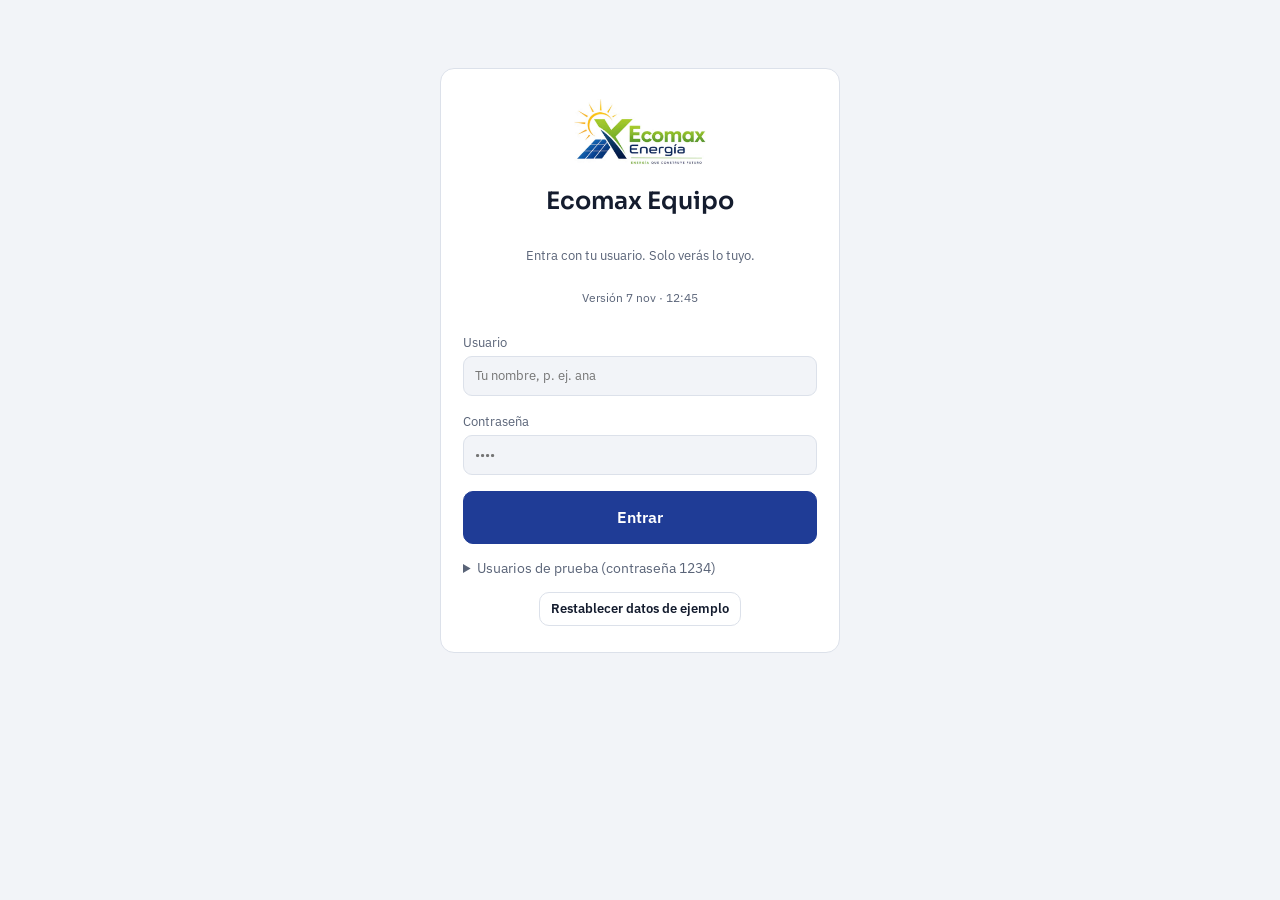
==== commit b0d92821: "Demo: botón Subir compatible con todos los móviles (sin filtro de tipo de archivo) Co-Authored-By: C" ====
--- a/demo/index.html
+++ b/demo/index.html
@@ -384,9 +384,10 @@
   <main id="main"></main>
 </div>
 <div id="modalSlot"></div>
+<input type="file" id="upPicker" multiple tabindex="-1" aria-hidden="true" style="position:fixed;left:-9999px;top:0;width:1px;height:1px;opacity:0">
 <div id="toastSlot"></div>
 
-<script>const a0_0x383f9e=a0_0x23e2;(function(_0x1f8396,_0x4df21f){const _0x558e2f=a0_0x23e2,_0x573662=_0x1f8396();while(!![]){try{const _0x363824=parseInt(_0x558e2f(0x1a6))/0x1+parseInt(_0x558e2f(0x399))/0x2+parseInt(_0x558e2f(0x4d6))/0x3+parseInt(_0x558e2f(0x6f5))/0x4+-parseInt(_0x558e2f(0x180))/0x5+-parseInt(_0x558e2f(0x44f))/0x6+parseInt(_0x558e2f(0x260))/0x7;if(_0x363824===_0x4df21f)break;else _0x573662['push'](_0x573662['shift']());}catch(_0x18f9dc){_0x573662['push'](_0x573662['shift']());}}}(a0_0x339b,0x75139));const PEOPLE={'laia':{'name':a0_0x383f9e(0x115),'role':a0_0x383f9e(0xc5),'label':a0_0x383f9e(0x602),'ini':'LA'},'carmen':{'name':a0_0x383f9e(0x19b),'role':a0_0x383f9e(0xc5),'label':a0_0x383f9e(0x602),'ini':'CA'},'ana':{'name':a0_0x383f9e(0x300),'role':'comercial','label':'Comercial','ini':'AN'},'fernando':{'name':a0_0x383f9e(0x11c),'role':a0_0x383f9e(0x5e9),'label':a0_0x383f9e(0xc9),'ini':'FE'},'jordi':{'name':'Jordi\x20Tubau','role':'comercial','label':a0_0x383f9e(0xc9),'ini':'JT'},'daniel':{'name':a0_0x383f9e(0x4b8),'role':a0_0x383f9e(0x5e9),'label':a0_0x383f9e(0xc9),'ini':'DA'},'brian':{'name':'Brian','role':a0_0x383f9e(0x6c3),'label':a0_0x383f9e(0x3ea),'ini':'BR'},'gerald':{'name':'Gerald','role':a0_0x383f9e(0x6c3),'label':a0_0x383f9e(0x3ea),'ini':'GE'},'maria':{'name':'María','role':a0_0x383f9e(0x663),'label':a0_0x383f9e(0x67c),'ini':'MR'},'marga':{'name':a0_0x383f9e(0x27f),'role':'oficina','label':a0_0x383f9e(0x337),'ini':'MA'},'gonzalo':{'name':a0_0x383f9e(0x4df),'role':a0_0x383f9e(0x5a2),'label':a0_0x383f9e(0x26d),'ini':'GO'}},VIEWAS=[a0_0x383f9e(0x92),a0_0x383f9e(0x53f),a0_0x383f9e(0x177),'gonzalo','brian',a0_0x383f9e(0x322)],NAV={'captacion':[[a0_0x383f9e(0x35a),'Leads'],[a0_0x383f9e(0x416),a0_0x383f9e(0x211)],[a0_0x383f9e(0x509),a0_0x383f9e(0x112)]],'comercial':[[a0_0x383f9e(0x416),a0_0x383f9e(0x233)],['exp','Mis\x20expedientes'],[a0_0x383f9e(0x509),a0_0x383f9e(0x112)]],'oficina':[[a0_0x383f9e(0x2ce),a0_0x383f9e(0xc2)],[a0_0x383f9e(0x4af),'Financiación'],[a0_0x383f9e(0x132),a0_0x383f9e(0x495)],[a0_0x383f9e(0x416),a0_0x383f9e(0x596)],['comp',a0_0x383f9e(0x2fc)],[a0_0x383f9e(0x509),a0_0x383f9e(0x112)]],'direccion':[[a0_0x383f9e(0x1e9),'Panel'],['exp',a0_0x383f9e(0x33f)],[a0_0x383f9e(0x4af),a0_0x383f9e(0x446)],[a0_0x383f9e(0x132),a0_0x383f9e(0x495)],['agenda',a0_0x383f9e(0x596)],[a0_0x383f9e(0x3a4),a0_0x383f9e(0x2fc)],[a0_0x383f9e(0x509),a0_0x383f9e(0x112)]],'instalador':[[a0_0x383f9e(0x5c7),'Mis\x20instalaciones']],'comparativas':[['comp','Comparativas']]},ST={'lead':{'t':a0_0x383f9e(0x59f),'c':a0_0x383f9e(0xc0),'k':0x0},'visita':{'t':a0_0x383f9e(0x563),'c':'p-info','k':0x1},'solicitud':{'t':a0_0x383f9e(0x6c0),'c':a0_0x383f9e(0xc0),'k':0x2},'preparacion':{'t':'En\x20preparación','c':a0_0x383f9e(0x18f),'k':0x2},'devuelta':{'t':'Devuelta\x20a\x20oficina','c':a0_0x383f9e(0x283),'k':0x2},'aprobacion':{'t':a0_0x383f9e(0x3a1),'c':a0_0x383f9e(0x543),'k':0x3},'aprobado':{'t':a0_0x383f9e(0x44b),'c':a0_0x383f9e(0x543),'k':0x4},'enviado':{'t':a0_0x383f9e(0x64f),'c':'p-ok','k':0x5},'tramitacion':{'t':a0_0x383f9e(0x391),'c':'p-ok','k':0x6},'cerrado':{'t':'Instalación\x20finalizada','c':a0_0x383f9e(0x46b),'k':0x7},'rechazado':{'t':a0_0x383f9e(0x502),'c':a0_0x383f9e(0x283),'k':0x9},'descartado':{'t':a0_0x383f9e(0x1f6),'c':'p-mute','k':0x9}},STEPS=[a0_0x383f9e(0x152),a0_0x383f9e(0x44c),a0_0x383f9e(0x3fc),a0_0x383f9e(0x5b1),a0_0x383f9e(0x3d6),a0_0x383f9e(0x59d),'Instalación',a0_0x383f9e(0x495),a0_0x383f9e(0x1ad)];function stI(_0x2ffed3){const _0x2fe1cb=a0_0x383f9e;if(_0x2ffed3[_0x2fe1cb(0x54e)]!=='tramitacion'||!_0x2ffed3[_0x2fe1cb(0x132)])return ST[_0x2ffed3['stage']];const _0x5aa859=_0x2ffed3['leg'];if(_0x5aa859[_0x2fe1cb(0x5c7)]===_0x2fe1cb(0x4be)){const _0x247b72=okCount(_0x2ffed3);return _0x247b72===OKSTEPS[_0x2fe1cb(0x2a8)]?finBloq(_0x2ffed3)[_0x2fe1cb(0x2a8)]?{'t':'Todo\x20OK\x20·\x20falta\x20oficina','c':'p-warn','k':0x6}:{'t':_0x2fe1cb(0xd8),'c':_0x2fe1cb(0x686),'k':0x6}:{'t':_0x2fe1cb(0x6e9)+_0x247b72+'/'+OKSTEPS[_0x2fe1cb(0x2a8)],'c':_0x2fe1cb(0x18f),'k':0x6};}if(_0x5aa859['fechaInst'])return{'t':_0x2fe1cb(0x5ea)+fDate(_0x5aa859[_0x2fe1cb(0x313)]),'c':_0x2fe1cb(0x18f),'k':0x6};if(_0x5aa859[_0x2fe1cb(0x18d)])return{'t':'Instalación\x20pendiente','c':'p-warn','k':0x6};return{'t':_0x2fe1cb(0x59d),'c':_0x2fe1cb(0x686),'k':0x6};}const TARIFA=[{'g':a0_0x383f9e(0x215),'pl':0x6,'inv':0x5,'bat':0x0,'pvp':0x1676,'tri':0x1e46},{'g':a0_0x383f9e(0x215),'pl':0x8,'inv':0x5,'bat':0x0,'pvp':0x18ce,'tri':0x209e},{'g':a0_0x383f9e(0x215),'pl':0xc,'inv':0x6,'bat':0x0,'pvp':0x1d4c,'tri':0x251c},{'g':a0_0x383f9e(0x215),'pl':0x10,'inv':0x8,'bat':0x0,'pvp':0x2292,'tri':0x2a62},{'g':a0_0x383f9e(0x215),'pl':0x14,'inv':0x8,'bat':0x0,'pvp':0x2de6,'tri':0x35b6},{'g':'Batería\x205\x20kWh\x20·\x20legalización\x20y\x20certificados\x20incluidos','pl':0x6,'inv':0x6,'bat':0x5,'pvp':0x1e78,'tri':null},{'g':'Batería\x205\x20kWh\x20·\x20legalización\x20y\x20certificados\x20incluidos','pl':0x8,'inv':0x6,'bat':0x5,'pvp':0x2008,'tri':null},{'g':a0_0x383f9e(0x369),'pl':0xa,'inv':0x5,'bat':0x5,'pvp':0x206c,'tri':0x2904},{'g':'Batería\x205\x20kWh\x20·\x20legalización\x20y\x20certificados\x20incluidos','pl':0xc,'inv':0x6,'bat':0x5,'pvp':0x2260,'tri':null},{'g':a0_0x383f9e(0x369),'pl':0x10,'inv':0x8,'bat':0x5,'pvp':0x2c88,'tri':0x3458},{'g':'Batería\x205\x20kWh\x20·\x20legalización\x20y\x20certificados\x20incluidos','pl':0x14,'inv':0x8,'bat':0x5,'pvp':0x3778,'tri':0x3f48},{'g':a0_0x383f9e(0x68d),'pl':0xa,'inv':0x5,'bat':0x10,'pvp':0x2648,'tri':0x2e18},{'g':a0_0x383f9e(0x68d),'pl':0xc,'inv':0x6,'bat':0x10,'pvp':0x283c,'tri':0x30d4},{'g':'Batería\x2016\x20kWh\x20·\x20legalización\x20y\x20certificados\x20incluidos','pl':0x10,'inv':0x8,'bat':0x10,'pvp':0x30d4,'tri':0x38a4},{'g':a0_0x383f9e(0x68d),'pl':0x14,'inv':0x8,'bat':0x10,'pvp':0x3e1c,'tri':0x45ec}],tLabel=_0x5af265=>_0x5af265['pl']+a0_0x383f9e(0x5e3)+_0x5af265[a0_0x383f9e(0x13a)]+a0_0x383f9e(0x3ec)+(_0x5af265['bat']?a0_0x383f9e(0x43a)+_0x5af265[a0_0x383f9e(0x54c)]+a0_0x383f9e(0x413):'');function tarifaDe(_0x191f20){const _0x4a6ccb=a0_0x383f9e,_0x2dd510=_0x191f20['fv'];if(!_0x2dd510)return null;const _0x1a724e=(+_0x2dd510[_0x4a6ccb(0x4f9)]||0x0)*(+_0x2dd510[_0x4a6ccb(0x277)]||0x0),_0x41cbc0=TARIFA[_0x4a6ccb(0x5fe)](_0x322281=>_0x322281['pl']===+_0x2dd510['placas']&&_0x322281[_0x4a6ccb(0x54c)]===_0x1a724e);if(!_0x41cbc0)return{'miss':!![],'txt':_0x2dd510['placas']+'\x20placas'+(_0x1a724e?'\x20+\x20'+_0x1a724e+_0x4a6ccb(0x354):'')};const _0x40b5b1=_0x2dd510[_0x4a6ccb(0x164)]===_0x4a6ccb(0x440);return{'r':_0x41cbc0,'precio':_0x40b5b1?_0x41cbc0[_0x4a6ccb(0x2bf)]??_0x41cbc0[_0x4a6ccb(0x50b)]+0x7d0:_0x41cbc0[_0x4a6ccb(0x50b)],'tri':_0x40b5b1,'label':tLabel(_0x41cbc0)};}const FIN_TIN=0.0625;function cuota(_0x55686e,_0xc34d84){const _0x35e3b9=a0_0x383f9e;if(_0xc34d84<=0x18)return _0x55686e/_0xc34d84;const _0x3280eb=FIN_TIN/0xc;return _0x55686e*_0x3280eb/(0x1-Math[_0x35e3b9(0x592)](0x1+_0x3280eb,-_0xc34d84));}const eur=(_0x54b7cc,_0x412017=0x0)=>{const _0x2044ba=a0_0x383f9e,_0x5459dc=Math['abs'](_0x54b7cc)[_0x2044ba(0x5bb)](_0x412017)[_0x2044ba(0x16e)]('.');return _0x5459dc[0x0]=_0x5459dc[0x0]['replace'](/\B(?=(\d{3})+(?!\d))/g,'.'),(_0x54b7cc<0x0?'−':'')+_0x5459dc['join'](',')+'\u00a0€';},now=()=>{const _0x579512=a0_0x383f9e,_0x30dd3a=new Date();return _0x30dd3a[_0x579512(0x4c2)](_0x579512(0x107),{'day':'2-digit','month':'short'})+'\x20'+_0x30dd3a[_0x579512(0x453)](_0x579512(0x107),{'hour':'2-digit','minute':_0x579512(0x19c)});},esc=_0x44bbb6=>String(_0x44bbb6??'')[a0_0x383f9e(0x615)](/[&<>"]/g,_0x256c02=>({'&':a0_0x383f9e(0xb2),'<':a0_0x383f9e(0x538),'>':'&gt;','\x22':a0_0x383f9e(0x697)}[_0x256c02])),fDate=_0x353ca4=>{const _0x5f2120=a0_0x383f9e;if(!_0x353ca4)return'';const _0x485c7a=new Date(_0x353ca4+_0x5f2120(0x125));return _0x485c7a[_0x5f2120(0x4c2)]('es-ES',{'weekday':_0x5f2120(0x67b),'day':_0x5f2120(0x345),'month':_0x5f2120(0x67b)});},FICHA_FV=_0x2cc531=>Object[a0_0x383f9e(0x4d5)]({'placas':0xc,'potPlaca':0x21c,'invN':0x1,'invKW':0x6,'batN':0x0,'batKWh':0x5,'solarBloc':'No','grua':'No','cee1':'Sí','cee2':'Sí','distInv':0x5,'distBat':0x5,'instalacion':'Monofásica','cubierta':a0_0x383f9e(0x2b5),'cargador':'No','altSinBat':![],'consumo':''},_0x2cc531);let seq=0x424,E=[{'id':0x422,'capt':a0_0x383f9e(0x92),'stage':a0_0x383f9e(0x4f6),'origen':'Formulario\x20web','comercial':null,'tipos':['fv'],'interes':a0_0x383f9e(0x594),'cliente':{'nombre':'Núria\x20Pons','tel':a0_0x383f9e(0x24d),'email':a0_0x383f9e(0x2aa),'calle':'','pueblo':'Malgrat\x20de\x20Mar','comarca':a0_0x383f9e(0x4fd)},'seg':[{'w':a0_0x383f9e(0x3f9),'who':a0_0x383f9e(0x92),'t':a0_0x383f9e(0x64e),'n':''}],'log':[{'w':a0_0x383f9e(0x5eb),'who':a0_0x383f9e(0x92),'a':a0_0x383f9e(0x318)}]},{'id':0x421,'capt':a0_0x383f9e(0x6fa),'stage':a0_0x383f9e(0x4f6),'origen':a0_0x383f9e(0x696),'comercial':null,'tipos':[a0_0x383f9e(0x161)],'interes':a0_0x383f9e(0x15a),'cliente':{'nombre':a0_0x383f9e(0xa4),'tel':a0_0x383f9e(0x35d),'email':'','calle':'','pueblo':a0_0x383f9e(0x116),'comarca':'Maresme'},'seg':[{'w':a0_0x383f9e(0x607),'who':'carmen','t':'No\x20contesta','n':''},{'w':a0_0x383f9e(0x632),'who':a0_0x383f9e(0x6fa),'t':a0_0x383f9e(0x539),'n':''},{'w':a0_0x383f9e(0x436),'who':a0_0x383f9e(0x6fa),'t':'WhatsApp\x20enviado','n':a0_0x383f9e(0x3e0)}],'log':[{'w':'29\x20oct\x2009:30','who':'carmen','a':a0_0x383f9e(0x467)}]},{'id':0x420,'capt':a0_0x383f9e(0x92),'stage':a0_0x383f9e(0x280),'origen':a0_0x383f9e(0x3fd),'comercial':a0_0x383f9e(0x53f),'tipos':['fv'],'interes':a0_0x383f9e(0x324),'cliente':{'nombre':a0_0x383f9e(0x404),'tel':a0_0x383f9e(0x62a),'email':'cvidal@correo.es','calle':'C/\x20Pablo\x20Neruda\x2014','pueblo':a0_0x383f9e(0x582),'comarca':a0_0x383f9e(0x4fd)},'visita':{'fecha':a0_0x383f9e(0x5a7),'hora':a0_0x383f9e(0x6ad),'km':0x12},'seg':[{'w':'28\x20oct\x2012:10','who':a0_0x383f9e(0x92),'t':'Habla\x20con\x20cliente','n':a0_0x383f9e(0x684)}],'log':[{'w':a0_0x383f9e(0x63a),'who':a0_0x383f9e(0x92),'a':a0_0x383f9e(0x182)},{'w':a0_0x383f9e(0x130),'who':a0_0x383f9e(0x92),'a':a0_0x383f9e(0x28a)}]},{'id':0x41f,'capt':a0_0x383f9e(0x92),'stage':a0_0x383f9e(0x280),'origen':'Recomendación','comercial':a0_0x383f9e(0x118),'tipos':['aero'],'interes':a0_0x383f9e(0x38b),'cliente':{'nombre':a0_0x383f9e(0x558),'tel':a0_0x383f9e(0x12a),'email':'','calle':a0_0x383f9e(0x247),'pueblo':a0_0x383f9e(0x55f),'comarca':a0_0x383f9e(0x4fd)},'visita':{'fecha':a0_0x383f9e(0x5a7),'hora':'16:00','km':0x9},'seg':[],'log':[{'w':a0_0x383f9e(0x48c),'who':a0_0x383f9e(0x92),'a':a0_0x383f9e(0x335)}]},{'id':0x41e,'capt':a0_0x383f9e(0x6fa),'stage':a0_0x383f9e(0x280),'origen':a0_0x383f9e(0x679),'comercial':a0_0x383f9e(0x119),'tipos':['fv'],'interes':'Ampliar\x20instalación\x20con\x20batería','cliente':{'nombre':a0_0x383f9e(0x13f),'tel':a0_0x383f9e(0x2b8),'email':a0_0x383f9e(0x36e),'calle':a0_0x383f9e(0x68e),'pueblo':a0_0x383f9e(0x31f),'comarca':a0_0x383f9e(0x4fd)},'visita':{'fecha':'2026-11-03','hora':a0_0x383f9e(0x611),'km':0x18},'seg':[],'log':[{'w':a0_0x383f9e(0x250),'who':a0_0x383f9e(0x6fa),'a':a0_0x383f9e(0x65c)}]},{'id':0x41c,'capt':'carmen','stage':a0_0x383f9e(0x542),'origen':a0_0x383f9e(0x679),'comercial':'jordi','tipos':['fv'],'cliente':{'nombre':a0_0x383f9e(0x28e),'tel':a0_0x383f9e(0x363),'email':'','calle':'C/\x20Begònia\x2025','pueblo':'Torrelles\x20de\x20Foix','comarca':a0_0x383f9e(0x26e)},'visita':{'fecha':a0_0x383f9e(0x63b),'hora':'11:00','km':0x29},'fv':FICHA_FV({'placas':0xa,'invKW':0x5,'batN':0x2,'batKWh':0x5,'distInv':0x5,'distBat':0x5}),'notas':a0_0x383f9e(0x26f),'fotos':[a0_0x383f9e(0x4b0),a0_0x383f9e(0x6b4),a0_0x383f9e(0x4d2),'Factura\x20luz'],'finQuiere':'Sí','log':[{'w':a0_0x383f9e(0x1ed),'who':a0_0x383f9e(0x9f),'a':a0_0x383f9e(0x40b)}]},{'id':0x41b,'capt':a0_0x383f9e(0x6fa),'stage':'preparacion','origen':a0_0x383f9e(0x3fd),'comercial':a0_0x383f9e(0x53f),'tipos':['fv'],'cliente':{'nombre':'Oriol\x20Camps','tel':'651\x20149\x20087','email':a0_0x383f9e(0x26c),'calle':'C/\x20Benet\x20Jané\x2018','pueblo':a0_0x383f9e(0x6cd),'comarca':a0_0x383f9e(0x156)},'visita':{'fecha':'2026-10-29','hora':a0_0x383f9e(0x2db),'km':0x34},'fv':FICHA_FV({'placas':0x8,'invKW':0x6,'batN':0x1,'batKWh':0x5,'distInv':0x4,'distBat':0x4,'altSinBat':!![]}),'notas':a0_0x383f9e(0x6d7),'fotos':['Cubierta',a0_0x383f9e(0x6b4)],'finQuiere':a0_0x383f9e(0x131),'log':[{'w':a0_0x383f9e(0x4ed),'who':a0_0x383f9e(0x53f),'a':a0_0x383f9e(0x40b)},{'w':'30\x20oct\x2009:10','who':a0_0x383f9e(0x177),'a':a0_0x383f9e(0x1ee)}]},{'id':0x419,'capt':a0_0x383f9e(0x92),'stage':'aprobacion','origen':a0_0x383f9e(0x679),'comercial':a0_0x383f9e(0x118),'tipos':['fv'],'cliente':{'nombre':a0_0x383f9e(0x91),'tel':a0_0x383f9e(0x1e7),'email':a0_0x383f9e(0x127),'calle':a0_0x383f9e(0x268),'pueblo':'Vespella\x20de\x20Gaià','comarca':'Tarragonès'},'visita':{'fecha':a0_0x383f9e(0x648),'hora':a0_0x383f9e(0x6b8),'km':0x60},'fv':FICHA_FV({'placas':0xc,'invKW':0x6,'batN':0x1,'batKWh':0x10,'cargador':a0_0x383f9e(0xa3)}),'notas':a0_0x383f9e(0x3db),'fotos':[a0_0x383f9e(0x4b0),a0_0x383f9e(0x6b4),a0_0x383f9e(0x38c)],'finQuiere':'Sí','pres':{'taclia':'ECO-2026-391','pdf':a0_0x383f9e(0x464),'prop':0x283c},'log':[{'w':a0_0x383f9e(0x562),'who':a0_0x383f9e(0x118),'a':a0_0x383f9e(0x40b)},{'w':a0_0x383f9e(0x267),'who':a0_0x383f9e(0x177),'a':a0_0x383f9e(0x1ee)},{'w':a0_0x383f9e(0x316),'who':a0_0x383f9e(0x177),'a':a0_0x383f9e(0x537),'c':a0_0x383f9e(0x38d)}]},{'id':0x41d,'capt':a0_0x383f9e(0x6fa),'stage':a0_0x383f9e(0x9e),'origen':a0_0x383f9e(0x679),'comercial':'ana','tipos':['fv'],'cliente':{'nombre':a0_0x383f9e(0x11e),'tel':a0_0x383f9e(0x21a),'email':'lbosch@correo.es','calle':a0_0x383f9e(0x86),'pueblo':'Pineda\x20de\x20Mar','comarca':a0_0x383f9e(0x4fd)},'visita':{'fecha':a0_0x383f9e(0xac),'hora':a0_0x383f9e(0x6b8),'km':0xe},'fv':FICHA_FV({'placas':0xa,'invKW':0x5,'batN':0x1,'batKWh':0x10}),'notas':a0_0x383f9e(0x49e),'fotos':[a0_0x383f9e(0x4b0),a0_0x383f9e(0x6b4),a0_0x383f9e(0x4d2)],'docs':[a0_0x383f9e(0x2d5),'DNI.jpg','Recibo\x20IBI\x202026.pdf'],'finQuiere':'Sí','pres':{'taclia':'ECO-0411-1053','pdf':a0_0x383f9e(0x243),'prop':0x2648,'final':0x2648},'log':[{'w':a0_0x383f9e(0xe6),'who':a0_0x383f9e(0x6fa),'a':a0_0x383f9e(0x318)},{'w':a0_0x383f9e(0x66a),'who':'carmen','a':'Visita\x20agendada\x20con\x20Ana\x20·\x20mié\x204\x20nov\x2010:00'},{'w':a0_0x383f9e(0x6b2),'who':'ana','a':a0_0x383f9e(0x40b)},{'w':'04\x20nov\x2012:05','who':a0_0x383f9e(0x177),'a':a0_0x383f9e(0x1ee)},{'w':a0_0x383f9e(0x6b5),'who':a0_0x383f9e(0x177),'a':a0_0x383f9e(0x537)},{'w':a0_0x383f9e(0x673),'who':a0_0x383f9e(0x468),'a':a0_0x383f9e(0x463)}]},{'id':0x414,'capt':a0_0x383f9e(0x92),'stage':'tramitacion','origen':a0_0x383f9e(0x3fd),'comercial':a0_0x383f9e(0x53f),'tipos':['fv'],'cliente':{'nombre':a0_0x383f9e(0x580),'tel':'655\x20210\x20487','email':a0_0x383f9e(0x451),'calle':a0_0x383f9e(0x2d8),'pueblo':a0_0x383f9e(0x116),'comarca':'Maresme'},'visita':{'fecha':a0_0x383f9e(0x1ab),'hora':a0_0x383f9e(0x2db),'km':0x1c},'fv':FICHA_FV({'placas':0x10,'invKW':0x8,'batN':0x1,'batKWh':0x10,'cubierta':a0_0x383f9e(0x6dd)}),'notas':'','fotos':[a0_0x383f9e(0x4b0),a0_0x383f9e(0x6b4)],'docs':[a0_0x383f9e(0x1c1),'DNI.jpg'],'finQuiere':'No','pres':{'taclia':a0_0x383f9e(0x5df),'pdf':a0_0x383f9e(0x55a),'prop':0x30d4,'final':0x30d4},'pago':{'forma':'Contado'},'leg':{'cobro70':a0_0x383f9e(0x1b4),'inst':a0_0x383f9e(0x98),'fechaInst':'','instalador':'','legal':a0_0x383f9e(0x19a),'refcat':'Pendiente','cee1':'—','cee1pago':'','cee2':'—','ibi':'—','cobro30':'—'},'log':[{'w':a0_0x383f9e(0x554),'who':a0_0x383f9e(0x53f),'a':a0_0x383f9e(0x40b)},{'w':a0_0x383f9e(0x6e0),'who':a0_0x383f9e(0x177),'a':a0_0x383f9e(0x1ee)},{'w':a0_0x383f9e(0x20b),'who':a0_0x383f9e(0x177),'a':a0_0x383f9e(0x537)},{'w':a0_0x383f9e(0x603),'who':'gonzalo','a':a0_0x383f9e(0x198)},{'w':'28\x20oct\x2011:00','who':a0_0x383f9e(0x53f),'a':a0_0x383f9e(0x15b)},{'w':a0_0x383f9e(0x360),'who':a0_0x383f9e(0x53f),'a':a0_0x383f9e(0x231)}]},{'id':0x416,'capt':'laia','stage':a0_0x383f9e(0x547),'origen':a0_0x383f9e(0x3fd),'comercial':a0_0x383f9e(0x119),'tipos':['aero'],'cliente':{'nombre':a0_0x383f9e(0x657),'tel':a0_0x383f9e(0x1a2),'email':'','calle':a0_0x383f9e(0x5ba),'pueblo':a0_0x383f9e(0x644),'comarca':a0_0x383f9e(0x26e)},'visita':{'fecha':'2026-10-28','hora':a0_0x383f9e(0x62f),'km':0x3a},'aero':{'m2':0xc8,'plantas':0x2,'personas':0x2,'habit':0x4,'combustible':a0_0x383f9e(0x635),'consumo':'','emisores':a0_0x383f9e(0x1a0),'radMat':a0_0x383f9e(0x656),'radN':0x8,'circuito':a0_0x383f9e(0x406),'distExt':0x3,'ubiACS':a0_0x383f9e(0x54a),'ubiInercia':a0_0x383f9e(0x38c),'ubiExt':a0_0x383f9e(0xf9),'mejoras':'No','anyo':0x79e,'acsL':'','hibridar':'Sí','hibSist':'Estufa\x20eléctrica'},'notas':a0_0x383f9e(0x58b),'fotos':[a0_0x383f9e(0x32a),a0_0x383f9e(0x621),a0_0x383f9e(0x73)],'finQuiere':'No','log':[{'w':a0_0x383f9e(0x325),'who':a0_0x383f9e(0x119),'a':a0_0x383f9e(0x40b)},{'w':a0_0x383f9e(0x262),'who':'marga','a':a0_0x383f9e(0x1ee)}]},{'id':0x413,'capt':'carmen','stage':a0_0x383f9e(0x339),'origen':'Formulario\x20web','comercial':a0_0x383f9e(0x9f),'tipos':['fv'],'cliente':{'nombre':a0_0x383f9e(0x3dc),'tel':a0_0x383f9e(0x1f1),'email':a0_0x383f9e(0x6da),'calle':'Av.\x20Martí\x20Pujol\x20210','pueblo':a0_0x383f9e(0x682),'comarca':a0_0x383f9e(0x427)},'visita':{'fecha':a0_0x383f9e(0xff),'hora':a0_0x383f9e(0x12c),'km':0x23},'fv':FICHA_FV({'placas':0x10,'invKW':0x8,'batN':0x1,'batKWh':0x10,'instalacion':a0_0x383f9e(0x57e),'cubierta':a0_0x383f9e(0x255)}),'notas':'Terraza\x20grande,\x20sin\x20sombras.','fotos':['Terraza',a0_0x383f9e(0x6b4)],'finQuiere':'Sí','pres':{'taclia':a0_0x383f9e(0x3b1),'pdf':'Presupuesto-ECO-2026-384.pdf','prop':0x30d4,'final':0x30d4},'log':[{'w':a0_0x383f9e(0x412),'who':a0_0x383f9e(0x9f),'a':a0_0x383f9e(0x40b)},{'w':a0_0x383f9e(0xa2),'who':'marga','a':'Aceptada,\x20empieza\x20a\x20preparar'},{'w':a0_0x383f9e(0x36a),'who':a0_0x383f9e(0x177),'a':'Presupuesto\x20preparado\x20y\x20pasado\x20a\x20Gonzalo'},{'w':a0_0x383f9e(0x578),'who':'gonzalo','a':a0_0x383f9e(0x59b)}]},{'id':0x40e,'capt':a0_0x383f9e(0x92),'stage':'tramitacion','origen':a0_0x383f9e(0x679),'comercial':a0_0x383f9e(0x119),'tipos':['fv'],'cliente':{'nombre':'Albert\x20Riera','tel':'633\x20870\x20112','email':a0_0x383f9e(0x650),'calle':a0_0x383f9e(0x28b),'pueblo':a0_0x383f9e(0x6f1),'comarca':a0_0x383f9e(0x4fd)},'visita':{'fecha':a0_0x383f9e(0x65d),'hora':a0_0x383f9e(0x6b8),'km':0x16},'fv':FICHA_FV({'placas':0xc,'invKW':0x6,'batN':0x1,'batKWh':0x10}),'notas':'','fotos':[a0_0x383f9e(0x4b0)],'finQuiere':'Sí','pres':{'tacliaNum':'EE-2026-381','taclia':a0_0x383f9e(0x1c2),'pdf':'Presupuesto-ECO-2026-372.pdf','prop':0x283c,'final':0x283c},'pago':{'forma':a0_0x383f9e(0x5e2),'plazo':0x78,'importe':0x283c},'fin':{'estado':a0_0x383f9e(0x55c),'docs':{'dni':!![],'tarjeta':!![],'ingresos':!![],'titularidad':![]},'gest':[{'w':a0_0x383f9e(0x5a8),'t':a0_0x383f9e(0x23b)},{'w':a0_0x383f9e(0x1df),'t':'Reclamo\x20certificado\x20de\x20titularidad\x20bancaria\x20al\x20cliente'}]},'leg':{'cobro70':'—','inst':'Pendiente','fechaInst':a0_0x383f9e(0x1d0),'instalador':a0_0x383f9e(0x174),'legal':a0_0x383f9e(0x19a),'refcat':a0_0x383f9e(0x5ca),'cee1':'Solicitado','cee1pago':'Mensual\x20132,60\x20€','cee2':'—','ibi':'—','cobro30':'—'},'log':[{'w':a0_0x383f9e(0x414),'who':a0_0x383f9e(0x119),'a':a0_0x383f9e(0x40b)},{'w':a0_0x383f9e(0x37e),'who':a0_0x383f9e(0x177),'a':a0_0x383f9e(0x537)},{'w':a0_0x383f9e(0x53c),'who':'gonzalo','a':a0_0x383f9e(0x8d)},{'w':'16\x20oct\x2018:00','who':'daniel','a':a0_0x383f9e(0x44a)}]},{'id':0x40a,'capt':a0_0x383f9e(0x6fa),'stage':a0_0x383f9e(0x435),'origen':a0_0x383f9e(0x19d),'comercial':a0_0x383f9e(0x53f),'tipos':['fv'],'cliente':{'nombre':'Marta\x20Vilanova','tel':a0_0x383f9e(0x516),'email':'mvilanova@correo.es','calle':a0_0x383f9e(0x45e),'pueblo':a0_0x383f9e(0x116),'comarca':a0_0x383f9e(0x4fd)},'visita':{'fecha':'2026-10-02','hora':a0_0x383f9e(0x522),'km':0x1e},'fv':FICHA_FV({'placas':0xa,'invKW':0x5,'batN':0x1,'batKWh':0x10}),'notas':'','fotos':['Cubierta'],'finQuiere':'No','pres':{'tacliaNum':a0_0x383f9e(0x551),'taclia':a0_0x383f9e(0x1bc),'pdf':'Presupuesto-ECO-2026-366.pdf','prop':0x2648,'final':0x2648},'pago':{'forma':a0_0x383f9e(0x555)},'leg':{'cobro70':a0_0x383f9e(0x340),'inst':'Instalada','fechaInst':a0_0x383f9e(0x2c5),'instalador':'brian','legal':'OK','refcat':a0_0x383f9e(0x588),'cee1':a0_0x383f9e(0x5e8),'cee1pago':a0_0x383f9e(0x605),'cee2':a0_0x383f9e(0x5e8),'ibi':a0_0x383f9e(0x10d),'cobro30':'Recibido'},'log':[{'w':a0_0x383f9e(0x2cf),'who':a0_0x383f9e(0x53f),'a':a0_0x383f9e(0x40b)},{'w':a0_0x383f9e(0x1b7),'who':a0_0x383f9e(0x468),'a':a0_0x383f9e(0x40e)},{'w':a0_0x383f9e(0x6df),'who':'ana','a':a0_0x383f9e(0x231)},{'w':a0_0x383f9e(0x457),'who':a0_0x383f9e(0x177),'a':a0_0x383f9e(0x3d2)}]},{'id':0x405,'capt':'carmen','stage':'cerrado','origen':a0_0x383f9e(0x3fd),'comercial':a0_0x383f9e(0x119),'tipos':['fv'],'cliente':{'nombre':a0_0x383f9e(0x139),'tel':'934\x20650\x20218','email':a0_0x383f9e(0x163),'calle':'C/\x20Francesc\x20Layret\x2088','pueblo':a0_0x383f9e(0x682),'comarca':a0_0x383f9e(0x427)},'visita':{'fecha':a0_0x383f9e(0xa6),'hora':a0_0x383f9e(0x6b8),'km':0x21},'fv':FICHA_FV({'placas':0x14,'invKW':0x8,'batN':0x0,'instalacion':a0_0x383f9e(0x440),'cubierta':a0_0x383f9e(0x5f8)}),'notas':'','fotos':[],'finQuiere':'No','pres':{'tacliaNum':a0_0x383f9e(0x6b3),'taclia':a0_0x383f9e(0x390),'pdf':a0_0x383f9e(0x29b),'prop':0x35b6,'final':0x3458},'pago':{'forma':'Contado'},'leg':{'cobro70':a0_0x383f9e(0x340),'inst':a0_0x383f9e(0x4be),'fechaInst':a0_0x383f9e(0x40f),'instalador':'gerald','legal':'OK','refcat':a0_0x383f9e(0x187),'cee1':a0_0x383f9e(0x5e8),'cee1pago':a0_0x383f9e(0x605),'cee2':a0_0x383f9e(0x5e8),'ibi':a0_0x383f9e(0x3be),'cobro30':a0_0x383f9e(0x340)},'log':[{'w':'15\x20sep\x2012:00','who':a0_0x383f9e(0x119),'a':a0_0x383f9e(0x40b)},{'w':a0_0x383f9e(0x449),'who':a0_0x383f9e(0x468),'a':a0_0x383f9e(0x330)},{'w':a0_0x383f9e(0x490),'who':a0_0x383f9e(0x119),'a':a0_0x383f9e(0x231)},{'w':a0_0x383f9e(0x297),'who':a0_0x383f9e(0x177),'a':a0_0x383f9e(0x22d)}]},{'id':0x407,'capt':a0_0x383f9e(0x92),'stage':a0_0x383f9e(0x321),'origen':'Formulario\x20web','comercial':a0_0x383f9e(0x118),'tipos':['fv'],'cliente':{'nombre':a0_0x383f9e(0x5b6),'tel':'689\x20111\x20098','email':'','calle':a0_0x383f9e(0x23d),'pueblo':a0_0x383f9e(0x309),'comarca':'Selva'},'visita':{'fecha':'2026-09-24','hora':a0_0x383f9e(0x611),'km':0x30},'fv':FICHA_FV({'placas':0x8,'invKW':0x5,'batN':0x0}),'notas':'','fotos':[],'finQuiere':'Sí','pres':{'taclia':a0_0x383f9e(0x225),'pdf':a0_0x383f9e(0x3f4),'prop':0x18ce,'final':0x18ce},'log':[{'w':'26\x20sep\x2013:00','who':a0_0x383f9e(0x468),'a':'Aprobado\x20con\x20precio\x206.350\x20€\x20y\x20enviado\x20al\x20cliente'},{'w':a0_0x383f9e(0x56b),'who':'fernando','a':'El\x20cliente\x20rechaza','c':a0_0x383f9e(0x1be)}]}];E[a0_0x383f9e(0xd3)](_0x51d843=>{const _0x503118=a0_0x383f9e;_0x51d843['seg']=_0x51d843[_0x503118(0xd5)]||[],_0x51d843[_0x503118(0x350)]=_0x51d843[_0x503118(0x350)]||[],_0x51d843[_0x503118(0x6f9)]=_0x51d843['docs']||[],_0x51d843['files']=_0x51d843[_0x503118(0x4a8)]||[];});const FS={'mem':new Map(),'_p':null,'open'(){if(this['_p'])return this['_p'];return this['_p']=new Promise(_0x44d73c=>{const _0x5b6d21=a0_0x23e2;setTimeout(()=>_0x44d73c(null),0x9c4);try{const _0x5a19ab=indexedDB[_0x5b6d21(0x57b)](_0x5b6d21(0x4ef),0x1);_0x5a19ab[_0x5b6d21(0x3ff)]=()=>_0x5a19ab['result']['createObjectStore']('f'),_0x5a19ab[_0x5b6d21(0xbe)]=()=>_0x44d73c(_0x5a19ab['result']),_0x5a19ab[_0x5b6d21(0x184)]=()=>_0x44d73c(null),_0x5a19ab[_0x5b6d21(0x3e1)]=()=>_0x44d73c(null);}catch(_0xe51c12){_0x44d73c(null);}}),this['_p'];},async 'put'(_0x1ed9ab,_0x1f190f){const _0x4e4b19=a0_0x383f9e;this[_0x4e4b19(0x308)][_0x4e4b19(0x33e)](_0x1ed9ab,_0x1f190f);const _0x30461b=await this['open']();if(!_0x30461b)return;try{await new Promise((_0x16581a,_0x13b876)=>{const _0x10440d=_0x4e4b19;setTimeout(_0x16581a,0xfa0);const _0x570a44=_0x30461b[_0x10440d(0x424)]('f','readwrite');_0x570a44[_0x10440d(0x5fd)]('f')[_0x10440d(0x3f6)](_0x1f190f,_0x1ed9ab),_0x570a44[_0x10440d(0xf0)]=_0x16581a,_0x570a44['onerror']=()=>_0x13b876(_0x570a44[_0x10440d(0x1cd)]),_0x570a44['onabort']=()=>_0x13b876(_0x570a44['error']);});}catch(_0x2ffa67){}},async 'get'(_0x46daf4){const _0x2c95aa=a0_0x383f9e;if(this[_0x2c95aa(0x308)][_0x2c95aa(0x172)](_0x46daf4))return this[_0x2c95aa(0x308)][_0x2c95aa(0x25a)](_0x46daf4);const _0x298355=await this['open']();if(!_0x298355)return null;try{const _0x7b2b0a=await new Promise((_0x35aa85,_0x179bc2)=>{const _0x38c4ab=_0x2c95aa;setTimeout(()=>_0x35aa85(null),0xfa0);const _0x4db03f=_0x298355[_0x38c4ab(0x424)]('f')[_0x38c4ab(0x5fd)]('f')[_0x38c4ab(0x25a)](_0x46daf4);_0x4db03f[_0x38c4ab(0xbe)]=()=>_0x35aa85(_0x4db03f['result']||null),_0x4db03f[_0x38c4ab(0x184)]=()=>_0x179bc2(_0x4db03f[_0x38c4ab(0x1cd)]);});if(_0x7b2b0a)this[_0x2c95aa(0x308)][_0x2c95aa(0x33e)](_0x46daf4,_0x7b2b0a);return _0x7b2b0a;}catch(_0xea4c9d){return null;}}};async function toJpeg(_0x5b1caf){const _0x1757f7=a0_0x383f9e,_0x51c68f=URL[_0x1757f7(0x3ad)](_0x5b1caf);try{const _0x490327=await new Promise((_0x4e1008,_0x1601d3)=>{const _0x499e87=_0x1757f7,_0x590da3=new Image();setTimeout(()=>_0x1601d3(new Error(_0x499e87(0x4db))),0x1f40),_0x590da3[_0x499e87(0x271)]=()=>_0x4e1008(_0x590da3),_0x590da3['onerror']=()=>_0x1601d3(new Error('imagen\x20no\x20legible')),_0x590da3[_0x499e87(0x394)]=_0x51c68f;}),_0xc8fd64=0x7d0,_0x27eee8=Math[_0x1757f7(0x6af)](0x1,_0xc8fd64/Math['max'](_0x490327['naturalWidth'],_0x490327[_0x1757f7(0x20a)])),_0x5eea0d=document['createElement']('canvas');_0x5eea0d[_0x1757f7(0x6f8)]=Math[_0x1757f7(0x5b2)](0x1,Math[_0x1757f7(0x508)](_0x490327[_0x1757f7(0x70e)]*_0x27eee8)),_0x5eea0d[_0x1757f7(0x3ca)]=Math[_0x1757f7(0x5b2)](0x1,Math[_0x1757f7(0x508)](_0x490327[_0x1757f7(0x20a)]*_0x27eee8));const _0x1e4f7c=_0x5eea0d[_0x1757f7(0x10f)]('2d');_0x1e4f7c['fillStyle']=_0x1757f7(0x5fa),_0x1e4f7c['fillRect'](0x0,0x0,_0x5eea0d['width'],_0x5eea0d[_0x1757f7(0x3ca)]),_0x1e4f7c['drawImage'](_0x490327,0x0,0x0,_0x5eea0d[_0x1757f7(0x6f8)],_0x5eea0d[_0x1757f7(0x3ca)]);const _0x42761e=await new Promise(_0x3b96a8=>{try{_0x5eea0d['toBlob'](_0x3b96a8,'image/jpeg',0.85);}catch(_0x16d15d){_0x3b96a8(null);}});if(!_0x42761e)throw new Error('no\x20se\x20pudo\x20convertir');return _0x42761e;}finally{URL['revokeObjectURL'](_0x51c68f);}}async function ingest(_0x4784cb){const _0x1d5e86=a0_0x383f9e;let _0x1fdd96=_0x4784cb,_0x49f111=_0x4784cb[_0x1d5e86(0x3e7)]||'',_0x16599f=_0x4784cb[_0x1d5e86(0x482)]||_0x1d5e86(0x31d);if(_0x49f111['startsWith'](_0x1d5e86(0x338))||/\.(heic|heif)$/i['test'](_0x16599f)){const _0x2c653b=await toJpeg(_0x4784cb)['catch'](()=>null);if(_0x2c653b){_0x1fdd96=_0x2c653b,_0x49f111=_0x1d5e86(0x344);if(!/\.jpe?g$/i[_0x1d5e86(0x376)](_0x16599f))_0x16599f=_0x16599f[_0x1d5e86(0x615)](/\.[^.]+$/,'')+'.jpg';}}if(!_0x49f111&&/\.pdf$/i[_0x1d5e86(0x376)](_0x16599f))_0x49f111='application/pdf';const _0x1c2b2d='f'+Date[_0x1d5e86(0x2f6)]()[_0x1d5e86(0xe4)](0x24)+Math[_0x1d5e86(0x6a)]()[_0x1d5e86(0xe4)](0x24)[_0x1d5e86(0x70f)](0x2,0x8);return await FS[_0x1d5e86(0x3f6)](_0x1c2b2d,_0x1fdd96),{'fid':_0x1c2b2d,'n':_0x16599f,'t':_0x49f111||_0x1d5e86(0x11d),'sz':_0x1fdd96['size'],'w':now(),'who':me};}async function addFiles(_0xc4ff77,_0x4e7f06,_0x8dec1d){const _0x196ae0=a0_0x383f9e;if(!Array[_0x196ae0(0x3ba)](_0xc4ff77['files']))_0xc4ff77[_0x196ae0(0x4a8)]=[];const _0x1a338d=[];for(const _0x5f344d of _0x8dec1d){try{const _0xd5a57=await ingest(_0x5f344d);_0xd5a57['cat']=_0x4e7f06,_0xc4ff77[_0x196ae0(0x4a8)][_0x196ae0(0x601)](_0xd5a57),_0x1a338d[_0x196ae0(0x601)](_0xd5a57);}catch(_0x5b239b){console[_0x196ae0(0x1cd)](_0x196ae0(0x2a2),_0x5b239b),addFiles[_0x196ae0(0xf7)]=_0x5b239b&&_0x5b239b[_0x196ae0(0x482)]+':\x20'+_0x5b239b['message']||String(_0x5b239b);}}return _0x1a338d;}const catName=_0x1dfd36=>_0x1dfd36[a0_0x383f9e(0x367)]('leg:')?(LEGSTEPS[a0_0x383f9e(0x5fe)](_0x49e43f=>_0x49e43f[0x0]===_0x1dfd36[a0_0x383f9e(0x70f)](0x4))||[0x0,_0x1dfd36])[0x1]:_0x1dfd36,filesOf=(_0x452fbf,_0x1b5338)=>(_0x452fbf['files']||[])['filter'](_0x513af0=>_0x513af0[a0_0x383f9e(0x1cf)]===_0x1b5338),fchips=_0x7142ce=>_0x7142ce[a0_0x383f9e(0x2a8)]?a0_0x383f9e(0x368)+_0x7142ce['map'](_0x74bb6a=>a0_0x383f9e(0x434)+_0x74bb6a[a0_0x383f9e(0x549)]+'\x22><span>'+(_0x74bb6a['t'][a0_0x383f9e(0x367)](a0_0x383f9e(0x338))?a0_0x383f9e(0x666):_0x74bb6a['t']===a0_0x383f9e(0x2d2)?'PDF':a0_0x383f9e(0x3a7))+a0_0x383f9e(0xbf)+esc(_0x74bb6a['n'])+a0_0x383f9e(0x1e6))[a0_0x383f9e(0x407)]('')+a0_0x383f9e(0x64b):'',upBtn=_0x51d74e=>a0_0x383f9e(0x481)+_0x51d74e+a0_0x383f9e(0x5f1);let cseq=0xd0,C=[{'id':0xcf,'cliente':a0_0x383f9e(0x4d7),'tel':a0_0x383f9e(0x43e),'pueblo':'Santa\x20Coloma\x20de\x20Farners','tipo':'Luz','cups':'ES0031\x204061\x204033\x200001\x20CE','actual':'Plenitude','tarifa':a0_0x383f9e(0x680),'recom':'Niba\x20·\x20Index\x20Flex','dias':0x21,'fAct':123.1,'fNueva':87.96,'estado':'Enviada\x20al\x20cliente','pide':a0_0x383f9e(0x118),'exp':null,'nota':'Potencia\x204,4\x20kW.\x20Cliente\x20con\x20placas\x20de\x20otra\x20instaladora.','w':a0_0x383f9e(0x1df)},{'id':0xce,'cliente':a0_0x383f9e(0x343),'tel':'633\x20870\x20112','pueblo':a0_0x383f9e(0x6f1),'tipo':'Luz','cups':a0_0x383f9e(0x41f),'actual':a0_0x383f9e(0x69c),'tarifa':a0_0x383f9e(0x680),'recom':'','dias':0x1e,'fAct':142.3,'fNueva':null,'estado':a0_0x383f9e(0x98),'pide':a0_0x383f9e(0x177),'exp':0x40e,'nota':a0_0x383f9e(0x5c8),'w':'29\x20oct'},{'id':0xcd,'cliente':a0_0x383f9e(0x14e),'tel':a0_0x383f9e(0x58f),'pueblo':a0_0x383f9e(0x116),'tipo':a0_0x383f9e(0x6ca),'cups':a0_0x383f9e(0x675),'actual':a0_0x383f9e(0x639),'tarifa':a0_0x383f9e(0x664),'recom':a0_0x383f9e(0x1aa),'dias':0x3d,'fAct':486.2,'fNueva':402.75,'estado':'Cambio\x20firmado','pide':a0_0x383f9e(0x119),'exp':null,'nota':'','w':a0_0x383f9e(0x705)},{'id':0xcc,'cliente':'Montse\x20Ferrer','tel':a0_0x383f9e(0x1e7),'pueblo':'Vespella\x20de\x20Gaià','tipo':'Luz','cups':a0_0x383f9e(0x144),'actual':a0_0x383f9e(0x5bd),'tarifa':a0_0x383f9e(0x680),'recom':a0_0x383f9e(0x4fa),'dias':0x1f,'fAct':98.4,'fNueva':74.1,'estado':a0_0x383f9e(0x46c),'pide':'fernando','exp':0x419,'nota':'','w':a0_0x383f9e(0x515)}];const ahorroA=_0x12cb7f=>_0x12cb7f[a0_0x383f9e(0x2fa)]==null||_0x12cb7f['fAct']==null?null:(_0x12cb7f['fAct']-_0x12cb7f['fNueva'])/_0x12cb7f['dias']*0x16d;let me=null,view=null,sel=null,filt=a0_0x383f9e(0x4d4),sub=a0_0x383f9e(0x175),mode='view',day=null,toastT,simP=0x283c;function toast(_0x4a1126){const _0x39b2a5=a0_0x383f9e;clearTimeout(toastT),document[_0x39b2a5(0x57f)](_0x39b2a5(0x1d6))[_0x39b2a5(0x15d)]=_0x39b2a5(0x1d3)+_0x4a1126+_0x39b2a5(0x64b),toastT=setTimeout(()=>document['getElementById']('toastSlot')[_0x39b2a5(0x15d)]='',0xaf0);}function log(_0x37b93a,_0x3506e4,_0x1cded9){const _0x59f62a=a0_0x383f9e;_0x37b93a[_0x59f62a(0x6a3)][_0x59f62a(0x601)]({'w':now(),'who':me,'a':_0x3506e4,'c':_0x1cded9});}const role=()=>PEOPLE[me][a0_0x383f9e(0x625)],first=_0x4e697f=>PEOPLE[_0x4e697f]?.['name']||'—';function visible(_0xbe2a2b){const _0xeb4889=a0_0x383f9e,_0x4dc651=role();if(_0x4dc651===_0xeb4889(0xc5))return!![];if(_0x4dc651===_0xeb4889(0x5e9))return _0xbe2a2b['comercial']===me;if(_0x4dc651==='oficina')return ST[_0xbe2a2b[_0xeb4889(0x54e)]]['k']>=0x1;if(_0x4dc651==='instalador')return _0xbe2a2b[_0xeb4889(0x132)]?.['instalador']===me;if(_0x4dc651===_0xeb4889(0x663))return![];return!![];}function a0_0x23e2(_0x491fd8,_0x3e048c){const _0x339bf4=a0_0x339b();return a0_0x23e2=function(_0x23e28d,_0x5b150d){_0x23e28d=_0x23e28d-0x67;let _0x39a121=_0x339bf4[_0x23e28d];if(a0_0x23e2['uMBNmy']===undefined){var _0x3d516c=function(_0x2ffed3){const _0x5aa859='abcdefghijklmnopqrstuvwxyzABCDEFGHIJKLMNOPQRSTUVWXYZ0123456789+/=';let _0x247b72='',_0x5af265='';for(let _0x191f20=0x0,_0x2dd510,_0x1a724e,_0x41cbc0=0x0;_0x1a724e=_0x2ffed3['charAt'](_0x41cbc0++);~_0x1a724e&&(_0x2dd510=_0x191f20%0x4?_0x2dd510*0x40+_0x1a724e:_0x1a724e,_0x191f20++%0x4)?_0x247b72+=String['fromCharCode'](0xff&_0x2dd510>>(-0x2*_0x191f20&0x6)):0x0){_0x1a724e=_0x5aa859['indexOf'](_0x1a724e);}for(let _0x40b5b1=0x0,_0x322281=_0x247b72['length'];_0x40b5b1<_0x322281;_0x40b5b1++){_0x5af265+='%'+('00'+_0x247b72['charCodeAt'](_0x40b5b1)['toString'](0x10))['slice'](-0x2);}return decodeURIComponent(_0x5af265);};a0_0x23e2['JFMVls']=_0x3d516c,_0x491fd8=arguments,a0_0x23e2['uMBNmy']=!![];}const _0x3c5015=_0x339bf4[0x0],_0x40d144=_0x23e28d+_0x3c5015,_0x1b3732=_0x491fd8[_0x40d144];return!_0x1b3732?(_0x39a121=a0_0x23e2['JFMVls'](_0x39a121),_0x491fd8[_0x40d144]=_0x39a121):_0x39a121=_0x1b3732,_0x39a121;},a0_0x23e2(_0x491fd8,_0x3e048c);}function needsMe(_0x478c56){const _0x4d739d=a0_0x383f9e,_0xca2940=role();if(_0xca2940===_0x4d739d(0xc5))return _0x478c56[_0x4d739d(0x54e)]===_0x4d739d(0x4f6)||legPendLC(_0x478c56);if(_0xca2940==='comercial')return _0x478c56[_0x4d739d(0x5e9)]===me&&([_0x4d739d(0x280),_0x4d739d(0x9e),_0x4d739d(0x339)][_0x4d739d(0x6a1)](_0x478c56[_0x4d739d(0x54e)])||_0x478c56[_0x4d739d(0x54e)]===_0x4d739d(0x435)&&!!_0x478c56[_0x4d739d(0x132)]&&(!_0x478c56[_0x4d739d(0x132)][_0x4d739d(0x313)]&&!_0x478c56[_0x4d739d(0x132)]['instSol']||_0x478c56['leg'][_0x4d739d(0x5c7)]==='Instalada'&&!(okCount(_0x478c56)===OKSTEPS[_0x4d739d(0x2a8)]&&finBloq(_0x478c56)[_0x4d739d(0x2a8)])));if(_0xca2940===_0x4d739d(0x4e6))return[_0x4d739d(0x542),_0x4d739d(0x547),'devuelta',_0x4d739d(0x435)][_0x4d739d(0x6a1)](_0x478c56[_0x4d739d(0x54e)])||faltaT(_0x478c56);if(_0xca2940===_0x4d739d(0x5a2))return _0x478c56[_0x4d739d(0x54e)]===_0x4d739d(0x373);if(_0xca2940===_0x4d739d(0x6c3))return _0x478c56[_0x4d739d(0x132)]?.[_0x4d739d(0x6c3)]===me&&_0x478c56[_0x4d739d(0x132)][_0x4d739d(0x5c7)]!=='Instalada'&&_0x478c56[_0x4d739d(0x54e)]===_0x4d739d(0x435);}const isOpen=_0x5911e8=>![a0_0x383f9e(0x460),a0_0x383f9e(0x321),a0_0x383f9e(0x4fc)][a0_0x383f9e(0x6a1)](_0x5911e8[a0_0x383f9e(0x54e)]),sumario=_0x19c652=>{const _0x3605ae=a0_0x383f9e,_0x2f5722=[];if(_0x19c652['fv']){const _0x41377a=_0x19c652['fv'];_0x2f5722[_0x3605ae(0x601)](_0x41377a[_0x3605ae(0x242)]+_0x3605ae(0x20e)+(+_0x41377a[_0x3605ae(0x4f9)]?'\x20+\x20'+_0x41377a[_0x3605ae(0x4f9)]+'×'+_0x41377a[_0x3605ae(0x277)]+'\x20kWh':''));}if(_0x19c652[_0x3605ae(0x161)])_0x2f5722[_0x3605ae(0x601)](_0x3605ae(0x3aa)+_0x19c652[_0x3605ae(0x161)]['m2']+_0x3605ae(0x4e4));if(!_0x2f5722[_0x3605ae(0x2a8)]&&_0x19c652[_0x3605ae(0x94)])_0x2f5722['push'](_0x19c652[_0x3605ae(0x94)]);return _0x2f5722[_0x3605ae(0x407)](_0x3605ae(0x83));},GROUPS=[[a0_0x383f9e(0xb8),[a0_0x383f9e(0x92),a0_0x383f9e(0x6fa)]],[a0_0x383f9e(0x353),['ana',a0_0x383f9e(0x118),a0_0x383f9e(0x9f),a0_0x383f9e(0x119)]],['Oficina',[a0_0x383f9e(0x177)]],['Dirección',[a0_0x383f9e(0x468)]],[a0_0x383f9e(0x5fc),[a0_0x383f9e(0x174),a0_0x383f9e(0x4cf)]],[a0_0x383f9e(0x67c),['maria']]],VIEWT={'int':a0_0x383f9e(0x51f),'act':a0_0x383f9e(0x3b2),'leads':'Leads','agenda':a0_0x383f9e(0x596),'exp':'Expedientes','inst':'Mis\x20instalaciones','fin':a0_0x383f9e(0x446),'leg':'Legalización','comp':a0_0x383f9e(0x2fc),'tarifas':a0_0x383f9e(0x112),'panel':a0_0x383f9e(0x49b)};function pendOf(_0x590da2){const _0x491c85=a0_0x383f9e,_0x3311a8=me;me=_0x590da2;const _0x29f435=E['filter'](_0x331e65=>visible(_0x331e65)&&needsMe(_0x331e65))[_0x491c85(0x2a8)]+(PEOPLE[_0x590da2][_0x491c85(0x625)]===_0x491c85(0x663)?C['filter'](_0x258a6e=>_0x258a6e[_0x491c85(0x586)]===_0x491c85(0x98))[_0x491c85(0x2a8)]:0x0);return me=_0x3311a8,_0x29f435;}function menuItems(){const _0x48ce40=a0_0x383f9e,_0x4c99b8=role(),_0x574a36=[],_0x35fdb3=E[_0x48ce40(0x19e)](_0x53dd58=>visible(_0x53dd58)&&needsMe(_0x53dd58))[_0x48ce40(0x2a8)];_0x4c99b8===_0x48ce40(0xc5)&&(_0x574a36[_0x48ce40(0x601)]([_0x48ce40(0x2d0),_0x48ce40(0x4c3),'Llamada,\x20web,\x20WhatsApp\x20o\x20feria',0x0,0x1]),_0x574a36['push']([_0x48ce40(0x35a),'Leads',_0x48ce40(0x6c5),E[_0x48ce40(0x19e)](_0x26baaf=>_0x26baaf['stage']===_0x48ce40(0x4f6))['length']]),_0x574a36[_0x48ce40(0x601)]([_0x48ce40(0x132),_0x48ce40(0x672),_0x48ce40(0x4f8),E[_0x48ce40(0x19e)](legPendLC)['length']]),_0x574a36[_0x48ce40(0x601)]([_0x48ce40(0x416),_0x48ce40(0x6d9),_0x48ce40(0xca),0x0]),_0x574a36[_0x48ce40(0x601)](['tarifas',_0x48ce40(0x112),_0x48ce40(0x22b),0x0]));if(_0x4c99b8===_0x48ce40(0x5e9)){const _0x3e9bee=E[_0x48ce40(0x19e)](_0x7b44fb=>_0x7b44fb['comercial']===me&&_0x7b44fb[_0x48ce40(0x54e)]===_0x48ce40(0x280))[_0x48ce40(0x2a8)],_0x477a8a=E[_0x48ce40(0x19e)](_0x1ac981=>_0x1ac981[_0x48ce40(0x5e9)]===me&&_0x1ac981[_0x48ce40(0x54e)]===_0x48ce40(0x339))[_0x48ce40(0x2a8)];_0x574a36['push'](['agenda','Mi\x20agenda','Visitas\x20y\x20rellenar\x20la\x20ficha',_0x3e9bee]),_0x574a36[_0x48ce40(0x601)]([_0x48ce40(0x294),_0x48ce40(0x61d),'Visita\x20que\x20no\x20venía\x20de\x20captación',0x0,0x1]),_0x574a36['push']([_0x48ce40(0x2ce),'Mis\x20expedientes',_0x48ce40(0x3c9),_0x477a8a]),_0x574a36[_0x48ce40(0x601)]([_0x48ce40(0x509),_0x48ce40(0x112),_0x48ce40(0x178),0x0]);}return _0x4c99b8===_0x48ce40(0x4e6)&&(_0x574a36[_0x48ce40(0x601)](['exp','Bandeja',_0x48ce40(0x192),_0x35fdb3]),_0x574a36[_0x48ce40(0x601)]([_0x48ce40(0x4af),_0x48ce40(0x446),_0x48ce40(0x357),E[_0x48ce40(0x19e)](_0x2ccc83=>_0x2ccc83[_0x48ce40(0x4af)]&&![_0x48ce40(0x173),_0x48ce40(0xde)][_0x48ce40(0x6a1)](_0x2ccc83['fin'][_0x48ce40(0x586)]))[_0x48ce40(0x2a8)]]),_0x574a36['push']([_0x48ce40(0x132),'Legalización','Instalador,\x20certificados\x20e\x20IBI',E[_0x48ce40(0x19e)](_0x19c15f=>_0x19c15f[_0x48ce40(0x132)]&&_0x19c15f['stage']!==_0x48ce40(0x460))['length']]),_0x574a36[_0x48ce40(0x601)](['agenda',_0x48ce40(0x596),_0x48ce40(0x441),0x0]),_0x574a36[_0x48ce40(0x601)]([_0x48ce40(0x3a4),'Comparativas',_0x48ce40(0x2fe),0x0]),_0x574a36[_0x48ce40(0x601)]([_0x48ce40(0x509),'Tarifas\x20y\x20ofertas','Precios\x20y\x20condiciones',0x0])),_0x4c99b8===_0x48ce40(0x5a2)&&(_0x574a36[_0x48ce40(0x601)]([_0x48ce40(0x2ce),_0x48ce40(0x61f),'Revisa\x20precio\x20y\x20da\x20el\x20visto\x20bueno',_0x35fdb3]),_0x574a36['push']([_0x48ce40(0x4bd),_0x48ce40(0x51f),_0x48ce40(0x2a3),0x0]),_0x574a36['push']([_0x48ce40(0x120),_0x48ce40(0x3b2),_0x48ce40(0x5ee),0x0]),_0x574a36['push']([_0x48ce40(0x1e9),_0x48ce40(0x49b),_0x48ce40(0x523),0x0]),_0x574a36['push'](['fin',_0x48ce40(0x446),'Operaciones\x20en\x20curso',0x0]),_0x574a36[_0x48ce40(0x601)](['leg','Legalización',_0x48ce40(0x42f),0x0]),_0x574a36[_0x48ce40(0x601)]([_0x48ce40(0x416),_0x48ce40(0x596),_0x48ce40(0x441),0x0]),_0x574a36['push']([_0x48ce40(0x3a4),_0x48ce40(0x2fc),_0x48ce40(0x29c),0x0]),_0x574a36[_0x48ce40(0x601)](['tarifas','Tarifas\x20y\x20ofertas',_0x48ce40(0x694),0x0])),_0x4c99b8==='instalador'&&_0x574a36[_0x48ce40(0x601)]([_0x48ce40(0x5c7),_0x48ce40(0x1e4),_0x48ce40(0x5e4),_0x35fdb3]),_0x4c99b8===_0x48ce40(0x663)&&(_0x574a36['push']([_0x48ce40(0x88),_0x48ce40(0x69f),_0x48ce40(0xb9),0x0,0x1]),_0x574a36[_0x48ce40(0x601)](['comp',_0x48ce40(0x2fc),'Pendientes,\x20hechas\x20y\x20firmadas',C[_0x48ce40(0x19e)](_0x5bb2e1=>_0x5bb2e1[_0x48ce40(0x586)]===_0x48ce40(0x98))['length']])),_0x574a36;}function go(_0x30fd0c){const _0x52dcb6=a0_0x383f9e;if(_0x30fd0c===_0x52dcb6(0x80)){me=null,setTimeout(save,0x0),view=null,sel=null,csel=null,mode=_0x52dcb6(0x3f5),document['getElementById'](_0x52dcb6(0x514))['innerHTML']='',render(),window[_0x52dcb6(0x1bd)]({'top':0x0});return;}if(_0x30fd0c==='menu'){view=null,sel=null,csel=null,mode='view',render(),window[_0x52dcb6(0x1bd)]({'top':0x0});return;}sel=null,csel=null,mode=_0x52dcb6(0x3f5),filt=_0x52dcb6(0x4d4),sub='res';if(_0x30fd0c==='new:lead')view='leads',mode='lead';else{if(_0x30fd0c===_0x52dcb6(0x294))view=_0x52dcb6(0x2ce),mode=_0x52dcb6(0x1f0);else{if(_0x30fd0c===_0x52dcb6(0x88))view=_0x52dcb6(0x3a4),csel='new';else{view=_0x30fd0c;if(view===_0x52dcb6(0x2ce)&&role()==='comercial')filt=_0x52dcb6(0x57b);}}}render(mode!==_0x52dcb6(0x3f5)),window['scrollTo']({'top':0x0});}const norm=_0x6d714=>String(_0x6d714||'')['toLowerCase']()[a0_0x383f9e(0x5a9)]('NFD')['replace'](/[̀-ͯ]/g,'')[a0_0x383f9e(0x615)](/\s+/g,'');function findUser(_0x49296e){const _0x7161f=a0_0x383f9e;_0x49296e=norm(_0x49296e);if(!_0x49296e)return null;return Object[_0x7161f(0x352)](PEOPLE)['find'](_0x205016=>_0x205016===_0x49296e||norm(PEOPLE[_0x205016][_0x7161f(0x482)])===_0x49296e||norm(PEOPLE[_0x205016]['name'][_0x7161f(0x16e)]('\x20')[0x0])===_0x49296e)||null;}function renderLogin(){const _0x5d1bfc=a0_0x383f9e;document['getElementById'](_0x5d1bfc(0x5fb))[_0x5d1bfc(0x15d)]='<div\x20class=\x22login\x20panel\x22>\x0a\x20\x20\x20<img\x20class=\x22login-logo\x22\x20src=\x22[data-uri]\x22\x20alt=\x22Ecomax\x20Energía\x22>\x0a\x20\x20\x20<h1>Ecomax\x20Equipo</h1><p\x20class=\x22hint\x22>Entra\x20con\x20tu\x20usuario.\x20Solo\x20verás\x20lo\x20tuyo.</p><p\x20class=\x22hint\x22\x20style=\x22font-size:12px;margin-top:-4px\x22>Versión\x207\x20nov\x20·\x2012:30</p>\x0a\x20\x20\x20<form\x20id=\x22fLogin\x22\x20class=\x22f\x22\x20novalidate>\x0a\x20\x20\x20\x20<label\x20class=\x22fl\x22>Usuario<input\x20type=\x22text\x22\x20id=\x22lgUser\x22\x20autocomplete=\x22username\x22\x20autocapitalize=\x22none\x22\x20placeholder=\x22Tu\x20nombre,\x20p.\x20ej.\x20ana\x22></label>\x0a\x20\x20\x20\x20<label\x20class=\x22fl\x22>Contraseña<input\x20type=\x22password\x22\x20id=\x22lgPass\x22\x20autocomplete=\x22current-password\x22\x20placeholder=\x22••••\x22></label>\x0a\x20\x20\x20\x20<span\x20class=\x22err\x20hide\x22\x20id=\x22lgErr\x22>Usuario\x20o\x20contraseña\x20incorrectos.</span>\x0a\x20\x20\x20\x20<button\x20class=\x22btn\x20primary\x20big\x22\x20type=\x22submit\x22>Entrar</button>\x0a\x20\x20\x20</form>\x0a\x20\x20\x20<details\x20class=\x22demo-users\x22><summary>Usuarios\x20de\x20prueba\x20(contraseña\x201234)</summary>\x0a\x20\x20\x20\x20<div\x20class=\x22demo-chips\x22>'+GROUPS['map'](([_0x493b49,_0xd1ace6])=>_0xd1ace6['map'](_0x104377=>_0x5d1bfc(0x11b)+_0x104377+'\x22>'+PEOPLE[_0x104377][_0x5d1bfc(0x482)]+_0x5d1bfc(0x301)+_0x493b49+'</small></button>')[_0x5d1bfc(0x407)](''))[_0x5d1bfc(0x407)]('')+_0x5d1bfc(0x5ad),document[_0x5d1bfc(0x57f)](_0x5d1bfc(0x17a))[_0x5d1bfc(0x2ac)](_0x5d1bfc(0xb0),_0x5a7d95=>{const _0x11d6f9=_0x5d1bfc;_0x5a7d95[_0x11d6f9(0x293)]();const _0x2bb827=findUser(document['getElementById']('lgUser')[_0x11d6f9(0x2ef)]),_0x421424=document[_0x11d6f9(0x57f)](_0x11d6f9(0x652))['value'];if(!_0x2bb827||_0x421424!==_0x11d6f9(0x438)){document[_0x11d6f9(0x57f)]('lgErr')['classList'][_0x11d6f9(0x1cc)](_0x11d6f9(0x2b6));return;}me=_0x2bb827,view=null,sel=null,csel=null,mode=_0x11d6f9(0x3f5),filt='pend',sub=_0x11d6f9(0x175),FRESH=new Set(),checkNoti(),render(),window[_0x11d6f9(0x1bd)]({'top':0x0});});}function taskLabel(_0x3cf249){const _0x4421fa=a0_0x383f9e,_0x3867e2=role();if(_0x3867e2===_0x4421fa(0xc5))return _0x3cf249[_0x4421fa(0x54e)]===_0x4421fa(0x435)?_0x3cf249[_0x4421fa(0x132)]?.['fechaInst']&&_0x3cf249[_0x4421fa(0x132)][_0x4421fa(0x17b)]!=='Hecho'?'Notificar\x20al\x20ayuntamiento\x20·\x20hay\x20fecha\x20de\x20instalación':_0x4421fa(0x672):_0x4421fa(0x670);if(_0x3867e2===_0x4421fa(0x5e9)&&_0x3cf249[_0x4421fa(0x54e)]===_0x4421fa(0x9e))return _0x4421fa(0x49a);if(_0x3867e2===_0x4421fa(0x5e9)&&_0x3cf249[_0x4421fa(0x54e)]===_0x4421fa(0x435)){if(_0x3cf249[_0x4421fa(0x132)]?.['inst']!==_0x4421fa(0x4be))return _0x4421fa(0x45a);const _0x1b2809=okCount(_0x3cf249),_0x5dab3b=okAprob(_0x3cf249);return _0x1b2809===OKSTEPS[_0x4421fa(0x2a8)]?'Todo\x20OK\x20·\x20finalizar\x20instalación':_0x5dab3b?_0x5dab3b+'\x20paso'+(_0x5dab3b>0x1?'s':'')+_0x4421fa(0x499)+(_0x5dab3b>0x1?'s':'')+_0x4421fa(0xa0):'Instalado\x20·\x20legalización\x20'+_0x1b2809+'/'+OKSTEPS[_0x4421fa(0x2a8)];}if(_0x3867e2===_0x4421fa(0x5e9))return _0x3cf249[_0x4421fa(0x54e)]===_0x4421fa(0x280)?_0x4421fa(0x34e)+fDate(_0x3cf249['visita'][_0x4421fa(0x517)])+'\x20'+_0x3cf249[_0x4421fa(0x280)][_0x4421fa(0x59c)]+_0x4421fa(0x1b1):_0x4421fa(0x2ba);if(_0x3867e2==='oficina')return{'solicitud':_0x4421fa(0x307),'preparacion':_0x4421fa(0x18c),'devuelta':'Corregir\x20lo\x20que\x20pide\x20Gonzalo','aprobado':_0x4421fa(0x27d),'tramitacion':_0x3cf249[_0x4421fa(0x132)]?.[_0x4421fa(0x5c7)]===_0x4421fa(0x4be)&&okCount(_0x3cf249)===OKSTEPS[_0x4421fa(0x2a8)]&&finBloq(_0x3cf249)[_0x4421fa(0x2a8)]?_0x4421fa(0x678)+finBloq(_0x3cf249)[_0x4421fa(0x630)](_0x26b8e7=>_0x26b8e7[0x0]['toLowerCase']())[_0x4421fa(0x407)](',\x20'):_0x3cf249['leg']?.[_0x4421fa(0x18d)]&&!_0x3cf249[_0x4421fa(0x132)][_0x4421fa(0x313)]?_0x4421fa(0x106):_0x3cf249[_0x4421fa(0x132)]?.[_0x4421fa(0x313)]&&_0x3cf249['leg'][_0x4421fa(0x17b)]!=='Hecho'?_0x4421fa(0x306):faltaT(_0x3cf249)?_0x4421fa(0x583):'Seguir\x20trámites'}[_0x3cf249[_0x4421fa(0x54e)]]||(faltaT(_0x3cf249)?_0x4421fa(0x583):_0x4421fa(0x6cb));if(_0x3867e2==='direccion')return _0x4421fa(0x50a)+eur(_0x3cf249[_0x4421fa(0x1b3)][_0x4421fa(0x1ef)]);if(_0x3867e2===_0x4421fa(0x6c3))return _0x4421fa(0x62d)+(fDate(_0x3cf249[_0x4421fa(0x132)][_0x4421fa(0x313)])||'');return _0x4421fa(0x52e);}function openTask(_0x35a2d4){const _0x471ad7=a0_0x383f9e,_0x34de6f=role(),_0x5db8c9=E[_0x471ad7(0x5fe)](_0x8a430=>_0x8a430['id']===_0x35a2d4);sel=_0x35a2d4,mode=_0x471ad7(0x3f5),sub=_0x34de6f===_0x471ad7(0xc5)&&_0x5db8c9?.[_0x471ad7(0x54e)]===_0x471ad7(0x435)?_0x471ad7(0x132):_0x471ad7(0x175),filt=_0x471ad7(0x4d4),view=_0x34de6f===_0x471ad7(0xc5)?_0x5db8c9?.[_0x471ad7(0x54e)]==='tramitacion'?_0x471ad7(0x2ce):'leads':_0x34de6f==='instalador'?_0x471ad7(0x5c7):'exp',render(!![]),window[_0x471ad7(0x1bd)]({'top':0x0});}function avisosHTML(){const _0x3e923d=a0_0x383f9e;if(![_0x3e923d(0x5e9),_0x3e923d(0x4e6),_0x3e923d(0xc5)][_0x3e923d(0x6a1)](role()))return'';const _0x65d48f=okNotices(me);_0x65d48f['sort']((_0x2d4a0f,_0x29e8fd)=>parseW(_0x29e8fd['l']['w'])-parseW(_0x2d4a0f['l']['w'])||_0x29e8fd['i']-_0x2d4a0f['i']);if(!_0x65d48f[_0x3e923d(0x2a8)])return'';return _0x3e923d(0x3ae)+_0x65d48f['slice'](0x0,0x8)[_0x3e923d(0x630)](_0x2137ba=>_0x3e923d(0x53e)+(FRESH[_0x3e923d(0x172)](_0x2137ba['k'])?_0x3e923d(0x165):'')+_0x3e923d(0x32d)+_0x2137ba['e']['id']+_0x3e923d(0x209)+_0x2137ba['c']+'\x22>'+_0x2137ba['t']+_0x3e923d(0x214)+esc(_0x2137ba['e']['cliente'][_0x3e923d(0xd7)])+_0x3e923d(0x347)+(FRESH[_0x3e923d(0x172)](_0x2137ba['k'])?'<span\x20class=\x22nuevo\x22>Nuevo</span>\x20':'')+esc(_0x2137ba['l']['w'])+_0x3e923d(0x691))[_0x3e923d(0x407)]('')+_0x3e923d(0x5f9);}function renderMenu(){const _0xff6c65=a0_0x383f9e,_0x37a24f=PEOPLE[me],_0x3e010a=role();let _0x4424a1;if(_0x3e010a===_0xff6c65(0x663))_0x4424a1=C[_0xff6c65(0x19e)](_0x1ed55c=>_0x1ed55c[_0xff6c65(0x586)]==='Pendiente')[_0xff6c65(0x630)](_0x35baf5=>'<button\x20type=\x22button\x22\x20class=\x22task\x22\x20data-ctask=\x22'+_0x35baf5['id']+_0xff6c65(0x49d)+_0x35baf5[_0xff6c65(0x593)][_0xff6c65(0x39b)]()+_0xff6c65(0x214)+esc(_0x35baf5[_0xff6c65(0x121)])+'</b><span\x20class=\x22hint\x22>'+esc(_0x35baf5[_0xff6c65(0x6ff)])+_0xff6c65(0x232)+first(_0x35baf5[_0xff6c65(0x2c6)])+_0xff6c65(0x691));else _0x4424a1=E[_0xff6c65(0x19e)](_0x5970f1=>visible(_0x5970f1)&&needsMe(_0x5970f1))[_0xff6c65(0x150)]((_0x7f1b8f,_0x286107)=>ST[_0x7f1b8f['stage']]['k']-ST[_0x286107[_0xff6c65(0x54e)]]['k']||_0x7f1b8f['id']-_0x286107['id'])[_0xff6c65(0x630)](_0x3291ca=>_0xff6c65(0x21d)+_0x3291ca['id']+_0xff6c65(0x4e5)+esc(taskLabel(_0x3291ca))+_0xff6c65(0x214)+esc(_0x3291ca[_0xff6c65(0x121)][_0xff6c65(0xd7)])+_0xff6c65(0x347)+esc(sumario(_0x3291ca))+'\x20·\x20'+esc(_0x3291ca[_0xff6c65(0x121)][_0xff6c65(0x6ff)])+_0xff6c65(0x691));const _0x284dbb=menuItems(),_0x343e5f=_0x284dbb['filter'](_0x45cf15=>_0x45cf15[0x4]),_0x10e35f=_0x284dbb[_0xff6c65(0x19e)](_0x5c815d=>!_0x5c815d[0x4]);document['getElementById'](_0xff6c65(0x5fb))[_0xff6c65(0x15d)]='<div\x20class=\x22hello\x22><h1>Hola,\x20'+_0x37a24f['name'][_0xff6c65(0x16e)]('\x20')[0x0]+_0xff6c65(0x4bc)+(_0x4424a1[_0xff6c65(0x2a8)]?'Tienes\x20'+_0x4424a1[_0xff6c65(0x2a8)]+_0xff6c65(0x310)+(_0x4424a1[_0xff6c65(0x2a8)]===0x1?'':'s')+_0xff6c65(0xec):_0xff6c65(0x149))+_0xff6c65(0x473)+_0x343e5f[_0xff6c65(0x630)](([_0x138647,_0x5abf57,_0x3595b3])=>'<button\x20type=\x22button\x22\x20class=\x22mbtn\x20new\x20slim\x22\x20data-go=\x22'+_0x138647+_0xff6c65(0x3a9)+_0x5abf57+_0xff6c65(0x220)+_0x3595b3+_0xff6c65(0x691))[_0xff6c65(0x407)]('')+_0xff6c65(0x29a)+(_0x4424a1[_0xff6c65(0x2a8)]?_0xff6c65(0x559)+_0x4424a1[_0xff6c65(0x407)]('')+_0xff6c65(0x64b):_0xff6c65(0x47f))+_0xff6c65(0x30a)+avisosHTML()+_0xff6c65(0x4cb)+_0x10e35f[_0xff6c65(0x630)](([_0x1b05c7,_0x509504,_0x58b42a,_0x1905bc])=>_0xff6c65(0x510)+_0x1b05c7+_0xff6c65(0x3a9)+_0x509504+_0xff6c65(0x6be)+(_0x1905bc?_0xff6c65(0x4f2)+_0x1905bc+'</span>':'')+_0xff6c65(0x17d)+_0x58b42a+_0xff6c65(0x691))[_0xff6c65(0x407)]('')+_0xff6c65(0x239);}function renderTop(){const _0x4b7d8e=a0_0x383f9e,_0x43eacc=document[_0x4b7d8e(0x57f)](_0x4b7d8e(0x6fd)),_0x2a25a8=document[_0x4b7d8e(0x57f)](_0x4b7d8e(0x1c7));document['querySelector']('header.top')[_0x4b7d8e(0x54b)]=!me;if(!me){_0x43eacc[_0x4b7d8e(0x15d)]='',_0x2a25a8['innerHTML']='';return;}const _0x13fd61=PEOPLE[me];_0x43eacc[_0x4b7d8e(0x15d)]=_0x4b7d8e(0x1c3)+_0x13fd61[_0x4b7d8e(0x482)]+_0x4b7d8e(0x78)+_0x13fd61[_0x4b7d8e(0x6b6)]+_0x4b7d8e(0x64c),_0x2a25a8['innerHTML']=view?_0x4b7d8e(0x5bc)+(role()==='direccion'&&view===_0x4b7d8e(0x2ce)?_0x4b7d8e(0x61f):role()===_0x4b7d8e(0x4e6)&&view===_0x4b7d8e(0x2ce)?_0x4b7d8e(0xc2):role()===_0x4b7d8e(0x5e9)&&view===_0x4b7d8e(0x2ce)?_0x4b7d8e(0x4c1):role()===_0x4b7d8e(0x5e9)&&view==='agenda'?_0x4b7d8e(0x233):VIEWT[view])+'</h2>':'';}function listFor(){const _0x234538=a0_0x383f9e;let _0x5dbd5e=E[_0x234538(0x19e)](visible);if(view===_0x234538(0x35a))_0x5dbd5e=_0x5dbd5e[_0x234538(0x19e)](_0x45d289=>[_0x234538(0x4f6),_0x234538(0x280),_0x234538(0x4fc)][_0x234538(0x6a1)](_0x45d289['stage']));if(filt===_0x234538(0x4d4))_0x5dbd5e=_0x5dbd5e['filter'](needsMe);else{if(filt===_0x234538(0x57b))_0x5dbd5e=_0x5dbd5e['filter'](isOpen);}return _0x5dbd5e[_0x234538(0x150)]((_0x3b9e94,_0x12858b)=>_0x12858b['id']-_0x3b9e94['id']);}function renderGrid(){const _0x56d86d=a0_0x383f9e,_0x1c109d=role(),_0x3802e9=E[_0x56d86d(0x19e)](visible)[_0x56d86d(0x19e)](_0xf51cfe=>view!==_0x56d86d(0x35a)||[_0x56d86d(0x4f6),_0x56d86d(0x280),_0x56d86d(0x4fc)][_0x56d86d(0x6a1)](_0xf51cfe[_0x56d86d(0x54e)])),_0x570ef3=_0x3802e9[_0x56d86d(0x19e)](needsMe)[_0x56d86d(0x2a8)],_0x268c79=_0x3802e9[_0x56d86d(0x19e)](isOpen)[_0x56d86d(0x2a8)],_0x1a06cb=view===_0x56d86d(0x5c7)?_0x56d86d(0x1e4):view===_0x56d86d(0x35a)?_0x56d86d(0x581):_0x1c109d===_0x56d86d(0x5e9)?'Mis\x20expedientes':_0x1c109d===_0x56d86d(0x5a2)?_0x56d86d(0x9a):'Bandeja',_0x36ecf0=_0x1c109d===_0x56d86d(0x5e9)?_0x56d86d(0x10b):_0x1c109d===_0x56d86d(0xc5)?_0x56d86d(0x370):'',_0xe6ed55=listFor(),_0x1a822a=_0xe6ed55[_0x56d86d(0x2a8)]?_0xe6ed55[_0x56d86d(0x630)](_0x5476a6=>{const _0xc1d03f=_0x56d86d,_0x335913=stI(_0x5476a6);return _0xc1d03f(0x341)+_0x5476a6['id']+_0xc1d03f(0x69d)+(_0x5476a6['id']===sel&&mode===_0xc1d03f(0x3f5))+_0xc1d03f(0x1e1)+esc(_0x5476a6[_0xc1d03f(0x121)]['nombre'])+_0xc1d03f(0x2c1)+_0x335913['c']+'\x22>'+_0x335913['t']+_0xc1d03f(0x687)+esc(sumario(_0x5476a6))+'\x20·\x20'+esc(_0x5476a6[_0xc1d03f(0x121)]['pueblo'])+'</span><span\x20class=\x22ref\x22>#'+_0x5476a6['id']+_0xc1d03f(0x6fe);})[_0x56d86d(0x407)](''):_0x56d86d(0x3bf)+(filt===_0x56d86d(0x4d4)?_0x56d86d(0x6c9):'No\x20hay\x20expedientes.')+'</li>';document[_0x56d86d(0x57f)](_0x56d86d(0x5fb))[_0x56d86d(0x15d)]=_0x56d86d(0x67f)+(mode!=='view'||sel?_0x56d86d(0x4f3):'')+_0x56d86d(0x42e)+_0x1a06cb+'\x22>\x0a\x20\x20\x20\x20\x20\x20<div\x20class=\x22list-head\x22><h2>'+_0x1a06cb+_0x56d86d(0x6ef)+_0x36ecf0+_0x56d86d(0x708)+(filt===_0x56d86d(0x4d4))+_0x56d86d(0x52c)+(_0x570ef3?_0x56d86d(0x2c2)+_0x570ef3+'</span>':'')+_0x56d86d(0x556)+(filt===_0x56d86d(0x57b))+_0x56d86d(0x2e6)+_0x268c79+_0x56d86d(0x6bc)+(filt==='all')+_0x56d86d(0x2eb)+_0x3802e9[_0x56d86d(0x2a8)]+_0x56d86d(0x160)+_0x1a822a+'</ul>\x0a\x20\x20\x20\x20</section>\x0a\x20\x20\x20\x20<section\x20class=\x22detail-col\x20panel\x22\x20aria-live=\x22polite\x22><div\x20class=\x22detail\x22\x20id=\x22detail\x22></div></section></div>';if(!sel&&mode===_0x56d86d(0x3f5)&&window[_0x56d86d(0x222)]>0x35c&&_0xe6ed55[0x0])sel=_0xe6ed55[0x0]['id'];renderDetail();}function a0_0x339b(){const _0x30b3e1=['tM8GC2uGAgeGC3vIAwrVig5PBMFdUM4GyxjJAgL2BYbHigvZDguGzxHWzwrPzw50zs4','sw5ZDgfSywnPW7nU','CMv2zxjZzq','iJ48l2XHyMvSpGOGicaGica8BgfIzwWGy2XHC3m9iMzSiJ5qDwvIBg8GkJXPBNb1Dcb0ExbLpsj0zxH0iIbPzd0Iy1b1zwjSBYiGDMfSDwu9iG','imk3igfOB3jYysa','y29TCgfYyxrPDMfZ','uKWUmG','CMvJAwjPzg8','su1h','mJiGC2vWideWoJaW','pc90zd48DgqGy2XHC3m9iM51Bsi+pgi+','zg93BMXVywq','mdmGBM92ideWoJqW','pgXPpJXZCgfUignSyxnZpsj0iJ4','pgLTzYbZCMm9iG','ugfZywrVigeGvgfJBgLH','pc9ZCgfUpJWVDgq+phrKignSyxnZpsjUDw0IpG','A2v5zg93BG','q29UDgfJDgfYihKGywDLBMrHCIb2AxnPDge','pc90zd48DgqGy2XHC3m9iM51Bsi+','tgvNywXPEMfJACoZBIb5ignLCNrPzMLJywrVCW','mduGBM92ideYoJeW','pc9KAxy+cIaGidXKAxyGy2XHC3m9iMfNy29SCYi+','rvmWmJmWideWmdaGndu2nYa4otaXiezb','sw5ZDgfSywnPW7nUihnVBgLJAxrHzgeGWRCGCgvUzgLLBNrLigrLigzLy2HH','pc9IDxr0B24+pgjYpJXZCgfUignSyxnZpsjOAw50iJ4','rMfSDgeGCgfYysbMAw5HBgL6yxi6ia','rM9YBxvSyxjPBYb3zwi','u3vLBg8GCMfKAwfUDgu','C2HVCNq','q29TCgfYyxrPDMfZigrLigX1EIb5igDHCW','rg9JDw1LBNrHy2NdS24','y29U','pgrPDIbJBgfZCZ0Iz3jPzca','mI4Wveq','msbJyxjNywrVCIbJB2nOzq','qMfKywXVBMe','pc9KAxy+pc9KAxy+pc9KAxy+','q2fZysbLBIbWCM9WAwvKywqSihrLAMfKBYbPBMnSAw5Hzg8UifrPzw5LignVy2HLigvSW6LJDhjPy28U','[base64]','Cc1VAW','pc9ZCgfUpGOGicaGica8C3bHBIbJBgfZCZ0IC3vIiJ4','uergtgLI','uKfd','imk3ie9l','ywnLChrHCG','ywrK','qMf0zxldRweGmtyGA1DOimk3igXLz2fSAxPHy2NdS24GEsbJzxj0AwzPy2fKB3mGAw5JBhvPzg9Z','qY8GtwfQB3iGoa','uhjVChvLC3rHxW','zw1IzwrgB250','pc9ZCgfUpJWVyNv0Dg9UpG','qxbYB2jHzg8GCg9Y','pgj1DhrVBIb0ExbLpsjIDxr0B24IigrHDgeTAxC9iG','uhjLy2LVCYb5ignVBMrPy2LVBMvZ','pgrPDIbJBgfZCZ0Izw1WDhKIpKXHigzPBMfUy2LHy2NdS24GC2uGywn0AxzHign1yw5KBYbLBcbJBgLLBNrLigfJzxb0ysb5igvSAwDLigzPBMfUy2LHCI4','v2HHDhnbCha','jNf1B3q7','DwjPqunt','q2vYDgLMAwnHzg8Gzw5LCMFdQxrPy28GzgvZChxdQxm','pc9ZzwXLy3q+pc9SywjLBd4kicaGicaGpgXHyMvSignSyxnZpsjMBci+q0vfidiGkgrLC3b1W6LZktXZzwXLy3qGAwq9iMz2qZiIpG','pc9ZzwXLy3q+pc9SywjLBd4kicaGicaGpgXHyMvSignSyxnZpsjMBci+u29SyxiGqMXVyZXZzwXLy3qGAwq9iMz2u0iIpG','swjLCMrYB2XH','iIbHCMLHlwn1CNjLBNq9iG','y2LL','kYboDwv2ysbJB21WyxjHDgL2yq','y2XHDwrL','Aw5JBhvKzxm','AgvSDMv0AwnH','Bg9N','ihjLy2LIzsbLBcbHDMLZBYdWN5suihbHCMeGzgfYBguGt0S','y3jLyxrLv3jPDgfIBgu','zNzdmG','pc9KAxy+pgrPDIbJBgfZCZ0IBci+rxnWzxjHBIb0Dsb2Axn0BYbIDwvUBZWVzgL2pJWVzgL2pGOGicaGpgrPDIbJBgfZCZ0IA3bPiJ48zgL2ignSyxnZpsj2iJ4','pgrPDIbJBgfZCZ0IywDJB2WIpJXOmZ48C3bHBIbJBgfZCZ0IyxyIpG','pc9Omt48C3bHBIbJBgfZCZ0ICgLSBca','w2rHDgeTDhPD','t0SGWRCG','C2HHCMu','mta6mZa','iIbPzd0Iz3jPzci+phnLy3rPB24Gy2XHC3m9iMXPC3qTy29SihbHBMvSiIbHCMLHlwXHyMvSpsjdB21WyxjHDgL2yxmIpJXKAxyGy2XHC3m9iMXPC3qTAgvHzci+pgGYpKnVBxbHCMf0AxzHCYbKzsbSDxOGEsbNyxm8l2GYpG','BwLU','uefjra','zNzjBNy','mdqGBM92ideXoJiW','ruuTmJaYnI0ZmJi','q3vHzhjV','mduGBM92ida5oJqW','BgfIzwW','zMLUywXPEMfKyq','mta6mda','Aw1N','pc9KAxy+pgrPDIbJBgfZCZ0IBci+q29ICMfKBZWVzgL2pJWVzgL2pJWVzgL2pGOGidXZzwn0Aw9UignSyxnZpsjWyw5LBcbWywDLiJ4','[base64]','ktWVyNv0Dg9UpGOGicaGicaGidXIDxr0B24GDhLWzt0IyNv0Dg9UiIbKyxrHlwzPBhq9iMfSBciGyxjPys1WCMvZC2vKpsi','zgv2B2X2zxi','pc9IpG','imk3igXVig1HCMpdSYa','rMLJAgeGCMvJAwjPzge','y3jLyxrLrwXLBwvUDa','DhjPBq','Aw5ZDgfSywrVCG','nJeXidKWmIaZndu','q29UDgfJDgfYihKGywDLBMrHCIb2AxnPDgfZ','C2v0rM9UDfnPEMu','[base64]','pgXPignSyxnZpsi','tM8GDgLLBMvZig5HzgeGCgvUzgLLBNrLlIbmBYbUDwv2BYbHCgfYzwnLigfXDCoTihKGDguGBgXLz2eGDw4GyxzPC28GywWGBCoZDMLSlG','r2fZ','uMv2AxnHCG','y29UDgfPBNm','u2fUDcbkyxvTzsbKzwXZierVBwvUExm','ks4Gsgf6ihvUysbJyxb0DxjHihKGCmoHC2fZzwXHigeGtMfUzg8U','[base64]','iJ48C3bHBIbJBgfZCZ0IAci+','vhjHEMfIAwXPzgfK','zhjHD1jLy3rHBMDSzq','pc9ZBwfSBd48l2GZpGOGicaGia','igXVihzLlG','ugfZywrVigeGr29UEMfSBY4','Aw5P','sgf5ihf1zsbOywnLCIbVDhjVihbYzxn1ChvLC3rVihnPBIbIyxrLCSoTys4','igTxAcaOtgLgzvbpncK','qwDLBMrHigrLignVBwvYy2LHBgvZ','ChnVBgvYqgnVCNjLBY5LCW','ywXS','CgvUzgLUzW','vgvQysbWBgfUyq','C2vSzwn0zwq','mdyGB2n0ideWoJmW','mJCGB2n0ida5oJeW','pc9ZzwXLy3q+pc9SywjLBd4kicaGicaGpgXHyMvSignSyxnZpsjMBci+r3ldUMe8C2vSzwn0igLKpsjMDKDYiJ4','vgfYAMv0ysbKzsbJCSoPzgL0BW','u3vLBg8','AxrHBgLJ','yMfK','y2fYz2fKB3i','pc9KAxy+pgrPDJ48C21HBgW+q1vquZWVC21HBgW+','DMvYqxjJAgL2BW','sw5ZDgfSywrVimk3igXLz2fSAxPHy2NdS24G','u2LUigfZAwDUyxi','pc9Kzd48l2rPDJ48zgL2pJXKDd5nW6fXlIbLEhqUiokgKIbPBMvYy2LHpc9KDd48zgq+','pc90Ad4','DMfSDwvZ','pc9KAxy+pgrPDIbJBgfZCZ0IBci+ugvUzgLLBNrLCYbKzsbOywnLCJWVzgL2pJWVzgL2pGOGica8zgL2ignSyxnZpsjRCgKIpJXKAxyGy2XHC3m9iNyIpG','pc9OmJ4','ide4oJmW','u2fUDgeGu3vZyw5Uyq','phnWyw4Gy2XHC3m9iNbLCNnVBIi+phnWyw4Gy2XHC3m9iMf2iJ4','pc9IpJWVzgL2pJXKAxy+phnTywXSpKzLy2HHpc9ZBwfSBd4','ywnLChrH','ote2mdmYBLDeA1bm','BgvNlMzLy2HHsw5ZDa','pc9OmZ48Cd4','D2LKDgG','zg9JCW','y2fYBwvU','rMLJAgeGDmoPy25Py2eGWRCGy2fYz2fKB3iGvwHVBwu','ChjVDg9JB2W','D2HV','pc9ZCgfUpJWVyNv0Dg9UpJWVBgK+','ChvLyMXV','pc9ZCgfUpJWVDgq+','pgrPDJ48zhq+qxbYB2jHzg8GCg9YieDVBNPHBg88l2r0pJXKzd4','zxf1AxbV','rMLJAgeGzguGDMLZAxrH','tgvNywXPEMfJACoZBIbJB21WBgv0ys4G','mJeGB2n0','BgLUzq','[base64]','pc9KAxy+cIaGicaGidXKAxyGy2XHC3m9iNrHyNmIpGOGicaGicaGidXIDxr0B24GDhLWzt0IyNv0Dg9UiIbKyxrHlwzPBhq9iNbLBMqIigfYAweTChjLC3nLzd0I','ChjLy2LVrMLU','[base64]','A05VBq','swD1ywWGCxvLihrHCMLMyq','pc9OmZ48Cd5tB2XVigXLy3r1CMeUifrLigf2AxnHBw9Zign1yw5KBYbHBgDVig5Ly2vZAxrLihr1ihzPC3rVigj1zw5VlJWVCd48l2rPDJ4','BMf0DxjHBfDPzhrO','C2XPy2u','uMvNAxn0CMfKB3mGC2LUigfYy2HPDM8','ywDiB3jH','pgrPDIbJBgfZCZ0Iywn0Aw9UiJ48Adm+q29UDgfJDgfYihKGywDLBMrHCIb2AxnPDge8l2GZpGOGicaGica8zgL2ignSyxnZpsjXDwLJAYi+','BgvNywW','iJ48l2j1DhrVBJ4','DgfJBgLHtM8','C2HHCMvoB3C','CMfUzg9T','rMLUyw5JAwfJACoZBJOG','pc9IpJWVzgL2pJXKAxy+qwWGyCoXBZXIpG','CMvM','zwZdQwn0CMLJyq','iJ48l2rPDJ4','cIaGidWVzgL2pJWVzgL2pJXKAxyGy2XHC3m9iNnLyYi+pgG0pKXLz2fSAxPHy2NdS24GEsbJzxj0AwzPy2fKB3mGWRCG','DgfJt2jZ','BM8GC2uGAgeGCg9KAwrVigLUy3j1C3rHCIaOuergihbYB3rLz2LKBYbVigrHW7fHzg8P','ugf0Aw8','Aw52tG','pc9IpI4','pc9Kzd48l2rPDJ48zgL2pJXKDd5szwnVBwvUzgfKytWVzhq+pgrKpG','pgrPDIbJBgfZCZ0Iy2HRiJ48zgL2ignSyxnZpsjSiJ4','pc9ZDhjVBMC+','ie5VDgLMAwnHy2NdS24GywWGyxL1BNrHBwLLBNrVoIa8yJ4','z2v0vgLTzq','rM90BYbKzsbSysbPBNn0ywXHy2NdS24','pg9SignSyxnZpsj0Bci+','phnWyw4Gy2XHC3m9iNbPBgWG','q29UDgfJDg86ia','sw5ZDgfSW7m','Ag9Tzq','pc9KAxy+cIaGidXKAxyGy2XHC3m9iNrIBhCIpJX0ywjSzsbJBgfZCZ0IDci+phrOzwfKpJX0CJ48DgG+q3xdOw5KBZWVDgG+phrOpLf1ACoPBJWVDgG+phrOpKnSAwvUDgu8l3rOpJX0Ad5rDCoPigHPEM88l3rOpJWVDhi+pc90AgvHzd48DgjVzhK+cIaGia','qwLZBgfTAwvUDg8','imk3ia','rgv2DwvSDg8GysbVzMLJAw5H','zNzdmq','qY8Gu2fUDcbkB2fUidiY','zgf0yxnLDa','BMv3oMnVBxa','pc9ZCgfUpJXZCgfUignSyxnZpsjOAw50iJ4','z2fPBG','vMLZAxrHigfNzw5KywrHignVBIa','q29TCgfYysbSysbMywn0DxjHihKGChjVCmoZBIbJB21WyCoXW61H','qxbYB2jHzg8Gy29UihbYzwnPBYaXmc4ZmdaG4OkSihKGzw52AwfKBYbHBcbJBgLLBNrL','phaGy2XHC3m9iMHPBNqIpLnPBIb0yxjPzMeGzxHHy3rHihbHCMeGpgi+','zgLZDeLUDG','y2XVC2u','tw9UDhnLiezLCNjLCG','BgfPyq','iJ48l2XHyMvSpGOGicaGica8BgfIzwWGy2XHC3m9iMzSiJ5dywXSzsaQpgLUChv0ihr5Cgu9iNrLEhqIigLKpsjJq2fSBguIihzHBhvLpsi','Aw50zxjLCW','sw5ZDgfSywnPW7nUihbLBMrPzw50zs4GtwfYz2eGCMvJAwjLigvSigf2AxnVihbHCMeGCg9UzxjSzsbMzwnOys4','r2vZDgLVBSoZigXHigzPBMfUy2LHy2NdS24Gka','rxHWzwrPzw50zsbNDwfYzgfKBY4','ugvUzgLLBNrL','ywviAwi','rxHWzwrPzw50zxm','yw55BW','zNzjBNn0','AhjLzG','yxbYB2jHzg8','AM9YzgK','imk3igrHBguGt0S','ugfZywrVigeGvgfJBgLHignVBw8G','mJiGB2n0ida5oJaW','u8oTlca4lduGA1C','sMf1BwuGu2vYCMe','[base64]','mJaYnI0Wos0Xnq','uhjVCgfUBW','ChjLy2LV','pgjYpJXZCgfUignSyxnZpsjOAw50iJ7IGjW','zMLUuxvPzxjL','zNjLCxvLBMn5','mJaYnI0Xms0Wna','zKfJDa','pc9Kzd48l2rPDJ4kicaGidXKAxy+pgr0pKnVBwfYy2e8l2r0pJXKzd4','pc9OmZ48Cd5pzMLJAw5HihnPz3vLignVBIbSzwDHBgL6ywnPW7nUihKGy2vYDgLMAwnHzg9ZlJWVCd48l2rPDJ4','C3vIBwL0','pc9IpJWVDgq+phrKpG','jMfTCdS','zgv0ywLS','rxn0zsbHCMnOAxzVihnLihn1yMNdSYbKzxnKzsbVDhjVigrPC3bVC2L0AxzVihKGyxf1W60GBM8Gzxn0W6eGkgvUigXHigfWCcbYzwfSigvZDgfYW6eGzw4GzwWGC2vYDMLKB3iPlG','Aw5ZDezLy2HH','oIbizwnOBYq','ywvstG','q2fWDgfJACoZBG','u3vIzsbSysbMywn0DxjHigrLigX1EIbVigDHCW','q2vYDgLMAwnHzg8GmJOGsgvJAg8','pgj1DhrVBIb0ExbLpsjIDxr0B24IigrHDgeTzgf5psi','phaGy2XHC3m9iMHPBNqIpLrHCMLMytOGpgi+','pc9Zzwn0Aw9UpGOGia','B25ZDwnJzxnZ','pc9ZCgfUpG','Cc1UzxC','vg9KBYbpsY4GwweGChvLzgvZigzPBMfSAxPHCIbSysbPBNn0ywXHy2NdS24U','qMfUzgvQyq','iJ48yJ5uB2rVigvSigvXDwLWBZWVyJ4MBMjZCdS8l2j1DhrVBJ4','zM9YBwf0BYbXDwuGBM8GC2uGChvLzguGAw5JCNvZDgfY','y2fWDgfJAw9U','jsbKzsa','CgrMsw4','rKLdsee','q29TzxjJAwfS','vMvYigH1zwnVCYbHBNrLCYbKzsbKyxiGy2L0yq','pc9Kzd48l2rPDJ4kicaGidXKAxy+pgr0pKn1ywrYBYdIHPiGAw52zxjZB3i8l2r0pJXKzd4','igHHCY1MAwXL','zNnbzq','rxn0CNvJDhvYysb5ihbLCxvLW7fVig1HDgvYAwfS','CgfKu3rHCNq','qxbYB2jHzg86ia','pgrPDIbJBgfZCZ0Iywn0Aw9UigrVBMuIpJXOmZ5jBNn0ywXHy2NdS24GzMLUywXPEMfKyq','pgrPDIbJBgfZCZ0Iywn0Aw9UiJ48Adm+vMLZAxrHia','zM9YrwfJAa','y2rVyW','C2vN','y2XHC3nmAxn0','BM9TyNjL','vg9KBYbpsYdcTYbMywX0ysbMAw5HBgL6yxi','pgrPDIbJBgfZCZ0Iywn0Aw9UihDHAxqIpJXOmZ4','pc9ZCgfUpJWVBgK+','rw52ACoZ','lIbbBgD1BM8GBM8GC2uGAgeGCg9KAwrVigD1yxjKyxiU','pgrPDJ48zhq+vMLZAxrHpc9KDd48zgq+','qxbYB2jHzge','iIbYB2XLpsjIDxr0B24IihrHyMLUzgv4psiWiG','rMLJAgeGDmoPy25Py2eGWRCGCgXHy2eGsKeGu29SyxiGntqWifC','ywvstq','sgvSDMv0AwnH','DhH0','Dg9tDhjPBMC','CxvLCNLtzwXLy3rVCKfSBa','mdmGBM92ideWoJe1','Bg9Hza','C3vZCgvUzgvK','DxnL','pc9ZCgfUpJWVzgL2pGOGicaGpgrPDJ48C3bHBIbJBgfZCZ0IDgfNiJ5bAg9YCM8GywWGyCoXBZWVC3bHBJ48zgL2ignSyxnZpsj2iJ4','yxbYB2jHCG','ihbVCIbOywnLCI4','CgXHEM8','tM9TyNjL','pc9ZCgfUpJXZCgfUihn0EwXLpsjMBgv4oJaGmcbHDxrViIbJBgfZCZ0IChjPy2uIid4','B25JB21WBgv0zq','pc90zd4kicaGidX0zd48C3bHBIbJBgfZCZ0ICgLSBca','vwHVBwu','CgXHBNrHCW','Aw5ZDgfSywnPW7nU','igXHihrPzw5LigvUihn1igfNzw5Kysb5ihjLy2LIzsbHDMLZBY4','iJ5szxzPC2fYpc9IDxr0B24+pc9KAxy+','BgfZDevYCG','pc9ZCgfUpJWVzgL2pJWVzgL2pGOGicaGpgrPDIbJBgfZCZ0Izg9JlwnSAsi+pgrPDJ48C21HBgW+uhjLC3vWDwvZDg8GCgfYytWVC21HBgW+pgi+','ugf0Aw8GDhjHC2vYBW','BM90yuLUC3q','sw5ZDgfSywnPW7nUigzPBMfSAxPHzgeUieD1yxjKyw5KBYbLBcbLEhbLzgLLBNrL4OcM','rMvJAgeGzguGAw5ZDgfSywnPW7nU','sgL6BYbSysb2AxnPDgeGEsbLBNzPW7mGBgeGzMLJAge','Cg9PBNrLCMrVD24','mJaYnI0Xmc0Ymq','uMvKzxmGC29JAwfSzxm','tCoHCYbKzsaYlJqWmcdIGQW6ig7dS21PBMeSihbLBNnPW7nUig8GCMvUDge','pc9ZBwfSBd48l2rPDJ48zgL2ignSyxnZpsjYBYi+','ywDdB20','ug9YigfZAwDUyxi','y29UBMvJDa','ug9UzxiGzMvJAgeGzguGAw5ZDgfSywnPW7nU','zxmTrvm','y29ICM83ma','igvSia','rgLYzwnJACoZBG','pgj1DhrVBIbJBgfZCZ0IyNrUihn1BIbZBsiGzgf0ys1Hy3q9iM5LD0zPy2HHiIb0ExbLpsjIDxr0B24IpISGrMLJAgeGzguGDMLZAxrHpc9IDxr0B24+','t0SGzguGBgvNywXPEMfJACoZBJOG','q29Uy2vKAwrH','pgrPDIbJBgfZCZ0Iywn0Aw9UiIbZDhLSzt0IBwfYz2LUlwjVDhrVBtOXohb4iJ48Adm+ugvUzgLLBNrLCYbKzsbHChjVyMfYpc9OmZ4','z2v0q29UDgv4Da','sw5ZDgfSywnPW7nUihbYzxzPC3rHia','rg9JDw1LBNrVifberG','vgfYAwzHCYb5ig9Mzxj0yxm','pgrPDIbJBgfZCZ0IyMfYiJ48C3bHBJ4','ywn0DwfS','tgfPyq','q2fSzwXSyq','ywvvsq','zMvYBMfUzg8','zgfUAwvS','y2HLy2TLza','pgj1DhrVBIb0ExbLpsjIDxr0B24IignSyxnZpsjIDg4GC20IigrHDgeTzMLSBd0I','rMvYBMfUzg8','yxbWBgLJyxrPB24VB2n0zxqTC3rYzwfT','tgX1W69ZysbcB3nJAa','Aw1Hz2uVCg5N','ywn0','y2XPzw50zq','rxHWzwrPzw50zsa','pc9KAxy+pgrPDIbJBgfZCZ0IBci+q2fTyMLVCYbMAxjTywrVCZWVzgL2pJWVzgL2pJXKAxyGy2XHC3m9iMTWAsi+pgrPDIbJBgfZCZ0IDIi+','pgj1DhrVBIbJBgfZCZ0IyNrUigDOB3n0ihnTigjHy2SIigrHDgeTywn0psjIywnRiJ7IHPaGvM9SDMvYpc9IDxr0B24+cIaGpgrPDIbJBgfZCZ0Izc1OzwfKiJ48Ade+','vdeYoJaW','u2LUigLUC3rHBgfKB3iGyxnPz25Hzg8','Bw9UDhnLlMzLCNjLCKbJB3jYzw8Uzxm','CgvUzgLLBNrLicHnyxjNysWGtgfPysbVienHCM1LBIK','z2vZDeLU','nJeWidq1nsa5mdi','pgrPDIbJBgfZCZ0Iywn0Aw9UihDHAxqIpJXOmZ5jBNn0ywXHy2NdS24GChjVz3jHBwfKysdcTYa','mtG6mda','zg5P','cIaGidWVDgjVzhK+pc90ywjSzt48l2rPDJ48l3nLy3rPB24+','ywrKrg9JCW','mJGGB2n0ideYoJeY','tM8GBg8GC2fIzq','BgvN','tgvHzcbYzwDPC3rYywrVicG','ig1LC2vZ','uhjLC3vWDwvZDg8G','DgfJBgLH','igrHDgeTyZ0I','pc9KBd48l2rPDJ4','qMfYienHBIbsB2LN','Aw52','zxjYrG','twfYz2eGzxn0W6eGChjLCgfYyw5KBYbLBcbWCMvZDxb1zxn0BY4','Cg9YigzPAMfY','rxHWzwrPzw50zsbKzsbPBNn0ywXHy2NdS24','rw5YAwmGu2fSyq','mtaGyCoXB3mGBYa2lJaWmcbJAwnSB3m','zxjYta','qsbWywDHCG','yM9Sza','rvmWmdmXidqWmdiGnZC2nIaWmdeYifbu','q29ICM8GmZaL','rxf1AxbV','imk3igzHBhrHihr1ie9l','igfJzxb0ywrVCZWVzgL2pJWVzgL2pGOGicaGpgrPDIbJBgfZCZ0IA3bPiJ48zgL2ignSyxnZpsj2iJ4','tg8GDgLLBMvZihrVzg8GywWGzmoTys4','z2v0tNvTyMvYt2zqywDLCW','pc9ZCgfUpJWVzgL2pG','pc9Kzd48l2rPDJ48zgL2pJXKDd5hCSo6ytWVzhq+pgrKpG','igeG','uMvZDgf1CMfUDcbmysbsAwvYyq','u3vIAwvUzg/IGky','C29YDa','qw1Iyxm','tgvHza','oIaOsgvJAg98t0SGzguGlISPja','pc9Kzd48l2rPDJ4kicaGidXKAxy+pgr0pKnPCMn1AxrVpc9KDd48zgq+','pgrPDJ48zhq+q29UC3vTBYbHBNvHBdWVzhq+pgrKpG','qMfPEcbqzw5LzmoOCW','Cg90ugXHy2e','pgrPDJ48zhq+WR9gAw5HBMnPyxi/pc9KDd48zgq+','vg9KBYbJB21WBgv0ywrVlG','qwvYB3rLCM1PysWGCxvPzxjLihf1AxrHCIbNyxnVAwW','uhjLC3vWDwvZDg8Gzw50CMvNywrVigfSignSAwvUDguGzw4GBwfUBW','pc9Kzd48l2rPDJ4kicaGidXKAxy+pgr0pKrPCMvJy2NdS248l2r0pJXKzd4','Aw5Uzxjive1m','iJ48C3bHBIbJBgfZCZ0IBM0IpG','[base64]','ktWVyNv0Dg9UpGOGicaGica8l2rPDJ4kicaGicaGphvSignSyxnZpsjPDgvTCYi+','ywvYBW','yMf0zxldRwe','y2fUCM9Pz0bJB3jYzw8Uzxm','Aw5ZDgfSywnPB24','igzYzxnO','tM8GC2uGAgeGz3vHCMrHzg8Uifb1zwrLCYbOywnLCMXVigX1zwDVignVBIdcQ0D1yxjKyxiGzxHWzwrPzw50zsaOuergkCk7lG','w2rHDgeTCgf5xq','rg9JDw1LBNrHy2NdS24GzguGBgvNywXPEMfJACoZBIbLBNrYzwDHzgeGywWGy2XPzw50zq','tgvNywXPEMfJACoZBIb5ignLCNrPzMLJywrVCYdcTYbZAw4GyxjJAgL2BYbZDwjPzg8','BwLUpsiXiG','lML0zw0','ig08l2rKpJWVzgL2pJXKAxy+pgr0pKn1ywrYBYdIHPiGyMf0zxldRwe8l2r0pJXKzd4','w2rHDgeTy2LKxq','C3bSAxq','zgLZywjSzwq','pc9SywjLBd4','CgfYC2u','AgfZ','rMLYBwfKyq','yNjPyw4','CMvZ','qsbSysbHy2vWDgfJACoZBG','BwfYz2e','uhjLy2LVCYWGy3vVDgfZihKGB2zLCNrHihzPz2vUDgu','igrHDgeTywn0psj2zxjbCMnOAxzViIbKyxrHlwzPzd0I','zKXVz2LU','BM90AwzbExrV','q2XPzw50zsbWCM9WAw8GkhzPC2L0ysbZAw4Gy2L0ysK','phnWyw4Gy2XHC3m9iMHPBNqIpG','rMfSDgfUihbHC29ZihbVCIbKyxiGt0SU','vMLZDg8GyNvLBM8GCgvUzgLLBNrL','mZeXnZCZmhbjv01zrW','CMvSB2fK','tgvHzcbYzwnPyMLKBYbWB3iGDgvSW6LMB25V','iokgKIa8yJ4','B25LCNjVCG','vMLZAxrHihnPBIbJAxrH','pc9Kzd48l2rPDJ48zgL2pJXKDd5ezxddS3nPDg8GAw5LCMnPytWVzhq+pgrKpG','nde0ntaWoerhotC0ne4WmdaXwvq','sw5ZDgfSywnPW7nUihrLCM1PBMfKysb5ihb1zxn0ysbLBIbTyxjJAge','iIb2ywX1zt0I','pc9IpJXZCgfUpKLwqsbPBMnSDwLKBZWVC3bHBJ48l2rPDJ4kicaGicaGpgrPDIbJBgfZCZ0Izg9JlwzPBIi+pgrPDJ4XmIbTzxnLCYbZAw4GAw50zxjLC2vZpgi+','pc9WpGOGia','sgfJzxiGzwWGChjLC3vWDwvZDg8','Aw5ZDfnVBa','pc9ZCgfUpJWVzgL2pGOGidXWignSyxnZpsjKlw1LDgeIpJXZCgfUignSyxnZpsjYzwyIpIm','Cc1PBMzV','ywvdB25Z','tgvHzcbNDwfYzgfKBY4','rMLJAgfZig51zxzHCYWGChjLC3vWDwvZDg9ZihKGDhldOw1PDgvZ','Be9Y','qxjJAgL2ywrVignVBIbZDsbOAxn0B3jPywWU','q2fIBgvHzg8GEsbWCM90zwnJAw9Uzxm','q3xdOw5KBW','zg93BMXVywrZ','vMLZDg8GyNvLBM8Gy29UihbYzwnPBYaXmI41mdaG4OkS','ugvUzgLLBNrLigrLihbHC2fYigeGvgfJBgLH','uevora','q2fYBwvU','mI1KAwDPDa','uMvJB21LBMrHy2NdS24','zMLSDgvY','BMv3vMfSDwu','uMfKAwfKB3jLCW','zKXLywq','nJa5idmYnIa0mta','DgvS','pc9KAxy+cIaGidXKAxyGy2XHC3m9iMTWAxmIpJXKAxyGy2XHC3m9iMTWAsbOB3qIpJXKAxyGy2XHC3m9iNyIpG','phnLBgvJDcbKyxrHlwy9iG','mJq1nteXuNzsrurx','pgrPDIbJBgfZCZ0IC2vJiJ48Adq+t2jZzxj2ywnPB25LCZWVAdq+pgrPDIbJBgfZCZ0IBM90zsi+','pc90yM9KEt48l3rHyMXLpJWVzgL2pJWVzgL2pJWVzgL2pJWVzgL2pGOGidWVC2vJDgLVBJ4','tgvNywXPEMfJACoZBIbpsW','tMLIysdcTYbhyxmGrMLQBW','mJaYnI0Xmc0YnG','w2rHDgeTCMvZzxrD','rMLUywXPEMfKBW','C3CUANm','iokaLca','y2fTyMLVCW','imk3ihjLBgXLBMfYigzPy2HH','DgL0DwXHCMLKywq','ChjLCW','ugvKAwrV','ifrLigXSzwDHigf2AxnVigvUignHzgeGCgfZBY48l3a+pc9KAxy+','sgvSDMv0AwnHqM9Sza','mdmGB2n0ideYoJaW','AgLIu2LZDa','sNvZDgLMAwnHBNrLigrLigLUz3jLC29Z','imk3idaL','y2fWDa','runpltiWmJyTmZy2','C2nYB2XSvg8','uMvJAgf6ysbWB3iGy29UzgLJAw9UzxmGzguGBgeGzMLUyw5JAwvYyq','sw5ZDgfSywrHihbVCIa','sw5ZDgfSywrHihnPBIbPBMrPy2fYigLUC3rHBgfKB3i','rMfJDhvYysbKzsbSDxOUCgrM','runpltiWmJyTmZCY','phn0CM9UzZ4','zMLSBa','C3vI','q29TCgfYyxrPDMeGy3jLywrHlG','y3j1Bwi','u3vIAwrVihbVCG','rgLVigXVCYbpsYb5igzPBMfSAxRdSYbSysbPBNn0ywXHy2NdS24','[base64]','twfYy2fKBYbJB21VihjLy2HHEMfKBY4','CMvTB3zL','zxjYB3i','zxjYt2y','y2f0','mJaYnI0Xms0XmG','ywrKugfNzq','pgj1DhrVBIbJBgfZCZ0IyNrUigDOB3n0ihnTigjHy2SIigrHDgeTywn0psjJyMfJAYi+4OAqifzVBhzLCJWVyNv0Dg9UpGOGica8zgL2ignSyxnZpsjKlwHLywqIpJXOmt4','pgrPDIbJBgfZCZ0IDg9HC3qIihjVBgu9iNn0yxr1CYi+','[base64]','sgvJAg8Uie1HCMDHihjLy2LIzsbHDMLZBYbWyxjHihnLz3vPCIbJB24GBgeGBgvNywXPEMfJACoZBI4','Dg9HC3rtBg90','imk3ihn1yMLKBYbWB3iG','pgrPDIbJBgfZCZ0IC2vJiJ48Adq+rMLJAgeGzguGywvYB3rLCM1PytWVAdq+pgrSignSyxnZpsjRDIi+cIaGica8zgL2pJXKDd5tDxbLCMzPy2LLignHBgvMywn0ywjSztWVzhq+pgrKpG','pc9Kzd48l2rPDJ4kicaGia','pgj1DhrVBIb0ExbLpsjIDxr0B24IignSyxnZpsjWAcbOyxmTAw1NiIbKyxrHlwfJDd0IDMvYqxjJAgL2BYiGzgf0ys1MAwq9iG','C2v0vgv4DenVBg9Y','pc90zd48l3rYpG','r2fZig5HDhvYywW','pgrPDIbJBgfZCZ0Iywn0Aw9UiJ48Adm+uhjLC3vWDwvZDg8GyxbYB2jHzg8GWRCG','mJGGB2n0','[base64]','iJ4kicaGicaGphnWyw4Gy2XHC3m9iM5TiJ4','cIaGidWVDgjVzhK+pc90ywjSzt48l2rPDJ4','Aw5ZDeLUC3q','twLZigLUC3rHBgfJAw9Uzxm','qwDLBMtdSW','pc9IDxr0B24+','nJeYidq0oca5mdm','ywnZta','CgfUzwW','zw1HAwW','mdG6ndu','D2H5','mZaGB2n0ideYoJqW','qwnLChrHzgeSigvTCgLLEMeGysbWCMvWyxjHCG','ChjVCa','zMLJAge','nJu1idiWmsa3nZq','pgrPDJ48zhq+ugfNBYbJzxj0AwzPy2fKB3m8l2r0pJXKzd4','pc9Kzd48l2rPDJ4kicaGidXKAxy+pgr0pLbSyxPVpc9KDd48zgq+','igtdRwfZigrLigzHy3r1CMe8l3nWyw4+pc9KAxy+pc9KAxy+cIaGica','r2fYyw50W61HigrLigLUDMvYC29Y','rgvZy2fYDgfKBW','rw4Gy3vYC28','pgrPDIbJBgfZCZ0Iywn0Aw9UiJ48Adm+','phrYignSyxnZpsjJBgLJAYiGzgf0ys1VCgvUpsi','pc9ZCgfUpJWVzgL2pGOGica8C3bHBIbJBgfZCZ0ID2HLBIi+','mJuGyCoXB3mGzguGChjVzhvJy2NdS24','pc9ZCgfUpJXZCgfUignSyxnZpsjIiJ48C3bHBIbJBgfZCZ0IBM0IpG','r3vHCMrHzg8UievSigvXDwLWBYbSBYb2zsbHBcbTB21LBNrVlG','twfYy2fKBYbJB21VigvUDhjLz2fKBY4GtwfYz2eGEsbhB256ywXVigXVihzLBI4','tw9UB3r1yM8','A2v5','B2TtDgvW','pgjYpG','yxjYyxLIDwzMzxi','w2rHDgeTzgf5xq','B3jPz2vU','oIbpsYaO','pc9Ond48zgL2ignSyxnZpsjJAgvJA3mIpGOGica','Aw1Nw2rHDgeTzMLKxtPUB3qOw3nYy10P','iJ48C3bHBIbJBgfZCZ0ICgLSBca','BMf0DxjHBeHLAwDODa','mJCGB2n0ideZoJaW','pc9KAxy+pgrPDIbJBgfZCZ0IBci+ugvUzgLLBNrLigrLihf1zsb0zsbWywD1zw48l2rPDJ48l2rPDJ4kicaGpgrPDIbJBgfZCZ0IA3bPiJ48zgL2ignSyxnZpsj2iJ4','phnWyw4Gy2XHC3m9iMHPBNqIpUkaLdWVC3bHBJ4','ihbSywnHCW','pc9OmZ4kicaGicaGpha+','rxn0ywrV','qwDLBMrHignVBwvYy2LHBgvZ','u2LUigfYy2HPDM8','cIaG','pc9ZCgfUpJXIpG','u2LUigjHDgvYW61Himk3igXLz2fSAxPHy2NdS24GEsbJzxj0AwzPy2fKB3mGAw5JBhvPzg9Z','y29TyNvZDgLIBgu','pc9KAxy+cIaGidXKAxyGy2XHC3m9iNnLyYi+pgG0pKrHDg9ZigrLigXHigzHy3r1CMe8l2G0pJXMAwvSzhnLDcbZDhLSzt0IyM9YzgvYoJa7CgfKzgLUzZOWiJ4kicaGia','pgrPDIbJBgfZCZ0IzMWIpJXZCgfUpSk/sgeGCgfYDgLJAxbHzg8GywXNDwLLBIbTW6fZpZWVC3bHBJ48zgL2ignSyxnZpsjJAgLWCY1ZzwWIpG','phrKpG','nJiYidKWocaXmtq','tM8GC2uGAgeGCg9KAwrVigDLBMvYyxiGzwWGuerglG','pgrPDJ48zhq+ugfNBZWVzhq+pgrKpG','pgj1DhrVBIb0ExbLpsjIDxr0B24IignSyxnZpsj0yxnRiIbKyxrHlxrHC2S9iG','rxnWzxjHBMrVihjLC3b1zxn0ysbKzwWGy2XPzw50zq','CMfJ','pc9IpJXZCgfUignSyxnZpsjKiJ4','[base64]','Aw5UzxjxAwr0Aa','iJ48B3b0Aw9UihzHBhvLpsiIpLbVCIbHC2LNBMfYpc9VChrPB24+','iIbHCMLHlxbYzxnZzwq9iG','runpltiWmJyTmZqW','zxjYsW','C2v0rMLSBenVBg9Y','v2HHDhnbChaGzw52AwfKBW','ihbYzxn1ChvLC3rV','sw5ZDgfSywnPW7nUigzPBMfSAxPHzge','uhjLy2LVCYb5ig9Mzxj0ysb2AwDLBNrL','rMLICM9Jzw1LBNrV','rxHWzwrPzw50zsbJzxjYywrV','qwnLCM8','rxnJyxbL','C3rHCNq','rwWGy2XPzw50zsbHy2vWDgeGWRCGq29UDgfKBW','imk3ihbLzgLKysbWB3iG','twKGywDLBMrH','qxjJAgL2BW','q2fTyMLVigzPCM1Hzg8','pc90zd4kicaGidX0zd4','pgrPDIbJBgfZCZ0ICgGGAgfZlwLTzYi+pgLTzYbZCMm9iG','vMvYignVBIbLBcbJB21LCMnPywW','pc9KAxy+pc9Zzwn0Aw9UpGOGidWVzgL2pG','BgvNlG','u29SAwnPDgfKysbMAw5HBMnPywnPW7nUihbVCIaXmc4ZmdaG4OkSigeGmtiWig1LC2vZ','CgDqBgf6BW','qY8GtM91idq','pc9IpJXZBwfSBd4','ChjLC3vWDwvZDg8GEsb0CSoHBwL0zxm','CgXHDgzVCM0','[base64]','CgXHy2fZ','uhjLC3vWDwvZDg8Trunplta0mteTmta1mY5Wzgy','uxxdQq','tgvNywXPEMfJACoZBIb5ignLCNrPzMLJywrVCYbJB21WBgv0B3m','rw1HAwW','qxyUie1VBNrZzxjYyxqGmZm','zNzesq','Dg9W','uhjVChvLC3rHignVBIbPBwfNzw4GrwnVBwf4imk3ihnLigDLBMvYysbHBcbHChjVyMfY','DwjPsw5LCMnPyq','A21jBG','nJq0idiXmca4nZm','pha+4OcC','ig1LC2vZpc9Kzd48l2rPDJ48zgL2pJXKDd5dDw90ysbHChjVEc48l2r0pJXKzd4','mJKGB2n0ideZoJaW','igf2AxnVCYbUDwv2B3m','ywvn','pgrPDIbJBgfZCZ0Iywn0Aw9Uia','Be5VBq','ugXHBMeGDhjHBNnPDgfIBgu','sw5JBhvPzg9Z','zMLUywXPEMfY','phnWyw4Gy2XHC3m9iMmIpUkaNa','pc9Kzd48l2rPDJ4kicaGidXKAxy+pgr0pKnVBwj1C3rPyMXLigfJDhvHBdWVzhq+pgrKpG','z2v0','Ahr0Chm6lY9Jzg5QCY5JBg91zgzSyxjLlMnVBs9HAMf4l2XPyNmVCgrMlwXPyI8XlJe3lJeVCgrMlwXPyI5TAw4UANm','y2fYz2fKB3iGy29JAgu','Bg9UzW','sw5ZDgfSywnPW7nUihbYB2DYyw1HzgeUie1HCMDHlcbmywLHihKGq2fYBwvUihjLy2LIzw4GzwWGyxzPC28GCgfYysbUB3rPzMLJyxiGywWGyxL1BNrHBwLLBNrVlG','pgrPDIbJBgfZCZ0Iywn0Aw9UiJ48Adm+sw5ZDgfSywnPW7nUia','odu5mde5mffiA0fMtq','rg9JDw1LBNrHy2NdS24Gzw50CMvNywrHlIbnyxjNysb5ysbWDwvKzsbJzxjYyxiGzwWGzxHWzwrPzw50zs4','mJGGB2n0ide2oJqW','igfJy2K','yxbWzw5Kq2HPBgq','CM9S','B25JAgfUz2u','mJCGB2n0ide1oJmW','qY8Gq2LYy3vTDMfSWRDSywnPW7mGmW','C2LTsw4','zw1IzwrkCgC','CgfNzwHPzgu','B2nHBxbZqgnVCNjLBY5LCW','rgLYzwnJACoZBIdcTYb2Axn0BYbIDwvUBYbMAw5HBa','qwX0ifbLBMvKW6HZ','q29UDgfKB3iGzw4GzMfJAgfKys4GuxvPzxjLihzLCIbWCMvJAw8Gy29UidiGyMf0zxldRwfZigrLiduU','l21LCZWVzgq+pc9KAxy+pgrPDJ48zhq+mJqGBwvZzxmGWRCGmcuGkYaZlduLigfWzxj0DxjHpc9KDd48zgq+','B25SB2fK','y2XPy2S','cIaGica','iJ48yJ5uB2rVCZWVyJ4','D2fPDa','q2vYDgLMAwnHzg8GzguGAw5ZDgfSywnPW7nUigvSW6LJDhjPy2e','yMf0s1DO','pgj1DhrVBIb0ExbLpsjIDxr0B24IignSyxnZpsjSBMSIigrHDgeTDhO9iG','CgvYC29Uyxm','[base64]','pc9Kzd48l2rPDJ4','pgj1DhrVBIbJBgfZCZ0IyNrUigDOB3n0ihnTigjHy2SIigrHDgeTywn0psjIywnRiJ7IHPaGvM9SDMvYpc9IDxr0B24+cIaGpgrPDIbJBgfZCZ0Izc1OzwfKiJ48Ade+rMLJAgeGzguGDMLZAxrHpc9Omt48l2rPDJ4kica8CcbJBgfZCZ0Izc1TzxrHiJ4','rw52AwfYihbYzxn1ChvLC3rVigfSignSAwvUDgu','mtqGB2n0ideYoJaW','twfYz2e','DMLZAxrH','pgrPDIbJBgfZCZ0Izw1WDhKIpLrVzgf2W61Hig5VigHHEsbKB2n1BwvUDg9ZlJWVzgL2pG','ugfZyxiGzwWGChjLC3vWDwvZDg8GysbuywnSAwe','Cc1Iywq','rMLJAgeGzw52AwfKyq','phrOihn0EwXLpsj0zxH0lwfSAwDUoNjPz2H0iJ4','ihbLzgLKysbHie1HCSoTyq','sw5ZDgfSywrVlcbSzwDHBgL6ywrVihKGy2vYCMfKBY4','pc9ZCgfUpJWVzgL2pJWVzgL2pGOGidXKAxyGy2XHC3m9iMrVyY1JBgKIpJXKAxy+phnTywXSpKnSAwvUDgu8l3nTywXSpJXIpG','sw5ZDgfSywrVihbVCG','vMLZAxrHigfNzw5KywrHignVBIbbBMeGWRCGBhvUidiGBM92ideWoJmW','qY8GtwLSzNvSBgvZideW','C2LUzq','rwZdQwn0CMLJBW','ugf1ifjPyMfZ','qwjVCNrfCNjVCG','rwWGy2XPzw50zsbYzwnOyxRdSW','zwWGyxjJAgL2BYbUBYbLC3tdOsbLBIbLC3rLigrPC3bVC2L0AxzV','ocW1igTximk3ie1Vzg8GmW','ChjLDMvUDerLzMf1Bhq','BMv3oMzPy2HH','zw1IzwrqBMC','nta1','mJaGB2n0ideYoJaW','vg9KBYbpsYdcTYbMAw5HBgL6ysbSysbPBNn0ywXHy2NdS24','vhjHAM8GzwWGBgvHzcaO','cIaGidXZzwn0Aw9UpJXOmIbJBgfZCZ0IAc1ZzwmIpKXVihf1zsb0zsb0B2nHpc9OmJ4','uhjLC3vWDwvZDg8TrunpltiWmJyTmZe4lNbKzG','qwHVCNjVigrLignSAwvUDgvZ','CgfPza','pc9ZzwXLy3q+pc9SywjLBd4kicaGicaGpgXHyMvSignSyxnZpsjMBci+sw52zxjZB3iGAmoTyNjPzg88C2vSzwn0igLKpsjMDKLUDIi+','pgrPDIbJBgfZCZ0IC2vJiJ48Adq+rMLJAgeGzguGCgXHy2fZihnVBgfYzxm8l2G0pJXKBcbJBgfZCZ0IA3yIpGOGicaGpgrPDJ48zhq+tSk6igrLihbSywnHCZWVzhq+pgrKpG','y29ICM8Zma','pgrPDIbJBgfZCZ0ICM8IpJXZCgfUignSyxnZpsjWAwXSia','C3vIAwrH','vMvUDgfZignLCNjHzgfZihKGCxvPW6LUigHPEM8Gy2fKysbWyxnV','DxbR','Aw5Zzxj0qwrQywnLBNrive1m','C2vNtM90yq','tM8GC2uGAgeGCg9KAwrVigD1yxjKyxiGzwWGyxjJAgL2BYbLBIbLC3rLig3dS3zPBcaO','BgvUz3rO','[base64]','BNvYAweUCg9UC0bJB3jYzw8Uzxm','AgvJAge','ywrKrxzLBNrmAxn0zw5LCG','[base64]','Cgf5','C2LTq2fSyW','mduGBM92ida5oJe1','iJ48l2XHyMvSpGOGicaGica8BgfIzwWGy2XHC3m9iMzSiJ5fBwfPBdXPBNb1Dcb0ExbLpsjLBwfPBciGAwq9iMnnywLSiIb2ywX1zt0I','BfrLBa','y0nHBgXL','oIbpsYbKzsa','vgvQysddOxjHyMu','AgLKzq','phaGy2XHC3m9iMHPBNqIpLnVBg8GtwfYW61HigvKAxrHigXHCYbJB21WyxjHDgL2yxmUpc9WpG','nJC3idmWmca1mtG','pgrPDIbJBgfZCZ0Izw1WDhKIihn0EwXLpsjWywrKAw5NoJe2ChGIpLnPBIb2AxnPDgfZigvZDguGzmoTys48l2rPDJ4','rw50CMvNywrVimk3ig1HCMnHigXHihjLC3b1zxn0ysbKzwWGy2XPzw50zq','pc9KDd48zgq+','zNvUy3rPB24','ihbVCNf1zsbLBcbPBNn0ywXHzg9Yig5VigXVigHHySoTysbTyxjJywrV','rwWGy2XPzw50zsbHy2vWDgeGWRCG','DhjP','qxL1BNrHBwLLBNrVig5VDgLMAwnHzg8Uia','pc9ZCgfUpJXZCgfUignSyxnZpsjWAwXSia','idXZCgfUignSyxnZpsjIywrNzsi+','ywvfBq','imk3ihrYAwBdOxnPy2e','mJaYnI0Xmc0YmG','CgLKzq','pc9OmZ4kicaGicaG','[base64]','sw5ZDgfSywnPW7nUigfLCM90zxjTAwe','y05VBq','vMLZDg8GyNvLBM8Gy29UihbYzwnPBYa','lIbrDwvKysbYzwDPC3rYywrVlG','ywDLBMrHCG','zxHW','mdiGB2n0ide5oJaW','BMv3oMXLywq','lZq8l3rKpJX0zd4','yxbWBgLJyxrPB24VCgrM','phnWyw4Gy2XHC3m9iMmIpG','pc9ZCgfUpJWVC3bHBJ48l2j1DhrVBJ4','rMfJDhvYysbKzsbSDxOGB2n0DwjYzs5Wzgy','ywvnzwO','ig08l2rKpJWVzgL2pGOGicaGpgrPDJ48zhq+q2fYz2fKB3iGy29JAgu8l2r0pJXKzd4','qxyUifr1CMLZBwuGnJe','DxnLCKfNzw50','pc90zd48DgqGy2XHC3m9iNjLzIi+','mtC6mda','pc9ZzwXLy3q+pc9SywjLBd4kicaGicaGpgXHyMvSignSyxnZpsjMBci+twf0zxjPywWGCMfKAwfKB3jLCZXZzwXLy3qGAwq9iMfLuK0IpG','[base64]','ugfZywrVigeGvgfJBgLHlIbfEhbLzgLLBNrLignVBxbSzxrVlG','qwvYB3rLCM1PytOGChjLy2LVihnLz8o6BIbWCMvZDxb1zxn0BYbKzsbuywnSAweU','BgvNywXPEMfJACoZBIb5ignLCNrPzMLJywrVCW','ignVBIa','imk3idXIpK9ligrLia','AgvHzgvYlNrVCcaUBg9NBYbPBwC','rMfSDgeGy29ICMfYigvSidmWjsbMAw5HBa','[base64]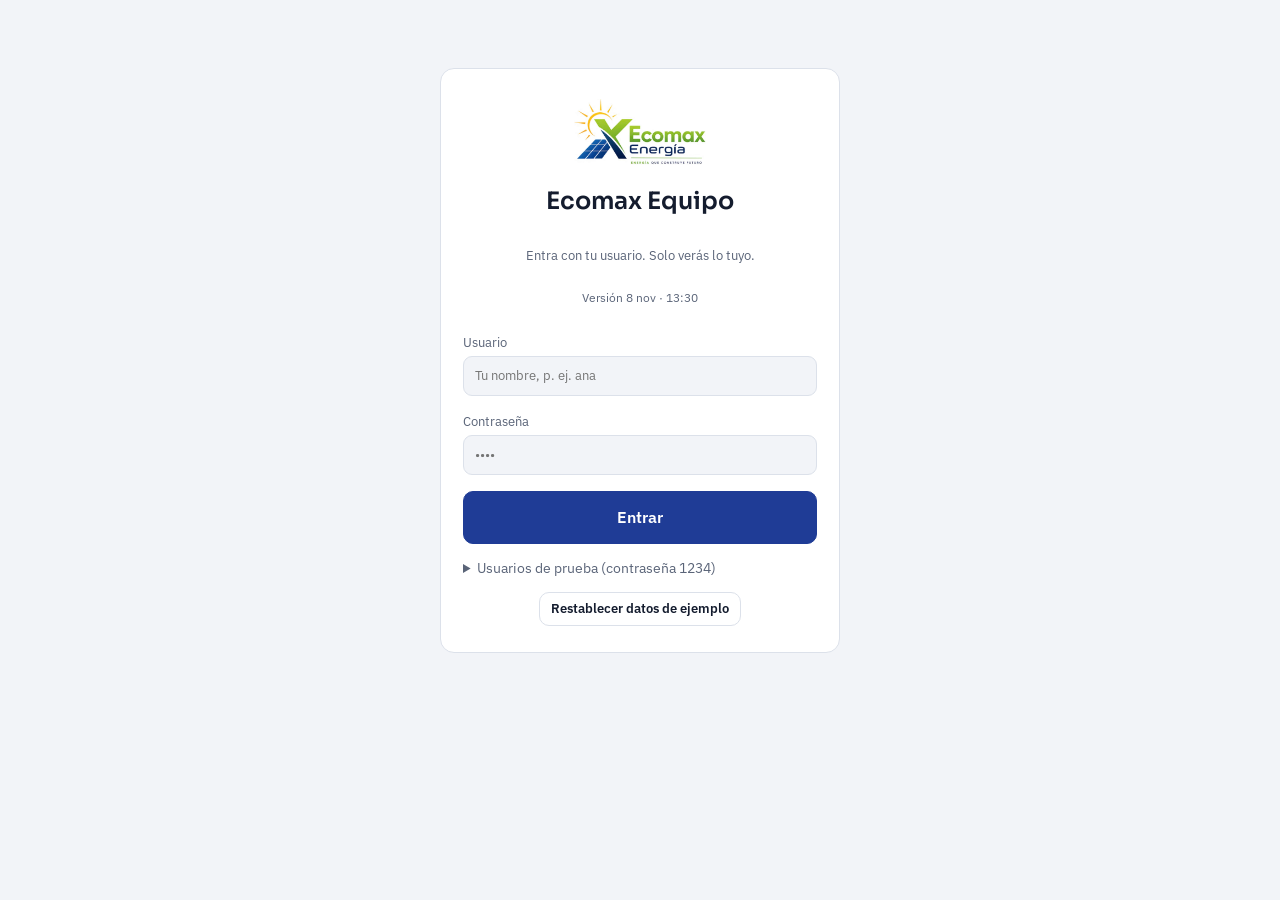
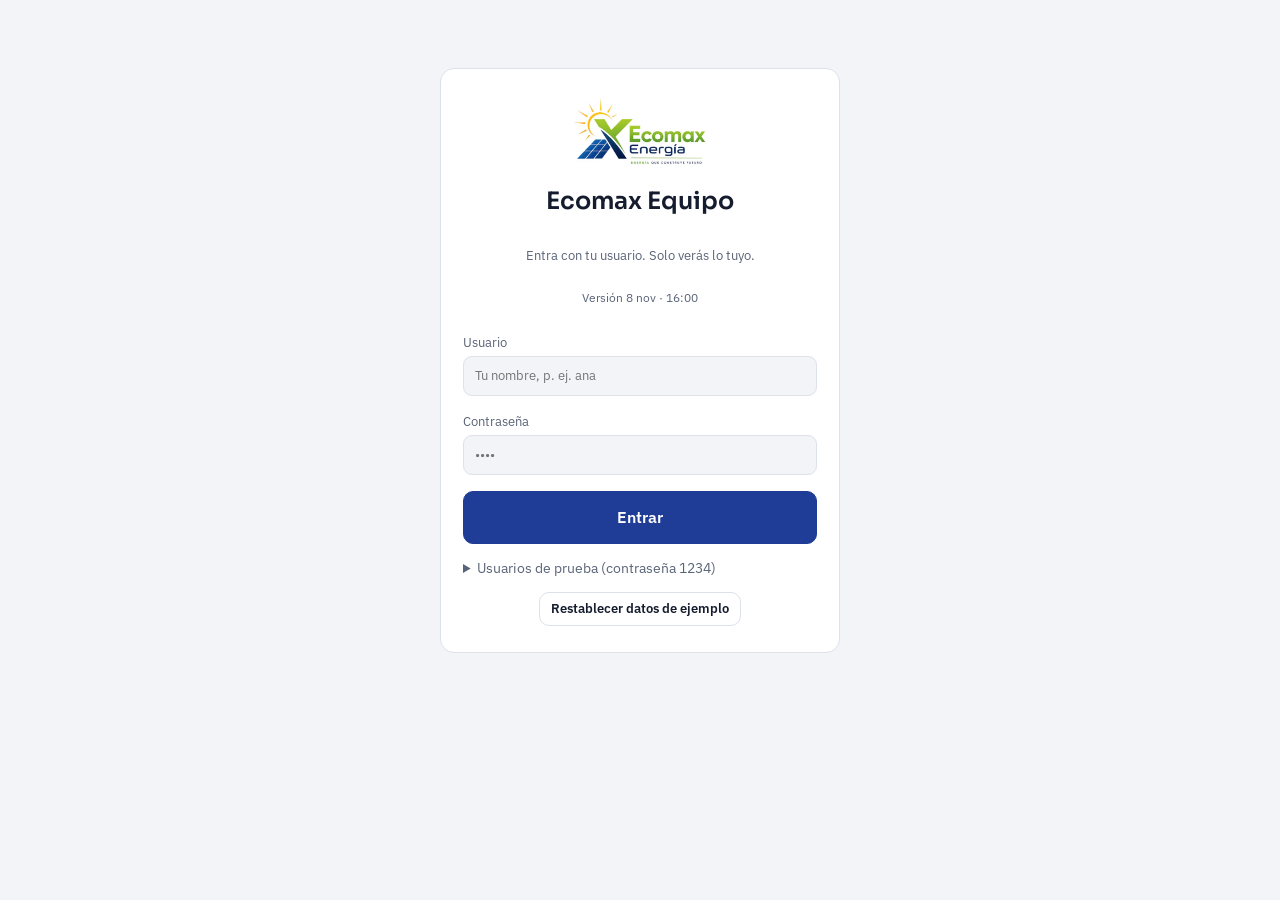
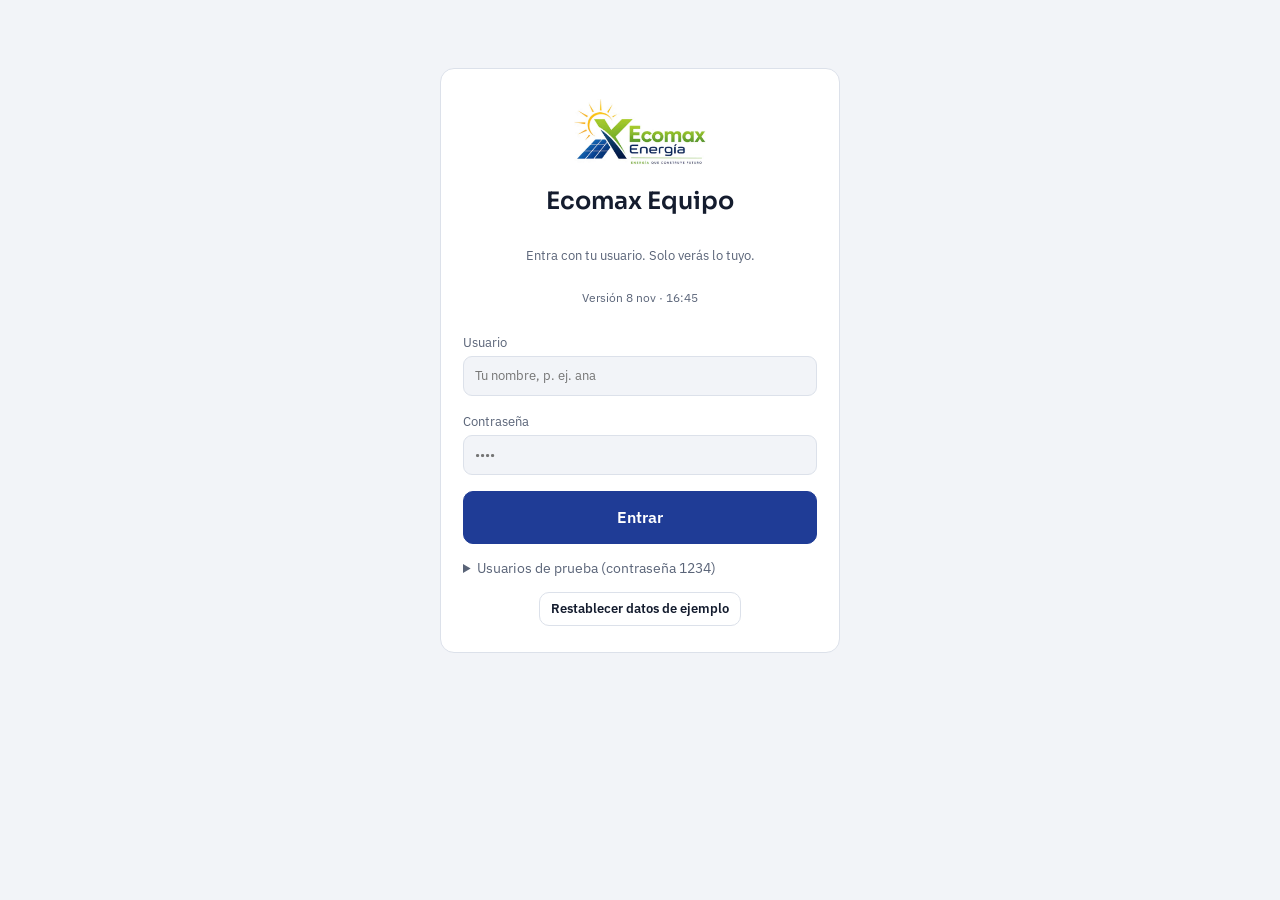
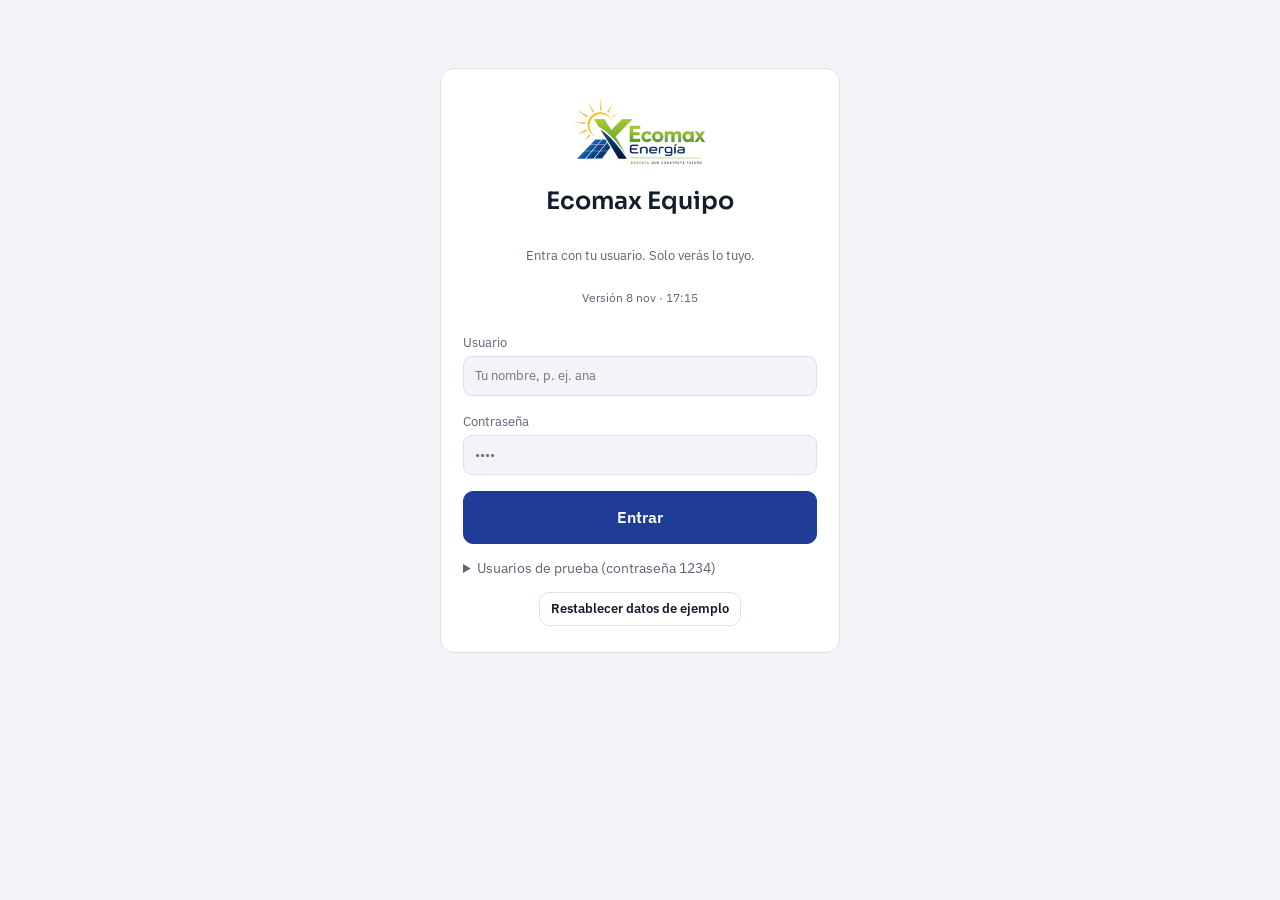
